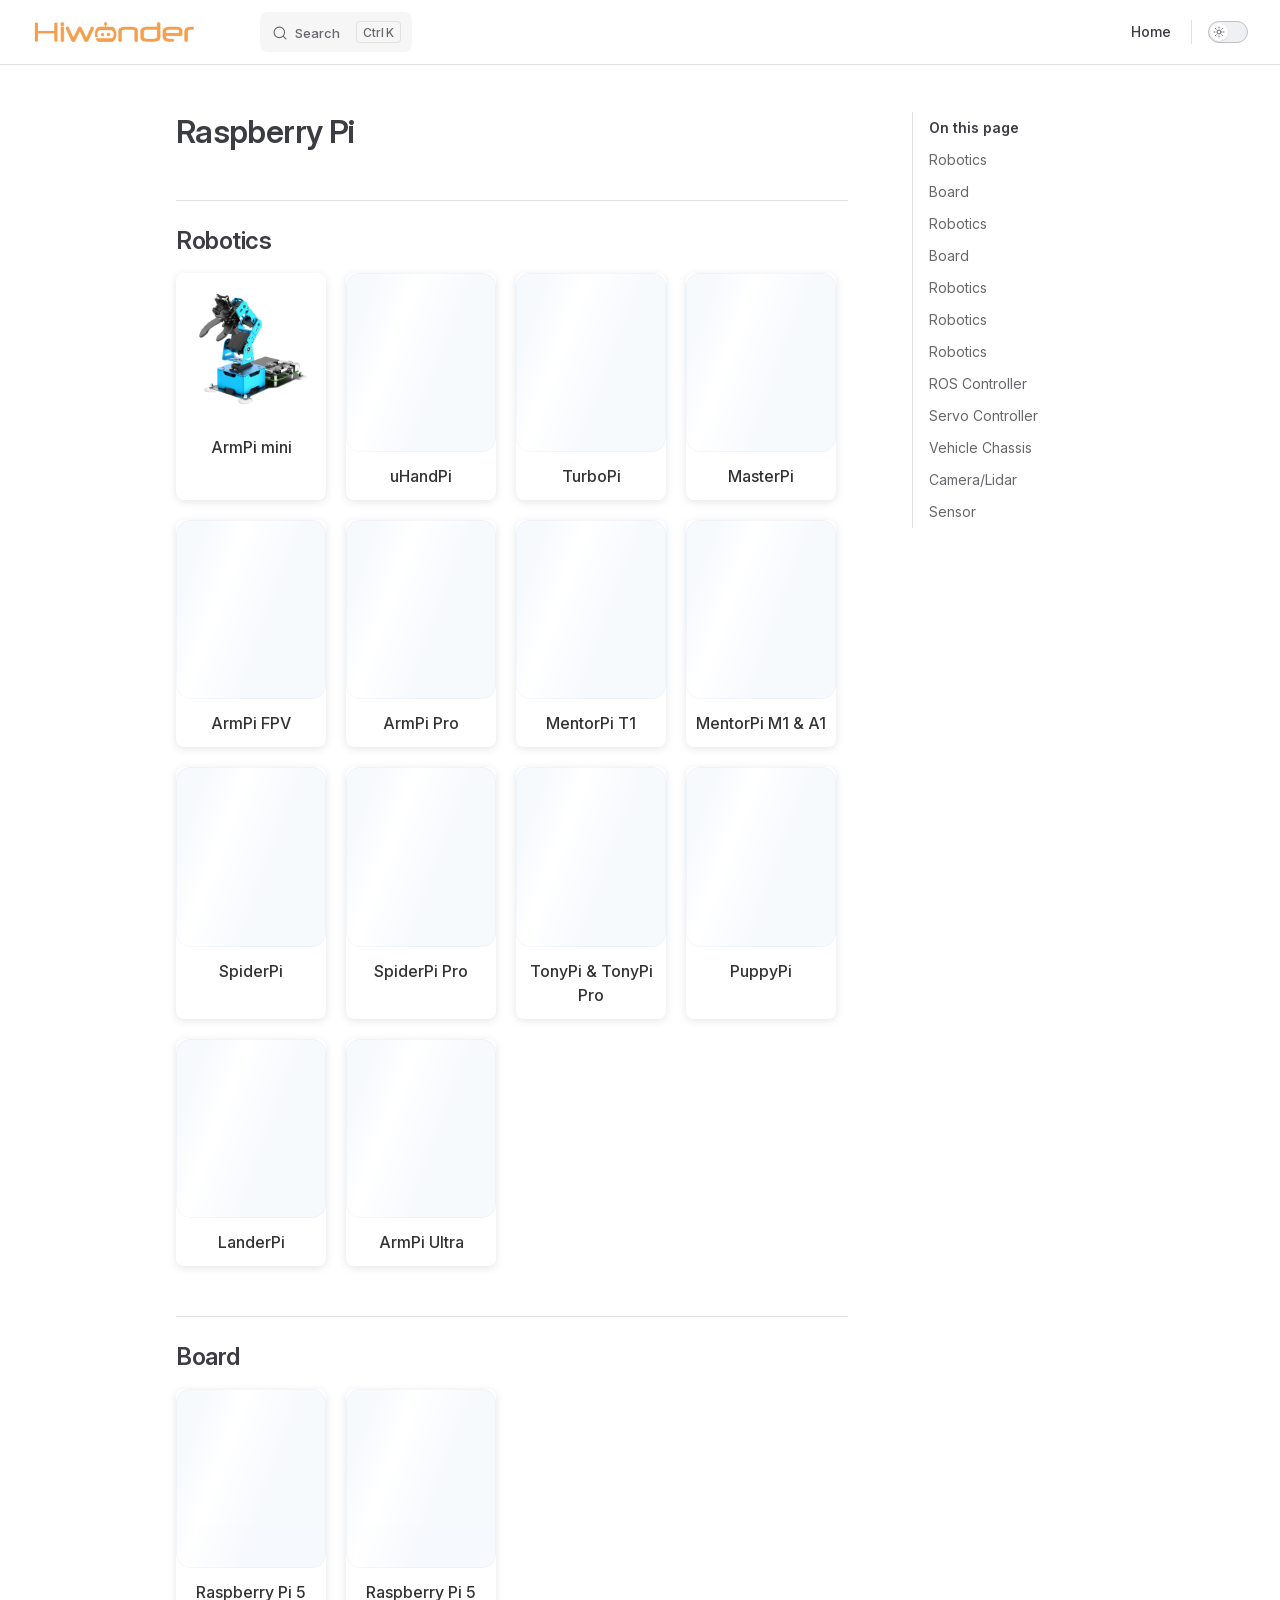
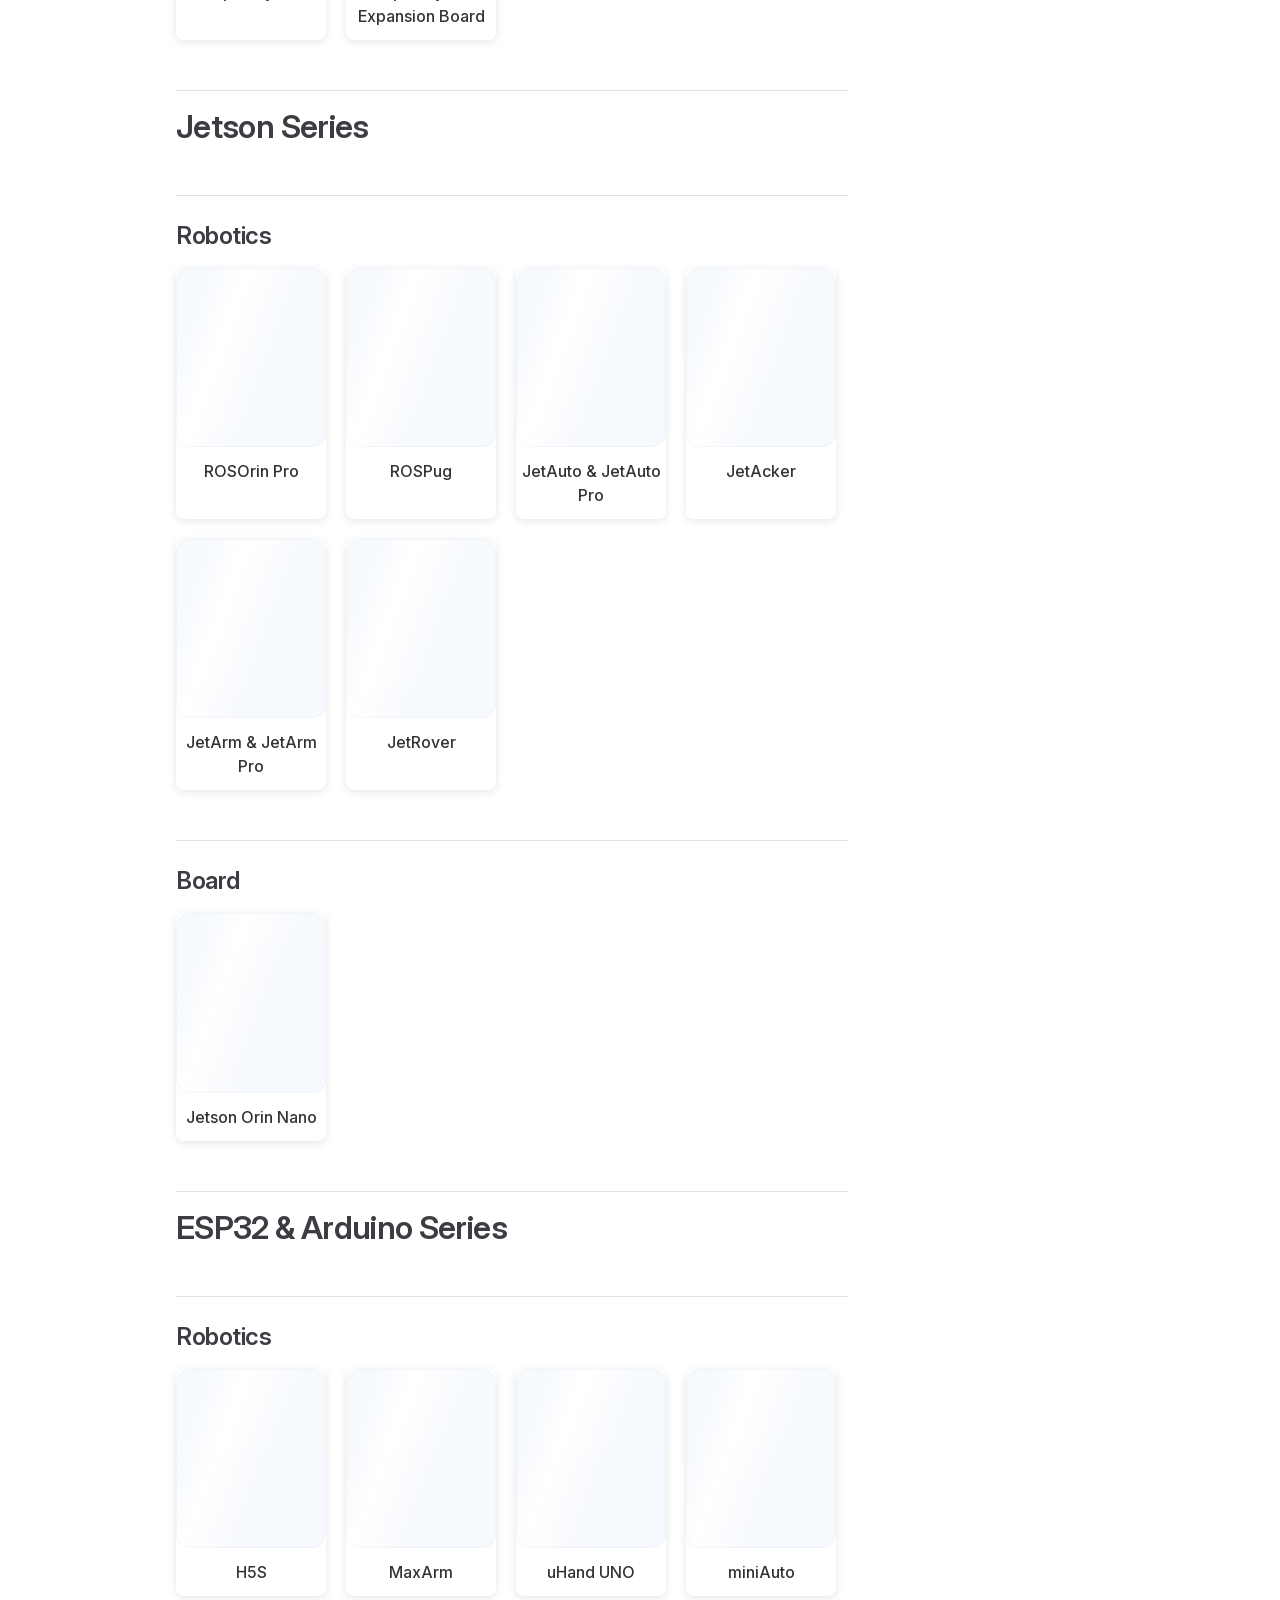
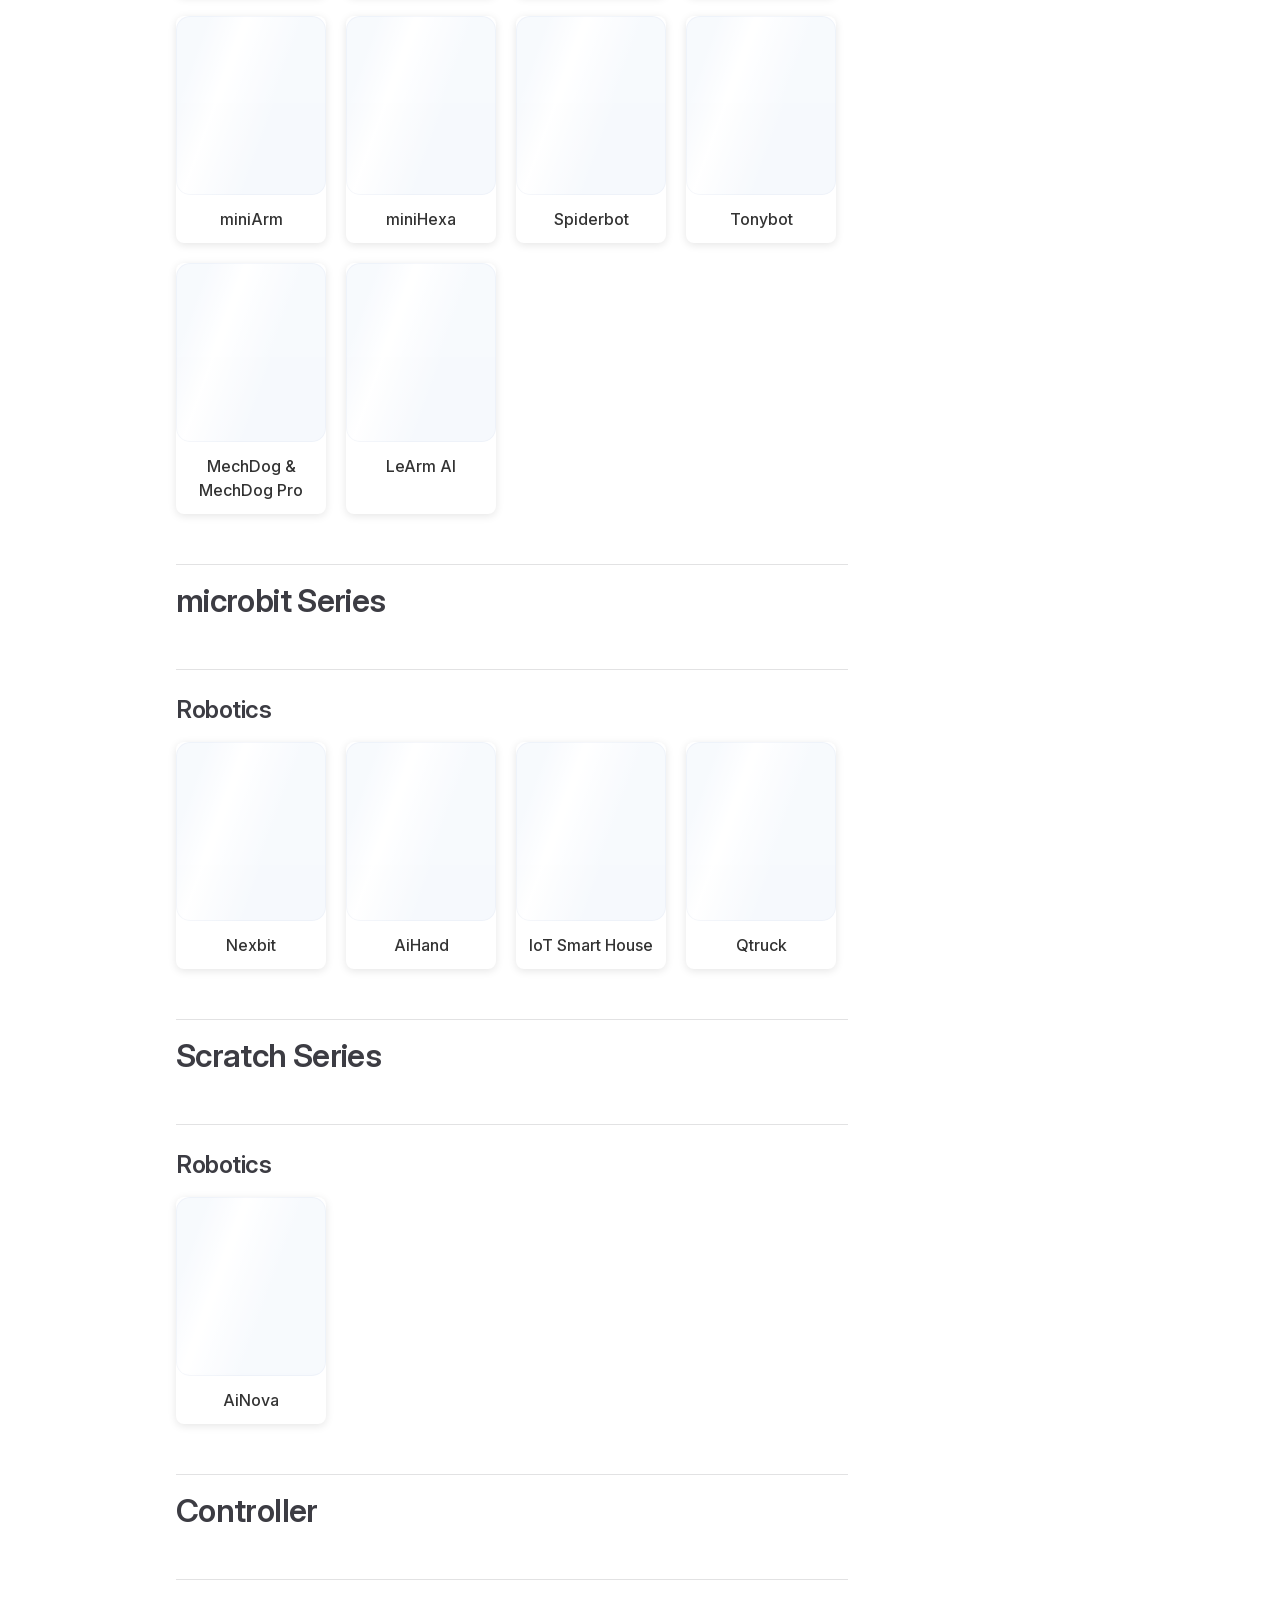
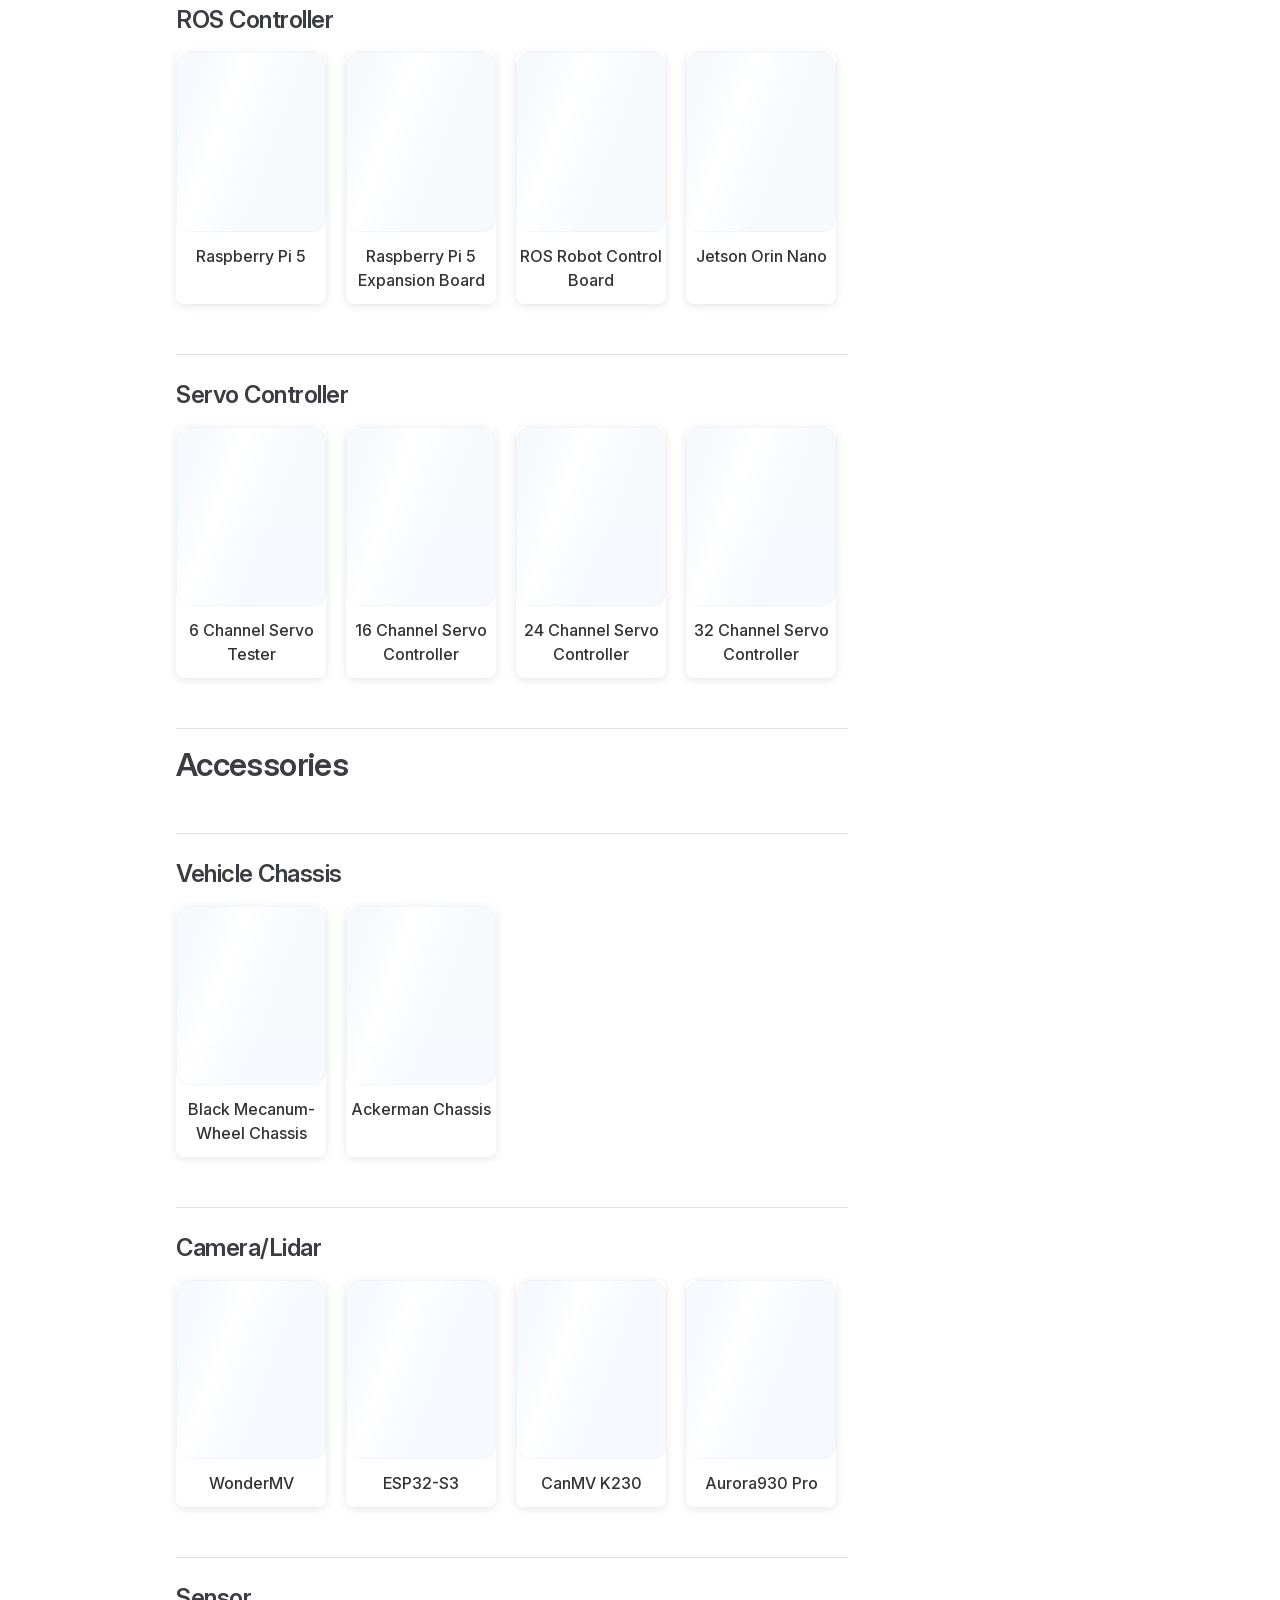
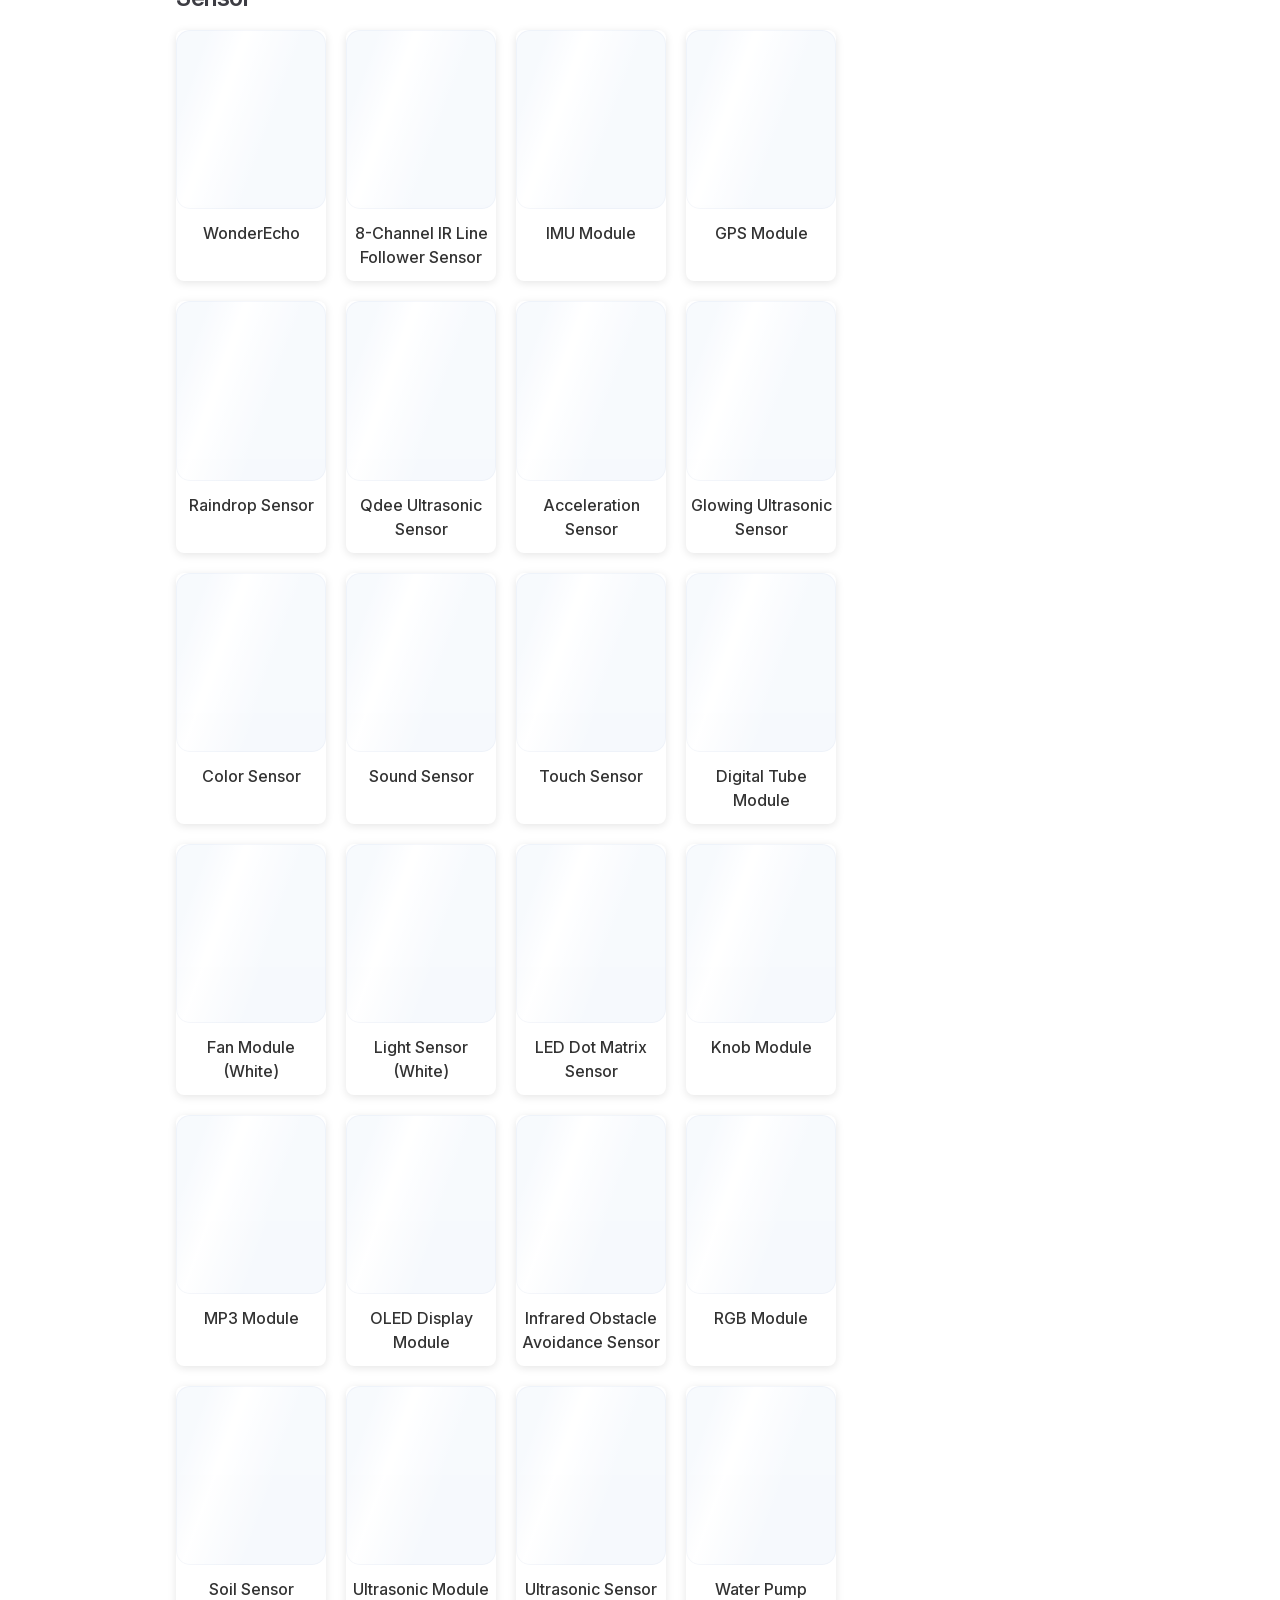
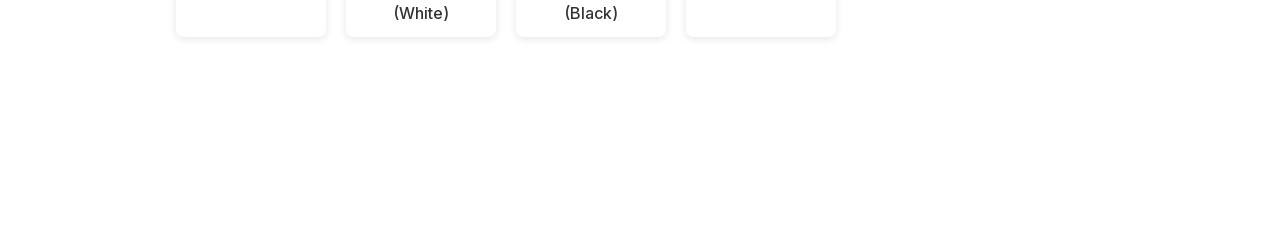
==== projects/Hiwonder-docs/en/latest/index.html @ 795256fa "内容修改" ====
<!DOCTYPE html>
<html lang="en-US" dir="ltr">
  <head>
    <meta charset="utf-8">
    <meta name="viewport" content="width=device-width,initial-scale=1">
    <title>Hiwonder Docs</title>
    <meta name="description" content="Hiwonder documentation portal">
    <meta name="generator" content="VitePress v1.6.4">
    <link rel="preload stylesheet" href="/projects/Hiwonder-docs/en/latest/assets/style.CjXSQFRf.css" as="style">
    <link rel="preload stylesheet" href="/projects/Hiwonder-docs/en/latest/vp-icons.css" as="style">
    
    <script type="module" src="/projects/Hiwonder-docs/en/latest/assets/app.CyYTLGSw.js"></script>
    <link rel="preload" href="/projects/Hiwonder-docs/en/latest/assets/inter-roman-latin.Di8DUHzh.woff2" as="font" type="font/woff2" crossorigin="">
    <link rel="modulepreload" href="/projects/Hiwonder-docs/en/latest/assets/chunks/theme.Cy_ym6ns.js">
    <link rel="modulepreload" href="/projects/Hiwonder-docs/en/latest/assets/chunks/framework.B-6qrwMp.js">
    <link rel="modulepreload" href="/projects/Hiwonder-docs/en/latest/assets/index.md.C3uUTy73.lean.js">
    <link rel="icon" href="/projects/Hiwonder-docs/en/latest/favicon.ico">
    <script id="check-dark-mode">(()=>{const e=localStorage.getItem("vitepress-theme-appearance")||"auto",a=window.matchMedia("(prefers-color-scheme: dark)").matches;(!e||e==="auto"?a:e==="dark")&&document.documentElement.classList.add("dark")})();</script>
    <script id="check-mac-os">document.documentElement.classList.toggle("mac",/Mac|iPhone|iPod|iPad/i.test(navigator.platform));</script>
  </head>
  <body>
    <div id="app"><!--[--><div class="page-redirect" style="text-align:center;padding:100px 20px;"><p>Redirecting to content page...</p><p><a href="/projects/Hiwonder-docs/en/latest/docs/index.html" target="_self">If you are not redirected automatically, click here</a></p></div><!--[--><!----><!--]--><!----><!--]--></div>
    <script>window.__VP_HASH_MAP__=JSON.parse("{\"docs_index.md\":\"C5kT1nuu\",\"index.md\":\"C3uUTy73\"}");window.__VP_SITE_DATA__=JSON.parse("{\"lang\":\"en-US\",\"dir\":\"ltr\",\"title\":\"Hiwonder Docs\",\"description\":\"Hiwonder documentation portal\",\"base\":\"/projects/Hiwonder-docs/en/latest/\",\"head\":[],\"router\":{\"prefetchLinks\":true},\"appearance\":true,\"themeConfig\":{\"siteTitle\":false,\"logo\":\"/e-logo.png\",\"outline\":[2,3],\"search\":{\"provider\":\"local\",\"options\":{\"translations\":{\"button\":{\"buttonText\":\"Search\",\"buttonAriaLabel\":\"Search\"},\"modal\":{\"searchBox\":{\"resetButtonTitle\":\"Clear search query\",\"resetButtonAriaLabel\":\"Clear search query\",\"cancelButtonText\":\"Cancel\",\"cancelButtonAriaLabel\":\"Cancel\"},\"startScreen\":{\"recentSearchTitle\":\"Recent Searches\",\"noRecentSearchText\":\"No recent searches\",\"suggestedQueryTitle\":\"Suggested Queries\"},\"noResultsScreen\":{\"noResultsText\":\"No results found for\",\"suggestedQueryText\":\"You can try searching for\",\"reportMissingResultsText\":\"Have any queries?\",\"reportMissingResultsLinkText\":\"Report here\"},\"footer\":{\"selectText\":\"to select\",\"navigateText\":\"to navigate\",\"closeText\":\"to close\"}}}}},\"nav\":[{\"text\":\"Home\",\"link\":\"https://wiki.hiwonder.com/\",\"target\":\"_self\"}],\"sidebar\":[]},\"locales\":{},\"scrollOffset\":134,\"cleanUrls\":false}");</script>
    
  </body>
</html>
---- projects/Hiwonder-docs/en/latest/assets/style.CjXSQFRf.css ----
@font-face {
  font-family: Inter;
  font-style: normal;
  font-weight: 100 900;
  font-display: swap;
  src: url('/projects/Hiwonder-docs/en/latest/assets/inter-roman-cyrillic-ext.BBPuwvHQ.woff2') format('woff2');
  unicode-range: U+0460-052F, U+1C80-1C88, U+20B4, U+2DE0-2DFF, U+A640-A69F,
    U+FE2E-FE2F;
}

@font-face {
  font-family: Inter;
  font-style: normal;
  font-weight: 100 900;
  font-display: swap;
  src: url('/projects/Hiwonder-docs/en/latest/assets/inter-roman-cyrillic.C5lxZ8CY.woff2') format('woff2');
  unicode-range: U+0301, U+0400-045F, U+0490-0491, U+04B0-04B1, U+2116;
}

@font-face {
  font-family: Inter;
  font-style: normal;
  font-weight: 100 900;
  font-display: swap;
  src: url('/projects/Hiwonder-docs/en/latest/assets/inter-roman-greek-ext.CqjqNYQ-.woff2') format('woff2');
  unicode-range: U+1F00-1FFF;
}

@font-face {
  font-family: Inter;
  font-style: normal;
  font-weight: 100 900;
  font-display: swap;
  src: url('/projects/Hiwonder-docs/en/latest/assets/inter-roman-greek.BBVDIX6e.woff2') format('woff2');
  unicode-range: U+0370-0377, U+037A-037F, U+0384-038A, U+038C, U+038E-03A1,
    U+03A3-03FF;
}

@font-face {
  font-family: Inter;
  font-style: normal;
  font-weight: 100 900;
  font-display: swap;
  src: url('/projects/Hiwonder-docs/en/latest/assets/inter-roman-vietnamese.BjW4sHH5.woff2') format('woff2');
  unicode-range: U+0102-0103, U+0110-0111, U+0128-0129, U+0168-0169,
    U+01A0-01A1, U+01AF-01B0, U+0300-0301, U+0303-0304, U+0308-0309, U+0323,
    U+0329, U+1EA0-1EF9, U+20AB;
}

@font-face {
  font-family: Inter;
  font-style: normal;
  font-weight: 100 900;
  font-display: swap;
  src: url('/projects/Hiwonder-docs/en/latest/assets/inter-roman-latin-ext.4ZJIpNVo.woff2') format('woff2');
  unicode-range: U+0100-02AF, U+0304, U+0308, U+0329, U+1E00-1E9F, U+1EF2-1EFF,
    U+2020, U+20A0-20AB, U+20AD-20C0, U+2113, U+2C60-2C7F, U+A720-A7FF;
}

@font-face {
  font-family: Inter;
  font-style: normal;
  font-weight: 100 900;
  font-display: swap;
  src: url('/projects/Hiwonder-docs/en/latest/assets/inter-roman-latin.Di8DUHzh.woff2') format('woff2');
  unicode-range: U+0000-00FF, U+0131, U+0152-0153, U+02BB-02BC, U+02C6, U+02DA,
    U+02DC, U+0304, U+0308, U+0329, U+2000-206F, U+2074, U+20AC, U+2122, U+2191,
    U+2193, U+2212, U+2215, U+FEFF, U+FFFD;
}

@font-face {
  font-family: Inter;
  font-style: italic;
  font-weight: 100 900;
  font-display: swap;
  src: url('/projects/Hiwonder-docs/en/latest/assets/inter-italic-cyrillic-ext.r48I6akx.woff2') format('woff2');
  unicode-range: U+0460-052F, U+1C80-1C88, U+20B4, U+2DE0-2DFF, U+A640-A69F,
    U+FE2E-FE2F;
}

@font-face {
  font-family: Inter;
  font-style: italic;
  font-weight: 100 900;
  font-display: swap;
  src: url('/projects/Hiwonder-docs/en/latest/assets/inter-italic-cyrillic.By2_1cv3.woff2') format('woff2');
  unicode-range: U+0301, U+0400-045F, U+0490-0491, U+04B0-04B1, U+2116;
}

@font-face {
  font-family: Inter;
  font-style: italic;
  font-weight: 100 900;
  font-display: swap;
  src: url('/projects/Hiwonder-docs/en/latest/assets/inter-italic-greek-ext.1u6EdAuj.woff2') format('woff2');
  unicode-range: U+1F00-1FFF;
}

@font-face {
  font-family: Inter;
  font-style: italic;
  font-weight: 100 900;
  font-display: swap;
  src: url('/projects/Hiwonder-docs/en/latest/assets/inter-italic-greek.DJ8dCoTZ.woff2') format('woff2');
  unicode-range: U+0370-0377, U+037A-037F, U+0384-038A, U+038C, U+038E-03A1,
    U+03A3-03FF;
}

@font-face {
  font-family: Inter;
  font-style: italic;
  font-weight: 100 900;
  font-display: swap;
  src: url('/projects/Hiwonder-docs/en/latest/assets/inter-italic-vietnamese.BSbpV94h.woff2') format('woff2');
  unicode-range: U+0102-0103, U+0110-0111, U+0128-0129, U+0168-0169,
    U+01A0-01A1, U+01AF-01B0, U+0300-0301, U+0303-0304, U+0308-0309, U+0323,
    U+0329, U+1EA0-1EF9, U+20AB;
}

@font-face {
  font-family: Inter;
  font-style: italic;
  font-weight: 100 900;
  font-display: swap;
  src: url('/projects/Hiwonder-docs/en/latest/assets/inter-italic-latin-ext.CN1xVJS-.woff2') format('woff2');
  unicode-range: U+0100-02AF, U+0304, U+0308, U+0329, U+1E00-1E9F, U+1EF2-1EFF,
    U+2020, U+20A0-20AB, U+20AD-20C0, U+2113, U+2C60-2C7F, U+A720-A7FF;
}

@font-face {
  font-family: Inter;
  font-style: italic;
  font-weight: 100 900;
  font-display: swap;
  src: url('/projects/Hiwonder-docs/en/latest/assets/inter-italic-latin.C2AdPX0b.woff2') format('woff2');
  unicode-range: U+0000-00FF, U+0131, U+0152-0153, U+02BB-02BC, U+02C6, U+02DA,
    U+02DC, U+0304, U+0308, U+0329, U+2000-206F, U+2074, U+20AC, U+2122, U+2191,
    U+2193, U+2212, U+2215, U+FEFF, U+FFFD;
}

@font-face {
  font-family: 'Punctuation SC';
  font-weight: 400;
  src: local('PingFang SC Regular'), local('Noto Sans CJK SC'),
    local('Microsoft YaHei');
  unicode-range: U+201C, U+201D, U+2018, U+2019, U+2E3A, U+2014, U+2013, U+2026,
    U+00B7, U+007E, U+002F;
}

@font-face {
  font-family: 'Punctuation SC';
  font-weight: 500;
  src: local('PingFang SC Medium'), local('Noto Sans CJK SC'),
    local('Microsoft YaHei');
  unicode-range: U+201C, U+201D, U+2018, U+2019, U+2E3A, U+2014, U+2013, U+2026,
    U+00B7, U+007E, U+002F;
}

@font-face {
  font-family: 'Punctuation SC';
  font-weight: 600;
  src: local('PingFang SC Semibold'), local('Noto Sans CJK SC Bold'),
    local('Microsoft YaHei Bold');
  unicode-range: U+201C, U+201D, U+2018, U+2019, U+2E3A, U+2014, U+2013, U+2026,
    U+00B7, U+007E, U+002F;
}

@font-face {
  font-family: 'Punctuation SC';
  font-weight: 700;
  src: local('PingFang SC Semibold'), local('Noto Sans CJK SC Bold'),
    local('Microsoft YaHei Bold');
  unicode-range: U+201C, U+201D, U+2018, U+2019, U+2E3A, U+2014, U+2013, U+2026,
    U+00B7, U+007E, U+002F;
}

/* Generate the subsetted fonts using: `pyftsubset <file>.woff2 --unicodes="<range>" --output-file="inter-<style>-<subset>.woff2" --flavor=woff2` */
/**
 * Colors: Solid
 * -------------------------------------------------------------------------- */

:root {
  --vp-c-white: #ffffff;
  --vp-c-black: #000000;

  --vp-c-neutral: var(--vp-c-black);
  --vp-c-neutral-inverse: var(--vp-c-white);
}

.dark {
  --vp-c-neutral: var(--vp-c-white);
  --vp-c-neutral-inverse: var(--vp-c-black);
}

/**
 * Colors: Palette
 *
 * The primitive colors used for accent colors. These colors are referenced
 * by functional colors such as "Text", "Background", or "Brand".
 *
 * Each colors have exact same color scale system with 3 levels of solid
 * colors with different brightness, and 1 soft color.
 *
 * - `XXX-1`: The most solid color used mainly for colored text. It must
 *   satisfy the contrast ratio against when used on top of `XXX-soft`.
 *
 * - `XXX-2`: The color used mainly for hover state of the button.
 *
 * - `XXX-3`: The color for solid background, such as bg color of the button.
 *    It must satisfy the contrast ratio with pure white (#ffffff) text on
 *    top of it.
 *
 * - `XXX-soft`: The color used for subtle background such as custom container
 *    or badges. It must satisfy the contrast ratio when putting `XXX-1` colors
 *    on top of it.
 *
 *    The soft color must be semi transparent alpha channel. This is crucial
 *    because it allows adding multiple "soft" colors on top of each other
 *    to create a accent, such as when having inline code block inside
 *    custom containers.
 * -------------------------------------------------------------------------- */

:root {
  --vp-c-gray-1: #dddde3;
  --vp-c-gray-2: #e4e4e9;
  --vp-c-gray-3: #ebebef;
  --vp-c-gray-soft: rgba(142, 150, 170, 0.14);

  --vp-c-indigo-1: #3451b2;
  --vp-c-indigo-2: #3a5ccc;
  --vp-c-indigo-3: #5672cd;
  --vp-c-indigo-soft: rgba(100, 108, 255, 0.14);

  --vp-c-purple-1: #6f42c1;
  --vp-c-purple-2: #7e4cc9;
  --vp-c-purple-3: #8e5cd9;
  --vp-c-purple-soft: rgba(159, 122, 234, 0.14);

  --vp-c-green-1: #18794e;
  --vp-c-green-2: #299764;
  --vp-c-green-3: #30a46c;
  --vp-c-green-soft: rgba(16, 185, 129, 0.14);

  --vp-c-yellow-1: #915930;
  --vp-c-yellow-2: #946300;
  --vp-c-yellow-3: #9f6a00;
  --vp-c-yellow-soft: rgba(234, 179, 8, 0.14);

  --vp-c-red-1: #b8272c;
  --vp-c-red-2: #d5393e;
  --vp-c-red-3: #e0575b;
  --vp-c-red-soft: rgba(244, 63, 94, 0.14);

  --vp-c-sponsor: #db2777;
}

.dark {
  --vp-c-gray-1: #515c67;
  --vp-c-gray-2: #414853;
  --vp-c-gray-3: #32363f;
  --vp-c-gray-soft: rgba(101, 117, 133, 0.16);

  --vp-c-indigo-1: #a8b1ff;
  --vp-c-indigo-2: #5c73e7;
  --vp-c-indigo-3: #3e63dd;
  --vp-c-indigo-soft: rgba(100, 108, 255, 0.16);

  --vp-c-purple-1: #c8abfa;
  --vp-c-purple-2: #a879e6;
  --vp-c-purple-3: #8e5cd9;
  --vp-c-purple-soft: rgba(159, 122, 234, 0.16);

  --vp-c-green-1: #3dd68c;
  --vp-c-green-2: #30a46c;
  --vp-c-green-3: #298459;
  --vp-c-green-soft: rgba(16, 185, 129, 0.16);

  --vp-c-yellow-1: #f9b44e;
  --vp-c-yellow-2: #da8b17;
  --vp-c-yellow-3: #a46a0a;
  --vp-c-yellow-soft: rgba(234, 179, 8, 0.16);

  --vp-c-red-1: #f66f81;
  --vp-c-red-2: #f14158;
  --vp-c-red-3: #b62a3c;
  --vp-c-red-soft: rgba(244, 63, 94, 0.16);
}

/**
 * Colors: Background
 *
 * - `bg`: The bg color used for main screen.
 *
 * - `bg-alt`: The alternative bg color used in places such as "sidebar",
 *   or "code block".
 *
 * - `bg-elv`: The elevated bg color. This is used at parts where it "floats",
 *   such as "dialog".
 *
 * - `bg-soft`: The bg color to slightly distinguish some components from
 *   the page. Used for things like "carbon ads" or "table".
 * -------------------------------------------------------------------------- */

:root {
  --vp-c-bg: #ffffff;
  --vp-c-bg-alt: #f6f6f7;
  --vp-c-bg-elv: #ffffff;
  --vp-c-bg-soft: #f6f6f7;
}

.dark {
  --vp-c-bg: #1b1b1f;
  --vp-c-bg-alt: #161618;
  --vp-c-bg-elv: #202127;
  --vp-c-bg-soft: #202127;
}

/**
 * Colors: Borders
 *
 * - `divider`: This is used for separators. This is used to divide sections
 *   within the same components, such as having separator on "h2" heading.
 *
 * - `border`: This is designed for borders on interactive components.
 *   For example this should be used for a button outline.
 *
 * - `gutter`: This is used to divide components in the page. For example
 *   the header and the lest of the page.
 * -------------------------------------------------------------------------- */

:root {
  --vp-c-border: #c2c2c4;
  --vp-c-divider: #e2e2e3;
  --vp-c-gutter: #e2e2e3;
}

.dark {
  --vp-c-border: #3c3f44;
  --vp-c-divider: #2e2e32;
  --vp-c-gutter: #000000;
}

/**
 * Colors: Text
 *
 * - `text-1`: Used for primary text.
 *
 * - `text-2`: Used for muted texts, such as "inactive menu" or "info texts".
 *
 * - `text-3`: Used for subtle texts, such as "placeholders" or "caret icon".
 * -------------------------------------------------------------------------- */

:root {
  --vp-c-text-1: #3c3c43;
  --vp-c-text-2: #67676c;
  --vp-c-text-3: #929295;
}

.dark {
  --vp-c-text-1: #dfdfd6;
  --vp-c-text-2: #98989f;
  --vp-c-text-3: #6a6a71;
}

/**
 * Colors: Function
 *
 * - `default`: The color used purely for subtle indication without any
 *   special meanings attached to it such as bg color for menu hover state.
 *
 * - `brand`: Used for primary brand colors, such as link text, button with
 *   brand theme, etc.
 *
 * - `tip`: Used to indicate useful information. The default theme uses the
 *   brand color for this by default.
 *
 * - `warning`: Used to indicate warning to the users. Used in custom
 *   container, badges, etc.
 *
 * - `danger`: Used to show error, or dangerous message to the users. Used
 *   in custom container, badges, etc.
 *
 * To understand the scaling system, refer to "Colors: Palette" section.
 * -------------------------------------------------------------------------- */

:root {
  --vp-c-default-1: var(--vp-c-gray-1);
  --vp-c-default-2: var(--vp-c-gray-2);
  --vp-c-default-3: var(--vp-c-gray-3);
  --vp-c-default-soft: var(--vp-c-gray-soft);

  --vp-c-brand-1: var(--vp-c-indigo-1);
  --vp-c-brand-2: var(--vp-c-indigo-2);
  --vp-c-brand-3: var(--vp-c-indigo-3);
  --vp-c-brand-soft: var(--vp-c-indigo-soft);

  /* DEPRECATED: Use `--vp-c-brand-1` instead. */
  --vp-c-brand: var(--vp-c-brand-1);

  --vp-c-tip-1: var(--vp-c-brand-1);
  --vp-c-tip-2: var(--vp-c-brand-2);
  --vp-c-tip-3: var(--vp-c-brand-3);
  --vp-c-tip-soft: var(--vp-c-brand-soft);

  --vp-c-note-1: var(--vp-c-brand-1);
  --vp-c-note-2: var(--vp-c-brand-2);
  --vp-c-note-3: var(--vp-c-brand-3);
  --vp-c-note-soft: var(--vp-c-brand-soft);

  --vp-c-success-1: var(--vp-c-green-1);
  --vp-c-success-2: var(--vp-c-green-2);
  --vp-c-success-3: var(--vp-c-green-3);
  --vp-c-success-soft: var(--vp-c-green-soft);

  --vp-c-important-1: var(--vp-c-purple-1);
  --vp-c-important-2: var(--vp-c-purple-2);
  --vp-c-important-3: var(--vp-c-purple-3);
  --vp-c-important-soft: var(--vp-c-purple-soft);

  --vp-c-warning-1: var(--vp-c-yellow-1);
  --vp-c-warning-2: var(--vp-c-yellow-2);
  --vp-c-warning-3: var(--vp-c-yellow-3);
  --vp-c-warning-soft: var(--vp-c-yellow-soft);

  --vp-c-danger-1: var(--vp-c-red-1);
  --vp-c-danger-2: var(--vp-c-red-2);
  --vp-c-danger-3: var(--vp-c-red-3);
  --vp-c-danger-soft: var(--vp-c-red-soft);

  --vp-c-caution-1: var(--vp-c-red-1);
  --vp-c-caution-2: var(--vp-c-red-2);
  --vp-c-caution-3: var(--vp-c-red-3);
  --vp-c-caution-soft: var(--vp-c-red-soft);
}

/**
 * Typography
 * -------------------------------------------------------------------------- */

:root {
  --vp-font-family-base: 'Inter', ui-sans-serif, system-ui, sans-serif,
    'Apple Color Emoji', 'Segoe UI Emoji', 'Segoe UI Symbol', 'Noto Color Emoji';
  --vp-font-family-mono: ui-monospace, 'Menlo', 'Monaco', 'Consolas',
    'Liberation Mono', 'Courier New', monospace;
  font-optical-sizing: auto;
}

:root:where(:lang(zh)) {
  --vp-font-family-base: 'Punctuation SC', 'Inter', ui-sans-serif, system-ui,
    sans-serif, 'Apple Color Emoji', 'Segoe UI Emoji', 'Segoe UI Symbol',
    'Noto Color Emoji';
}

/**
 * Shadows
 * -------------------------------------------------------------------------- */

:root {
  --vp-shadow-1: 0 1px 2px rgba(0, 0, 0, 0.04), 0 1px 2px rgba(0, 0, 0, 0.06);
  --vp-shadow-2: 0 3px 12px rgba(0, 0, 0, 0.07), 0 1px 4px rgba(0, 0, 0, 0.07);
  --vp-shadow-3: 0 12px 32px rgba(0, 0, 0, 0.1), 0 2px 6px rgba(0, 0, 0, 0.08);
  --vp-shadow-4: 0 14px 44px rgba(0, 0, 0, 0.12), 0 3px 9px rgba(0, 0, 0, 0.12);
  --vp-shadow-5: 0 18px 56px rgba(0, 0, 0, 0.16), 0 4px 12px rgba(0, 0, 0, 0.16);
}

/**
 * Z-indexes
 * -------------------------------------------------------------------------- */

:root {
  --vp-z-index-footer: 10;
  --vp-z-index-local-nav: 20;
  --vp-z-index-nav: 30;
  --vp-z-index-layout-top: 40;
  --vp-z-index-backdrop: 50;
  --vp-z-index-sidebar: 60;
}

@media (min-width: 960px) {
  :root {
    --vp-z-index-sidebar: 25;
  }
}

/**
 * Layouts
 * -------------------------------------------------------------------------- */

:root {
  --vp-layout-max-width: 1440px;
}

/**
 * Component: Header Anchor
 * -------------------------------------------------------------------------- */

:root {
  --vp-header-anchor-symbol: '#';
}

/**
 * Component: Code
 * -------------------------------------------------------------------------- */

:root {
  --vp-code-line-height: 1.7;
  --vp-code-font-size: 0.875em;
  --vp-code-color: var(--vp-c-brand-1);
  --vp-code-link-color: var(--vp-c-brand-1);
  --vp-code-link-hover-color: var(--vp-c-brand-2);
  --vp-code-bg: var(--vp-c-default-soft);

  --vp-code-block-color: var(--vp-c-text-2);
  --vp-code-block-bg: var(--vp-c-bg-alt);
  --vp-code-block-divider-color: var(--vp-c-gutter);

  --vp-code-lang-color: var(--vp-c-text-3);

  --vp-code-line-highlight-color: var(--vp-c-default-soft);
  --vp-code-line-number-color: var(--vp-c-text-3);

  --vp-code-line-diff-add-color: var(--vp-c-success-soft);
  --vp-code-line-diff-add-symbol-color: var(--vp-c-success-1);

  --vp-code-line-diff-remove-color: var(--vp-c-danger-soft);
  --vp-code-line-diff-remove-symbol-color: var(--vp-c-danger-1);

  --vp-code-line-warning-color: var(--vp-c-warning-soft);
  --vp-code-line-error-color: var(--vp-c-danger-soft);

  --vp-code-copy-code-border-color: var(--vp-c-divider);
  --vp-code-copy-code-bg: var(--vp-c-bg-soft);
  --vp-code-copy-code-hover-border-color: var(--vp-c-divider);
  --vp-code-copy-code-hover-bg: var(--vp-c-bg);
  --vp-code-copy-code-active-text: var(--vp-c-text-2);
  --vp-code-copy-copied-text-content: 'Copied';

  --vp-code-tab-divider: var(--vp-code-block-divider-color);
  --vp-code-tab-text-color: var(--vp-c-text-2);
  --vp-code-tab-bg: var(--vp-code-block-bg);
  --vp-code-tab-hover-text-color: var(--vp-c-text-1);
  --vp-code-tab-active-text-color: var(--vp-c-text-1);
  --vp-code-tab-active-bar-color: var(--vp-c-brand-1);
}

:lang(es),
:lang(pt) {
  --vp-code-copy-copied-text-content: 'Copiado';
}
:lang(fa) {
  --vp-code-copy-copied-text-content: 'کپی شد';
}
:lang(ko) {
  --vp-code-copy-copied-text-content: '복사됨';
}
:lang(ru) {
  --vp-code-copy-copied-text-content: 'Скопировано';
}
:lang(zh) {
  --vp-code-copy-copied-text-content: '已复制';
}

/**
 * Component: Button
 * -------------------------------------------------------------------------- */

:root {
  --vp-button-brand-border: transparent;
  --vp-button-brand-text: var(--vp-c-white);
  --vp-button-brand-bg: var(--vp-c-brand-3);
  --vp-button-brand-hover-border: transparent;
  --vp-button-brand-hover-text: var(--vp-c-white);
  --vp-button-brand-hover-bg: var(--vp-c-brand-2);
  --vp-button-brand-active-border: transparent;
  --vp-button-brand-active-text: var(--vp-c-white);
  --vp-button-brand-active-bg: var(--vp-c-brand-1);

  --vp-button-alt-border: transparent;
  --vp-button-alt-text: var(--vp-c-text-1);
  --vp-button-alt-bg: var(--vp-c-default-3);
  --vp-button-alt-hover-border: transparent;
  --vp-button-alt-hover-text: var(--vp-c-text-1);
  --vp-button-alt-hover-bg: var(--vp-c-default-2);
  --vp-button-alt-active-border: transparent;
  --vp-button-alt-active-text: var(--vp-c-text-1);
  --vp-button-alt-active-bg: var(--vp-c-default-1);

  --vp-button-sponsor-border: var(--vp-c-text-2);
  --vp-button-sponsor-text: var(--vp-c-text-2);
  --vp-button-sponsor-bg: transparent;
  --vp-button-sponsor-hover-border: var(--vp-c-sponsor);
  --vp-button-sponsor-hover-text: var(--vp-c-sponsor);
  --vp-button-sponsor-hover-bg: transparent;
  --vp-button-sponsor-active-border: var(--vp-c-sponsor);
  --vp-button-sponsor-active-text: var(--vp-c-sponsor);
  --vp-button-sponsor-active-bg: transparent;
}

/**
 * Component: Custom Block
 * -------------------------------------------------------------------------- */

:root {
  --vp-custom-block-font-size: 14px;
  --vp-custom-block-code-font-size: 13px;

  --vp-custom-block-info-border: transparent;
  --vp-custom-block-info-text: var(--vp-c-text-1);
  --vp-custom-block-info-bg: var(--vp-c-default-soft);
  --vp-custom-block-info-code-bg: var(--vp-c-default-soft);

  --vp-custom-block-note-border: transparent;
  --vp-custom-block-note-text: var(--vp-c-text-1);
  --vp-custom-block-note-bg: var(--vp-c-default-soft);
  --vp-custom-block-note-code-bg: var(--vp-c-default-soft);

  --vp-custom-block-tip-border: transparent;
  --vp-custom-block-tip-text: var(--vp-c-text-1);
  --vp-custom-block-tip-bg: var(--vp-c-tip-soft);
  --vp-custom-block-tip-code-bg: var(--vp-c-tip-soft);

  --vp-custom-block-important-border: transparent;
  --vp-custom-block-important-text: var(--vp-c-text-1);
  --vp-custom-block-important-bg: var(--vp-c-important-soft);
  --vp-custom-block-important-code-bg: var(--vp-c-important-soft);

  --vp-custom-block-warning-border: transparent;
  --vp-custom-block-warning-text: var(--vp-c-text-1);
  --vp-custom-block-warning-bg: var(--vp-c-warning-soft);
  --vp-custom-block-warning-code-bg: var(--vp-c-warning-soft);

  --vp-custom-block-danger-border: transparent;
  --vp-custom-block-danger-text: var(--vp-c-text-1);
  --vp-custom-block-danger-bg: var(--vp-c-danger-soft);
  --vp-custom-block-danger-code-bg: var(--vp-c-danger-soft);

  --vp-custom-block-caution-border: transparent;
  --vp-custom-block-caution-text: var(--vp-c-text-1);
  --vp-custom-block-caution-bg: var(--vp-c-caution-soft);
  --vp-custom-block-caution-code-bg: var(--vp-c-caution-soft);

  --vp-custom-block-details-border: var(--vp-custom-block-info-border);
  --vp-custom-block-details-text: var(--vp-custom-block-info-text);
  --vp-custom-block-details-bg: var(--vp-custom-block-info-bg);
  --vp-custom-block-details-code-bg: var(--vp-custom-block-info-code-bg);
}

/**
 * Component: Input
 * -------------------------------------------------------------------------- */

:root {
  --vp-input-border-color: var(--vp-c-border);
  --vp-input-bg-color: var(--vp-c-bg-alt);

  --vp-input-switch-bg-color: var(--vp-c-default-soft);
}

/**
 * Component: Nav
 * -------------------------------------------------------------------------- */

:root {
  --vp-nav-height: 64px;
  --vp-nav-bg-color: var(--vp-c-bg);
  --vp-nav-screen-bg-color: var(--vp-c-bg);
  --vp-nav-logo-height: 24px;
}

.hide-nav {
  --vp-nav-height: 0px;
}

.hide-nav .VPSidebar {
  --vp-nav-height: 22px;
}

/**
 * Component: Local Nav
 * -------------------------------------------------------------------------- */

:root {
  --vp-local-nav-bg-color: var(--vp-c-bg);
}

/**
 * Component: Sidebar
 * -------------------------------------------------------------------------- */

:root {
  --vp-sidebar-width: 272px;
  --vp-sidebar-bg-color: var(--vp-c-bg-alt);
}

/**
 * Colors Backdrop
 * -------------------------------------------------------------------------- */

:root {
  --vp-backdrop-bg-color: rgba(0, 0, 0, 0.6);
}

/**
 * Component: Home
 * -------------------------------------------------------------------------- */

:root {
  --vp-home-hero-name-color: var(--vp-c-brand-1);
  --vp-home-hero-name-background: transparent;

  --vp-home-hero-image-background-image: none;
  --vp-home-hero-image-filter: none;
}

/**
 * Component: Badge
 * -------------------------------------------------------------------------- */

:root {
  --vp-badge-info-border: transparent;
  --vp-badge-info-text: var(--vp-c-text-2);
  --vp-badge-info-bg: var(--vp-c-default-soft);

  --vp-badge-tip-border: transparent;
  --vp-badge-tip-text: var(--vp-c-tip-1);
  --vp-badge-tip-bg: var(--vp-c-tip-soft);

  --vp-badge-warning-border: transparent;
  --vp-badge-warning-text: var(--vp-c-warning-1);
  --vp-badge-warning-bg: var(--vp-c-warning-soft);

  --vp-badge-danger-border: transparent;
  --vp-badge-danger-text: var(--vp-c-danger-1);
  --vp-badge-danger-bg: var(--vp-c-danger-soft);
}

/**
 * Component: Carbon Ads
 * -------------------------------------------------------------------------- */

:root {
  --vp-carbon-ads-text-color: var(--vp-c-text-1);
  --vp-carbon-ads-poweredby-color: var(--vp-c-text-2);
  --vp-carbon-ads-bg-color: var(--vp-c-bg-soft);
  --vp-carbon-ads-hover-text-color: var(--vp-c-brand-1);
  --vp-carbon-ads-hover-poweredby-color: var(--vp-c-text-1);
}

/**
  * Component: Local Search
  * -------------------------------------------------------------------------- */

:root {
  --vp-local-search-bg: var(--vp-c-bg);
  --vp-local-search-result-bg: var(--vp-c-bg);
  --vp-local-search-result-border: var(--vp-c-divider);
  --vp-local-search-result-selected-bg: var(--vp-c-bg);
  --vp-local-search-result-selected-border: var(--vp-c-brand-1);
  --vp-local-search-highlight-bg: var(--vp-c-brand-1);
  --vp-local-search-highlight-text: var(--vp-c-neutral-inverse);
}
@media (prefers-reduced-motion: reduce) {
  *,
  ::before,
  ::after {
    animation-delay: -1ms !important;
    animation-duration: 1ms !important;
    animation-iteration-count: 1 !important;
    background-attachment: initial !important;
    scroll-behavior: auto !important;
    transition-duration: 0s !important;
    transition-delay: 0s !important;
  }
}

*,
::before,
::after {
  box-sizing: border-box;
}

html {
  line-height: 1.4;
  font-size: 16px;
  -webkit-text-size-adjust: 100%;
}

html.dark {
  color-scheme: dark;
}

body {
  margin: 0;
  width: 100%;
  min-width: 320px;
  min-height: 100vh;
  line-height: 24px;
  font-family: var(--vp-font-family-base);
  font-size: 16px;
  font-weight: 400;
  color: var(--vp-c-text-1);
  background-color: var(--vp-c-bg);
  font-synthesis: style;
  text-rendering: optimizeLegibility;
  -webkit-font-smoothing: antialiased;
  -moz-osx-font-smoothing: grayscale;
}

main {
  display: block;
}

h1,
h2,
h3,
h4,
h5,
h6 {
  margin: 0;
  line-height: 24px;
  font-size: 16px;
  font-weight: 400;
}

p {
  margin: 0;
}

strong,
b {
  font-weight: 600;
}

/**
 * Avoid 300ms click delay on touch devices that support the `touch-action`
 * CSS property.
 *
 * In particular, unlike most other browsers, IE11+Edge on Windows 10 on
 * touch devices and IE Mobile 10-11 DON'T remove the click delay when
 * `<meta name="viewport" content="width=device-width">` is present.
 * However, they DO support removing the click delay via
 * `touch-action: manipulation`.
 *
 * See:
 * - http://v4-alpha.getbootstrap.com/content/reboot/#click-delay-optimization-for-touch
 * - http://caniuse.com/#feat=css-touch-action
 * - http://patrickhlauke.github.io/touch/tests/results/#suppressing-300ms-delay
 */
a,
area,
button,
[role='button'],
input,
label,
select,
summary,
textarea {
  touch-action: manipulation;
}

a {
  color: inherit;
  text-decoration: inherit;
}

ol,
ul {
  list-style: none;
  margin: 0;
  padding: 0;
}

blockquote {
  margin: 0;
}

pre,
code,
kbd,
samp {
  font-family: var(--vp-font-family-mono);
}

img,
svg,
video,
canvas,
audio,
iframe,
embed,
object {
  display: block;
}

figure {
  margin: 0;
}

img,
video {
  max-width: 100%;
  height: auto;
}

button,
input,
optgroup,
select,
textarea {
  border: 0;
  padding: 0;
  line-height: inherit;
  color: inherit;
}

button {
  padding: 0;
  font-family: inherit;
  background-color: transparent;
  background-image: none;
}

button:enabled,
[role='button']:enabled {
  cursor: pointer;
}

button:focus,
button:focus-visible {
  outline: 1px dotted;
  outline: 4px auto -webkit-focus-ring-color;
}

button:focus:not(:focus-visible) {
  outline: none !important;
}

input:focus,
textarea:focus,
select:focus {
  outline: none;
}

table {
  border-collapse: collapse;
}

input {
  background-color: transparent;
}

input:-ms-input-placeholder,
textarea:-ms-input-placeholder {
  color: var(--vp-c-text-3);
}

input::-ms-input-placeholder,
textarea::-ms-input-placeholder {
  color: var(--vp-c-text-3);
}

input::placeholder,
textarea::placeholder {
  color: var(--vp-c-text-3);
}

input::-webkit-outer-spin-button,
input::-webkit-inner-spin-button {
  -webkit-appearance: none;
  margin: 0;
}

input[type='number'] {
  -moz-appearance: textfield;
}

textarea {
  resize: vertical;
}

select {
  -webkit-appearance: none;
}

fieldset {
  margin: 0;
  padding: 0;
}

h1,
h2,
h3,
h4,
h5,
h6,
li,
p {
  overflow-wrap: break-word;
}

vite-error-overlay {
  z-index: 9999;
}

mjx-container {
  overflow-x: auto;
}

mjx-container > svg {
  display: inline-block;
  margin: auto;
}
[class^='vpi-'],
[class*=' vpi-'],
.vp-icon {
  width: 1em;
  height: 1em;
}
[class^='vpi-'].bg,
[class*=' vpi-'].bg,
.vp-icon.bg {
  background-size: 100% 100%;
  background-color: transparent;
}
[class^='vpi-']:not(.bg),
[class*=' vpi-']:not(.bg),
.vp-icon:not(.bg) {
  -webkit-mask: var(--icon) no-repeat;
  mask: var(--icon) no-repeat;
  -webkit-mask-size: 100% 100%;
  mask-size: 100% 100%;
  background-color: currentColor;
  color: inherit;
}

/* internal icons - used under ISC from https://lucide.dev/ */
.vpi-align-left {
  --icon: url("data:image/svg+xml,%3Csvg xmlns='http://www.w3.org/2000/svg' fill='none' stroke='currentColor' stroke-linecap='round' stroke-linejoin='round' stroke-width='2' viewBox='0 0 24 24'%3E%3Cpath d='M21 6H3M15 12H3M17 18H3'/%3E%3C/svg%3E");
}
.vpi-arrow-right,
.vpi-arrow-down,
.vpi-arrow-left,
.vpi-arrow-up {
  --icon: url("data:image/svg+xml,%3Csvg xmlns='http://www.w3.org/2000/svg' fill='none' stroke='currentColor' stroke-linecap='round' stroke-linejoin='round' stroke-width='2' viewBox='0 0 24 24'%3E%3Cpath d='M5 12h14M12 5l7 7-7 7'/%3E%3C/svg%3E");
}
.vpi-chevron-right,
.vpi-chevron-down,
.vpi-chevron-left,
.vpi-chevron-up {
  --icon: url("data:image/svg+xml,%3Csvg xmlns='http://www.w3.org/2000/svg' fill='none' stroke='currentColor' stroke-linecap='round' stroke-linejoin='round' stroke-width='2' viewBox='0 0 24 24'%3E%3Cpath d='m9 18 6-6-6-6'/%3E%3C/svg%3E");
}
.vpi-chevron-down,
.vpi-arrow-down {
  /*rtl:ignore*/
  transform: rotate(90deg);
}
.vpi-chevron-left,
.vpi-arrow-left {
  /*rtl:ignore*/
  transform: rotate(180deg);
}
.vpi-chevron-up,
.vpi-arrow-up {
  /*rtl:ignore*/
  transform: rotate(-90deg);
}
.vpi-square-pen {
  --icon: url("data:image/svg+xml,%3Csvg xmlns='http://www.w3.org/2000/svg' fill='none' stroke='currentColor' stroke-linecap='round' stroke-linejoin='round' stroke-width='2' viewBox='0 0 24 24'%3E%3Cpath d='M12 3H5a2 2 0 0 0-2 2v14a2 2 0 0 0 2 2h14a2 2 0 0 0 2-2v-7'/%3E%3Cpath d='M18.375 2.625a2.121 2.121 0 1 1 3 3L12 15l-4 1 1-4Z'/%3E%3C/svg%3E");
}
.vpi-plus {
  --icon: url("data:image/svg+xml,%3Csvg xmlns='http://www.w3.org/2000/svg' fill='none' stroke='currentColor' stroke-linecap='round' stroke-linejoin='round' stroke-width='2' viewBox='0 0 24 24'%3E%3Cpath d='M5 12h14M12 5v14'/%3E%3C/svg%3E");
}
.vpi-sun {
  --icon: url("data:image/svg+xml,%3Csvg xmlns='http://www.w3.org/2000/svg' fill='none' stroke='currentColor' stroke-linecap='round' stroke-linejoin='round' stroke-width='2' viewBox='0 0 24 24'%3E%3Ccircle cx='12' cy='12' r='4'/%3E%3Cpath d='M12 2v2M12 20v2M4.93 4.93l1.41 1.41M17.66 17.66l1.41 1.41M2 12h2M20 12h2M6.34 17.66l-1.41 1.41M19.07 4.93l-1.41 1.41'/%3E%3C/svg%3E");
}
.vpi-moon {
  --icon: url("data:image/svg+xml,%3Csvg xmlns='http://www.w3.org/2000/svg' fill='none' stroke='currentColor' stroke-linecap='round' stroke-linejoin='round' stroke-width='2' viewBox='0 0 24 24'%3E%3Cpath d='M12 3a6 6 0 0 0 9 9 9 9 0 1 1-9-9Z'/%3E%3C/svg%3E");
}
.vpi-more-horizontal {
  --icon: url("data:image/svg+xml,%3Csvg xmlns='http://www.w3.org/2000/svg' fill='none' stroke='currentColor' stroke-linecap='round' stroke-linejoin='round' stroke-width='2' viewBox='0 0 24 24'%3E%3Ccircle cx='12' cy='12' r='1'/%3E%3Ccircle cx='19' cy='12' r='1'/%3E%3Ccircle cx='5' cy='12' r='1'/%3E%3C/svg%3E");
}
.vpi-languages {
  --icon: url("data:image/svg+xml,%3Csvg xmlns='http://www.w3.org/2000/svg' fill='none' stroke='currentColor' stroke-linecap='round' stroke-linejoin='round' stroke-width='2' viewBox='0 0 24 24'%3E%3Cpath d='m5 8 6 6M4 14l6-6 2-3M2 5h12M7 2h1M22 22l-5-10-5 10M14 18h6'/%3E%3C/svg%3E");
}
.vpi-heart {
  --icon: url("data:image/svg+xml,%3Csvg xmlns='http://www.w3.org/2000/svg' fill='none' stroke='currentColor' stroke-linecap='round' stroke-linejoin='round' stroke-width='2' viewBox='0 0 24 24'%3E%3Cpath d='M19 14c1.49-1.46 3-3.21 3-5.5A5.5 5.5 0 0 0 16.5 3c-1.76 0-3 .5-4.5 2-1.5-1.5-2.74-2-4.5-2A5.5 5.5 0 0 0 2 8.5c0 2.3 1.5 4.05 3 5.5l7 7Z'/%3E%3C/svg%3E");
}
.vpi-search {
  --icon: url("data:image/svg+xml,%3Csvg xmlns='http://www.w3.org/2000/svg' fill='none' stroke='currentColor' stroke-linecap='round' stroke-linejoin='round' stroke-width='2' viewBox='0 0 24 24'%3E%3Ccircle cx='11' cy='11' r='8'/%3E%3Cpath d='m21 21-4.3-4.3'/%3E%3C/svg%3E");
}
.vpi-layout-list {
  --icon: url("data:image/svg+xml,%3Csvg xmlns='http://www.w3.org/2000/svg' fill='none' stroke='currentColor' stroke-linecap='round' stroke-linejoin='round' stroke-width='2' viewBox='0 0 24 24'%3E%3Crect width='7' height='7' x='3' y='3' rx='1'/%3E%3Crect width='7' height='7' x='3' y='14' rx='1'/%3E%3Cpath d='M14 4h7M14 9h7M14 15h7M14 20h7'/%3E%3C/svg%3E");
}
.vpi-delete {
  --icon: url("data:image/svg+xml,%3Csvg xmlns='http://www.w3.org/2000/svg' fill='none' stroke='currentColor' stroke-linecap='round' stroke-linejoin='round' stroke-width='2' viewBox='0 0 24 24'%3E%3Cpath d='M20 5H9l-7 7 7 7h11a2 2 0 0 0 2-2V7a2 2 0 0 0-2-2ZM18 9l-6 6M12 9l6 6'/%3E%3C/svg%3E");
}
.vpi-corner-down-left {
  --icon: url("data:image/svg+xml,%3Csvg xmlns='http://www.w3.org/2000/svg' fill='none' stroke='currentColor' stroke-linecap='round' stroke-linejoin='round' stroke-width='2' viewBox='0 0 24 24'%3E%3Cpath d='m9 10-5 5 5 5'/%3E%3Cpath d='M20 4v7a4 4 0 0 1-4 4H4'/%3E%3C/svg%3E");
}
:root {
  /* clipboard */
  --vp-icon-copy: url("data:image/svg+xml,%3Csvg xmlns='http://www.w3.org/2000/svg' fill='none' stroke='rgba(128,128,128,1)' stroke-linecap='round' stroke-linejoin='round' stroke-width='2' viewBox='0 0 24 24'%3E%3Crect width='8' height='4' x='8' y='2' rx='1' ry='1'/%3E%3Cpath d='M16 4h2a2 2 0 0 1 2 2v14a2 2 0 0 1-2 2H6a2 2 0 0 1-2-2V6a2 2 0 0 1 2-2h2'/%3E%3C/svg%3E");
  /* clipboard-copy */
  --vp-icon-copied: url("data:image/svg+xml,%3Csvg xmlns='http://www.w3.org/2000/svg' fill='none' stroke='rgba(128,128,128,1)' stroke-linecap='round' stroke-linejoin='round' stroke-width='2' viewBox='0 0 24 24'%3E%3Crect width='8' height='4' x='8' y='2' rx='1' ry='1'/%3E%3Cpath d='M16 4h2a2 2 0 0 1 2 2v14a2 2 0 0 1-2 2H6a2 2 0 0 1-2-2V6a2 2 0 0 1 2-2h2'/%3E%3Cpath d='m9 14 2 2 4-4'/%3E%3C/svg%3E");
}
.visually-hidden {
  position: absolute;
  width: 1px;
  height: 1px;
  white-space: nowrap;
  clip: rect(0 0 0 0);
  clip-path: inset(50%);
  overflow: hidden;
}
.custom-block {
  border: 1px solid transparent;
  border-radius: 8px;
  padding: 16px 16px 8px;
  line-height: 24px;
  font-size: var(--vp-custom-block-font-size);
  color: var(--vp-c-text-2);
}

.custom-block.info {
  border-color: var(--vp-custom-block-info-border);
  color: var(--vp-custom-block-info-text);
  background-color: var(--vp-custom-block-info-bg);
}

.custom-block.info a,
.custom-block.info code {
  color: var(--vp-c-brand-1);
}

.custom-block.info a:hover,
.custom-block.info a:hover > code {
  color: var(--vp-c-brand-2);
}

.custom-block.info code {
  background-color: var(--vp-custom-block-info-code-bg);
}

.custom-block.note {
  border-color: var(--vp-custom-block-note-border);
  color: var(--vp-custom-block-note-text);
  background-color: var(--vp-custom-block-note-bg);
}

.custom-block.note a,
.custom-block.note code {
  color: var(--vp-c-brand-1);
}

.custom-block.note a:hover,
.custom-block.note a:hover > code {
  color: var(--vp-c-brand-2);
}

.custom-block.note code {
  background-color: var(--vp-custom-block-note-code-bg);
}

.custom-block.tip {
  border-color: var(--vp-custom-block-tip-border);
  color: var(--vp-custom-block-tip-text);
  background-color: var(--vp-custom-block-tip-bg);
}

.custom-block.tip a,
.custom-block.tip code {
  color: var(--vp-c-tip-1);
}

.custom-block.tip a:hover,
.custom-block.tip a:hover > code {
  color: var(--vp-c-tip-2);
}

.custom-block.tip code {
  background-color: var(--vp-custom-block-tip-code-bg);
}

.custom-block.important {
  border-color: var(--vp-custom-block-important-border);
  color: var(--vp-custom-block-important-text);
  background-color: var(--vp-custom-block-important-bg);
}

.custom-block.important a,
.custom-block.important code {
  color: var(--vp-c-important-1);
}

.custom-block.important a:hover,
.custom-block.important a:hover > code {
  color: var(--vp-c-important-2);
}

.custom-block.important code {
  background-color: var(--vp-custom-block-important-code-bg);
}

.custom-block.warning {
  border-color: var(--vp-custom-block-warning-border);
  color: var(--vp-custom-block-warning-text);
  background-color: var(--vp-custom-block-warning-bg);
}

.custom-block.warning a,
.custom-block.warning code {
  color: var(--vp-c-warning-1);
}

.custom-block.warning a:hover,
.custom-block.warning a:hover > code {
  color: var(--vp-c-warning-2);
}

.custom-block.warning code {
  background-color: var(--vp-custom-block-warning-code-bg);
}

.custom-block.danger {
  border-color: var(--vp-custom-block-danger-border);
  color: var(--vp-custom-block-danger-text);
  background-color: var(--vp-custom-block-danger-bg);
}

.custom-block.danger a,
.custom-block.danger code {
  color: var(--vp-c-danger-1);
}

.custom-block.danger a:hover,
.custom-block.danger a:hover > code {
  color: var(--vp-c-danger-2);
}

.custom-block.danger code {
  background-color: var(--vp-custom-block-danger-code-bg);
}

.custom-block.caution {
  border-color: var(--vp-custom-block-caution-border);
  color: var(--vp-custom-block-caution-text);
  background-color: var(--vp-custom-block-caution-bg);
}

.custom-block.caution a,
.custom-block.caution code {
  color: var(--vp-c-caution-1);
}

.custom-block.caution a:hover,
.custom-block.caution a:hover > code {
  color: var(--vp-c-caution-2);
}

.custom-block.caution code {
  background-color: var(--vp-custom-block-caution-code-bg);
}

.custom-block.details {
  border-color: var(--vp-custom-block-details-border);
  color: var(--vp-custom-block-details-text);
  background-color: var(--vp-custom-block-details-bg);
}

.custom-block.details a {
  color: var(--vp-c-brand-1);
}

.custom-block.details a:hover,
.custom-block.details a:hover > code {
  color: var(--vp-c-brand-2);
}

.custom-block.details code {
  background-color: var(--vp-custom-block-details-code-bg);
}

.custom-block-title {
  font-weight: 600;
}

.custom-block p + p {
  margin: 8px 0;
}

.custom-block.details summary {
  margin: 0 0 8px;
  font-weight: 700;
  cursor: pointer;
  user-select: none;
}

.custom-block.details summary + p {
  margin: 8px 0;
}

.custom-block a {
  color: inherit;
  font-weight: 600;
  text-decoration: underline;
  text-underline-offset: 2px;
  transition: opacity 0.25s;
}

.custom-block a:hover {
  opacity: 0.75;
}

.custom-block code {
  font-size: var(--vp-custom-block-code-font-size);
}

.custom-block.custom-block th,
.custom-block.custom-block blockquote > p {
  font-size: var(--vp-custom-block-font-size);
  color: inherit;
}
.dark .vp-code span {
  color: var(--shiki-dark, inherit);
}

html:not(.dark) .vp-code span {
  color: var(--shiki-light, inherit);
}
.vp-code-group {
  margin-top: 16px;
}

.vp-code-group .tabs {
  position: relative;
  display: flex;
  margin-right: -24px;
  margin-left: -24px;
  padding: 0 12px;
  background-color: var(--vp-code-tab-bg);
  overflow-x: auto;
  overflow-y: hidden;
  box-shadow: inset 0 -1px var(--vp-code-tab-divider);
}

@media (min-width: 640px) {
  .vp-code-group .tabs {
    margin-right: 0;
    margin-left: 0;
    border-radius: 8px 8px 0 0;
  }
}

.vp-code-group .tabs input {
  position: fixed;
  opacity: 0;
  pointer-events: none;
}

.vp-code-group .tabs label {
  position: relative;
  display: inline-block;
  border-bottom: 1px solid transparent;
  padding: 0 12px;
  line-height: 48px;
  font-size: 14px;
  font-weight: 500;
  color: var(--vp-code-tab-text-color);
  white-space: nowrap;
  cursor: pointer;
  transition: color 0.25s;
}

.vp-code-group .tabs label::after {
  position: absolute;
  right: 8px;
  bottom: -1px;
  left: 8px;
  z-index: 1;
  height: 2px;
  border-radius: 2px;
  content: '';
  background-color: transparent;
  transition: background-color 0.25s;
}

.vp-code-group label:hover {
  color: var(--vp-code-tab-hover-text-color);
}

.vp-code-group input:checked + label {
  color: var(--vp-code-tab-active-text-color);
}

.vp-code-group input:checked + label::after {
  background-color: var(--vp-code-tab-active-bar-color);
}

.vp-code-group div[class*='language-'],
.vp-block {
  display: none;
  margin-top: 0 !important;
  border-top-left-radius: 0 !important;
  border-top-right-radius: 0 !important;
}

.vp-code-group div[class*='language-'].active,
.vp-block.active {
  display: block;
}

.vp-block {
  padding: 20px 24px;
}
/**
 * Headings
 * -------------------------------------------------------------------------- */

.vp-doc h1,
.vp-doc h2,
.vp-doc h3,
.vp-doc h4,
.vp-doc h5,
.vp-doc h6 {
  position: relative;
  font-weight: 600;
  outline: none;
}

.vp-doc h1 {
  letter-spacing: -0.02em;
  line-height: 40px;
  font-size: 28px;
}

.vp-doc h2 {
  margin: 48px 0 16px;
  border-top: 1px solid var(--vp-c-divider);
  padding-top: 24px;
  letter-spacing: -0.02em;
  line-height: 32px;
  font-size: 24px;
}

.vp-doc h3 {
  margin: 32px 0 0;
  letter-spacing: -0.01em;
  line-height: 28px;
  font-size: 20px;
}

.vp-doc h4 {
  margin: 24px 0 0;
  letter-spacing: -0.01em;
  line-height: 24px;
  font-size: 18px;
}

.vp-doc .header-anchor {
  position: absolute;
  top: 0;
  left: 0;
  margin-left: -0.87em;
  font-weight: 500;
  user-select: none;
  opacity: 0;
  text-decoration: none;
  transition:
    color 0.25s,
    opacity 0.25s;
}

.vp-doc .header-anchor:before {
  content: var(--vp-header-anchor-symbol);
}

.vp-doc h1:hover .header-anchor,
.vp-doc h1 .header-anchor:focus,
.vp-doc h2:hover .header-anchor,
.vp-doc h2 .header-anchor:focus,
.vp-doc h3:hover .header-anchor,
.vp-doc h3 .header-anchor:focus,
.vp-doc h4:hover .header-anchor,
.vp-doc h4 .header-anchor:focus,
.vp-doc h5:hover .header-anchor,
.vp-doc h5 .header-anchor:focus,
.vp-doc h6:hover .header-anchor,
.vp-doc h6 .header-anchor:focus {
  opacity: 1;
}

@media (min-width: 768px) {
  .vp-doc h1 {
    letter-spacing: -0.02em;
    line-height: 40px;
    font-size: 32px;
  }
}

.vp-doc h2 .header-anchor {
  top: 24px;
}

/**
 * Paragraph and inline elements
 * -------------------------------------------------------------------------- */

.vp-doc p,
.vp-doc summary {
  margin: 16px 0;
}

.vp-doc p {
  line-height: 28px;
}

.vp-doc blockquote {
  margin: 16px 0;
  border-left: 2px solid var(--vp-c-divider);
  padding-left: 16px;
  transition: border-color 0.5s;
  color: var(--vp-c-text-2);
}

.vp-doc blockquote > p {
  margin: 0;
  font-size: 16px;
  transition: color 0.5s;
}

.vp-doc a {
  font-weight: 500;
  color: var(--vp-c-brand-1);
  text-decoration: underline;
  text-underline-offset: 2px;
  transition:
    color 0.25s,
    opacity 0.25s;
}

.vp-doc a:hover {
  color: var(--vp-c-brand-2);
}

.vp-doc strong {
  font-weight: 600;
}

/**
 * Lists
 * -------------------------------------------------------------------------- */

.vp-doc ul,
.vp-doc ol {
  padding-left: 1.25rem;
  margin: 16px 0;
}

.vp-doc ul {
  list-style: disc;
}

.vp-doc ol {
  list-style: decimal;
}

.vp-doc li + li {
  margin-top: 8px;
}

.vp-doc li > ol,
.vp-doc li > ul {
  margin: 8px 0 0;
}

/**
 * Table
 * -------------------------------------------------------------------------- */

.vp-doc table {
  display: block;
  border-collapse: collapse;
  margin: 20px 0;
  overflow-x: auto;
}

.vp-doc tr {
  background-color: var(--vp-c-bg);
  border-top: 1px solid var(--vp-c-divider);
  transition: background-color 0.5s;
}

.vp-doc tr:nth-child(2n) {
  background-color: var(--vp-c-bg-soft);
}

.vp-doc th,
.vp-doc td {
  border: 1px solid var(--vp-c-divider);
  padding: 8px 16px;
}

.vp-doc th {
  text-align: left;
  font-size: 14px;
  font-weight: 600;
  color: var(--vp-c-text-2);
  background-color: var(--vp-c-bg-soft);
}

.vp-doc td {
  font-size: 14px;
}

/**
 * Decorational elements
 * -------------------------------------------------------------------------- */

.vp-doc hr {
  margin: 16px 0;
  border: none;
  border-top: 1px solid var(--vp-c-divider);
}

/**
 * Custom Block
 * -------------------------------------------------------------------------- */

.vp-doc .custom-block {
  margin: 16px 0;
}

.vp-doc .custom-block p {
  margin: 8px 0;
  line-height: 24px;
}

.vp-doc .custom-block p:first-child {
  margin: 0;
}

.vp-doc .custom-block div[class*='language-'] {
  margin: 8px 0;
  border-radius: 8px;
}

.vp-doc .custom-block div[class*='language-'] code {
  font-weight: 400;
  background-color: transparent;
}

.vp-doc .custom-block .vp-code-group .tabs {
  margin: 0;
  border-radius: 8px 8px 0 0;
}

/**
 * Code
 * -------------------------------------------------------------------------- */

/* inline code */
.vp-doc :not(pre, h1, h2, h3, h4, h5, h6) > code {
  font-size: var(--vp-code-font-size);
  color: var(--vp-code-color);
}

.vp-doc :not(pre) > code {
  border-radius: 4px;
  padding: 3px 6px;
  background-color: var(--vp-code-bg);
  transition:
    color 0.25s,
    background-color 0.5s;
}

.vp-doc a > code {
  color: var(--vp-code-link-color);
}

.vp-doc a:hover > code {
  color: var(--vp-code-link-hover-color);
}

.vp-doc h1 > code,
.vp-doc h2 > code,
.vp-doc h3 > code,
.vp-doc h4 > code {
  font-size: 0.9em;
}

.vp-doc div[class*='language-'],
.vp-block {
  position: relative;
  margin: 16px -24px;
  background-color: var(--vp-code-block-bg);
  overflow-x: auto;
  transition: background-color 0.5s;
}

@media (min-width: 640px) {
  .vp-doc div[class*='language-'],
  .vp-block {
    border-radius: 8px;
    margin: 16px 0;
  }
}

@media (max-width: 639px) {
  .vp-doc li div[class*='language-'] {
    border-radius: 8px 0 0 8px;
  }
}

.vp-doc div[class*='language-'] + div[class*='language-'],
.vp-doc div[class$='-api'] + div[class*='language-'],
.vp-doc div[class*='language-'] + div[class$='-api'] > div[class*='language-'] {
  margin-top: -8px;
}

.vp-doc [class*='language-'] pre,
.vp-doc [class*='language-'] code {
  /*rtl:ignore*/
  direction: ltr;
  /*rtl:ignore*/
  text-align: left;
  white-space: pre;
  word-spacing: normal;
  word-break: normal;
  word-wrap: normal;
  -moz-tab-size: 4;
  -o-tab-size: 4;
  tab-size: 4;
  -webkit-hyphens: none;
  -moz-hyphens: none;
  -ms-hyphens: none;
  hyphens: none;
}

.vp-doc [class*='language-'] pre {
  position: relative;
  z-index: 1;
  margin: 0;
  padding: 20px 0;
  background: transparent;
  overflow-x: auto;
}

.vp-doc [class*='language-'] code {
  display: block;
  padding: 0 24px;
  width: fit-content;
  min-width: 100%;
  line-height: var(--vp-code-line-height);
  font-size: var(--vp-code-font-size);
  color: var(--vp-code-block-color);
  transition: color 0.5s;
}

.vp-doc [class*='language-'] code .highlighted {
  background-color: var(--vp-code-line-highlight-color);
  transition: background-color 0.5s;
  margin: 0 -24px;
  padding: 0 24px;
  width: calc(100% + 2 * 24px);
  display: inline-block;
}

.vp-doc [class*='language-'] code .highlighted.error {
  background-color: var(--vp-code-line-error-color);
}

.vp-doc [class*='language-'] code .highlighted.warning {
  background-color: var(--vp-code-line-warning-color);
}

.vp-doc [class*='language-'] code .diff {
  transition: background-color 0.5s;
  margin: 0 -24px;
  padding: 0 24px;
  width: calc(100% + 2 * 24px);
  display: inline-block;
}

.vp-doc [class*='language-'] code .diff::before {
  position: absolute;
  left: 10px;
}

.vp-doc [class*='language-'] .has-focused-lines .line:not(.has-focus) {
  filter: blur(0.095rem);
  opacity: 0.4;
  transition:
    filter 0.35s,
    opacity 0.35s;
}

.vp-doc [class*='language-'] .has-focused-lines .line:not(.has-focus) {
  opacity: 0.7;
  transition:
    filter 0.35s,
    opacity 0.35s;
}

.vp-doc [class*='language-']:hover .has-focused-lines .line:not(.has-focus) {
  filter: blur(0);
  opacity: 1;
}

.vp-doc [class*='language-'] code .diff.remove {
  background-color: var(--vp-code-line-diff-remove-color);
  opacity: 0.7;
}

.vp-doc [class*='language-'] code .diff.remove::before {
  content: '-';
  color: var(--vp-code-line-diff-remove-symbol-color);
}

.vp-doc [class*='language-'] code .diff.add {
  background-color: var(--vp-code-line-diff-add-color);
}

.vp-doc [class*='language-'] code .diff.add::before {
  content: '+';
  color: var(--vp-code-line-diff-add-symbol-color);
}

.vp-doc div[class*='language-'].line-numbers-mode {
  /*rtl:ignore*/
  padding-left: 32px;
}

.vp-doc .line-numbers-wrapper {
  position: absolute;
  top: 0;
  bottom: 0;
  /*rtl:ignore*/
  left: 0;
  z-index: 3;
  /*rtl:ignore*/
  border-right: 1px solid var(--vp-code-block-divider-color);
  padding-top: 20px;
  width: 32px;
  text-align: center;
  font-family: var(--vp-font-family-mono);
  line-height: var(--vp-code-line-height);
  font-size: var(--vp-code-font-size);
  color: var(--vp-code-line-number-color);
  transition:
    border-color 0.5s,
    color 0.5s;
}

.vp-doc [class*='language-'] > button.copy {
  /*rtl:ignore*/
  direction: ltr;
  position: absolute;
  top: 12px;
  /*rtl:ignore*/
  right: 12px;
  z-index: 3;
  border: 1px solid var(--vp-code-copy-code-border-color);
  border-radius: 4px;
  width: 40px;
  height: 40px;
  background-color: var(--vp-code-copy-code-bg);
  opacity: 0;
  cursor: pointer;
  background-image: var(--vp-icon-copy);
  background-position: 50%;
  background-size: 20px;
  background-repeat: no-repeat;
  transition:
    border-color 0.25s,
    background-color 0.25s,
    opacity 0.25s;
}

.vp-doc [class*='language-']:hover > button.copy,
.vp-doc [class*='language-'] > button.copy:focus {
  opacity: 1;
}

.vp-doc [class*='language-'] > button.copy:hover,
.vp-doc [class*='language-'] > button.copy.copied {
  border-color: var(--vp-code-copy-code-hover-border-color);
  background-color: var(--vp-code-copy-code-hover-bg);
}

.vp-doc [class*='language-'] > button.copy.copied,
.vp-doc [class*='language-'] > button.copy:hover.copied {
  /*rtl:ignore*/
  border-radius: 0 4px 4px 0;
  background-color: var(--vp-code-copy-code-hover-bg);
  background-image: var(--vp-icon-copied);
}

.vp-doc [class*='language-'] > button.copy.copied::before,
.vp-doc [class*='language-'] > button.copy:hover.copied::before {
  position: relative;
  top: -1px;
  /*rtl:ignore*/
  transform: translateX(calc(-100% - 1px));
  display: flex;
  justify-content: center;
  align-items: center;
  border: 1px solid var(--vp-code-copy-code-hover-border-color);
  /*rtl:ignore*/
  border-right: 0;
  /*rtl:ignore*/
  border-radius: 4px 0 0 4px;
  padding: 0 10px;
  width: fit-content;
  height: 40px;
  text-align: center;
  font-size: 12px;
  font-weight: 500;
  color: var(--vp-code-copy-code-active-text);
  background-color: var(--vp-code-copy-code-hover-bg);
  white-space: nowrap;
  content: var(--vp-code-copy-copied-text-content);
}

.vp-doc [class*='language-'] > span.lang {
  position: absolute;
  top: 2px;
  /*rtl:ignore*/
  right: 8px;
  z-index: 2;
  font-size: 12px;
  font-weight: 500;
  user-select: none;
  color: var(--vp-code-lang-color);
  transition:
    color 0.4s,
    opacity 0.4s;
}

.vp-doc [class*='language-']:hover > button.copy + span.lang,
.vp-doc [class*='language-'] > button.copy:focus + span.lang {
  opacity: 0;
}

/**
 * Component: Team
 * -------------------------------------------------------------------------- */

.vp-doc .VPTeamMembers {
  margin-top: 24px;
}

.vp-doc .VPTeamMembers.small.count-1 .container {
  margin: 0 !important;
  max-width: calc((100% - 24px) / 2) !important;
}

.vp-doc .VPTeamMembers.small.count-2 .container,
.vp-doc .VPTeamMembers.small.count-3 .container {
  max-width: 100% !important;
}

.vp-doc .VPTeamMembers.medium.count-1 .container {
  margin: 0 !important;
  max-width: calc((100% - 24px) / 2) !important;
}

/**
 * External links
 * -------------------------------------------------------------------------- */

/* prettier-ignore */
:is(.vp-external-link-icon, .vp-doc a[href*='://'], .vp-doc a[target='_blank']):not(:is(.no-icon, svg a, :has(img, svg)))::after {
  display: inline-block;
  margin-top: -1px;
  margin-left: 4px;
  width: 11px;
  height: 11px;
  background: currentColor;
  color: var(--vp-c-text-3);
  flex-shrink: 0;
  --icon: url("data:image/svg+xml, %3Csvg xmlns='http://www.w3.org/2000/svg' viewBox='0 0 24 24' %3E%3Cpath d='M0 0h24v24H0V0z' fill='none' /%3E%3Cpath d='M9 5v2h6.59L4 18.59 5.41 20 17 8.41V15h2V5H9z' /%3E%3C/svg%3E");
  -webkit-mask-image: var(--icon);
  mask-image: var(--icon);
  /*rtl:raw:transform: scaleX(-1);*/
}

.vp-external-link-icon::after {
  content: '';
}

/* prettier-ignore */
.external-link-icon-enabled :is(.vp-doc a[href*='://'], .vp-doc a[target='_blank']):not(:is(.no-icon, svg a, :has(img, svg)))::after {
  content: '';
  color: currentColor;
}
/**
 * VPSponsors styles are defined as global because a new class gets
 * allied in onMounted` hook and we can't use scoped style.
 */
.vp-sponsor {
  border-radius: 16px;
  overflow: hidden;
}

.vp-sponsor.aside {
  border-radius: 12px;
}

.vp-sponsor-section + .vp-sponsor-section {
  margin-top: 4px;
}

.vp-sponsor-tier {
  margin: 0 0 4px !important;
  text-align: center;
  letter-spacing: 1px !important;
  line-height: 24px;
  width: 100%;
  font-weight: 600;
  color: var(--vp-c-text-2);
  background-color: var(--vp-c-bg-soft);
}

.vp-sponsor.normal .vp-sponsor-tier {
  padding: 13px 0 11px;
  font-size: 14px;
}

.vp-sponsor.aside .vp-sponsor-tier {
  padding: 9px 0 7px;
  font-size: 12px;
}

.vp-sponsor-grid + .vp-sponsor-tier {
  margin-top: 4px;
}

.vp-sponsor-grid {
  display: flex;
  flex-wrap: wrap;
  gap: 4px;
}

.vp-sponsor-grid.xmini .vp-sponsor-grid-link {
  height: 64px;
}
.vp-sponsor-grid.xmini .vp-sponsor-grid-image {
  max-width: 64px;
  max-height: 22px;
}

.vp-sponsor-grid.mini .vp-sponsor-grid-link {
  height: 72px;
}
.vp-sponsor-grid.mini .vp-sponsor-grid-image {
  max-width: 96px;
  max-height: 24px;
}

.vp-sponsor-grid.small .vp-sponsor-grid-link {
  height: 96px;
}
.vp-sponsor-grid.small .vp-sponsor-grid-image {
  max-width: 96px;
  max-height: 24px;
}

.vp-sponsor-grid.medium .vp-sponsor-grid-link {
  height: 112px;
}
.vp-sponsor-grid.medium .vp-sponsor-grid-image {
  max-width: 120px;
  max-height: 36px;
}

.vp-sponsor-grid.big .vp-sponsor-grid-link {
  height: 184px;
}
.vp-sponsor-grid.big .vp-sponsor-grid-image {
  max-width: 192px;
  max-height: 56px;
}

.vp-sponsor-grid[data-vp-grid='2'] .vp-sponsor-grid-item {
  width: calc((100% - 4px) / 2);
}

.vp-sponsor-grid[data-vp-grid='3'] .vp-sponsor-grid-item {
  width: calc((100% - 4px * 2) / 3);
}

.vp-sponsor-grid[data-vp-grid='4'] .vp-sponsor-grid-item {
  width: calc((100% - 4px * 3) / 4);
}

.vp-sponsor-grid[data-vp-grid='5'] .vp-sponsor-grid-item {
  width: calc((100% - 4px * 4) / 5);
}

.vp-sponsor-grid[data-vp-grid='6'] .vp-sponsor-grid-item {
  width: calc((100% - 4px * 5) / 6);
}

.vp-sponsor-grid-item {
  flex-shrink: 0;
  width: 100%;
  background-color: var(--vp-c-bg-soft);
  transition: background-color 0.25s;
}

.vp-sponsor-grid-item:hover {
  background-color: var(--vp-c-default-soft);
}

.vp-sponsor-grid-item:hover .vp-sponsor-grid-image {
  filter: grayscale(0) invert(0);
}

.vp-sponsor-grid-item.empty:hover {
  background-color: var(--vp-c-bg-soft);
}

.dark .vp-sponsor-grid-item:hover {
  background-color: var(--vp-c-white);
}

.dark .vp-sponsor-grid-item.empty:hover {
  background-color: var(--vp-c-bg-soft);
}

.vp-sponsor-grid-link {
  display: flex;
}

.vp-sponsor-grid-box {
  display: flex;
  justify-content: center;
  align-items: center;
  width: 100%;
}

.vp-sponsor-grid-image {
  max-width: 100%;
  filter: grayscale(1);
  transition: filter 0.25s;
}

.dark .vp-sponsor-grid-image {
  filter: grayscale(1) invert(1);
}

.VPBadge {
  display: inline-block;
  margin-left: 2px;
  border: 1px solid transparent;
  border-radius: 12px;
  padding: 0 10px;
  line-height: 22px;
  font-size: 12px;
  font-weight: 500;
  transform: translateY(-2px);
}
.VPBadge.small {
  padding: 0 6px;
  line-height: 18px;
  font-size: 10px;
  transform: translateY(-8px);
}
.VPDocFooter .VPBadge {
  display: none;
}
.vp-doc h1 > .VPBadge {
  margin-top: 4px;
  vertical-align: top;
}
.vp-doc h2 > .VPBadge {
  margin-top: 3px;
  padding: 0 8px;
  vertical-align: top;
}
.vp-doc h3 > .VPBadge {
  vertical-align: middle;
}
.vp-doc h4 > .VPBadge,
.vp-doc h5 > .VPBadge,
.vp-doc h6 > .VPBadge {
  vertical-align: middle;
  line-height: 18px;
}
.VPBadge.info {
  border-color: var(--vp-badge-info-border);
  color: var(--vp-badge-info-text);
  background-color: var(--vp-badge-info-bg);
}
.VPBadge.tip {
  border-color: var(--vp-badge-tip-border);
  color: var(--vp-badge-tip-text);
  background-color: var(--vp-badge-tip-bg);
}
.VPBadge.warning {
  border-color: var(--vp-badge-warning-border);
  color: var(--vp-badge-warning-text);
  background-color: var(--vp-badge-warning-bg);
}
.VPBadge.danger {
  border-color: var(--vp-badge-danger-border);
  color: var(--vp-badge-danger-text);
  background-color: var(--vp-badge-danger-bg);
}

.VPBackdrop[data-v-c79a1216] {
  position: fixed;
  top: 0;
  /*rtl:ignore*/
  right: 0;
  bottom: 0;
  /*rtl:ignore*/
  left: 0;
  z-index: var(--vp-z-index-backdrop);
  background: var(--vp-backdrop-bg-color);
  transition: opacity 0.5s;
}
.VPBackdrop.fade-enter-from[data-v-c79a1216],
.VPBackdrop.fade-leave-to[data-v-c79a1216] {
  opacity: 0;
}
.VPBackdrop.fade-leave-active[data-v-c79a1216] {
  transition-duration: .25s;
}
@media (min-width: 1280px) {
.VPBackdrop[data-v-c79a1216] {
    display: none;
}
}

.NotFound[data-v-d6be1790] {
  padding: 64px 24px 96px;
  text-align: center;
}
@media (min-width: 768px) {
.NotFound[data-v-d6be1790] {
    padding: 96px 32px 168px;
}
}
.code[data-v-d6be1790] {
  line-height: 64px;
  font-size: 64px;
  font-weight: 600;
}
.title[data-v-d6be1790] {
  padding-top: 12px;
  letter-spacing: 2px;
  line-height: 20px;
  font-size: 20px;
  font-weight: 700;
}
.divider[data-v-d6be1790] {
  margin: 24px auto 18px;
  width: 64px;
  height: 1px;
  background-color: var(--vp-c-divider);
}
.quote[data-v-d6be1790] {
  margin: 0 auto;
  max-width: 256px;
  font-size: 14px;
  font-weight: 500;
  color: var(--vp-c-text-2);
}
.action[data-v-d6be1790] {
  padding-top: 20px;
}
.link[data-v-d6be1790] {
  display: inline-block;
  border: 1px solid var(--vp-c-brand-1);
  border-radius: 16px;
  padding: 3px 16px;
  font-size: 14px;
  font-weight: 500;
  color: var(--vp-c-brand-1);
  transition:
    border-color 0.25s,
    color 0.25s;
}
.link[data-v-d6be1790]:hover {
  border-color: var(--vp-c-brand-2);
  color: var(--vp-c-brand-2);
}

.root[data-v-b933a997] {
  position: relative;
  z-index: 1;
}
.nested[data-v-b933a997] {
  padding-right: 16px;
  padding-left: 16px;
}
.outline-link[data-v-b933a997] {
  display: block;
  line-height: 32px;
  font-size: 14px;
  font-weight: 400;
  color: var(--vp-c-text-2);
  white-space: nowrap;
  overflow: hidden;
  text-overflow: ellipsis;
  transition: color 0.5s;
}
.outline-link[data-v-b933a997]:hover,
.outline-link.active[data-v-b933a997] {
  color: var(--vp-c-text-1);
  transition: color 0.25s;
}
.outline-link.nested[data-v-b933a997] {
  padding-left: 13px;
}

.VPDocAsideOutline[data-v-a5bbad30] {
  display: none;
}
.VPDocAsideOutline.has-outline[data-v-a5bbad30] {
  display: block;
}
.content[data-v-a5bbad30] {
  position: relative;
  border-left: 1px solid var(--vp-c-divider);
  padding-left: 16px;
  font-size: 13px;
  font-weight: 500;
}
.outline-marker[data-v-a5bbad30] {
  position: absolute;
  top: 32px;
  left: -1px;
  z-index: 0;
  opacity: 0;
  width: 2px;
  border-radius: 2px;
  height: 18px;
  background-color: var(--vp-c-brand-1);
  transition:
    top 0.25s cubic-bezier(0, 1, 0.5, 1),
    background-color 0.5s,
    opacity 0.25s;
}
.outline-title[data-v-a5bbad30] {
  line-height: 32px;
  font-size: 14px;
  font-weight: 600;
}

.VPDocAside[data-v-3f215769] {
  display: flex;
  flex-direction: column;
  flex-grow: 1;
}
.spacer[data-v-3f215769] {
  flex-grow: 1;
}
.VPDocAside[data-v-3f215769] .spacer + .VPDocAsideSponsors,
.VPDocAside[data-v-3f215769] .spacer + .VPDocAsideCarbonAds {
  margin-top: 24px;
}
.VPDocAside[data-v-3f215769] .VPDocAsideSponsors + .VPDocAsideCarbonAds {
  margin-top: 16px;
}

.VPLastUpdated[data-v-e98dd255] {
  line-height: 24px;
  font-size: 14px;
  font-weight: 500;
  color: var(--vp-c-text-2);
}
@media (min-width: 640px) {
.VPLastUpdated[data-v-e98dd255] {
    line-height: 32px;
    font-size: 14px;
    font-weight: 500;
}
}

.VPDocFooter[data-v-e257564d] {
  margin-top: 64px;
}
.edit-info[data-v-e257564d] {
  padding-bottom: 18px;
}
@media (min-width: 640px) {
.edit-info[data-v-e257564d] {
    display: flex;
    justify-content: space-between;
    align-items: center;
    padding-bottom: 14px;
}
}
.edit-link-button[data-v-e257564d] {
  display: flex;
  align-items: center;
  border: 0;
  line-height: 32px;
  font-size: 14px;
  font-weight: 500;
  color: var(--vp-c-brand-1);
  transition: color 0.25s;
}
.edit-link-button[data-v-e257564d]:hover {
  color: var(--vp-c-brand-2);
}
.edit-link-icon[data-v-e257564d] {
  margin-right: 8px;
}
.prev-next[data-v-e257564d] {
  border-top: 1px solid var(--vp-c-divider);
  padding-top: 24px;
  display: grid;
  grid-row-gap: 8px;
}
@media (min-width: 640px) {
.prev-next[data-v-e257564d] {
    grid-template-columns: repeat(2, 1fr);
    grid-column-gap: 16px;
}
}
.pager-link[data-v-e257564d] {
  display: block;
  border: 1px solid var(--vp-c-divider);
  border-radius: 8px;
  padding: 11px 16px 13px;
  width: 100%;
  height: 100%;
  transition: border-color 0.25s;
}
.pager-link[data-v-e257564d]:hover {
  border-color: var(--vp-c-brand-1);
}
.pager-link.next[data-v-e257564d] {
  margin-left: auto;
  text-align: right;
}
.desc[data-v-e257564d] {
  display: block;
  line-height: 20px;
  font-size: 12px;
  font-weight: 500;
  color: var(--vp-c-text-2);
}
.title[data-v-e257564d] {
  display: block;
  line-height: 20px;
  font-size: 14px;
  font-weight: 500;
  color: var(--vp-c-brand-1);
  transition: color 0.25s;
}

.VPDoc[data-v-39a288b8] {
  padding: 32px 24px 96px;
  width: 100%;
}
@media (min-width: 768px) {
.VPDoc[data-v-39a288b8] {
    padding: 48px 32px 128px;
}
}
@media (min-width: 960px) {
.VPDoc[data-v-39a288b8] {
    padding: 48px 32px 0;
}
.VPDoc:not(.has-sidebar) .container[data-v-39a288b8] {
    display: flex;
    justify-content: center;
    max-width: 992px;
}
.VPDoc:not(.has-sidebar) .content[data-v-39a288b8] {
    max-width: 752px;
}
}
@media (min-width: 1280px) {
.VPDoc .container[data-v-39a288b8] {
    display: flex;
    justify-content: center;
}
.VPDoc .aside[data-v-39a288b8] {
    display: block;
}
}
@media (min-width: 1440px) {
.VPDoc:not(.has-sidebar) .content[data-v-39a288b8] {
    max-width: 784px;
}
.VPDoc:not(.has-sidebar) .container[data-v-39a288b8] {
    max-width: 1104px;
}
}
.container[data-v-39a288b8] {
  margin: 0 auto;
  width: 100%;
}
.aside[data-v-39a288b8] {
  position: relative;
  display: none;
  order: 2;
  flex-grow: 1;
  padding-left: 32px;
  width: 100%;
  max-width: 256px;
}
.left-aside[data-v-39a288b8] {
  order: 1;
  padding-left: unset;
  padding-right: 32px;
}
.aside-container[data-v-39a288b8] {
  position: fixed;
  top: 0;
  padding-top: calc(var(--vp-nav-height) + var(--vp-layout-top-height, 0px) + var(--vp-doc-top-height, 0px) + 48px);
  width: 224px;
  height: 100vh;
  overflow-x: hidden;
  overflow-y: auto;
  scrollbar-width: none;
}
.aside-container[data-v-39a288b8]::-webkit-scrollbar {
  display: none;
}
.aside-curtain[data-v-39a288b8] {
  position: fixed;
  bottom: 0;
  z-index: 10;
  width: 224px;
  height: 32px;
  background: linear-gradient(transparent, var(--vp-c-bg) 70%);
}
.aside-content[data-v-39a288b8] {
  display: flex;
  flex-direction: column;
  min-height: calc(100vh - (var(--vp-nav-height) + var(--vp-layout-top-height, 0px) + 48px));
  padding-bottom: 32px;
}
.content[data-v-39a288b8] {
  position: relative;
  margin: 0 auto;
  width: 100%;
}
@media (min-width: 960px) {
.content[data-v-39a288b8] {
    padding: 0 32px 128px;
}
}
@media (min-width: 1280px) {
.content[data-v-39a288b8] {
    order: 1;
    margin: 0;
    min-width: 640px;
}
}
.content-container[data-v-39a288b8] {
  margin: 0 auto;
}
.VPDoc.has-aside .content-container[data-v-39a288b8] {
  max-width: 688px;
}

.VPButton[data-v-fa7799d5] {
  display: inline-block;
  border: 1px solid transparent;
  text-align: center;
  font-weight: 600;
  white-space: nowrap;
  transition: color 0.25s, border-color 0.25s, background-color 0.25s;
}
.VPButton[data-v-fa7799d5]:active {
  transition: color 0.1s, border-color 0.1s, background-color 0.1s;
}
.VPButton.medium[data-v-fa7799d5] {
  border-radius: 20px;
  padding: 0 20px;
  line-height: 38px;
  font-size: 14px;
}
.VPButton.big[data-v-fa7799d5] {
  border-radius: 24px;
  padding: 0 24px;
  line-height: 46px;
  font-size: 16px;
}
.VPButton.brand[data-v-fa7799d5] {
  border-color: var(--vp-button-brand-border);
  color: var(--vp-button-brand-text);
  background-color: var(--vp-button-brand-bg);
}
.VPButton.brand[data-v-fa7799d5]:hover {
  border-color: var(--vp-button-brand-hover-border);
  color: var(--vp-button-brand-hover-text);
  background-color: var(--vp-button-brand-hover-bg);
}
.VPButton.brand[data-v-fa7799d5]:active {
  border-color: var(--vp-button-brand-active-border);
  color: var(--vp-button-brand-active-text);
  background-color: var(--vp-button-brand-active-bg);
}
.VPButton.alt[data-v-fa7799d5] {
  border-color: var(--vp-button-alt-border);
  color: var(--vp-button-alt-text);
  background-color: var(--vp-button-alt-bg);
}
.VPButton.alt[data-v-fa7799d5]:hover {
  border-color: var(--vp-button-alt-hover-border);
  color: var(--vp-button-alt-hover-text);
  background-color: var(--vp-button-alt-hover-bg);
}
.VPButton.alt[data-v-fa7799d5]:active {
  border-color: var(--vp-button-alt-active-border);
  color: var(--vp-button-alt-active-text);
  background-color: var(--vp-button-alt-active-bg);
}
.VPButton.sponsor[data-v-fa7799d5] {
  border-color: var(--vp-button-sponsor-border);
  color: var(--vp-button-sponsor-text);
  background-color: var(--vp-button-sponsor-bg);
}
.VPButton.sponsor[data-v-fa7799d5]:hover {
  border-color: var(--vp-button-sponsor-hover-border);
  color: var(--vp-button-sponsor-hover-text);
  background-color: var(--vp-button-sponsor-hover-bg);
}
.VPButton.sponsor[data-v-fa7799d5]:active {
  border-color: var(--vp-button-sponsor-active-border);
  color: var(--vp-button-sponsor-active-text);
  background-color: var(--vp-button-sponsor-active-bg);
}

html:not(.dark) .VPImage.dark[data-v-8426fc1a] {
  display: none;
}
.dark .VPImage.light[data-v-8426fc1a] {
  display: none;
}

.VPHero[data-v-4f9c455b] {
  margin-top: calc((var(--vp-nav-height) + var(--vp-layout-top-height, 0px)) * -1);
  padding: calc(var(--vp-nav-height) + var(--vp-layout-top-height, 0px) + 48px) 24px 48px;
}
@media (min-width: 640px) {
.VPHero[data-v-4f9c455b] {
    padding: calc(var(--vp-nav-height) + var(--vp-layout-top-height, 0px) + 80px) 48px 64px;
}
}
@media (min-width: 960px) {
.VPHero[data-v-4f9c455b] {
    padding: calc(var(--vp-nav-height) + var(--vp-layout-top-height, 0px) + 80px) 64px 64px;
}
}
.container[data-v-4f9c455b] {
  display: flex;
  flex-direction: column;
  margin: 0 auto;
  max-width: 1152px;
}
@media (min-width: 960px) {
.container[data-v-4f9c455b] {
    flex-direction: row;
}
}
.main[data-v-4f9c455b] {
  position: relative;
  z-index: 10;
  order: 2;
  flex-grow: 1;
  flex-shrink: 0;
}
.VPHero.has-image .container[data-v-4f9c455b] {
  text-align: center;
}
@media (min-width: 960px) {
.VPHero.has-image .container[data-v-4f9c455b] {
    text-align: left;
}
}
@media (min-width: 960px) {
.main[data-v-4f9c455b] {
    order: 1;
    width: calc((100% / 3) * 2);
}
.VPHero.has-image .main[data-v-4f9c455b] {
    max-width: 592px;
}
}
.heading[data-v-4f9c455b] {
  display: flex;
  flex-direction: column;
}
.name[data-v-4f9c455b],
.text[data-v-4f9c455b] {
  width: fit-content;
  max-width: 392px;
  letter-spacing: -0.4px;
  line-height: 40px;
  font-size: 32px;
  font-weight: 700;
  white-space: pre-wrap;
}
.VPHero.has-image .name[data-v-4f9c455b],
.VPHero.has-image .text[data-v-4f9c455b] {
  margin: 0 auto;
}
.name[data-v-4f9c455b] {
  color: var(--vp-home-hero-name-color);
}
.clip[data-v-4f9c455b] {
  background: var(--vp-home-hero-name-background);
  -webkit-background-clip: text;
  background-clip: text;
  -webkit-text-fill-color: var(--vp-home-hero-name-color);
}
@media (min-width: 640px) {
.name[data-v-4f9c455b],
  .text[data-v-4f9c455b] {
    max-width: 576px;
    line-height: 56px;
    font-size: 48px;
}
}
@media (min-width: 960px) {
.name[data-v-4f9c455b],
  .text[data-v-4f9c455b] {
    line-height: 64px;
    font-size: 56px;
}
.VPHero.has-image .name[data-v-4f9c455b],
  .VPHero.has-image .text[data-v-4f9c455b] {
    margin: 0;
}
}
.tagline[data-v-4f9c455b] {
  padding-top: 8px;
  max-width: 392px;
  line-height: 28px;
  font-size: 18px;
  font-weight: 500;
  white-space: pre-wrap;
  color: var(--vp-c-text-2);
}
.VPHero.has-image .tagline[data-v-4f9c455b] {
  margin: 0 auto;
}
@media (min-width: 640px) {
.tagline[data-v-4f9c455b] {
    padding-top: 12px;
    max-width: 576px;
    line-height: 32px;
    font-size: 20px;
}
}
@media (min-width: 960px) {
.tagline[data-v-4f9c455b] {
    line-height: 36px;
    font-size: 24px;
}
.VPHero.has-image .tagline[data-v-4f9c455b] {
    margin: 0;
}
}
.actions[data-v-4f9c455b] {
  display: flex;
  flex-wrap: wrap;
  margin: -6px;
  padding-top: 24px;
}
.VPHero.has-image .actions[data-v-4f9c455b] {
  justify-content: center;
}
@media (min-width: 640px) {
.actions[data-v-4f9c455b] {
    padding-top: 32px;
}
}
@media (min-width: 960px) {
.VPHero.has-image .actions[data-v-4f9c455b] {
    justify-content: flex-start;
}
}
.action[data-v-4f9c455b] {
  flex-shrink: 0;
  padding: 6px;
}
.image[data-v-4f9c455b] {
  order: 1;
  margin: -76px -24px -48px;
}
@media (min-width: 640px) {
.image[data-v-4f9c455b] {
    margin: -108px -24px -48px;
}
}
@media (min-width: 960px) {
.image[data-v-4f9c455b] {
    flex-grow: 1;
    order: 2;
    margin: 0;
    min-height: 100%;
}
}
.image-container[data-v-4f9c455b] {
  position: relative;
  margin: 0 auto;
  width: 320px;
  height: 320px;
}
@media (min-width: 640px) {
.image-container[data-v-4f9c455b] {
    width: 392px;
    height: 392px;
}
}
@media (min-width: 960px) {
.image-container[data-v-4f9c455b] {
    display: flex;
    justify-content: center;
    align-items: center;
    width: 100%;
    height: 100%;
    /*rtl:ignore*/
    transform: translate(-32px, -32px);
}
}
.image-bg[data-v-4f9c455b] {
  position: absolute;
  top: 50%;
  /*rtl:ignore*/
  left: 50%;
  border-radius: 50%;
  width: 192px;
  height: 192px;
  background-image: var(--vp-home-hero-image-background-image);
  filter: var(--vp-home-hero-image-filter);
  /*rtl:ignore*/
  transform: translate(-50%, -50%);
}
@media (min-width: 640px) {
.image-bg[data-v-4f9c455b] {
    width: 256px;
    height: 256px;
}
}
@media (min-width: 960px) {
.image-bg[data-v-4f9c455b] {
    width: 320px;
    height: 320px;
}
}
[data-v-4f9c455b] .image-src {
  position: absolute;
  top: 50%;
  /*rtl:ignore*/
  left: 50%;
  max-width: 192px;
  max-height: 192px;
  /*rtl:ignore*/
  transform: translate(-50%, -50%);
}
@media (min-width: 640px) {
[data-v-4f9c455b] .image-src {
    max-width: 256px;
    max-height: 256px;
}
}
@media (min-width: 960px) {
[data-v-4f9c455b] .image-src {
    max-width: 320px;
    max-height: 320px;
}
}

.VPFeature[data-v-a3976bdc] {
  display: block;
  border: 1px solid var(--vp-c-bg-soft);
  border-radius: 12px;
  height: 100%;
  background-color: var(--vp-c-bg-soft);
  transition: border-color 0.25s, background-color 0.25s;
}
.VPFeature.link[data-v-a3976bdc]:hover {
  border-color: var(--vp-c-brand-1);
}
.box[data-v-a3976bdc] {
  display: flex;
  flex-direction: column;
  padding: 24px;
  height: 100%;
}
.box[data-v-a3976bdc] >  .VPImage {
  margin-bottom: 20px;
}
.icon[data-v-a3976bdc] {
  display: flex;
  justify-content: center;
  align-items: center;
  margin-bottom: 20px;
  border-radius: 6px;
  background-color: var(--vp-c-default-soft);
  width: 48px;
  height: 48px;
  font-size: 24px;
  transition: background-color 0.25s;
}
.title[data-v-a3976bdc] {
  line-height: 24px;
  font-size: 16px;
  font-weight: 600;
}
.details[data-v-a3976bdc] {
  flex-grow: 1;
  padding-top: 8px;
  line-height: 24px;
  font-size: 14px;
  font-weight: 500;
  color: var(--vp-c-text-2);
}
.link-text[data-v-a3976bdc] {
  padding-top: 8px;
}
.link-text-value[data-v-a3976bdc] {
  display: flex;
  align-items: center;
  font-size: 14px;
  font-weight: 500;
  color: var(--vp-c-brand-1);
}
.link-text-icon[data-v-a3976bdc] {
  margin-left: 6px;
}

.VPFeatures[data-v-a6181336] {
  position: relative;
  padding: 0 24px;
}
@media (min-width: 640px) {
.VPFeatures[data-v-a6181336] {
    padding: 0 48px;
}
}
@media (min-width: 960px) {
.VPFeatures[data-v-a6181336] {
    padding: 0 64px;
}
}
.container[data-v-a6181336] {
  margin: 0 auto;
  max-width: 1152px;
}
.items[data-v-a6181336] {
  display: flex;
  flex-wrap: wrap;
  margin: -8px;
}
.item[data-v-a6181336] {
  padding: 8px;
  width: 100%;
}
@media (min-width: 640px) {
.item.grid-2[data-v-a6181336],
  .item.grid-4[data-v-a6181336],
  .item.grid-6[data-v-a6181336] {
    width: calc(100% / 2);
}
}
@media (min-width: 768px) {
.item.grid-2[data-v-a6181336],
  .item.grid-4[data-v-a6181336] {
    width: calc(100% / 2);
}
.item.grid-3[data-v-a6181336],
  .item.grid-6[data-v-a6181336] {
    width: calc(100% / 3);
}
}
@media (min-width: 960px) {
.item.grid-4[data-v-a6181336] {
    width: calc(100% / 4);
}
}

.container[data-v-8e2d4988] {
  margin: auto;
  width: 100%;
  max-width: 1280px;
  padding: 0 24px;
}
@media (min-width: 640px) {
.container[data-v-8e2d4988] {
    padding: 0 48px;
}
}
@media (min-width: 960px) {
.container[data-v-8e2d4988] {
    width: 100%;
    padding: 0 64px;
}
}
.vp-doc[data-v-8e2d4988] .VPHomeSponsors,
.vp-doc[data-v-8e2d4988] .VPTeamPage {
  margin-left: var(--vp-offset, calc(50% - 50vw));
  margin-right: var(--vp-offset, calc(50% - 50vw));
}
.vp-doc[data-v-8e2d4988] .VPHomeSponsors h2 {
  border-top: none;
  letter-spacing: normal;
}
.vp-doc[data-v-8e2d4988] .VPHomeSponsors a,
.vp-doc[data-v-8e2d4988] .VPTeamPage a {
  text-decoration: none;
}

.VPHome[data-v-8b561e3d] {
  margin-bottom: 96px;
}
@media (min-width: 768px) {
.VPHome[data-v-8b561e3d] {
    margin-bottom: 128px;
}
}

.VPContent[data-v-1428d186] {
  flex-grow: 1;
  flex-shrink: 0;
  margin: var(--vp-layout-top-height, 0px) auto 0;
  width: 100%;
}
.VPContent.is-home[data-v-1428d186] {
  width: 100%;
  max-width: 100%;
}
.VPContent.has-sidebar[data-v-1428d186] {
  margin: 0;
}
@media (min-width: 960px) {
.VPContent[data-v-1428d186] {
    padding-top: var(--vp-nav-height);
}
.VPContent.has-sidebar[data-v-1428d186] {
    margin: var(--vp-layout-top-height, 0px) 0 0;
    padding-left: var(--vp-sidebar-width);
}
}
@media (min-width: 1440px) {
.VPContent.has-sidebar[data-v-1428d186] {
    padding-right: calc((100vw - var(--vp-layout-max-width)) / 2);
    padding-left: calc((100vw - var(--vp-layout-max-width)) / 2 + var(--vp-sidebar-width));
}
}

.VPFooter[data-v-e315a0ad] {
  position: relative;
  z-index: var(--vp-z-index-footer);
  border-top: 1px solid var(--vp-c-gutter);
  padding: 32px 24px;
  background-color: var(--vp-c-bg);
}
.VPFooter.has-sidebar[data-v-e315a0ad] {
  display: none;
}
.VPFooter[data-v-e315a0ad] a {
  text-decoration-line: underline;
  text-underline-offset: 2px;
  transition: color 0.25s;
}
.VPFooter[data-v-e315a0ad] a:hover {
  color: var(--vp-c-text-1);
}
@media (min-width: 768px) {
.VPFooter[data-v-e315a0ad] {
    padding: 32px;
}
}
.container[data-v-e315a0ad] {
  margin: 0 auto;
  max-width: var(--vp-layout-max-width);
  text-align: center;
}
.message[data-v-e315a0ad],
.copyright[data-v-e315a0ad] {
  line-height: 24px;
  font-size: 14px;
  font-weight: 500;
  color: var(--vp-c-text-2);
}

.VPLocalNavOutlineDropdown[data-v-8a42e2b4] {
  padding: 12px 20px 11px;
}
@media (min-width: 960px) {
.VPLocalNavOutlineDropdown[data-v-8a42e2b4] {
    padding: 12px 36px 11px;
}
}
.VPLocalNavOutlineDropdown button[data-v-8a42e2b4] {
  display: block;
  font-size: 12px;
  font-weight: 500;
  line-height: 24px;
  color: var(--vp-c-text-2);
  transition: color 0.5s;
  position: relative;
}
.VPLocalNavOutlineDropdown button[data-v-8a42e2b4]:hover {
  color: var(--vp-c-text-1);
  transition: color 0.25s;
}
.VPLocalNavOutlineDropdown button.open[data-v-8a42e2b4] {
  color: var(--vp-c-text-1);
}
.icon[data-v-8a42e2b4] {
  display: inline-block;
  vertical-align: middle;
  margin-left: 2px;
  font-size: 14px;
  transform: rotate(0)/*rtl:rotate(180deg)*/;
  transition: transform 0.25s;
}
@media (min-width: 960px) {
.VPLocalNavOutlineDropdown button[data-v-8a42e2b4] {
    font-size: 14px;
}
.icon[data-v-8a42e2b4] {
    font-size: 16px;
}
}
.open > .icon[data-v-8a42e2b4] {
  /*rtl:ignore*/
  transform: rotate(90deg);
}
.items[data-v-8a42e2b4] {
  position: absolute;
  top: 40px;
  right: 16px;
  left: 16px;
  display: grid;
  gap: 1px;
  border: 1px solid var(--vp-c-border);
  border-radius: 8px;
  background-color: var(--vp-c-gutter);
  max-height: calc(var(--vp-vh, 100vh) - 86px);
  overflow: hidden auto;
  box-shadow: var(--vp-shadow-3);
}
@media (min-width: 960px) {
.items[data-v-8a42e2b4] {
    right: auto;
    left: calc(var(--vp-sidebar-width) + 32px);
    width: 320px;
}
}
.header[data-v-8a42e2b4] {
  background-color: var(--vp-c-bg-soft);
}
.top-link[data-v-8a42e2b4] {
  display: block;
  padding: 0 16px;
  line-height: 48px;
  font-size: 14px;
  font-weight: 500;
  color: var(--vp-c-brand-1);
}
.outline[data-v-8a42e2b4] {
  padding: 8px 0;
  background-color: var(--vp-c-bg-soft);
}
.flyout-enter-active[data-v-8a42e2b4] {
  transition: all 0.2s ease-out;
}
.flyout-leave-active[data-v-8a42e2b4] {
  transition: all 0.15s ease-in;
}
.flyout-enter-from[data-v-8a42e2b4],
.flyout-leave-to[data-v-8a42e2b4] {
  opacity: 0;
  transform: translateY(-16px);
}

.VPLocalNav[data-v-a6f0e41e] {
  position: sticky;
  top: 0;
  /*rtl:ignore*/
  left: 0;
  z-index: var(--vp-z-index-local-nav);
  border-bottom: 1px solid var(--vp-c-gutter);
  padding-top: var(--vp-layout-top-height, 0px);
  width: 100%;
  background-color: var(--vp-local-nav-bg-color);
}
.VPLocalNav.fixed[data-v-a6f0e41e] {
  position: fixed;
}
@media (min-width: 960px) {
.VPLocalNav[data-v-a6f0e41e] {
    top: var(--vp-nav-height);
}
.VPLocalNav.has-sidebar[data-v-a6f0e41e] {
    padding-left: var(--vp-sidebar-width);
}
.VPLocalNav.empty[data-v-a6f0e41e] {
    display: none;
}
}
@media (min-width: 1280px) {
.VPLocalNav[data-v-a6f0e41e] {
    display: none;
}
}
@media (min-width: 1440px) {
.VPLocalNav.has-sidebar[data-v-a6f0e41e] {
    padding-left: calc((100vw - var(--vp-layout-max-width)) / 2 + var(--vp-sidebar-width));
}
}
.container[data-v-a6f0e41e] {
  display: flex;
  justify-content: space-between;
  align-items: center;
}
.menu[data-v-a6f0e41e] {
  display: flex;
  align-items: center;
  padding: 12px 24px 11px;
  line-height: 24px;
  font-size: 12px;
  font-weight: 500;
  color: var(--vp-c-text-2);
  transition: color 0.5s;
}
.menu[data-v-a6f0e41e]:hover {
  color: var(--vp-c-text-1);
  transition: color 0.25s;
}
@media (min-width: 768px) {
.menu[data-v-a6f0e41e] {
    padding: 0 32px;
}
}
@media (min-width: 960px) {
.menu[data-v-a6f0e41e] {
    display: none;
}
}
.menu-icon[data-v-a6f0e41e] {
  margin-right: 8px;
  font-size: 14px;
}
.VPOutlineDropdown[data-v-a6f0e41e] {
  padding: 12px 24px 11px;
}
@media (min-width: 768px) {
.VPOutlineDropdown[data-v-a6f0e41e] {
    padding: 12px 32px 11px;
}
}

.VPSwitch[data-v-1d5665e3] {
  position: relative;
  border-radius: 11px;
  display: block;
  width: 40px;
  height: 22px;
  flex-shrink: 0;
  border: 1px solid var(--vp-input-border-color);
  background-color: var(--vp-input-switch-bg-color);
  transition: border-color 0.25s !important;
}
.VPSwitch[data-v-1d5665e3]:hover {
  border-color: var(--vp-c-brand-1);
}
.check[data-v-1d5665e3] {
  position: absolute;
  top: 1px;
  /*rtl:ignore*/
  left: 1px;
  width: 18px;
  height: 18px;
  border-radius: 50%;
  background-color: var(--vp-c-neutral-inverse);
  box-shadow: var(--vp-shadow-1);
  transition: transform 0.25s !important;
}
.icon[data-v-1d5665e3] {
  position: relative;
  display: block;
  width: 18px;
  height: 18px;
  border-radius: 50%;
  overflow: hidden;
}
.icon[data-v-1d5665e3] [class^='vpi-'] {
  position: absolute;
  top: 3px;
  left: 3px;
  width: 12px;
  height: 12px;
  color: var(--vp-c-text-2);
}
.dark .icon[data-v-1d5665e3] [class^='vpi-'] {
  color: var(--vp-c-text-1);
  transition: opacity 0.25s !important;
}

.sun[data-v-5337faa4] {
  opacity: 1;
}
.moon[data-v-5337faa4] {
  opacity: 0;
}
.dark .sun[data-v-5337faa4] {
  opacity: 0;
}
.dark .moon[data-v-5337faa4] {
  opacity: 1;
}
.dark .VPSwitchAppearance[data-v-5337faa4] .check {
  /*rtl:ignore*/
  transform: translateX(18px);
}

.VPNavBarAppearance[data-v-6c893767] {
  display: none;
}
@media (min-width: 1280px) {
.VPNavBarAppearance[data-v-6c893767] {
    display: flex;
    align-items: center;
}
}

.VPMenuGroup + .VPMenuLink[data-v-35975db6] {
  margin: 12px -12px 0;
  border-top: 1px solid var(--vp-c-divider);
  padding: 12px 12px 0;
}
.link[data-v-35975db6] {
  display: block;
  border-radius: 6px;
  padding: 0 12px;
  line-height: 32px;
  font-size: 14px;
  font-weight: 500;
  color: var(--vp-c-text-1);
  white-space: nowrap;
  transition:
    background-color 0.25s,
    color 0.25s;
}
.link[data-v-35975db6]:hover {
  color: var(--vp-c-brand-1);
  background-color: var(--vp-c-default-soft);
}
.link.active[data-v-35975db6] {
  color: var(--vp-c-brand-1);
}

.VPMenuGroup[data-v-69e747b5] {
  margin: 12px -12px 0;
  border-top: 1px solid var(--vp-c-divider);
  padding: 12px 12px 0;
}
.VPMenuGroup[data-v-69e747b5]:first-child {
  margin-top: 0;
  border-top: 0;
  padding-top: 0;
}
.VPMenuGroup + .VPMenuGroup[data-v-69e747b5] {
  margin-top: 12px;
  border-top: 1px solid var(--vp-c-divider);
}
.title[data-v-69e747b5] {
  padding: 0 12px;
  line-height: 32px;
  font-size: 14px;
  font-weight: 600;
  color: var(--vp-c-text-2);
  white-space: nowrap;
  transition: color 0.25s;
}

.VPMenu[data-v-b98bc113] {
  border-radius: 12px;
  padding: 12px;
  min-width: 128px;
  border: 1px solid var(--vp-c-divider);
  background-color: var(--vp-c-bg-elv);
  box-shadow: var(--vp-shadow-3);
  transition: background-color 0.5s;
  max-height: calc(100vh - var(--vp-nav-height));
  overflow-y: auto;
}
.VPMenu[data-v-b98bc113] .group {
  margin: 0 -12px;
  padding: 0 12px 12px;
}
.VPMenu[data-v-b98bc113] .group + .group {
  border-top: 1px solid var(--vp-c-divider);
  padding: 11px 12px 12px;
}
.VPMenu[data-v-b98bc113] .group:last-child {
  padding-bottom: 0;
}
.VPMenu[data-v-b98bc113] .group + .item {
  border-top: 1px solid var(--vp-c-divider);
  padding: 11px 16px 0;
}
.VPMenu[data-v-b98bc113] .item {
  padding: 0 16px;
  white-space: nowrap;
}
.VPMenu[data-v-b98bc113] .label {
  flex-grow: 1;
  line-height: 28px;
  font-size: 12px;
  font-weight: 500;
  color: var(--vp-c-text-2);
  transition: color 0.5s;
}
.VPMenu[data-v-b98bc113] .action {
  padding-left: 24px;
}

.VPFlyout[data-v-cf11d7a2] {
  position: relative;
}
.VPFlyout[data-v-cf11d7a2]:hover {
  color: var(--vp-c-brand-1);
  transition: color 0.25s;
}
.VPFlyout:hover .text[data-v-cf11d7a2] {
  color: var(--vp-c-text-2);
}
.VPFlyout:hover .icon[data-v-cf11d7a2] {
  fill: var(--vp-c-text-2);
}
.VPFlyout.active .text[data-v-cf11d7a2] {
  color: var(--vp-c-brand-1);
}
.VPFlyout.active:hover .text[data-v-cf11d7a2] {
  color: var(--vp-c-brand-2);
}
.button[aria-expanded="false"] + .menu[data-v-cf11d7a2] {
  opacity: 0;
  visibility: hidden;
  transform: translateY(0);
}
.VPFlyout:hover .menu[data-v-cf11d7a2],
.button[aria-expanded="true"] + .menu[data-v-cf11d7a2] {
  opacity: 1;
  visibility: visible;
  transform: translateY(0);
}
.button[data-v-cf11d7a2] {
  display: flex;
  align-items: center;
  padding: 0 12px;
  height: var(--vp-nav-height);
  color: var(--vp-c-text-1);
  transition: color 0.5s;
}
.text[data-v-cf11d7a2] {
  display: flex;
  align-items: center;
  line-height: var(--vp-nav-height);
  font-size: 14px;
  font-weight: 500;
  color: var(--vp-c-text-1);
  transition: color 0.25s;
}
.option-icon[data-v-cf11d7a2] {
  margin-right: 0px;
  font-size: 16px;
}
.text-icon[data-v-cf11d7a2] {
  margin-left: 4px;
  font-size: 14px;
}
.icon[data-v-cf11d7a2] {
  font-size: 20px;
  transition: fill 0.25s;
}
.menu[data-v-cf11d7a2] {
  position: absolute;
  top: calc(var(--vp-nav-height) / 2 + 20px);
  right: 0;
  opacity: 0;
  visibility: hidden;
  transition: opacity 0.25s, visibility 0.25s, transform 0.25s;
}

.VPSocialLink[data-v-bd121fe5] {
  display: flex;
  justify-content: center;
  align-items: center;
  width: 36px;
  height: 36px;
  color: var(--vp-c-text-2);
  transition: color 0.5s;
}
.VPSocialLink[data-v-bd121fe5]:hover {
  color: var(--vp-c-text-1);
  transition: color 0.25s;
}
.VPSocialLink[data-v-bd121fe5] >  svg,
.VPSocialLink[data-v-bd121fe5] >  [class^="vpi-social-"] {
  width: 20px;
  height: 20px;
  fill: currentColor;
}

.VPSocialLinks[data-v-7bc22406] {
  display: flex;
  justify-content: center;
}

.VPNavBarExtra[data-v-bb2aa2f0] {
  display: none;
  margin-right: -12px;
}
@media (min-width: 768px) {
.VPNavBarExtra[data-v-bb2aa2f0] {
    display: block;
}
}
@media (min-width: 1280px) {
.VPNavBarExtra[data-v-bb2aa2f0] {
    display: none;
}
}
.trans-title[data-v-bb2aa2f0] {
  padding: 0 24px 0 12px;
  line-height: 32px;
  font-size: 14px;
  font-weight: 700;
  color: var(--vp-c-text-1);
}
.item.appearance[data-v-bb2aa2f0],
.item.social-links[data-v-bb2aa2f0] {
  display: flex;
  align-items: center;
  padding: 0 12px;
}
.item.appearance[data-v-bb2aa2f0] {
  min-width: 176px;
}
.appearance-action[data-v-bb2aa2f0] {
  margin-right: -2px;
}
.social-links-list[data-v-bb2aa2f0] {
  margin: -4px -8px;
}

.VPNavBarHamburger[data-v-e5dd9c1c] {
  display: flex;
  justify-content: center;
  align-items: center;
  width: 48px;
  height: var(--vp-nav-height);
}
@media (min-width: 768px) {
.VPNavBarHamburger[data-v-e5dd9c1c] {
    display: none;
}
}
.container[data-v-e5dd9c1c] {
  position: relative;
  width: 16px;
  height: 14px;
  overflow: hidden;
}
.VPNavBarHamburger:hover .top[data-v-e5dd9c1c]    { top: 0; left: 0; transform: translateX(4px);
}
.VPNavBarHamburger:hover .middle[data-v-e5dd9c1c] { top: 6px; left: 0; transform: translateX(0);
}
.VPNavBarHamburger:hover .bottom[data-v-e5dd9c1c] { top: 12px; left: 0; transform: translateX(8px);
}
.VPNavBarHamburger.active .top[data-v-e5dd9c1c]    { top: 6px; transform: translateX(0) rotate(225deg);
}
.VPNavBarHamburger.active .middle[data-v-e5dd9c1c] { top: 6px; transform: translateX(16px);
}
.VPNavBarHamburger.active .bottom[data-v-e5dd9c1c] { top: 6px; transform: translateX(0) rotate(135deg);
}
.VPNavBarHamburger.active:hover .top[data-v-e5dd9c1c],
.VPNavBarHamburger.active:hover .middle[data-v-e5dd9c1c],
.VPNavBarHamburger.active:hover .bottom[data-v-e5dd9c1c] {
  background-color: var(--vp-c-text-2);
  transition: top .25s, background-color .25s, transform .25s;
}
.top[data-v-e5dd9c1c],
.middle[data-v-e5dd9c1c],
.bottom[data-v-e5dd9c1c] {
  position: absolute;
  width: 16px;
  height: 2px;
  background-color: var(--vp-c-text-1);
  transition: top .25s, background-color .5s, transform .25s;
}
.top[data-v-e5dd9c1c]    { top: 0; left: 0; transform: translateX(0);
}
.middle[data-v-e5dd9c1c] { top: 6px; left: 0; transform: translateX(8px);
}
.bottom[data-v-e5dd9c1c] { top: 12px; left: 0; transform: translateX(4px);
}

.VPNavBarMenuLink[data-v-e56f3d57] {
  display: flex;
  align-items: center;
  padding: 0 12px;
  line-height: var(--vp-nav-height);
  font-size: 14px;
  font-weight: 500;
  color: var(--vp-c-text-1);
  transition: color 0.25s;
}
.VPNavBarMenuLink.active[data-v-e56f3d57] {
  color: var(--vp-c-brand-1);
}
.VPNavBarMenuLink[data-v-e56f3d57]:hover {
  color: var(--vp-c-brand-1);
}

.VPNavBarMenu[data-v-dc692963] {
  display: none;
}
@media (min-width: 768px) {
.VPNavBarMenu[data-v-dc692963] {
    display: flex;
}
}
/*! @docsearch/css 3.8.2 | MIT License | © Algolia, Inc. and contributors | https://docsearch.algolia.com */
:root{--docsearch-primary-color:#5468ff;--docsearch-text-color:#1c1e21;--docsearch-spacing:12px;--docsearch-icon-stroke-width:1.4;--docsearch-highlight-color:var(--docsearch-primary-color);--docsearch-muted-color:#969faf;--docsearch-container-background:rgba(101,108,133,.8);--docsearch-logo-color:#5468ff;--docsearch-modal-width:560px;--docsearch-modal-height:600px;--docsearch-modal-background:#f5f6f7;--docsearch-modal-shadow:inset 1px 1px 0 0 hsla(0,0%,100%,.5),0 3px 8px 0 #555a64;--docsearch-searchbox-height:56px;--docsearch-searchbox-background:#ebedf0;--docsearch-searchbox-focus-background:#fff;--docsearch-searchbox-shadow:inset 0 0 0 2px var(--docsearch-primary-color);--docsearch-hit-height:56px;--docsearch-hit-color:#444950;--docsearch-hit-active-color:#fff;--docsearch-hit-background:#fff;--docsearch-hit-shadow:0 1px 3px 0 #d4d9e1;--docsearch-key-gradient:linear-gradient(-225deg,#d5dbe4,#f8f8f8);--docsearch-key-shadow:inset 0 -2px 0 0 #cdcde6,inset 0 0 1px 1px #fff,0 1px 2px 1px rgba(30,35,90,.4);--docsearch-key-pressed-shadow:inset 0 -2px 0 0 #cdcde6,inset 0 0 1px 1px #fff,0 1px 1px 0 rgba(30,35,90,.4);--docsearch-footer-height:44px;--docsearch-footer-background:#fff;--docsearch-footer-shadow:0 -1px 0 0 #e0e3e8,0 -3px 6px 0 rgba(69,98,155,.12)}html[data-theme=dark]{--docsearch-text-color:#f5f6f7;--docsearch-container-background:rgba(9,10,17,.8);--docsearch-modal-background:#15172a;--docsearch-modal-shadow:inset 1px 1px 0 0 #2c2e40,0 3px 8px 0 #000309;--docsearch-searchbox-background:#090a11;--docsearch-searchbox-focus-background:#000;--docsearch-hit-color:#bec3c9;--docsearch-hit-shadow:none;--docsearch-hit-background:#090a11;--docsearch-key-gradient:linear-gradient(-26.5deg,#565872,#31355b);--docsearch-key-shadow:inset 0 -2px 0 0 #282d55,inset 0 0 1px 1px #51577d,0 2px 2px 0 rgba(3,4,9,.3);--docsearch-key-pressed-shadow:inset 0 -2px 0 0 #282d55,inset 0 0 1px 1px #51577d,0 1px 1px 0 #0304094d;--docsearch-footer-background:#1e2136;--docsearch-footer-shadow:inset 0 1px 0 0 rgba(73,76,106,.5),0 -4px 8px 0 rgba(0,0,0,.2);--docsearch-logo-color:#fff;--docsearch-muted-color:#7f8497}.DocSearch-Button{align-items:center;background:var(--docsearch-searchbox-background);border:0;border-radius:40px;color:var(--docsearch-muted-color);cursor:pointer;display:flex;font-weight:500;height:36px;justify-content:space-between;margin:0 0 0 16px;padding:0 8px;user-select:none}.DocSearch-Button:active,.DocSearch-Button:focus,.DocSearch-Button:hover{background:var(--docsearch-searchbox-focus-background);box-shadow:var(--docsearch-searchbox-shadow);color:var(--docsearch-text-color);outline:none}.DocSearch-Button-Container{align-items:center;display:flex}.DocSearch-Search-Icon{stroke-width:1.6}.DocSearch-Button .DocSearch-Search-Icon{color:var(--docsearch-text-color)}.DocSearch-Button-Placeholder{font-size:1rem;padding:0 12px 0 6px}.DocSearch-Button-Keys{display:flex;min-width:calc(40px + .8em)}.DocSearch-Button-Key{align-items:center;background:var(--docsearch-key-gradient);border:0;border-radius:3px;box-shadow:var(--docsearch-key-shadow);color:var(--docsearch-muted-color);display:flex;height:18px;justify-content:center;margin-right:.4em;padding:0 0 2px;position:relative;top:-1px;width:20px}.DocSearch-Button-Key--pressed{box-shadow:var(--docsearch-key-pressed-shadow);transform:translate3d(0,1px,0)}@media (max-width:768px){.DocSearch-Button-Keys,.DocSearch-Button-Placeholder{display:none}}.DocSearch--active{overflow:hidden!important}.DocSearch-Container,.DocSearch-Container *{box-sizing:border-box}.DocSearch-Container{background-color:var(--docsearch-container-background);height:100vh;left:0;position:fixed;top:0;width:100vw;z-index:200}.DocSearch-Container a{text-decoration:none}.DocSearch-Link{appearance:none;background:none;border:0;color:var(--docsearch-highlight-color);cursor:pointer;font:inherit;margin:0;padding:0}.DocSearch-Modal{background:var(--docsearch-modal-background);border-radius:6px;box-shadow:var(--docsearch-modal-shadow);flex-direction:column;margin:60px auto auto;max-width:var(--docsearch-modal-width);position:relative}.DocSearch-SearchBar{display:flex;padding:var(--docsearch-spacing) var(--docsearch-spacing) 0}.DocSearch-Form{align-items:center;background:var(--docsearch-searchbox-focus-background);border-radius:4px;box-shadow:var(--docsearch-searchbox-shadow);display:flex;height:var(--docsearch-searchbox-height);margin:0;padding:0 var(--docsearch-spacing);position:relative;width:100%}.DocSearch-Input{appearance:none;background:transparent;border:0;color:var(--docsearch-text-color);flex:1;font:inherit;font-size:1.2em;height:100%;outline:none;padding:0 0 0 8px;width:80%}.DocSearch-Input::placeholder{color:var(--docsearch-muted-color);opacity:1}.DocSearch-Input::-webkit-search-cancel-button,.DocSearch-Input::-webkit-search-decoration,.DocSearch-Input::-webkit-search-results-button,.DocSearch-Input::-webkit-search-results-decoration{display:none}.DocSearch-LoadingIndicator,.DocSearch-MagnifierLabel,.DocSearch-Reset{margin:0;padding:0}.DocSearch-MagnifierLabel,.DocSearch-Reset{align-items:center;color:var(--docsearch-highlight-color);display:flex;justify-content:center}.DocSearch-Container--Stalled .DocSearch-MagnifierLabel,.DocSearch-LoadingIndicator{display:none}.DocSearch-Container--Stalled .DocSearch-LoadingIndicator{align-items:center;color:var(--docsearch-highlight-color);display:flex;justify-content:center}@media screen and (prefers-reduced-motion:reduce){.DocSearch-Reset{animation:none;appearance:none;background:none;border:0;border-radius:50%;color:var(--docsearch-icon-color);cursor:pointer;right:0;stroke-width:var(--docsearch-icon-stroke-width)}}.DocSearch-Reset{animation:fade-in .1s ease-in forwards;appearance:none;background:none;border:0;border-radius:50%;color:var(--docsearch-icon-color);cursor:pointer;padding:2px;right:0;stroke-width:var(--docsearch-icon-stroke-width)}.DocSearch-Reset[hidden]{display:none}.DocSearch-Reset:hover{color:var(--docsearch-highlight-color)}.DocSearch-LoadingIndicator svg,.DocSearch-MagnifierLabel svg{height:24px;width:24px}.DocSearch-Cancel{display:none}.DocSearch-Dropdown{max-height:calc(var(--docsearch-modal-height) - var(--docsearch-searchbox-height) - var(--docsearch-spacing) - var(--docsearch-footer-height));min-height:var(--docsearch-spacing);overflow-y:auto;overflow-y:overlay;padding:0 var(--docsearch-spacing);scrollbar-color:var(--docsearch-muted-color) var(--docsearch-modal-background);scrollbar-width:thin}.DocSearch-Dropdown::-webkit-scrollbar{width:12px}.DocSearch-Dropdown::-webkit-scrollbar-track{background:transparent}.DocSearch-Dropdown::-webkit-scrollbar-thumb{background-color:var(--docsearch-muted-color);border:3px solid var(--docsearch-modal-background);border-radius:20px}.DocSearch-Dropdown ul{list-style:none;margin:0;padding:0}.DocSearch-Label{font-size:.75em;line-height:1.6em}.DocSearch-Help,.DocSearch-Label{color:var(--docsearch-muted-color)}.DocSearch-Help{font-size:.9em;margin:0;user-select:none}.DocSearch-Title{font-size:1.2em}.DocSearch-Logo a{display:flex}.DocSearch-Logo svg{color:var(--docsearch-logo-color);margin-left:8px}.DocSearch-Hits:last-of-type{margin-bottom:24px}.DocSearch-Hits mark{background:none;color:var(--docsearch-highlight-color)}.DocSearch-HitsFooter{color:var(--docsearch-muted-color);display:flex;font-size:.85em;justify-content:center;margin-bottom:var(--docsearch-spacing);padding:var(--docsearch-spacing)}.DocSearch-HitsFooter a{border-bottom:1px solid;color:inherit}.DocSearch-Hit{border-radius:4px;display:flex;padding-bottom:4px;position:relative}@media screen and (prefers-reduced-motion:reduce){.DocSearch-Hit--deleting{transition:none}}.DocSearch-Hit--deleting{opacity:0;transition:all .25s linear}@media screen and (prefers-reduced-motion:reduce){.DocSearch-Hit--favoriting{transition:none}}.DocSearch-Hit--favoriting{transform:scale(0);transform-origin:top center;transition:all .25s linear;transition-delay:.25s}.DocSearch-Hit a{background:var(--docsearch-hit-background);border-radius:4px;box-shadow:var(--docsearch-hit-shadow);display:block;padding-left:var(--docsearch-spacing);width:100%}.DocSearch-Hit-source{background:var(--docsearch-modal-background);color:var(--docsearch-highlight-color);font-size:.85em;font-weight:600;line-height:32px;margin:0 -4px;padding:8px 4px 0;position:sticky;top:0;z-index:10}.DocSearch-Hit-Tree{color:var(--docsearch-muted-color);height:var(--docsearch-hit-height);opacity:.5;stroke-width:var(--docsearch-icon-stroke-width);width:24px}.DocSearch-Hit[aria-selected=true] a{background-color:var(--docsearch-highlight-color)}.DocSearch-Hit[aria-selected=true] mark{text-decoration:underline}.DocSearch-Hit-Container{align-items:center;color:var(--docsearch-hit-color);display:flex;flex-direction:row;height:var(--docsearch-hit-height);padding:0 var(--docsearch-spacing) 0 0}.DocSearch-Hit-icon{height:20px;width:20px}.DocSearch-Hit-action,.DocSearch-Hit-icon{color:var(--docsearch-muted-color);stroke-width:var(--docsearch-icon-stroke-width)}.DocSearch-Hit-action{align-items:center;display:flex;height:22px;width:22px}.DocSearch-Hit-action svg{display:block;height:18px;width:18px}.DocSearch-Hit-action+.DocSearch-Hit-action{margin-left:6px}.DocSearch-Hit-action-button{appearance:none;background:none;border:0;border-radius:50%;color:inherit;cursor:pointer;padding:2px}svg.DocSearch-Hit-Select-Icon{display:none}.DocSearch-Hit[aria-selected=true] .DocSearch-Hit-Select-Icon{display:block}.DocSearch-Hit-action-button:focus,.DocSearch-Hit-action-button:hover{background:rgba(0,0,0,.2);transition:background-color .1s ease-in}@media screen and (prefers-reduced-motion:reduce){.DocSearch-Hit-action-button:focus,.DocSearch-Hit-action-button:hover{transition:none}}.DocSearch-Hit-action-button:focus path,.DocSearch-Hit-action-button:hover path{fill:#fff}.DocSearch-Hit-content-wrapper{display:flex;flex:1 1 auto;flex-direction:column;font-weight:500;justify-content:center;line-height:1.2em;margin:0 8px;overflow-x:hidden;position:relative;text-overflow:ellipsis;white-space:nowrap;width:80%}.DocSearch-Hit-title{font-size:.9em}.DocSearch-Hit-path{color:var(--docsearch-muted-color);font-size:.75em}.DocSearch-Hit[aria-selected=true] .DocSearch-Hit-Tree,.DocSearch-Hit[aria-selected=true] .DocSearch-Hit-action,.DocSearch-Hit[aria-selected=true] .DocSearch-Hit-icon,.DocSearch-Hit[aria-selected=true] .DocSearch-Hit-path,.DocSearch-Hit[aria-selected=true] .DocSearch-Hit-text,.DocSearch-Hit[aria-selected=true] .DocSearch-Hit-title,.DocSearch-Hit[aria-selected=true] mark{color:var(--docsearch-hit-active-color)!important}@media screen and (prefers-reduced-motion:reduce){.DocSearch-Hit-action-button:focus,.DocSearch-Hit-action-button:hover{background:rgba(0,0,0,.2);transition:none}}.DocSearch-ErrorScreen,.DocSearch-NoResults,.DocSearch-StartScreen{font-size:.9em;margin:0 auto;padding:36px 0;text-align:center;width:80%}.DocSearch-Screen-Icon{color:var(--docsearch-muted-color);padding-bottom:12px}.DocSearch-NoResults-Prefill-List{display:inline-block;padding-bottom:24px;text-align:left}.DocSearch-NoResults-Prefill-List ul{display:inline-block;padding:8px 0 0}.DocSearch-NoResults-Prefill-List li{list-style-position:inside;list-style-type:"» "}.DocSearch-Prefill{appearance:none;background:none;border:0;border-radius:1em;color:var(--docsearch-highlight-color);cursor:pointer;display:inline-block;font-size:1em;font-weight:700;padding:0}.DocSearch-Prefill:focus,.DocSearch-Prefill:hover{outline:none;text-decoration:underline}.DocSearch-Footer{align-items:center;background:var(--docsearch-footer-background);border-radius:0 0 8px 8px;box-shadow:var(--docsearch-footer-shadow);display:flex;flex-direction:row-reverse;flex-shrink:0;height:var(--docsearch-footer-height);justify-content:space-between;padding:0 var(--docsearch-spacing);position:relative;user-select:none;width:100%;z-index:300}.DocSearch-Commands{color:var(--docsearch-muted-color);display:flex;list-style:none;margin:0;padding:0}.DocSearch-Commands li{align-items:center;display:flex}.DocSearch-Commands li:not(:last-of-type){margin-right:.8em}.DocSearch-Commands-Key{align-items:center;background:var(--docsearch-key-gradient);border:0;border-radius:2px;box-shadow:var(--docsearch-key-shadow);color:var(--docsearch-muted-color);display:flex;height:18px;justify-content:center;margin-right:.4em;padding:0 0 1px;width:20px}.DocSearch-VisuallyHiddenForAccessibility{clip:rect(0 0 0 0);clip-path:inset(50%);height:1px;overflow:hidden;position:absolute;white-space:nowrap;width:1px}@media (max-width:768px){:root{--docsearch-spacing:10px;--docsearch-footer-height:40px}.DocSearch-Dropdown{height:100%}.DocSearch-Container{height:100vh;height:-webkit-fill-available;height:calc(var(--docsearch-vh, 1vh)*100);position:absolute}.DocSearch-Footer{border-radius:0;bottom:0;position:absolute}.DocSearch-Hit-content-wrapper{display:flex;position:relative;width:80%}.DocSearch-Modal{border-radius:0;box-shadow:none;height:100vh;height:-webkit-fill-available;height:calc(var(--docsearch-vh, 1vh)*100);margin:0;max-width:100%;width:100%}.DocSearch-Dropdown{max-height:calc(var(--docsearch-vh, 1vh)*100 - var(--docsearch-searchbox-height) - var(--docsearch-spacing) - var(--docsearch-footer-height))}.DocSearch-Cancel{appearance:none;background:none;border:0;color:var(--docsearch-highlight-color);cursor:pointer;display:inline-block;flex:none;font:inherit;font-size:1em;font-weight:500;margin-left:var(--docsearch-spacing);outline:none;overflow:hidden;padding:0;user-select:none;white-space:nowrap}.DocSearch-Commands,.DocSearch-Hit-Tree{display:none}}@keyframes fade-in{0%{opacity:0}to{opacity:1}}
[class*='DocSearch'] {
  --docsearch-primary-color: var(--vp-c-brand-1);
  --docsearch-highlight-color: var(--docsearch-primary-color);
  --docsearch-text-color: var(--vp-c-text-1);
  --docsearch-muted-color: var(--vp-c-text-2);
  --docsearch-searchbox-shadow: none;
  --docsearch-searchbox-background: transparent;
  --docsearch-searchbox-focus-background: transparent;
  --docsearch-key-gradient: transparent;
  --docsearch-key-shadow: none;
  --docsearch-modal-background: var(--vp-c-bg-soft);
  --docsearch-footer-background: var(--vp-c-bg);
}
.dark [class*='DocSearch'] {
  --docsearch-modal-shadow: none;
  --docsearch-footer-shadow: none;
  --docsearch-logo-color: var(--vp-c-text-2);
  --docsearch-hit-background: var(--vp-c-default-soft);
  --docsearch-hit-color: var(--vp-c-text-2);
  --docsearch-hit-shadow: none;
}
.DocSearch-Button {
  display: flex;
  justify-content: center;
  align-items: center;
  margin: 0;
  padding: 0;
  width: 48px;
  height: 55px;
  background: transparent;
  transition: border-color 0.25s;
}
.DocSearch-Button:hover {
  background: transparent;
}
.DocSearch-Button:focus {
  outline: 1px dotted;
  outline: 5px auto -webkit-focus-ring-color;
}
.DocSearch-Button-Key--pressed {
  transform: none;
  box-shadow: none;
}
.DocSearch-Button:focus:not(:focus-visible) {
  outline: none !important;
}
@media (min-width: 768px) {
.DocSearch-Button {
    justify-content: flex-start;
    border: 1px solid transparent;
    border-radius: 8px;
    padding: 0 10px 0 12px;
    width: 100%;
    height: 40px;
    background-color: var(--vp-c-bg-alt);
}
.DocSearch-Button:hover {
    border-color: var(--vp-c-brand-1);
    background: var(--vp-c-bg-alt);
}
}
.DocSearch-Button .DocSearch-Button-Container {
  display: flex;
  align-items: center;
}
.DocSearch-Button .DocSearch-Search-Icon {
  position: relative;
  width: 16px;
  height: 16px;
  color: var(--vp-c-text-1);
  fill: currentColor;
  transition: color 0.5s;
}
.DocSearch-Button:hover .DocSearch-Search-Icon {
  color: var(--vp-c-text-1);
}
@media (min-width: 768px) {
.DocSearch-Button .DocSearch-Search-Icon {
    top: 1px;
    margin-right: 8px;
    width: 14px;
    height: 14px;
    color: var(--vp-c-text-2);
}
}
.DocSearch-Button .DocSearch-Button-Placeholder {
  display: none;
  margin-top: 2px;
  padding: 0 16px 0 0;
  font-size: 13px;
  font-weight: 500;
  color: var(--vp-c-text-2);
  transition: color 0.5s;
}
.DocSearch-Button:hover .DocSearch-Button-Placeholder {
  color: var(--vp-c-text-1);
}
@media (min-width: 768px) {
.DocSearch-Button .DocSearch-Button-Placeholder {
    display: inline-block;
}
}
.DocSearch-Button .DocSearch-Button-Keys {
  /*rtl:ignore*/
  direction: ltr;
  display: none;
  min-width: auto;
}
@media (min-width: 768px) {
.DocSearch-Button .DocSearch-Button-Keys {
    display: flex;
    align-items: center;
}
}
.DocSearch-Button .DocSearch-Button-Key {
  display: block;
  margin: 2px 0 0 0;
  border: 1px solid var(--vp-c-divider);
  /*rtl:begin:ignore*/
  border-right: none;
  border-radius: 4px 0 0 4px;
  padding-left: 6px;
  /*rtl:end:ignore*/
  min-width: 0;
  width: auto;
  height: 22px;
  line-height: 22px;
  font-family: var(--vp-font-family-base);
  font-size: 12px;
  font-weight: 500;
  transition: color 0.5s, border-color 0.5s;
}
.DocSearch-Button .DocSearch-Button-Key + .DocSearch-Button-Key {
  /*rtl:begin:ignore*/
  border-right: 1px solid var(--vp-c-divider);
  border-left: none;
  border-radius: 0 4px 4px 0;
  padding-left: 2px;
  padding-right: 6px;
  /*rtl:end:ignore*/
}
.DocSearch-Button .DocSearch-Button-Key:first-child {
  font-size: 0 !important;
}
.DocSearch-Button .DocSearch-Button-Key:first-child:after {
  content: 'Ctrl';
  font-size: 12px;
  letter-spacing: normal;
  color: var(--docsearch-muted-color);
}
.mac .DocSearch-Button .DocSearch-Button-Key:first-child:after {
  content: '\2318';
}
.DocSearch-Button .DocSearch-Button-Key:first-child > * {
  display: none;
}
.DocSearch-Search-Icon {
  --icon: url("data:image/svg+xml,%3Csvg xmlns='http://www.w3.org/2000/svg' stroke-width='1.6' viewBox='0 0 20 20'%3E%3Cpath fill='none' stroke='currentColor' stroke-linecap='round' stroke-linejoin='round' d='m14.386 14.386 4.088 4.088-4.088-4.088A7.533 7.533 0 1 1 3.733 3.733a7.533 7.533 0 0 1 10.653 10.653z'/%3E%3C/svg%3E");
}

.VPNavBarSearch {
  display: flex;
  align-items: center;
}
@media (min-width: 768px) {
.VPNavBarSearch {
    flex-grow: 1;
    padding-left: 24px;
}
}
@media (min-width: 960px) {
.VPNavBarSearch {
    padding-left: 32px;
}
}
.dark .DocSearch-Footer {
  border-top: 1px solid var(--vp-c-divider);
}
.DocSearch-Form {
  border: 1px solid var(--vp-c-brand-1);
  background-color: var(--vp-c-white);
}
.dark .DocSearch-Form {
  background-color: var(--vp-c-default-soft);
}
.DocSearch-Screen-Icon > svg {
  margin: auto;
}

.VPNavBarSocialLinks[data-v-0394ad82] {
  display: none;
}
@media (min-width: 1280px) {
.VPNavBarSocialLinks[data-v-0394ad82] {
    display: flex;
    align-items: center;
}
}

.title[data-v-1168a8e4] {
  display: flex;
  align-items: center;
  border-bottom: 1px solid transparent;
  width: 100%;
  height: var(--vp-nav-height);
  font-size: 16px;
  font-weight: 600;
  color: var(--vp-c-text-1);
  transition: opacity 0.25s;
}
@media (min-width: 960px) {
.title[data-v-1168a8e4] {
    flex-shrink: 0;
}
.VPNavBarTitle.has-sidebar .title[data-v-1168a8e4] {
    border-bottom-color: var(--vp-c-divider);
}
}
[data-v-1168a8e4] .logo {
  margin-right: 8px;
  height: var(--vp-nav-logo-height);
}

.VPNavBarTranslations[data-v-88af2de4] {
  display: none;
}
@media (min-width: 1280px) {
.VPNavBarTranslations[data-v-88af2de4] {
    display: flex;
    align-items: center;
}
}
.title[data-v-88af2de4] {
  padding: 0 24px 0 12px;
  line-height: 32px;
  font-size: 14px;
  font-weight: 700;
  color: var(--vp-c-text-1);
}

.VPNavBar[data-v-6aa21345] {
  position: relative;
  height: var(--vp-nav-height);
  pointer-events: none;
  white-space: nowrap;
  transition: background-color 0.25s;
}
.VPNavBar.screen-open[data-v-6aa21345] {
  transition: none;
  background-color: var(--vp-nav-bg-color);
  border-bottom: 1px solid var(--vp-c-divider);
}
.VPNavBar[data-v-6aa21345]:not(.home) {
  background-color: var(--vp-nav-bg-color);
}
@media (min-width: 960px) {
.VPNavBar[data-v-6aa21345]:not(.home) {
    background-color: transparent;
}
.VPNavBar[data-v-6aa21345]:not(.has-sidebar):not(.home.top) {
    background-color: var(--vp-nav-bg-color);
}
}
.wrapper[data-v-6aa21345] {
  padding: 0 8px 0 24px;
}
@media (min-width: 768px) {
.wrapper[data-v-6aa21345] {
    padding: 0 32px;
}
}
@media (min-width: 960px) {
.VPNavBar.has-sidebar .wrapper[data-v-6aa21345] {
    padding: 0;
}
}
.container[data-v-6aa21345] {
  display: flex;
  justify-content: space-between;
  margin: 0 auto;
  max-width: calc(var(--vp-layout-max-width) - 64px);
  height: var(--vp-nav-height);
  pointer-events: none;
}
.container > .title[data-v-6aa21345],
.container > .content[data-v-6aa21345] {
  pointer-events: none;
}
.container[data-v-6aa21345] * {
  pointer-events: auto;
}
@media (min-width: 960px) {
.VPNavBar.has-sidebar .container[data-v-6aa21345] {
    max-width: 100%;
}
}
.title[data-v-6aa21345] {
  flex-shrink: 0;
  height: calc(var(--vp-nav-height) - 1px);
  transition: background-color 0.5s;
}
@media (min-width: 960px) {
.VPNavBar.has-sidebar .title[data-v-6aa21345] {
    position: absolute;
    top: 0;
    left: 0;
    z-index: 2;
    padding: 0 32px;
    width: var(--vp-sidebar-width);
    height: var(--vp-nav-height);
    background-color: transparent;
}
}
@media (min-width: 1440px) {
.VPNavBar.has-sidebar .title[data-v-6aa21345] {
    padding-left: max(32px, calc((100% - (var(--vp-layout-max-width) - 64px)) / 2));
    width: calc((100% - (var(--vp-layout-max-width) - 64px)) / 2 + var(--vp-sidebar-width) - 32px);
}
}
.content[data-v-6aa21345] {
  flex-grow: 1;
}
@media (min-width: 960px) {
.VPNavBar.has-sidebar .content[data-v-6aa21345] {
    position: relative;
    z-index: 1;
    padding-right: 32px;
    padding-left: var(--vp-sidebar-width);
}
}
@media (min-width: 1440px) {
.VPNavBar.has-sidebar .content[data-v-6aa21345] {
    padding-right: calc((100vw - var(--vp-layout-max-width)) / 2 + 32px);
    padding-left: calc((100vw - var(--vp-layout-max-width)) / 2 + var(--vp-sidebar-width));
}
}
.content-body[data-v-6aa21345] {
  display: flex;
  justify-content: flex-end;
  align-items: center;
  height: var(--vp-nav-height);
  transition: background-color 0.5s;
}
@media (min-width: 960px) {
.VPNavBar:not(.home.top) .content-body[data-v-6aa21345] {
    position: relative;
    background-color: var(--vp-nav-bg-color);
}
.VPNavBar:not(.has-sidebar):not(.home.top) .content-body[data-v-6aa21345] {
    background-color: transparent;
}
}
@media (max-width: 767px) {
.content-body[data-v-6aa21345] {
    column-gap: 0.5rem;
}
}
.menu + .translations[data-v-6aa21345]::before,
.menu + .appearance[data-v-6aa21345]::before,
.menu + .social-links[data-v-6aa21345]::before,
.translations + .appearance[data-v-6aa21345]::before,
.appearance + .social-links[data-v-6aa21345]::before {
  margin-right: 8px;
  margin-left: 8px;
  width: 1px;
  height: 24px;
  background-color: var(--vp-c-divider);
  content: "";
}
.menu + .appearance[data-v-6aa21345]::before,
.translations + .appearance[data-v-6aa21345]::before {
  margin-right: 16px;
}
.appearance + .social-links[data-v-6aa21345]::before {
  margin-left: 16px;
}
.social-links[data-v-6aa21345] {
  margin-right: -8px;
}
.divider[data-v-6aa21345] {
  width: 100%;
  height: 1px;
}
@media (min-width: 960px) {
.VPNavBar.has-sidebar .divider[data-v-6aa21345] {
    padding-left: var(--vp-sidebar-width);
}
}
@media (min-width: 1440px) {
.VPNavBar.has-sidebar .divider[data-v-6aa21345] {
    padding-left: calc((100vw - var(--vp-layout-max-width)) / 2 + var(--vp-sidebar-width));
}
}
.divider-line[data-v-6aa21345] {
  width: 100%;
  height: 1px;
  transition: background-color 0.5s;
}
.VPNavBar:not(.home) .divider-line[data-v-6aa21345] {
  background-color: var(--vp-c-gutter);
}
@media (min-width: 960px) {
.VPNavBar:not(.home.top) .divider-line[data-v-6aa21345] {
    background-color: var(--vp-c-gutter);
}
.VPNavBar:not(.has-sidebar):not(.home.top) .divider[data-v-6aa21345] {
    background-color: var(--vp-c-gutter);
}
}

.VPNavScreenAppearance[data-v-b44890b2] {
  display: flex;
  justify-content: space-between;
  align-items: center;
  border-radius: 8px;
  padding: 12px 14px 12px 16px;
  background-color: var(--vp-c-bg-soft);
}
.text[data-v-b44890b2] {
  line-height: 24px;
  font-size: 12px;
  font-weight: 500;
  color: var(--vp-c-text-2);
}

.VPNavScreenMenuLink[data-v-df37e6dd] {
  display: block;
  border-bottom: 1px solid var(--vp-c-divider);
  padding: 12px 0 11px;
  line-height: 24px;
  font-size: 14px;
  font-weight: 500;
  color: var(--vp-c-text-1);
  transition:
    border-color 0.25s,
    color 0.25s;
}
.VPNavScreenMenuLink[data-v-df37e6dd]:hover {
  color: var(--vp-c-brand-1);
}

.VPNavScreenMenuGroupLink[data-v-3e9c20e4] {
  display: block;
  margin-left: 12px;
  line-height: 32px;
  font-size: 14px;
  font-weight: 400;
  color: var(--vp-c-text-1);
  transition: color 0.25s;
}
.VPNavScreenMenuGroupLink[data-v-3e9c20e4]:hover {
  color: var(--vp-c-brand-1);
}

.VPNavScreenMenuGroupSection[data-v-8133b170] {
  display: block;
}
.title[data-v-8133b170] {
  line-height: 32px;
  font-size: 13px;
  font-weight: 700;
  color: var(--vp-c-text-2);
  transition: color 0.25s;
}

.VPNavScreenMenuGroup[data-v-b9ab8c58] {
  border-bottom: 1px solid var(--vp-c-divider);
  height: 48px;
  overflow: hidden;
  transition: border-color 0.5s;
}
.VPNavScreenMenuGroup .items[data-v-b9ab8c58] {
  visibility: hidden;
}
.VPNavScreenMenuGroup.open .items[data-v-b9ab8c58] {
  visibility: visible;
}
.VPNavScreenMenuGroup.open[data-v-b9ab8c58] {
  padding-bottom: 10px;
  height: auto;
}
.VPNavScreenMenuGroup.open .button[data-v-b9ab8c58] {
  padding-bottom: 6px;
  color: var(--vp-c-brand-1);
}
.VPNavScreenMenuGroup.open .button-icon[data-v-b9ab8c58] {
  /*rtl:ignore*/
  transform: rotate(45deg);
}
.button[data-v-b9ab8c58] {
  display: flex;
  justify-content: space-between;
  align-items: center;
  padding: 12px 4px 11px 0;
  width: 100%;
  line-height: 24px;
  font-size: 14px;
  font-weight: 500;
  color: var(--vp-c-text-1);
  transition: color 0.25s;
}
.button[data-v-b9ab8c58]:hover {
  color: var(--vp-c-brand-1);
}
.button-icon[data-v-b9ab8c58] {
  transition: transform 0.25s;
}
.group[data-v-b9ab8c58]:first-child {
  padding-top: 0px;
}
.group + .group[data-v-b9ab8c58],
.group + .item[data-v-b9ab8c58] {
  padding-top: 4px;
}

.VPNavScreenTranslations[data-v-858fe1a4] {
  height: 24px;
  overflow: hidden;
}
.VPNavScreenTranslations.open[data-v-858fe1a4] {
  height: auto;
}
.title[data-v-858fe1a4] {
  display: flex;
  align-items: center;
  font-size: 14px;
  font-weight: 500;
  color: var(--vp-c-text-1);
}
.icon[data-v-858fe1a4] {
  font-size: 16px;
}
.icon.lang[data-v-858fe1a4] {
  margin-right: 8px;
}
.icon.chevron[data-v-858fe1a4] {
  margin-left: 4px;
}
.list[data-v-858fe1a4] {
  padding: 4px 0 0 24px;
}
.link[data-v-858fe1a4] {
  line-height: 32px;
  font-size: 13px;
  color: var(--vp-c-text-1);
}

.VPNavScreen[data-v-f2779853] {
  position: fixed;
  top: calc(var(--vp-nav-height) + var(--vp-layout-top-height, 0px));
  /*rtl:ignore*/
  right: 0;
  bottom: 0;
  /*rtl:ignore*/
  left: 0;
  padding: 0 32px;
  width: 100%;
  background-color: var(--vp-nav-screen-bg-color);
  overflow-y: auto;
  transition: background-color 0.25s;
  pointer-events: auto;
}
.VPNavScreen.fade-enter-active[data-v-f2779853],
.VPNavScreen.fade-leave-active[data-v-f2779853] {
  transition: opacity 0.25s;
}
.VPNavScreen.fade-enter-active .container[data-v-f2779853],
.VPNavScreen.fade-leave-active .container[data-v-f2779853] {
  transition: transform 0.25s ease;
}
.VPNavScreen.fade-enter-from[data-v-f2779853],
.VPNavScreen.fade-leave-to[data-v-f2779853] {
  opacity: 0;
}
.VPNavScreen.fade-enter-from .container[data-v-f2779853],
.VPNavScreen.fade-leave-to .container[data-v-f2779853] {
  transform: translateY(-8px);
}
@media (min-width: 768px) {
.VPNavScreen[data-v-f2779853] {
    display: none;
}
}
.container[data-v-f2779853] {
  margin: 0 auto;
  padding: 24px 0 96px;
  max-width: 288px;
}
.menu + .translations[data-v-f2779853],
.menu + .appearance[data-v-f2779853],
.translations + .appearance[data-v-f2779853] {
  margin-top: 24px;
}
.menu + .social-links[data-v-f2779853] {
  margin-top: 16px;
}
.appearance + .social-links[data-v-f2779853] {
  margin-top: 16px;
}

.VPNav[data-v-ae24b3ad] {
  position: relative;
  top: var(--vp-layout-top-height, 0px);
  /*rtl:ignore*/
  left: 0;
  z-index: var(--vp-z-index-nav);
  width: 100%;
  pointer-events: none;
  transition: background-color 0.5s;
}
@media (min-width: 960px) {
.VPNav[data-v-ae24b3ad] {
    position: fixed;
}
}

.VPSidebarItem.level-0[data-v-b3fd67f8] {
  padding-bottom: 24px;
}
.VPSidebarItem.collapsed.level-0[data-v-b3fd67f8] {
  padding-bottom: 10px;
}
.item[data-v-b3fd67f8] {
  position: relative;
  display: flex;
  width: 100%;
}
.VPSidebarItem.collapsible > .item[data-v-b3fd67f8] {
  cursor: pointer;
}
.indicator[data-v-b3fd67f8] {
  position: absolute;
  top: 6px;
  bottom: 6px;
  left: -17px;
  width: 2px;
  border-radius: 2px;
  transition: background-color 0.25s;
}
.VPSidebarItem.level-2.is-active > .item > .indicator[data-v-b3fd67f8],
.VPSidebarItem.level-3.is-active > .item > .indicator[data-v-b3fd67f8],
.VPSidebarItem.level-4.is-active > .item > .indicator[data-v-b3fd67f8],
.VPSidebarItem.level-5.is-active > .item > .indicator[data-v-b3fd67f8] {
  background-color: var(--vp-c-brand-1);
}
.link[data-v-b3fd67f8] {
  display: flex;
  align-items: center;
  flex-grow: 1;
}
.text[data-v-b3fd67f8] {
  flex-grow: 1;
  padding: 4px 0;
  line-height: 24px;
  font-size: 14px;
  transition: color 0.25s;
}
.VPSidebarItem.level-0 .text[data-v-b3fd67f8] {
  font-weight: 700;
  color: var(--vp-c-text-1);
}
.VPSidebarItem.level-1 .text[data-v-b3fd67f8],
.VPSidebarItem.level-2 .text[data-v-b3fd67f8],
.VPSidebarItem.level-3 .text[data-v-b3fd67f8],
.VPSidebarItem.level-4 .text[data-v-b3fd67f8],
.VPSidebarItem.level-5 .text[data-v-b3fd67f8] {
  font-weight: 500;
  color: var(--vp-c-text-2);
}
.VPSidebarItem.level-0.is-link > .item > .link:hover .text[data-v-b3fd67f8],
.VPSidebarItem.level-1.is-link > .item > .link:hover .text[data-v-b3fd67f8],
.VPSidebarItem.level-2.is-link > .item > .link:hover .text[data-v-b3fd67f8],
.VPSidebarItem.level-3.is-link > .item > .link:hover .text[data-v-b3fd67f8],
.VPSidebarItem.level-4.is-link > .item > .link:hover .text[data-v-b3fd67f8],
.VPSidebarItem.level-5.is-link > .item > .link:hover .text[data-v-b3fd67f8] {
  color: var(--vp-c-brand-1);
}
.VPSidebarItem.level-0.has-active > .item > .text[data-v-b3fd67f8],
.VPSidebarItem.level-1.has-active > .item > .text[data-v-b3fd67f8],
.VPSidebarItem.level-2.has-active > .item > .text[data-v-b3fd67f8],
.VPSidebarItem.level-3.has-active > .item > .text[data-v-b3fd67f8],
.VPSidebarItem.level-4.has-active > .item > .text[data-v-b3fd67f8],
.VPSidebarItem.level-5.has-active > .item > .text[data-v-b3fd67f8],
.VPSidebarItem.level-0.has-active > .item > .link > .text[data-v-b3fd67f8],
.VPSidebarItem.level-1.has-active > .item > .link > .text[data-v-b3fd67f8],
.VPSidebarItem.level-2.has-active > .item > .link > .text[data-v-b3fd67f8],
.VPSidebarItem.level-3.has-active > .item > .link > .text[data-v-b3fd67f8],
.VPSidebarItem.level-4.has-active > .item > .link > .text[data-v-b3fd67f8],
.VPSidebarItem.level-5.has-active > .item > .link > .text[data-v-b3fd67f8] {
  color: var(--vp-c-text-1);
}
.VPSidebarItem.level-0.is-active > .item .link > .text[data-v-b3fd67f8],
.VPSidebarItem.level-1.is-active > .item .link > .text[data-v-b3fd67f8],
.VPSidebarItem.level-2.is-active > .item .link > .text[data-v-b3fd67f8],
.VPSidebarItem.level-3.is-active > .item .link > .text[data-v-b3fd67f8],
.VPSidebarItem.level-4.is-active > .item .link > .text[data-v-b3fd67f8],
.VPSidebarItem.level-5.is-active > .item .link > .text[data-v-b3fd67f8] {
  color: var(--vp-c-brand-1);
}
.caret[data-v-b3fd67f8] {
  display: flex;
  justify-content: center;
  align-items: center;
  margin-right: -7px;
  width: 32px;
  height: 32px;
  color: var(--vp-c-text-3);
  cursor: pointer;
  transition: color 0.25s;
  flex-shrink: 0;
}
.item:hover .caret[data-v-b3fd67f8] {
  color: var(--vp-c-text-2);
}
.item:hover .caret[data-v-b3fd67f8]:hover {
  color: var(--vp-c-text-1);
}
.caret-icon[data-v-b3fd67f8] {
  font-size: 18px;
  /*rtl:ignore*/
  transform: rotate(90deg);
  transition: transform 0.25s;
}
.VPSidebarItem.collapsed .caret-icon[data-v-b3fd67f8] {
  transform: rotate(0)/*rtl:rotate(180deg)*/;
}
.VPSidebarItem.level-1 .items[data-v-b3fd67f8],
.VPSidebarItem.level-2 .items[data-v-b3fd67f8],
.VPSidebarItem.level-3 .items[data-v-b3fd67f8],
.VPSidebarItem.level-4 .items[data-v-b3fd67f8],
.VPSidebarItem.level-5 .items[data-v-b3fd67f8] {
  border-left: 1px solid var(--vp-c-divider);
  padding-left: 16px;
}
.VPSidebarItem.collapsed .items[data-v-b3fd67f8] {
  display: none;
}

.no-transition[data-v-c40bc020] .caret-icon {
  transition: none;
}
.group + .group[data-v-c40bc020] {
  border-top: 1px solid var(--vp-c-divider);
  padding-top: 10px;
}
@media (min-width: 960px) {
.group[data-v-c40bc020] {
    padding-top: 10px;
    width: calc(var(--vp-sidebar-width) - 64px);
}
}

.VPSidebar[data-v-319d5ca6] {
  position: fixed;
  top: var(--vp-layout-top-height, 0px);
  bottom: 0;
  left: 0;
  z-index: var(--vp-z-index-sidebar);
  padding: 32px 32px 96px;
  width: calc(100vw - 64px);
  max-width: 320px;
  background-color: var(--vp-sidebar-bg-color);
  opacity: 0;
  box-shadow: var(--vp-c-shadow-3);
  overflow-x: hidden;
  overflow-y: auto;
  transform: translateX(-100%);
  transition: opacity 0.5s, transform 0.25s ease;
  overscroll-behavior: contain;
}
.VPSidebar.open[data-v-319d5ca6] {
  opacity: 1;
  visibility: visible;
  transform: translateX(0);
  transition: opacity 0.25s,
    transform 0.5s cubic-bezier(0.19, 1, 0.22, 1);
}
.dark .VPSidebar[data-v-319d5ca6] {
  box-shadow: var(--vp-shadow-1);
}
@media (min-width: 960px) {
.VPSidebar[data-v-319d5ca6] {
    padding-top: var(--vp-nav-height);
    width: var(--vp-sidebar-width);
    max-width: 100%;
    background-color: var(--vp-sidebar-bg-color);
    opacity: 1;
    visibility: visible;
    box-shadow: none;
    transform: translateX(0);
}
}
@media (min-width: 1440px) {
.VPSidebar[data-v-319d5ca6] {
    padding-left: max(32px, calc((100% - (var(--vp-layout-max-width) - 64px)) / 2));
    width: calc((100% - (var(--vp-layout-max-width) - 64px)) / 2 + var(--vp-sidebar-width) - 32px);
}
}
@media (min-width: 960px) {
.curtain[data-v-319d5ca6] {
    position: sticky;
    top: -64px;
    left: 0;
    z-index: 1;
    margin-top: calc(var(--vp-nav-height) * -1);
    margin-right: -32px;
    margin-left: -32px;
    height: var(--vp-nav-height);
    background-color: var(--vp-sidebar-bg-color);
}
}
.nav[data-v-319d5ca6] {
  outline: 0;
}

.VPSkipLink[data-v-0b0ada53] {
  top: 8px;
  left: 8px;
  padding: 8px 16px;
  z-index: 999;
  border-radius: 8px;
  font-size: 12px;
  font-weight: bold;
  text-decoration: none;
  color: var(--vp-c-brand-1);
  box-shadow: var(--vp-shadow-3);
  background-color: var(--vp-c-bg);
}
.VPSkipLink[data-v-0b0ada53]:focus {
  height: auto;
  width: auto;
  clip: auto;
  clip-path: none;
}
@media (min-width: 1280px) {
.VPSkipLink[data-v-0b0ada53] {
    top: 14px;
    left: 16px;
}
}

.Layout[data-v-5d98c3a5] {
  display: flex;
  flex-direction: column;
  min-height: 100vh;
}

.VPHomeSponsors[data-v-3d121b4a] {
  border-top: 1px solid var(--vp-c-gutter);
  padding-top: 88px !important;
}
.VPHomeSponsors[data-v-3d121b4a] {
  margin: 96px 0;
}
@media (min-width: 768px) {
.VPHomeSponsors[data-v-3d121b4a] {
    margin: 128px 0;
}
}
.VPHomeSponsors[data-v-3d121b4a] {
  padding: 0 24px;
}
@media (min-width: 768px) {
.VPHomeSponsors[data-v-3d121b4a] {
    padding: 0 48px;
}
}
@media (min-width: 960px) {
.VPHomeSponsors[data-v-3d121b4a] {
    padding: 0 64px;
}
}
.container[data-v-3d121b4a] {
  margin: 0 auto;
  max-width: 1152px;
}
.love[data-v-3d121b4a] {
  margin: 0 auto;
  width: fit-content;
  font-size: 28px;
  color: var(--vp-c-text-3);
}
.icon[data-v-3d121b4a] {
  display: inline-block;
}
.message[data-v-3d121b4a] {
  margin: 0 auto;
  padding-top: 10px;
  max-width: 320px;
  text-align: center;
  line-height: 24px;
  font-size: 16px;
  font-weight: 500;
  color: var(--vp-c-text-2);
}
.sponsors[data-v-3d121b4a] {
  padding-top: 32px;
}
.action[data-v-3d121b4a] {
  padding-top: 40px;
  text-align: center;
}

.VPTeamMembersItem[data-v-f3fa364a] {
  display: flex;
  flex-direction: column;
  gap: 2px;
  border-radius: 12px;
  width: 100%;
  height: 100%;
  overflow: hidden;
}
.VPTeamMembersItem.small .profile[data-v-f3fa364a] {
  padding: 32px;
}
.VPTeamMembersItem.small .data[data-v-f3fa364a] {
  padding-top: 20px;
}
.VPTeamMembersItem.small .avatar[data-v-f3fa364a] {
  width: 64px;
  height: 64px;
}
.VPTeamMembersItem.small .name[data-v-f3fa364a] {
  line-height: 24px;
  font-size: 16px;
}
.VPTeamMembersItem.small .affiliation[data-v-f3fa364a] {
  padding-top: 4px;
  line-height: 20px;
  font-size: 14px;
}
.VPTeamMembersItem.small .desc[data-v-f3fa364a] {
  padding-top: 12px;
  line-height: 20px;
  font-size: 14px;
}
.VPTeamMembersItem.small .links[data-v-f3fa364a] {
  margin: 0 -16px -20px;
  padding: 10px 0 0;
}
.VPTeamMembersItem.medium .profile[data-v-f3fa364a] {
  padding: 48px 32px;
}
.VPTeamMembersItem.medium .data[data-v-f3fa364a] {
  padding-top: 24px;
  text-align: center;
}
.VPTeamMembersItem.medium .avatar[data-v-f3fa364a] {
  width: 96px;
  height: 96px;
}
.VPTeamMembersItem.medium .name[data-v-f3fa364a] {
  letter-spacing: 0.15px;
  line-height: 28px;
  font-size: 20px;
}
.VPTeamMembersItem.medium .affiliation[data-v-f3fa364a] {
  padding-top: 4px;
  font-size: 16px;
}
.VPTeamMembersItem.medium .desc[data-v-f3fa364a] {
  padding-top: 16px;
  max-width: 288px;
  font-size: 16px;
}
.VPTeamMembersItem.medium .links[data-v-f3fa364a] {
  margin: 0 -16px -12px;
  padding: 16px 12px 0;
}
.profile[data-v-f3fa364a] {
  flex-grow: 1;
  background-color: var(--vp-c-bg-soft);
}
.data[data-v-f3fa364a] {
  text-align: center;
}
.avatar[data-v-f3fa364a] {
  position: relative;
  flex-shrink: 0;
  margin: 0 auto;
  border-radius: 50%;
  box-shadow: var(--vp-shadow-3);
}
.avatar-img[data-v-f3fa364a] {
  position: absolute;
  top: 0;
  right: 0;
  bottom: 0;
  left: 0;
  border-radius: 50%;
  object-fit: cover;
}
.name[data-v-f3fa364a] {
  margin: 0;
  font-weight: 600;
}
.affiliation[data-v-f3fa364a] {
  margin: 0;
  font-weight: 500;
  color: var(--vp-c-text-2);
}
.org.link[data-v-f3fa364a] {
  color: var(--vp-c-text-2);
  transition: color 0.25s;
}
.org.link[data-v-f3fa364a]:hover {
  color: var(--vp-c-brand-1);
}
.desc[data-v-f3fa364a] {
  margin: 0 auto;
}
.desc[data-v-f3fa364a] a {
  font-weight: 500;
  color: var(--vp-c-brand-1);
  text-decoration-style: dotted;
  transition: color 0.25s;
}
.links[data-v-f3fa364a] {
  display: flex;
  justify-content: center;
  height: 56px;
}
.sp-link[data-v-f3fa364a] {
  display: flex;
  justify-content: center;
  align-items: center;
  text-align: center;
  padding: 16px;
  font-size: 14px;
  font-weight: 500;
  color: var(--vp-c-sponsor);
  background-color: var(--vp-c-bg-soft);
  transition: color 0.25s, background-color 0.25s;
}
.sp .sp-link.link[data-v-f3fa364a]:hover,
.sp .sp-link.link[data-v-f3fa364a]:focus {
  outline: none;
  color: var(--vp-c-white);
  background-color: var(--vp-c-sponsor);
}
.sp-icon[data-v-f3fa364a] {
  margin-right: 8px;
  font-size: 16px;
}

.VPTeamMembers.small .container[data-v-6cb0dbc4] {
  grid-template-columns: repeat(auto-fit, minmax(224px, 1fr));
}
.VPTeamMembers.small.count-1 .container[data-v-6cb0dbc4] {
  max-width: 276px;
}
.VPTeamMembers.small.count-2 .container[data-v-6cb0dbc4] {
  max-width: calc(276px * 2 + 24px);
}
.VPTeamMembers.small.count-3 .container[data-v-6cb0dbc4] {
  max-width: calc(276px * 3 + 24px * 2);
}
.VPTeamMembers.medium .container[data-v-6cb0dbc4] {
  grid-template-columns: repeat(auto-fit, minmax(256px, 1fr));
}
@media (min-width: 375px) {
.VPTeamMembers.medium .container[data-v-6cb0dbc4] {
    grid-template-columns: repeat(auto-fit, minmax(288px, 1fr));
}
}
.VPTeamMembers.medium.count-1 .container[data-v-6cb0dbc4] {
  max-width: 368px;
}
.VPTeamMembers.medium.count-2 .container[data-v-6cb0dbc4] {
  max-width: calc(368px * 2 + 24px);
}
.container[data-v-6cb0dbc4] {
  display: grid;
  gap: 24px;
  margin: 0 auto;
  max-width: 1152px;
}

.VPTeamPage[data-v-7c57f839] {
  margin: 96px 0;
}
@media (min-width: 768px) {
.VPTeamPage[data-v-7c57f839] {
    margin: 128px 0;
}
}
.VPHome .VPTeamPageTitle[data-v-7c57f839-s] {
  border-top: 1px solid var(--vp-c-gutter);
  padding-top: 88px !important;
}
.VPTeamPageSection + .VPTeamPageSection[data-v-7c57f839-s],.VPTeamMembers + .VPTeamPageSection[data-v-7c57f839-s] {
  margin-top: 64px;
}
.VPTeamMembers + .VPTeamMembers[data-v-7c57f839-s] {
  margin-top: 24px;
}
@media (min-width: 768px) {
.VPTeamPageTitle + .VPTeamPageSection[data-v-7c57f839-s] {
    margin-top: 16px;
}
.VPTeamPageSection + .VPTeamPageSection[data-v-7c57f839-s],.VPTeamMembers + .VPTeamPageSection[data-v-7c57f839-s] {
    margin-top: 96px;
}
}
.VPTeamMembers[data-v-7c57f839-s] {
  padding: 0 24px;
}
@media (min-width: 768px) {
.VPTeamMembers[data-v-7c57f839-s] {
    padding: 0 48px;
}
}
@media (min-width: 960px) {
.VPTeamMembers[data-v-7c57f839-s] {
    padding: 0 64px;
}
}

.VPTeamPageSection[data-v-b1a88750] {
  padding: 0 32px;
}
@media (min-width: 768px) {
.VPTeamPageSection[data-v-b1a88750] {
    padding: 0 48px;
}
}
@media (min-width: 960px) {
.VPTeamPageSection[data-v-b1a88750] {
    padding: 0 64px;
}
}
.title[data-v-b1a88750] {
  position: relative;
  margin: 0 auto;
  max-width: 1152px;
  text-align: center;
  color: var(--vp-c-text-2);
}
.title-line[data-v-b1a88750] {
  position: absolute;
  top: 16px;
  left: 0;
  width: 100%;
  height: 1px;
  background-color: var(--vp-c-divider);
}
.title-text[data-v-b1a88750] {
  position: relative;
  display: inline-block;
  padding: 0 24px;
  letter-spacing: 0;
  line-height: 32px;
  font-size: 20px;
  font-weight: 500;
  background-color: var(--vp-c-bg);
}
.lead[data-v-b1a88750] {
  margin: 0 auto;
  max-width: 480px;
  padding-top: 12px;
  text-align: center;
  line-height: 24px;
  font-size: 16px;
  font-weight: 500;
  color: var(--vp-c-text-2);
}
.members[data-v-b1a88750] {
  padding-top: 40px;
}

.VPTeamPageTitle[data-v-bf2cbdac] {
  padding: 48px 32px;
  text-align: center;
}
@media (min-width: 768px) {
.VPTeamPageTitle[data-v-bf2cbdac] {
    padding: 64px 48px 48px;
}
}
@media (min-width: 960px) {
.VPTeamPageTitle[data-v-bf2cbdac] {
    padding: 80px 64px 48px;
}
}
.title[data-v-bf2cbdac] {
  letter-spacing: 0;
  line-height: 44px;
  font-size: 36px;
  font-weight: 500;
}
@media (min-width: 768px) {
.title[data-v-bf2cbdac] {
    letter-spacing: -0.5px;
    line-height: 56px;
    font-size: 48px;
}
}
.lead[data-v-bf2cbdac] {
  margin: 0 auto;
  max-width: 512px;
  padding-top: 12px;
  line-height: 24px;
  font-size: 16px;
  font-weight: 500;
  color: var(--vp-c-text-2);
}
@media (min-width: 768px) {
.lead[data-v-bf2cbdac] {
    max-width: 592px;
    letter-spacing: 0.15px;
    line-height: 28px;
    font-size: 20px;
}
}
/* Hero 标题渐变效果 */
.VPHomeHero .name,
.VPHomeHero .name span,
.home .hero .name {
  background: linear-gradient(120deg, #41d1ff 30%, #bd34fe 70%);
  -webkit-background-clip: text;
  -webkit-text-fill-color: transparent;
  background-clip: text;
  display: inline-block;
}
/* Global styles for VitePress pages */
.common_img {
  display: block;
  margin: 0 auto 24px;
}

/* Make left sidebar wider and allow link text to wrap */
:root {
  --vp-sidebar-width: 320px;
  --vp-image-placeholder-bg: #edf3fb;
  --vp-image-placeholder-highlight: rgba(255, 255, 255, 0.85);
  --vp-image-placeholder-shadow: rgba(80, 115, 180, 0.12);
  --vp-image-placeholder-error: rgba(239, 68, 68, 0.12);
}

.VPSidebar {
  width: var(--vp-sidebar-width);
}

.VPNavBarTitle .title {
  padding-left: 32px;
}

.VPNavBarTitle .logo {
  height: 56px;
  width: auto;
  margin-right: 0;
  transform: translateX(-32px);
}

.VPSidebar .group .item .link,
.VPSidebar .group .item .link .text,
.VPSidebar .outline-link {
  white-space: normal;
  word-break: break-word;
  overflow: visible;
  line-height: 1.5;
}

.VPSidebarItem.is-preview-locked > .item > .link {
  display: flex;
  align-items: center;
  gap: 6px;
}

.VPSidebarItem.is-preview-locked > .item > .link::before {
  content: "";
  width: 13px;
  height: 13px;
  flex: 0 0 13px;
  background: url("data:image/svg+xml,%3c?xml%20version='1.0'%20standalone='no'?%3e%3c!DOCTYPE%20svg%20PUBLIC%20'-//W3C//DTD%20SVG%201.1//EN'%20'http://www.w3.org/Graphics/SVG/1.1/DTD/svg11.dtd'%3e%3csvg%20t='1780631948728'%20class='icon'%20viewBox='0%200%201024%201024'%20version='1.1'%20xmlns='http://www.w3.org/2000/svg'%20p-id='5432'%20xmlns:xlink='http://www.w3.org/1999/xlink'%20width='200'%20height='200'%3e%3cpath%20d='M385.150849%20385.662338l-128.895105%200%200-150.377622q0-49.102897%2019.436563-91.556444t53.706294-74.677323%2080.815185-50.637363%20101.786214-18.413586q49.102897%200%2094.625375%2018.413586t80.815185%2050.637363%2056.263736%2074.677323%2020.971029%2091.556444l0%20150.377622-123.78022%200%200-121.734266q0-64.447552-35.804196-99.74026t-97.182817-35.292707q-55.240759%200-88.999001%2035.292707t-33.758242%2099.74026l0%20121.734266zM826.053946%20447.040959q27.62038%200%2047.568432%2019.948052t19.948052%2047.568432l0%20317.122877q0%2027.62038-9.718282%2051.66034t-26.597403%2041.942058-39.896104%2028.131868-50.637363%2010.22977l-516.603397%200q-27.62038%200-50.125874-10.22977t-38.361638-27.108891-24.551449-39.384615-8.695305-48.07992l0-324.283716q0-27.62038%2019.436563-47.568432t47.056943-19.948052l61.378621%200%20128.895105%200%20255.744256%200%20123.78022%200%2061.378621%200z'%20p-id='5433'%20fill='%23707070'%3e%3c/path%3e%3c/svg%3e") center / contain no-repeat;
}

.VPSidebarItem.is-preview-locked > .item > .link .text {
  min-width: 0;
}

.pager-link.is-preview-locked .title {
  display: flex;
  align-items: center;
  gap: 6px;
}

.pager-link.is-preview-locked .title::before {
  content: "";
  width: 13px;
  height: 13px;
  flex: 0 0 13px;
  background: url("data:image/svg+xml,%3c?xml%20version='1.0'%20standalone='no'?%3e%3c!DOCTYPE%20svg%20PUBLIC%20'-//W3C//DTD%20SVG%201.1//EN'%20'http://www.w3.org/Graphics/SVG/1.1/DTD/svg11.dtd'%3e%3csvg%20t='1780631948728'%20class='icon'%20viewBox='0%200%201024%201024'%20version='1.1'%20xmlns='http://www.w3.org/2000/svg'%20p-id='5432'%20xmlns:xlink='http://www.w3.org/1999/xlink'%20width='200'%20height='200'%3e%3cpath%20d='M385.150849%20385.662338l-128.895105%200%200-150.377622q0-49.102897%2019.436563-91.556444t53.706294-74.677323%2080.815185-50.637363%20101.786214-18.413586q49.102897%200%2094.625375%2018.413586t80.815185%2050.637363%2056.263736%2074.677323%2020.971029%2091.556444l0%20150.377622-123.78022%200%200-121.734266q0-64.447552-35.804196-99.74026t-97.182817-35.292707q-55.240759%200-88.999001%2035.292707t-33.758242%2099.74026l0%20121.734266zM826.053946%20447.040959q27.62038%200%2047.568432%2019.948052t19.948052%2047.568432l0%20317.122877q0%2027.62038-9.718282%2051.66034t-26.597403%2041.942058-39.896104%2028.131868-50.637363%2010.22977l-516.603397%200q-27.62038%200-50.125874-10.22977t-38.361638-27.108891-24.551449-39.384615-8.695305-48.07992l0-324.283716q0-27.62038%2019.436563-47.568432t47.056943-19.948052l61.378621%200%20128.895105%200%20255.744256%200%20123.78022%200%2061.378621%200z'%20p-id='5433'%20fill='%23707070'%3e%3c/path%3e%3c/svg%3e") center / contain no-repeat;
}

/* Enhanced NOTE block style with icon */
.vp-doc .custom-block.note {
  border: 1px solid #d4e2ff;
  border-left: 6px solid #4a6bff;
  background: #eef4ff; /* light blue background */
  border-radius: 12px;
  padding: 16px 18px;
  box-shadow: 0 2px 6px rgba(0, 0, 0, 0.05);
}

.vp-doc .custom-block.note .custom-block-title {
  color: #2d3a67;
  font-weight: 700;
  margin-bottom: 8px;
  display: flex;
  align-items: center;
  gap: 6px;
}

.vp-doc .custom-block.note .custom-block-title::before {
  content: "";
  width: 18px;
  height: 18px;
  flex-shrink: 0;
  background: center/contain no-repeat
    url("data:image/svg+xml;utf8,<svg xmlns='http://www.w3.org/2000/svg' width='20' height='20' viewBox='0 0 24 24' fill='none' stroke='%234a6bff' stroke-width='2' stroke-linecap='round' stroke-linejoin='round'><circle cx='12' cy='12' r='10'/><line x1='12' y1='16' x2='12' y2='12'/><path d='M12 8h.01'/></svg>");
}

.vp-doc .custom-block.note p,
.vp-doc .custom-block.note ul {
  margin: 0;
  color: #2d3a67;
  line-height: 1.65;
}

.vp-doc .custom-block.note ul {
  padding-left: 20px;
}
.vp-doc img.inline-icon {
  display: inline-block;
  margin: 0 4px;
  vertical-align: middle;
}

/* Tables: full width, prevent overflow, unified layout */
.vp-doc table {
  width: 100% !important;
  max-width: 100% !important;
  display: table;
  table-layout: fixed;
  border-collapse: collapse;
}

.vp-doc .table-wrapper {
  width: 100%;
  max-width: 100%;
  overflow-x: auto;
}

.vp-doc img.vp-lazy-image {
  background: linear-gradient(
    110deg,
    var(--vp-image-placeholder-bg) 8%,
    var(--vp-image-placeholder-highlight) 18%,
    var(--vp-image-placeholder-bg) 33%
  );
  background-size: 220% 100%;
  border-radius: 14px;
  box-shadow: inset 0 0 0 1px var(--vp-image-placeholder-shadow);
  opacity: 0.45;
  filter: none;
  transition:
    opacity 0.28s ease,
    transform 0.28s ease,
    box-shadow 0.28s ease,
    background 0.28s ease;
}

.vp-doc img.vp-lazy-image.is-pending {
  min-height: clamp(72px, 14vw, 180px);
}

.vp-doc table img.vp-lazy-image.is-pending,
.vp-doc img.vp-lazy-image.is-table-image.is-pending {
  min-height: 48px;
  border-radius: 10px;
}

/* 表格内图片尺寸被压缩时，14px 圆角会让窄长图渲染成椭圆条；
   加载后改用小圆角，保证产品图完整显示 */
.vp-doc img.vp-lazy-image.is-table-image.is-loaded {
  border-radius: 4px;
}

.vp-doc img.vp-lazy-image.is-loaded {
  background: transparent;
  box-shadow: none;
  opacity: 1;
  filter: none;
  animation: none;
  min-height: 0;
}

/* 正文独占大图保留懒加载，但不套模板默认圆角。 */
.vp-doc img.common_img.vp-lazy-image,
.vp-doc img.common_img.vp-lazy-image.is-pending,
.vp-doc img.common_img.vp-lazy-image.is-loaded,
.vp-doc img.common_img.vp-lazy-image.is-error {
  border-radius: 0;
}

.vp-doc img.vp-lazy-image.is-error {
  background:
    repeating-linear-gradient(
      -45deg,
      var(--vp-image-placeholder-error),
      var(--vp-image-placeholder-error) 12px,
      rgba(255, 255, 255, 0.9) 12px,
      rgba(255, 255, 255, 0.9) 24px
    );
  box-shadow: inset 0 0 0 1px rgba(239, 68, 68, 0.35);
  opacity: 1;
  filter: none;
  animation: none;
  min-height: clamp(72px, 14vw, 180px);
}

.vp-doc img.vp-lazy-image.is-priority-image.is-pending {
  opacity: 0.62;
  animation: vp-image-shimmer 1.4s linear infinite;
}

.vp-doc img.vp-lightbox-trigger.is-loaded {
  cursor: zoom-in;
}

.vp-doc img.vp-lightbox-trigger:focus-visible {
  outline: 3px solid var(--vp-c-brand-1);
  outline-offset: 4px;
}

@keyframes vp-image-shimmer {
  0% {
    background-position: 100% 0;
  }

  100% {
    background-position: -100% 0;
  }
}

@supports (content-visibility: auto) {
  .vp-doc > p,
  .vp-doc > ul,
  .vp-doc > ol,
  .vp-doc > table,
  .vp-doc > .custom-block,
  .vp-doc > img.vp-lazy-image,
  .vp-doc .table-wrapper,
  .vp-doc div[class*="language-"] {
    content-visibility: auto;
    contain-intrinsic-size: auto 320px;
  }
}

@media (prefers-reduced-motion: reduce) {
  .vp-doc img.vp-lazy-image {
    animation: none;
    transition: none;
    filter: none;
  }
}

/* 忽略 th/td 上的内联宽度，自动分配列宽 */
.vp-doc table th[style*="width"],
.vp-doc table td[style*="width"] {
  width: auto !important;
}

/* 基本单元格排版与换行 */
.vp-doc table th,
.vp-doc table td {
  padding: 8px 10px;
  word-break: break-word;
  white-space: normal;
}

.vp-doc table th:first-child,
.vp-doc table td:first-child {
  width: auto;
  text-align: center;
}

.vp-doc table img {
  display: block;
  margin: 0 auto;
}

.vp-doc table .common_img {
  margin: 0 auto;
}

/* 调整首页内置分隔线（Feature 下方那条）宽度，让它更接近内容区整体宽度 */
.VPHome .main::before {
  width: 100%;
}

/* 隐藏导航栏中设置了 target="_self" 的外部链接箭头图标 */
.VPNavBarMenuLink[target="_self"]::after,
.VPNavBarMenu a[target="_self"]::after,
.VPNavBarMenuLink[target="_self"] .icon,
.VPNavBarMenuLink[target="_self"] .external-link-icon,
.VPNavBarMenu a[target="_self"] .icon {
  display: none !important;
  content: none !important;
  visibility: hidden !important;
}

.vp-doc .doc-variant-switcher {
  --doc-switcher-accent: #f49f4d;
  --doc-switcher-accent-border: #df8430;
  --doc-switcher-accent-text: #2f1703;
  --doc-switcher-accent-soft: rgba(244, 159, 77, 0.12);
  position: relative;
  display: flex;
  flex-wrap: wrap;
  align-items: stretch;
  gap: 12px;
  margin: 22px 0 26px;
  padding: 14px 16px 16px;
  border: 1px solid var(--vp-c-border);
  border-radius: 8px;
  background: var(--vp-c-bg-soft);
  background: color-mix(in srgb, var(--doc-switcher-accent) 7%, var(--vp-c-bg) 93%);
  box-shadow: 0 2px 8px rgba(0, 0, 0, 0.06);
}

.vp-doc .doc-variant-switcher__row {
  display: flex;
  flex: 1 1 100%;
  flex-wrap: wrap;
  align-items: stretch;
  gap: 10px 0;
}

.vp-doc .doc-variant-switcher__label {
  flex-basis: 100%;
  align-self: flex-start;
  color: var(--vp-c-text-1);
  font-size: 15px;
  font-weight: 700;
  line-height: 22px;
}

.vp-doc .doc-variant-switcher__button {
  display: flex;
  min-width: 0;
  min-height: 50px;
  flex: 1 1 0;
  flex-direction: column;
  align-items: center;
  justify-content: center;
  gap: 2px;
  padding: 9px 12px;
  border: 1px solid var(--vp-c-border);
  border-right-width: 0;
  border-radius: 6px;
  background: var(--vp-c-bg);
  color: var(--vp-c-text-1);
  font-size: 15px;
  line-height: 1.35;
  text-align: center;
  cursor: pointer;
  transition: border-color 0.15s ease, background-color 0.15s ease, color 0.15s ease, box-shadow 0.15s ease;
}

.vp-doc .doc-variant-switcher__row .doc-variant-switcher__button:first-of-type {
  border-top-right-radius: 0;
  border-bottom-right-radius: 0;
}

.vp-doc .doc-variant-switcher__row .doc-variant-switcher__button + .doc-variant-switcher__button {
  border-radius: 0;
}

.vp-doc .doc-variant-switcher__row .doc-variant-switcher__button:last-child {
  border-right-width: 1px;
  border-top-right-radius: 6px;
  border-bottom-right-radius: 6px;
}

.vp-doc .doc-variant-switcher__button-name {
  font-weight: 600;
}

.vp-doc .doc-variant-switcher__button-desc {
  color: var(--vp-c-text-2);
  font-size: 12.5px;
  overflow-wrap: anywhere;
}

.vp-doc .doc-variant-switcher__button:hover {
  border-color: var(--doc-switcher-accent-border);
  background: var(--doc-switcher-accent-soft);
}

.vp-doc .doc-variant-switcher__button.is-selected {
  border-color: var(--doc-switcher-accent-border);
  background: var(--doc-switcher-accent);
  color: var(--doc-switcher-accent-text);
  box-shadow: 0 2px 8px rgba(0, 0, 0, 0.12);
  font-weight: 700;
}

.vp-doc .doc-variant-switcher__button.is-selected .doc-variant-switcher__button-desc {
  color: rgba(255, 255, 255, 0.82);
}

.vp-doc .doc-level-one-block[hidden],
.vp-doc .doc-level-two-block[hidden] {
  display: none !important;
}

@media (max-width: 640px) {
  .vp-doc .doc-variant-switcher {
    padding: 14px 12px;
  }

  .vp-doc .doc-variant-switcher__row {
    gap: 8px 0;
  }

  .vp-doc .doc-variant-switcher__label {
    line-height: 24px;
  }

  .vp-doc .doc-variant-switcher__button {
    min-height: 48px;
    padding: 8px;
    font-size: 14px;
  }
}

.vp-image-viewer__wrapper {
  position: fixed;
  inset: 0;
  z-index: 2000;
}
.vp-image-viewer__wrapper:focus {
  outline: none;
}
.vp-image-viewer__mask {
  position: absolute;
  inset: 0;
  background: #000;
  opacity: 0.5;
}
.vp-image-viewer__btn {
  position: absolute;
  z-index: 2;
  display: flex;
  align-items: center;
  justify-content: center;
  box-sizing: border-box;
  border: 0;
  color: #fff;
  opacity: 0.8;
  user-select: none;
}
.vp-image-viewer__close {
  top: 40px;
  right: 40px;
  width: 44px;
  height: 44px;
  padding: 10px;
  border-radius: 50%;
  background-color: var(--vp-c-text-1);
  cursor: pointer;
}
.vp-image-viewer__close:hover,
.vp-image-viewer__close:focus-visible {
  opacity: 1;
  outline: 2px solid #fff;
  outline-offset: 2px;
}
.vp-image-viewer__close svg {
  width: 24px;
  height: 24px;
}
.vp-image-viewer__actions {
  left: 50%;
  bottom: 30px;
  height: 44px;
  padding: 0 23px;
  border-radius: 22px;
  background-color: var(--vp-c-text-1);
  transform: translateX(-50%);
}
.vp-image-viewer__actions-inner {
  display: flex;
  width: 100%;
  height: 100%;
  align-items: center;
  justify-content: space-around;
  gap: 22px;
  padding: 0 6px;
}
.vp-image-viewer__actions-inner button {
  display: flex;
  width: 23px;
  height: 23px;
  flex: 0 0 23px;
  align-items: center;
  justify-content: center;
  padding: 0;
  border: 0;
  background: transparent;
  color: inherit;
  cursor: pointer;
}
.vp-image-viewer__actions-inner button:hover,
.vp-image-viewer__actions-inner button:focus-visible {
  color: #fff;
  opacity: 1;
  outline: 2px solid rgba(255, 255, 255, 0.8);
  outline-offset: 3px;
  border-radius: 2px;
}
.vp-image-viewer__actions-inner button:disabled {
  cursor: wait;
  opacity: 0.45;
}
.vp-image-viewer__actions-inner svg {
  width: 23px;
  height: 23px;
}
.vp-image-viewer__actions-divider {
  width: 1px;
  height: 18px;
  margin: 0 -6px;
  background: rgba(255, 255, 255, 0.45);
}
.vp-image-viewer__canvas {
  position: static;
  display: flex;
  width: 100%;
  height: 100%;
  align-items: center;
  justify-content: center;
  overflow: hidden;
  user-select: none;
}
.vp-image-viewer__img {
  display: block;
  flex: none;
  cursor: grab;
  touch-action: none;
  user-select: none;
}
.vp-image-viewer__img:active {
  cursor: grabbing;
}
.viewer-fade-enter-active {
  animation: viewer-fade-in 0.3s;
}
.viewer-fade-leave-active {
  animation: viewer-fade-out 0.3s;
}
@keyframes viewer-fade-in {
from {
    opacity: 0;
    transform: translate3d(0, -20px, 0);
}
to {
    opacity: 1;
    transform: translate3d(0, 0, 0);
}
}
@keyframes viewer-fade-out {
from {
    opacity: 1;
    transform: translate3d(0, 0, 0);
}
to {
    opacity: 0;
    transform: translate3d(0, -20px, 0);
}
}
@media (max-width: 640px) {
.vp-image-viewer__close {
    top: 18px;
    right: 18px;
}
.vp-image-viewer__actions {
    bottom: 18px;
    padding: 0 16px;
}
.vp-image-viewer__actions-inner {
    gap: 16px;
}
}

.VPLocalSearchBox[data-v-ce626c7c] {
  position: fixed;
  z-index: 100;
  inset: 0;
  display: flex;
}
.backdrop[data-v-ce626c7c] {
  position: absolute;
  inset: 0;
  background: var(--vp-backdrop-bg-color);
  transition: opacity 0.5s;
}
.shell[data-v-ce626c7c] {
  position: relative;
  padding: 12px;
  margin: 64px auto;
  display: flex;
  flex-direction: column;
  gap: 16px;
  background: var(--vp-local-search-bg);
  width: min(100vw - 60px, 900px);
  height: min-content;
  max-height: min(100vh - 128px, 900px);
  border-radius: 6px;
}
@media (max-width: 767px) {
.shell[data-v-ce626c7c] {
    margin: 0;
    width: 100vw;
    height: 100vh;
    max-height: none;
    border-radius: 0;
}
}
.search-bar[data-v-ce626c7c] {
  border: 1px solid var(--vp-c-divider);
  border-radius: 4px;
  display: flex;
  align-items: center;
  padding: 0 12px;
  cursor: text;
}
@media (max-width: 767px) {
.search-bar[data-v-ce626c7c] {
    padding: 0 8px;
}
}
.search-bar[data-v-ce626c7c]:focus-within {
  border-color: var(--vp-c-brand-1);
}
.local-search-icon[data-v-ce626c7c] {
  display: block;
  font-size: 18px;
}
.navigate-icon[data-v-ce626c7c] {
  display: block;
  font-size: 14px;
}
.search-icon[data-v-ce626c7c] {
  margin: 8px;
}
@media (max-width: 767px) {
.search-icon[data-v-ce626c7c] {
    display: none;
}
}
.search-input[data-v-ce626c7c] {
  padding: 6px 12px;
  font-size: inherit;
  width: 100%;
}
@media (max-width: 767px) {
.search-input[data-v-ce626c7c] {
    padding: 6px 4px;
}
}
.search-actions[data-v-ce626c7c] {
  display: flex;
  gap: 4px;
}
@media (any-pointer: coarse) {
.search-actions[data-v-ce626c7c] {
    gap: 8px;
}
}
@media (min-width: 769px) {
.search-actions.before[data-v-ce626c7c] {
    display: none;
}
}
.search-actions button[data-v-ce626c7c] {
  padding: 8px;
}
.search-actions button[data-v-ce626c7c]:not([disabled]):hover,
.toggle-layout-button.detailed-list[data-v-ce626c7c] {
  color: var(--vp-c-brand-1);
}
.search-actions button.clear-button[data-v-ce626c7c]:disabled {
  opacity: 0.37;
}
.search-keyboard-shortcuts[data-v-ce626c7c] {
  font-size: 0.8rem;
  opacity: 75%;
  display: flex;
  flex-wrap: wrap;
  gap: 16px;
  line-height: 14px;
}
.search-keyboard-shortcuts span[data-v-ce626c7c] {
  display: flex;
  align-items: center;
  gap: 4px;
}
@media (max-width: 767px) {
.search-keyboard-shortcuts[data-v-ce626c7c] {
    display: none;
}
}
.search-keyboard-shortcuts kbd[data-v-ce626c7c] {
  background: rgba(128, 128, 128, 0.1);
  border-radius: 4px;
  padding: 3px 6px;
  min-width: 24px;
  display: inline-block;
  text-align: center;
  vertical-align: middle;
  border: 1px solid rgba(128, 128, 128, 0.15);
  box-shadow: 0 2px 2px 0 rgba(0, 0, 0, 0.1);
}
.results[data-v-ce626c7c] {
  display: flex;
  flex-direction: column;
  gap: 6px;
  overflow-x: hidden;
  overflow-y: auto;
  overscroll-behavior: contain;
}
.result[data-v-ce626c7c] {
  display: flex;
  align-items: center;
  gap: 8px;
  border-radius: 4px;
  transition: none;
  line-height: 1rem;
  border: solid 2px var(--vp-local-search-result-border);
  outline: none;
}
.result > div[data-v-ce626c7c] {
  margin: 12px;
  width: 100%;
  overflow: hidden;
}
@media (max-width: 767px) {
.result > div[data-v-ce626c7c] {
    margin: 8px;
}
}
.titles[data-v-ce626c7c] {
  display: flex;
  flex-wrap: wrap;
  gap: 4px;
  position: relative;
  z-index: 1001;
  padding: 2px 0;
}
.title[data-v-ce626c7c] {
  display: flex;
  align-items: center;
  gap: 4px;
}
.title.main[data-v-ce626c7c] {
  font-weight: 500;
}
.title-icon[data-v-ce626c7c] {
  opacity: 0.5;
  font-weight: 500;
  color: var(--vp-c-brand-1);
}
.title svg[data-v-ce626c7c] {
  opacity: 0.5;
}
.result.selected[data-v-ce626c7c] {
  --vp-local-search-result-bg: var(--vp-local-search-result-selected-bg);
  border-color: var(--vp-local-search-result-selected-border);
}
.excerpt-wrapper[data-v-ce626c7c] {
  position: relative;
}
.excerpt[data-v-ce626c7c] {
  opacity: 50%;
  pointer-events: none;
  max-height: 140px;
  overflow: hidden;
  position: relative;
  margin-top: 4px;
}
.result.selected .excerpt[data-v-ce626c7c] {
  opacity: 1;
}
.excerpt[data-v-ce626c7c] * {
  font-size: 0.8rem !important;
  line-height: 130% !important;
}
.titles[data-v-ce626c7c] mark,
.excerpt[data-v-ce626c7c] mark {
  background-color: var(--vp-local-search-highlight-bg);
  color: var(--vp-local-search-highlight-text);
  border-radius: 2px;
  padding: 0 2px;
}
.excerpt[data-v-ce626c7c] .vp-code-group .tabs {
  display: none;
}
.excerpt[data-v-ce626c7c] .vp-code-group div[class*='language-'] {
  border-radius: 8px !important;
}
.excerpt-gradient-bottom[data-v-ce626c7c] {
  position: absolute;
  bottom: -1px;
  left: 0;
  width: 100%;
  height: 8px;
  background: linear-gradient(transparent, var(--vp-local-search-result-bg));
  z-index: 1000;
}
.excerpt-gradient-top[data-v-ce626c7c] {
  position: absolute;
  top: -1px;
  left: 0;
  width: 100%;
  height: 8px;
  background: linear-gradient(var(--vp-local-search-result-bg), transparent);
  z-index: 1000;
}
.result.selected .titles[data-v-ce626c7c],
.result.selected .title-icon[data-v-ce626c7c] {
  color: var(--vp-c-brand-1) !important;
}
.no-results[data-v-ce626c7c] {
  font-size: 0.9rem;
  text-align: center;
  padding: 12px;
}
svg[data-v-ce626c7c] {
  flex: none;
}
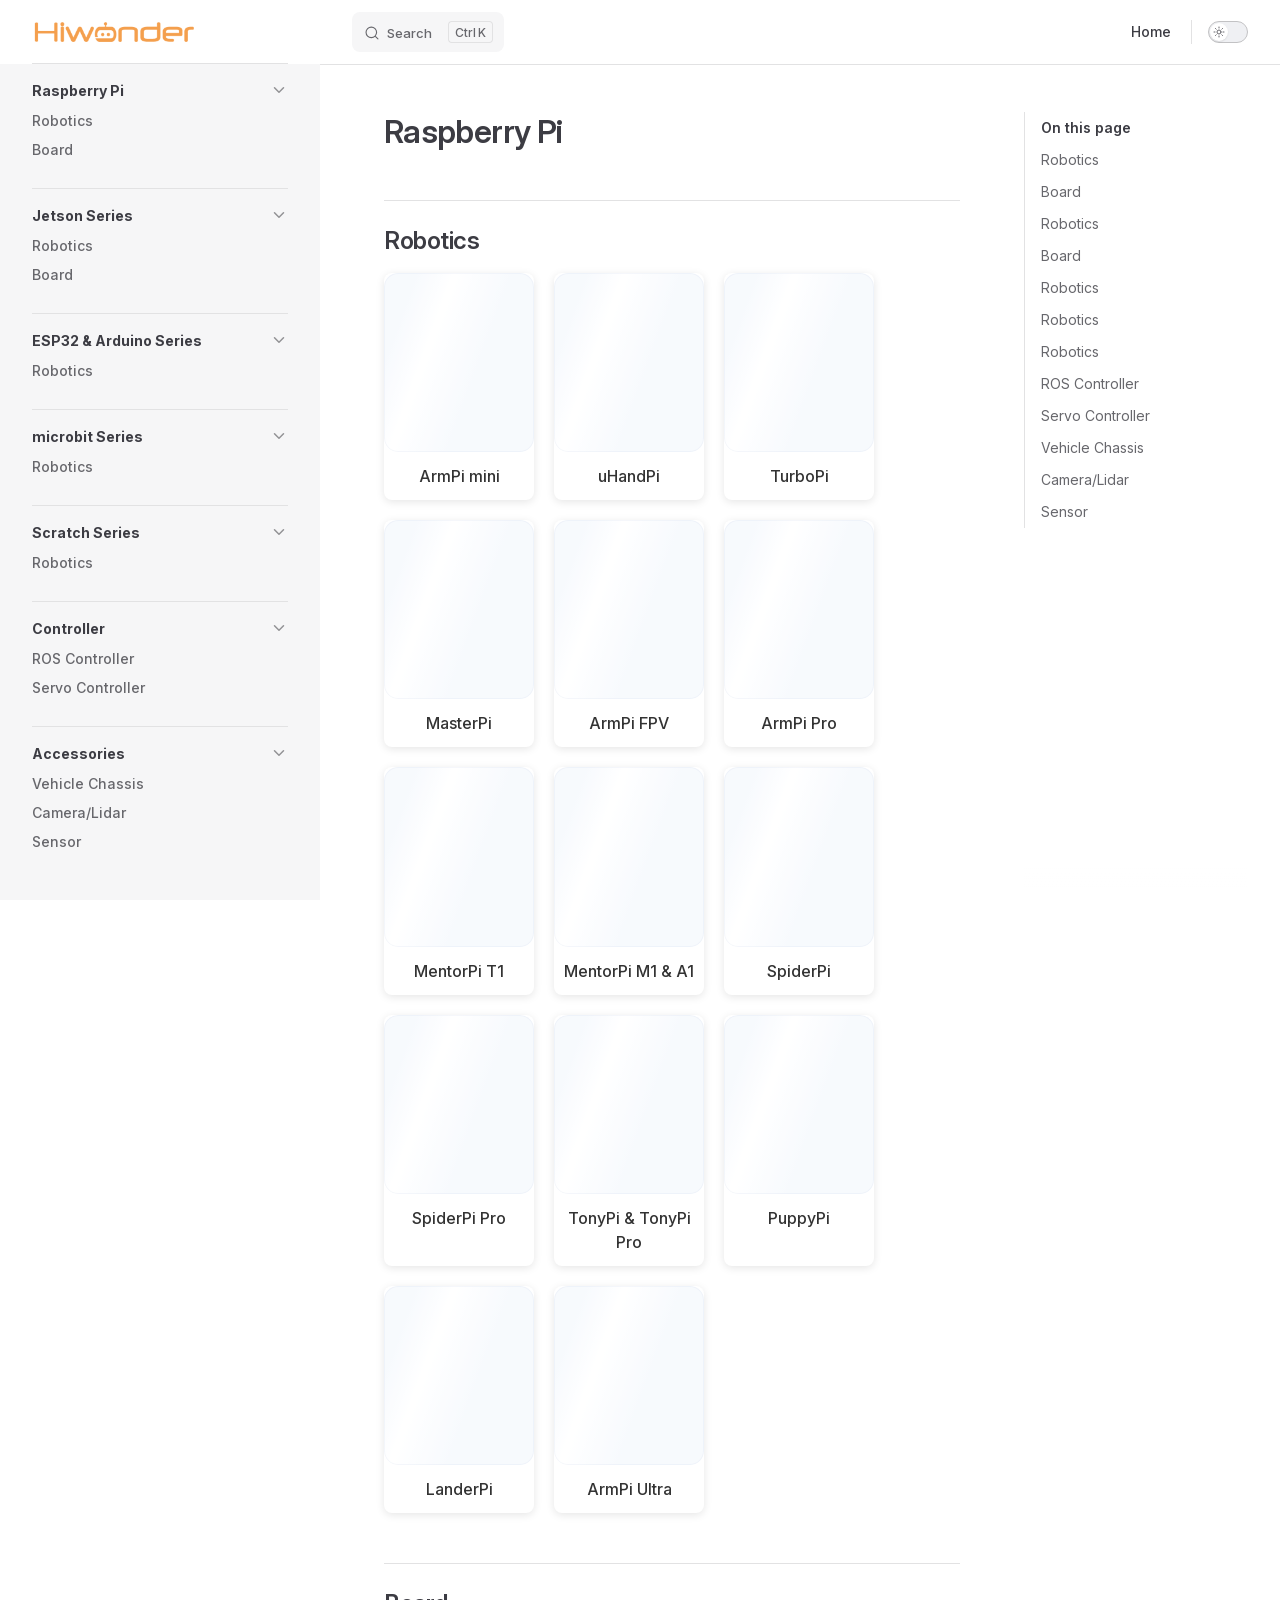
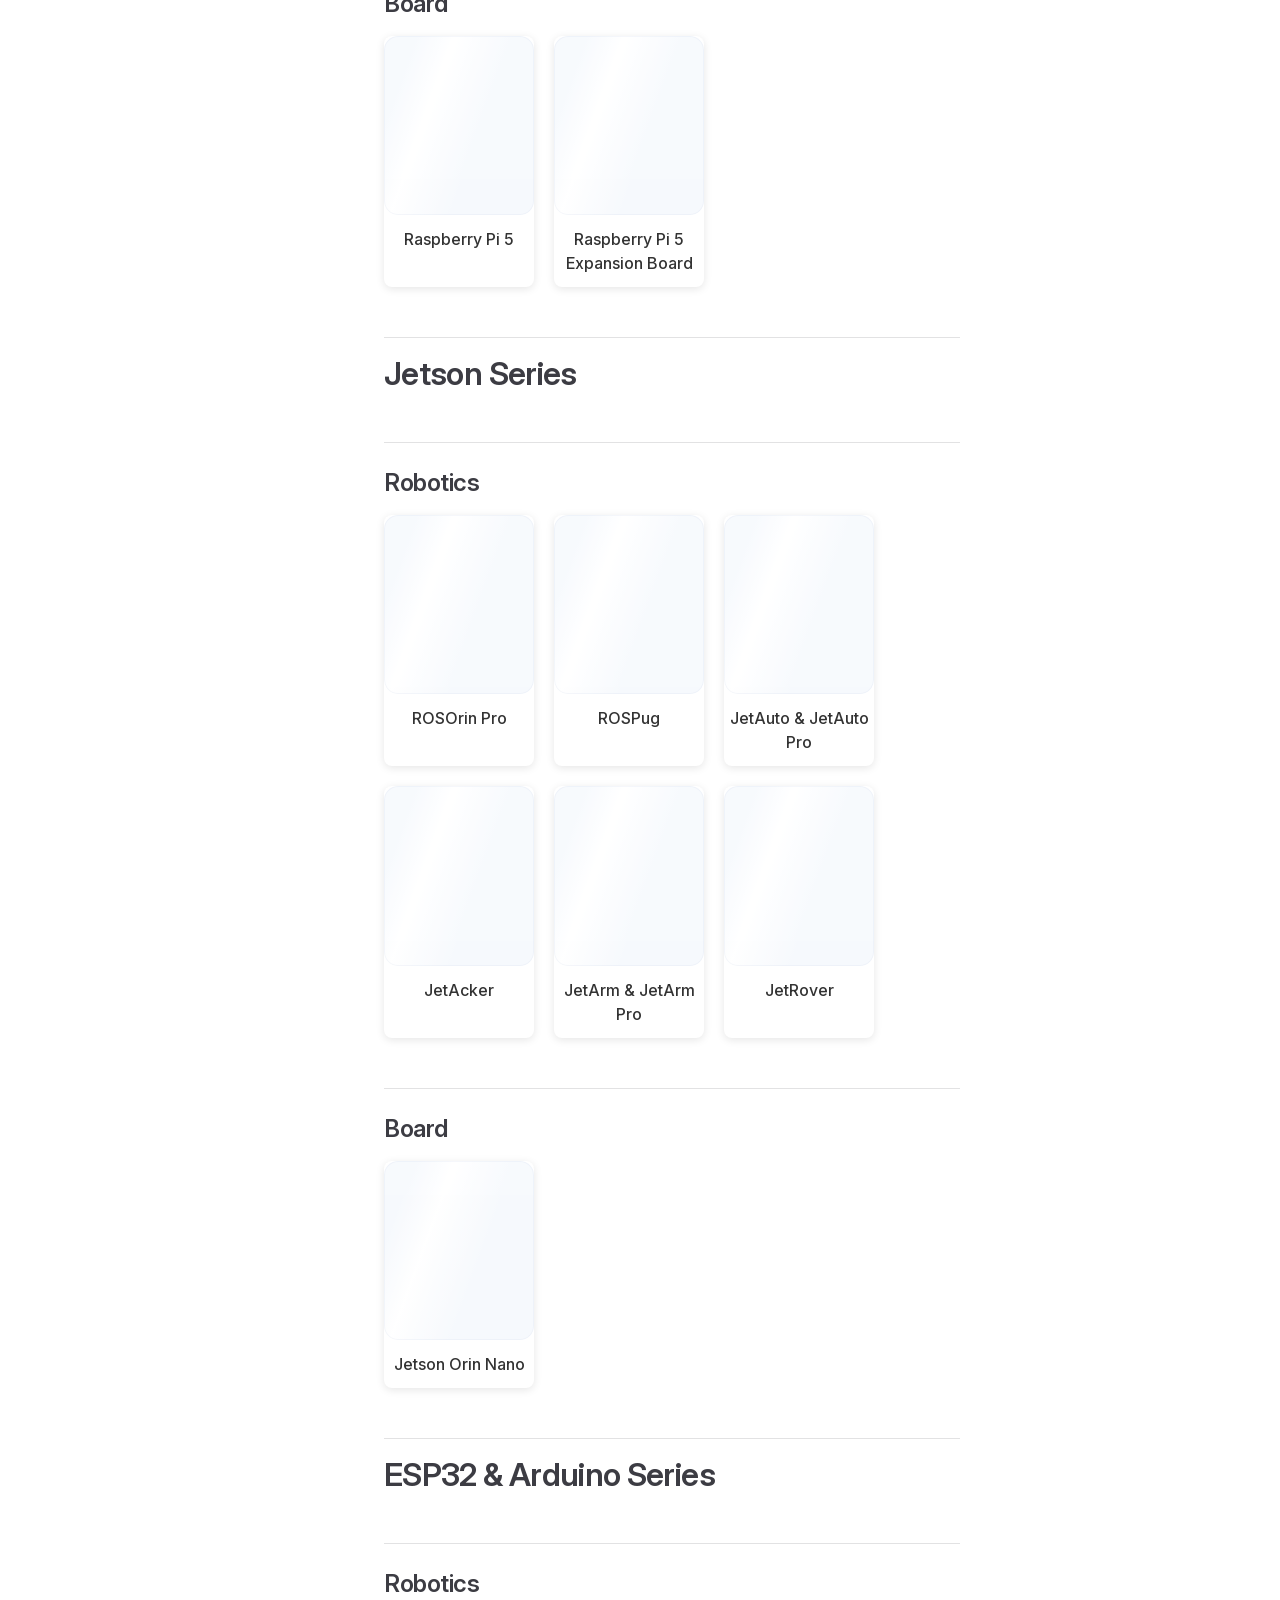
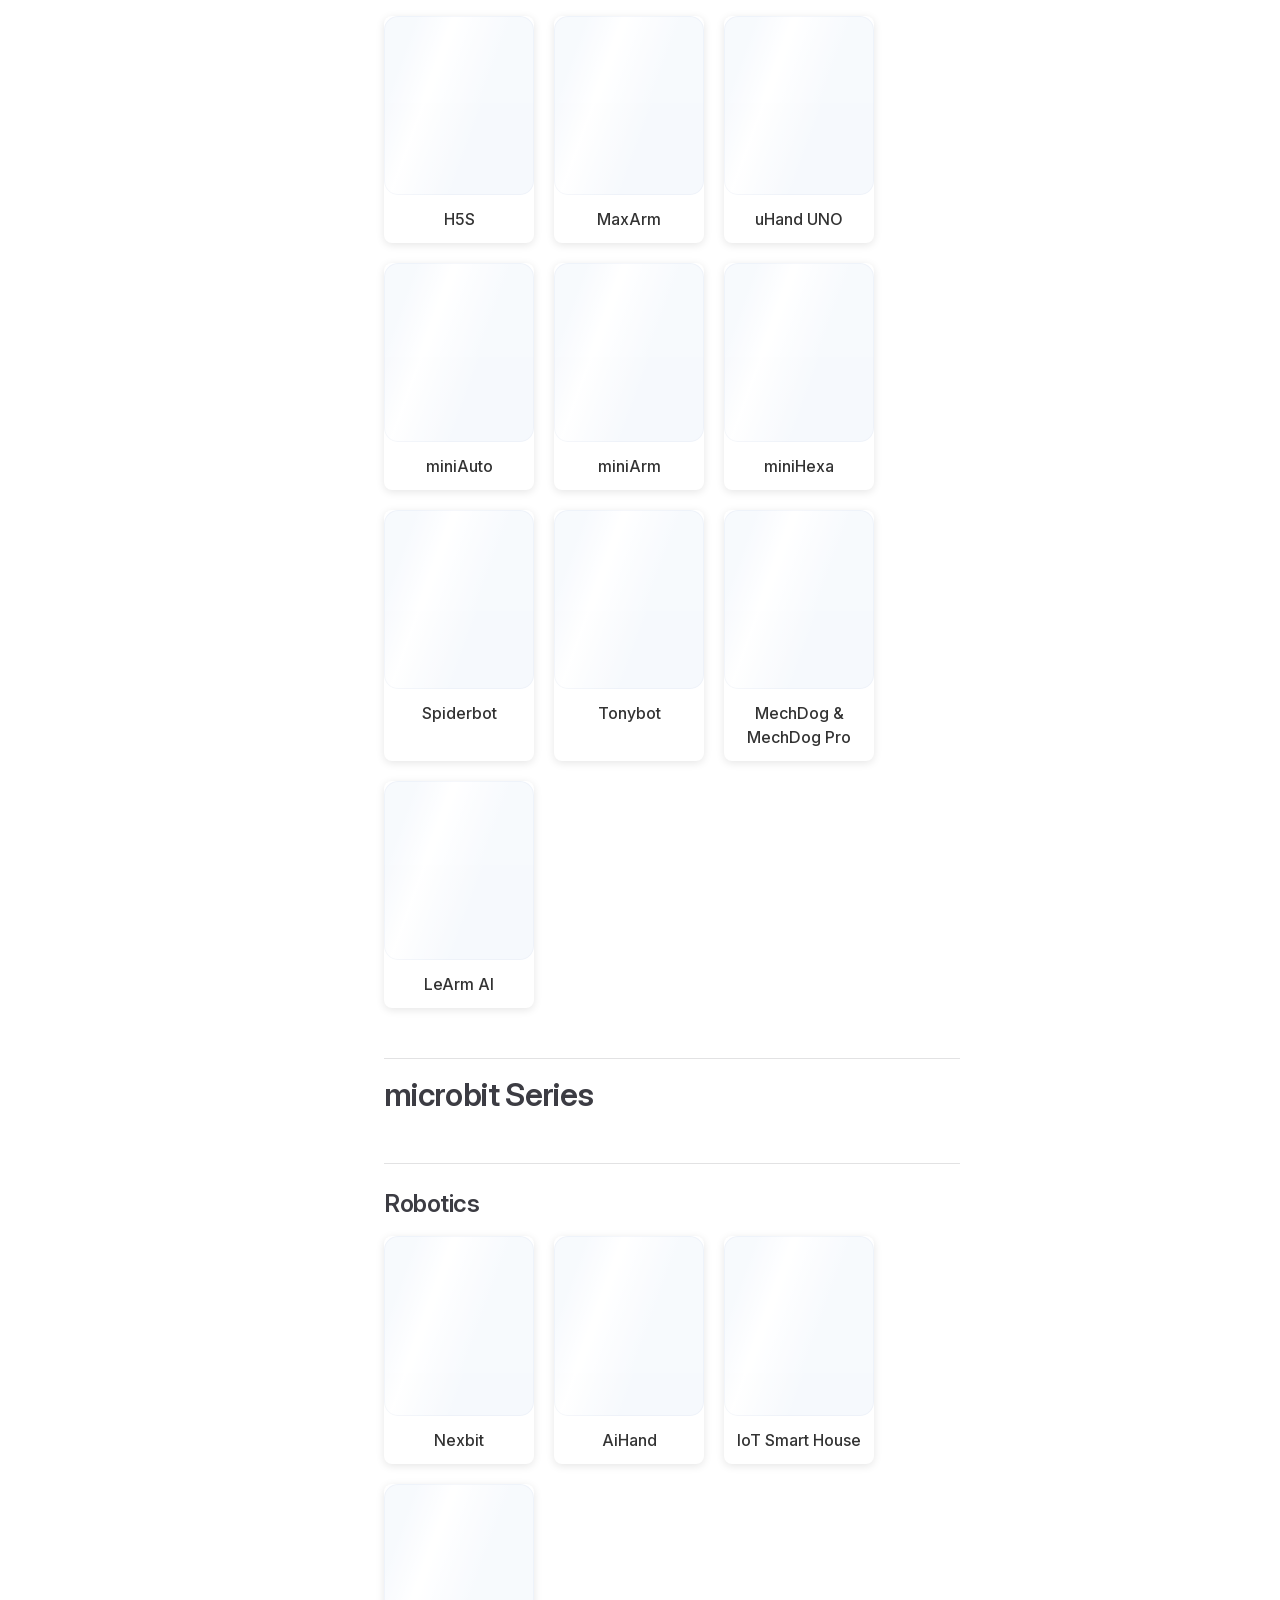
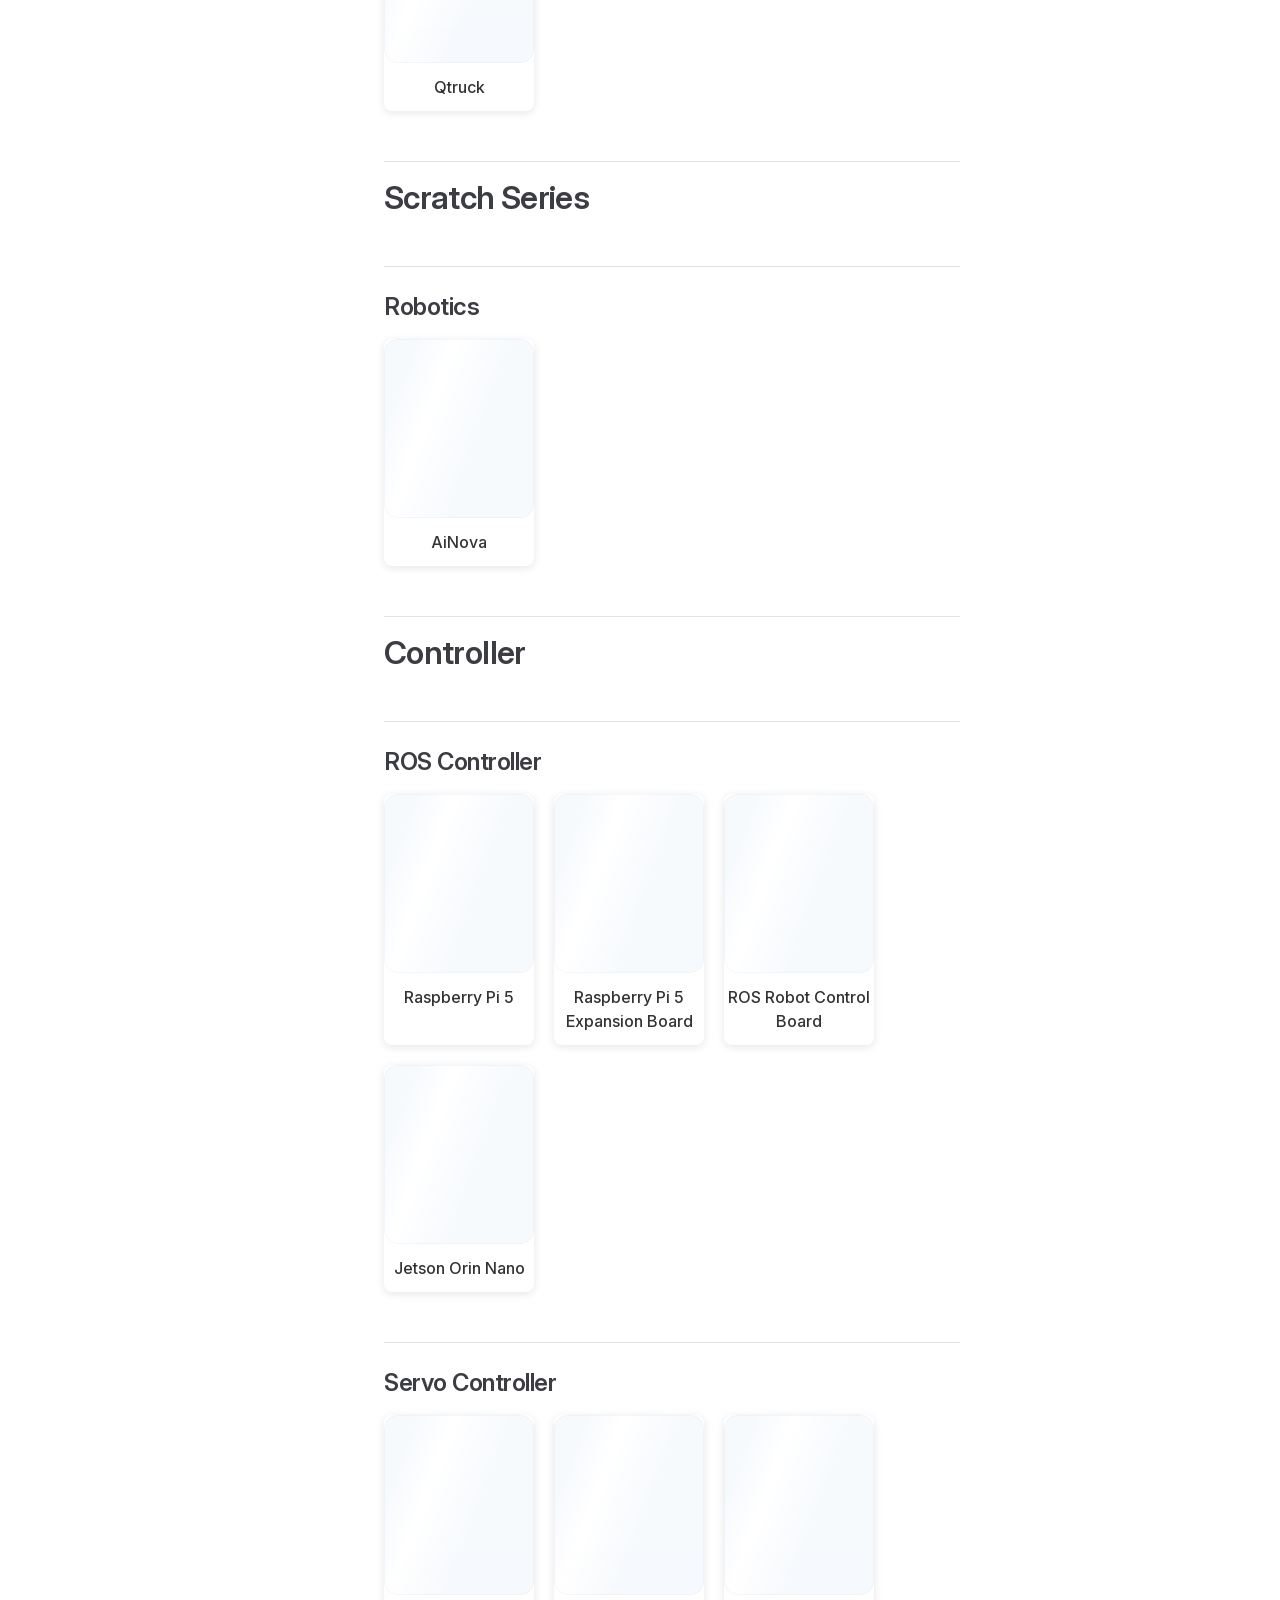
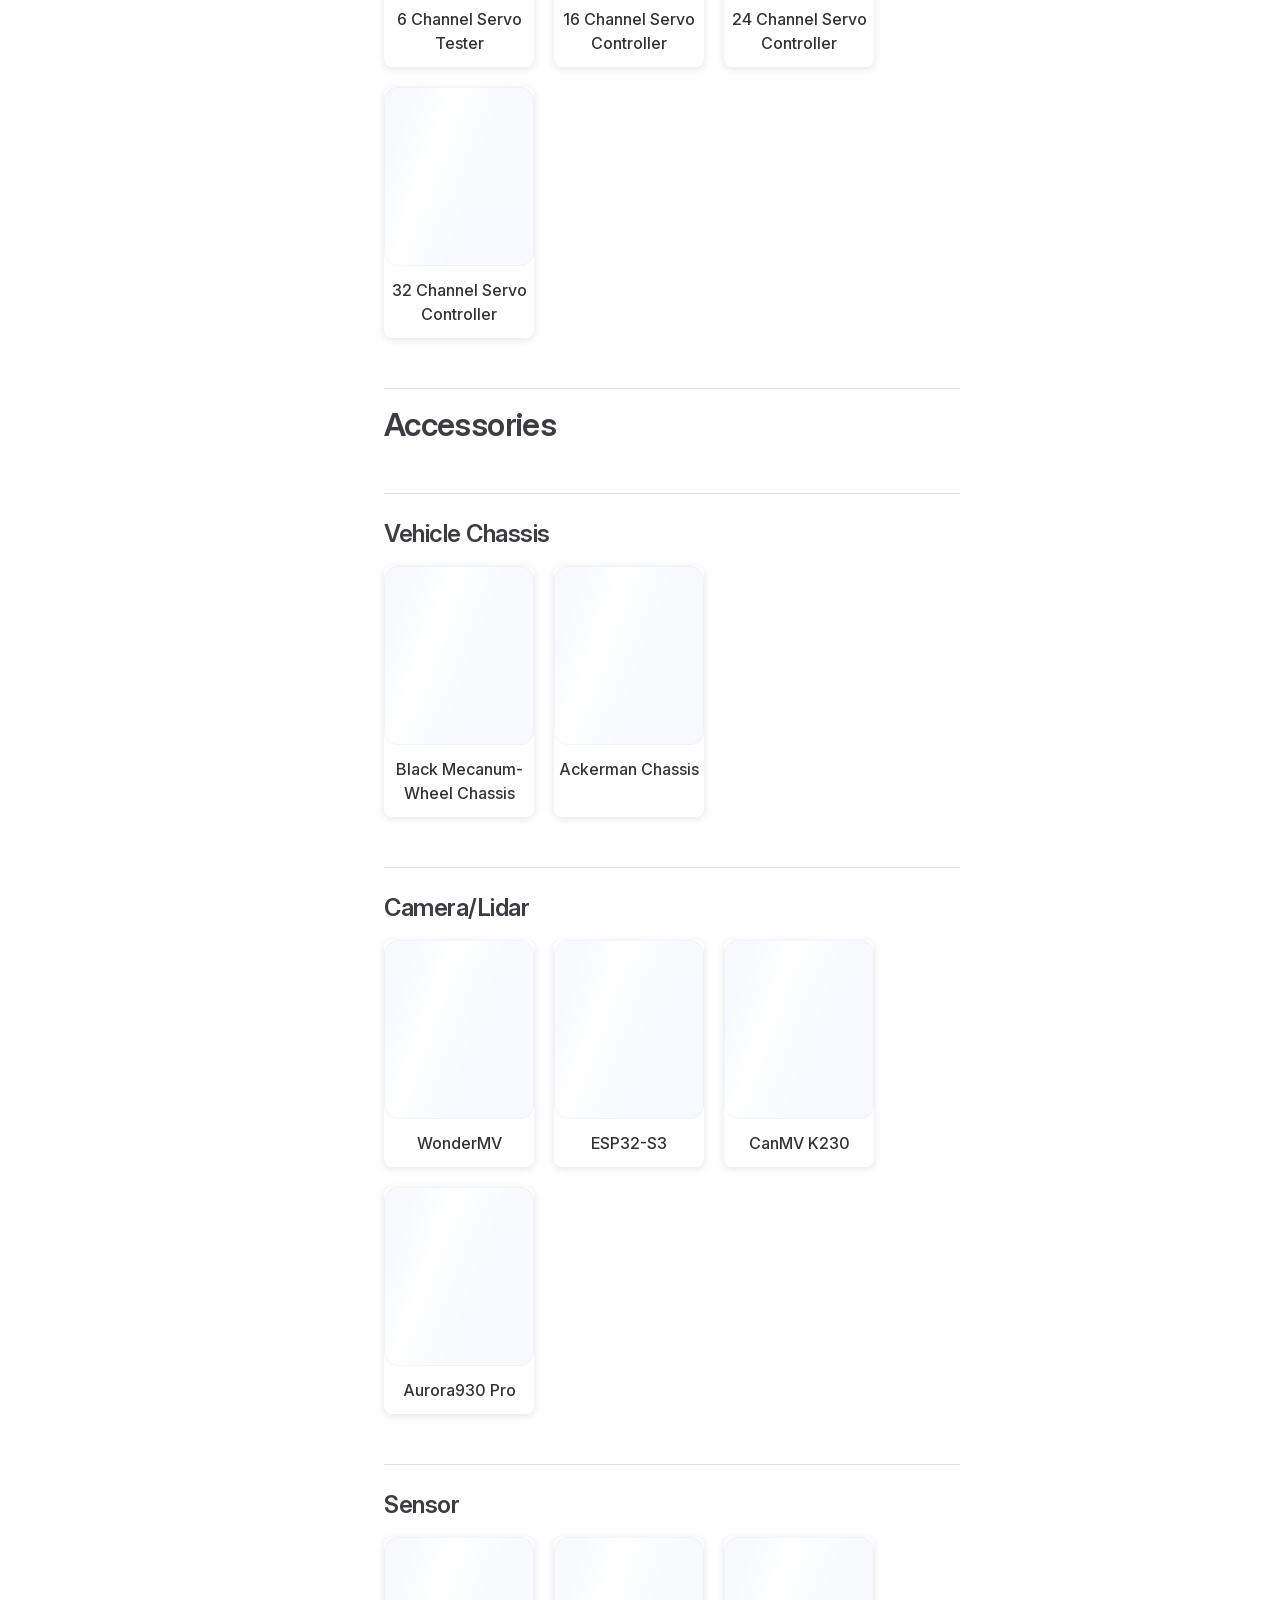
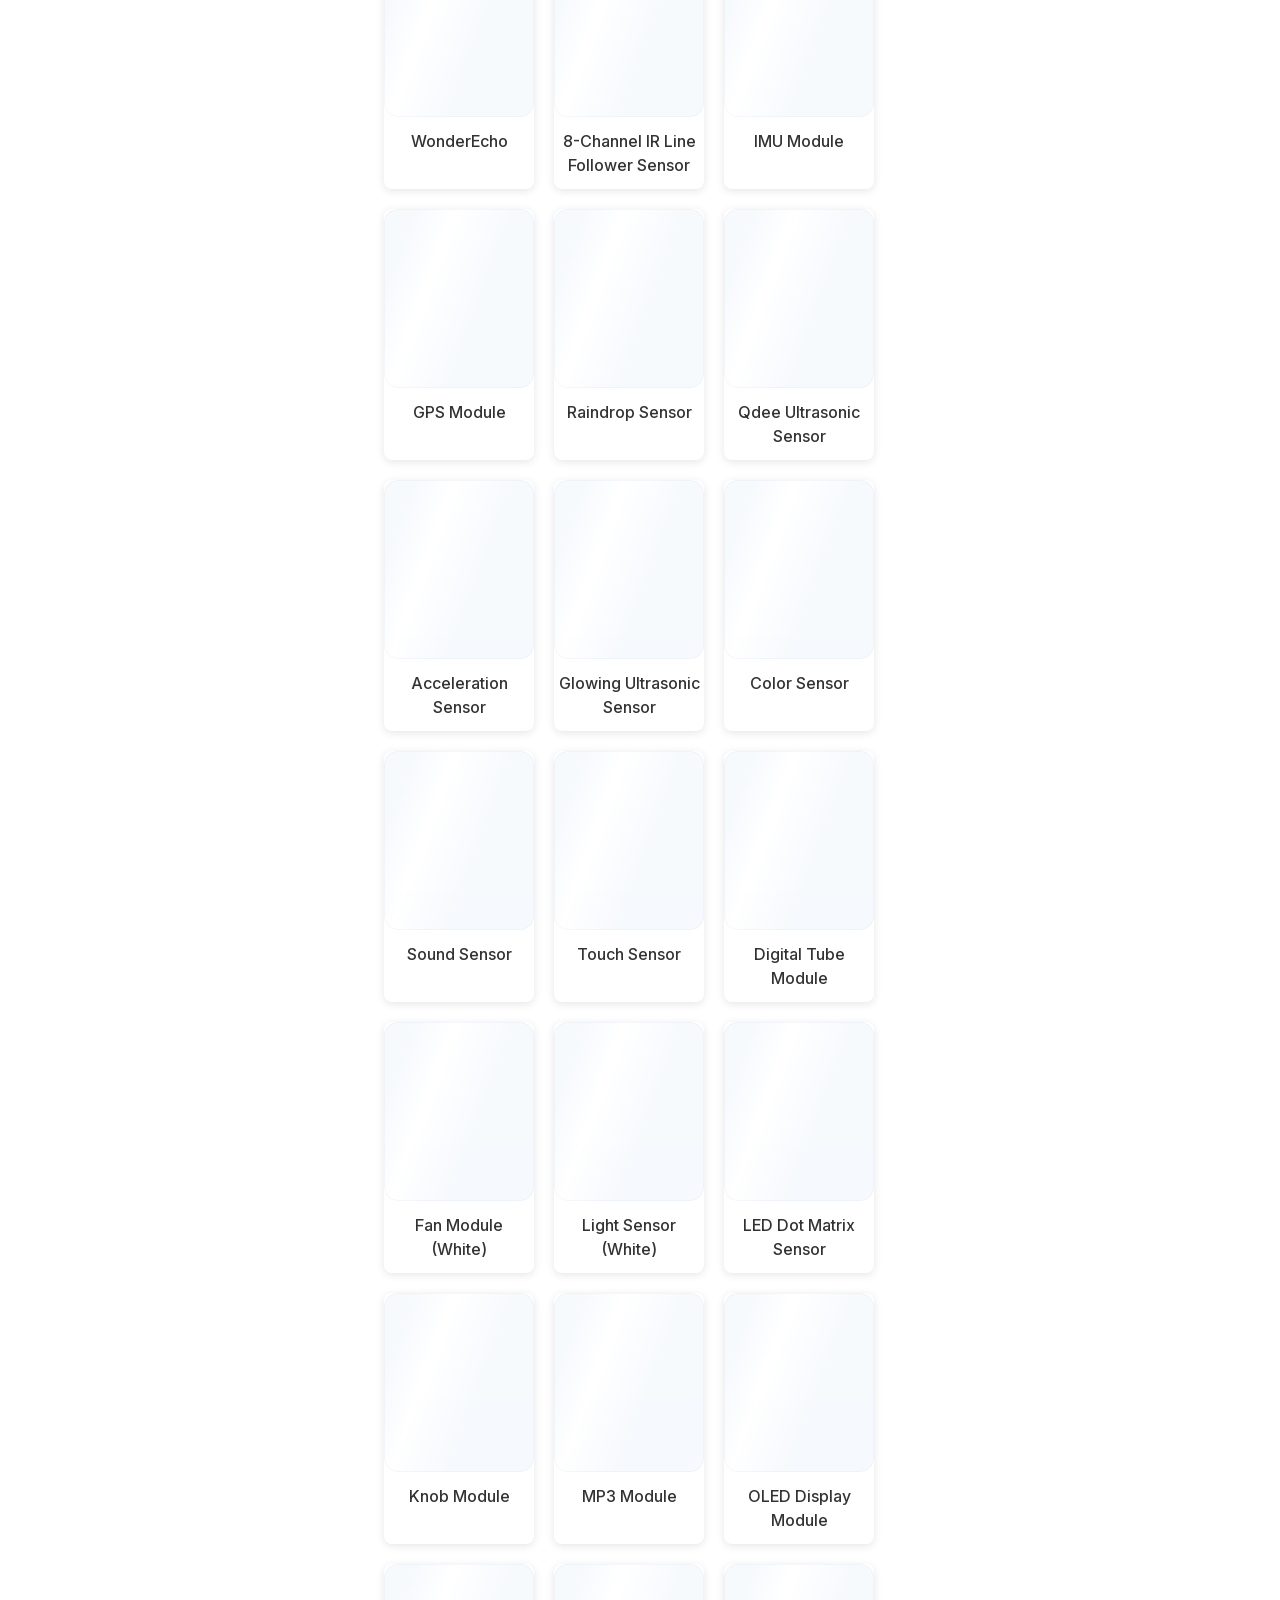
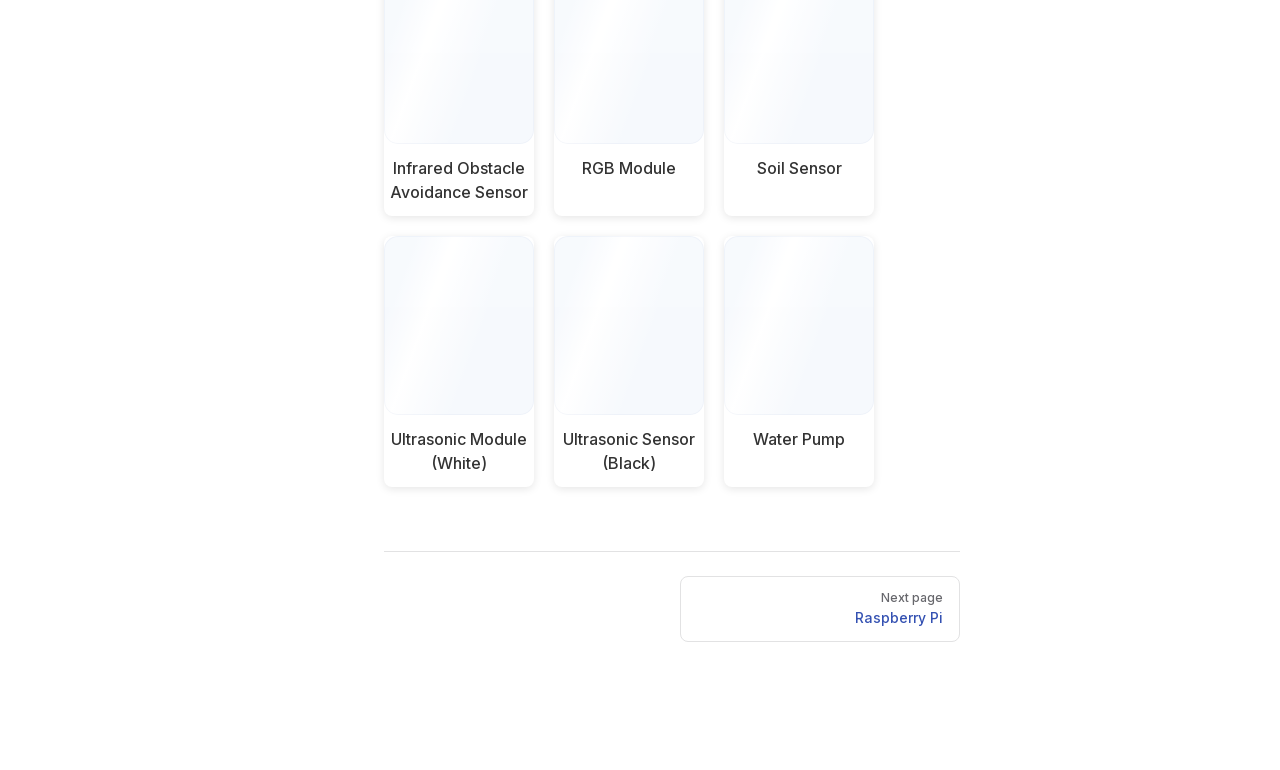
==== commit 7d599a11: "内容修改" ====
--- a/projects/Hiwonder-docs/en/latest/index.html
+++ b/projects/Hiwonder-docs/en/latest/index.html
@@ -20,7 +20,7 @@
   </head>
   <body>
     <div id="app"><!--[--><div class="page-redirect" style="text-align:center;padding:100px 20px;"><p>Redirecting to content page...</p><p><a href="/projects/Hiwonder-docs/en/latest/docs/index.html" target="_self">If you are not redirected automatically, click here</a></p></div><!--[--><!----><!--]--><!----><!--]--></div>
-    <script>window.__VP_HASH_MAP__=JSON.parse("{\"docs_index.md\":\"C5kT1nuu\",\"index.md\":\"C3uUTy73\"}");window.__VP_SITE_DATA__=JSON.parse("{\"lang\":\"en-US\",\"dir\":\"ltr\",\"title\":\"Hiwonder Docs\",\"description\":\"Hiwonder documentation portal\",\"base\":\"/projects/Hiwonder-docs/en/latest/\",\"head\":[],\"router\":{\"prefetchLinks\":true},\"appearance\":true,\"themeConfig\":{\"siteTitle\":false,\"logo\":\"/e-logo.png\",\"outline\":[2,3],\"search\":{\"provider\":\"local\",\"options\":{\"translations\":{\"button\":{\"buttonText\":\"Search\",\"buttonAriaLabel\":\"Search\"},\"modal\":{\"searchBox\":{\"resetButtonTitle\":\"Clear search query\",\"resetButtonAriaLabel\":\"Clear search query\",\"cancelButtonText\":\"Cancel\",\"cancelButtonAriaLabel\":\"Cancel\"},\"startScreen\":{\"recentSearchTitle\":\"Recent Searches\",\"noRecentSearchText\":\"No recent searches\",\"suggestedQueryTitle\":\"Suggested Queries\"},\"noResultsScreen\":{\"noResultsText\":\"No results found for\",\"suggestedQueryText\":\"You can try searching for\",\"reportMissingResultsText\":\"Have any queries?\",\"reportMissingResultsLinkText\":\"Report here\"},\"footer\":{\"selectText\":\"to select\",\"navigateText\":\"to navigate\",\"closeText\":\"to close\"}}}}},\"nav\":[{\"text\":\"Home\",\"link\":\"https://wiki.hiwonder.com/\",\"target\":\"_self\"}],\"sidebar\":[]},\"locales\":{},\"scrollOffset\":134,\"cleanUrls\":false}");</script>
+    <script>window.__VP_HASH_MAP__=JSON.parse("{\"docs_index.md\":\"C5kT1nuu\",\"index.md\":\"C3uUTy73\"}");window.__VP_SITE_DATA__=JSON.parse("{\"lang\":\"en-US\",\"dir\":\"ltr\",\"title\":\"Hiwonder Docs\",\"description\":\"Hiwonder documentation portal\",\"base\":\"/projects/Hiwonder-docs/en/latest/\",\"head\":[],\"router\":{\"prefetchLinks\":true},\"appearance\":true,\"themeConfig\":{\"siteTitle\":false,\"logo\":\"/e-logo.png\",\"outline\":[2,3],\"search\":{\"provider\":\"local\",\"options\":{\"translations\":{\"button\":{\"buttonText\":\"Search\",\"buttonAriaLabel\":\"Search\"},\"modal\":{\"searchBox\":{\"resetButtonTitle\":\"Clear search query\",\"resetButtonAriaLabel\":\"Clear search query\",\"cancelButtonText\":\"Cancel\",\"cancelButtonAriaLabel\":\"Cancel\"},\"startScreen\":{\"recentSearchTitle\":\"Recent Searches\",\"noRecentSearchText\":\"No recent searches\",\"suggestedQueryTitle\":\"Suggested Queries\"},\"noResultsScreen\":{\"noResultsText\":\"No results found for\",\"suggestedQueryText\":\"You can try searching for\",\"reportMissingResultsText\":\"Have any queries?\",\"reportMissingResultsLinkText\":\"Report here\"},\"footer\":{\"selectText\":\"to select\",\"navigateText\":\"to navigate\",\"closeText\":\"to close\"}}}}},\"nav\":[{\"text\":\"Home\",\"link\":\"https://wiki.hiwonder.com/\",\"target\":\"_self\"}],\"sidebar\":[{\"text\":\"Raspberry Pi\",\"link\":\"/docs/index.html#raspberry-pi\",\"collapsed\":false,\"items\":[{\"text\":\"Robotics\",\"link\":\"/docs/index.html#robotics\"},{\"text\":\"Board\",\"link\":\"/docs/index.html#board\"}]},{\"text\":\"Jetson Series\",\"link\":\"/docs/index.html#jetson-series\",\"collapsed\":false,\"items\":[{\"text\":\"Robotics\",\"link\":\"/docs/index.html#robotics-1\"},{\"text\":\"Board\",\"link\":\"/docs/index.html#board-1\"}]},{\"text\":\"ESP32 & Arduino Series\",\"link\":\"/docs/index.html#esp32-arduino-series\",\"collapsed\":false,\"items\":[{\"text\":\"Robotics\",\"link\":\"/docs/index.html#robotics-2\"}]},{\"text\":\"microbit Series\",\"link\":\"/docs/index.html#microbit-series\",\"collapsed\":false,\"items\":[{\"text\":\"Robotics\",\"link\":\"/docs/index.html#robotics-3\"}]},{\"text\":\"Scratch Series\",\"link\":\"/docs/index.html#scratch-series\",\"collapsed\":false,\"items\":[{\"text\":\"Robotics\",\"link\":\"/docs/index.html#robotics-4\"}]},{\"text\":\"Controller\",\"link\":\"/docs/index.html#controller\",\"collapsed\":false,\"items\":[{\"text\":\"ROS Controller\",\"link\":\"/docs/index.html#ros-controller\"},{\"text\":\"Servo Controller\",\"link\":\"/docs/index.html#servo-controller\"}]},{\"text\":\"Accessories\",\"link\":\"/docs/index.html#accessories\",\"collapsed\":false,\"items\":[{\"text\":\"Vehicle Chassis\",\"link\":\"/docs/index.html#vehicle-chassis\"},{\"text\":\"Camera/Lidar\",\"link\":\"/docs/index.html#camera-lidar\"},{\"text\":\"Sensor\",\"link\":\"/docs/index.html#sensor\"}]}]},\"locales\":{},\"scrollOffset\":134,\"cleanUrls\":false}");</script>
     
   </body>
 </html>
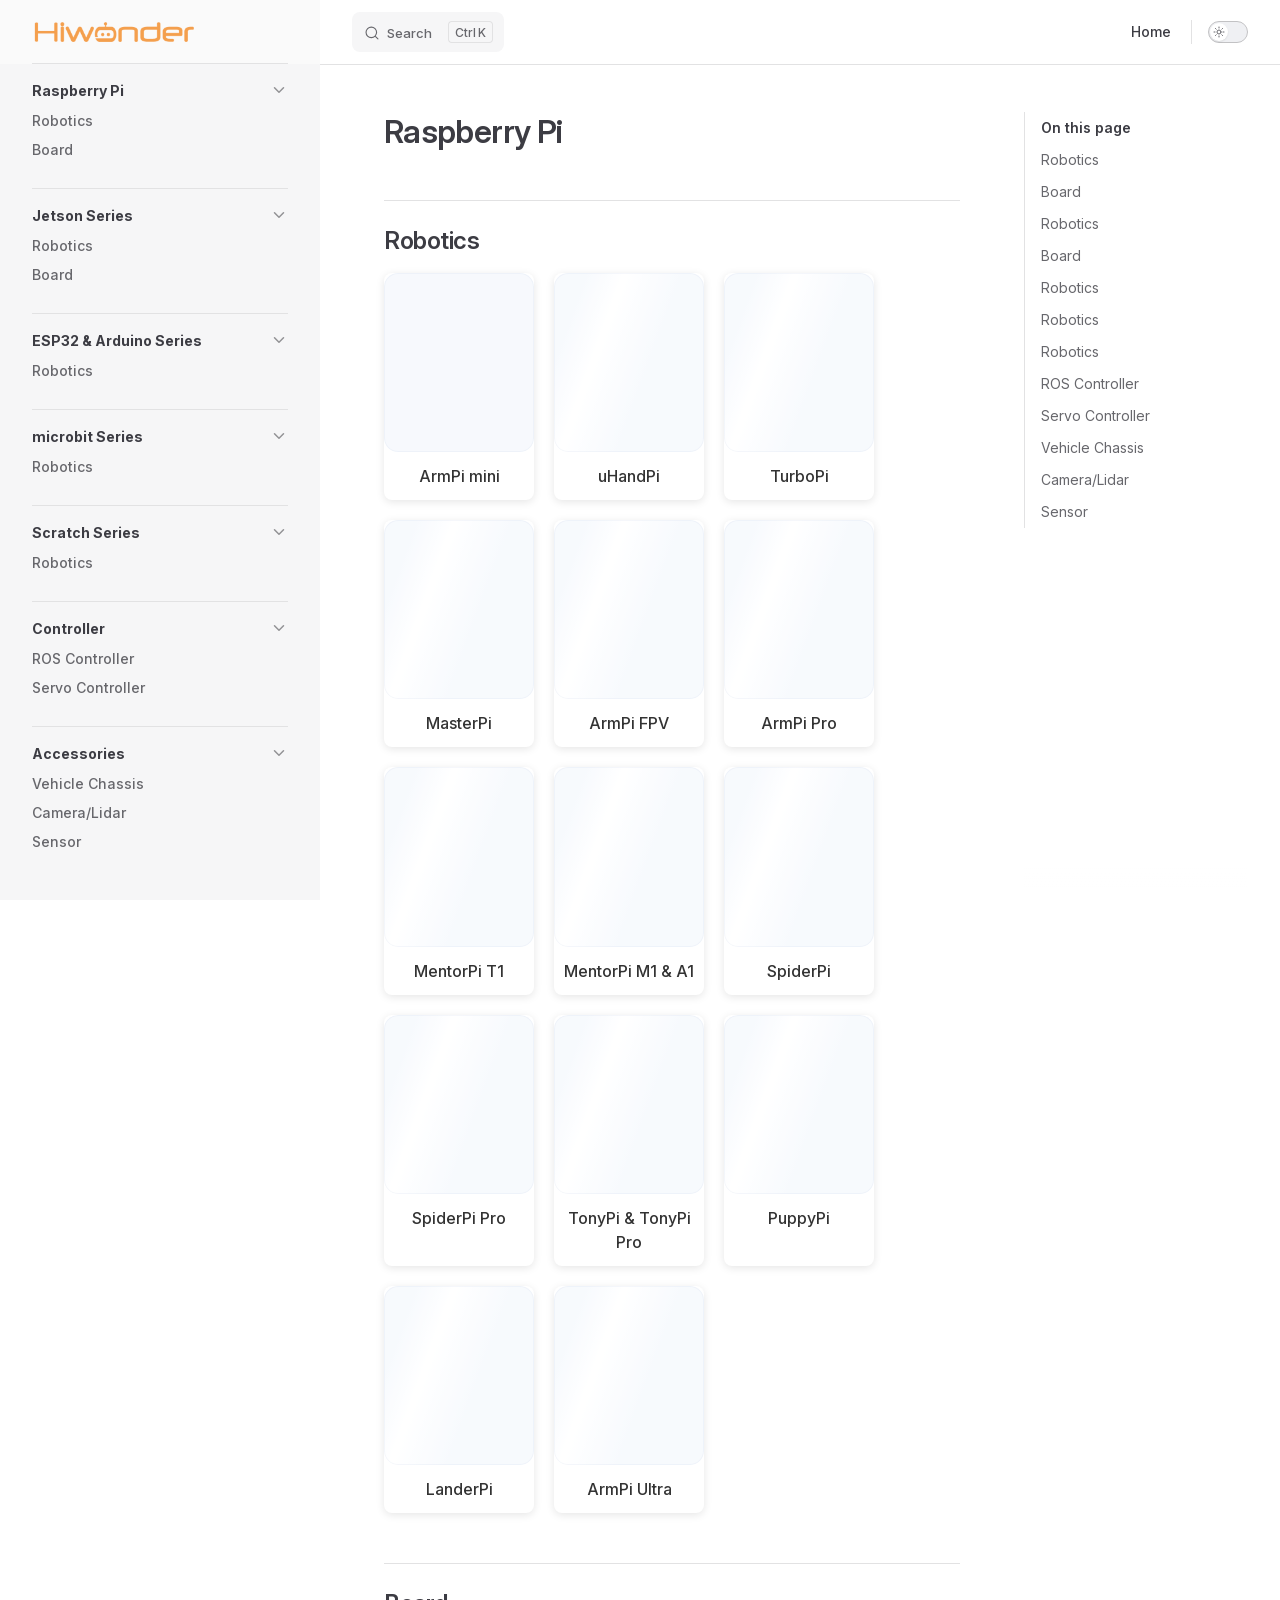
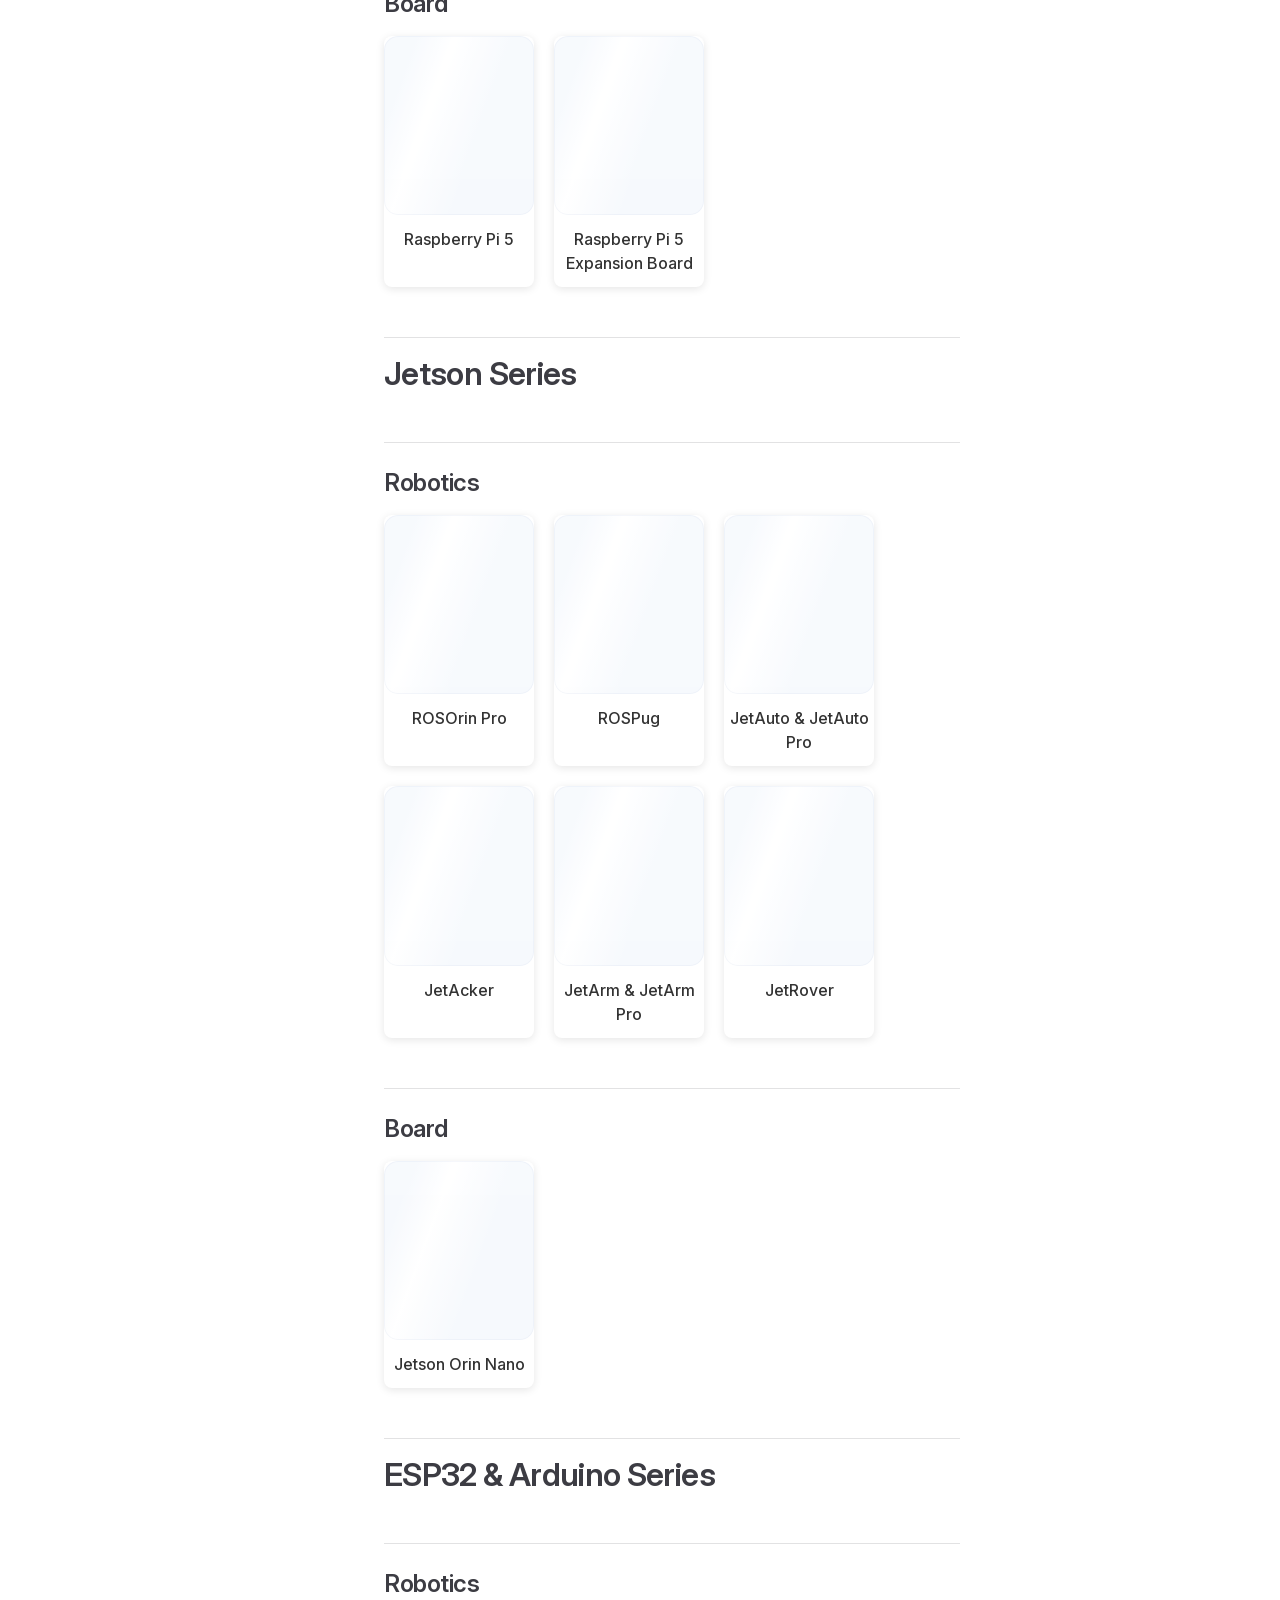
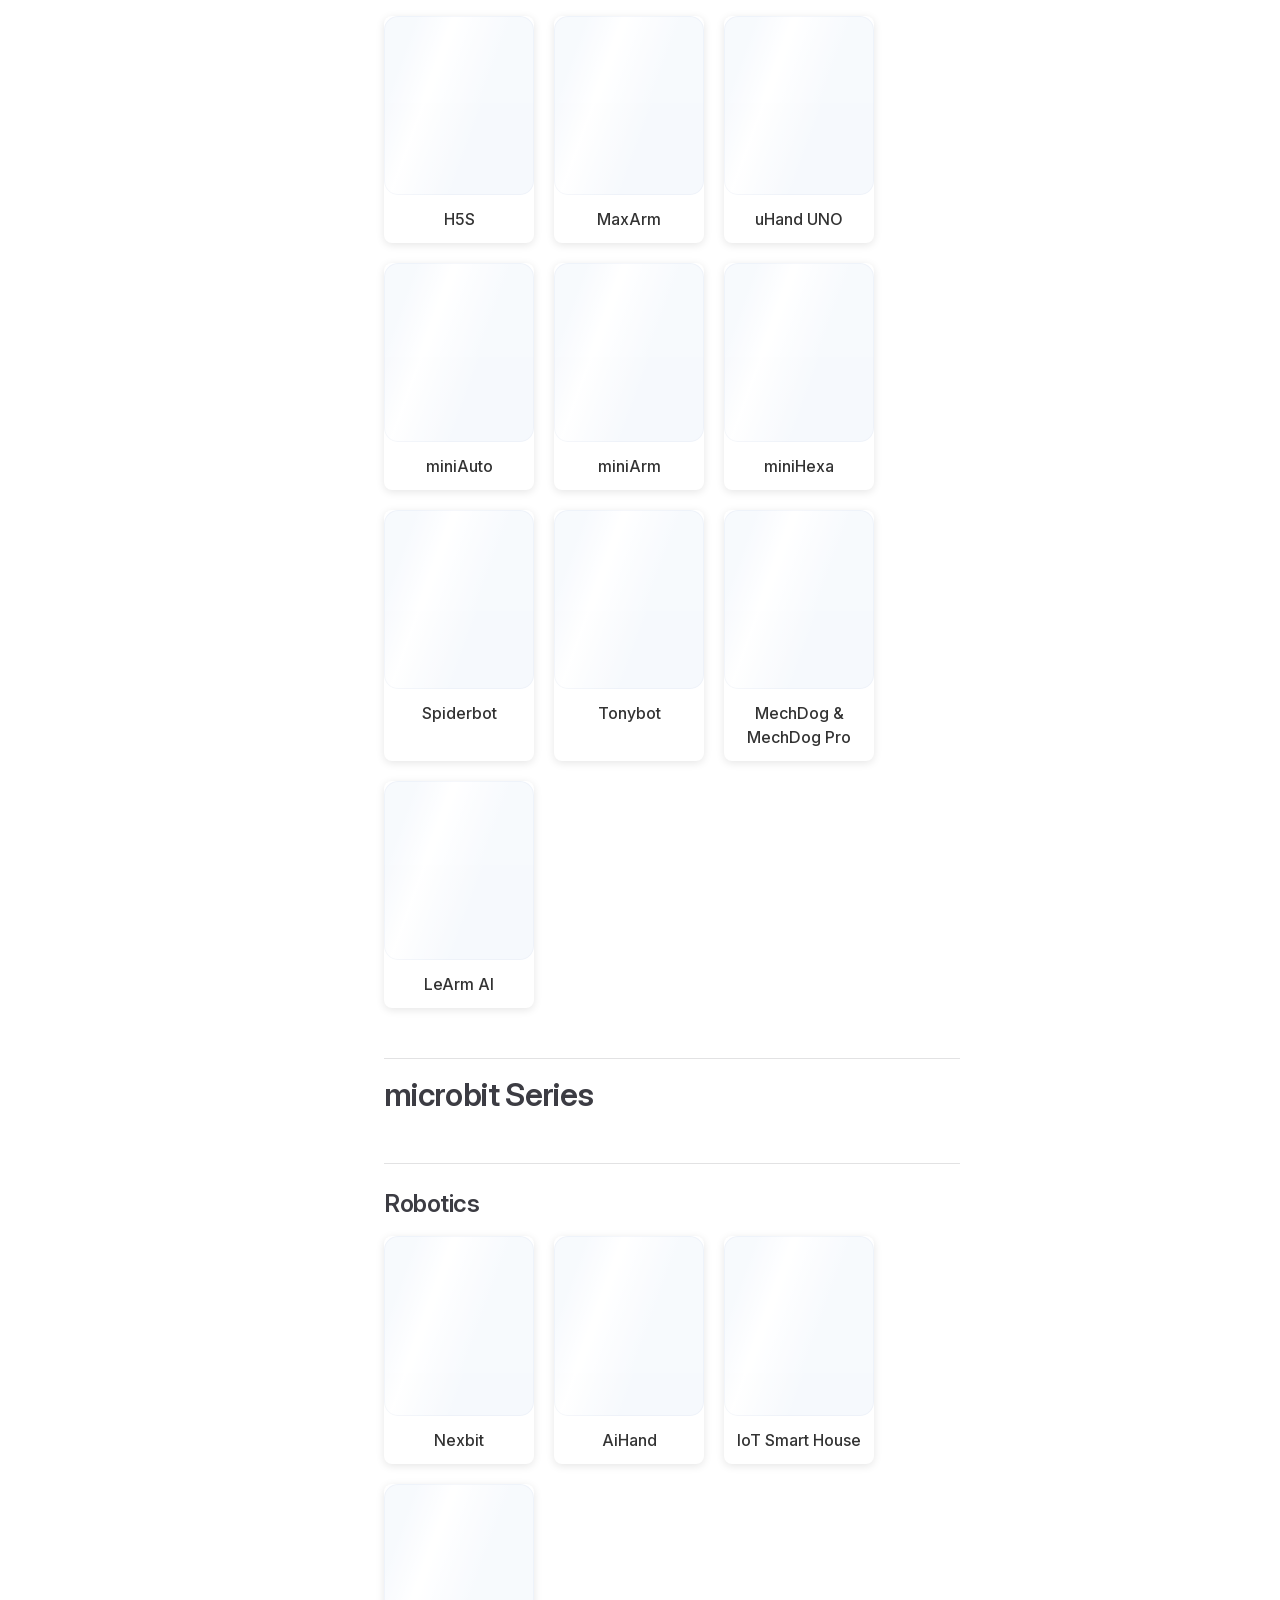
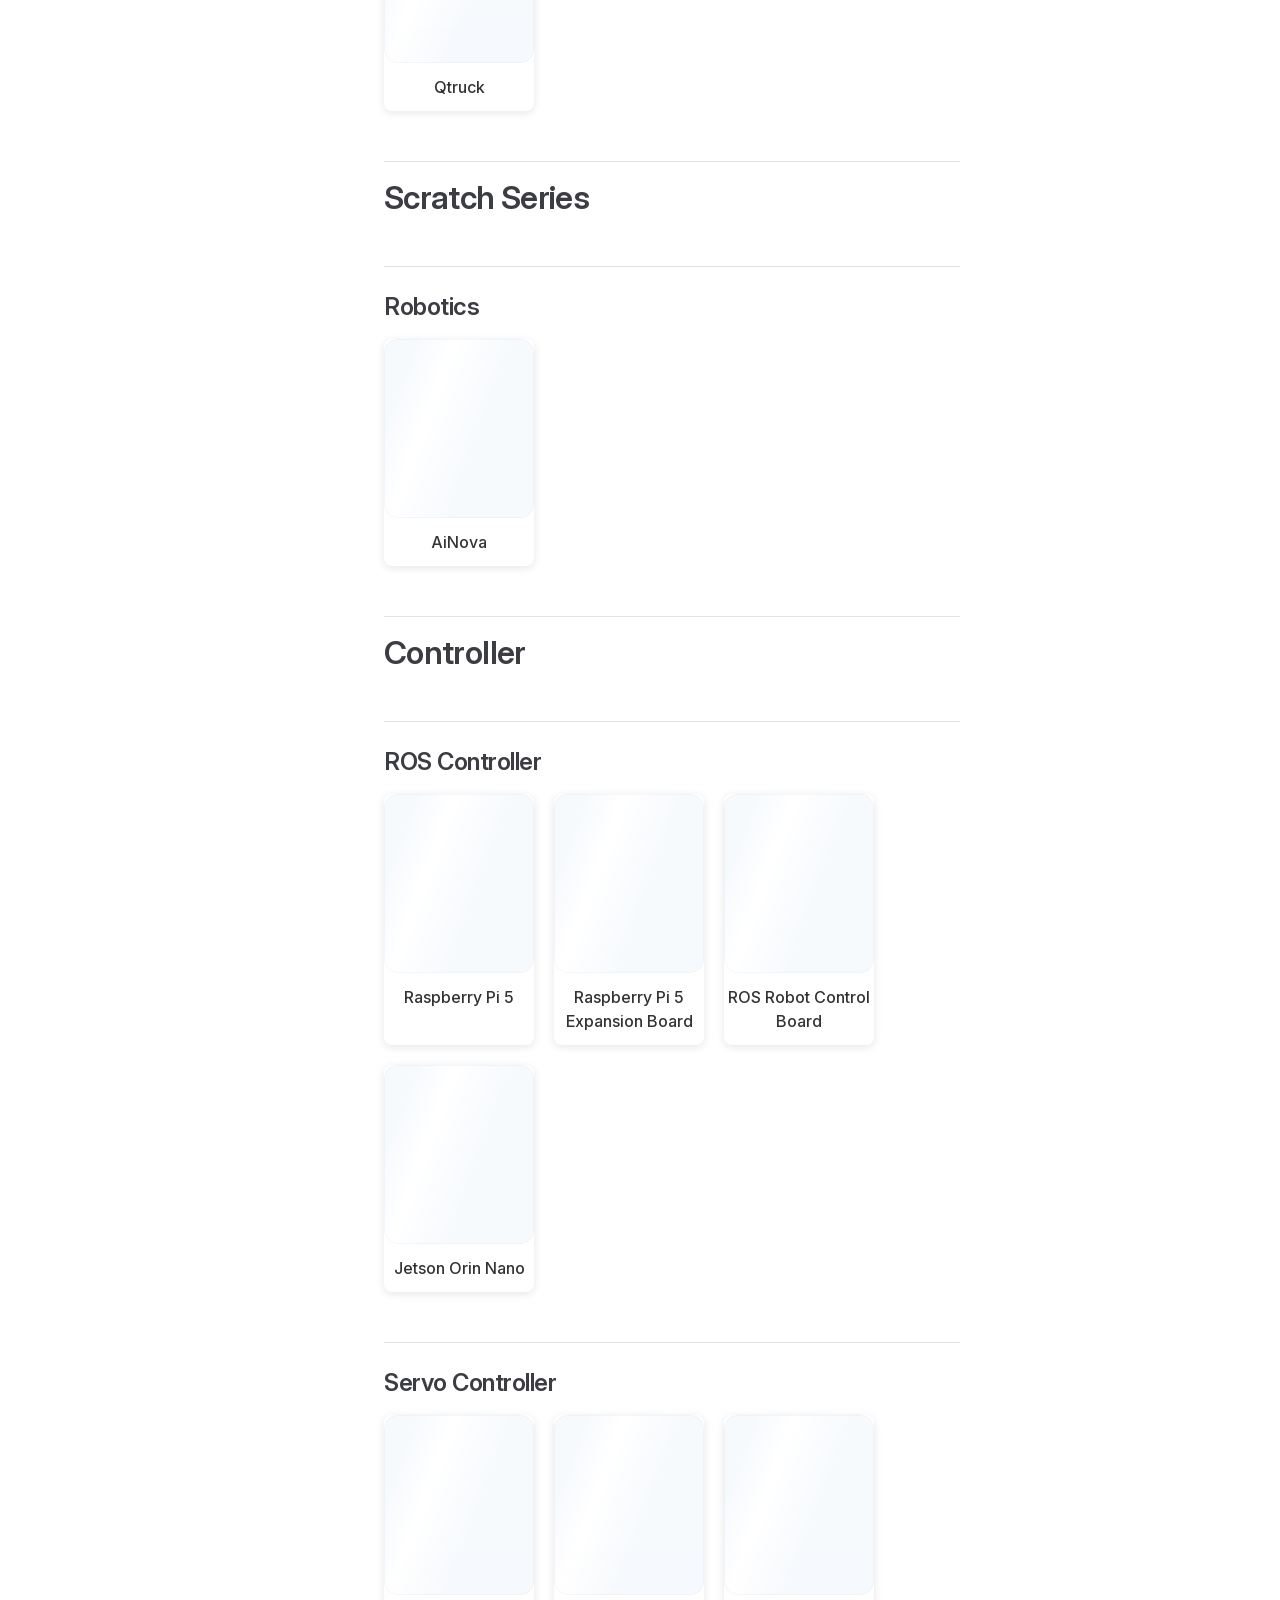
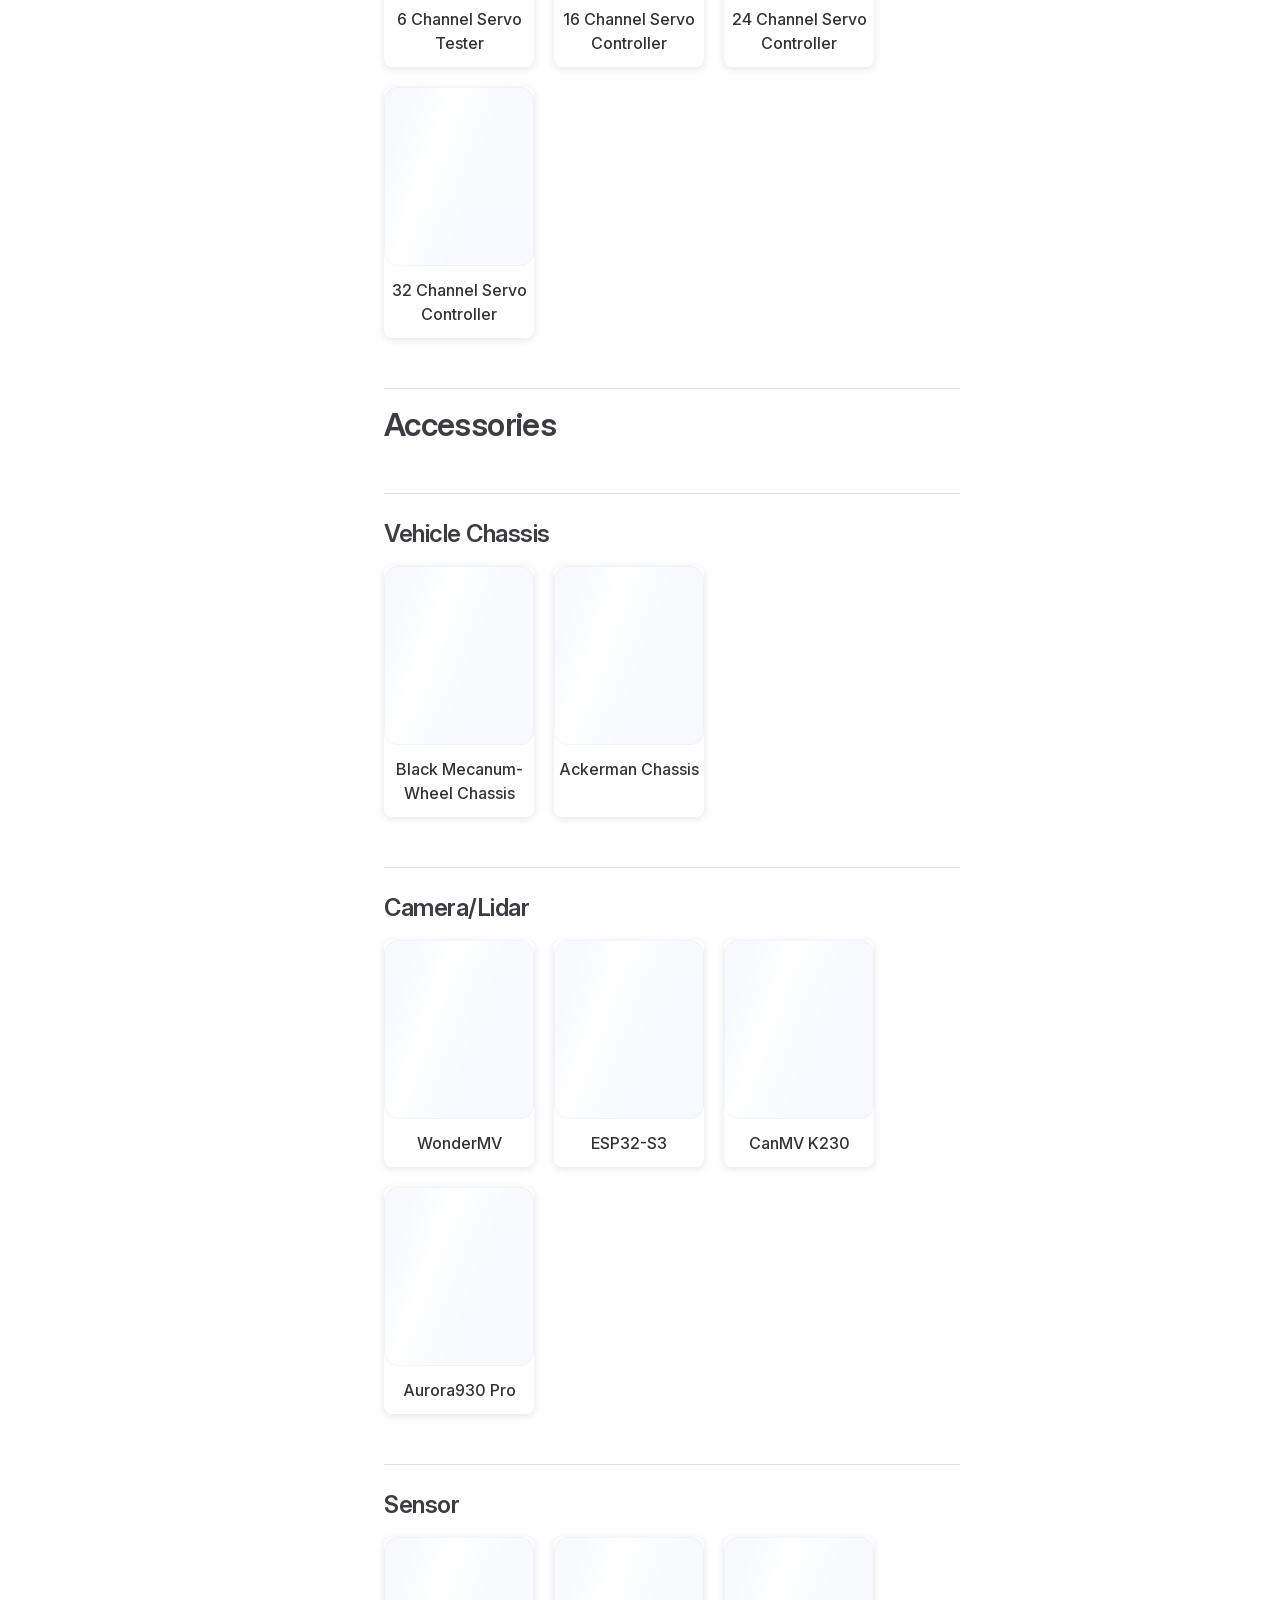
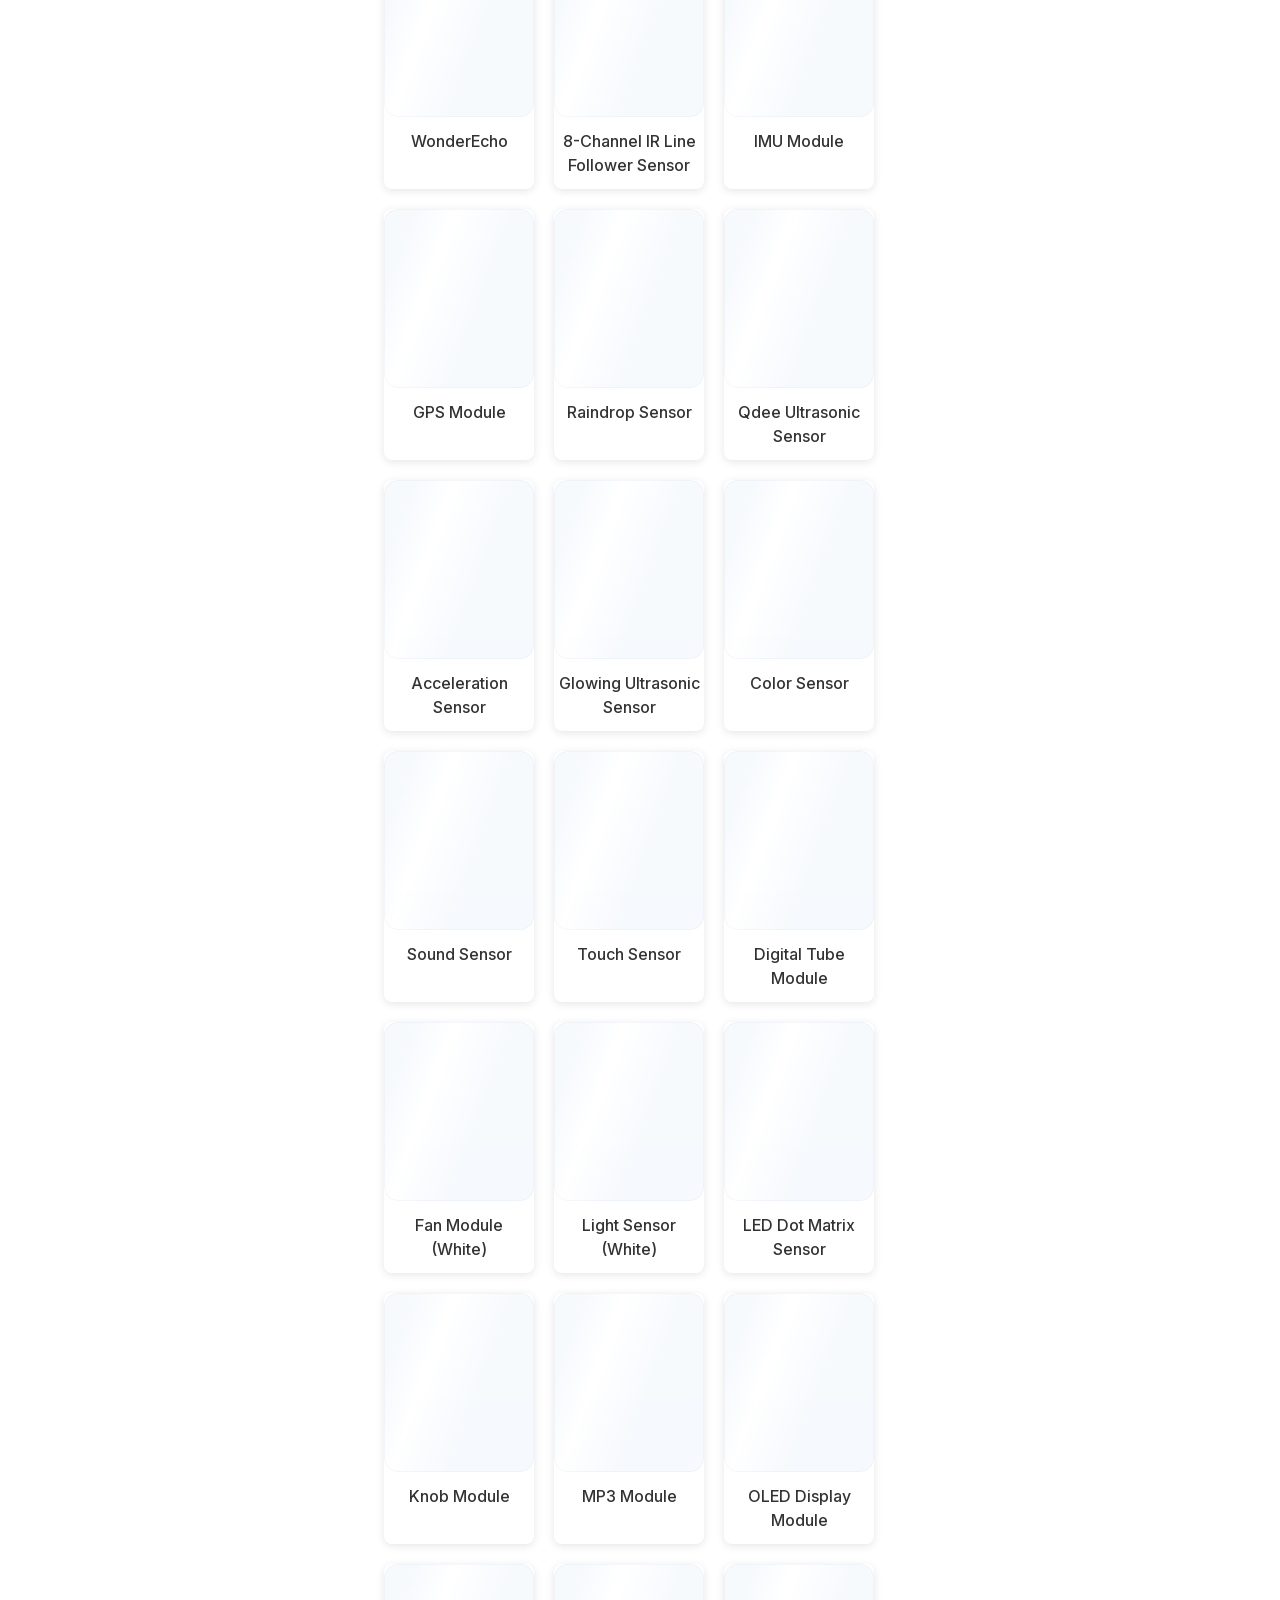
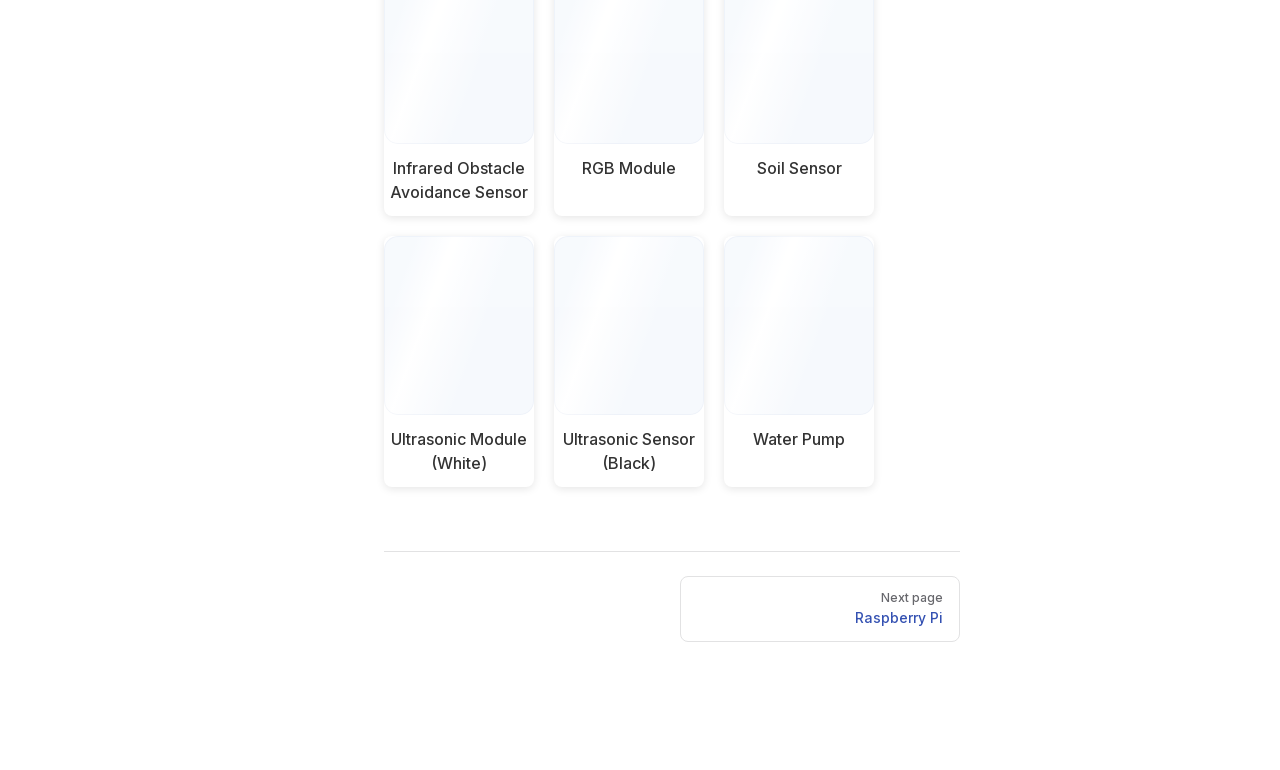
==== commit ee8367ab: "内容修改" ====
--- a/projects/Hiwonder-docs/en/latest/index.html
+++ b/projects/Hiwonder-docs/en/latest/index.html
@@ -6,21 +6,21 @@
     <title>Hiwonder Docs</title>
     <meta name="description" content="Hiwonder documentation portal">
     <meta name="generator" content="VitePress v1.6.4">
-    <link rel="preload stylesheet" href="/projects/Hiwonder-docs/en/latest/assets/style.CjXSQFRf.css" as="style">
+    <link rel="preload stylesheet" href="/projects/Hiwonder-docs/en/latest/assets/style.D3UNR7xV.css" as="style">
     <link rel="preload stylesheet" href="/projects/Hiwonder-docs/en/latest/vp-icons.css" as="style">
     
-    <script type="module" src="/projects/Hiwonder-docs/en/latest/assets/app.CyYTLGSw.js"></script>
+    <script type="module" src="/projects/Hiwonder-docs/en/latest/assets/app.BOv2Day_.js"></script>
     <link rel="preload" href="/projects/Hiwonder-docs/en/latest/assets/inter-roman-latin.Di8DUHzh.woff2" as="font" type="font/woff2" crossorigin="">
-    <link rel="modulepreload" href="/projects/Hiwonder-docs/en/latest/assets/chunks/theme.Cy_ym6ns.js">
-    <link rel="modulepreload" href="/projects/Hiwonder-docs/en/latest/assets/chunks/framework.B-6qrwMp.js">
-    <link rel="modulepreload" href="/projects/Hiwonder-docs/en/latest/assets/index.md.C3uUTy73.lean.js">
+    <link rel="modulepreload" href="/projects/Hiwonder-docs/en/latest/assets/chunks/theme.BQt0xPFu.js">
+    <link rel="modulepreload" href="/projects/Hiwonder-docs/en/latest/assets/chunks/framework.MEyWz5z_.js">
+    <link rel="modulepreload" href="/projects/Hiwonder-docs/en/latest/assets/index.md.FjjywI8a.lean.js">
     <link rel="icon" href="/projects/Hiwonder-docs/en/latest/favicon.ico">
     <script id="check-dark-mode">(()=>{const e=localStorage.getItem("vitepress-theme-appearance")||"auto",a=window.matchMedia("(prefers-color-scheme: dark)").matches;(!e||e==="auto"?a:e==="dark")&&document.documentElement.classList.add("dark")})();</script>
     <script id="check-mac-os">document.documentElement.classList.toggle("mac",/Mac|iPhone|iPod|iPad/i.test(navigator.platform));</script>
   </head>
   <body>
     <div id="app"><!--[--><div class="page-redirect" style="text-align:center;padding:100px 20px;"><p>Redirecting to content page...</p><p><a href="/projects/Hiwonder-docs/en/latest/docs/index.html" target="_self">If you are not redirected automatically, click here</a></p></div><!--[--><!----><!--]--><!----><!--]--></div>
-    <script>window.__VP_HASH_MAP__=JSON.parse("{\"docs_index.md\":\"C5kT1nuu\",\"index.md\":\"C3uUTy73\"}");window.__VP_SITE_DATA__=JSON.parse("{\"lang\":\"en-US\",\"dir\":\"ltr\",\"title\":\"Hiwonder Docs\",\"description\":\"Hiwonder documentation portal\",\"base\":\"/projects/Hiwonder-docs/en/latest/\",\"head\":[],\"router\":{\"prefetchLinks\":true},\"appearance\":true,\"themeConfig\":{\"siteTitle\":false,\"logo\":\"/e-logo.png\",\"outline\":[2,3],\"search\":{\"provider\":\"local\",\"options\":{\"translations\":{\"button\":{\"buttonText\":\"Search\",\"buttonAriaLabel\":\"Search\"},\"modal\":{\"searchBox\":{\"resetButtonTitle\":\"Clear search query\",\"resetButtonAriaLabel\":\"Clear search query\",\"cancelButtonText\":\"Cancel\",\"cancelButtonAriaLabel\":\"Cancel\"},\"startScreen\":{\"recentSearchTitle\":\"Recent Searches\",\"noRecentSearchText\":\"No recent searches\",\"suggestedQueryTitle\":\"Suggested Queries\"},\"noResultsScreen\":{\"noResultsText\":\"No results found for\",\"suggestedQueryText\":\"You can try searching for\",\"reportMissingResultsText\":\"Have any queries?\",\"reportMissingResultsLinkText\":\"Report here\"},\"footer\":{\"selectText\":\"to select\",\"navigateText\":\"to navigate\",\"closeText\":\"to close\"}}}}},\"nav\":[{\"text\":\"Home\",\"link\":\"https://wiki.hiwonder.com/\",\"target\":\"_self\"}],\"sidebar\":[{\"text\":\"Raspberry Pi\",\"link\":\"/docs/index.html#raspberry-pi\",\"collapsed\":false,\"items\":[{\"text\":\"Robotics\",\"link\":\"/docs/index.html#robotics\"},{\"text\":\"Board\",\"link\":\"/docs/index.html#board\"}]},{\"text\":\"Jetson Series\",\"link\":\"/docs/index.html#jetson-series\",\"collapsed\":false,\"items\":[{\"text\":\"Robotics\",\"link\":\"/docs/index.html#robotics-1\"},{\"text\":\"Board\",\"link\":\"/docs/index.html#board-1\"}]},{\"text\":\"ESP32 & Arduino Series\",\"link\":\"/docs/index.html#esp32-arduino-series\",\"collapsed\":false,\"items\":[{\"text\":\"Robotics\",\"link\":\"/docs/index.html#robotics-2\"}]},{\"text\":\"microbit Series\",\"link\":\"/docs/index.html#microbit-series\",\"collapsed\":false,\"items\":[{\"text\":\"Robotics\",\"link\":\"/docs/index.html#robotics-3\"}]},{\"text\":\"Scratch Series\",\"link\":\"/docs/index.html#scratch-series\",\"collapsed\":false,\"items\":[{\"text\":\"Robotics\",\"link\":\"/docs/index.html#robotics-4\"}]},{\"text\":\"Controller\",\"link\":\"/docs/index.html#controller\",\"collapsed\":false,\"items\":[{\"text\":\"ROS Controller\",\"link\":\"/docs/index.html#ros-controller\"},{\"text\":\"Servo Controller\",\"link\":\"/docs/index.html#servo-controller\"}]},{\"text\":\"Accessories\",\"link\":\"/docs/index.html#accessories\",\"collapsed\":false,\"items\":[{\"text\":\"Vehicle Chassis\",\"link\":\"/docs/index.html#vehicle-chassis\"},{\"text\":\"Camera/Lidar\",\"link\":\"/docs/index.html#camera-lidar\"},{\"text\":\"Sensor\",\"link\":\"/docs/index.html#sensor\"}]}]},\"locales\":{},\"scrollOffset\":134,\"cleanUrls\":false}");</script>
+    <script>window.__VP_HASH_MAP__=JSON.parse("{\"docs_index.md\":\"7W5kVWk_\",\"index.md\":\"FjjywI8a\"}");window.__VP_SITE_DATA__=JSON.parse("{\"lang\":\"en-US\",\"dir\":\"ltr\",\"title\":\"Hiwonder Docs\",\"description\":\"Hiwonder documentation portal\",\"base\":\"/projects/Hiwonder-docs/en/latest/\",\"head\":[],\"router\":{\"prefetchLinks\":true},\"appearance\":true,\"themeConfig\":{\"siteTitle\":false,\"logo\":\"/e-logo.png\",\"outline\":[2,3],\"search\":{\"provider\":\"local\",\"options\":{\"translations\":{\"button\":{\"buttonText\":\"Search\",\"buttonAriaLabel\":\"Search\"},\"modal\":{\"searchBox\":{\"resetButtonTitle\":\"Clear search query\",\"resetButtonAriaLabel\":\"Clear search query\",\"cancelButtonText\":\"Cancel\",\"cancelButtonAriaLabel\":\"Cancel\"},\"startScreen\":{\"recentSearchTitle\":\"Recent Searches\",\"noRecentSearchText\":\"No recent searches\",\"suggestedQueryTitle\":\"Suggested Queries\"},\"noResultsScreen\":{\"noResultsText\":\"No results found for\",\"suggestedQueryText\":\"You can try searching for\",\"reportMissingResultsText\":\"Have any queries?\",\"reportMissingResultsLinkText\":\"Report here\"},\"footer\":{\"selectText\":\"to select\",\"navigateText\":\"to navigate\",\"closeText\":\"to close\"}}}}},\"nav\":[{\"text\":\"Home\",\"link\":\"https://wiki.hiwonder.com/\",\"target\":\"_self\"}],\"sidebar\":[{\"text\":\"Raspberry Pi\",\"link\":\"/docs/index.html#raspberry-pi\",\"collapsed\":false,\"items\":[{\"text\":\"Robotics\",\"link\":\"/docs/index.html#robotics\"},{\"text\":\"Board\",\"link\":\"/docs/index.html#board\"}]},{\"text\":\"Jetson Series\",\"link\":\"/docs/index.html#jetson-series\",\"collapsed\":false,\"items\":[{\"text\":\"Robotics\",\"link\":\"/docs/index.html#robotics-1\"},{\"text\":\"Board\",\"link\":\"/docs/index.html#board-1\"}]},{\"text\":\"ESP32 & Arduino Series\",\"link\":\"/docs/index.html#esp32-arduino-series\",\"collapsed\":false,\"items\":[{\"text\":\"Robotics\",\"link\":\"/docs/index.html#robotics-2\"}]},{\"text\":\"microbit Series\",\"link\":\"/docs/index.html#microbit-series\",\"collapsed\":false,\"items\":[{\"text\":\"Robotics\",\"link\":\"/docs/index.html#robotics-3\"}]},{\"text\":\"Scratch Series\",\"link\":\"/docs/index.html#scratch-series\",\"collapsed\":false,\"items\":[{\"text\":\"Robotics\",\"link\":\"/docs/index.html#robotics-4\"}]},{\"text\":\"Controller\",\"link\":\"/docs/index.html#controller\",\"collapsed\":false,\"items\":[{\"text\":\"ROS Controller\",\"link\":\"/docs/index.html#ros-controller\"},{\"text\":\"Servo Controller\",\"link\":\"/docs/index.html#servo-controller\"}]},{\"text\":\"Accessories\",\"link\":\"/docs/index.html#accessories\",\"collapsed\":false,\"items\":[{\"text\":\"Vehicle Chassis\",\"link\":\"/docs/index.html#vehicle-chassis\"},{\"text\":\"Camera/Lidar\",\"link\":\"/docs/index.html#camera-lidar\"},{\"text\":\"Sensor\",\"link\":\"/docs/index.html#sensor\"}]}]},\"locales\":{},\"scrollOffset\":134,\"cleanUrls\":false}");</script>
     
   </body>
 </html>
--- a/projects/Hiwonder-docs/en/latest/assets/style.D3UNR7xV.css
+++ b/projects/Hiwonder-docs/en/latest/assets/style.D3UNR7xV.css
@@ -0,0 +1 @@
+@font-face{font-family:Inter;font-style:normal;font-weight:100 900;font-display:swap;src:url(/projects/Hiwonder-docs/en/latest/assets/inter-roman-cyrillic-ext.BBPuwvHQ.woff2) format("woff2");unicode-range:U+0460-052F,U+1C80-1C88,U+20B4,U+2DE0-2DFF,U+A640-A69F,U+FE2E-FE2F}@font-face{font-family:Inter;font-style:normal;font-weight:100 900;font-display:swap;src:url(/projects/Hiwonder-docs/en/latest/assets/inter-roman-cyrillic.C5lxZ8CY.woff2) format("woff2");unicode-range:U+0301,U+0400-045F,U+0490-0491,U+04B0-04B1,U+2116}@font-face{font-family:Inter;font-style:normal;font-weight:100 900;font-display:swap;src:url(/projects/Hiwonder-docs/en/latest/assets/inter-roman-greek-ext.CqjqNYQ-.woff2) format("woff2");unicode-range:U+1F00-1FFF}@font-face{font-family:Inter;font-style:normal;font-weight:100 900;font-display:swap;src:url(/projects/Hiwonder-docs/en/latest/assets/inter-roman-greek.BBVDIX6e.woff2) format("woff2");unicode-range:U+0370-0377,U+037A-037F,U+0384-038A,U+038C,U+038E-03A1,U+03A3-03FF}@font-face{font-family:Inter;font-style:normal;font-weight:100 900;font-display:swap;src:url(/projects/Hiwonder-docs/en/latest/assets/inter-roman-vietnamese.BjW4sHH5.woff2) format("woff2");unicode-range:U+0102-0103,U+0110-0111,U+0128-0129,U+0168-0169,U+01A0-01A1,U+01AF-01B0,U+0300-0301,U+0303-0304,U+0308-0309,U+0323,U+0329,U+1EA0-1EF9,U+20AB}@font-face{font-family:Inter;font-style:normal;font-weight:100 900;font-display:swap;src:url(/projects/Hiwonder-docs/en/latest/assets/inter-roman-latin-ext.4ZJIpNVo.woff2) format("woff2");unicode-range:U+0100-02AF,U+0304,U+0308,U+0329,U+1E00-1E9F,U+1EF2-1EFF,U+2020,U+20A0-20AB,U+20AD-20C0,U+2113,U+2C60-2C7F,U+A720-A7FF}@font-face{font-family:Inter;font-style:normal;font-weight:100 900;font-display:swap;src:url(/projects/Hiwonder-docs/en/latest/assets/inter-roman-latin.Di8DUHzh.woff2) format("woff2");unicode-range:U+0000-00FF,U+0131,U+0152-0153,U+02BB-02BC,U+02C6,U+02DA,U+02DC,U+0304,U+0308,U+0329,U+2000-206F,U+2074,U+20AC,U+2122,U+2191,U+2193,U+2212,U+2215,U+FEFF,U+FFFD}@font-face{font-family:Inter;font-style:italic;font-weight:100 900;font-display:swap;src:url(/projects/Hiwonder-docs/en/latest/assets/inter-italic-cyrillic-ext.r48I6akx.woff2) format("woff2");unicode-range:U+0460-052F,U+1C80-1C88,U+20B4,U+2DE0-2DFF,U+A640-A69F,U+FE2E-FE2F}@font-face{font-family:Inter;font-style:italic;font-weight:100 900;font-display:swap;src:url(/projects/Hiwonder-docs/en/latest/assets/inter-italic-cyrillic.By2_1cv3.woff2) format("woff2");unicode-range:U+0301,U+0400-045F,U+0490-0491,U+04B0-04B1,U+2116}@font-face{font-family:Inter;font-style:italic;font-weight:100 900;font-display:swap;src:url(/projects/Hiwonder-docs/en/latest/assets/inter-italic-greek-ext.1u6EdAuj.woff2) format("woff2");unicode-range:U+1F00-1FFF}@font-face{font-family:Inter;font-style:italic;font-weight:100 900;font-display:swap;src:url(/projects/Hiwonder-docs/en/latest/assets/inter-italic-greek.DJ8dCoTZ.woff2) format("woff2");unicode-range:U+0370-0377,U+037A-037F,U+0384-038A,U+038C,U+038E-03A1,U+03A3-03FF}@font-face{font-family:Inter;font-style:italic;font-weight:100 900;font-display:swap;src:url(/projects/Hiwonder-docs/en/latest/assets/inter-italic-vietnamese.BSbpV94h.woff2) format("woff2");unicode-range:U+0102-0103,U+0110-0111,U+0128-0129,U+0168-0169,U+01A0-01A1,U+01AF-01B0,U+0300-0301,U+0303-0304,U+0308-0309,U+0323,U+0329,U+1EA0-1EF9,U+20AB}@font-face{font-family:Inter;font-style:italic;font-weight:100 900;font-display:swap;src:url(/projects/Hiwonder-docs/en/latest/assets/inter-italic-latin-ext.CN1xVJS-.woff2) format("woff2");unicode-range:U+0100-02AF,U+0304,U+0308,U+0329,U+1E00-1E9F,U+1EF2-1EFF,U+2020,U+20A0-20AB,U+20AD-20C0,U+2113,U+2C60-2C7F,U+A720-A7FF}@font-face{font-family:Inter;font-style:italic;font-weight:100 900;font-display:swap;src:url(/projects/Hiwonder-docs/en/latest/assets/inter-italic-latin.C2AdPX0b.woff2) format("woff2");unicode-range:U+0000-00FF,U+0131,U+0152-0153,U+02BB-02BC,U+02C6,U+02DA,U+02DC,U+0304,U+0308,U+0329,U+2000-206F,U+2074,U+20AC,U+2122,U+2191,U+2193,U+2212,U+2215,U+FEFF,U+FFFD}@font-face{font-family:Punctuation SC;font-weight:400;src:local("PingFang SC Regular"),local("Noto Sans CJK SC"),local("Microsoft YaHei");unicode-range:U+201C,U+201D,U+2018,U+2019,U+2E3A,U+2014,U+2013,U+2026,U+00B7,U+007E,U+002F}@font-face{font-family:Punctuation SC;font-weight:500;src:local("PingFang SC Medium"),local("Noto Sans CJK SC"),local("Microsoft YaHei");unicode-range:U+201C,U+201D,U+2018,U+2019,U+2E3A,U+2014,U+2013,U+2026,U+00B7,U+007E,U+002F}@font-face{font-family:Punctuation SC;font-weight:600;src:local("PingFang SC Semibold"),local("Noto Sans CJK SC Bold"),local("Microsoft YaHei Bold");unicode-range:U+201C,U+201D,U+2018,U+2019,U+2E3A,U+2014,U+2013,U+2026,U+00B7,U+007E,U+002F}@font-face{font-family:Punctuation SC;font-weight:700;src:local("PingFang SC Semibold"),local("Noto Sans CJK SC Bold"),local("Microsoft YaHei Bold");unicode-range:U+201C,U+201D,U+2018,U+2019,U+2E3A,U+2014,U+2013,U+2026,U+00B7,U+007E,U+002F}:root{--vp-c-white: #ffffff;--vp-c-black: #000000;--vp-c-neutral: var(--vp-c-black);--vp-c-neutral-inverse: var(--vp-c-white)}.dark{--vp-c-neutral: var(--vp-c-white);--vp-c-neutral-inverse: var(--vp-c-black)}:root{--vp-c-gray-1: #dddde3;--vp-c-gray-2: #e4e4e9;--vp-c-gray-3: #ebebef;--vp-c-gray-soft: rgba(142, 150, 170, .14);--vp-c-indigo-1: #3451b2;--vp-c-indigo-2: #3a5ccc;--vp-c-indigo-3: #5672cd;--vp-c-indigo-soft: rgba(100, 108, 255, .14);--vp-c-purple-1: #6f42c1;--vp-c-purple-2: #7e4cc9;--vp-c-purple-3: #8e5cd9;--vp-c-purple-soft: rgba(159, 122, 234, .14);--vp-c-green-1: #18794e;--vp-c-green-2: #299764;--vp-c-green-3: #30a46c;--vp-c-green-soft: rgba(16, 185, 129, .14);--vp-c-yellow-1: #915930;--vp-c-yellow-2: #946300;--vp-c-yellow-3: #9f6a00;--vp-c-yellow-soft: rgba(234, 179, 8, .14);--vp-c-red-1: #b8272c;--vp-c-red-2: #d5393e;--vp-c-red-3: #e0575b;--vp-c-red-soft: rgba(244, 63, 94, .14);--vp-c-sponsor: #db2777}.dark{--vp-c-gray-1: #515c67;--vp-c-gray-2: #414853;--vp-c-gray-3: #32363f;--vp-c-gray-soft: rgba(101, 117, 133, .16);--vp-c-indigo-1: #a8b1ff;--vp-c-indigo-2: #5c73e7;--vp-c-indigo-3: #3e63dd;--vp-c-indigo-soft: rgba(100, 108, 255, .16);--vp-c-purple-1: #c8abfa;--vp-c-purple-2: #a879e6;--vp-c-purple-3: #8e5cd9;--vp-c-purple-soft: rgba(159, 122, 234, .16);--vp-c-green-1: #3dd68c;--vp-c-green-2: #30a46c;--vp-c-green-3: #298459;--vp-c-green-soft: rgba(16, 185, 129, .16);--vp-c-yellow-1: #f9b44e;--vp-c-yellow-2: #da8b17;--vp-c-yellow-3: #a46a0a;--vp-c-yellow-soft: rgba(234, 179, 8, .16);--vp-c-red-1: #f66f81;--vp-c-red-2: #f14158;--vp-c-red-3: #b62a3c;--vp-c-red-soft: rgba(244, 63, 94, .16)}:root{--vp-c-bg: #ffffff;--vp-c-bg-alt: #f6f6f7;--vp-c-bg-elv: #ffffff;--vp-c-bg-soft: #f6f6f7}.dark{--vp-c-bg: #1b1b1f;--vp-c-bg-alt: #161618;--vp-c-bg-elv: #202127;--vp-c-bg-soft: #202127}:root{--vp-c-border: #c2c2c4;--vp-c-divider: #e2e2e3;--vp-c-gutter: #e2e2e3}.dark{--vp-c-border: #3c3f44;--vp-c-divider: #2e2e32;--vp-c-gutter: #000000}:root{--vp-c-text-1: #3c3c43;--vp-c-text-2: #67676c;--vp-c-text-3: #929295}.dark{--vp-c-text-1: #dfdfd6;--vp-c-text-2: #98989f;--vp-c-text-3: #6a6a71}:root{--vp-c-default-1: var(--vp-c-gray-1);--vp-c-default-2: var(--vp-c-gray-2);--vp-c-default-3: var(--vp-c-gray-3);--vp-c-default-soft: var(--vp-c-gray-soft);--vp-c-brand-1: var(--vp-c-indigo-1);--vp-c-brand-2: var(--vp-c-indigo-2);--vp-c-brand-3: var(--vp-c-indigo-3);--vp-c-brand-soft: var(--vp-c-indigo-soft);--vp-c-brand: var(--vp-c-brand-1);--vp-c-tip-1: var(--vp-c-brand-1);--vp-c-tip-2: var(--vp-c-brand-2);--vp-c-tip-3: var(--vp-c-brand-3);--vp-c-tip-soft: var(--vp-c-brand-soft);--vp-c-note-1: var(--vp-c-brand-1);--vp-c-note-2: var(--vp-c-brand-2);--vp-c-note-3: var(--vp-c-brand-3);--vp-c-note-soft: var(--vp-c-brand-soft);--vp-c-success-1: var(--vp-c-green-1);--vp-c-success-2: var(--vp-c-green-2);--vp-c-success-3: var(--vp-c-green-3);--vp-c-success-soft: var(--vp-c-green-soft);--vp-c-important-1: var(--vp-c-purple-1);--vp-c-important-2: var(--vp-c-purple-2);--vp-c-important-3: var(--vp-c-purple-3);--vp-c-important-soft: var(--vp-c-purple-soft);--vp-c-warning-1: var(--vp-c-yellow-1);--vp-c-warning-2: var(--vp-c-yellow-2);--vp-c-warning-3: var(--vp-c-yellow-3);--vp-c-warning-soft: var(--vp-c-yellow-soft);--vp-c-danger-1: var(--vp-c-red-1);--vp-c-danger-2: var(--vp-c-red-2);--vp-c-danger-3: var(--vp-c-red-3);--vp-c-danger-soft: var(--vp-c-red-soft);--vp-c-caution-1: var(--vp-c-red-1);--vp-c-caution-2: var(--vp-c-red-2);--vp-c-caution-3: var(--vp-c-red-3);--vp-c-caution-soft: var(--vp-c-red-soft)}:root{--vp-font-family-base: "Inter", ui-sans-serif, system-ui, sans-serif, "Apple Color Emoji", "Segoe UI Emoji", "Segoe UI Symbol", "Noto Color Emoji";--vp-font-family-mono: ui-monospace, "Menlo", "Monaco", "Consolas", "Liberation Mono", "Courier New", monospace;font-optical-sizing:auto}:root:where(:lang(zh)){--vp-font-family-base: "Punctuation SC", "Inter", ui-sans-serif, system-ui, sans-serif, "Apple Color Emoji", "Segoe UI Emoji", "Segoe UI Symbol", "Noto Color Emoji"}:root{--vp-shadow-1: 0 1px 2px rgba(0, 0, 0, .04), 0 1px 2px rgba(0, 0, 0, .06);--vp-shadow-2: 0 3px 12px rgba(0, 0, 0, .07), 0 1px 4px rgba(0, 0, 0, .07);--vp-shadow-3: 0 12px 32px rgba(0, 0, 0, .1), 0 2px 6px rgba(0, 0, 0, .08);--vp-shadow-4: 0 14px 44px rgba(0, 0, 0, .12), 0 3px 9px rgba(0, 0, 0, .12);--vp-shadow-5: 0 18px 56px rgba(0, 0, 0, .16), 0 4px 12px rgba(0, 0, 0, .16)}:root{--vp-z-index-footer: 10;--vp-z-index-local-nav: 20;--vp-z-index-nav: 30;--vp-z-index-layout-top: 40;--vp-z-index-backdrop: 50;--vp-z-index-sidebar: 60}@media (min-width: 960px){:root{--vp-z-index-sidebar: 25}}:root{--vp-layout-max-width: 1440px}:root{--vp-header-anchor-symbol: "#"}:root{--vp-code-line-height: 1.7;--vp-code-font-size: .875em;--vp-code-color: var(--vp-c-brand-1);--vp-code-link-color: var(--vp-c-brand-1);--vp-code-link-hover-color: var(--vp-c-brand-2);--vp-code-bg: var(--vp-c-default-soft);--vp-code-block-color: var(--vp-c-text-2);--vp-code-block-bg: var(--vp-c-bg-alt);--vp-code-block-divider-color: var(--vp-c-gutter);--vp-code-lang-color: var(--vp-c-text-3);--vp-code-line-highlight-color: var(--vp-c-default-soft);--vp-code-line-number-color: var(--vp-c-text-3);--vp-code-line-diff-add-color: var(--vp-c-success-soft);--vp-code-line-diff-add-symbol-color: var(--vp-c-success-1);--vp-code-line-diff-remove-color: var(--vp-c-danger-soft);--vp-code-line-diff-remove-symbol-color: var(--vp-c-danger-1);--vp-code-line-warning-color: var(--vp-c-warning-soft);--vp-code-line-error-color: var(--vp-c-danger-soft);--vp-code-copy-code-border-color: var(--vp-c-divider);--vp-code-copy-code-bg: var(--vp-c-bg-soft);--vp-code-copy-code-hover-border-color: var(--vp-c-divider);--vp-code-copy-code-hover-bg: var(--vp-c-bg);--vp-code-copy-code-active-text: var(--vp-c-text-2);--vp-code-copy-copied-text-content: "Copied";--vp-code-tab-divider: var(--vp-code-block-divider-color);--vp-code-tab-text-color: var(--vp-c-text-2);--vp-code-tab-bg: var(--vp-code-block-bg);--vp-code-tab-hover-text-color: var(--vp-c-text-1);--vp-code-tab-active-text-color: var(--vp-c-text-1);--vp-code-tab-active-bar-color: var(--vp-c-brand-1)}:lang(es),:lang(pt){--vp-code-copy-copied-text-content: "Copiado"}:lang(fa){--vp-code-copy-copied-text-content: "کپی شد"}:lang(ko){--vp-code-copy-copied-text-content: "복사됨"}:lang(ru){--vp-code-copy-copied-text-content: "Скопировано"}:lang(zh){--vp-code-copy-copied-text-content: "已复制"}:root{--vp-button-brand-border: transparent;--vp-button-brand-text: var(--vp-c-white);--vp-button-brand-bg: var(--vp-c-brand-3);--vp-button-brand-hover-border: transparent;--vp-button-brand-hover-text: var(--vp-c-white);--vp-button-brand-hover-bg: var(--vp-c-brand-2);--vp-button-brand-active-border: transparent;--vp-button-brand-active-text: var(--vp-c-white);--vp-button-brand-active-bg: var(--vp-c-brand-1);--vp-button-alt-border: transparent;--vp-button-alt-text: var(--vp-c-text-1);--vp-button-alt-bg: var(--vp-c-default-3);--vp-button-alt-hover-border: transparent;--vp-button-alt-hover-text: var(--vp-c-text-1);--vp-button-alt-hover-bg: var(--vp-c-default-2);--vp-button-alt-active-border: transparent;--vp-button-alt-active-text: var(--vp-c-text-1);--vp-button-alt-active-bg: var(--vp-c-default-1);--vp-button-sponsor-border: var(--vp-c-text-2);--vp-button-sponsor-text: var(--vp-c-text-2);--vp-button-sponsor-bg: transparent;--vp-button-sponsor-hover-border: var(--vp-c-sponsor);--vp-button-sponsor-hover-text: var(--vp-c-sponsor);--vp-button-sponsor-hover-bg: transparent;--vp-button-sponsor-active-border: var(--vp-c-sponsor);--vp-button-sponsor-active-text: var(--vp-c-sponsor);--vp-button-sponsor-active-bg: transparent}:root{--vp-custom-block-font-size: 14px;--vp-custom-block-code-font-size: 13px;--vp-custom-block-info-border: transparent;--vp-custom-block-info-text: var(--vp-c-text-1);--vp-custom-block-info-bg: var(--vp-c-default-soft);--vp-custom-block-info-code-bg: var(--vp-c-default-soft);--vp-custom-block-note-border: transparent;--vp-custom-block-note-text: var(--vp-c-text-1);--vp-custom-block-note-bg: var(--vp-c-default-soft);--vp-custom-block-note-code-bg: var(--vp-c-default-soft);--vp-custom-block-tip-border: transparent;--vp-custom-block-tip-text: var(--vp-c-text-1);--vp-custom-block-tip-bg: var(--vp-c-tip-soft);--vp-custom-block-tip-code-bg: var(--vp-c-tip-soft);--vp-custom-block-important-border: transparent;--vp-custom-block-important-text: var(--vp-c-text-1);--vp-custom-block-important-bg: var(--vp-c-important-soft);--vp-custom-block-important-code-bg: var(--vp-c-important-soft);--vp-custom-block-warning-border: transparent;--vp-custom-block-warning-text: var(--vp-c-text-1);--vp-custom-block-warning-bg: var(--vp-c-warning-soft);--vp-custom-block-warning-code-bg: var(--vp-c-warning-soft);--vp-custom-block-danger-border: transparent;--vp-custom-block-danger-text: var(--vp-c-text-1);--vp-custom-block-danger-bg: var(--vp-c-danger-soft);--vp-custom-block-danger-code-bg: var(--vp-c-danger-soft);--vp-custom-block-caution-border: transparent;--vp-custom-block-caution-text: var(--vp-c-text-1);--vp-custom-block-caution-bg: var(--vp-c-caution-soft);--vp-custom-block-caution-code-bg: var(--vp-c-caution-soft);--vp-custom-block-details-border: var(--vp-custom-block-info-border);--vp-custom-block-details-text: var(--vp-custom-block-info-text);--vp-custom-block-details-bg: var(--vp-custom-block-info-bg);--vp-custom-block-details-code-bg: var(--vp-custom-block-info-code-bg)}:root{--vp-input-border-color: var(--vp-c-border);--vp-input-bg-color: var(--vp-c-bg-alt);--vp-input-switch-bg-color: var(--vp-c-default-soft)}:root{--vp-nav-height: 64px;--vp-nav-bg-color: var(--vp-c-bg);--vp-nav-screen-bg-color: var(--vp-c-bg);--vp-nav-logo-height: 24px}.hide-nav{--vp-nav-height: 0px}.hide-nav .VPSidebar{--vp-nav-height: 22px}:root{--vp-local-nav-bg-color: var(--vp-c-bg)}:root{--vp-sidebar-width: 272px;--vp-sidebar-bg-color: var(--vp-c-bg-alt)}:root{--vp-backdrop-bg-color: rgba(0, 0, 0, .6)}:root{--vp-home-hero-name-color: var(--vp-c-brand-1);--vp-home-hero-name-background: transparent;--vp-home-hero-image-background-image: none;--vp-home-hero-image-filter: none}:root{--vp-badge-info-border: transparent;--vp-badge-info-text: var(--vp-c-text-2);--vp-badge-info-bg: var(--vp-c-default-soft);--vp-badge-tip-border: transparent;--vp-badge-tip-text: var(--vp-c-tip-1);--vp-badge-tip-bg: var(--vp-c-tip-soft);--vp-badge-warning-border: transparent;--vp-badge-warning-text: var(--vp-c-warning-1);--vp-badge-warning-bg: var(--vp-c-warning-soft);--vp-badge-danger-border: transparent;--vp-badge-danger-text: var(--vp-c-danger-1);--vp-badge-danger-bg: var(--vp-c-danger-soft)}:root{--vp-carbon-ads-text-color: var(--vp-c-text-1);--vp-carbon-ads-poweredby-color: var(--vp-c-text-2);--vp-carbon-ads-bg-color: var(--vp-c-bg-soft);--vp-carbon-ads-hover-text-color: var(--vp-c-brand-1);--vp-carbon-ads-hover-poweredby-color: var(--vp-c-text-1)}:root{--vp-local-search-bg: var(--vp-c-bg);--vp-local-search-result-bg: var(--vp-c-bg);--vp-local-search-result-border: var(--vp-c-divider);--vp-local-search-result-selected-bg: var(--vp-c-bg);--vp-local-search-result-selected-border: var(--vp-c-brand-1);--vp-local-search-highlight-bg: var(--vp-c-brand-1);--vp-local-search-highlight-text: var(--vp-c-neutral-inverse)}@media (prefers-reduced-motion: reduce){*,:before,:after{animation-delay:-1ms!important;animation-duration:1ms!important;animation-iteration-count:1!important;background-attachment:initial!important;scroll-behavior:auto!important;transition-duration:0s!important;transition-delay:0s!important}}*,:before,:after{box-sizing:border-box}html{line-height:1.4;font-size:16px;-webkit-text-size-adjust:100%}html.dark{color-scheme:dark}body{margin:0;width:100%;min-width:320px;min-height:100vh;line-height:24px;font-family:var(--vp-font-family-base);font-size:16px;font-weight:400;color:var(--vp-c-text-1);background-color:var(--vp-c-bg);font-synthesis:style;text-rendering:optimizeLegibility;-webkit-font-smoothing:antialiased;-moz-osx-font-smoothing:grayscale}main{display:block}h1,h2,h3,h4,h5,h6{margin:0;line-height:24px;font-size:16px;font-weight:400}p{margin:0}strong,b{font-weight:600}a,area,button,[role=button],input,label,select,summary,textarea{touch-action:manipulation}a{color:inherit;text-decoration:inherit}ol,ul{list-style:none;margin:0;padding:0}blockquote{margin:0}pre,code,kbd,samp{font-family:var(--vp-font-family-mono)}img,svg,video,canvas,audio,iframe,embed,object{display:block}figure{margin:0}img,video{max-width:100%;height:auto}button,input,optgroup,select,textarea{border:0;padding:0;line-height:inherit;color:inherit}button{padding:0;font-family:inherit;background-color:transparent;background-image:none}button:enabled,[role=button]:enabled{cursor:pointer}button:focus,button:focus-visible{outline:1px dotted;outline:4px auto -webkit-focus-ring-color}button:focus:not(:focus-visible){outline:none!important}input:focus,textarea:focus,select:focus{outline:none}table{border-collapse:collapse}input{background-color:transparent}input:-ms-input-placeholder,textarea:-ms-input-placeholder{color:var(--vp-c-text-3)}input::-ms-input-placeholder,textarea::-ms-input-placeholder{color:var(--vp-c-text-3)}input::placeholder,textarea::placeholder{color:var(--vp-c-text-3)}input::-webkit-outer-spin-button,input::-webkit-inner-spin-button{-webkit-appearance:none;margin:0}input[type=number]{-moz-appearance:textfield}textarea{resize:vertical}select{-webkit-appearance:none}fieldset{margin:0;padding:0}h1,h2,h3,h4,h5,h6,li,p{overflow-wrap:break-word}vite-error-overlay{z-index:9999}mjx-container{overflow-x:auto}mjx-container>svg{display:inline-block;margin:auto}[class^=vpi-],[class*=" vpi-"],.vp-icon{width:1em;height:1em}[class^=vpi-].bg,[class*=" vpi-"].bg,.vp-icon.bg{background-size:100% 100%;background-color:transparent}[class^=vpi-]:not(.bg),[class*=" vpi-"]:not(.bg),.vp-icon:not(.bg){-webkit-mask:var(--icon) no-repeat;mask:var(--icon) no-repeat;-webkit-mask-size:100% 100%;mask-size:100% 100%;background-color:currentColor;color:inherit}.vpi-align-left{--icon: url("data:image/svg+xml,%3Csvg xmlns='http://www.w3.org/2000/svg' fill='none' stroke='currentColor' stroke-linecap='round' stroke-linejoin='round' stroke-width='2' viewBox='0 0 24 24'%3E%3Cpath d='M21 6H3M15 12H3M17 18H3'/%3E%3C/svg%3E")}.vpi-arrow-right,.vpi-arrow-down,.vpi-arrow-left,.vpi-arrow-up{--icon: url("data:image/svg+xml,%3Csvg xmlns='http://www.w3.org/2000/svg' fill='none' stroke='currentColor' stroke-linecap='round' stroke-linejoin='round' stroke-width='2' viewBox='0 0 24 24'%3E%3Cpath d='M5 12h14M12 5l7 7-7 7'/%3E%3C/svg%3E")}.vpi-chevron-right,.vpi-chevron-down,.vpi-chevron-left,.vpi-chevron-up{--icon: url("data:image/svg+xml,%3Csvg xmlns='http://www.w3.org/2000/svg' fill='none' stroke='currentColor' stroke-linecap='round' stroke-linejoin='round' stroke-width='2' viewBox='0 0 24 24'%3E%3Cpath d='m9 18 6-6-6-6'/%3E%3C/svg%3E")}.vpi-chevron-down,.vpi-arrow-down{transform:rotate(90deg)}.vpi-chevron-left,.vpi-arrow-left{transform:rotate(180deg)}.vpi-chevron-up,.vpi-arrow-up{transform:rotate(-90deg)}.vpi-square-pen{--icon: url("data:image/svg+xml,%3Csvg xmlns='http://www.w3.org/2000/svg' fill='none' stroke='currentColor' stroke-linecap='round' stroke-linejoin='round' stroke-width='2' viewBox='0 0 24 24'%3E%3Cpath d='M12 3H5a2 2 0 0 0-2 2v14a2 2 0 0 0 2 2h14a2 2 0 0 0 2-2v-7'/%3E%3Cpath d='M18.375 2.625a2.121 2.121 0 1 1 3 3L12 15l-4 1 1-4Z'/%3E%3C/svg%3E")}.vpi-plus{--icon: url("data:image/svg+xml,%3Csvg xmlns='http://www.w3.org/2000/svg' fill='none' stroke='currentColor' stroke-linecap='round' stroke-linejoin='round' stroke-width='2' viewBox='0 0 24 24'%3E%3Cpath d='M5 12h14M12 5v14'/%3E%3C/svg%3E")}.vpi-sun{--icon: url("data:image/svg+xml,%3Csvg xmlns='http://www.w3.org/2000/svg' fill='none' stroke='currentColor' stroke-linecap='round' stroke-linejoin='round' stroke-width='2' viewBox='0 0 24 24'%3E%3Ccircle cx='12' cy='12' r='4'/%3E%3Cpath d='M12 2v2M12 20v2M4.93 4.93l1.41 1.41M17.66 17.66l1.41 1.41M2 12h2M20 12h2M6.34 17.66l-1.41 1.41M19.07 4.93l-1.41 1.41'/%3E%3C/svg%3E")}.vpi-moon{--icon: url("data:image/svg+xml,%3Csvg xmlns='http://www.w3.org/2000/svg' fill='none' stroke='currentColor' stroke-linecap='round' stroke-linejoin='round' stroke-width='2' viewBox='0 0 24 24'%3E%3Cpath d='M12 3a6 6 0 0 0 9 9 9 9 0 1 1-9-9Z'/%3E%3C/svg%3E")}.vpi-more-horizontal{--icon: url("data:image/svg+xml,%3Csvg xmlns='http://www.w3.org/2000/svg' fill='none' stroke='currentColor' stroke-linecap='round' stroke-linejoin='round' stroke-width='2' viewBox='0 0 24 24'%3E%3Ccircle cx='12' cy='12' r='1'/%3E%3Ccircle cx='19' cy='12' r='1'/%3E%3Ccircle cx='5' cy='12' r='1'/%3E%3C/svg%3E")}.vpi-languages{--icon: url("data:image/svg+xml,%3Csvg xmlns='http://www.w3.org/2000/svg' fill='none' stroke='currentColor' stroke-linecap='round' stroke-linejoin='round' stroke-width='2' viewBox='0 0 24 24'%3E%3Cpath d='m5 8 6 6M4 14l6-6 2-3M2 5h12M7 2h1M22 22l-5-10-5 10M14 18h6'/%3E%3C/svg%3E")}.vpi-heart{--icon: url("data:image/svg+xml,%3Csvg xmlns='http://www.w3.org/2000/svg' fill='none' stroke='currentColor' stroke-linecap='round' stroke-linejoin='round' stroke-width='2' viewBox='0 0 24 24'%3E%3Cpath d='M19 14c1.49-1.46 3-3.21 3-5.5A5.5 5.5 0 0 0 16.5 3c-1.76 0-3 .5-4.5 2-1.5-1.5-2.74-2-4.5-2A5.5 5.5 0 0 0 2 8.5c0 2.3 1.5 4.05 3 5.5l7 7Z'/%3E%3C/svg%3E")}.vpi-search{--icon: url("data:image/svg+xml,%3Csvg xmlns='http://www.w3.org/2000/svg' fill='none' stroke='currentColor' stroke-linecap='round' stroke-linejoin='round' stroke-width='2' viewBox='0 0 24 24'%3E%3Ccircle cx='11' cy='11' r='8'/%3E%3Cpath d='m21 21-4.3-4.3'/%3E%3C/svg%3E")}.vpi-layout-list{--icon: url("data:image/svg+xml,%3Csvg xmlns='http://www.w3.org/2000/svg' fill='none' stroke='currentColor' stroke-linecap='round' stroke-linejoin='round' stroke-width='2' viewBox='0 0 24 24'%3E%3Crect width='7' height='7' x='3' y='3' rx='1'/%3E%3Crect width='7' height='7' x='3' y='14' rx='1'/%3E%3Cpath d='M14 4h7M14 9h7M14 15h7M14 20h7'/%3E%3C/svg%3E")}.vpi-delete{--icon: url("data:image/svg+xml,%3Csvg xmlns='http://www.w3.org/2000/svg' fill='none' stroke='currentColor' stroke-linecap='round' stroke-linejoin='round' stroke-width='2' viewBox='0 0 24 24'%3E%3Cpath d='M20 5H9l-7 7 7 7h11a2 2 0 0 0 2-2V7a2 2 0 0 0-2-2ZM18 9l-6 6M12 9l6 6'/%3E%3C/svg%3E")}.vpi-corner-down-left{--icon: url("data:image/svg+xml,%3Csvg xmlns='http://www.w3.org/2000/svg' fill='none' stroke='currentColor' stroke-linecap='round' stroke-linejoin='round' stroke-width='2' viewBox='0 0 24 24'%3E%3Cpath d='m9 10-5 5 5 5'/%3E%3Cpath d='M20 4v7a4 4 0 0 1-4 4H4'/%3E%3C/svg%3E")}:root{--vp-icon-copy: url("data:image/svg+xml,%3Csvg xmlns='http://www.w3.org/2000/svg' fill='none' stroke='rgba(128,128,128,1)' stroke-linecap='round' stroke-linejoin='round' stroke-width='2' viewBox='0 0 24 24'%3E%3Crect width='8' height='4' x='8' y='2' rx='1' ry='1'/%3E%3Cpath d='M16 4h2a2 2 0 0 1 2 2v14a2 2 0 0 1-2 2H6a2 2 0 0 1-2-2V6a2 2 0 0 1 2-2h2'/%3E%3C/svg%3E");--vp-icon-copied: url("data:image/svg+xml,%3Csvg xmlns='http://www.w3.org/2000/svg' fill='none' stroke='rgba(128,128,128,1)' stroke-linecap='round' stroke-linejoin='round' stroke-width='2' viewBox='0 0 24 24'%3E%3Crect width='8' height='4' x='8' y='2' rx='1' ry='1'/%3E%3Cpath d='M16 4h2a2 2 0 0 1 2 2v14a2 2 0 0 1-2 2H6a2 2 0 0 1-2-2V6a2 2 0 0 1 2-2h2'/%3E%3Cpath d='m9 14 2 2 4-4'/%3E%3C/svg%3E")}.visually-hidden{position:absolute;width:1px;height:1px;white-space:nowrap;clip:rect(0 0 0 0);clip-path:inset(50%);overflow:hidden}.custom-block{border:1px solid transparent;border-radius:8px;padding:16px 16px 8px;line-height:24px;font-size:var(--vp-custom-block-font-size);color:var(--vp-c-text-2)}.custom-block.info{border-color:var(--vp-custom-block-info-border);color:var(--vp-custom-block-info-text);background-color:var(--vp-custom-block-info-bg)}.custom-block.info a,.custom-block.info code{color:var(--vp-c-brand-1)}.custom-block.info a:hover,.custom-block.info a:hover>code{color:var(--vp-c-brand-2)}.custom-block.info code{background-color:var(--vp-custom-block-info-code-bg)}.custom-block.note{border-color:var(--vp-custom-block-note-border);color:var(--vp-custom-block-note-text);background-color:var(--vp-custom-block-note-bg)}.custom-block.note a,.custom-block.note code{color:var(--vp-c-brand-1)}.custom-block.note a:hover,.custom-block.note a:hover>code{color:var(--vp-c-brand-2)}.custom-block.note code{background-color:var(--vp-custom-block-note-code-bg)}.custom-block.tip{border-color:var(--vp-custom-block-tip-border);color:var(--vp-custom-block-tip-text);background-color:var(--vp-custom-block-tip-bg)}.custom-block.tip a,.custom-block.tip code{color:var(--vp-c-tip-1)}.custom-block.tip a:hover,.custom-block.tip a:hover>code{color:var(--vp-c-tip-2)}.custom-block.tip code{background-color:var(--vp-custom-block-tip-code-bg)}.custom-block.important{border-color:var(--vp-custom-block-important-border);color:var(--vp-custom-block-important-text);background-color:var(--vp-custom-block-important-bg)}.custom-block.important a,.custom-block.important code{color:var(--vp-c-important-1)}.custom-block.important a:hover,.custom-block.important a:hover>code{color:var(--vp-c-important-2)}.custom-block.important code{background-color:var(--vp-custom-block-important-code-bg)}.custom-block.warning{border-color:var(--vp-custom-block-warning-border);color:var(--vp-custom-block-warning-text);background-color:var(--vp-custom-block-warning-bg)}.custom-block.warning a,.custom-block.warning code{color:var(--vp-c-warning-1)}.custom-block.warning a:hover,.custom-block.warning a:hover>code{color:var(--vp-c-warning-2)}.custom-block.warning code{background-color:var(--vp-custom-block-warning-code-bg)}.custom-block.danger{border-color:var(--vp-custom-block-danger-border);color:var(--vp-custom-block-danger-text);background-color:var(--vp-custom-block-danger-bg)}.custom-block.danger a,.custom-block.danger code{color:var(--vp-c-danger-1)}.custom-block.danger a:hover,.custom-block.danger a:hover>code{color:var(--vp-c-danger-2)}.custom-block.danger code{background-color:var(--vp-custom-block-danger-code-bg)}.custom-block.caution{border-color:var(--vp-custom-block-caution-border);color:var(--vp-custom-block-caution-text);background-color:var(--vp-custom-block-caution-bg)}.custom-block.caution a,.custom-block.caution code{color:var(--vp-c-caution-1)}.custom-block.caution a:hover,.custom-block.caution a:hover>code{color:var(--vp-c-caution-2)}.custom-block.caution code{background-color:var(--vp-custom-block-caution-code-bg)}.custom-block.details{border-color:var(--vp-custom-block-details-border);color:var(--vp-custom-block-details-text);background-color:var(--vp-custom-block-details-bg)}.custom-block.details a{color:var(--vp-c-brand-1)}.custom-block.details a:hover,.custom-block.details a:hover>code{color:var(--vp-c-brand-2)}.custom-block.details code{background-color:var(--vp-custom-block-details-code-bg)}.custom-block-title{font-weight:600}.custom-block p+p{margin:8px 0}.custom-block.details summary{margin:0 0 8px;font-weight:700;cursor:pointer;-webkit-user-select:none;user-select:none}.custom-block.details summary+p{margin:8px 0}.custom-block a{color:inherit;font-weight:600;text-decoration:underline;text-underline-offset:2px;transition:opacity .25s}.custom-block a:hover{opacity:.75}.custom-block code{font-size:var(--vp-custom-block-code-font-size)}.custom-block.custom-block th,.custom-block.custom-block blockquote>p{font-size:var(--vp-custom-block-font-size);color:inherit}.dark .vp-code span{color:var(--shiki-dark, inherit)}html:not(.dark) .vp-code span{color:var(--shiki-light, inherit)}.vp-code-group{margin-top:16px}.vp-code-group .tabs{position:relative;display:flex;margin-right:-24px;margin-left:-24px;padding:0 12px;background-color:var(--vp-code-tab-bg);overflow-x:auto;overflow-y:hidden;box-shadow:inset 0 -1px var(--vp-code-tab-divider)}@media (min-width: 640px){.vp-code-group .tabs{margin-right:0;margin-left:0;border-radius:8px 8px 0 0}}.vp-code-group .tabs input{position:fixed;opacity:0;pointer-events:none}.vp-code-group .tabs label{position:relative;display:inline-block;border-bottom:1px solid transparent;padding:0 12px;line-height:48px;font-size:14px;font-weight:500;color:var(--vp-code-tab-text-color);white-space:nowrap;cursor:pointer;transition:color .25s}.vp-code-group .tabs label:after{position:absolute;right:8px;bottom:-1px;left:8px;z-index:1;height:2px;border-radius:2px;content:"";background-color:transparent;transition:background-color .25s}.vp-code-group label:hover{color:var(--vp-code-tab-hover-text-color)}.vp-code-group input:checked+label{color:var(--vp-code-tab-active-text-color)}.vp-code-group input:checked+label:after{background-color:var(--vp-code-tab-active-bar-color)}.vp-code-group div[class*=language-],.vp-block{display:none;margin-top:0!important;border-top-left-radius:0!important;border-top-right-radius:0!important}.vp-code-group div[class*=language-].active,.vp-block.active{display:block}.vp-block{padding:20px 24px}.vp-doc h1,.vp-doc h2,.vp-doc h3,.vp-doc h4,.vp-doc h5,.vp-doc h6{position:relative;font-weight:600;outline:none}.vp-doc h1{letter-spacing:-.02em;line-height:40px;font-size:28px}.vp-doc h2{margin:48px 0 16px;border-top:1px solid var(--vp-c-divider);padding-top:24px;letter-spacing:-.02em;line-height:32px;font-size:24px}.vp-doc h3{margin:32px 0 0;letter-spacing:-.01em;line-height:28px;font-size:20px}.vp-doc h4{margin:24px 0 0;letter-spacing:-.01em;line-height:24px;font-size:18px}.vp-doc .header-anchor{position:absolute;top:0;left:0;margin-left:-.87em;font-weight:500;-webkit-user-select:none;user-select:none;opacity:0;text-decoration:none;transition:color .25s,opacity .25s}.vp-doc .header-anchor:before{content:var(--vp-header-anchor-symbol)}.vp-doc h1:hover .header-anchor,.vp-doc h1 .header-anchor:focus,.vp-doc h2:hover .header-anchor,.vp-doc h2 .header-anchor:focus,.vp-doc h3:hover .header-anchor,.vp-doc h3 .header-anchor:focus,.vp-doc h4:hover .header-anchor,.vp-doc h4 .header-anchor:focus,.vp-doc h5:hover .header-anchor,.vp-doc h5 .header-anchor:focus,.vp-doc h6:hover .header-anchor,.vp-doc h6 .header-anchor:focus{opacity:1}@media (min-width: 768px){.vp-doc h1{letter-spacing:-.02em;line-height:40px;font-size:32px}}.vp-doc h2 .header-anchor{top:24px}.vp-doc p,.vp-doc summary{margin:16px 0}.vp-doc p{line-height:28px}.vp-doc blockquote{margin:16px 0;border-left:2px solid var(--vp-c-divider);padding-left:16px;transition:border-color .5s;color:var(--vp-c-text-2)}.vp-doc blockquote>p{margin:0;font-size:16px;transition:color .5s}.vp-doc a{font-weight:500;color:var(--vp-c-brand-1);text-decoration:underline;text-underline-offset:2px;transition:color .25s,opacity .25s}.vp-doc a:hover{color:var(--vp-c-brand-2)}.vp-doc strong{font-weight:600}.vp-doc ul,.vp-doc ol{padding-left:1.25rem;margin:16px 0}.vp-doc ul{list-style:disc}.vp-doc ol{list-style:decimal}.vp-doc li+li{margin-top:8px}.vp-doc li>ol,.vp-doc li>ul{margin:8px 0 0}.vp-doc table{display:block;border-collapse:collapse;margin:20px 0;overflow-x:auto}.vp-doc tr{background-color:var(--vp-c-bg);border-top:1px solid var(--vp-c-divider);transition:background-color .5s}.vp-doc tr:nth-child(2n){background-color:var(--vp-c-bg-soft)}.vp-doc th,.vp-doc td{border:1px solid var(--vp-c-divider);padding:8px 16px}.vp-doc th{text-align:left;font-size:14px;font-weight:600;color:var(--vp-c-text-2);background-color:var(--vp-c-bg-soft)}.vp-doc td{font-size:14px}.vp-doc hr{margin:16px 0;border:none;border-top:1px solid var(--vp-c-divider)}.vp-doc .custom-block{margin:16px 0}.vp-doc .custom-block p{margin:8px 0;line-height:24px}.vp-doc .custom-block p:first-child{margin:0}.vp-doc .custom-block div[class*=language-]{margin:8px 0;border-radius:8px}.vp-doc .custom-block div[class*=language-] code{font-weight:400;background-color:transparent}.vp-doc .custom-block .vp-code-group .tabs{margin:0;border-radius:8px 8px 0 0}.vp-doc :not(pre,h1,h2,h3,h4,h5,h6)>code{font-size:var(--vp-code-font-size);color:var(--vp-code-color)}.vp-doc :not(pre)>code{border-radius:4px;padding:3px 6px;background-color:var(--vp-code-bg);transition:color .25s,background-color .5s}.vp-doc a>code{color:var(--vp-code-link-color)}.vp-doc a:hover>code{color:var(--vp-code-link-hover-color)}.vp-doc h1>code,.vp-doc h2>code,.vp-doc h3>code,.vp-doc h4>code{font-size:.9em}.vp-doc div[class*=language-],.vp-block{position:relative;margin:16px -24px;background-color:var(--vp-code-block-bg);overflow-x:auto;transition:background-color .5s}@media (min-width: 640px){.vp-doc div[class*=language-],.vp-block{border-radius:8px;margin:16px 0}}@media (max-width: 639px){.vp-doc li div[class*=language-]{border-radius:8px 0 0 8px}}.vp-doc div[class*=language-]+div[class*=language-],.vp-doc div[class$=-api]+div[class*=language-],.vp-doc div[class*=language-]+div[class$=-api]>div[class*=language-]{margin-top:-8px}.vp-doc [class*=language-] pre,.vp-doc [class*=language-] code{direction:ltr;text-align:left;white-space:pre;word-spacing:normal;word-break:normal;word-wrap:normal;-moz-tab-size:4;-o-tab-size:4;tab-size:4;-webkit-hyphens:none;-moz-hyphens:none;-ms-hyphens:none;hyphens:none}.vp-doc [class*=language-] pre{position:relative;z-index:1;margin:0;padding:20px 0;background:transparent;overflow-x:auto}.vp-doc [class*=language-] code{display:block;padding:0 24px;width:fit-content;min-width:100%;line-height:var(--vp-code-line-height);font-size:var(--vp-code-font-size);color:var(--vp-code-block-color);transition:color .5s}.vp-doc [class*=language-] code .highlighted{background-color:var(--vp-code-line-highlight-color);transition:background-color .5s;margin:0 -24px;padding:0 24px;width:calc(100% + 48px);display:inline-block}.vp-doc [class*=language-] code .highlighted.error{background-color:var(--vp-code-line-error-color)}.vp-doc [class*=language-] code .highlighted.warning{background-color:var(--vp-code-line-warning-color)}.vp-doc [class*=language-] code .diff{transition:background-color .5s;margin:0 -24px;padding:0 24px;width:calc(100% + 48px);display:inline-block}.vp-doc [class*=language-] code .diff:before{position:absolute;left:10px}.vp-doc [class*=language-] .has-focused-lines .line:not(.has-focus){filter:blur(.095rem);opacity:.4;transition:filter .35s,opacity .35s}.vp-doc [class*=language-] .has-focused-lines .line:not(.has-focus){opacity:.7;transition:filter .35s,opacity .35s}.vp-doc [class*=language-]:hover .has-focused-lines .line:not(.has-focus){filter:blur(0);opacity:1}.vp-doc [class*=language-] code .diff.remove{background-color:var(--vp-code-line-diff-remove-color);opacity:.7}.vp-doc [class*=language-] code .diff.remove:before{content:"-";color:var(--vp-code-line-diff-remove-symbol-color)}.vp-doc [class*=language-] code .diff.add{background-color:var(--vp-code-line-diff-add-color)}.vp-doc [class*=language-] code .diff.add:before{content:"+";color:var(--vp-code-line-diff-add-symbol-color)}.vp-doc div[class*=language-].line-numbers-mode{padding-left:32px}.vp-doc .line-numbers-wrapper{position:absolute;top:0;bottom:0;left:0;z-index:3;border-right:1px solid var(--vp-code-block-divider-color);padding-top:20px;width:32px;text-align:center;font-family:var(--vp-font-family-mono);line-height:var(--vp-code-line-height);font-size:var(--vp-code-font-size);color:var(--vp-code-line-number-color);transition:border-color .5s,color .5s}.vp-doc [class*=language-]>button.copy{direction:ltr;position:absolute;top:12px;right:12px;z-index:3;border:1px solid var(--vp-code-copy-code-border-color);border-radius:4px;width:40px;height:40px;background-color:var(--vp-code-copy-code-bg);opacity:0;cursor:pointer;background-image:var(--vp-icon-copy);background-position:50%;background-size:20px;background-repeat:no-repeat;transition:border-color .25s,background-color .25s,opacity .25s}.vp-doc [class*=language-]:hover>button.copy,.vp-doc [class*=language-]>button.copy:focus{opacity:1}.vp-doc [class*=language-]>button.copy:hover,.vp-doc [class*=language-]>button.copy.copied{border-color:var(--vp-code-copy-code-hover-border-color);background-color:var(--vp-code-copy-code-hover-bg)}.vp-doc [class*=language-]>button.copy.copied,.vp-doc [class*=language-]>button.copy:hover.copied{border-radius:0 4px 4px 0;background-color:var(--vp-code-copy-code-hover-bg);background-image:var(--vp-icon-copied)}.vp-doc [class*=language-]>button.copy.copied:before,.vp-doc [class*=language-]>button.copy:hover.copied:before{position:relative;top:-1px;transform:translate(calc(-100% - 1px));display:flex;justify-content:center;align-items:center;border:1px solid var(--vp-code-copy-code-hover-border-color);border-right:0;border-radius:4px 0 0 4px;padding:0 10px;width:fit-content;height:40px;text-align:center;font-size:12px;font-weight:500;color:var(--vp-code-copy-code-active-text);background-color:var(--vp-code-copy-code-hover-bg);white-space:nowrap;content:var(--vp-code-copy-copied-text-content)}.vp-doc [class*=language-]>span.lang{position:absolute;top:2px;right:8px;z-index:2;font-size:12px;font-weight:500;-webkit-user-select:none;user-select:none;color:var(--vp-code-lang-color);transition:color .4s,opacity .4s}.vp-doc [class*=language-]:hover>button.copy+span.lang,.vp-doc [class*=language-]>button.copy:focus+span.lang{opacity:0}.vp-doc .VPTeamMembers{margin-top:24px}.vp-doc .VPTeamMembers.small.count-1 .container{margin:0!important;max-width:calc((100% - 24px)/2)!important}.vp-doc .VPTeamMembers.small.count-2 .container,.vp-doc .VPTeamMembers.small.count-3 .container{max-width:100%!important}.vp-doc .VPTeamMembers.medium.count-1 .container{margin:0!important;max-width:calc((100% - 24px)/2)!important}:is(.vp-external-link-icon,.vp-doc a[href*="://"],.vp-doc a[target=_blank]):not(:is(.no-icon,svg a,:has(img,svg))):after{display:inline-block;margin-top:-1px;margin-left:4px;width:11px;height:11px;background:currentColor;color:var(--vp-c-text-3);flex-shrink:0;--icon: url("data:image/svg+xml, %3Csvg xmlns='http://www.w3.org/2000/svg' viewBox='0 0 24 24' %3E%3Cpath d='M0 0h24v24H0V0z' fill='none' /%3E%3Cpath d='M9 5v2h6.59L4 18.59 5.41 20 17 8.41V15h2V5H9z' /%3E%3C/svg%3E");-webkit-mask-image:var(--icon);mask-image:var(--icon)}.vp-external-link-icon:after{content:""}.external-link-icon-enabled :is(.vp-doc a[href*="://"],.vp-doc a[target=_blank]):not(:is(.no-icon,svg a,:has(img,svg))):after{content:"";color:currentColor}.vp-sponsor{border-radius:16px;overflow:hidden}.vp-sponsor.aside{border-radius:12px}.vp-sponsor-section+.vp-sponsor-section{margin-top:4px}.vp-sponsor-tier{margin:0 0 4px!important;text-align:center;letter-spacing:1px!important;line-height:24px;width:100%;font-weight:600;color:var(--vp-c-text-2);background-color:var(--vp-c-bg-soft)}.vp-sponsor.normal .vp-sponsor-tier{padding:13px 0 11px;font-size:14px}.vp-sponsor.aside .vp-sponsor-tier{padding:9px 0 7px;font-size:12px}.vp-sponsor-grid+.vp-sponsor-tier{margin-top:4px}.vp-sponsor-grid{display:flex;flex-wrap:wrap;gap:4px}.vp-sponsor-grid.xmini .vp-sponsor-grid-link{height:64px}.vp-sponsor-grid.xmini .vp-sponsor-grid-image{max-width:64px;max-height:22px}.vp-sponsor-grid.mini .vp-sponsor-grid-link{height:72px}.vp-sponsor-grid.mini .vp-sponsor-grid-image{max-width:96px;max-height:24px}.vp-sponsor-grid.small .vp-sponsor-grid-link{height:96px}.vp-sponsor-grid.small .vp-sponsor-grid-image{max-width:96px;max-height:24px}.vp-sponsor-grid.medium .vp-sponsor-grid-link{height:112px}.vp-sponsor-grid.medium .vp-sponsor-grid-image{max-width:120px;max-height:36px}.vp-sponsor-grid.big .vp-sponsor-grid-link{height:184px}.vp-sponsor-grid.big .vp-sponsor-grid-image{max-width:192px;max-height:56px}.vp-sponsor-grid[data-vp-grid="2"] .vp-sponsor-grid-item{width:calc((100% - 4px)/2)}.vp-sponsor-grid[data-vp-grid="3"] .vp-sponsor-grid-item{width:calc((100% - 4px * 2) / 3)}.vp-sponsor-grid[data-vp-grid="4"] .vp-sponsor-grid-item{width:calc((100% - 12px)/4)}.vp-sponsor-grid[data-vp-grid="5"] .vp-sponsor-grid-item{width:calc((100% - 16px)/5)}.vp-sponsor-grid[data-vp-grid="6"] .vp-sponsor-grid-item{width:calc((100% - 4px * 5) / 6)}.vp-sponsor-grid-item{flex-shrink:0;width:100%;background-color:var(--vp-c-bg-soft);transition:background-color .25s}.vp-sponsor-grid-item:hover{background-color:var(--vp-c-default-soft)}.vp-sponsor-grid-item:hover .vp-sponsor-grid-image{filter:grayscale(0) invert(0)}.vp-sponsor-grid-item.empty:hover{background-color:var(--vp-c-bg-soft)}.dark .vp-sponsor-grid-item:hover{background-color:var(--vp-c-white)}.dark .vp-sponsor-grid-item.empty:hover{background-color:var(--vp-c-bg-soft)}.vp-sponsor-grid-link{display:flex}.vp-sponsor-grid-box{display:flex;justify-content:center;align-items:center;width:100%}.vp-sponsor-grid-image{max-width:100%;filter:grayscale(1);transition:filter .25s}.dark .vp-sponsor-grid-image{filter:grayscale(1) invert(1)}.VPBadge{display:inline-block;margin-left:2px;border:1px solid transparent;border-radius:12px;padding:0 10px;line-height:22px;font-size:12px;font-weight:500;transform:translateY(-2px)}.VPBadge.small{padding:0 6px;line-height:18px;font-size:10px;transform:translateY(-8px)}.VPDocFooter .VPBadge{display:none}.vp-doc h1>.VPBadge{margin-top:4px;vertical-align:top}.vp-doc h2>.VPBadge{margin-top:3px;padding:0 8px;vertical-align:top}.vp-doc h3>.VPBadge{vertical-align:middle}.vp-doc h4>.VPBadge,.vp-doc h5>.VPBadge,.vp-doc h6>.VPBadge{vertical-align:middle;line-height:18px}.VPBadge.info{border-color:var(--vp-badge-info-border);color:var(--vp-badge-info-text);background-color:var(--vp-badge-info-bg)}.VPBadge.tip{border-color:var(--vp-badge-tip-border);color:var(--vp-badge-tip-text);background-color:var(--vp-badge-tip-bg)}.VPBadge.warning{border-color:var(--vp-badge-warning-border);color:var(--vp-badge-warning-text);background-color:var(--vp-badge-warning-bg)}.VPBadge.danger{border-color:var(--vp-badge-danger-border);color:var(--vp-badge-danger-text);background-color:var(--vp-badge-danger-bg)}.VPBackdrop[data-v-c79a1216]{position:fixed;top:0;right:0;bottom:0;left:0;z-index:var(--vp-z-index-backdrop);background:var(--vp-backdrop-bg-color);transition:opacity .5s}.VPBackdrop.fade-enter-from[data-v-c79a1216],.VPBackdrop.fade-leave-to[data-v-c79a1216]{opacity:0}.VPBackdrop.fade-leave-active[data-v-c79a1216]{transition-duration:.25s}@media (min-width: 1280px){.VPBackdrop[data-v-c79a1216]{display:none}}.NotFound[data-v-d6be1790]{padding:64px 24px 96px;text-align:center}@media (min-width: 768px){.NotFound[data-v-d6be1790]{padding:96px 32px 168px}}.code[data-v-d6be1790]{line-height:64px;font-size:64px;font-weight:600}.title[data-v-d6be1790]{padding-top:12px;letter-spacing:2px;line-height:20px;font-size:20px;font-weight:700}.divider[data-v-d6be1790]{margin:24px auto 18px;width:64px;height:1px;background-color:var(--vp-c-divider)}.quote[data-v-d6be1790]{margin:0 auto;max-width:256px;font-size:14px;font-weight:500;color:var(--vp-c-text-2)}.action[data-v-d6be1790]{padding-top:20px}.link[data-v-d6be1790]{display:inline-block;border:1px solid var(--vp-c-brand-1);border-radius:16px;padding:3px 16px;font-size:14px;font-weight:500;color:var(--vp-c-brand-1);transition:border-color .25s,color .25s}.link[data-v-d6be1790]:hover{border-color:var(--vp-c-brand-2);color:var(--vp-c-brand-2)}.root[data-v-b933a997]{position:relative;z-index:1}.nested[data-v-b933a997]{padding-right:16px;padding-left:16px}.outline-link[data-v-b933a997]{display:block;line-height:32px;font-size:14px;font-weight:400;color:var(--vp-c-text-2);white-space:nowrap;overflow:hidden;text-overflow:ellipsis;transition:color .5s}.outline-link[data-v-b933a997]:hover,.outline-link.active[data-v-b933a997]{color:var(--vp-c-text-1);transition:color .25s}.outline-link.nested[data-v-b933a997]{padding-left:13px}.VPDocAsideOutline[data-v-a5bbad30]{display:none}.VPDocAsideOutline.has-outline[data-v-a5bbad30]{display:block}.content[data-v-a5bbad30]{position:relative;border-left:1px solid var(--vp-c-divider);padding-left:16px;font-size:13px;font-weight:500}.outline-marker[data-v-a5bbad30]{position:absolute;top:32px;left:-1px;z-index:0;opacity:0;width:2px;border-radius:2px;height:18px;background-color:var(--vp-c-brand-1);transition:top .25s cubic-bezier(0,1,.5,1),background-color .5s,opacity .25s}.outline-title[data-v-a5bbad30]{line-height:32px;font-size:14px;font-weight:600}.VPDocAside[data-v-3f215769]{display:flex;flex-direction:column;flex-grow:1}.spacer[data-v-3f215769]{flex-grow:1}.VPDocAside[data-v-3f215769] .spacer+.VPDocAsideSponsors,.VPDocAside[data-v-3f215769] .spacer+.VPDocAsideCarbonAds{margin-top:24px}.VPDocAside[data-v-3f215769] .VPDocAsideSponsors+.VPDocAsideCarbonAds{margin-top:16px}.VPLastUpdated[data-v-e98dd255]{line-height:24px;font-size:14px;font-weight:500;color:var(--vp-c-text-2)}@media (min-width: 640px){.VPLastUpdated[data-v-e98dd255]{line-height:32px;font-size:14px;font-weight:500}}.VPDocFooter[data-v-e257564d]{margin-top:64px}.edit-info[data-v-e257564d]{padding-bottom:18px}@media (min-width: 640px){.edit-info[data-v-e257564d]{display:flex;justify-content:space-between;align-items:center;padding-bottom:14px}}.edit-link-button[data-v-e257564d]{display:flex;align-items:center;border:0;line-height:32px;font-size:14px;font-weight:500;color:var(--vp-c-brand-1);transition:color .25s}.edit-link-button[data-v-e257564d]:hover{color:var(--vp-c-brand-2)}.edit-link-icon[data-v-e257564d]{margin-right:8px}.prev-next[data-v-e257564d]{border-top:1px solid var(--vp-c-divider);padding-top:24px;display:grid;grid-row-gap:8px}@media (min-width: 640px){.prev-next[data-v-e257564d]{grid-template-columns:repeat(2,1fr);grid-column-gap:16px}}.pager-link[data-v-e257564d]{display:block;border:1px solid var(--vp-c-divider);border-radius:8px;padding:11px 16px 13px;width:100%;height:100%;transition:border-color .25s}.pager-link[data-v-e257564d]:hover{border-color:var(--vp-c-brand-1)}.pager-link.next[data-v-e257564d]{margin-left:auto;text-align:right}.desc[data-v-e257564d]{display:block;line-height:20px;font-size:12px;font-weight:500;color:var(--vp-c-text-2)}.title[data-v-e257564d]{display:block;line-height:20px;font-size:14px;font-weight:500;color:var(--vp-c-brand-1);transition:color .25s}.VPDoc[data-v-39a288b8]{padding:32px 24px 96px;width:100%}@media (min-width: 768px){.VPDoc[data-v-39a288b8]{padding:48px 32px 128px}}@media (min-width: 960px){.VPDoc[data-v-39a288b8]{padding:48px 32px 0}.VPDoc:not(.has-sidebar) .container[data-v-39a288b8]{display:flex;justify-content:center;max-width:992px}.VPDoc:not(.has-sidebar) .content[data-v-39a288b8]{max-width:752px}}@media (min-width: 1280px){.VPDoc .container[data-v-39a288b8]{display:flex;justify-content:center}.VPDoc .aside[data-v-39a288b8]{display:block}}@media (min-width: 1440px){.VPDoc:not(.has-sidebar) .content[data-v-39a288b8]{max-width:784px}.VPDoc:not(.has-sidebar) .container[data-v-39a288b8]{max-width:1104px}}.container[data-v-39a288b8]{margin:0 auto;width:100%}.aside[data-v-39a288b8]{position:relative;display:none;order:2;flex-grow:1;padding-left:32px;width:100%;max-width:256px}.left-aside[data-v-39a288b8]{order:1;padding-left:unset;padding-right:32px}.aside-container[data-v-39a288b8]{position:fixed;top:0;padding-top:calc(var(--vp-nav-height) + var(--vp-layout-top-height, 0px) + var(--vp-doc-top-height, 0px) + 48px);width:224px;height:100vh;overflow-x:hidden;overflow-y:auto;scrollbar-width:none}.aside-container[data-v-39a288b8]::-webkit-scrollbar{display:none}.aside-curtain[data-v-39a288b8]{position:fixed;bottom:0;z-index:10;width:224px;height:32px;background:linear-gradient(transparent,var(--vp-c-bg) 70%)}.aside-content[data-v-39a288b8]{display:flex;flex-direction:column;min-height:calc(100vh - (var(--vp-nav-height) + var(--vp-layout-top-height, 0px) + 48px));padding-bottom:32px}.content[data-v-39a288b8]{position:relative;margin:0 auto;width:100%}@media (min-width: 960px){.content[data-v-39a288b8]{padding:0 32px 128px}}@media (min-width: 1280px){.content[data-v-39a288b8]{order:1;margin:0;min-width:640px}}.content-container[data-v-39a288b8]{margin:0 auto}.VPDoc.has-aside .content-container[data-v-39a288b8]{max-width:688px}.VPButton[data-v-fa7799d5]{display:inline-block;border:1px solid transparent;text-align:center;font-weight:600;white-space:nowrap;transition:color .25s,border-color .25s,background-color .25s}.VPButton[data-v-fa7799d5]:active{transition:color .1s,border-color .1s,background-color .1s}.VPButton.medium[data-v-fa7799d5]{border-radius:20px;padding:0 20px;line-height:38px;font-size:14px}.VPButton.big[data-v-fa7799d5]{border-radius:24px;padding:0 24px;line-height:46px;font-size:16px}.VPButton.brand[data-v-fa7799d5]{border-color:var(--vp-button-brand-border);color:var(--vp-button-brand-text);background-color:var(--vp-button-brand-bg)}.VPButton.brand[data-v-fa7799d5]:hover{border-color:var(--vp-button-brand-hover-border);color:var(--vp-button-brand-hover-text);background-color:var(--vp-button-brand-hover-bg)}.VPButton.brand[data-v-fa7799d5]:active{border-color:var(--vp-button-brand-active-border);color:var(--vp-button-brand-active-text);background-color:var(--vp-button-brand-active-bg)}.VPButton.alt[data-v-fa7799d5]{border-color:var(--vp-button-alt-border);color:var(--vp-button-alt-text);background-color:var(--vp-button-alt-bg)}.VPButton.alt[data-v-fa7799d5]:hover{border-color:var(--vp-button-alt-hover-border);color:var(--vp-button-alt-hover-text);background-color:var(--vp-button-alt-hover-bg)}.VPButton.alt[data-v-fa7799d5]:active{border-color:var(--vp-button-alt-active-border);color:var(--vp-button-alt-active-text);background-color:var(--vp-button-alt-active-bg)}.VPButton.sponsor[data-v-fa7799d5]{border-color:var(--vp-button-sponsor-border);color:var(--vp-button-sponsor-text);background-color:var(--vp-button-sponsor-bg)}.VPButton.sponsor[data-v-fa7799d5]:hover{border-color:var(--vp-button-sponsor-hover-border);color:var(--vp-button-sponsor-hover-text);background-color:var(--vp-button-sponsor-hover-bg)}.VPButton.sponsor[data-v-fa7799d5]:active{border-color:var(--vp-button-sponsor-active-border);color:var(--vp-button-sponsor-active-text);background-color:var(--vp-button-sponsor-active-bg)}html:not(.dark) .VPImage.dark[data-v-8426fc1a]{display:none}.dark .VPImage.light[data-v-8426fc1a]{display:none}.VPHero[data-v-4f9c455b]{margin-top:calc((var(--vp-nav-height) + var(--vp-layout-top-height, 0px)) * -1);padding:calc(var(--vp-nav-height) + var(--vp-layout-top-height, 0px) + 48px) 24px 48px}@media (min-width: 640px){.VPHero[data-v-4f9c455b]{padding:calc(var(--vp-nav-height) + var(--vp-layout-top-height, 0px) + 80px) 48px 64px}}@media (min-width: 960px){.VPHero[data-v-4f9c455b]{padding:calc(var(--vp-nav-height) + var(--vp-layout-top-height, 0px) + 80px) 64px 64px}}.container[data-v-4f9c455b]{display:flex;flex-direction:column;margin:0 auto;max-width:1152px}@media (min-width: 960px){.container[data-v-4f9c455b]{flex-direction:row}}.main[data-v-4f9c455b]{position:relative;z-index:10;order:2;flex-grow:1;flex-shrink:0}.VPHero.has-image .container[data-v-4f9c455b]{text-align:center}@media (min-width: 960px){.VPHero.has-image .container[data-v-4f9c455b]{text-align:left}}@media (min-width: 960px){.main[data-v-4f9c455b]{order:1;width:calc((100% / 3) * 2)}.VPHero.has-image .main[data-v-4f9c455b]{max-width:592px}}.heading[data-v-4f9c455b]{display:flex;flex-direction:column}.name[data-v-4f9c455b],.text[data-v-4f9c455b]{width:fit-content;max-width:392px;letter-spacing:-.4px;line-height:40px;font-size:32px;font-weight:700;white-space:pre-wrap}.VPHero.has-image .name[data-v-4f9c455b],.VPHero.has-image .text[data-v-4f9c455b]{margin:0 auto}.name[data-v-4f9c455b]{color:var(--vp-home-hero-name-color)}.clip[data-v-4f9c455b]{background:var(--vp-home-hero-name-background);-webkit-background-clip:text;background-clip:text;-webkit-text-fill-color:var(--vp-home-hero-name-color)}@media (min-width: 640px){.name[data-v-4f9c455b],.text[data-v-4f9c455b]{max-width:576px;line-height:56px;font-size:48px}}@media (min-width: 960px){.name[data-v-4f9c455b],.text[data-v-4f9c455b]{line-height:64px;font-size:56px}.VPHero.has-image .name[data-v-4f9c455b],.VPHero.has-image .text[data-v-4f9c455b]{margin:0}}.tagline[data-v-4f9c455b]{padding-top:8px;max-width:392px;line-height:28px;font-size:18px;font-weight:500;white-space:pre-wrap;color:var(--vp-c-text-2)}.VPHero.has-image .tagline[data-v-4f9c455b]{margin:0 auto}@media (min-width: 640px){.tagline[data-v-4f9c455b]{padding-top:12px;max-width:576px;line-height:32px;font-size:20px}}@media (min-width: 960px){.tagline[data-v-4f9c455b]{line-height:36px;font-size:24px}.VPHero.has-image .tagline[data-v-4f9c455b]{margin:0}}.actions[data-v-4f9c455b]{display:flex;flex-wrap:wrap;margin:-6px;padding-top:24px}.VPHero.has-image .actions[data-v-4f9c455b]{justify-content:center}@media (min-width: 640px){.actions[data-v-4f9c455b]{padding-top:32px}}@media (min-width: 960px){.VPHero.has-image .actions[data-v-4f9c455b]{justify-content:flex-start}}.action[data-v-4f9c455b]{flex-shrink:0;padding:6px}.image[data-v-4f9c455b]{order:1;margin:-76px -24px -48px}@media (min-width: 640px){.image[data-v-4f9c455b]{margin:-108px -24px -48px}}@media (min-width: 960px){.image[data-v-4f9c455b]{flex-grow:1;order:2;margin:0;min-height:100%}}.image-container[data-v-4f9c455b]{position:relative;margin:0 auto;width:320px;height:320px}@media (min-width: 640px){.image-container[data-v-4f9c455b]{width:392px;height:392px}}@media (min-width: 960px){.image-container[data-v-4f9c455b]{display:flex;justify-content:center;align-items:center;width:100%;height:100%;transform:translate(-32px,-32px)}}.image-bg[data-v-4f9c455b]{position:absolute;top:50%;left:50%;border-radius:50%;width:192px;height:192px;background-image:var(--vp-home-hero-image-background-image);filter:var(--vp-home-hero-image-filter);transform:translate(-50%,-50%)}@media (min-width: 640px){.image-bg[data-v-4f9c455b]{width:256px;height:256px}}@media (min-width: 960px){.image-bg[data-v-4f9c455b]{width:320px;height:320px}}[data-v-4f9c455b] .image-src{position:absolute;top:50%;left:50%;max-width:192px;max-height:192px;transform:translate(-50%,-50%)}@media (min-width: 640px){[data-v-4f9c455b] .image-src{max-width:256px;max-height:256px}}@media (min-width: 960px){[data-v-4f9c455b] .image-src{max-width:320px;max-height:320px}}.VPFeature[data-v-a3976bdc]{display:block;border:1px solid var(--vp-c-bg-soft);border-radius:12px;height:100%;background-color:var(--vp-c-bg-soft);transition:border-color .25s,background-color .25s}.VPFeature.link[data-v-a3976bdc]:hover{border-color:var(--vp-c-brand-1)}.box[data-v-a3976bdc]{display:flex;flex-direction:column;padding:24px;height:100%}.box[data-v-a3976bdc]>.VPImage{margin-bottom:20px}.icon[data-v-a3976bdc]{display:flex;justify-content:center;align-items:center;margin-bottom:20px;border-radius:6px;background-color:var(--vp-c-default-soft);width:48px;height:48px;font-size:24px;transition:background-color .25s}.title[data-v-a3976bdc]{line-height:24px;font-size:16px;font-weight:600}.details[data-v-a3976bdc]{flex-grow:1;padding-top:8px;line-height:24px;font-size:14px;font-weight:500;color:var(--vp-c-text-2)}.link-text[data-v-a3976bdc]{padding-top:8px}.link-text-value[data-v-a3976bdc]{display:flex;align-items:center;font-size:14px;font-weight:500;color:var(--vp-c-brand-1)}.link-text-icon[data-v-a3976bdc]{margin-left:6px}.VPFeatures[data-v-a6181336]{position:relative;padding:0 24px}@media (min-width: 640px){.VPFeatures[data-v-a6181336]{padding:0 48px}}@media (min-width: 960px){.VPFeatures[data-v-a6181336]{padding:0 64px}}.container[data-v-a6181336]{margin:0 auto;max-width:1152px}.items[data-v-a6181336]{display:flex;flex-wrap:wrap;margin:-8px}.item[data-v-a6181336]{padding:8px;width:100%}@media (min-width: 640px){.item.grid-2[data-v-a6181336],.item.grid-4[data-v-a6181336],.item.grid-6[data-v-a6181336]{width:50%}}@media (min-width: 768px){.item.grid-2[data-v-a6181336],.item.grid-4[data-v-a6181336]{width:50%}.item.grid-3[data-v-a6181336],.item.grid-6[data-v-a6181336]{width:calc(100% / 3)}}@media (min-width: 960px){.item.grid-4[data-v-a6181336]{width:25%}}.container[data-v-8e2d4988]{margin:auto;width:100%;max-width:1280px;padding:0 24px}@media (min-width: 640px){.container[data-v-8e2d4988]{padding:0 48px}}@media (min-width: 960px){.container[data-v-8e2d4988]{width:100%;padding:0 64px}}.vp-doc[data-v-8e2d4988] .VPHomeSponsors,.vp-doc[data-v-8e2d4988] .VPTeamPage{margin-left:var(--vp-offset, calc(50% - 50vw) );margin-right:var(--vp-offset, calc(50% - 50vw) )}.vp-doc[data-v-8e2d4988] .VPHomeSponsors h2{border-top:none;letter-spacing:normal}.vp-doc[data-v-8e2d4988] .VPHomeSponsors a,.vp-doc[data-v-8e2d4988] .VPTeamPage a{text-decoration:none}.VPHome[data-v-8b561e3d]{margin-bottom:96px}@media (min-width: 768px){.VPHome[data-v-8b561e3d]{margin-bottom:128px}}.VPContent[data-v-1428d186]{flex-grow:1;flex-shrink:0;margin:var(--vp-layout-top-height, 0px) auto 0;width:100%}.VPContent.is-home[data-v-1428d186]{width:100%;max-width:100%}.VPContent.has-sidebar[data-v-1428d186]{margin:0}@media (min-width: 960px){.VPContent[data-v-1428d186]{padding-top:var(--vp-nav-height)}.VPContent.has-sidebar[data-v-1428d186]{margin:var(--vp-layout-top-height, 0px) 0 0;padding-left:var(--vp-sidebar-width)}}@media (min-width: 1440px){.VPContent.has-sidebar[data-v-1428d186]{padding-right:calc((100vw - var(--vp-layout-max-width)) / 2);padding-left:calc((100vw - var(--vp-layout-max-width)) / 2 + var(--vp-sidebar-width))}}.VPFooter[data-v-e315a0ad]{position:relative;z-index:var(--vp-z-index-footer);border-top:1px solid var(--vp-c-gutter);padding:32px 24px;background-color:var(--vp-c-bg)}.VPFooter.has-sidebar[data-v-e315a0ad]{display:none}.VPFooter[data-v-e315a0ad] a{text-decoration-line:underline;text-underline-offset:2px;transition:color .25s}.VPFooter[data-v-e315a0ad] a:hover{color:var(--vp-c-text-1)}@media (min-width: 768px){.VPFooter[data-v-e315a0ad]{padding:32px}}.container[data-v-e315a0ad]{margin:0 auto;max-width:var(--vp-layout-max-width);text-align:center}.message[data-v-e315a0ad],.copyright[data-v-e315a0ad]{line-height:24px;font-size:14px;font-weight:500;color:var(--vp-c-text-2)}.VPLocalNavOutlineDropdown[data-v-8a42e2b4]{padding:12px 20px 11px}@media (min-width: 960px){.VPLocalNavOutlineDropdown[data-v-8a42e2b4]{padding:12px 36px 11px}}.VPLocalNavOutlineDropdown button[data-v-8a42e2b4]{display:block;font-size:12px;font-weight:500;line-height:24px;color:var(--vp-c-text-2);transition:color .5s;position:relative}.VPLocalNavOutlineDropdown button[data-v-8a42e2b4]:hover{color:var(--vp-c-text-1);transition:color .25s}.VPLocalNavOutlineDropdown button.open[data-v-8a42e2b4]{color:var(--vp-c-text-1)}.icon[data-v-8a42e2b4]{display:inline-block;vertical-align:middle;margin-left:2px;font-size:14px;transform:rotate(0);transition:transform .25s}@media (min-width: 960px){.VPLocalNavOutlineDropdown button[data-v-8a42e2b4]{font-size:14px}.icon[data-v-8a42e2b4]{font-size:16px}}.open>.icon[data-v-8a42e2b4]{transform:rotate(90deg)}.items[data-v-8a42e2b4]{position:absolute;top:40px;right:16px;left:16px;display:grid;gap:1px;border:1px solid var(--vp-c-border);border-radius:8px;background-color:var(--vp-c-gutter);max-height:calc(var(--vp-vh, 100vh) - 86px);overflow:hidden auto;box-shadow:var(--vp-shadow-3)}@media (min-width: 960px){.items[data-v-8a42e2b4]{right:auto;left:calc(var(--vp-sidebar-width) + 32px);width:320px}}.header[data-v-8a42e2b4]{background-color:var(--vp-c-bg-soft)}.top-link[data-v-8a42e2b4]{display:block;padding:0 16px;line-height:48px;font-size:14px;font-weight:500;color:var(--vp-c-brand-1)}.outline[data-v-8a42e2b4]{padding:8px 0;background-color:var(--vp-c-bg-soft)}.flyout-enter-active[data-v-8a42e2b4]{transition:all .2s ease-out}.flyout-leave-active[data-v-8a42e2b4]{transition:all .15s ease-in}.flyout-enter-from[data-v-8a42e2b4],.flyout-leave-to[data-v-8a42e2b4]{opacity:0;transform:translateY(-16px)}.VPLocalNav[data-v-a6f0e41e]{position:sticky;top:0;left:0;z-index:var(--vp-z-index-local-nav);border-bottom:1px solid var(--vp-c-gutter);padding-top:var(--vp-layout-top-height, 0px);width:100%;background-color:var(--vp-local-nav-bg-color)}.VPLocalNav.fixed[data-v-a6f0e41e]{position:fixed}@media (min-width: 960px){.VPLocalNav[data-v-a6f0e41e]{top:var(--vp-nav-height)}.VPLocalNav.has-sidebar[data-v-a6f0e41e]{padding-left:var(--vp-sidebar-width)}.VPLocalNav.empty[data-v-a6f0e41e]{display:none}}@media (min-width: 1280px){.VPLocalNav[data-v-a6f0e41e]{display:none}}@media (min-width: 1440px){.VPLocalNav.has-sidebar[data-v-a6f0e41e]{padding-left:calc((100vw - var(--vp-layout-max-width)) / 2 + var(--vp-sidebar-width))}}.container[data-v-a6f0e41e]{display:flex;justify-content:space-between;align-items:center}.menu[data-v-a6f0e41e]{display:flex;align-items:center;padding:12px 24px 11px;line-height:24px;font-size:12px;font-weight:500;color:var(--vp-c-text-2);transition:color .5s}.menu[data-v-a6f0e41e]:hover{color:var(--vp-c-text-1);transition:color .25s}@media (min-width: 768px){.menu[data-v-a6f0e41e]{padding:0 32px}}@media (min-width: 960px){.menu[data-v-a6f0e41e]{display:none}}.menu-icon[data-v-a6f0e41e]{margin-right:8px;font-size:14px}.VPOutlineDropdown[data-v-a6f0e41e]{padding:12px 24px 11px}@media (min-width: 768px){.VPOutlineDropdown[data-v-a6f0e41e]{padding:12px 32px 11px}}.VPSwitch[data-v-1d5665e3]{position:relative;border-radius:11px;display:block;width:40px;height:22px;flex-shrink:0;border:1px solid var(--vp-input-border-color);background-color:var(--vp-input-switch-bg-color);transition:border-color .25s!important}.VPSwitch[data-v-1d5665e3]:hover{border-color:var(--vp-c-brand-1)}.check[data-v-1d5665e3]{position:absolute;top:1px;left:1px;width:18px;height:18px;border-radius:50%;background-color:var(--vp-c-neutral-inverse);box-shadow:var(--vp-shadow-1);transition:transform .25s!important}.icon[data-v-1d5665e3]{position:relative;display:block;width:18px;height:18px;border-radius:50%;overflow:hidden}.icon[data-v-1d5665e3] [class^=vpi-]{position:absolute;top:3px;left:3px;width:12px;height:12px;color:var(--vp-c-text-2)}.dark .icon[data-v-1d5665e3] [class^=vpi-]{color:var(--vp-c-text-1);transition:opacity .25s!important}.sun[data-v-5337faa4]{opacity:1}.moon[data-v-5337faa4],.dark .sun[data-v-5337faa4]{opacity:0}.dark .moon[data-v-5337faa4]{opacity:1}.dark .VPSwitchAppearance[data-v-5337faa4] .check{transform:translate(18px)}.VPNavBarAppearance[data-v-6c893767]{display:none}@media (min-width: 1280px){.VPNavBarAppearance[data-v-6c893767]{display:flex;align-items:center}}.VPMenuGroup+.VPMenuLink[data-v-35975db6]{margin:12px -12px 0;border-top:1px solid var(--vp-c-divider);padding:12px 12px 0}.link[data-v-35975db6]{display:block;border-radius:6px;padding:0 12px;line-height:32px;font-size:14px;font-weight:500;color:var(--vp-c-text-1);white-space:nowrap;transition:background-color .25s,color .25s}.link[data-v-35975db6]:hover{color:var(--vp-c-brand-1);background-color:var(--vp-c-default-soft)}.link.active[data-v-35975db6]{color:var(--vp-c-brand-1)}.VPMenuGroup[data-v-69e747b5]{margin:12px -12px 0;border-top:1px solid var(--vp-c-divider);padding:12px 12px 0}.VPMenuGroup[data-v-69e747b5]:first-child{margin-top:0;border-top:0;padding-top:0}.VPMenuGroup+.VPMenuGroup[data-v-69e747b5]{margin-top:12px;border-top:1px solid var(--vp-c-divider)}.title[data-v-69e747b5]{padding:0 12px;line-height:32px;font-size:14px;font-weight:600;color:var(--vp-c-text-2);white-space:nowrap;transition:color .25s}.VPMenu[data-v-b98bc113]{border-radius:12px;padding:12px;min-width:128px;border:1px solid var(--vp-c-divider);background-color:var(--vp-c-bg-elv);box-shadow:var(--vp-shadow-3);transition:background-color .5s;max-height:calc(100vh - var(--vp-nav-height));overflow-y:auto}.VPMenu[data-v-b98bc113] .group{margin:0 -12px;padding:0 12px 12px}.VPMenu[data-v-b98bc113] .group+.group{border-top:1px solid var(--vp-c-divider);padding:11px 12px 12px}.VPMenu[data-v-b98bc113] .group:last-child{padding-bottom:0}.VPMenu[data-v-b98bc113] .group+.item{border-top:1px solid var(--vp-c-divider);padding:11px 16px 0}.VPMenu[data-v-b98bc113] .item{padding:0 16px;white-space:nowrap}.VPMenu[data-v-b98bc113] .label{flex-grow:1;line-height:28px;font-size:12px;font-weight:500;color:var(--vp-c-text-2);transition:color .5s}.VPMenu[data-v-b98bc113] .action{padding-left:24px}.VPFlyout[data-v-cf11d7a2]{position:relative}.VPFlyout[data-v-cf11d7a2]:hover{color:var(--vp-c-brand-1);transition:color .25s}.VPFlyout:hover .text[data-v-cf11d7a2]{color:var(--vp-c-text-2)}.VPFlyout:hover .icon[data-v-cf11d7a2]{fill:var(--vp-c-text-2)}.VPFlyout.active .text[data-v-cf11d7a2]{color:var(--vp-c-brand-1)}.VPFlyout.active:hover .text[data-v-cf11d7a2]{color:var(--vp-c-brand-2)}.button[aria-expanded=false]+.menu[data-v-cf11d7a2]{opacity:0;visibility:hidden;transform:translateY(0)}.VPFlyout:hover .menu[data-v-cf11d7a2],.button[aria-expanded=true]+.menu[data-v-cf11d7a2]{opacity:1;visibility:visible;transform:translateY(0)}.button[data-v-cf11d7a2]{display:flex;align-items:center;padding:0 12px;height:var(--vp-nav-height);color:var(--vp-c-text-1);transition:color .5s}.text[data-v-cf11d7a2]{display:flex;align-items:center;line-height:var(--vp-nav-height);font-size:14px;font-weight:500;color:var(--vp-c-text-1);transition:color .25s}.option-icon[data-v-cf11d7a2]{margin-right:0;font-size:16px}.text-icon[data-v-cf11d7a2]{margin-left:4px;font-size:14px}.icon[data-v-cf11d7a2]{font-size:20px;transition:fill .25s}.menu[data-v-cf11d7a2]{position:absolute;top:calc(var(--vp-nav-height) / 2 + 20px);right:0;opacity:0;visibility:hidden;transition:opacity .25s,visibility .25s,transform .25s}.VPSocialLink[data-v-bd121fe5]{display:flex;justify-content:center;align-items:center;width:36px;height:36px;color:var(--vp-c-text-2);transition:color .5s}.VPSocialLink[data-v-bd121fe5]:hover{color:var(--vp-c-text-1);transition:color .25s}.VPSocialLink[data-v-bd121fe5]>svg,.VPSocialLink[data-v-bd121fe5]>[class^=vpi-social-]{width:20px;height:20px;fill:currentColor}.VPSocialLinks[data-v-7bc22406]{display:flex;justify-content:center}.VPNavBarExtra[data-v-bb2aa2f0]{display:none;margin-right:-12px}@media (min-width: 768px){.VPNavBarExtra[data-v-bb2aa2f0]{display:block}}@media (min-width: 1280px){.VPNavBarExtra[data-v-bb2aa2f0]{display:none}}.trans-title[data-v-bb2aa2f0]{padding:0 24px 0 12px;line-height:32px;font-size:14px;font-weight:700;color:var(--vp-c-text-1)}.item.appearance[data-v-bb2aa2f0],.item.social-links[data-v-bb2aa2f0]{display:flex;align-items:center;padding:0 12px}.item.appearance[data-v-bb2aa2f0]{min-width:176px}.appearance-action[data-v-bb2aa2f0]{margin-right:-2px}.social-links-list[data-v-bb2aa2f0]{margin:-4px -8px}.VPNavBarHamburger[data-v-e5dd9c1c]{display:flex;justify-content:center;align-items:center;width:48px;height:var(--vp-nav-height)}@media (min-width: 768px){.VPNavBarHamburger[data-v-e5dd9c1c]{display:none}}.container[data-v-e5dd9c1c]{position:relative;width:16px;height:14px;overflow:hidden}.VPNavBarHamburger:hover .top[data-v-e5dd9c1c]{top:0;left:0;transform:translate(4px)}.VPNavBarHamburger:hover .middle[data-v-e5dd9c1c]{top:6px;left:0;transform:translate(0)}.VPNavBarHamburger:hover .bottom[data-v-e5dd9c1c]{top:12px;left:0;transform:translate(8px)}.VPNavBarHamburger.active .top[data-v-e5dd9c1c]{top:6px;transform:translate(0) rotate(225deg)}.VPNavBarHamburger.active .middle[data-v-e5dd9c1c]{top:6px;transform:translate(16px)}.VPNavBarHamburger.active .bottom[data-v-e5dd9c1c]{top:6px;transform:translate(0) rotate(135deg)}.VPNavBarHamburger.active:hover .top[data-v-e5dd9c1c],.VPNavBarHamburger.active:hover .middle[data-v-e5dd9c1c],.VPNavBarHamburger.active:hover .bottom[data-v-e5dd9c1c]{background-color:var(--vp-c-text-2);transition:top .25s,background-color .25s,transform .25s}.top[data-v-e5dd9c1c],.middle[data-v-e5dd9c1c],.bottom[data-v-e5dd9c1c]{position:absolute;width:16px;height:2px;background-color:var(--vp-c-text-1);transition:top .25s,background-color .5s,transform .25s}.top[data-v-e5dd9c1c]{top:0;left:0;transform:translate(0)}.middle[data-v-e5dd9c1c]{top:6px;left:0;transform:translate(8px)}.bottom[data-v-e5dd9c1c]{top:12px;left:0;transform:translate(4px)}.VPNavBarMenuLink[data-v-e56f3d57]{display:flex;align-items:center;padding:0 12px;line-height:var(--vp-nav-height);font-size:14px;font-weight:500;color:var(--vp-c-text-1);transition:color .25s}.VPNavBarMenuLink.active[data-v-e56f3d57],.VPNavBarMenuLink[data-v-e56f3d57]:hover{color:var(--vp-c-brand-1)}.VPNavBarMenu[data-v-dc692963]{display:none}@media (min-width: 768px){.VPNavBarMenu[data-v-dc692963]{display:flex}}/*! @docsearch/css 3.8.2 | MIT License | © Algolia, Inc. and contributors | https://docsearch.algolia.com */:root{--docsearch-primary-color:#5468ff;--docsearch-text-color:#1c1e21;--docsearch-spacing:12px;--docsearch-icon-stroke-width:1.4;--docsearch-highlight-color:var(--docsearch-primary-color);--docsearch-muted-color:#969faf;--docsearch-container-background:rgba(101,108,133,.8);--docsearch-logo-color:#5468ff;--docsearch-modal-width:560px;--docsearch-modal-height:600px;--docsearch-modal-background:#f5f6f7;--docsearch-modal-shadow:inset 1px 1px 0 0 hsla(0,0%,100%,.5),0 3px 8px 0 #555a64;--docsearch-searchbox-height:56px;--docsearch-searchbox-background:#ebedf0;--docsearch-searchbox-focus-background:#fff;--docsearch-searchbox-shadow:inset 0 0 0 2px var(--docsearch-primary-color);--docsearch-hit-height:56px;--docsearch-hit-color:#444950;--docsearch-hit-active-color:#fff;--docsearch-hit-background:#fff;--docsearch-hit-shadow:0 1px 3px 0 #d4d9e1;--docsearch-key-gradient:linear-gradient(-225deg,#d5dbe4,#f8f8f8);--docsearch-key-shadow:inset 0 -2px 0 0 #cdcde6,inset 0 0 1px 1px #fff,0 1px 2px 1px rgba(30,35,90,.4);--docsearch-key-pressed-shadow:inset 0 -2px 0 0 #cdcde6,inset 0 0 1px 1px #fff,0 1px 1px 0 rgba(30,35,90,.4);--docsearch-footer-height:44px;--docsearch-footer-background:#fff;--docsearch-footer-shadow:0 -1px 0 0 #e0e3e8,0 -3px 6px 0 rgba(69,98,155,.12)}html[data-theme=dark]{--docsearch-text-color:#f5f6f7;--docsearch-container-background:rgba(9,10,17,.8);--docsearch-modal-background:#15172a;--docsearch-modal-shadow:inset 1px 1px 0 0 #2c2e40,0 3px 8px 0 #000309;--docsearch-searchbox-background:#090a11;--docsearch-searchbox-focus-background:#000;--docsearch-hit-color:#bec3c9;--docsearch-hit-shadow:none;--docsearch-hit-background:#090a11;--docsearch-key-gradient:linear-gradient(-26.5deg,#565872,#31355b);--docsearch-key-shadow:inset 0 -2px 0 0 #282d55,inset 0 0 1px 1px #51577d,0 2px 2px 0 rgba(3,4,9,.3);--docsearch-key-pressed-shadow:inset 0 -2px 0 0 #282d55,inset 0 0 1px 1px #51577d,0 1px 1px 0 #0304094d;--docsearch-footer-background:#1e2136;--docsearch-footer-shadow:inset 0 1px 0 0 rgba(73,76,106,.5),0 -4px 8px 0 rgba(0,0,0,.2);--docsearch-logo-color:#fff;--docsearch-muted-color:#7f8497}.DocSearch-Button{align-items:center;background:var(--docsearch-searchbox-background);border:0;border-radius:40px;color:var(--docsearch-muted-color);cursor:pointer;display:flex;font-weight:500;height:36px;justify-content:space-between;margin:0 0 0 16px;padding:0 8px;-webkit-user-select:none;user-select:none}.DocSearch-Button:active,.DocSearch-Button:focus,.DocSearch-Button:hover{background:var(--docsearch-searchbox-focus-background);box-shadow:var(--docsearch-searchbox-shadow);color:var(--docsearch-text-color);outline:none}.DocSearch-Button-Container{align-items:center;display:flex}.DocSearch-Search-Icon{stroke-width:1.6}.DocSearch-Button .DocSearch-Search-Icon{color:var(--docsearch-text-color)}.DocSearch-Button-Placeholder{font-size:1rem;padding:0 12px 0 6px}.DocSearch-Button-Keys{display:flex;min-width:calc(40px + .8em)}.DocSearch-Button-Key{align-items:center;background:var(--docsearch-key-gradient);border:0;border-radius:3px;box-shadow:var(--docsearch-key-shadow);color:var(--docsearch-muted-color);display:flex;height:18px;justify-content:center;margin-right:.4em;padding:0 0 2px;position:relative;top:-1px;width:20px}.DocSearch-Button-Key--pressed{box-shadow:var(--docsearch-key-pressed-shadow);transform:translate3d(0,1px,0)}@media (max-width:768px){.DocSearch-Button-Keys,.DocSearch-Button-Placeholder{display:none}}.DocSearch--active{overflow:hidden!important}.DocSearch-Container,.DocSearch-Container *{box-sizing:border-box}.DocSearch-Container{background-color:var(--docsearch-container-background);height:100vh;left:0;position:fixed;top:0;width:100vw;z-index:200}.DocSearch-Container a{text-decoration:none}.DocSearch-Link{-webkit-appearance:none;-moz-appearance:none;appearance:none;background:none;border:0;color:var(--docsearch-highlight-color);cursor:pointer;font:inherit;margin:0;padding:0}.DocSearch-Modal{background:var(--docsearch-modal-background);border-radius:6px;box-shadow:var(--docsearch-modal-shadow);flex-direction:column;margin:60px auto auto;max-width:var(--docsearch-modal-width);position:relative}.DocSearch-SearchBar{display:flex;padding:var(--docsearch-spacing) var(--docsearch-spacing) 0}.DocSearch-Form{align-items:center;background:var(--docsearch-searchbox-focus-background);border-radius:4px;box-shadow:var(--docsearch-searchbox-shadow);display:flex;height:var(--docsearch-searchbox-height);margin:0;padding:0 var(--docsearch-spacing);position:relative;width:100%}.DocSearch-Input{-webkit-appearance:none;-moz-appearance:none;appearance:none;background:transparent;border:0;color:var(--docsearch-text-color);flex:1;font:inherit;font-size:1.2em;height:100%;outline:none;padding:0 0 0 8px;width:80%}.DocSearch-Input::placeholder{color:var(--docsearch-muted-color);opacity:1}.DocSearch-Input::-webkit-search-cancel-button,.DocSearch-Input::-webkit-search-decoration,.DocSearch-Input::-webkit-search-results-button,.DocSearch-Input::-webkit-search-results-decoration{display:none}.DocSearch-LoadingIndicator,.DocSearch-MagnifierLabel,.DocSearch-Reset{margin:0;padding:0}.DocSearch-MagnifierLabel,.DocSearch-Reset{align-items:center;color:var(--docsearch-highlight-color);display:flex;justify-content:center}.DocSearch-Container--Stalled .DocSearch-MagnifierLabel,.DocSearch-LoadingIndicator{display:none}.DocSearch-Container--Stalled .DocSearch-LoadingIndicator{align-items:center;color:var(--docsearch-highlight-color);display:flex;justify-content:center}@media screen and (prefers-reduced-motion:reduce){.DocSearch-Reset{animation:none;-webkit-appearance:none;-moz-appearance:none;appearance:none;background:none;border:0;border-radius:50%;color:var(--docsearch-icon-color);cursor:pointer;right:0;stroke-width:var(--docsearch-icon-stroke-width)}}.DocSearch-Reset{animation:fade-in .1s ease-in forwards;-webkit-appearance:none;-moz-appearance:none;appearance:none;background:none;border:0;border-radius:50%;color:var(--docsearch-icon-color);cursor:pointer;padding:2px;right:0;stroke-width:var(--docsearch-icon-stroke-width)}.DocSearch-Reset[hidden]{display:none}.DocSearch-Reset:hover{color:var(--docsearch-highlight-color)}.DocSearch-LoadingIndicator svg,.DocSearch-MagnifierLabel svg{height:24px;width:24px}.DocSearch-Cancel{display:none}.DocSearch-Dropdown{max-height:calc(var(--docsearch-modal-height) - var(--docsearch-searchbox-height) - var(--docsearch-spacing) - var(--docsearch-footer-height));min-height:var(--docsearch-spacing);overflow-y:auto;overflow-y:overlay;padding:0 var(--docsearch-spacing);scrollbar-color:var(--docsearch-muted-color) var(--docsearch-modal-background);scrollbar-width:thin}.DocSearch-Dropdown::-webkit-scrollbar{width:12px}.DocSearch-Dropdown::-webkit-scrollbar-track{background:transparent}.DocSearch-Dropdown::-webkit-scrollbar-thumb{background-color:var(--docsearch-muted-color);border:3px solid var(--docsearch-modal-background);border-radius:20px}.DocSearch-Dropdown ul{list-style:none;margin:0;padding:0}.DocSearch-Label{font-size:.75em;line-height:1.6em}.DocSearch-Help,.DocSearch-Label{color:var(--docsearch-muted-color)}.DocSearch-Help{font-size:.9em;margin:0;-webkit-user-select:none;user-select:none}.DocSearch-Title{font-size:1.2em}.DocSearch-Logo a{display:flex}.DocSearch-Logo svg{color:var(--docsearch-logo-color);margin-left:8px}.DocSearch-Hits:last-of-type{margin-bottom:24px}.DocSearch-Hits mark{background:none;color:var(--docsearch-highlight-color)}.DocSearch-HitsFooter{color:var(--docsearch-muted-color);display:flex;font-size:.85em;justify-content:center;margin-bottom:var(--docsearch-spacing);padding:var(--docsearch-spacing)}.DocSearch-HitsFooter a{border-bottom:1px solid;color:inherit}.DocSearch-Hit{border-radius:4px;display:flex;padding-bottom:4px;position:relative}@media screen and (prefers-reduced-motion:reduce){.DocSearch-Hit--deleting{transition:none}}.DocSearch-Hit--deleting{opacity:0;transition:all .25s linear}@media screen and (prefers-reduced-motion:reduce){.DocSearch-Hit--favoriting{transition:none}}.DocSearch-Hit--favoriting{transform:scale(0);transform-origin:top center;transition:all .25s linear;transition-delay:.25s}.DocSearch-Hit a{background:var(--docsearch-hit-background);border-radius:4px;box-shadow:var(--docsearch-hit-shadow);display:block;padding-left:var(--docsearch-spacing);width:100%}.DocSearch-Hit-source{background:var(--docsearch-modal-background);color:var(--docsearch-highlight-color);font-size:.85em;font-weight:600;line-height:32px;margin:0 -4px;padding:8px 4px 0;position:sticky;top:0;z-index:10}.DocSearch-Hit-Tree{color:var(--docsearch-muted-color);height:var(--docsearch-hit-height);opacity:.5;stroke-width:var(--docsearch-icon-stroke-width);width:24px}.DocSearch-Hit[aria-selected=true] a{background-color:var(--docsearch-highlight-color)}.DocSearch-Hit[aria-selected=true] mark{text-decoration:underline}.DocSearch-Hit-Container{align-items:center;color:var(--docsearch-hit-color);display:flex;flex-direction:row;height:var(--docsearch-hit-height);padding:0 var(--docsearch-spacing) 0 0}.DocSearch-Hit-icon{height:20px;width:20px}.DocSearch-Hit-action,.DocSearch-Hit-icon{color:var(--docsearch-muted-color);stroke-width:var(--docsearch-icon-stroke-width)}.DocSearch-Hit-action{align-items:center;display:flex;height:22px;width:22px}.DocSearch-Hit-action svg{display:block;height:18px;width:18px}.DocSearch-Hit-action+.DocSearch-Hit-action{margin-left:6px}.DocSearch-Hit-action-button{-webkit-appearance:none;-moz-appearance:none;appearance:none;background:none;border:0;border-radius:50%;color:inherit;cursor:pointer;padding:2px}svg.DocSearch-Hit-Select-Icon{display:none}.DocSearch-Hit[aria-selected=true] .DocSearch-Hit-Select-Icon{display:block}.DocSearch-Hit-action-button:focus,.DocSearch-Hit-action-button:hover{background:#0003;transition:background-color .1s ease-in}@media screen and (prefers-reduced-motion:reduce){.DocSearch-Hit-action-button:focus,.DocSearch-Hit-action-button:hover{transition:none}}.DocSearch-Hit-action-button:focus path,.DocSearch-Hit-action-button:hover path{fill:#fff}.DocSearch-Hit-content-wrapper{display:flex;flex:1 1 auto;flex-direction:column;font-weight:500;justify-content:center;line-height:1.2em;margin:0 8px;overflow-x:hidden;position:relative;text-overflow:ellipsis;white-space:nowrap;width:80%}.DocSearch-Hit-title{font-size:.9em}.DocSearch-Hit-path{color:var(--docsearch-muted-color);font-size:.75em}.DocSearch-Hit[aria-selected=true] .DocSearch-Hit-Tree,.DocSearch-Hit[aria-selected=true] .DocSearch-Hit-action,.DocSearch-Hit[aria-selected=true] .DocSearch-Hit-icon,.DocSearch-Hit[aria-selected=true] .DocSearch-Hit-path,.DocSearch-Hit[aria-selected=true] .DocSearch-Hit-text,.DocSearch-Hit[aria-selected=true] .DocSearch-Hit-title,.DocSearch-Hit[aria-selected=true] mark{color:var(--docsearch-hit-active-color)!important}@media screen and (prefers-reduced-motion:reduce){.DocSearch-Hit-action-button:focus,.DocSearch-Hit-action-button:hover{background:#0003;transition:none}}.DocSearch-ErrorScreen,.DocSearch-NoResults,.DocSearch-StartScreen{font-size:.9em;margin:0 auto;padding:36px 0;text-align:center;width:80%}.DocSearch-Screen-Icon{color:var(--docsearch-muted-color);padding-bottom:12px}.DocSearch-NoResults-Prefill-List{display:inline-block;padding-bottom:24px;text-align:left}.DocSearch-NoResults-Prefill-List ul{display:inline-block;padding:8px 0 0}.DocSearch-NoResults-Prefill-List li{list-style-position:inside;list-style-type:"» "}.DocSearch-Prefill{-webkit-appearance:none;-moz-appearance:none;appearance:none;background:none;border:0;border-radius:1em;color:var(--docsearch-highlight-color);cursor:pointer;display:inline-block;font-size:1em;font-weight:700;padding:0}.DocSearch-Prefill:focus,.DocSearch-Prefill:hover{outline:none;text-decoration:underline}.DocSearch-Footer{align-items:center;background:var(--docsearch-footer-background);border-radius:0 0 8px 8px;box-shadow:var(--docsearch-footer-shadow);display:flex;flex-direction:row-reverse;flex-shrink:0;height:var(--docsearch-footer-height);justify-content:space-between;padding:0 var(--docsearch-spacing);position:relative;-webkit-user-select:none;user-select:none;width:100%;z-index:300}.DocSearch-Commands{color:var(--docsearch-muted-color);display:flex;list-style:none;margin:0;padding:0}.DocSearch-Commands li{align-items:center;display:flex}.DocSearch-Commands li:not(:last-of-type){margin-right:.8em}.DocSearch-Commands-Key{align-items:center;background:var(--docsearch-key-gradient);border:0;border-radius:2px;box-shadow:var(--docsearch-key-shadow);color:var(--docsearch-muted-color);display:flex;height:18px;justify-content:center;margin-right:.4em;padding:0 0 1px;width:20px}.DocSearch-VisuallyHiddenForAccessibility{clip:rect(0 0 0 0);clip-path:inset(50%);height:1px;overflow:hidden;position:absolute;white-space:nowrap;width:1px}@media (max-width:768px){:root{--docsearch-spacing:10px;--docsearch-footer-height:40px}.DocSearch-Dropdown{height:100%}.DocSearch-Container{height:100vh;height:-webkit-fill-available;height:calc(var(--docsearch-vh, 1vh)*100);position:absolute}.DocSearch-Footer{border-radius:0;bottom:0;position:absolute}.DocSearch-Hit-content-wrapper{display:flex;position:relative;width:80%}.DocSearch-Modal{border-radius:0;box-shadow:none;height:100vh;height:-webkit-fill-available;height:calc(var(--docsearch-vh, 1vh)*100);margin:0;max-width:100%;width:100%}.DocSearch-Dropdown{max-height:calc(var(--docsearch-vh, 1vh)*100 - var(--docsearch-searchbox-height) - var(--docsearch-spacing) - var(--docsearch-footer-height))}.DocSearch-Cancel{-webkit-appearance:none;-moz-appearance:none;appearance:none;background:none;border:0;color:var(--docsearch-highlight-color);cursor:pointer;display:inline-block;flex:none;font:inherit;font-size:1em;font-weight:500;margin-left:var(--docsearch-spacing);outline:none;overflow:hidden;padding:0;-webkit-user-select:none;user-select:none;white-space:nowrap}.DocSearch-Commands,.DocSearch-Hit-Tree{display:none}}@keyframes fade-in{0%{opacity:0}to{opacity:1}}[class*=DocSearch]{--docsearch-primary-color: var(--vp-c-brand-1);--docsearch-highlight-color: var(--docsearch-primary-color);--docsearch-text-color: var(--vp-c-text-1);--docsearch-muted-color: var(--vp-c-text-2);--docsearch-searchbox-shadow: none;--docsearch-searchbox-background: transparent;--docsearch-searchbox-focus-background: transparent;--docsearch-key-gradient: transparent;--docsearch-key-shadow: none;--docsearch-modal-background: var(--vp-c-bg-soft);--docsearch-footer-background: var(--vp-c-bg)}.dark [class*=DocSearch]{--docsearch-modal-shadow: none;--docsearch-footer-shadow: none;--docsearch-logo-color: var(--vp-c-text-2);--docsearch-hit-background: var(--vp-c-default-soft);--docsearch-hit-color: var(--vp-c-text-2);--docsearch-hit-shadow: none}.DocSearch-Button{display:flex;justify-content:center;align-items:center;margin:0;padding:0;width:48px;height:55px;background:transparent;transition:border-color .25s}.DocSearch-Button:hover{background:transparent}.DocSearch-Button:focus{outline:1px dotted;outline:5px auto -webkit-focus-ring-color}.DocSearch-Button-Key--pressed{transform:none;box-shadow:none}.DocSearch-Button:focus:not(:focus-visible){outline:none!important}@media (min-width: 768px){.DocSearch-Button{justify-content:flex-start;border:1px solid transparent;border-radius:8px;padding:0 10px 0 12px;width:100%;height:40px;background-color:var(--vp-c-bg-alt)}.DocSearch-Button:hover{border-color:var(--vp-c-brand-1);background:var(--vp-c-bg-alt)}}.DocSearch-Button .DocSearch-Button-Container{display:flex;align-items:center}.DocSearch-Button .DocSearch-Search-Icon{position:relative;width:16px;height:16px;color:var(--vp-c-text-1);fill:currentColor;transition:color .5s}.DocSearch-Button:hover .DocSearch-Search-Icon{color:var(--vp-c-text-1)}@media (min-width: 768px){.DocSearch-Button .DocSearch-Search-Icon{top:1px;margin-right:8px;width:14px;height:14px;color:var(--vp-c-text-2)}}.DocSearch-Button .DocSearch-Button-Placeholder{display:none;margin-top:2px;padding:0 16px 0 0;font-size:13px;font-weight:500;color:var(--vp-c-text-2);transition:color .5s}.DocSearch-Button:hover .DocSearch-Button-Placeholder{color:var(--vp-c-text-1)}@media (min-width: 768px){.DocSearch-Button .DocSearch-Button-Placeholder{display:inline-block}}.DocSearch-Button .DocSearch-Button-Keys{direction:ltr;display:none;min-width:auto}@media (min-width: 768px){.DocSearch-Button .DocSearch-Button-Keys{display:flex;align-items:center}}.DocSearch-Button .DocSearch-Button-Key{display:block;margin:2px 0 0;border:1px solid var(--vp-c-divider);border-right:none;border-radius:4px 0 0 4px;padding-left:6px;min-width:0;width:auto;height:22px;line-height:22px;font-family:var(--vp-font-family-base);font-size:12px;font-weight:500;transition:color .5s,border-color .5s}.DocSearch-Button .DocSearch-Button-Key+.DocSearch-Button-Key{border-right:1px solid var(--vp-c-divider);border-left:none;border-radius:0 4px 4px 0;padding-left:2px;padding-right:6px}.DocSearch-Button .DocSearch-Button-Key:first-child{font-size:0!important}.DocSearch-Button .DocSearch-Button-Key:first-child:after{content:"Ctrl";font-size:12px;letter-spacing:normal;color:var(--docsearch-muted-color)}.mac .DocSearch-Button .DocSearch-Button-Key:first-child:after{content:"⌘"}.DocSearch-Button .DocSearch-Button-Key:first-child>*{display:none}.DocSearch-Search-Icon{--icon: url("data:image/svg+xml,%3Csvg xmlns='http://www.w3.org/2000/svg' stroke-width='1.6' viewBox='0 0 20 20'%3E%3Cpath fill='none' stroke='currentColor' stroke-linecap='round' stroke-linejoin='round' d='m14.386 14.386 4.088 4.088-4.088-4.088A7.533 7.533 0 1 1 3.733 3.733a7.533 7.533 0 0 1 10.653 10.653z'/%3E%3C/svg%3E")}.VPNavBarSearch{display:flex;align-items:center}@media (min-width: 768px){.VPNavBarSearch{flex-grow:1;padding-left:24px}}@media (min-width: 960px){.VPNavBarSearch{padding-left:32px}}.dark .DocSearch-Footer{border-top:1px solid var(--vp-c-divider)}.DocSearch-Form{border:1px solid var(--vp-c-brand-1);background-color:var(--vp-c-white)}.dark .DocSearch-Form{background-color:var(--vp-c-default-soft)}.DocSearch-Screen-Icon>svg{margin:auto}.VPNavBarSocialLinks[data-v-0394ad82]{display:none}@media (min-width: 1280px){.VPNavBarSocialLinks[data-v-0394ad82]{display:flex;align-items:center}}.title[data-v-1168a8e4]{display:flex;align-items:center;border-bottom:1px solid transparent;width:100%;height:var(--vp-nav-height);font-size:16px;font-weight:600;color:var(--vp-c-text-1);transition:opacity .25s}@media (min-width: 960px){.title[data-v-1168a8e4]{flex-shrink:0}.VPNavBarTitle.has-sidebar .title[data-v-1168a8e4]{border-bottom-color:var(--vp-c-divider)}}[data-v-1168a8e4] .logo{margin-right:8px;height:var(--vp-nav-logo-height)}.VPNavBarTranslations[data-v-88af2de4]{display:none}@media (min-width: 1280px){.VPNavBarTranslations[data-v-88af2de4]{display:flex;align-items:center}}.title[data-v-88af2de4]{padding:0 24px 0 12px;line-height:32px;font-size:14px;font-weight:700;color:var(--vp-c-text-1)}.VPNavBar[data-v-6aa21345]{position:relative;height:var(--vp-nav-height);pointer-events:none;white-space:nowrap;transition:background-color .25s}.VPNavBar.screen-open[data-v-6aa21345]{transition:none;background-color:var(--vp-nav-bg-color);border-bottom:1px solid var(--vp-c-divider)}.VPNavBar[data-v-6aa21345]:not(.home){background-color:var(--vp-nav-bg-color)}@media (min-width: 960px){.VPNavBar[data-v-6aa21345]:not(.home){background-color:transparent}.VPNavBar[data-v-6aa21345]:not(.has-sidebar):not(.home.top){background-color:var(--vp-nav-bg-color)}}.wrapper[data-v-6aa21345]{padding:0 8px 0 24px}@media (min-width: 768px){.wrapper[data-v-6aa21345]{padding:0 32px}}@media (min-width: 960px){.VPNavBar.has-sidebar .wrapper[data-v-6aa21345]{padding:0}}.container[data-v-6aa21345]{display:flex;justify-content:space-between;margin:0 auto;max-width:calc(var(--vp-layout-max-width) - 64px);height:var(--vp-nav-height);pointer-events:none}.container>.title[data-v-6aa21345],.container>.content[data-v-6aa21345]{pointer-events:none}.container[data-v-6aa21345] *{pointer-events:auto}@media (min-width: 960px){.VPNavBar.has-sidebar .container[data-v-6aa21345]{max-width:100%}}.title[data-v-6aa21345]{flex-shrink:0;height:calc(var(--vp-nav-height) - 1px);transition:background-color .5s}@media (min-width: 960px){.VPNavBar.has-sidebar .title[data-v-6aa21345]{position:absolute;top:0;left:0;z-index:2;padding:0 32px;width:var(--vp-sidebar-width);height:var(--vp-nav-height);background-color:transparent}}@media (min-width: 1440px){.VPNavBar.has-sidebar .title[data-v-6aa21345]{padding-left:max(32px,calc((100% - (var(--vp-layout-max-width) - 64px)) / 2));width:calc((100% - (var(--vp-layout-max-width) - 64px)) / 2 + var(--vp-sidebar-width) - 32px)}}.content[data-v-6aa21345]{flex-grow:1}@media (min-width: 960px){.VPNavBar.has-sidebar .content[data-v-6aa21345]{position:relative;z-index:1;padding-right:32px;padding-left:var(--vp-sidebar-width)}}@media (min-width: 1440px){.VPNavBar.has-sidebar .content[data-v-6aa21345]{padding-right:calc((100vw - var(--vp-layout-max-width)) / 2 + 32px);padding-left:calc((100vw - var(--vp-layout-max-width)) / 2 + var(--vp-sidebar-width))}}.content-body[data-v-6aa21345]{display:flex;justify-content:flex-end;align-items:center;height:var(--vp-nav-height);transition:background-color .5s}@media (min-width: 960px){.VPNavBar:not(.home.top) .content-body[data-v-6aa21345]{position:relative;background-color:var(--vp-nav-bg-color)}.VPNavBar:not(.has-sidebar):not(.home.top) .content-body[data-v-6aa21345]{background-color:transparent}}@media (max-width: 767px){.content-body[data-v-6aa21345]{column-gap:.5rem}}.menu+.translations[data-v-6aa21345]:before,.menu+.appearance[data-v-6aa21345]:before,.menu+.social-links[data-v-6aa21345]:before,.translations+.appearance[data-v-6aa21345]:before,.appearance+.social-links[data-v-6aa21345]:before{margin-right:8px;margin-left:8px;width:1px;height:24px;background-color:var(--vp-c-divider);content:""}.menu+.appearance[data-v-6aa21345]:before,.translations+.appearance[data-v-6aa21345]:before{margin-right:16px}.appearance+.social-links[data-v-6aa21345]:before{margin-left:16px}.social-links[data-v-6aa21345]{margin-right:-8px}.divider[data-v-6aa21345]{width:100%;height:1px}@media (min-width: 960px){.VPNavBar.has-sidebar .divider[data-v-6aa21345]{padding-left:var(--vp-sidebar-width)}}@media (min-width: 1440px){.VPNavBar.has-sidebar .divider[data-v-6aa21345]{padding-left:calc((100vw - var(--vp-layout-max-width)) / 2 + var(--vp-sidebar-width))}}.divider-line[data-v-6aa21345]{width:100%;height:1px;transition:background-color .5s}.VPNavBar:not(.home) .divider-line[data-v-6aa21345]{background-color:var(--vp-c-gutter)}@media (min-width: 960px){.VPNavBar:not(.home.top) .divider-line[data-v-6aa21345]{background-color:var(--vp-c-gutter)}.VPNavBar:not(.has-sidebar):not(.home.top) .divider[data-v-6aa21345]{background-color:var(--vp-c-gutter)}}.VPNavScreenAppearance[data-v-b44890b2]{display:flex;justify-content:space-between;align-items:center;border-radius:8px;padding:12px 14px 12px 16px;background-color:var(--vp-c-bg-soft)}.text[data-v-b44890b2]{line-height:24px;font-size:12px;font-weight:500;color:var(--vp-c-text-2)}.VPNavScreenMenuLink[data-v-df37e6dd]{display:block;border-bottom:1px solid var(--vp-c-divider);padding:12px 0 11px;line-height:24px;font-size:14px;font-weight:500;color:var(--vp-c-text-1);transition:border-color .25s,color .25s}.VPNavScreenMenuLink[data-v-df37e6dd]:hover{color:var(--vp-c-brand-1)}.VPNavScreenMenuGroupLink[data-v-3e9c20e4]{display:block;margin-left:12px;line-height:32px;font-size:14px;font-weight:400;color:var(--vp-c-text-1);transition:color .25s}.VPNavScreenMenuGroupLink[data-v-3e9c20e4]:hover{color:var(--vp-c-brand-1)}.VPNavScreenMenuGroupSection[data-v-8133b170]{display:block}.title[data-v-8133b170]{line-height:32px;font-size:13px;font-weight:700;color:var(--vp-c-text-2);transition:color .25s}.VPNavScreenMenuGroup[data-v-b9ab8c58]{border-bottom:1px solid var(--vp-c-divider);height:48px;overflow:hidden;transition:border-color .5s}.VPNavScreenMenuGroup .items[data-v-b9ab8c58]{visibility:hidden}.VPNavScreenMenuGroup.open .items[data-v-b9ab8c58]{visibility:visible}.VPNavScreenMenuGroup.open[data-v-b9ab8c58]{padding-bottom:10px;height:auto}.VPNavScreenMenuGroup.open .button[data-v-b9ab8c58]{padding-bottom:6px;color:var(--vp-c-brand-1)}.VPNavScreenMenuGroup.open .button-icon[data-v-b9ab8c58]{transform:rotate(45deg)}.button[data-v-b9ab8c58]{display:flex;justify-content:space-between;align-items:center;padding:12px 4px 11px 0;width:100%;line-height:24px;font-size:14px;font-weight:500;color:var(--vp-c-text-1);transition:color .25s}.button[data-v-b9ab8c58]:hover{color:var(--vp-c-brand-1)}.button-icon[data-v-b9ab8c58]{transition:transform .25s}.group[data-v-b9ab8c58]:first-child{padding-top:0}.group+.group[data-v-b9ab8c58],.group+.item[data-v-b9ab8c58]{padding-top:4px}.VPNavScreenTranslations[data-v-858fe1a4]{height:24px;overflow:hidden}.VPNavScreenTranslations.open[data-v-858fe1a4]{height:auto}.title[data-v-858fe1a4]{display:flex;align-items:center;font-size:14px;font-weight:500;color:var(--vp-c-text-1)}.icon[data-v-858fe1a4]{font-size:16px}.icon.lang[data-v-858fe1a4]{margin-right:8px}.icon.chevron[data-v-858fe1a4]{margin-left:4px}.list[data-v-858fe1a4]{padding:4px 0 0 24px}.link[data-v-858fe1a4]{line-height:32px;font-size:13px;color:var(--vp-c-text-1)}.VPNavScreen[data-v-f2779853]{position:fixed;top:calc(var(--vp-nav-height) + var(--vp-layout-top-height, 0px));right:0;bottom:0;left:0;padding:0 32px;width:100%;background-color:var(--vp-nav-screen-bg-color);overflow-y:auto;transition:background-color .25s;pointer-events:auto}.VPNavScreen.fade-enter-active[data-v-f2779853],.VPNavScreen.fade-leave-active[data-v-f2779853]{transition:opacity .25s}.VPNavScreen.fade-enter-active .container[data-v-f2779853],.VPNavScreen.fade-leave-active .container[data-v-f2779853]{transition:transform .25s ease}.VPNavScreen.fade-enter-from[data-v-f2779853],.VPNavScreen.fade-leave-to[data-v-f2779853]{opacity:0}.VPNavScreen.fade-enter-from .container[data-v-f2779853],.VPNavScreen.fade-leave-to .container[data-v-f2779853]{transform:translateY(-8px)}@media (min-width: 768px){.VPNavScreen[data-v-f2779853]{display:none}}.container[data-v-f2779853]{margin:0 auto;padding:24px 0 96px;max-width:288px}.menu+.translations[data-v-f2779853],.menu+.appearance[data-v-f2779853],.translations+.appearance[data-v-f2779853]{margin-top:24px}.menu+.social-links[data-v-f2779853]{margin-top:16px}.appearance+.social-links[data-v-f2779853]{margin-top:16px}.VPNav[data-v-ae24b3ad]{position:relative;top:var(--vp-layout-top-height, 0px);left:0;z-index:var(--vp-z-index-nav);width:100%;pointer-events:none;transition:background-color .5s}@media (min-width: 960px){.VPNav[data-v-ae24b3ad]{position:fixed}}.VPSidebarItem.level-0[data-v-b3fd67f8]{padding-bottom:24px}.VPSidebarItem.collapsed.level-0[data-v-b3fd67f8]{padding-bottom:10px}.item[data-v-b3fd67f8]{position:relative;display:flex;width:100%}.VPSidebarItem.collapsible>.item[data-v-b3fd67f8]{cursor:pointer}.indicator[data-v-b3fd67f8]{position:absolute;top:6px;bottom:6px;left:-17px;width:2px;border-radius:2px;transition:background-color .25s}.VPSidebarItem.level-2.is-active>.item>.indicator[data-v-b3fd67f8],.VPSidebarItem.level-3.is-active>.item>.indicator[data-v-b3fd67f8],.VPSidebarItem.level-4.is-active>.item>.indicator[data-v-b3fd67f8],.VPSidebarItem.level-5.is-active>.item>.indicator[data-v-b3fd67f8]{background-color:var(--vp-c-brand-1)}.link[data-v-b3fd67f8]{display:flex;align-items:center;flex-grow:1}.text[data-v-b3fd67f8]{flex-grow:1;padding:4px 0;line-height:24px;font-size:14px;transition:color .25s}.VPSidebarItem.level-0 .text[data-v-b3fd67f8]{font-weight:700;color:var(--vp-c-text-1)}.VPSidebarItem.level-1 .text[data-v-b3fd67f8],.VPSidebarItem.level-2 .text[data-v-b3fd67f8],.VPSidebarItem.level-3 .text[data-v-b3fd67f8],.VPSidebarItem.level-4 .text[data-v-b3fd67f8],.VPSidebarItem.level-5 .text[data-v-b3fd67f8]{font-weight:500;color:var(--vp-c-text-2)}.VPSidebarItem.level-0.is-link>.item>.link:hover .text[data-v-b3fd67f8],.VPSidebarItem.level-1.is-link>.item>.link:hover .text[data-v-b3fd67f8],.VPSidebarItem.level-2.is-link>.item>.link:hover .text[data-v-b3fd67f8],.VPSidebarItem.level-3.is-link>.item>.link:hover .text[data-v-b3fd67f8],.VPSidebarItem.level-4.is-link>.item>.link:hover .text[data-v-b3fd67f8],.VPSidebarItem.level-5.is-link>.item>.link:hover .text[data-v-b3fd67f8]{color:var(--vp-c-brand-1)}.VPSidebarItem.level-0.has-active>.item>.text[data-v-b3fd67f8],.VPSidebarItem.level-1.has-active>.item>.text[data-v-b3fd67f8],.VPSidebarItem.level-2.has-active>.item>.text[data-v-b3fd67f8],.VPSidebarItem.level-3.has-active>.item>.text[data-v-b3fd67f8],.VPSidebarItem.level-4.has-active>.item>.text[data-v-b3fd67f8],.VPSidebarItem.level-5.has-active>.item>.text[data-v-b3fd67f8],.VPSidebarItem.level-0.has-active>.item>.link>.text[data-v-b3fd67f8],.VPSidebarItem.level-1.has-active>.item>.link>.text[data-v-b3fd67f8],.VPSidebarItem.level-2.has-active>.item>.link>.text[data-v-b3fd67f8],.VPSidebarItem.level-3.has-active>.item>.link>.text[data-v-b3fd67f8],.VPSidebarItem.level-4.has-active>.item>.link>.text[data-v-b3fd67f8],.VPSidebarItem.level-5.has-active>.item>.link>.text[data-v-b3fd67f8]{color:var(--vp-c-text-1)}.VPSidebarItem.level-0.is-active>.item .link>.text[data-v-b3fd67f8],.VPSidebarItem.level-1.is-active>.item .link>.text[data-v-b3fd67f8],.VPSidebarItem.level-2.is-active>.item .link>.text[data-v-b3fd67f8],.VPSidebarItem.level-3.is-active>.item .link>.text[data-v-b3fd67f8],.VPSidebarItem.level-4.is-active>.item .link>.text[data-v-b3fd67f8],.VPSidebarItem.level-5.is-active>.item .link>.text[data-v-b3fd67f8]{color:var(--vp-c-brand-1)}.caret[data-v-b3fd67f8]{display:flex;justify-content:center;align-items:center;margin-right:-7px;width:32px;height:32px;color:var(--vp-c-text-3);cursor:pointer;transition:color .25s;flex-shrink:0}.item:hover .caret[data-v-b3fd67f8]{color:var(--vp-c-text-2)}.item:hover .caret[data-v-b3fd67f8]:hover{color:var(--vp-c-text-1)}.caret-icon[data-v-b3fd67f8]{font-size:18px;transform:rotate(90deg);transition:transform .25s}.VPSidebarItem.collapsed .caret-icon[data-v-b3fd67f8]{transform:rotate(0)}.VPSidebarItem.level-1 .items[data-v-b3fd67f8],.VPSidebarItem.level-2 .items[data-v-b3fd67f8],.VPSidebarItem.level-3 .items[data-v-b3fd67f8],.VPSidebarItem.level-4 .items[data-v-b3fd67f8],.VPSidebarItem.level-5 .items[data-v-b3fd67f8]{border-left:1px solid var(--vp-c-divider);padding-left:16px}.VPSidebarItem.collapsed .items[data-v-b3fd67f8]{display:none}.no-transition[data-v-c40bc020] .caret-icon{transition:none}.group+.group[data-v-c40bc020]{border-top:1px solid var(--vp-c-divider);padding-top:10px}@media (min-width: 960px){.group[data-v-c40bc020]{padding-top:10px;width:calc(var(--vp-sidebar-width) - 64px)}}.VPSidebar[data-v-319d5ca6]{position:fixed;top:var(--vp-layout-top-height, 0px);bottom:0;left:0;z-index:var(--vp-z-index-sidebar);padding:32px 32px 96px;width:calc(100vw - 64px);max-width:320px;background-color:var(--vp-sidebar-bg-color);opacity:0;box-shadow:var(--vp-c-shadow-3);overflow-x:hidden;overflow-y:auto;transform:translate(-100%);transition:opacity .5s,transform .25s ease;overscroll-behavior:contain}.VPSidebar.open[data-v-319d5ca6]{opacity:1;visibility:visible;transform:translate(0);transition:opacity .25s,transform .5s cubic-bezier(.19,1,.22,1)}.dark .VPSidebar[data-v-319d5ca6]{box-shadow:var(--vp-shadow-1)}@media (min-width: 960px){.VPSidebar[data-v-319d5ca6]{padding-top:var(--vp-nav-height);width:var(--vp-sidebar-width);max-width:100%;background-color:var(--vp-sidebar-bg-color);opacity:1;visibility:visible;box-shadow:none;transform:translate(0)}}@media (min-width: 1440px){.VPSidebar[data-v-319d5ca6]{padding-left:max(32px,calc((100% - (var(--vp-layout-max-width) - 64px)) / 2));width:calc((100% - (var(--vp-layout-max-width) - 64px)) / 2 + var(--vp-sidebar-width) - 32px)}}@media (min-width: 960px){.curtain[data-v-319d5ca6]{position:sticky;top:-64px;left:0;z-index:1;margin-top:calc(var(--vp-nav-height) * -1);margin-right:-32px;margin-left:-32px;height:var(--vp-nav-height);background-color:var(--vp-sidebar-bg-color)}}.nav[data-v-319d5ca6]{outline:0}.VPSkipLink[data-v-0b0ada53]{top:8px;left:8px;padding:8px 16px;z-index:999;border-radius:8px;font-size:12px;font-weight:700;text-decoration:none;color:var(--vp-c-brand-1);box-shadow:var(--vp-shadow-3);background-color:var(--vp-c-bg)}.VPSkipLink[data-v-0b0ada53]:focus{height:auto;width:auto;clip:auto;clip-path:none}@media (min-width: 1280px){.VPSkipLink[data-v-0b0ada53]{top:14px;left:16px}}.Layout[data-v-5d98c3a5]{display:flex;flex-direction:column;min-height:100vh}.VPHomeSponsors[data-v-3d121b4a]{border-top:1px solid var(--vp-c-gutter);padding-top:88px!important}.VPHomeSponsors[data-v-3d121b4a]{margin:96px 0}@media (min-width: 768px){.VPHomeSponsors[data-v-3d121b4a]{margin:128px 0}}.VPHomeSponsors[data-v-3d121b4a]{padding:0 24px}@media (min-width: 768px){.VPHomeSponsors[data-v-3d121b4a]{padding:0 48px}}@media (min-width: 960px){.VPHomeSponsors[data-v-3d121b4a]{padding:0 64px}}.container[data-v-3d121b4a]{margin:0 auto;max-width:1152px}.love[data-v-3d121b4a]{margin:0 auto;width:fit-content;font-size:28px;color:var(--vp-c-text-3)}.icon[data-v-3d121b4a]{display:inline-block}.message[data-v-3d121b4a]{margin:0 auto;padding-top:10px;max-width:320px;text-align:center;line-height:24px;font-size:16px;font-weight:500;color:var(--vp-c-text-2)}.sponsors[data-v-3d121b4a]{padding-top:32px}.action[data-v-3d121b4a]{padding-top:40px;text-align:center}.VPTeamMembersItem[data-v-f3fa364a]{display:flex;flex-direction:column;gap:2px;border-radius:12px;width:100%;height:100%;overflow:hidden}.VPTeamMembersItem.small .profile[data-v-f3fa364a]{padding:32px}.VPTeamMembersItem.small .data[data-v-f3fa364a]{padding-top:20px}.VPTeamMembersItem.small .avatar[data-v-f3fa364a]{width:64px;height:64px}.VPTeamMembersItem.small .name[data-v-f3fa364a]{line-height:24px;font-size:16px}.VPTeamMembersItem.small .affiliation[data-v-f3fa364a]{padding-top:4px;line-height:20px;font-size:14px}.VPTeamMembersItem.small .desc[data-v-f3fa364a]{padding-top:12px;line-height:20px;font-size:14px}.VPTeamMembersItem.small .links[data-v-f3fa364a]{margin:0 -16px -20px;padding:10px 0 0}.VPTeamMembersItem.medium .profile[data-v-f3fa364a]{padding:48px 32px}.VPTeamMembersItem.medium .data[data-v-f3fa364a]{padding-top:24px;text-align:center}.VPTeamMembersItem.medium .avatar[data-v-f3fa364a]{width:96px;height:96px}.VPTeamMembersItem.medium .name[data-v-f3fa364a]{letter-spacing:.15px;line-height:28px;font-size:20px}.VPTeamMembersItem.medium .affiliation[data-v-f3fa364a]{padding-top:4px;font-size:16px}.VPTeamMembersItem.medium .desc[data-v-f3fa364a]{padding-top:16px;max-width:288px;font-size:16px}.VPTeamMembersItem.medium .links[data-v-f3fa364a]{margin:0 -16px -12px;padding:16px 12px 0}.profile[data-v-f3fa364a]{flex-grow:1;background-color:var(--vp-c-bg-soft)}.data[data-v-f3fa364a]{text-align:center}.avatar[data-v-f3fa364a]{position:relative;flex-shrink:0;margin:0 auto;border-radius:50%;box-shadow:var(--vp-shadow-3)}.avatar-img[data-v-f3fa364a]{position:absolute;top:0;right:0;bottom:0;left:0;border-radius:50%;object-fit:cover}.name[data-v-f3fa364a]{margin:0;font-weight:600}.affiliation[data-v-f3fa364a]{margin:0;font-weight:500;color:var(--vp-c-text-2)}.org.link[data-v-f3fa364a]{color:var(--vp-c-text-2);transition:color .25s}.org.link[data-v-f3fa364a]:hover{color:var(--vp-c-brand-1)}.desc[data-v-f3fa364a]{margin:0 auto}.desc[data-v-f3fa364a] a{font-weight:500;color:var(--vp-c-brand-1);text-decoration-style:dotted;transition:color .25s}.links[data-v-f3fa364a]{display:flex;justify-content:center;height:56px}.sp-link[data-v-f3fa364a]{display:flex;justify-content:center;align-items:center;text-align:center;padding:16px;font-size:14px;font-weight:500;color:var(--vp-c-sponsor);background-color:var(--vp-c-bg-soft);transition:color .25s,background-color .25s}.sp .sp-link.link[data-v-f3fa364a]:hover,.sp .sp-link.link[data-v-f3fa364a]:focus{outline:none;color:var(--vp-c-white);background-color:var(--vp-c-sponsor)}.sp-icon[data-v-f3fa364a]{margin-right:8px;font-size:16px}.VPTeamMembers.small .container[data-v-6cb0dbc4]{grid-template-columns:repeat(auto-fit,minmax(224px,1fr))}.VPTeamMembers.small.count-1 .container[data-v-6cb0dbc4]{max-width:276px}.VPTeamMembers.small.count-2 .container[data-v-6cb0dbc4]{max-width:576px}.VPTeamMembers.small.count-3 .container[data-v-6cb0dbc4]{max-width:876px}.VPTeamMembers.medium .container[data-v-6cb0dbc4]{grid-template-columns:repeat(auto-fit,minmax(256px,1fr))}@media (min-width: 375px){.VPTeamMembers.medium .container[data-v-6cb0dbc4]{grid-template-columns:repeat(auto-fit,minmax(288px,1fr))}}.VPTeamMembers.medium.count-1 .container[data-v-6cb0dbc4]{max-width:368px}.VPTeamMembers.medium.count-2 .container[data-v-6cb0dbc4]{max-width:760px}.container[data-v-6cb0dbc4]{display:grid;gap:24px;margin:0 auto;max-width:1152px}.VPTeamPage[data-v-7c57f839]{margin:96px 0}@media (min-width: 768px){.VPTeamPage[data-v-7c57f839]{margin:128px 0}}.VPHome .VPTeamPageTitle[data-v-7c57f839-s]{border-top:1px solid var(--vp-c-gutter);padding-top:88px!important}.VPTeamPageSection+.VPTeamPageSection[data-v-7c57f839-s],.VPTeamMembers+.VPTeamPageSection[data-v-7c57f839-s]{margin-top:64px}.VPTeamMembers+.VPTeamMembers[data-v-7c57f839-s]{margin-top:24px}@media (min-width: 768px){.VPTeamPageTitle+.VPTeamPageSection[data-v-7c57f839-s]{margin-top:16px}.VPTeamPageSection+.VPTeamPageSection[data-v-7c57f839-s],.VPTeamMembers+.VPTeamPageSection[data-v-7c57f839-s]{margin-top:96px}}.VPTeamMembers[data-v-7c57f839-s]{padding:0 24px}@media (min-width: 768px){.VPTeamMembers[data-v-7c57f839-s]{padding:0 48px}}@media (min-width: 960px){.VPTeamMembers[data-v-7c57f839-s]{padding:0 64px}}.VPTeamPageSection[data-v-b1a88750]{padding:0 32px}@media (min-width: 768px){.VPTeamPageSection[data-v-b1a88750]{padding:0 48px}}@media (min-width: 960px){.VPTeamPageSection[data-v-b1a88750]{padding:0 64px}}.title[data-v-b1a88750]{position:relative;margin:0 auto;max-width:1152px;text-align:center;color:var(--vp-c-text-2)}.title-line[data-v-b1a88750]{position:absolute;top:16px;left:0;width:100%;height:1px;background-color:var(--vp-c-divider)}.title-text[data-v-b1a88750]{position:relative;display:inline-block;padding:0 24px;letter-spacing:0;line-height:32px;font-size:20px;font-weight:500;background-color:var(--vp-c-bg)}.lead[data-v-b1a88750]{margin:0 auto;max-width:480px;padding-top:12px;text-align:center;line-height:24px;font-size:16px;font-weight:500;color:var(--vp-c-text-2)}.members[data-v-b1a88750]{padding-top:40px}.VPTeamPageTitle[data-v-bf2cbdac]{padding:48px 32px;text-align:center}@media (min-width: 768px){.VPTeamPageTitle[data-v-bf2cbdac]{padding:64px 48px 48px}}@media (min-width: 960px){.VPTeamPageTitle[data-v-bf2cbdac]{padding:80px 64px 48px}}.title[data-v-bf2cbdac]{letter-spacing:0;line-height:44px;font-size:36px;font-weight:500}@media (min-width: 768px){.title[data-v-bf2cbdac]{letter-spacing:-.5px;line-height:56px;font-size:48px}}.lead[data-v-bf2cbdac]{margin:0 auto;max-width:512px;padding-top:12px;line-height:24px;font-size:16px;font-weight:500;color:var(--vp-c-text-2)}@media (min-width: 768px){.lead[data-v-bf2cbdac]{max-width:592px;letter-spacing:.15px;line-height:28px;font-size:20px}}.VPHomeHero .name,.VPHomeHero .name span,.home .hero .name{background:linear-gradient(120deg,#41d1ff 30%,#bd34fe 70%);-webkit-background-clip:text;-webkit-text-fill-color:transparent;background-clip:text;display:inline-block}.common_img{display:block;margin:0 auto 24px}:root{--vp-sidebar-width: 320px;--vp-image-placeholder-bg: #edf3fb;--vp-image-placeholder-highlight: rgba(255, 255, 255, .85);--vp-image-placeholder-shadow: rgba(80, 115, 180, .12);--vp-image-placeholder-error: rgba(239, 68, 68, .12)}.VPSidebar{width:var(--vp-sidebar-width)}.VPNavBarTitle .title{padding-left:32px}.VPNavBarTitle .logo{height:56px;width:auto;margin-right:0;transform:translate(-32px)}.VPSidebar .group .item .link,.VPSidebar .group .item .link .text,.VPSidebar .outline-link{white-space:normal;word-break:break-word;overflow:visible;line-height:1.5}.VPSidebarItem.is-preview-locked>.item>.link{display:flex;align-items:center;gap:6px}.VPSidebarItem.is-preview-locked>.item>.link:before{content:"";width:13px;height:13px;flex:0 0 13px;background:url("data:image/svg+xml,%3c?xml%20version='1.0'%20standalone='no'?%3e%3c!DOCTYPE%20svg%20PUBLIC%20'-//W3C//DTD%20SVG%201.1//EN'%20'http://www.w3.org/Graphics/SVG/1.1/DTD/svg11.dtd'%3e%3csvg%20t='1780631948728'%20class='icon'%20viewBox='0%200%201024%201024'%20version='1.1'%20xmlns='http://www.w3.org/2000/svg'%20p-id='5432'%20xmlns:xlink='http://www.w3.org/1999/xlink'%20width='200'%20height='200'%3e%3cpath%20d='M385.150849%20385.662338l-128.895105%200%200-150.377622q0-49.102897%2019.436563-91.556444t53.706294-74.677323%2080.815185-50.637363%20101.786214-18.413586q49.102897%200%2094.625375%2018.413586t80.815185%2050.637363%2056.263736%2074.677323%2020.971029%2091.556444l0%20150.377622-123.78022%200%200-121.734266q0-64.447552-35.804196-99.74026t-97.182817-35.292707q-55.240759%200-88.999001%2035.292707t-33.758242%2099.74026l0%20121.734266zM826.053946%20447.040959q27.62038%200%2047.568432%2019.948052t19.948052%2047.568432l0%20317.122877q0%2027.62038-9.718282%2051.66034t-26.597403%2041.942058-39.896104%2028.131868-50.637363%2010.22977l-516.603397%200q-27.62038%200-50.125874-10.22977t-38.361638-27.108891-24.551449-39.384615-8.695305-48.07992l0-324.283716q0-27.62038%2019.436563-47.568432t47.056943-19.948052l61.378621%200%20128.895105%200%20255.744256%200%20123.78022%200%2061.378621%200z'%20p-id='5433'%20fill='%23707070'%3e%3c/path%3e%3c/svg%3e") center / contain no-repeat}.VPSidebarItem.is-preview-locked>.item>.link .text{min-width:0}.pager-link.is-preview-locked .title{display:flex;align-items:center;gap:6px}.pager-link.is-preview-locked .title:before{content:"";width:13px;height:13px;flex:0 0 13px;background:url("data:image/svg+xml,%3c?xml%20version='1.0'%20standalone='no'?%3e%3c!DOCTYPE%20svg%20PUBLIC%20'-//W3C//DTD%20SVG%201.1//EN'%20'http://www.w3.org/Graphics/SVG/1.1/DTD/svg11.dtd'%3e%3csvg%20t='1780631948728'%20class='icon'%20viewBox='0%200%201024%201024'%20version='1.1'%20xmlns='http://www.w3.org/2000/svg'%20p-id='5432'%20xmlns:xlink='http://www.w3.org/1999/xlink'%20width='200'%20height='200'%3e%3cpath%20d='M385.150849%20385.662338l-128.895105%200%200-150.377622q0-49.102897%2019.436563-91.556444t53.706294-74.677323%2080.815185-50.637363%20101.786214-18.413586q49.102897%200%2094.625375%2018.413586t80.815185%2050.637363%2056.263736%2074.677323%2020.971029%2091.556444l0%20150.377622-123.78022%200%200-121.734266q0-64.447552-35.804196-99.74026t-97.182817-35.292707q-55.240759%200-88.999001%2035.292707t-33.758242%2099.74026l0%20121.734266zM826.053946%20447.040959q27.62038%200%2047.568432%2019.948052t19.948052%2047.568432l0%20317.122877q0%2027.62038-9.718282%2051.66034t-26.597403%2041.942058-39.896104%2028.131868-50.637363%2010.22977l-516.603397%200q-27.62038%200-50.125874-10.22977t-38.361638-27.108891-24.551449-39.384615-8.695305-48.07992l0-324.283716q0-27.62038%2019.436563-47.568432t47.056943-19.948052l61.378621%200%20128.895105%200%20255.744256%200%20123.78022%200%2061.378621%200z'%20p-id='5433'%20fill='%23707070'%3e%3c/path%3e%3c/svg%3e") center / contain no-repeat}.vp-doc .custom-block.note{border:1px solid #d4e2ff;border-left:6px solid #4a6bff;background:#eef4ff;border-radius:12px;padding:16px 18px;box-shadow:0 2px 6px #0000000d}.vp-doc .custom-block.note .custom-block-title{color:#2d3a67;font-weight:700;margin-bottom:8px;display:flex;align-items:center;gap:6px}.vp-doc .custom-block.note .custom-block-title:before{content:"";width:18px;height:18px;flex-shrink:0;background:center/contain no-repeat url("data:image/svg+xml;utf8,<svg xmlns='http://www.w3.org/2000/svg' width='20' height='20' viewBox='0 0 24 24' fill='none' stroke='%234a6bff' stroke-width='2' stroke-linecap='round' stroke-linejoin='round'><circle cx='12' cy='12' r='10'/><line x1='12' y1='16' x2='12' y2='12'/><path d='M12 8h.01'/></svg>")}.vp-doc .custom-block.note p,.vp-doc .custom-block.note ul{margin:0;color:#2d3a67;line-height:1.65}.vp-doc .custom-block.note ul{padding-left:20px}.vp-doc img.inline-icon{display:inline-block;margin:0 4px;vertical-align:middle}.vp-doc table{width:100%!important;max-width:100%!important;display:table;table-layout:fixed;border-collapse:collapse}.vp-doc .table-wrapper{width:100%;max-width:100%;overflow-x:auto}.vp-doc img.vp-lazy-image{background:linear-gradient(110deg,var(--vp-image-placeholder-bg) 8%,var(--vp-image-placeholder-highlight) 18%,var(--vp-image-placeholder-bg) 33%);background-size:220% 100%;border-radius:14px;box-shadow:inset 0 0 0 1px var(--vp-image-placeholder-shadow);opacity:.45;filter:none;transition:opacity .28s ease,transform .28s ease,box-shadow .28s ease,background .28s ease}.vp-doc img.vp-lazy-image.is-pending{min-height:clamp(72px,14vw,180px)}.vp-doc table img.vp-lazy-image.is-pending,.vp-doc img.vp-lazy-image.is-table-image.is-pending{min-height:48px;border-radius:10px}.vp-doc img.vp-lazy-image.is-table-image.is-loaded{border-radius:4px}.vp-doc img.vp-lazy-image.is-loaded{background:transparent;box-shadow:none;opacity:1;filter:none;animation:none;min-height:0}.vp-doc img.common_img.vp-lazy-image,.vp-doc img.common_img.vp-lazy-image.is-pending,.vp-doc img.common_img.vp-lazy-image.is-loaded,.vp-doc img.common_img.vp-lazy-image.is-error{border-radius:0}.vp-doc img.vp-lazy-image.is-error{background:repeating-linear-gradient(-45deg,var(--vp-image-placeholder-error),var(--vp-image-placeholder-error) 12px,rgba(255,255,255,.9) 12px,rgba(255,255,255,.9) 24px);box-shadow:inset 0 0 0 1px #ef444459;opacity:1;filter:none;animation:none;min-height:clamp(72px,14vw,180px)}.vp-doc img.vp-lazy-image.is-priority-image.is-pending{opacity:.62;animation:vp-image-shimmer 1.4s linear infinite}.vp-doc img.vp-lightbox-trigger.is-loaded{cursor:zoom-in}.vp-doc img.vp-lightbox-trigger:focus-visible{outline:3px solid var(--vp-c-brand-1);outline-offset:4px}@keyframes vp-image-shimmer{0%{background-position:100% 0}to{background-position:-100% 0}}@supports (content-visibility: auto){.vp-doc>p,.vp-doc>ul,.vp-doc>ol,.vp-doc>table,.vp-doc>.custom-block,.vp-doc>img.vp-lazy-image,.vp-doc .table-wrapper,.vp-doc div[class*=language-]{content-visibility:auto;contain-intrinsic-size:auto 320px}}@media (prefers-reduced-motion: reduce){.vp-doc img.vp-lazy-image{animation:none;transition:none;filter:none}}.vp-doc table th[style*=width],.vp-doc table td[style*=width]{width:auto!important}.vp-doc table th,.vp-doc table td{padding:8px 10px;word-break:break-word;white-space:normal}.vp-doc table th:first-child,.vp-doc table td:first-child{width:auto;text-align:center}.vp-doc table img{display:block;margin:0 auto}.vp-doc table .common_img{margin:0 auto}.VPHome .main:before{width:100%}.VPNavBarMenuLink[target=_self]:after,.VPNavBarMenu a[target=_self]:after,.VPNavBarMenuLink[target=_self] .icon,.VPNavBarMenuLink[target=_self] .external-link-icon,.VPNavBarMenu a[target=_self] .icon{display:none!important;content:none!important;visibility:hidden!important}.vp-doc .doc-variant-switcher{--doc-switcher-accent: #f49f4d;--doc-switcher-accent-border: #df8430;--doc-switcher-accent-text: #2f1703;--doc-switcher-accent-soft: rgba(244, 159, 77, .12);position:relative;display:flex;flex-wrap:wrap;align-items:stretch;gap:12px;margin:22px 0 26px;padding:14px 16px 16px;border:1px solid var(--vp-c-border);border-radius:8px;background:var(--vp-c-bg-soft);background:color-mix(in srgb,var(--doc-switcher-accent) 7%,var(--vp-c-bg) 93%);box-shadow:0 2px 8px #0000000f}.vp-doc .doc-variant-switcher__row{display:flex;flex:1 1 100%;flex-wrap:wrap;align-items:stretch;gap:10px 0}.vp-doc .doc-variant-switcher__label{flex-basis:100%;align-self:flex-start;color:var(--vp-c-text-1);font-size:15px;font-weight:700;line-height:22px}.vp-doc .doc-variant-switcher__button{display:flex;min-width:0;min-height:50px;flex:1 1 0;flex-direction:column;align-items:center;justify-content:center;gap:2px;padding:9px 12px;border:1px solid var(--vp-c-border);border-right-width:0;border-radius:6px;background:var(--vp-c-bg);color:var(--vp-c-text-1);font-size:15px;line-height:1.35;text-align:center;cursor:pointer;transition:border-color .15s ease,background-color .15s ease,color .15s ease,box-shadow .15s ease}.vp-doc .doc-variant-switcher__row .doc-variant-switcher__button:first-of-type{border-top-right-radius:0;border-bottom-right-radius:0}.vp-doc .doc-variant-switcher__row .doc-variant-switcher__button+.doc-variant-switcher__button{border-radius:0}.vp-doc .doc-variant-switcher__row .doc-variant-switcher__button:last-child{border-right-width:1px;border-top-right-radius:6px;border-bottom-right-radius:6px}.vp-doc .doc-variant-switcher__button-name{font-weight:600}.vp-doc .doc-variant-switcher__button-desc{color:var(--vp-c-text-2);font-size:12.5px;overflow-wrap:anywhere}.vp-doc .doc-variant-switcher__button:hover{border-color:var(--doc-switcher-accent-border);background:var(--doc-switcher-accent-soft)}.vp-doc .doc-variant-switcher__button.is-selected{border-color:var(--doc-switcher-accent-border);background:var(--doc-switcher-accent);color:var(--doc-switcher-accent-text);box-shadow:0 2px 8px #0000001f;font-weight:700}.vp-doc .doc-variant-switcher__button.is-selected .doc-variant-switcher__button-desc{color:#ffffffd1}.vp-doc .doc-level-one-block[hidden],.vp-doc .doc-level-two-block[hidden]{display:none!important}@media (max-width: 640px){.vp-doc .doc-variant-switcher{padding:14px 12px}.vp-doc .doc-variant-switcher__row{gap:8px 0}.vp-doc .doc-variant-switcher__label{line-height:24px}.vp-doc .doc-variant-switcher__button{min-height:48px;padding:8px;font-size:14px}}.vp-image-viewer__wrapper{position:fixed;top:0;right:0;bottom:0;left:0;z-index:2000}.vp-image-viewer__wrapper:focus{outline:none}.vp-image-viewer__mask{position:absolute;top:0;right:0;bottom:0;left:0;background:#000;opacity:.5}.vp-image-viewer__btn{position:absolute;z-index:2;display:flex;align-items:center;justify-content:center;box-sizing:border-box;border:0;color:#fff;opacity:.8;-webkit-user-select:none;user-select:none}.vp-image-viewer__close{top:40px;right:40px;width:44px;height:44px;padding:10px;border-radius:50%;background-color:var(--vp-c-text-1);cursor:pointer}.vp-image-viewer__close:hover,.vp-image-viewer__close:focus-visible{opacity:1;outline:2px solid #fff;outline-offset:2px}.vp-image-viewer__close svg{width:24px;height:24px}.vp-image-viewer__actions{left:50%;bottom:30px;height:44px;padding:0 23px;border-radius:22px;background-color:var(--vp-c-text-1);transform:translate(-50%)}.vp-image-viewer__actions-inner{display:flex;width:100%;height:100%;align-items:center;justify-content:space-around;gap:22px;padding:0 6px}.vp-image-viewer__actions-inner button{display:flex;width:23px;height:23px;flex:0 0 23px;align-items:center;justify-content:center;padding:0;border:0;background:transparent;color:inherit;cursor:pointer}.vp-image-viewer__actions-inner button:hover,.vp-image-viewer__actions-inner button:focus-visible{color:#fff;opacity:1;outline:2px solid rgba(255,255,255,.8);outline-offset:3px;border-radius:2px}.vp-image-viewer__actions-inner button:disabled{cursor:wait;opacity:.45}.vp-image-viewer__actions-inner svg{width:23px;height:23px}.vp-image-viewer__actions-divider{width:1px;height:18px;margin:0 -6px;background:#ffffff73}.vp-image-viewer__canvas{position:static;display:flex;width:100%;height:100%;align-items:center;justify-content:center;overflow:hidden;-webkit-user-select:none;user-select:none}.vp-image-viewer__img{display:block;flex:none;cursor:grab;touch-action:none;-webkit-user-select:none;user-select:none}.vp-image-viewer__img:active{cursor:grabbing}.viewer-fade-enter-active{animation:viewer-fade-in .3s}.viewer-fade-leave-active{animation:viewer-fade-out .3s}@keyframes viewer-fade-in{0%{opacity:0;transform:translate3d(0,-20px,0)}to{opacity:1;transform:translateZ(0)}}@keyframes viewer-fade-out{0%{opacity:1;transform:translateZ(0)}to{opacity:0;transform:translate3d(0,-20px,0)}}@media (max-width: 640px){.vp-image-viewer__close{top:18px;right:18px}.vp-image-viewer__actions{bottom:18px;padding:0 16px}.vp-image-viewer__actions-inner{gap:16px}}.VPLocalSearchBox[data-v-ce626c7c]{position:fixed;z-index:100;top:0;right:0;bottom:0;left:0;display:flex}.backdrop[data-v-ce626c7c]{position:absolute;top:0;right:0;bottom:0;left:0;background:var(--vp-backdrop-bg-color);transition:opacity .5s}.shell[data-v-ce626c7c]{position:relative;padding:12px;margin:64px auto;display:flex;flex-direction:column;gap:16px;background:var(--vp-local-search-bg);width:min(100vw - 60px,900px);height:min-content;max-height:min(100vh - 128px,900px);border-radius:6px}@media (max-width: 767px){.shell[data-v-ce626c7c]{margin:0;width:100vw;height:100vh;max-height:none;border-radius:0}}.search-bar[data-v-ce626c7c]{border:1px solid var(--vp-c-divider);border-radius:4px;display:flex;align-items:center;padding:0 12px;cursor:text}@media (max-width: 767px){.search-bar[data-v-ce626c7c]{padding:0 8px}}.search-bar[data-v-ce626c7c]:focus-within{border-color:var(--vp-c-brand-1)}.local-search-icon[data-v-ce626c7c]{display:block;font-size:18px}.navigate-icon[data-v-ce626c7c]{display:block;font-size:14px}.search-icon[data-v-ce626c7c]{margin:8px}@media (max-width: 767px){.search-icon[data-v-ce626c7c]{display:none}}.search-input[data-v-ce626c7c]{padding:6px 12px;font-size:inherit;width:100%}@media (max-width: 767px){.search-input[data-v-ce626c7c]{padding:6px 4px}}.search-actions[data-v-ce626c7c]{display:flex;gap:4px}@media (any-pointer: coarse){.search-actions[data-v-ce626c7c]{gap:8px}}@media (min-width: 769px){.search-actions.before[data-v-ce626c7c]{display:none}}.search-actions button[data-v-ce626c7c]{padding:8px}.search-actions button[data-v-ce626c7c]:not([disabled]):hover,.toggle-layout-button.detailed-list[data-v-ce626c7c]{color:var(--vp-c-brand-1)}.search-actions button.clear-button[data-v-ce626c7c]:disabled{opacity:.37}.search-keyboard-shortcuts[data-v-ce626c7c]{font-size:.8rem;opacity:75%;display:flex;flex-wrap:wrap;gap:16px;line-height:14px}.search-keyboard-shortcuts span[data-v-ce626c7c]{display:flex;align-items:center;gap:4px}@media (max-width: 767px){.search-keyboard-shortcuts[data-v-ce626c7c]{display:none}}.search-keyboard-shortcuts kbd[data-v-ce626c7c]{background:#8080801a;border-radius:4px;padding:3px 6px;min-width:24px;display:inline-block;text-align:center;vertical-align:middle;border:1px solid rgba(128,128,128,.15);box-shadow:0 2px 2px #0000001a}.results[data-v-ce626c7c]{display:flex;flex-direction:column;gap:6px;overflow-x:hidden;overflow-y:auto;overscroll-behavior:contain}.result[data-v-ce626c7c]{display:flex;align-items:center;gap:8px;border-radius:4px;transition:none;line-height:1rem;border:solid 2px var(--vp-local-search-result-border);outline:none}.result>div[data-v-ce626c7c]{margin:12px;width:100%;overflow:hidden}@media (max-width: 767px){.result>div[data-v-ce626c7c]{margin:8px}}.titles[data-v-ce626c7c]{display:flex;flex-wrap:wrap;gap:4px;position:relative;z-index:1001;padding:2px 0}.title[data-v-ce626c7c]{display:flex;align-items:center;gap:4px}.title.main[data-v-ce626c7c]{font-weight:500}.title-icon[data-v-ce626c7c]{opacity:.5;font-weight:500;color:var(--vp-c-brand-1)}.title svg[data-v-ce626c7c]{opacity:.5}.result.selected[data-v-ce626c7c]{--vp-local-search-result-bg: var(--vp-local-search-result-selected-bg);border-color:var(--vp-local-search-result-selected-border)}.excerpt-wrapper[data-v-ce626c7c]{position:relative}.excerpt[data-v-ce626c7c]{opacity:50%;pointer-events:none;max-height:140px;overflow:hidden;position:relative;margin-top:4px}.result.selected .excerpt[data-v-ce626c7c]{opacity:1}.excerpt[data-v-ce626c7c] *{font-size:.8rem!important;line-height:130%!important}.titles[data-v-ce626c7c] mark,.excerpt[data-v-ce626c7c] mark{background-color:var(--vp-local-search-highlight-bg);color:var(--vp-local-search-highlight-text);border-radius:2px;padding:0 2px}.excerpt[data-v-ce626c7c] .vp-code-group .tabs{display:none}.excerpt[data-v-ce626c7c] .vp-code-group div[class*=language-]{border-radius:8px!important}.excerpt-gradient-bottom[data-v-ce626c7c]{position:absolute;bottom:-1px;left:0;width:100%;height:8px;background:linear-gradient(transparent,var(--vp-local-search-result-bg));z-index:1000}.excerpt-gradient-top[data-v-ce626c7c]{position:absolute;top:-1px;left:0;width:100%;height:8px;background:linear-gradient(var(--vp-local-search-result-bg),transparent);z-index:1000}.result.selected .titles[data-v-ce626c7c],.result.selected .title-icon[data-v-ce626c7c]{color:var(--vp-c-brand-1)!important}.no-results[data-v-ce626c7c]{font-size:.9rem;text-align:center;padding:12px}svg[data-v-ce626c7c]{flex:none}
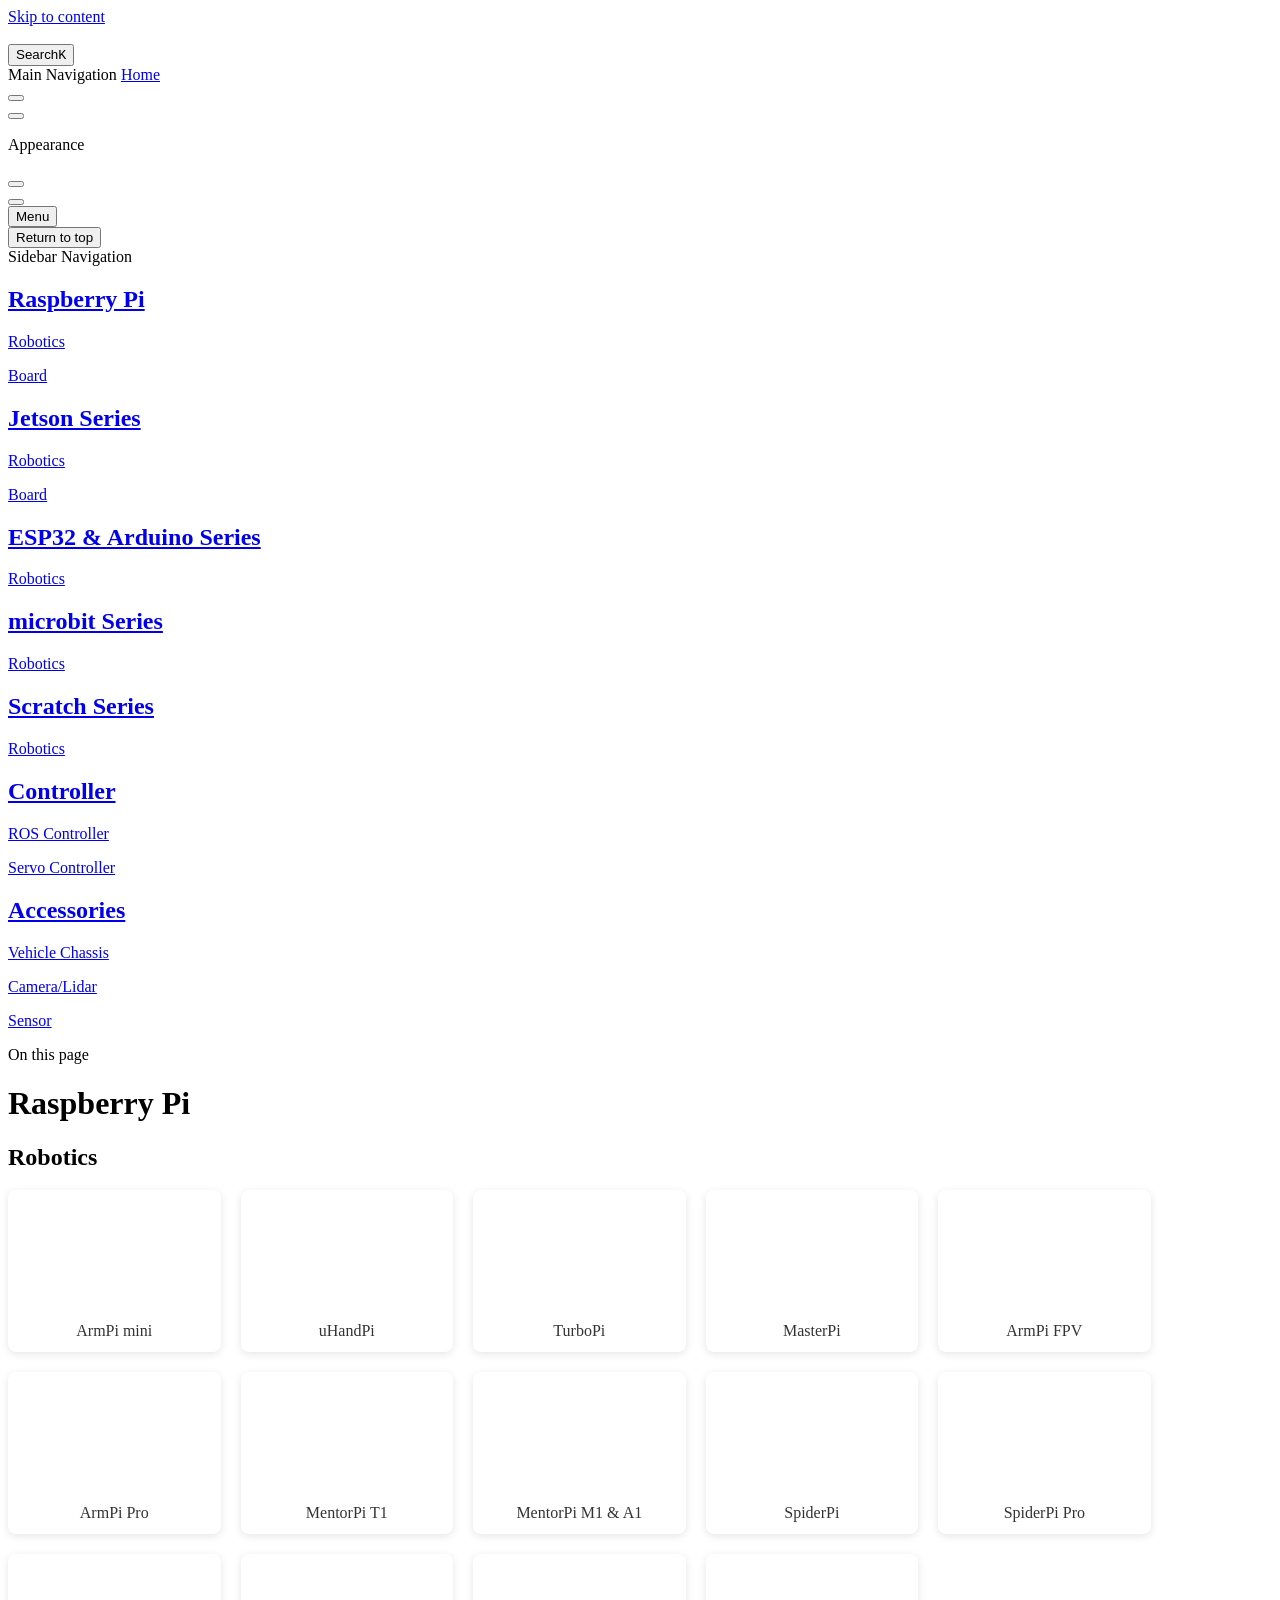
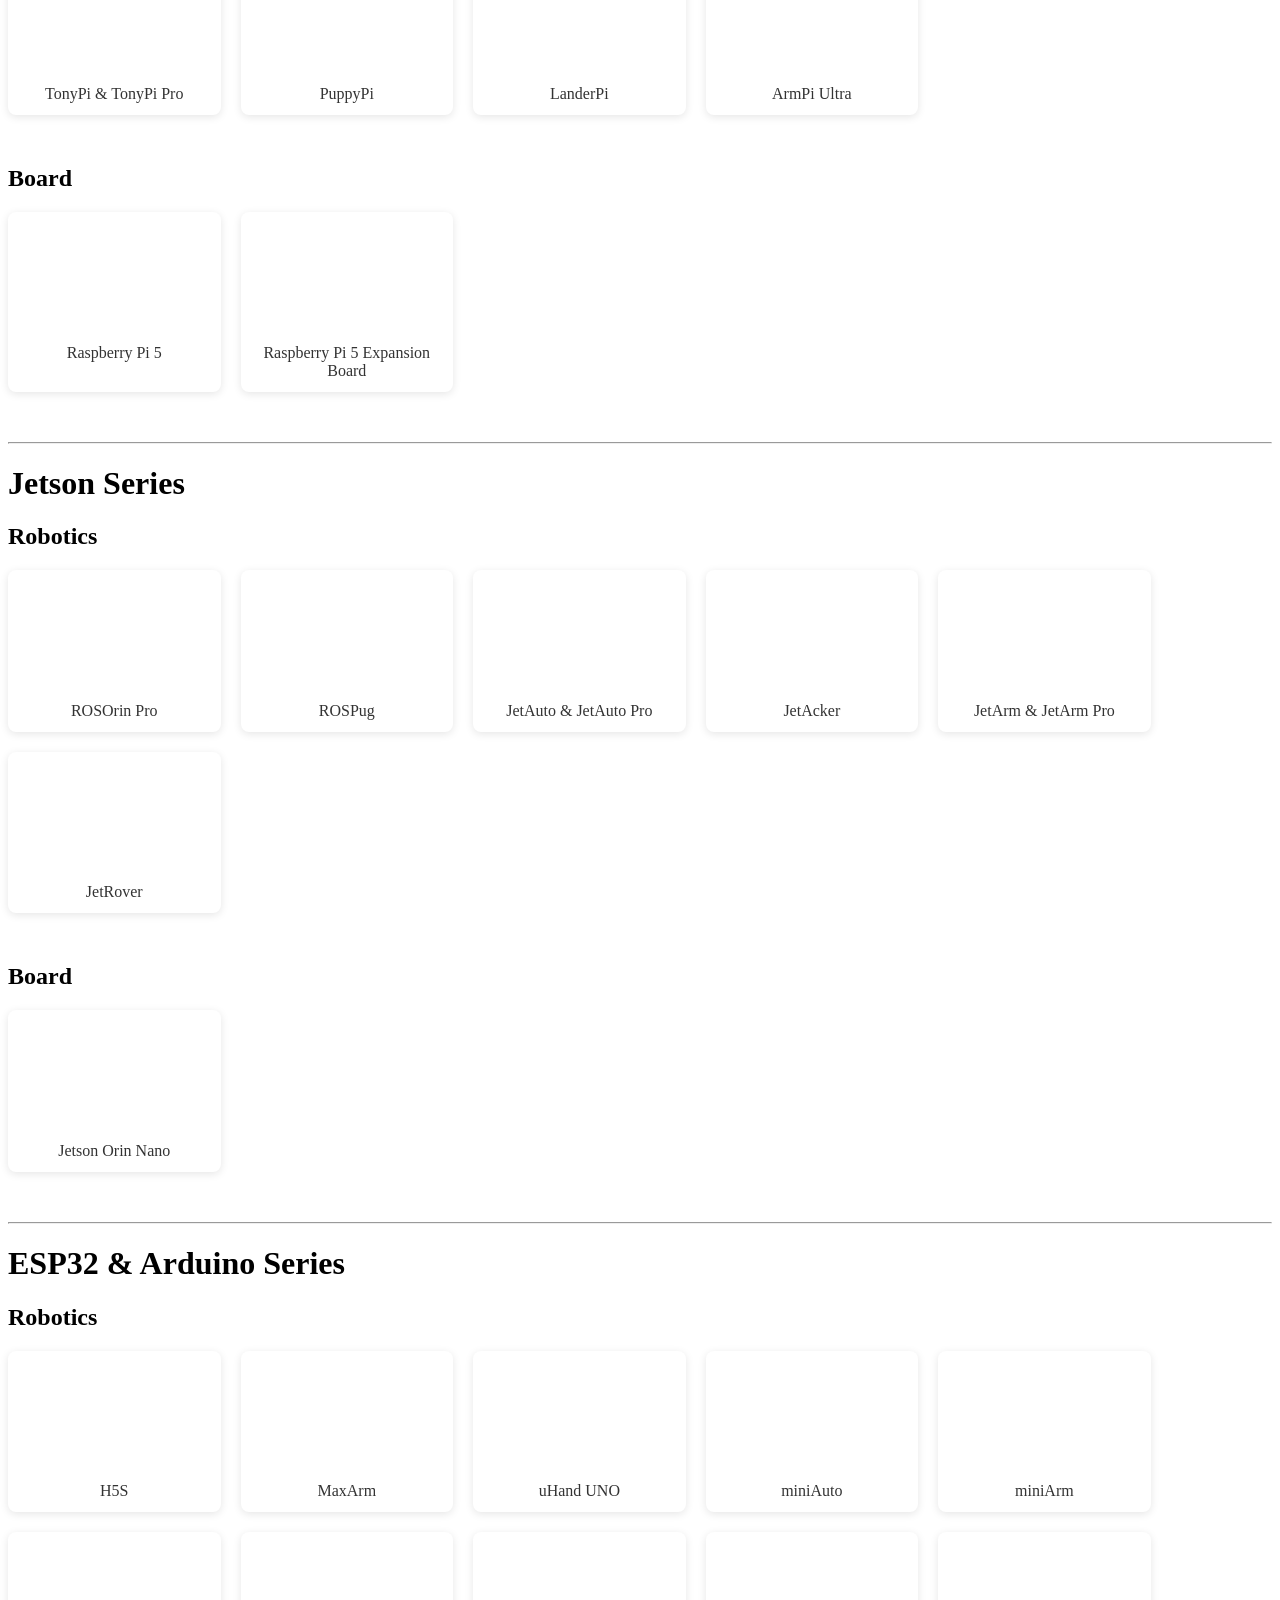
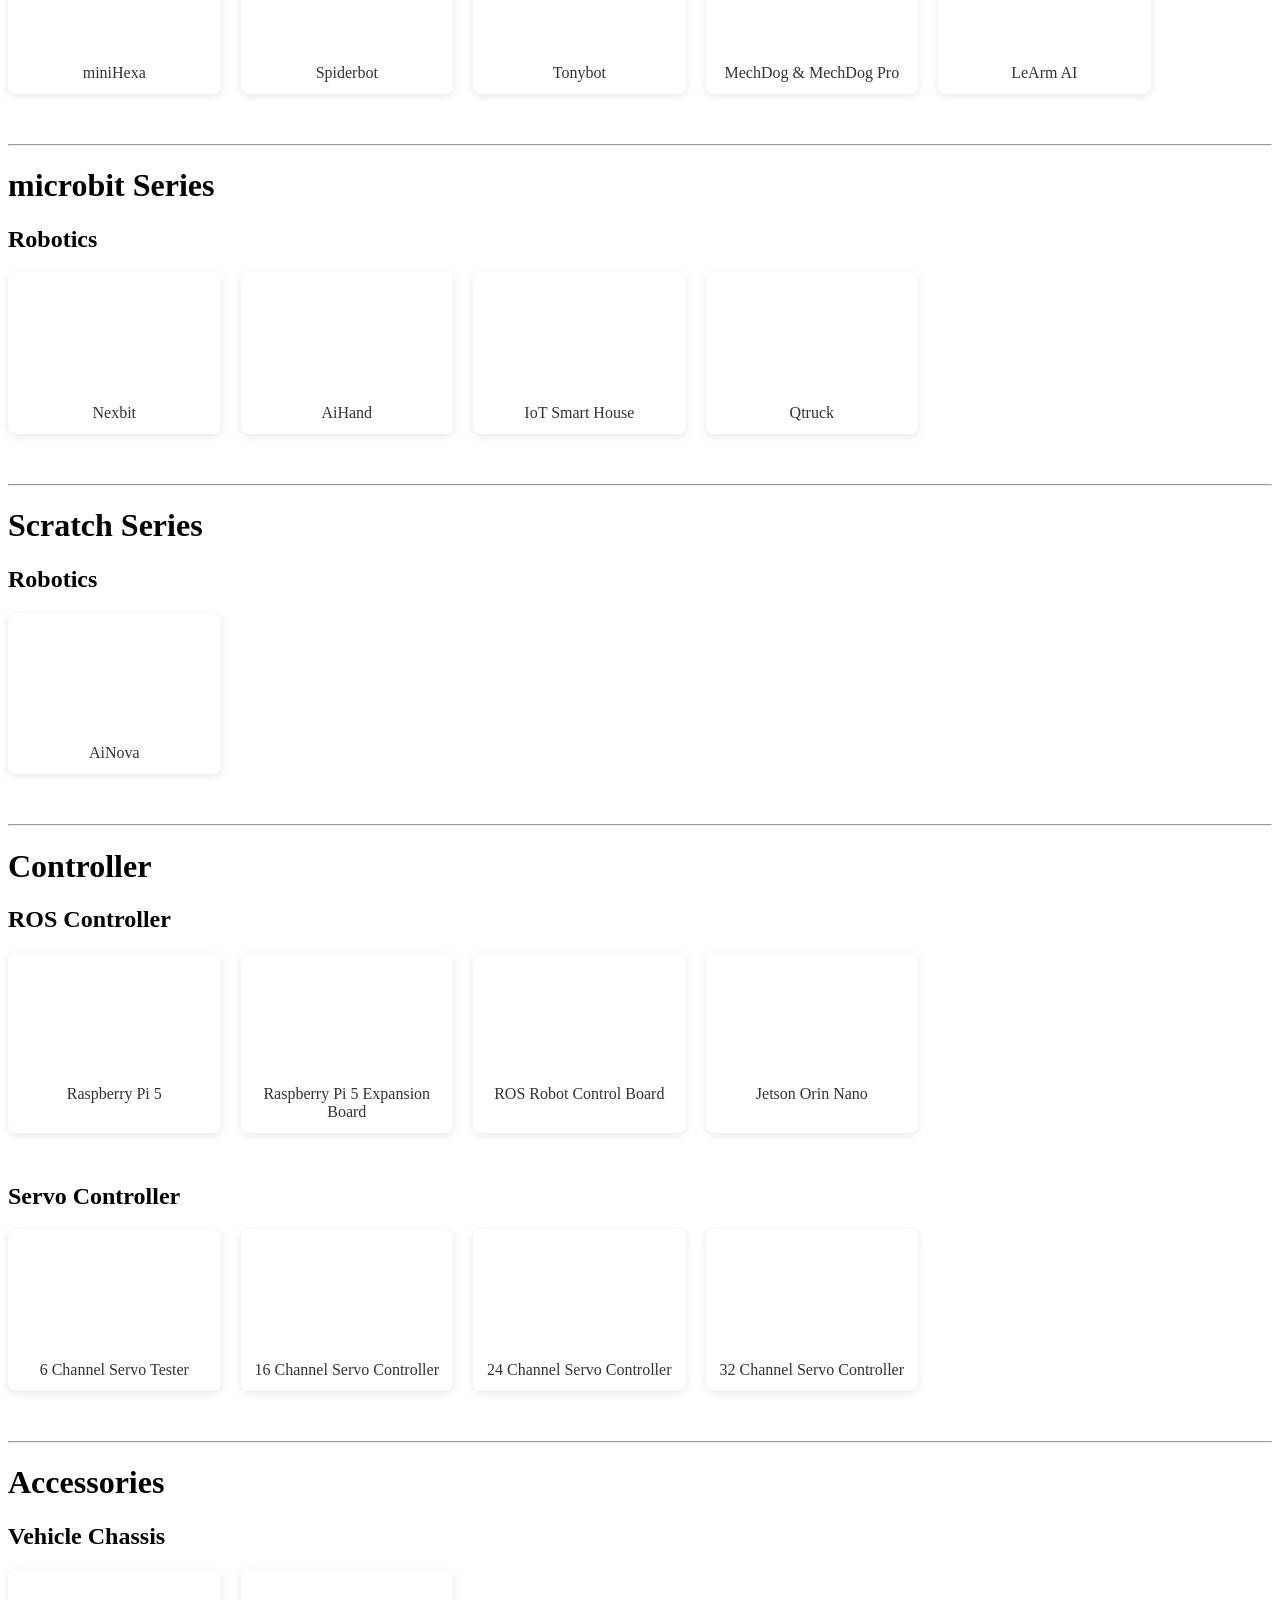
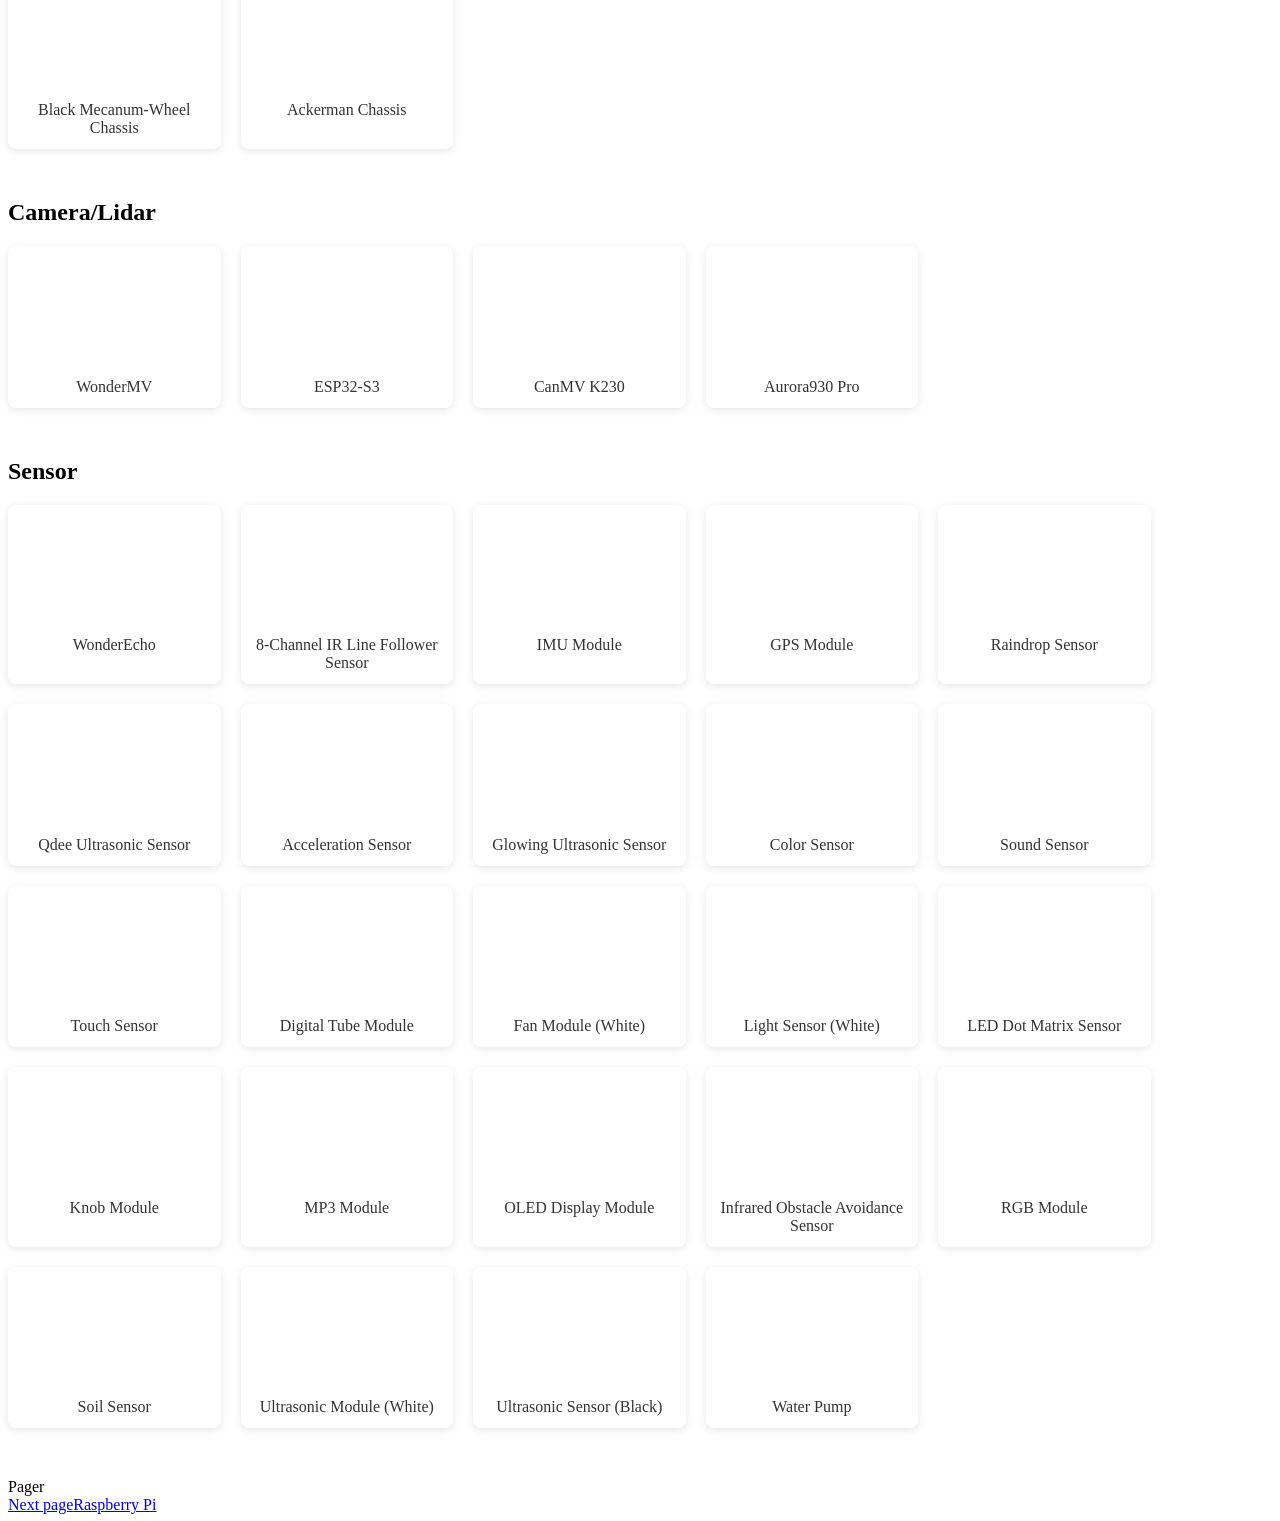
==== commit 32a9eca6: "内容修改" ====
--- a/projects/Hiwonder-docs/en/latest/index.html
+++ b/projects/Hiwonder-docs/en/latest/index.html
@@ -6,21 +6,21 @@
     <title>Hiwonder Docs</title>
     <meta name="description" content="Hiwonder documentation portal">
     <meta name="generator" content="VitePress v1.6.4">
-    <link rel="preload stylesheet" href="/projects/Hiwonder-docs/en/latest/assets/style.D3UNR7xV.css" as="style">
-    <link rel="preload stylesheet" href="/projects/Hiwonder-docs/en/latest/vp-icons.css" as="style">
+    <link rel="preload stylesheet" href="/assets/style.CiDMl7mD.css" as="style">
+    <link rel="preload stylesheet" href="/vp-icons.css" as="style">
     
-    <script type="module" src="/projects/Hiwonder-docs/en/latest/assets/app.BOv2Day_.js"></script>
-    <link rel="preload" href="/projects/Hiwonder-docs/en/latest/assets/inter-roman-latin.Di8DUHzh.woff2" as="font" type="font/woff2" crossorigin="">
-    <link rel="modulepreload" href="/projects/Hiwonder-docs/en/latest/assets/chunks/theme.BQt0xPFu.js">
-    <link rel="modulepreload" href="/projects/Hiwonder-docs/en/latest/assets/chunks/framework.MEyWz5z_.js">
-    <link rel="modulepreload" href="/projects/Hiwonder-docs/en/latest/assets/index.md.FjjywI8a.lean.js">
-    <link rel="icon" href="/projects/Hiwonder-docs/en/latest/favicon.ico">
+    <script type="module" src="/assets/app.CeJVV_iH.js"></script>
+    <link rel="preload" href="/assets/inter-roman-latin.Di8DUHzh.woff2" as="font" type="font/woff2" crossorigin="">
+    <link rel="modulepreload" href="/assets/chunks/theme.BDBQwVrr.js">
+    <link rel="modulepreload" href="/assets/chunks/framework.5hmNn4q_.js">
+    <link rel="modulepreload" href="/assets/index.md.CNjrwZpV.lean.js">
+    <link rel="icon" href="/favicon.ico">
     <script id="check-dark-mode">(()=>{const e=localStorage.getItem("vitepress-theme-appearance")||"auto",a=window.matchMedia("(prefers-color-scheme: dark)").matches;(!e||e==="auto"?a:e==="dark")&&document.documentElement.classList.add("dark")})();</script>
     <script id="check-mac-os">document.documentElement.classList.toggle("mac",/Mac|iPhone|iPod|iPad/i.test(navigator.platform));</script>
   </head>
   <body>
-    <div id="app"><!--[--><div class="page-redirect" style="text-align:center;padding:100px 20px;"><p>Redirecting to content page...</p><p><a href="/projects/Hiwonder-docs/en/latest/docs/index.html" target="_self">If you are not redirected automatically, click here</a></p></div><!--[--><!----><!--]--><!----><!--]--></div>
-    <script>window.__VP_HASH_MAP__=JSON.parse("{\"docs_index.md\":\"7W5kVWk_\",\"index.md\":\"FjjywI8a\"}");window.__VP_SITE_DATA__=JSON.parse("{\"lang\":\"en-US\",\"dir\":\"ltr\",\"title\":\"Hiwonder Docs\",\"description\":\"Hiwonder documentation portal\",\"base\":\"/projects/Hiwonder-docs/en/latest/\",\"head\":[],\"router\":{\"prefetchLinks\":true},\"appearance\":true,\"themeConfig\":{\"siteTitle\":false,\"logo\":\"/e-logo.png\",\"outline\":[2,3],\"search\":{\"provider\":\"local\",\"options\":{\"translations\":{\"button\":{\"buttonText\":\"Search\",\"buttonAriaLabel\":\"Search\"},\"modal\":{\"searchBox\":{\"resetButtonTitle\":\"Clear search query\",\"resetButtonAriaLabel\":\"Clear search query\",\"cancelButtonText\":\"Cancel\",\"cancelButtonAriaLabel\":\"Cancel\"},\"startScreen\":{\"recentSearchTitle\":\"Recent Searches\",\"noRecentSearchText\":\"No recent searches\",\"suggestedQueryTitle\":\"Suggested Queries\"},\"noResultsScreen\":{\"noResultsText\":\"No results found for\",\"suggestedQueryText\":\"You can try searching for\",\"reportMissingResultsText\":\"Have any queries?\",\"reportMissingResultsLinkText\":\"Report here\"},\"footer\":{\"selectText\":\"to select\",\"navigateText\":\"to navigate\",\"closeText\":\"to close\"}}}}},\"nav\":[{\"text\":\"Home\",\"link\":\"https://wiki.hiwonder.com/\",\"target\":\"_self\"}],\"sidebar\":[{\"text\":\"Raspberry Pi\",\"link\":\"/docs/index.html#raspberry-pi\",\"collapsed\":false,\"items\":[{\"text\":\"Robotics\",\"link\":\"/docs/index.html#robotics\"},{\"text\":\"Board\",\"link\":\"/docs/index.html#board\"}]},{\"text\":\"Jetson Series\",\"link\":\"/docs/index.html#jetson-series\",\"collapsed\":false,\"items\":[{\"text\":\"Robotics\",\"link\":\"/docs/index.html#robotics-1\"},{\"text\":\"Board\",\"link\":\"/docs/index.html#board-1\"}]},{\"text\":\"ESP32 & Arduino Series\",\"link\":\"/docs/index.html#esp32-arduino-series\",\"collapsed\":false,\"items\":[{\"text\":\"Robotics\",\"link\":\"/docs/index.html#robotics-2\"}]},{\"text\":\"microbit Series\",\"link\":\"/docs/index.html#microbit-series\",\"collapsed\":false,\"items\":[{\"text\":\"Robotics\",\"link\":\"/docs/index.html#robotics-3\"}]},{\"text\":\"Scratch Series\",\"link\":\"/docs/index.html#scratch-series\",\"collapsed\":false,\"items\":[{\"text\":\"Robotics\",\"link\":\"/docs/index.html#robotics-4\"}]},{\"text\":\"Controller\",\"link\":\"/docs/index.html#controller\",\"collapsed\":false,\"items\":[{\"text\":\"ROS Controller\",\"link\":\"/docs/index.html#ros-controller\"},{\"text\":\"Servo Controller\",\"link\":\"/docs/index.html#servo-controller\"}]},{\"text\":\"Accessories\",\"link\":\"/docs/index.html#accessories\",\"collapsed\":false,\"items\":[{\"text\":\"Vehicle Chassis\",\"link\":\"/docs/index.html#vehicle-chassis\"},{\"text\":\"Camera/Lidar\",\"link\":\"/docs/index.html#camera-lidar\"},{\"text\":\"Sensor\",\"link\":\"/docs/index.html#sensor\"}]}]},\"locales\":{},\"scrollOffset\":134,\"cleanUrls\":false}");</script>
+    <div id="app"><!--[--><div class="Layout" data-v-5d98c3a5><!--[--><!--]--><!--[--><span tabindex="-1" data-v-0b0ada53></span><a href="#VPContent" class="VPSkipLink visually-hidden" data-v-0b0ada53>Skip to content</a><!--]--><!----><header class="VPNav" data-v-5d98c3a5 data-v-ae24b3ad><div class="VPNavBar" data-v-ae24b3ad data-v-6aa21345><div class="wrapper" data-v-6aa21345><div class="container" data-v-6aa21345><div class="title" data-v-6aa21345><div class="VPNavBarTitle has-sidebar" data-v-6aa21345 data-v-1168a8e4><a class="title" href="/" data-v-1168a8e4><!--[--><!--]--><!--[--><img class="VPImage logo" src="/e-logo.png" alt data-v-8426fc1a><!--]--><!----><!--[--><!--]--></a></div></div><div class="content" data-v-6aa21345><div class="content-body" data-v-6aa21345><!--[--><!--]--><div class="VPNavBarSearch search" data-v-6aa21345><!--[--><!----><div id="local-search"><button type="button" class="DocSearch DocSearch-Button" aria-label="Search"><span class="DocSearch-Button-Container"><span class="vp-icon DocSearch-Search-Icon"></span><span class="DocSearch-Button-Placeholder">Search</span></span><span class="DocSearch-Button-Keys"><kbd class="DocSearch-Button-Key"></kbd><kbd class="DocSearch-Button-Key">K</kbd></span></button></div><!--]--></div><nav aria-labelledby="main-nav-aria-label" class="VPNavBarMenu menu" data-v-6aa21345 data-v-dc692963><span id="main-nav-aria-label" class="visually-hidden" data-v-dc692963> Main Navigation </span><!--[--><!--[--><a class="VPLink link vp-external-link-icon VPNavBarMenuLink" href="https://wiki.hiwonder.com/" target="_self" rel="noreferrer" tabindex="0" data-v-dc692963 data-v-e56f3d57><!--[--><span data-v-e56f3d57>Home</span><!--]--></a><!--]--><!--]--></nav><!----><div class="VPNavBarAppearance appearance" data-v-6aa21345 data-v-6c893767><button class="VPSwitch VPSwitchAppearance" type="button" role="switch" title aria-checked="false" data-v-6c893767 data-v-5337faa4 data-v-1d5665e3><span class="check" data-v-1d5665e3><span class="icon" data-v-1d5665e3><!--[--><span class="vpi-sun sun" data-v-5337faa4></span><span class="vpi-moon moon" data-v-5337faa4></span><!--]--></span></span></button></div><!----><div class="VPFlyout VPNavBarExtra extra" data-v-6aa21345 data-v-bb2aa2f0 data-v-cf11d7a2><button type="button" class="button" aria-haspopup="true" aria-expanded="false" aria-label="extra navigation" data-v-cf11d7a2><span class="vpi-more-horizontal icon" data-v-cf11d7a2></span></button><div class="menu" data-v-cf11d7a2><div class="VPMenu" data-v-cf11d7a2 data-v-b98bc113><!----><!--[--><!--[--><!----><div class="group" data-v-bb2aa2f0><div class="item appearance" data-v-bb2aa2f0><p class="label" data-v-bb2aa2f0>Appearance</p><div class="appearance-action" data-v-bb2aa2f0><button class="VPSwitch VPSwitchAppearance" type="button" role="switch" title aria-checked="false" data-v-bb2aa2f0 data-v-5337faa4 data-v-1d5665e3><span class="check" data-v-1d5665e3><span class="icon" data-v-1d5665e3><!--[--><span class="vpi-sun sun" data-v-5337faa4></span><span class="vpi-moon moon" data-v-5337faa4></span><!--]--></span></span></button></div></div></div><!----><!--]--><!--]--></div></div></div><!--[--><!--]--><button type="button" class="VPNavBarHamburger hamburger" aria-label="mobile navigation" aria-expanded="false" aria-controls="VPNavScreen" data-v-6aa21345 data-v-e5dd9c1c><span class="container" data-v-e5dd9c1c><span class="top" data-v-e5dd9c1c></span><span class="middle" data-v-e5dd9c1c></span><span class="bottom" data-v-e5dd9c1c></span></span></button></div></div></div></div><div class="divider" data-v-6aa21345><div class="divider-line" data-v-6aa21345></div></div></div><!----></header><div class="VPLocalNav has-sidebar empty" data-v-5d98c3a5 data-v-a6f0e41e><div class="container" data-v-a6f0e41e><button class="menu" aria-expanded="false" aria-controls="VPSidebarNav" data-v-a6f0e41e><span class="vpi-align-left menu-icon" data-v-a6f0e41e></span><span class="menu-text" data-v-a6f0e41e>Menu</span></button><div class="VPLocalNavOutlineDropdown" style="--vp-vh:0px;" data-v-a6f0e41e data-v-8a42e2b4><button data-v-8a42e2b4>Return to top</button><!----></div></div></div><aside class="VPSidebar" data-v-5d98c3a5 data-v-319d5ca6><div class="curtain" data-v-319d5ca6></div><nav class="nav" id="VPSidebarNav" aria-labelledby="sidebar-aria-label" tabindex="-1" data-v-319d5ca6><span class="visually-hidden" id="sidebar-aria-label" data-v-319d5ca6> Sidebar Navigation </span><!--[--><!--]--><!--[--><div class="no-transition group" data-v-c40bc020><section class="VPSidebarItem level-0 collapsible is-link" data-v-c40bc020 data-v-b3fd67f8><div class="item" tabindex="0" data-v-b3fd67f8><div class="indicator" data-v-b3fd67f8></div><a class="VPLink link link" href="/#raspberry-pi" data-v-b3fd67f8><!--[--><h2 class="text" data-v-b3fd67f8>Raspberry Pi</h2><!--]--></a><div class="caret" role="button" aria-label="toggle section" tabindex="0" data-v-b3fd67f8><span class="vpi-chevron-right caret-icon" data-v-b3fd67f8></span></div></div><div class="items" data-v-b3fd67f8><!--[--><div class="VPSidebarItem level-1 is-link" data-v-b3fd67f8 data-v-b3fd67f8><div class="item" data-v-b3fd67f8><div class="indicator" data-v-b3fd67f8></div><a class="VPLink link link" href="/#robotics" data-v-b3fd67f8><!--[--><p class="text" data-v-b3fd67f8>Robotics</p><!--]--></a><!----></div><!----></div><div class="VPSidebarItem level-1 is-link" data-v-b3fd67f8 data-v-b3fd67f8><div class="item" data-v-b3fd67f8><div class="indicator" data-v-b3fd67f8></div><a class="VPLink link link" href="/#board" data-v-b3fd67f8><!--[--><p class="text" data-v-b3fd67f8>Board</p><!--]--></a><!----></div><!----></div><!--]--></div></section></div><div class="no-transition group" data-v-c40bc020><section class="VPSidebarItem level-0 collapsible is-link" data-v-c40bc020 data-v-b3fd67f8><div class="item" tabindex="0" data-v-b3fd67f8><div class="indicator" data-v-b3fd67f8></div><a class="VPLink link link" href="/#jetson-series" data-v-b3fd67f8><!--[--><h2 class="text" data-v-b3fd67f8>Jetson Series</h2><!--]--></a><div class="caret" role="button" aria-label="toggle section" tabindex="0" data-v-b3fd67f8><span class="vpi-chevron-right caret-icon" data-v-b3fd67f8></span></div></div><div class="items" data-v-b3fd67f8><!--[--><div class="VPSidebarItem level-1 is-link" data-v-b3fd67f8 data-v-b3fd67f8><div class="item" data-v-b3fd67f8><div class="indicator" data-v-b3fd67f8></div><a class="VPLink link link" href="/#robotics-1" data-v-b3fd67f8><!--[--><p class="text" data-v-b3fd67f8>Robotics</p><!--]--></a><!----></div><!----></div><div class="VPSidebarItem level-1 is-link" data-v-b3fd67f8 data-v-b3fd67f8><div class="item" data-v-b3fd67f8><div class="indicator" data-v-b3fd67f8></div><a class="VPLink link link" href="/#board-1" data-v-b3fd67f8><!--[--><p class="text" data-v-b3fd67f8>Board</p><!--]--></a><!----></div><!----></div><!--]--></div></section></div><div class="no-transition group" data-v-c40bc020><section class="VPSidebarItem level-0 collapsible is-link" data-v-c40bc020 data-v-b3fd67f8><div class="item" tabindex="0" data-v-b3fd67f8><div class="indicator" data-v-b3fd67f8></div><a class="VPLink link link" href="/#esp32-arduino-series" data-v-b3fd67f8><!--[--><h2 class="text" data-v-b3fd67f8>ESP32 & Arduino Series</h2><!--]--></a><div class="caret" role="button" aria-label="toggle section" tabindex="0" data-v-b3fd67f8><span class="vpi-chevron-right caret-icon" data-v-b3fd67f8></span></div></div><div class="items" data-v-b3fd67f8><!--[--><div class="VPSidebarItem level-1 is-link" data-v-b3fd67f8 data-v-b3fd67f8><div class="item" data-v-b3fd67f8><div class="indicator" data-v-b3fd67f8></div><a class="VPLink link link" href="/#robotics-2" data-v-b3fd67f8><!--[--><p class="text" data-v-b3fd67f8>Robotics</p><!--]--></a><!----></div><!----></div><!--]--></div></section></div><div class="no-transition group" data-v-c40bc020><section class="VPSidebarItem level-0 collapsible is-link" data-v-c40bc020 data-v-b3fd67f8><div class="item" tabindex="0" data-v-b3fd67f8><div class="indicator" data-v-b3fd67f8></div><a class="VPLink link link" href="/#microbit-series" data-v-b3fd67f8><!--[--><h2 class="text" data-v-b3fd67f8>microbit Series</h2><!--]--></a><div class="caret" role="button" aria-label="toggle section" tabindex="0" data-v-b3fd67f8><span class="vpi-chevron-right caret-icon" data-v-b3fd67f8></span></div></div><div class="items" data-v-b3fd67f8><!--[--><div class="VPSidebarItem level-1 is-link" data-v-b3fd67f8 data-v-b3fd67f8><div class="item" data-v-b3fd67f8><div class="indicator" data-v-b3fd67f8></div><a class="VPLink link link" href="/#robotics-3" data-v-b3fd67f8><!--[--><p class="text" data-v-b3fd67f8>Robotics</p><!--]--></a><!----></div><!----></div><!--]--></div></section></div><div class="no-transition group" data-v-c40bc020><section class="VPSidebarItem level-0 collapsible is-link" data-v-c40bc020 data-v-b3fd67f8><div class="item" tabindex="0" data-v-b3fd67f8><div class="indicator" data-v-b3fd67f8></div><a class="VPLink link link" href="/#scratch-series" data-v-b3fd67f8><!--[--><h2 class="text" data-v-b3fd67f8>Scratch Series</h2><!--]--></a><div class="caret" role="button" aria-label="toggle section" tabindex="0" data-v-b3fd67f8><span class="vpi-chevron-right caret-icon" data-v-b3fd67f8></span></div></div><div class="items" data-v-b3fd67f8><!--[--><div class="VPSidebarItem level-1 is-link" data-v-b3fd67f8 data-v-b3fd67f8><div class="item" data-v-b3fd67f8><div class="indicator" data-v-b3fd67f8></div><a class="VPLink link link" href="/#robotics-4" data-v-b3fd67f8><!--[--><p class="text" data-v-b3fd67f8>Robotics</p><!--]--></a><!----></div><!----></div><!--]--></div></section></div><div class="no-transition group" data-v-c40bc020><section class="VPSidebarItem level-0 collapsible is-link" data-v-c40bc020 data-v-b3fd67f8><div class="item" tabindex="0" data-v-b3fd67f8><div class="indicator" data-v-b3fd67f8></div><a class="VPLink link link" href="/#controller" data-v-b3fd67f8><!--[--><h2 class="text" data-v-b3fd67f8>Controller</h2><!--]--></a><div class="caret" role="button" aria-label="toggle section" tabindex="0" data-v-b3fd67f8><span class="vpi-chevron-right caret-icon" data-v-b3fd67f8></span></div></div><div class="items" data-v-b3fd67f8><!--[--><div class="VPSidebarItem level-1 is-link" data-v-b3fd67f8 data-v-b3fd67f8><div class="item" data-v-b3fd67f8><div class="indicator" data-v-b3fd67f8></div><a class="VPLink link link" href="/#ros-controller" data-v-b3fd67f8><!--[--><p class="text" data-v-b3fd67f8>ROS Controller</p><!--]--></a><!----></div><!----></div><div class="VPSidebarItem level-1 is-link" data-v-b3fd67f8 data-v-b3fd67f8><div class="item" data-v-b3fd67f8><div class="indicator" data-v-b3fd67f8></div><a class="VPLink link link" href="/#servo-controller" data-v-b3fd67f8><!--[--><p class="text" data-v-b3fd67f8>Servo Controller</p><!--]--></a><!----></div><!----></div><!--]--></div></section></div><div class="no-transition group" data-v-c40bc020><section class="VPSidebarItem level-0 collapsible is-link" data-v-c40bc020 data-v-b3fd67f8><div class="item" tabindex="0" data-v-b3fd67f8><div class="indicator" data-v-b3fd67f8></div><a class="VPLink link link" href="/#accessories" data-v-b3fd67f8><!--[--><h2 class="text" data-v-b3fd67f8>Accessories</h2><!--]--></a><div class="caret" role="button" aria-label="toggle section" tabindex="0" data-v-b3fd67f8><span class="vpi-chevron-right caret-icon" data-v-b3fd67f8></span></div></div><div class="items" data-v-b3fd67f8><!--[--><div class="VPSidebarItem level-1 is-link" data-v-b3fd67f8 data-v-b3fd67f8><div class="item" data-v-b3fd67f8><div class="indicator" data-v-b3fd67f8></div><a class="VPLink link link" href="/#vehicle-chassis" data-v-b3fd67f8><!--[--><p class="text" data-v-b3fd67f8>Vehicle Chassis</p><!--]--></a><!----></div><!----></div><div class="VPSidebarItem level-1 is-link" data-v-b3fd67f8 data-v-b3fd67f8><div class="item" data-v-b3fd67f8><div class="indicator" data-v-b3fd67f8></div><a class="VPLink link link" href="/#camera-lidar" data-v-b3fd67f8><!--[--><p class="text" data-v-b3fd67f8>Camera/Lidar</p><!--]--></a><!----></div><!----></div><div class="VPSidebarItem level-1 is-link" data-v-b3fd67f8 data-v-b3fd67f8><div class="item" data-v-b3fd67f8><div class="indicator" data-v-b3fd67f8></div><a class="VPLink link link" href="/#sensor" data-v-b3fd67f8><!--[--><p class="text" data-v-b3fd67f8>Sensor</p><!--]--></a><!----></div><!----></div><!--]--></div></section></div><!--]--><!--[--><!--]--></nav></aside><div class="VPContent has-sidebar" id="VPContent" data-v-5d98c3a5 data-v-1428d186><div class="VPDoc has-sidebar has-aside" data-v-1428d186 data-v-39a288b8><!--[--><!--]--><div class="container" data-v-39a288b8><div class="aside" data-v-39a288b8><div class="aside-curtain" data-v-39a288b8></div><div class="aside-container" data-v-39a288b8><div class="aside-content" data-v-39a288b8><div class="VPDocAside" data-v-39a288b8 data-v-3f215769><!--[--><!--]--><!--[--><!--]--><nav aria-labelledby="doc-outline-aria-label" class="VPDocAsideOutline" data-v-3f215769 data-v-a5bbad30><div class="content" data-v-a5bbad30><div class="outline-marker" data-v-a5bbad30></div><div aria-level="2" class="outline-title" id="doc-outline-aria-label" role="heading" data-v-a5bbad30>On this page</div><ul class="VPDocOutlineItem root" data-v-a5bbad30 data-v-b933a997><!--[--><!--]--></ul></div></nav><!--[--><!--]--><div class="spacer" data-v-3f215769></div><!--[--><!--]--><!----><!--[--><!--]--><!--[--><!--]--></div></div></div></div><div class="content" data-v-39a288b8><div class="content-container" data-v-39a288b8><!--[--><!--]--><main class="main" data-v-39a288b8><div style="position:relative;" class="vp-doc _" data-v-39a288b8><div><h1 id="raspberry-pi" tabindex="-1">Raspberry Pi <a class="header-anchor" href="#raspberry-pi" aria-label="Permalink to &quot;Raspberry Pi&quot;">​</a></h1><h2 id="robotics" tabindex="-1">Robotics <a class="header-anchor" href="#robotics" aria-label="Permalink to &quot;Robotics&quot;">​</a></h2><div class="container"><div style="display:flex;flex-wrap:wrap;gap:20px;margin-bottom:50px;"><div style="width:calc(18% - 15px);min-width:150px;background:white;border-radius:8px;overflow:hidden;box-shadow:0 2px 8px rgba(0,0,0,0.1);"><a target="_blank" href="https://wiki.hiwonder.com/projects/ArmPi_mini/en/latest/" style="display:block;text-decoration:none;"><img class="vp-lazy-image is-pending" data-lazy-image="true" fetchpriority="low" decoding="async" loading="lazy" height="200" width="200" src="data:image/svg+xml,%3Csvg xmlns=%22http://www.w3.org/2000/svg%22 width=%2216%22 height=%229%22 viewBox=%220 0 16 9%22%3E%3C/svg%3E" data-lazy-src="/assets/ArmPi_mini.BLo2axv8.png" alt="鍥剧墖1" style="width:100%;height:auto;display:block;"><div style="padding:12px 4px;text-align:center;color:#333;"><span>ArmPi mini</span></div></a></div><div style="width:calc(18% - 15px);min-width:150px;background:white;border-radius:8px;overflow:hidden;box-shadow:0 2px 8px rgba(0,0,0,0.1);"><a target="_blank" href="https://wiki.hiwonder.com/projects/uHandPi/en/latest/" style="display:block;text-decoration:none;"><img class="vp-lazy-image is-pending" data-lazy-image="true" fetchpriority="low" decoding="async" loading="lazy" height="200" width="200" src="data:image/svg+xml,%3Csvg xmlns=%22http://www.w3.org/2000/svg%22 width=%2216%22 height=%229%22 viewBox=%220 0 16 9%22%3E%3C/svg%3E" data-lazy-src="/assets/uHandPi.DrfId8yc.png" alt="鍥剧墖1" style="width:100%;height:auto;display:block;"><div style="padding:12px 4px;text-align:center;color:#333;"><span>uHandPi</span></div></a></div><div style="width:calc(18% - 15px);min-width:150px;background:white;border-radius:8px;overflow:hidden;box-shadow:0 2px 8px rgba(0,0,0,0.1);"><a target="_blank" href="https://wiki.hiwonder.com/projects/TurboPi/en/advanced/" style="display:block;text-decoration:none;"><img class="vp-lazy-image is-pending" data-lazy-image="true" fetchpriority="low" decoding="async" loading="lazy" height="200" width="200" src="data:image/svg+xml,%3Csvg xmlns=%22http://www.w3.org/2000/svg%22 width=%2216%22 height=%229%22 viewBox=%220 0 16 9%22%3E%3C/svg%3E" data-lazy-src="/assets/TurboPi.CKITA_iW.png" alt="鍥剧墖1" style="width:100%;height:auto;display:block;"><div style="padding:12px 4px;text-align:center;color:#333;"><span>TurboPi</span></div></a></div><div style="width:calc(18% - 15px);min-width:150px;background:white;border-radius:8px;overflow:hidden;box-shadow:0 2px 8px rgba(0,0,0,0.1);"><a target="_blank" href="https://wiki.hiwonder.com/projects/MasterPi/en/latest/" style="display:block;text-decoration:none;"><img class="vp-lazy-image is-pending" data-lazy-image="true" fetchpriority="low" decoding="async" loading="lazy" height="200" width="200" src="data:image/svg+xml,%3Csvg xmlns=%22http://www.w3.org/2000/svg%22 width=%2216%22 height=%229%22 viewBox=%220 0 16 9%22%3E%3C/svg%3E" data-lazy-src="/assets/MasterPi.Bm-Gv4fM.png" alt="鍥剧墖1" style="width:100%;height:auto;display:block;"><div style="padding:12px 4px;text-align:center;color:#333;"><span>MasterPi</span></div></a></div><div style="width:calc(18% - 15px);min-width:150px;background:white;border-radius:8px;overflow:hidden;box-shadow:0 2px 8px rgba(0,0,0,0.1);"><a target="_blank" href="https://wiki.hiwonder.com/projects/ArmPi_FPV/en/latest/" style="display:block;text-decoration:none;"><img class="vp-lazy-image is-pending" data-lazy-image="true" fetchpriority="low" decoding="async" loading="lazy" height="200" width="200" src="data:image/svg+xml,%3Csvg xmlns=%22http://www.w3.org/2000/svg%22 width=%2216%22 height=%229%22 viewBox=%220 0 16 9%22%3E%3C/svg%3E" data-lazy-src="/assets/ArmPi_FPV.BoXKTqHG.png" alt="鍥剧墖1" style="width:100%;height:auto;display:block;"><div style="padding:12px 4px;text-align:center;color:#333;"><span>ArmPi FPV</span></div></a></div><div style="width:calc(18% - 15px);min-width:150px;background:white;border-radius:8px;overflow:hidden;box-shadow:0 2px 8px rgba(0,0,0,0.1);"><a target="_blank" href="https://wiki.hiwonder.com/projects/ArmPi_Pro/en/latest/" style="display:block;text-decoration:none;"><img class="vp-lazy-image is-pending" data-lazy-image="true" fetchpriority="low" decoding="async" loading="lazy" height="200" width="200" src="data:image/svg+xml,%3Csvg xmlns=%22http://www.w3.org/2000/svg%22 width=%2216%22 height=%229%22 viewBox=%220 0 16 9%22%3E%3C/svg%3E" data-lazy-src="/assets/ArmPi_Pro.ZvuTp6_V.png" alt="鍥剧墖1" style="width:100%;height:auto;display:block;"><div style="padding:12px 4px;text-align:center;color:#333;"><span>ArmPi Pro</span></div></a></div><div style="width:calc(18% - 15px);min-width:150px;background:white;border-radius:8px;overflow:hidden;box-shadow:0 2px 8px rgba(0,0,0,0.1);"><a target="_blank" href="https://wiki.hiwonder.com/projects/MentorPi-T1/en/latest/" style="display:block;text-decoration:none;"><img class="vp-lazy-image is-pending" data-lazy-image="true" fetchpriority="low" decoding="async" loading="lazy" height="200" width="200" src="data:image/svg+xml,%3Csvg xmlns=%22http://www.w3.org/2000/svg%22 width=%2216%22 height=%229%22 viewBox=%220 0 16 9%22%3E%3C/svg%3E" data-lazy-src="/assets/MentorPi_T1.BohprpIm.png" alt="鍥剧墖1" style="width:100%;height:auto;display:block;"><div style="padding:12px 4px;text-align:center;color:#333;"><span>MentorPi T1</span></div></a></div><div style="width:calc(18% - 15px);min-width:150px;background:white;border-radius:8px;overflow:hidden;box-shadow:0 2px 8px rgba(0,0,0,0.1);"><a target="_blank" href="https://wiki.hiwonder.com/projects/MentorPi/en/latest/" style="display:block;text-decoration:none;"><img class="vp-lazy-image is-pending" data-lazy-image="true" fetchpriority="low" decoding="async" loading="lazy" height="200" width="200" src="data:image/svg+xml,%3Csvg xmlns=%22http://www.w3.org/2000/svg%22 width=%2216%22 height=%229%22 viewBox=%220 0 16 9%22%3E%3C/svg%3E" data-lazy-src="/assets/MentorPi_M1.nNvmS_9H.png" alt="鍥剧墖1" style="width:100%;height:auto;display:block;"><div style="padding:12px 4px;text-align:center;color:#333;"><span>MentorPi M1 &amp; A1</span></div></a></div><div style="width:calc(18% - 15px);min-width:150px;background:white;border-radius:8px;overflow:hidden;box-shadow:0 2px 8px rgba(0,0,0,0.1);"><a target="_blank" href="https://wiki.hiwonder.com/projects/SpiderPi/en/latest/" style="display:block;text-decoration:none;"><img class="vp-lazy-image is-pending" data-lazy-image="true" fetchpriority="low" decoding="async" loading="lazy" height="200" width="200" src="data:image/svg+xml,%3Csvg xmlns=%22http://www.w3.org/2000/svg%22 width=%2216%22 height=%229%22 viewBox=%220 0 16 9%22%3E%3C/svg%3E" data-lazy-src="/assets/SpiderPi.BIL_r7B1.png" alt="鍥剧墖1" style="width:100%;height:auto;display:block;"><div style="padding:12px 4px;text-align:center;color:#333;"><span>SpiderPi</span></div></a></div><div style="width:calc(18% - 15px);min-width:150px;background:white;border-radius:8px;overflow:hidden;box-shadow:0 2px 8px rgba(0,0,0,0.1);"><a target="_blank" href="https://wiki.hiwonder.com/projects/SpiderPi_Pro/en/latest/" style="display:block;text-decoration:none;"><img class="vp-lazy-image is-pending" data-lazy-image="true" fetchpriority="low" decoding="async" loading="lazy" height="200" width="200" src="data:image/svg+xml,%3Csvg xmlns=%22http://www.w3.org/2000/svg%22 width=%2216%22 height=%229%22 viewBox=%220 0 16 9%22%3E%3C/svg%3E" data-lazy-src="/assets/SpiderPi_Pro.BrVDMorD.png" alt="鍥剧墖1" style="width:100%;height:auto;display:block;"><div style="padding:12px 4px;text-align:center;color:#333;"><span>SpiderPi Pro</span></div></a></div><div style="width:calc(18% - 15px);min-width:150px;background:white;border-radius:8px;overflow:hidden;box-shadow:0 2px 8px rgba(0,0,0,0.1);"><a target="_blank" href="https://wiki.hiwonder.com/projects/TonyPi_Pro/en/latest/" style="display:block;text-decoration:none;"><img class="vp-lazy-image is-pending" data-lazy-image="true" fetchpriority="low" decoding="async" loading="lazy" height="200" width="200" src="data:image/svg+xml,%3Csvg xmlns=%22http://www.w3.org/2000/svg%22 width=%2216%22 height=%229%22 viewBox=%220 0 16 9%22%3E%3C/svg%3E" data-lazy-src="/assets/TonyPi.BUPkNVnm.png" alt="鍥剧墖1" style="width:100%;height:auto;display:block;"><div style="padding:12px 4px;text-align:center;color:#333;"><span>TonyPi &amp; TonyPi Pro</span></div></a></div><div style="width:calc(18% - 15px);min-width:150px;background:white;border-radius:8px;overflow:hidden;box-shadow:0 2px 8px rgba(0,0,0,0.1);"><a target="_blank" href="https://wiki.hiwonder.com/projects/PuppyPi/en/latest/" style="display:block;text-decoration:none;"><img class="vp-lazy-image is-pending" data-lazy-image="true" fetchpriority="low" decoding="async" loading="lazy" height="200" width="200" src="data:image/svg+xml,%3Csvg xmlns=%22http://www.w3.org/2000/svg%22 width=%2216%22 height=%229%22 viewBox=%220 0 16 9%22%3E%3C/svg%3E" data-lazy-src="/assets/PuppyPi.f3nyOn0A.png" alt="鍥剧墖1" style="width:100%;height:auto;display:block;"><div style="padding:12px 4px;text-align:center;color:#333;"><span>PuppyPi</span></div></a></div><div style="width:calc(18% - 15px);min-width:150px;background:white;border-radius:8px;overflow:hidden;box-shadow:0 2px 8px rgba(0,0,0,0.1);"><a target="_blank" href="https://wiki.hiwonder.com/projects/LanderPi/en/latest/" style="display:block;text-decoration:none;"><img class="vp-lazy-image is-pending" data-lazy-image="true" fetchpriority="low" decoding="async" loading="lazy" height="200" width="200" src="data:image/svg+xml,%3Csvg xmlns=%22http://www.w3.org/2000/svg%22 width=%2216%22 height=%229%22 viewBox=%220 0 16 9%22%3E%3C/svg%3E" data-lazy-src="/assets/LanderPi.DbZZYeso.png" alt="鍥剧墖1" style="width:100%;height:auto;display:block;"><div style="padding:12px 4px;text-align:center;color:#333;"><span>LanderPi</span></div></a></div><div style="width:calc(18% - 15px);min-width:150px;background:white;border-radius:8px;overflow:hidden;box-shadow:0 2px 8px rgba(0,0,0,0.1);"><a target="_blank" href="https://wiki.hiwonder.com/projects/ArmPi-Ultra/en/latest/" style="display:block;text-decoration:none;"><img class="vp-lazy-image is-pending" data-lazy-image="true" fetchpriority="low" decoding="async" loading="lazy" height="200" width="200" src="data:image/svg+xml,%3Csvg xmlns=%22http://www.w3.org/2000/svg%22 width=%2216%22 height=%229%22 viewBox=%220 0 16 9%22%3E%3C/svg%3E" data-lazy-src="/assets/ArmPi_Ultra.Bby9bQly.png" alt="鍥剧墖1" style="width:100%;height:auto;display:block;"><div style="padding:12px 4px;text-align:center;color:#333;"><span>ArmPi Ultra</span></div></a></div></div></div><h2 id="board" tabindex="-1">Board <a class="header-anchor" href="#board" aria-label="Permalink to &quot;Board&quot;">​</a></h2><div class="container"><div style="display:flex;flex-wrap:wrap;gap:20px;margin-bottom:50px;"><div style="width:calc(18% - 15px);min-width:150px;background:white;border-radius:8px;overflow:hidden;box-shadow:0 2px 8px rgba(0,0,0,0.1);"><a target="_blank" href="https://wiki.hiwonder.com/projects/Raspberry-Pi-5-Controller/en/latest/" style="display:block;text-decoration:none;"><img class="vp-lazy-image is-pending" data-lazy-image="true" fetchpriority="low" decoding="async" loading="lazy" height="200" width="200" src="data:image/svg+xml,%3Csvg xmlns=%22http://www.w3.org/2000/svg%22 width=%2216%22 height=%229%22 viewBox=%220 0 16 9%22%3E%3C/svg%3E" data-lazy-src="/assets/Raspberry_Pi_5.Ch_GAilo.png" alt="鍥剧墖1" style="width:100%;height:auto;display:block;"><div style="padding:12px 4px;text-align:center;color:#333;"><span>Raspberry Pi 5</span></div></a></div><div style="width:calc(18% - 15px);min-width:150px;background:white;border-radius:8px;overflow:hidden;box-shadow:0 2px 8px rgba(0,0,0,0.1);"><a target="_blank" href="https://wiki.hiwonder.com/projects/Raspberry-Pi-5-Expansion-Board/en/latest/" style="display:block;text-decoration:none;"><img class="vp-lazy-image is-pending" data-lazy-image="true" fetchpriority="low" decoding="async" loading="lazy" height="800" width="800" src="data:image/svg+xml,%3Csvg xmlns=%22http://www.w3.org/2000/svg%22 width=%2216%22 height=%229%22 viewBox=%220 0 16 9%22%3E%3C/svg%3E" data-lazy-src="/assets/Raspberry_Pi_5_Expansion_Board.BplHjC2f.png" alt="鍥剧墖1" style="width:100%;height:auto;display:block;"><div style="padding:12px 4px;text-align:center;color:#333;"><span>Raspberry Pi 5 Expansion Board</span></div></a></div></div></div><hr><h1 id="jetson-series" tabindex="-1">Jetson Series <a class="header-anchor" href="#jetson-series" aria-label="Permalink to &quot;Jetson Series&quot;">​</a></h1><h2 id="robotics-1" tabindex="-1">Robotics <a class="header-anchor" href="#robotics-1" aria-label="Permalink to &quot;Robotics&quot;">​</a></h2><div class="container"><div style="display:flex;flex-wrap:wrap;gap:20px;margin-bottom:50px;"><div style="width:calc(18% - 15px);min-width:150px;background:white;border-radius:8px;overflow:hidden;box-shadow:0 2px 8px rgba(0,0,0,0.1);"><a target="_blank" href="https://wiki.hiwonder.com/projects/rosorin-pro/en/latest/" style="display:block;text-decoration:none;"><img class="vp-lazy-image is-pending" data-lazy-image="true" fetchpriority="low" decoding="async" loading="lazy" height="200" width="200" src="data:image/svg+xml,%3Csvg xmlns=%22http://www.w3.org/2000/svg%22 width=%2216%22 height=%229%22 viewBox=%220 0 16 9%22%3E%3C/svg%3E" data-lazy-src="/assets/ROSOrin_Pro.BYNq3gP3.png" alt="鍥剧墖1" style="width:100%;height:auto;display:block;"><div style="padding:12px 4px;text-align:center;color:#333;"><span>ROSOrin Pro</span></div></a></div><div style="width:calc(18% - 15px);min-width:150px;background:white;border-radius:8px;overflow:hidden;box-shadow:0 2px 8px rgba(0,0,0,0.1);"><a target="_blank" href="https://wiki.hiwonder.com/projects/ROSPug/en/latest/" style="display:block;text-decoration:none;"><img class="vp-lazy-image is-pending" data-lazy-image="true" fetchpriority="low" decoding="async" loading="lazy" height="200" width="200" src="data:image/svg+xml,%3Csvg xmlns=%22http://www.w3.org/2000/svg%22 width=%2216%22 height=%229%22 viewBox=%220 0 16 9%22%3E%3C/svg%3E" data-lazy-src="/assets/ROSPug.B0v18J7h.png" alt="鍥剧墖1" style="width:100%;height:auto;display:block;"><div style="padding:12px 4px;text-align:center;color:#333;"><span>ROSPug</span></div></a></div><div style="width:calc(18% - 15px);min-width:150px;background:white;border-radius:8px;overflow:hidden;box-shadow:0 2px 8px rgba(0,0,0,0.1);"><a target="_blank" href="https://wiki.hiwonder.com/projects/JetAuto/en/jetauto-orin-nano/" style="display:block;text-decoration:none;"><img class="vp-lazy-image is-pending" data-lazy-image="true" fetchpriority="low" decoding="async" loading="lazy" height="200" width="200" src="data:image/svg+xml,%3Csvg xmlns=%22http://www.w3.org/2000/svg%22 width=%2216%22 height=%229%22 viewBox=%220 0 16 9%22%3E%3C/svg%3E" data-lazy-src="/assets/JetAuto.DSUtwfc8.png" alt="鍥剧墖1" style="width:100%;height:auto;display:block;"><div style="padding:12px 4px;text-align:center;color:#333;"><span>JetAuto &amp; JetAuto Pro</span></div></a></div><div style="width:calc(18% - 15px);min-width:150px;background:white;border-radius:8px;overflow:hidden;box-shadow:0 2px 8px rgba(0,0,0,0.1);"><a target="_blank" href="https://wiki.hiwonder.com/projects/JetAcker/en/jetacker-orin-nano/" style="display:block;text-decoration:none;"><img class="vp-lazy-image is-pending" data-lazy-image="true" fetchpriority="low" decoding="async" loading="lazy" height="200" width="200" src="data:image/svg+xml,%3Csvg xmlns=%22http://www.w3.org/2000/svg%22 width=%2216%22 height=%229%22 viewBox=%220 0 16 9%22%3E%3C/svg%3E" data-lazy-src="/assets/JetAcker.CBXUqavd.png" alt="鍥剧墖1" style="width:100%;height:auto;display:block;"><div style="padding:12px 4px;text-align:center;color:#333;"><span>JetAcker</span></div></a></div><div style="width:calc(18% - 15px);min-width:150px;background:white;border-radius:8px;overflow:hidden;box-shadow:0 2px 8px rgba(0,0,0,0.1);"><a target="_blank" href="https://wiki.hiwonder.com/projects/JetArm/en/jetarm-orin-nano/" style="display:block;text-decoration:none;"><img class="vp-lazy-image is-pending" data-lazy-image="true" fetchpriority="low" decoding="async" loading="lazy" height="200" width="200" src="data:image/svg+xml,%3Csvg xmlns=%22http://www.w3.org/2000/svg%22 width=%2216%22 height=%229%22 viewBox=%220 0 16 9%22%3E%3C/svg%3E" data-lazy-src="/assets/JetArm.vDafstNQ.png" alt="鍥剧墖1" style="width:100%;height:auto;display:block;"><div style="padding:12px 4px;text-align:center;color:#333;"><span>JetArm &amp; JetArm Pro</span></div></a></div><div style="width:calc(18% - 15px);min-width:150px;background:white;border-radius:8px;overflow:hidden;box-shadow:0 2px 8px rgba(0,0,0,0.1);"><a target="_blank" href="https://wiki.hiwonder.com/projects/JetRover/en/jetson-orin-nano/" style="display:block;text-decoration:none;"><img class="vp-lazy-image is-pending" data-lazy-image="true" fetchpriority="low" decoding="async" loading="lazy" height="200" width="200" src="data:image/svg+xml,%3Csvg xmlns=%22http://www.w3.org/2000/svg%22 width=%2216%22 height=%229%22 viewBox=%220 0 16 9%22%3E%3C/svg%3E" data-lazy-src="/assets/JetRover.D_jCwov4.png" alt="鍥剧墖1" style="width:100%;height:auto;display:block;"><div style="padding:12px 4px;text-align:center;color:#333;"><span>JetRover</span></div></a></div></div></div><h2 id="board-1" tabindex="-1">Board <a class="header-anchor" href="#board-1" aria-label="Permalink to &quot;Board&quot;">​</a></h2><div class="container"><div style="display:flex;flex-wrap:wrap;gap:20px;margin-bottom:50px;"><div style="width:calc(18% - 15px);min-width:150px;background:white;border-radius:8px;overflow:hidden;box-shadow:0 2px 8px rgba(0,0,0,0.1);"><a target="_blank" href="https://wiki.hiwonder.com/projects/Jetson-Orin-Nano/en/latest/" style="display:block;text-decoration:none;"><img class="vp-lazy-image is-pending" data-lazy-image="true" fetchpriority="low" decoding="async" loading="lazy" height="200" width="200" src="data:image/svg+xml,%3Csvg xmlns=%22http://www.w3.org/2000/svg%22 width=%2216%22 height=%229%22 viewBox=%220 0 16 9%22%3E%3C/svg%3E" data-lazy-src="/assets/Jetson_Orin_Nano.CxO_gx8R.png" alt="鍥剧墖1" style="width:100%;height:auto;display:block;"><div style="padding:12px 4px;text-align:center;color:#333;"><span>Jetson Orin Nano</span></div></a></div></div></div><hr><h1 id="esp32-arduino-series" tabindex="-1">ESP32 &amp; Arduino Series <a class="header-anchor" href="#esp32-arduino-series" aria-label="Permalink to &quot;ESP32 &amp; Arduino Series&quot;">​</a></h1><h2 id="robotics-2" tabindex="-1">Robotics <a class="header-anchor" href="#robotics-2" aria-label="Permalink to &quot;Robotics&quot;">​</a></h2><div class="container"><div style="display:flex;flex-wrap:wrap;gap:20px;margin-bottom:50px;"><div style="width:calc(18% - 15px);min-width:150px;background:white;border-radius:8px;overflow:hidden;box-shadow:0 2px 8px rgba(0,0,0,0.1);"><a target="_blank" href="https://wiki.hiwonder.com/projects/H5S/en/latest/" style="display:block;text-decoration:none;"><img class="vp-lazy-image is-pending" data-lazy-image="true" fetchpriority="low" decoding="async" loading="lazy" height="200" width="200" src="data:image/svg+xml,%3Csvg xmlns=%22http://www.w3.org/2000/svg%22 width=%2216%22 height=%229%22 viewBox=%220 0 16 9%22%3E%3C/svg%3E" data-lazy-src="/assets/H5S.BOCAXVrh.png" alt="鍥剧墖1" style="width:100%;height:auto;display:block;"><div style="padding:12px 4px;text-align:center;color:#333;"><span>H5S</span></div></a></div><div style="width:calc(18% - 15px);min-width:150px;background:white;border-radius:8px;overflow:hidden;box-shadow:0 2px 8px rgba(0,0,0,0.1);"><a target="_blank" href="https://wiki.hiwonder.com/projects/MaxArm/en/latest/" style="display:block;text-decoration:none;"><img class="vp-lazy-image is-pending" data-lazy-image="true" fetchpriority="low" decoding="async" loading="lazy" height="200" width="200" src="data:image/svg+xml,%3Csvg xmlns=%22http://www.w3.org/2000/svg%22 width=%2216%22 height=%229%22 viewBox=%220 0 16 9%22%3E%3C/svg%3E" data-lazy-src="/assets/MaxArm.CyHfRwrV.png" alt="鍥剧墖1" style="width:100%;height:auto;display:block;"><div style="padding:12px 4px;text-align:center;color:#333;"><span>MaxArm</span></div></a></div><div style="width:calc(18% - 15px);min-width:150px;background:white;border-radius:8px;overflow:hidden;box-shadow:0 2px 8px rgba(0,0,0,0.1);"><a target="_blank" href="https://wiki.hiwonder.com/projects/uHand_UNO/en/latest/" style="display:block;text-decoration:none;"><img class="vp-lazy-image is-pending" data-lazy-image="true" fetchpriority="low" decoding="async" loading="lazy" height="200" width="200" src="data:image/svg+xml,%3Csvg xmlns=%22http://www.w3.org/2000/svg%22 width=%2216%22 height=%229%22 viewBox=%220 0 16 9%22%3E%3C/svg%3E" data-lazy-src="/assets/uHand_UNO.Dqbbm4hS.png" alt="鍥剧墖1" style="width:100%;height:auto;display:block;"><div style="padding:12px 4px;text-align:center;color:#333;"><span>uHand UNO</span></div></a></div><div style="width:calc(18% - 15px);min-width:150px;background:white;border-radius:8px;overflow:hidden;box-shadow:0 2px 8px rgba(0,0,0,0.1);"><a target="_blank" href="https://wiki.hiwonder.com/projects/miniAuto/en/latest/" style="display:block;text-decoration:none;"><img class="vp-lazy-image is-pending" data-lazy-image="true" fetchpriority="low" decoding="async" loading="lazy" height="200" width="200" src="data:image/svg+xml,%3Csvg xmlns=%22http://www.w3.org/2000/svg%22 width=%2216%22 height=%229%22 viewBox=%220 0 16 9%22%3E%3C/svg%3E" data-lazy-src="/assets/miniAuto.cNwiU7Sm.png" alt="鍥剧墖1" style="width:100%;height:auto;display:block;"><div style="padding:12px 4px;text-align:center;color:#333;"><span>miniAuto</span></div></a></div><div style="width:calc(18% - 15px);min-width:150px;background:white;border-radius:8px;overflow:hidden;box-shadow:0 2px 8px rgba(0,0,0,0.1);"><a target="_blank" href="https://wiki.hiwonder.com/projects/miniArm/en/latest/" style="display:block;text-decoration:none;"><img class="vp-lazy-image is-pending" data-lazy-image="true" fetchpriority="low" decoding="async" loading="lazy" height="200" width="200" src="data:image/svg+xml,%3Csvg xmlns=%22http://www.w3.org/2000/svg%22 width=%2216%22 height=%229%22 viewBox=%220 0 16 9%22%3E%3C/svg%3E" data-lazy-src="/assets/miniArm.Rte9zmRC.png" alt="鍥剧墖1" style="width:100%;height:auto;display:block;"><div style="padding:12px 4px;text-align:center;color:#333;"><span>miniArm</span></div></a></div><div style="width:calc(18% - 15px);min-width:150px;background:white;border-radius:8px;overflow:hidden;box-shadow:0 2px 8px rgba(0,0,0,0.1);"><a target="_blank" href="https://wiki.hiwonder.com/projects/miniHexa/en/latest/" style="display:block;text-decoration:none;"><img class="vp-lazy-image is-pending" data-lazy-image="true" fetchpriority="low" decoding="async" loading="lazy" height="200" width="200" src="data:image/svg+xml,%3Csvg xmlns=%22http://www.w3.org/2000/svg%22 width=%2216%22 height=%229%22 viewBox=%220 0 16 9%22%3E%3C/svg%3E" data-lazy-src="/assets/miniHexa.L9uKyjqs.png" alt="鍥剧墖1" style="width:100%;height:auto;display:block;"><div style="padding:12px 4px;text-align:center;color:#333;"><span>miniHexa</span></div></a></div><div style="width:calc(18% - 15px);min-width:150px;background:white;border-radius:8px;overflow:hidden;box-shadow:0 2px 8px rgba(0,0,0,0.1);"><a target="_blank" href="https://wiki.hiwonder.com/projects/Spiderbot/en/latest/" style="display:block;text-decoration:none;"><img class="vp-lazy-image is-pending" data-lazy-image="true" fetchpriority="low" decoding="async" loading="lazy" height="200" width="200" src="data:image/svg+xml,%3Csvg xmlns=%22http://www.w3.org/2000/svg%22 width=%2216%22 height=%229%22 viewBox=%220 0 16 9%22%3E%3C/svg%3E" data-lazy-src="/assets/Spiderbot.92FliuIs.png" alt="鍥剧墖1" style="width:100%;height:auto;display:block;"><div style="padding:12px 4px;text-align:center;color:#333;"><span>Spiderbot</span></div></a></div><div style="width:calc(18% - 15px);min-width:150px;background:white;border-radius:8px;overflow:hidden;box-shadow:0 2px 8px rgba(0,0,0,0.1);"><a target="_blank" href="https://wiki.hiwonder.com/projects/Tonybot/en/latest/" style="display:block;text-decoration:none;"><img class="vp-lazy-image is-pending" data-lazy-image="true" fetchpriority="low" decoding="async" loading="lazy" height="200" width="200" src="data:image/svg+xml,%3Csvg xmlns=%22http://www.w3.org/2000/svg%22 width=%2216%22 height=%229%22 viewBox=%220 0 16 9%22%3E%3C/svg%3E" data-lazy-src="/assets/Tonybot.ptYaoPTv.png" alt="鍥剧墖1" style="width:100%;height:auto;display:block;"><div style="padding:12px 4px;text-align:center;color:#333;"><span>Tonybot</span></div></a></div><div style="width:calc(18% - 15px);min-width:150px;background:white;border-radius:8px;overflow:hidden;box-shadow:0 2px 8px rgba(0,0,0,0.1);"><a target="_blank" href="https://wiki.hiwonder.com/projects/MechDog/en/latest/" style="display:block;text-decoration:none;"><img class="vp-lazy-image is-pending" data-lazy-image="true" fetchpriority="low" decoding="async" loading="lazy" height="200" width="200" src="data:image/svg+xml,%3Csvg xmlns=%22http://www.w3.org/2000/svg%22 width=%2216%22 height=%229%22 viewBox=%220 0 16 9%22%3E%3C/svg%3E" data-lazy-src="/assets/MechDog.PdR9Wtje.png" alt="鍥剧墖1" style="width:100%;height:auto;display:block;"><div style="padding:12px 4px;text-align:center;color:#333;"><span>MechDog &amp; MechDog Pro</span></div></a></div><div style="width:calc(18% - 15px);min-width:150px;background:white;border-radius:8px;overflow:hidden;box-shadow:0 2px 8px rgba(0,0,0,0.1);"><a target="_blank" href="https://wiki.hiwonder.com/projects/LeArm_AI/en/latest/" style="display:block;text-decoration:none;"><img class="vp-lazy-image is-pending" data-lazy-image="true" fetchpriority="low" decoding="async" loading="lazy" height="200" width="200" src="data:image/svg+xml,%3Csvg xmlns=%22http://www.w3.org/2000/svg%22 width=%2216%22 height=%229%22 viewBox=%220 0 16 9%22%3E%3C/svg%3E" data-lazy-src="/assets/LeArm_AI.zcIWd0IR.png" alt="鍥剧墖1" style="width:100%;height:auto;display:block;"><div style="padding:12px 4px;text-align:center;color:#333;"><span>LeArm AI</span></div></a></div></div></div><hr><h1 id="microbit-series" tabindex="-1">microbit Series <a class="header-anchor" href="#microbit-series" aria-label="Permalink to &quot;microbit Series&quot;">​</a></h1><h2 id="robotics-3" tabindex="-1">Robotics <a class="header-anchor" href="#robotics-3" aria-label="Permalink to &quot;Robotics&quot;">​</a></h2><div class="container"><div style="display:flex;flex-wrap:wrap;gap:20px;margin-bottom:50px;"><div style="width:calc(18% - 15px);min-width:150px;background:white;border-radius:8px;overflow:hidden;box-shadow:0 2px 8px rgba(0,0,0,0.1);"><a target="_blank" href="https://wiki.hiwonder.com/projects/Nexbit/en/latest/" style="display:block;text-decoration:none;"><img class="vp-lazy-image is-pending" data-lazy-image="true" fetchpriority="low" decoding="async" loading="lazy" height="200" width="200" src="data:image/svg+xml,%3Csvg xmlns=%22http://www.w3.org/2000/svg%22 width=%2216%22 height=%229%22 viewBox=%220 0 16 9%22%3E%3C/svg%3E" data-lazy-src="/assets/Nexbit.Do7RcP0A.png" alt="鍥剧墖1" style="width:100%;height:auto;display:block;"><div style="padding:12px 4px;text-align:center;color:#333;"><span>Nexbit</span></div></a></div><div style="width:calc(18% - 15px);min-width:150px;background:white;border-radius:8px;overflow:hidden;box-shadow:0 2px 8px rgba(0,0,0,0.1);"><a target="_blank" href="https://wiki.hiwonder.com/projects/AiHand/en/latest/" style="display:block;text-decoration:none;"><img class="vp-lazy-image is-pending" data-lazy-image="true" fetchpriority="low" decoding="async" loading="lazy" height="200" width="200" src="data:image/svg+xml,%3Csvg xmlns=%22http://www.w3.org/2000/svg%22 width=%2216%22 height=%229%22 viewBox=%220 0 16 9%22%3E%3C/svg%3E" data-lazy-src="/assets/AiHand.COI2zKza.png" alt="鍥剧墖1" style="width:100%;height:auto;display:block;"><div style="padding:12px 4px;text-align:center;color:#333;"><span>AiHand</span></div></a></div><div style="width:calc(18% - 15px);min-width:150px;background:white;border-radius:8px;overflow:hidden;box-shadow:0 2px 8px rgba(0,0,0,0.1);"><a target="_blank" href="https://wiki.hiwonder.com/projects/IoT_Smart_House/en/latest/" style="display:block;text-decoration:none;"><img class="vp-lazy-image is-pending" data-lazy-image="true" fetchpriority="low" decoding="async" loading="lazy" height="200" width="200" src="data:image/svg+xml,%3Csvg xmlns=%22http://www.w3.org/2000/svg%22 width=%2216%22 height=%229%22 viewBox=%220 0 16 9%22%3E%3C/svg%3E" data-lazy-src="/assets/IoT_Smart_House.B-VNpCtL.png" alt="鍥剧墖1" style="width:100%;height:auto;display:block;"><div style="padding:12px 4px;text-align:center;color:#333;"><span>IoT Smart House</span></div></a></div><div style="width:calc(18% - 15px);min-width:150px;background:white;border-radius:8px;overflow:hidden;box-shadow:0 2px 8px rgba(0,0,0,0.1);"><a target="_blank" href="https://wiki.hiwonder.com/projects/Qtruck/en/latest/" style="display:block;text-decoration:none;"><img class="vp-lazy-image is-pending" data-lazy-image="true" fetchpriority="low" decoding="async" loading="lazy" height="200" width="200" src="data:image/svg+xml,%3Csvg xmlns=%22http://www.w3.org/2000/svg%22 width=%2216%22 height=%229%22 viewBox=%220 0 16 9%22%3E%3C/svg%3E" data-lazy-src="/assets/Qtruck.BGcbbjQZ.png" alt="鍥剧墖1" style="width:100%;height:auto;display:block;"><div style="padding:12px 4px;text-align:center;color:#333;"><span>Qtruck</span></div></a></div></div></div><hr><h1 id="scratch-series" tabindex="-1">Scratch Series <a class="header-anchor" href="#scratch-series" aria-label="Permalink to &quot;Scratch Series&quot;">​</a></h1><h2 id="robotics-4" tabindex="-1">Robotics <a class="header-anchor" href="#robotics-4" aria-label="Permalink to &quot;Robotics&quot;">​</a></h2><div class="container"><div style="display:flex;flex-wrap:wrap;gap:20px;margin-bottom:50px;"><div style="width:calc(18% - 15px);min-width:150px;background:white;border-radius:8px;overflow:hidden;box-shadow:0 2px 8px rgba(0,0,0,0.1);"><a target="_blank" href="https://wiki.hiwonder.com/projects/AiNova/en/latest/" style="display:block;text-decoration:none;"><img class="vp-lazy-image is-pending" data-lazy-image="true" fetchpriority="low" decoding="async" loading="lazy" height="200" width="200" src="data:image/svg+xml,%3Csvg xmlns=%22http://www.w3.org/2000/svg%22 width=%2216%22 height=%229%22 viewBox=%220 0 16 9%22%3E%3C/svg%3E" data-lazy-src="/assets/AiNova.CEL3Sswu.png" alt="鍥剧墖1" style="width:100%;height:auto;display:block;"><div style="padding:12px 4px;text-align:center;color:#333;"><span>AiNova</span></div></a></div></div></div><hr><h1 id="controller" tabindex="-1">Controller <a class="header-anchor" href="#controller" aria-label="Permalink to &quot;Controller&quot;">​</a></h1><h2 id="ros-controller" tabindex="-1">ROS Controller <a class="header-anchor" href="#ros-controller" aria-label="Permalink to &quot;ROS Controller&quot;">​</a></h2><div class="container"><div style="display:flex;flex-wrap:wrap;gap:20px;margin-bottom:50px;"><div style="width:calc(18% - 15px);min-width:150px;background:white;border-radius:8px;overflow:hidden;box-shadow:0 2px 8px rgba(0,0,0,0.1);"><a target="_blank" href="https://wiki.hiwonder.com/projects/Raspberry-Pi-5-Controller/en/latest/" style="display:block;text-decoration:none;"><img class="vp-lazy-image is-pending" data-lazy-image="true" fetchpriority="low" decoding="async" loading="lazy" height="200" width="200" src="data:image/svg+xml,%3Csvg xmlns=%22http://www.w3.org/2000/svg%22 width=%2216%22 height=%229%22 viewBox=%220 0 16 9%22%3E%3C/svg%3E" data-lazy-src="/assets/Raspberry_Pi_5.Ch_GAilo.png" alt="鍥剧墖1" style="width:100%;height:auto;display:block;"><div style="padding:12px 4px;text-align:center;color:#333;"><span>Raspberry Pi 5</span></div></a></div><div style="width:calc(18% - 15px);min-width:150px;background:white;border-radius:8px;overflow:hidden;box-shadow:0 2px 8px rgba(0,0,0,0.1);"><a target="_blank" href="https://wiki.hiwonder.com/projects/Raspberry-Pi-5-Expansion-Board/en/latest/" style="display:block;text-decoration:none;"><img class="vp-lazy-image is-pending" data-lazy-image="true" fetchpriority="low" decoding="async" loading="lazy" height="800" width="800" src="data:image/svg+xml,%3Csvg xmlns=%22http://www.w3.org/2000/svg%22 width=%2216%22 height=%229%22 viewBox=%220 0 16 9%22%3E%3C/svg%3E" data-lazy-src="/assets/Raspberry_Pi_5_Expansion_Board.BplHjC2f.png" alt="鍥剧墖1" style="width:100%;height:auto;display:block;"><div style="padding:12px 4px;text-align:center;color:#333;"><span>Raspberry Pi 5 Expansion Board</span></div></a></div><div style="width:calc(18% - 15px);min-width:150px;background:white;border-radius:8px;overflow:hidden;box-shadow:0 2px 8px rgba(0,0,0,0.1);"><a target="_blank" href="https://wiki.hiwonder.com/projects/ROS-Robot-Control-Board/en/latest/" style="display:block;text-decoration:none;"><img class="vp-lazy-image is-pending" data-lazy-image="true" fetchpriority="low" decoding="async" loading="lazy" height="200" width="200" src="data:image/svg+xml,%3Csvg xmlns=%22http://www.w3.org/2000/svg%22 width=%2216%22 height=%229%22 viewBox=%220 0 16 9%22%3E%3C/svg%3E" data-lazy-src="/assets/ROS_Robot_Control_Board.Cw8icuXT.png" alt="鍥剧墖1" style="width:100%;height:auto;display:block;"><div style="padding:12px 4px;text-align:center;color:#333;"><span>ROS Robot Control Board</span></div></a></div><div style="width:calc(18% - 15px);min-width:150px;background:white;border-radius:8px;overflow:hidden;box-shadow:0 2px 8px rgba(0,0,0,0.1);"><a target="_blank" href="https://wiki.hiwonder.com/projects/Jetson-Orin-Nano/en/latest/" style="display:block;text-decoration:none;"><img class="vp-lazy-image is-pending" data-lazy-image="true" fetchpriority="low" decoding="async" loading="lazy" height="200" width="200" src="data:image/svg+xml,%3Csvg xmlns=%22http://www.w3.org/2000/svg%22 width=%2216%22 height=%229%22 viewBox=%220 0 16 9%22%3E%3C/svg%3E" data-lazy-src="/assets/Jetson_Orin_Nano.CxO_gx8R.png" alt="鍥剧墖1" style="width:100%;height:auto;display:block;"><div style="padding:12px 4px;text-align:center;color:#333;"><span>Jetson Orin Nano</span></div></a></div></div></div><h2 id="servo-controller" tabindex="-1">Servo Controller <a class="header-anchor" href="#servo-controller" aria-label="Permalink to &quot;Servo Controller&quot;">​</a></h2><div class="container"><div style="display:flex;flex-wrap:wrap;gap:20px;margin-bottom:50px;"><div style="width:calc(18% - 15px);min-width:150px;background:white;border-radius:8px;overflow:hidden;box-shadow:0 2px 8px rgba(0,0,0,0.1);"><a target="_blank" href="https://wiki.hiwonder.com/projects/6-Channel-Servo-Tester/en/latest/" style="display:block;text-decoration:none;"><img class="vp-lazy-image is-pending" data-lazy-image="true" fetchpriority="low" decoding="async" loading="lazy" height="200" width="200" src="data:image/svg+xml,%3Csvg xmlns=%22http://www.w3.org/2000/svg%22 width=%2216%22 height=%229%22 viewBox=%220 0 16 9%22%3E%3C/svg%3E" data-lazy-src="/assets/6_Channel_Digital_Servo_Tester_Controller.B0J0LGeL.png" alt="鍥剧墖1" style="width:100%;height:auto;display:block;"><div style="padding:12px 4px;text-align:center;color:#333;"><span>6 Channel Servo Tester</span></div></a></div><div style="width:calc(18% - 15px);min-width:150px;background:white;border-radius:8px;overflow:hidden;box-shadow:0 2px 8px rgba(0,0,0,0.1);"><a target="_blank" href="https://wiki.hiwonder.com/projects/16-Channel-Servo-Controller/en/latest/" style="display:block;text-decoration:none;"><img class="vp-lazy-image is-pending" data-lazy-image="true" fetchpriority="low" decoding="async" loading="lazy" height="200" width="200" src="data:image/svg+xml,%3Csvg xmlns=%22http://www.w3.org/2000/svg%22 width=%2216%22 height=%229%22 viewBox=%220 0 16 9%22%3E%3C/svg%3E" data-lazy-src="/assets/LSC-16.8Tt9myWO.png" alt="鍥剧墖1" style="width:100%;height:auto;display:block;"><div style="padding:12px 4px;text-align:center;color:#333;"><span>16 Channel Servo Controller</span></div></a></div><div style="width:calc(18% - 15px);min-width:150px;background:white;border-radius:8px;overflow:hidden;box-shadow:0 2px 8px rgba(0,0,0,0.1);"><a target="_blank" href="https://wiki.hiwonder.com/projects/24-Channel-Servo-Controller/en/latest/" style="display:block;text-decoration:none;"><img class="vp-lazy-image is-pending" data-lazy-image="true" fetchpriority="low" decoding="async" loading="lazy" height="200" width="200" src="data:image/svg+xml,%3Csvg xmlns=%22http://www.w3.org/2000/svg%22 width=%2216%22 height=%229%22 viewBox=%220 0 16 9%22%3E%3C/svg%3E" data-lazy-src="/assets/LSC-24.Dx9m8Gg8.png" alt="鍥剧墖1" style="width:100%;height:auto;display:block;"><div style="padding:12px 4px;text-align:center;color:#333;"><span>24 Channel Servo Controller</span></div></a></div><div style="width:calc(18% - 15px);min-width:150px;background:white;border-radius:8px;overflow:hidden;box-shadow:0 2px 8px rgba(0,0,0,0.1);"><a target="_blank" href="https://wiki.hiwonder.com/projects/32-Channel-Servo-Controller/en/latest/" style="display:block;text-decoration:none;"><img class="vp-lazy-image is-pending" data-lazy-image="true" fetchpriority="low" decoding="async" loading="lazy" height="200" width="200" src="data:image/svg+xml,%3Csvg xmlns=%22http://www.w3.org/2000/svg%22 width=%2216%22 height=%229%22 viewBox=%220 0 16 9%22%3E%3C/svg%3E" data-lazy-src="/assets/LSC-32.6yNZHY-n.png" alt="鍥剧墖1" style="width:100%;height:auto;display:block;"><div style="padding:12px 4px;text-align:center;color:#333;"><span>32 Channel Servo Controller</span></div></a></div></div></div><hr><h1 id="accessories" tabindex="-1">Accessories <a class="header-anchor" href="#accessories" aria-label="Permalink to &quot;Accessories&quot;">​</a></h1><h2 id="vehicle-chassis" tabindex="-1">Vehicle Chassis <a class="header-anchor" href="#vehicle-chassis" aria-label="Permalink to &quot;Vehicle Chassis&quot;">​</a></h2><div class="container"><div style="display:flex;flex-wrap:wrap;gap:20px;margin-bottom:50px;"><div style="width:calc(18% - 15px);min-width:150px;background:white;border-radius:8px;overflow:hidden;box-shadow:0 2px 8px rgba(0,0,0,0.1);"><a target="_blank" href="https://wiki.hiwonder.com/projects/Black-Mecanum-Wheel-Chassis/en/latest/" style="display:block;text-decoration:none;"><img class="vp-lazy-image is-pending" data-lazy-image="true" fetchpriority="low" decoding="async" loading="lazy" height="200" width="200" src="data:image/svg+xml,%3Csvg xmlns=%22http://www.w3.org/2000/svg%22 width=%2216%22 height=%229%22 viewBox=%220 0 16 9%22%3E%3C/svg%3E" data-lazy-src="/assets/Black_Mecanum_Wheel_Chassis.mJ0guAC3.png" alt="鍥剧墖1" style="width:100%;height:auto;display:block;"><div style="padding:12px 4px;text-align:center;color:#333;"><span>Black Mecanum-Wheel Chassis</span></div></a></div><div style="width:calc(18% - 15px);min-width:150px;background:white;border-radius:8px;overflow:hidden;box-shadow:0 2px 8px rgba(0,0,0,0.1);"><a target="_blank" href="https://wiki.hiwonder.com/projects/Ackermann-Chassis/en/latest/" style="display:block;text-decoration:none;"><img class="vp-lazy-image is-pending" data-lazy-image="true" fetchpriority="low" decoding="async" loading="lazy" height="200" width="200" src="data:image/svg+xml,%3Csvg xmlns=%22http://www.w3.org/2000/svg%22 width=%2216%22 height=%229%22 viewBox=%220 0 16 9%22%3E%3C/svg%3E" data-lazy-src="/assets/Ackerman_Chassis.B4eRe2YX.png" alt="鍥剧墖1" style="width:100%;height:auto;display:block;"><div style="padding:12px 4px;text-align:center;color:#333;"><span>Ackerman Chassis</span></div></a></div></div></div><h2 id="camera-lidar" tabindex="-1">Camera/Lidar <a class="header-anchor" href="#camera-lidar" aria-label="Permalink to &quot;Camera/Lidar&quot;">​</a></h2><div class="container"><div style="display:flex;flex-wrap:wrap;gap:20px;margin-bottom:50px;"><div style="width:calc(18% - 15px);min-width:150px;background:white;border-radius:8px;overflow:hidden;box-shadow:0 2px 8px rgba(0,0,0,0.1);"><a target="_blank" href="https://wiki.hiwonder.com/projects/WonderMV/en/latest/" style="display:block;text-decoration:none;"><img class="vp-lazy-image is-pending" data-lazy-image="true" fetchpriority="low" decoding="async" loading="lazy" height="200" width="200" src="data:image/svg+xml,%3Csvg xmlns=%22http://www.w3.org/2000/svg%22 width=%2216%22 height=%229%22 viewBox=%220 0 16 9%22%3E%3C/svg%3E" data-lazy-src="/assets/WonderMV.Bk5nQuly.png" alt="鍥剧墖1" style="width:100%;height:auto;display:block;"><div style="padding:12px 4px;text-align:center;color:#333;"><span>WonderMV</span></div></a></div><div style="width:calc(18% - 15px);min-width:150px;background:white;border-radius:8px;overflow:hidden;box-shadow:0 2px 8px rgba(0,0,0,0.1);"><a target="_blank" href="https://wiki.hiwonder.com/projects/ESP32-S3/en/latest/index.html" style="display:block;text-decoration:none;"><img class="vp-lazy-image is-pending" data-lazy-image="true" fetchpriority="low" decoding="async" loading="lazy" height="200" width="200" src="data:image/svg+xml,%3Csvg xmlns=%22http://www.w3.org/2000/svg%22 width=%2216%22 height=%229%22 viewBox=%220 0 16 9%22%3E%3C/svg%3E" data-lazy-src="/assets/ESP32_S3.iVLWk2_d.png" alt="鍥剧墖1" style="width:100%;height:auto;display:block;"><div style="padding:12px 4px;text-align:center;color:#333;"><span>ESP32-S3</span></div></a></div><div style="width:calc(18% - 15px);min-width:150px;background:white;border-radius:8px;overflow:hidden;box-shadow:0 2px 8px rgba(0,0,0,0.1);"><a target="_blank" href="https://wiki.hiwonder.com/projects/CanMV-K230/en/latest/" style="display:block;text-decoration:none;"><img class="vp-lazy-image is-pending" data-lazy-image="true" fetchpriority="low" decoding="async" loading="lazy" height="200" width="200" src="data:image/svg+xml,%3Csvg xmlns=%22http://www.w3.org/2000/svg%22 width=%2216%22 height=%229%22 viewBox=%220 0 16 9%22%3E%3C/svg%3E" data-lazy-src="/assets/CanMV_K230.Bbh9SbWl.png" alt="鍥剧墖1" style="width:100%;height:auto;display:block;"><div style="padding:12px 4px;text-align:center;color:#333;"><span>CanMV K230</span></div></a></div><div style="width:calc(18% - 15px);min-width:150px;background:white;border-radius:8px;overflow:hidden;box-shadow:0 2px 8px rgba(0,0,0,0.1);"><a target="_blank" href="https://wiki.hiwonder.com/projects/Aurora930-Pro/en/latest/" style="display:block;text-decoration:none;"><img class="vp-lazy-image is-pending" data-lazy-image="true" fetchpriority="low" decoding="async" loading="lazy" height="200" width="200" src="data:image/svg+xml,%3Csvg xmlns=%22http://www.w3.org/2000/svg%22 width=%2216%22 height=%229%22 viewBox=%220 0 16 9%22%3E%3C/svg%3E" data-lazy-src="/assets/Aurora930_Pro.ClZ5n5cw.png" alt="鍥剧墖1" style="width:100%;height:auto;display:block;"><div style="padding:12px 4px;text-align:center;color:#333;"><span>Aurora930 Pro</span></div></a></div></div></div><h2 id="sensor" tabindex="-1">Sensor <a class="header-anchor" href="#sensor" aria-label="Permalink to &quot;Sensor&quot;">​</a></h2><div class="container"><div style="display:flex;flex-wrap:wrap;gap:20px;margin-bottom:50px;"><div style="width:calc(18% - 15px);min-width:150px;background:white;border-radius:8px;overflow:hidden;box-shadow:0 2px 8px rgba(0,0,0,0.1);"><a target="_blank" href="https://wiki.hiwonder.com/projects/WonderEcho/en/latest/" style="display:block;text-decoration:none;"><img class="vp-lazy-image is-pending" data-lazy-image="true" fetchpriority="low" decoding="async" loading="lazy" height="200" width="200" src="data:image/svg+xml,%3Csvg xmlns=%22http://www.w3.org/2000/svg%22 width=%2216%22 height=%229%22 viewBox=%220 0 16 9%22%3E%3C/svg%3E" data-lazy-src="/assets/WonderEcho.3esgTxZE.png" alt="鍥剧墖1" style="width:100%;height:auto;display:block;"><div style="padding:12px 4px;text-align:center;color:#333;"><span>WonderEcho</span></div></a></div><div style="width:calc(18% - 15px);min-width:150px;background:white;border-radius:8px;overflow:hidden;box-shadow:0 2px 8px rgba(0,0,0,0.1);"><a target="_blank" href="https://wiki.hiwonder.com/projects/8-ch-Line-Follower/en/latest/" style="display:block;text-decoration:none;"><img class="vp-lazy-image is-pending" data-lazy-image="true" fetchpriority="low" decoding="async" loading="lazy" height="200" width="200" src="data:image/svg+xml,%3Csvg xmlns=%22http://www.w3.org/2000/svg%22 width=%2216%22 height=%229%22 viewBox=%220 0 16 9%22%3E%3C/svg%3E" data-lazy-src="/assets/8_Channel_IR_Line_Follower_Sensor.MeZrYIwf.png" alt="鍥剧墖1" style="width:100%;height:auto;display:block;"><div style="padding:12px 4px;text-align:center;color:#333;"><span>8-Channel IR Line Follower Sensor</span></div></a></div><div style="width:calc(18% - 15px);min-width:150px;background:white;border-radius:8px;overflow:hidden;box-shadow:0 2px 8px rgba(0,0,0,0.1);"><a target="_blank" href="https://wiki.hiwonder.com/projects/IMU-Module/en/latest/" style="display:block;text-decoration:none;"><img class="vp-lazy-image is-pending" data-lazy-image="true" fetchpriority="low" decoding="async" loading="lazy" height="200" width="200" src="data:image/svg+xml,%3Csvg xmlns=%22http://www.w3.org/2000/svg%22 width=%2216%22 height=%229%22 viewBox=%220 0 16 9%22%3E%3C/svg%3E" data-lazy-src="/assets/IMU_Module.feq2i2hv.png" alt="鍥剧墖1" style="width:100%;height:auto;display:block;"><div style="padding:12px 4px;text-align:center;color:#333;"><span>IMU Module</span></div></a></div><div style="width:calc(18% - 15px);min-width:150px;background:white;border-radius:8px;overflow:hidden;box-shadow:0 2px 8px rgba(0,0,0,0.1);"><a target="_blank" href="https://wiki.hiwonder.com/projects/GPS-Module/en/latest/" style="display:block;text-decoration:none;"><img class="vp-lazy-image is-pending" data-lazy-image="true" fetchpriority="low" decoding="async" loading="lazy" height="200" width="200" src="data:image/svg+xml,%3Csvg xmlns=%22http://www.w3.org/2000/svg%22 width=%2216%22 height=%229%22 viewBox=%220 0 16 9%22%3E%3C/svg%3E" data-lazy-src="/assets/GPS_Module.BC8JEuo7.png" alt="鍥剧墖1" style="width:100%;height:auto;display:block;"><div style="padding:12px 4px;text-align:center;color:#333;"><span>GPS Module</span></div></a></div><div style="width:calc(18% - 15px);min-width:150px;background:white;border-radius:8px;overflow:hidden;box-shadow:0 2px 8px rgba(0,0,0,0.1);"><a target="_blank" href="https://wiki.hiwonder.com/projects/Raindrop-Sensor/en/latest/" style="display:block;text-decoration:none;"><img class="vp-lazy-image is-pending" data-lazy-image="true" fetchpriority="low" decoding="async" loading="lazy" height="200" width="200" src="data:image/svg+xml,%3Csvg xmlns=%22http://www.w3.org/2000/svg%22 width=%2216%22 height=%229%22 viewBox=%220 0 16 9%22%3E%3C/svg%3E" data-lazy-src="/assets/Raindrop_Sensor.qKKiD-cy.png" alt="鍥剧墖1" style="width:100%;height:auto;display:block;"><div style="padding:12px 4px;text-align:center;color:#333;"><span>Raindrop Sensor</span></div></a></div><div style="width:calc(18% - 15px);min-width:150px;background:white;border-radius:8px;overflow:hidden;box-shadow:0 2px 8px rgba(0,0,0,0.1);"><a target="_blank" href="https://wiki.hiwonder.com/projects/Qdee-Ultrasonic-Sensor/en/latest/" style="display:block;text-decoration:none;"><img class="vp-lazy-image is-pending" data-lazy-image="true" fetchpriority="low" decoding="async" loading="lazy" height="200" width="200" src="data:image/svg+xml,%3Csvg xmlns=%22http://www.w3.org/2000/svg%22 width=%2216%22 height=%229%22 viewBox=%220 0 16 9%22%3E%3C/svg%3E" data-lazy-src="/assets/Qdee_Ultrasonic_Sensor.DknA3Kb2.png" alt="鍥剧墖1" style="width:100%;height:auto;display:block;"><div style="padding:12px 4px;text-align:center;color:#333;"><span>Qdee Ultrasonic Sensor</span></div></a></div><div style="width:calc(18% - 15px);min-width:150px;background:white;border-radius:8px;overflow:hidden;box-shadow:0 2px 8px rgba(0,0,0,0.1);"><a target="_blank" href="https://wiki.hiwonder.com/projects/Acceleration-Sensor/en/latest/" style="display:block;text-decoration:none;"><img class="vp-lazy-image is-pending" data-lazy-image="true" fetchpriority="low" decoding="async" loading="lazy" height="200" width="200" src="data:image/svg+xml,%3Csvg xmlns=%22http://www.w3.org/2000/svg%22 width=%2216%22 height=%229%22 viewBox=%220 0 16 9%22%3E%3C/svg%3E" data-lazy-src="/assets/Acceleration_Sensor.svUSQAJ4.png" alt="鍥剧墖1" style="width:100%;height:auto;display:block;"><div style="padding:12px 4px;text-align:center;color:#333;"><span>Acceleration Sensor</span></div></a></div><div style="width:calc(18% - 15px);min-width:150px;background:white;border-radius:8px;overflow:hidden;box-shadow:0 2px 8px rgba(0,0,0,0.1);"><a target="_blank" href="https://wiki.hiwonder.com/projects/Glowing-Ultrasonic-Sensor/en/latest/" style="display:block;text-decoration:none;"><img class="vp-lazy-image is-pending" data-lazy-image="true" fetchpriority="low" decoding="async" loading="lazy" height="200" width="200" src="data:image/svg+xml,%3Csvg xmlns=%22http://www.w3.org/2000/svg%22 width=%2216%22 height=%229%22 viewBox=%220 0 16 9%22%3E%3C/svg%3E" data-lazy-src="/assets/Glowing_Ultrasonic_Sensor.EhUfJxV0.png" alt="鍥剧墖1" style="width:100%;height:auto;display:block;"><div style="padding:12px 4px;text-align:center;color:#333;"><span>Glowing Ultrasonic Sensor</span></div></a></div><div style="width:calc(18% - 15px);min-width:150px;background:white;border-radius:8px;overflow:hidden;box-shadow:0 2px 8px rgba(0,0,0,0.1);"><a target="_blank" href="https://wiki.hiwonder.com/projects/Color-Sensor/en/latest/" style="display:block;text-decoration:none;"><img class="vp-lazy-image is-pending" data-lazy-image="true" fetchpriority="low" decoding="async" loading="lazy" height="200" width="200" src="data:image/svg+xml,%3Csvg xmlns=%22http://www.w3.org/2000/svg%22 width=%2216%22 height=%229%22 viewBox=%220 0 16 9%22%3E%3C/svg%3E" data-lazy-src="/assets/Color_Sensor.BhdHQgf6.png" alt="鍥剧墖1" style="width:100%;height:auto;display:block;"><div style="padding:12px 4px;text-align:center;color:#333;"><span>Color Sensor</span></div></a></div><div style="width:calc(18% - 15px);min-width:150px;background:white;border-radius:8px;overflow:hidden;box-shadow:0 2px 8px rgba(0,0,0,0.1);"><a target="_blank" href="https://wiki.hiwonder.com/projects/Sound-Sensor/en/latest/" style="display:block;text-decoration:none;"><img class="vp-lazy-image is-pending" data-lazy-image="true" fetchpriority="low" decoding="async" loading="lazy" height="200" width="200" src="data:image/svg+xml,%3Csvg xmlns=%22http://www.w3.org/2000/svg%22 width=%2216%22 height=%229%22 viewBox=%220 0 16 9%22%3E%3C/svg%3E" data-lazy-src="/assets/Sound_Sensor.Bh7tZb9N.png" alt="鍥剧墖1" style="width:100%;height:auto;display:block;"><div style="padding:12px 4px;text-align:center;color:#333;"><span>Sound Sensor</span></div></a></div><div style="width:calc(18% - 15px);min-width:150px;background:white;border-radius:8px;overflow:hidden;box-shadow:0 2px 8px rgba(0,0,0,0.1);"><a target="_blank" href="https://wiki.hiwonder.com/projects/Touch-Sensor/en/latest/" style="display:block;text-decoration:none;"><img class="vp-lazy-image is-pending" data-lazy-image="true" fetchpriority="low" decoding="async" loading="lazy" height="200" width="200" src="data:image/svg+xml,%3Csvg xmlns=%22http://www.w3.org/2000/svg%22 width=%2216%22 height=%229%22 viewBox=%220 0 16 9%22%3E%3C/svg%3E" data-lazy-src="/assets/Touch_Sensor.CX-hmvqG.png" alt="鍥剧墖1" style="width:100%;height:auto;display:block;"><div style="padding:12px 4px;text-align:center;color:#333;"><span>Touch Sensor</span></div></a></div><div style="width:calc(18% - 15px);min-width:150px;background:white;border-radius:8px;overflow:hidden;box-shadow:0 2px 8px rgba(0,0,0,0.1);"><a target="_blank" href="https://wiki.hiwonder.com/projects/Digital-Tube-Module/en/latest/" style="display:block;text-decoration:none;"><img class="vp-lazy-image is-pending" data-lazy-image="true" fetchpriority="low" decoding="async" loading="lazy" height="200" width="200" src="data:image/svg+xml,%3Csvg xmlns=%22http://www.w3.org/2000/svg%22 width=%2216%22 height=%229%22 viewBox=%220 0 16 9%22%3E%3C/svg%3E" data-lazy-src="/assets/Digital_Tube_Module.Dqsq_oOs.png" alt="鍥剧墖1" style="width:100%;height:auto;display:block;"><div style="padding:12px 4px;text-align:center;color:#333;"><span>Digital Tube Module</span></div></a></div><div style="width:calc(18% - 15px);min-width:150px;background:white;border-radius:8px;overflow:hidden;box-shadow:0 2px 8px rgba(0,0,0,0.1);"><a target="_blank" href="https://wiki.hiwonder.com/projects/Fan-Module-White/en/latest/" style="display:block;text-decoration:none;"><img class="vp-lazy-image is-pending" data-lazy-image="true" fetchpriority="low" decoding="async" loading="lazy" height="200" width="200" src="data:image/svg+xml,%3Csvg xmlns=%22http://www.w3.org/2000/svg%22 width=%2216%22 height=%229%22 viewBox=%220 0 16 9%22%3E%3C/svg%3E" data-lazy-src="/assets/Fan_Module_White.CbWNxcwC.png" alt="鍥剧墖1" style="width:100%;height:auto;display:block;"><div style="padding:12px 4px;text-align:center;color:#333;"><span>Fan Module (White)</span></div></a></div><div style="width:calc(18% - 15px);min-width:150px;background:white;border-radius:8px;overflow:hidden;box-shadow:0 2px 8px rgba(0,0,0,0.1);"><a target="_blank" href="https://wiki.hiwonder.com/projects/Light-Sensor-White/en/latest/" style="display:block;text-decoration:none;"><img class="vp-lazy-image is-pending" data-lazy-image="true" fetchpriority="low" decoding="async" loading="lazy" height="200" width="200" src="data:image/svg+xml,%3Csvg xmlns=%22http://www.w3.org/2000/svg%22 width=%2216%22 height=%229%22 viewBox=%220 0 16 9%22%3E%3C/svg%3E" data-lazy-src="/assets/Light_Sensor_White.BSe-C1xt.png" alt="鍥剧墖1" style="width:100%;height:auto;display:block;"><div style="padding:12px 4px;text-align:center;color:#333;"><span>Light Sensor (White)</span></div></a></div><div style="width:calc(18% - 15px);min-width:150px;background:white;border-radius:8px;overflow:hidden;box-shadow:0 2px 8px rgba(0,0,0,0.1);"><a target="_blank" href="https://wiki.hiwonder.com/projects/LED-Dot-Matrix-Sensor/en/latest/" style="display:block;text-decoration:none;"><img class="vp-lazy-image is-pending" data-lazy-image="true" fetchpriority="low" decoding="async" loading="lazy" height="200" width="200" src="data:image/svg+xml,%3Csvg xmlns=%22http://www.w3.org/2000/svg%22 width=%2216%22 height=%229%22 viewBox=%220 0 16 9%22%3E%3C/svg%3E" data-lazy-src="/assets/LED_Dot_Matrix_Sensor.CfMkcq0g.png" alt="鍥剧墖1" style="width:100%;height:auto;display:block;"><div style="padding:12px 4px;text-align:center;color:#333;"><span>LED Dot Matrix Sensor</span></div></a></div><div style="width:calc(18% - 15px);min-width:150px;background:white;border-radius:8px;overflow:hidden;box-shadow:0 2px 8px rgba(0,0,0,0.1);"><a target="_blank" href="https://wiki.hiwonder.com/projects/Knob-Module/en/latest/" style="display:block;text-decoration:none;"><img class="vp-lazy-image is-pending" data-lazy-image="true" fetchpriority="low" decoding="async" loading="lazy" height="200" width="200" src="data:image/svg+xml,%3Csvg xmlns=%22http://www.w3.org/2000/svg%22 width=%2216%22 height=%229%22 viewBox=%220 0 16 9%22%3E%3C/svg%3E" data-lazy-src="/assets/Knob_Module.BCYPGkR-.png" alt="鍥剧墖1" style="width:100%;height:auto;display:block;"><div style="padding:12px 4px;text-align:center;color:#333;"><span>Knob Module</span></div></a></div><div style="width:calc(18% - 15px);min-width:150px;background:white;border-radius:8px;overflow:hidden;box-shadow:0 2px 8px rgba(0,0,0,0.1);"><a target="_blank" href="https://wiki.hiwonder.com/projects/MP3-Module/en/latest/" style="display:block;text-decoration:none;"><img class="vp-lazy-image is-pending" data-lazy-image="true" fetchpriority="low" decoding="async" loading="lazy" height="200" width="200" src="data:image/svg+xml,%3Csvg xmlns=%22http://www.w3.org/2000/svg%22 width=%2216%22 height=%229%22 viewBox=%220 0 16 9%22%3E%3C/svg%3E" data-lazy-src="/assets/MP3_Module.CxKXFSH3.png" alt="鍥剧墖1" style="width:100%;height:auto;display:block;"><div style="padding:12px 4px;text-align:center;color:#333;"><span>MP3 Module</span></div></a></div><div style="width:calc(18% - 15px);min-width:150px;background:white;border-radius:8px;overflow:hidden;box-shadow:0 2px 8px rgba(0,0,0,0.1);"><a target="_blank" href="https://wiki.hiwonder.com/projects/OLED-Display-Module/en/latest/" style="display:block;text-decoration:none;"><img class="vp-lazy-image is-pending" data-lazy-image="true" fetchpriority="low" decoding="async" loading="lazy" height="200" width="200" src="data:image/svg+xml,%3Csvg xmlns=%22http://www.w3.org/2000/svg%22 width=%2216%22 height=%229%22 viewBox=%220 0 16 9%22%3E%3C/svg%3E" data-lazy-src="/assets/OLED_Display_Module.CmaywWRV.png" alt="鍥剧墖1" style="width:100%;height:auto;display:block;"><div style="padding:12px 4px;text-align:center;color:#333;"><span>OLED Display Module</span></div></a></div><div style="width:calc(18% - 15px);min-width:150px;background:white;border-radius:8px;overflow:hidden;box-shadow:0 2px 8px rgba(0,0,0,0.1);"><a target="_blank" href="https://wiki.hiwonder.com/projects/Infrared-Obstacle-Avoidance-Sensor/en/latest/" style="display:block;text-decoration:none;"><img class="vp-lazy-image is-pending" data-lazy-image="true" fetchpriority="low" decoding="async" loading="lazy" height="200" width="200" src="data:image/svg+xml,%3Csvg xmlns=%22http://www.w3.org/2000/svg%22 width=%2216%22 height=%229%22 viewBox=%220 0 16 9%22%3E%3C/svg%3E" data-lazy-src="/assets/Infrared_Obstacle_Avoidance_Sensor.D_jd7o0Z.png" alt="鍥剧墖1" style="width:100%;height:auto;display:block;"><div style="padding:12px 4px;text-align:center;color:#333;"><span>Infrared Obstacle Avoidance Sensor</span></div></a></div><div style="width:calc(18% - 15px);min-width:150px;background:white;border-radius:8px;overflow:hidden;box-shadow:0 2px 8px rgba(0,0,0,0.1);"><a target="_blank" href="https://wiki.hiwonder.com/projects/RGB-Module/en/latest/" style="display:block;text-decoration:none;"><img class="vp-lazy-image is-pending" data-lazy-image="true" fetchpriority="low" decoding="async" loading="lazy" height="200" width="200" src="data:image/svg+xml,%3Csvg xmlns=%22http://www.w3.org/2000/svg%22 width=%2216%22 height=%229%22 viewBox=%220 0 16 9%22%3E%3C/svg%3E" data-lazy-src="/assets/RGB_Module.1CnLIbic.png" alt="鍥剧墖1" style="width:100%;height:auto;display:block;"><div style="padding:12px 4px;text-align:center;color:#333;"><span>RGB Module</span></div></a></div><div style="width:calc(18% - 15px);min-width:150px;background:white;border-radius:8px;overflow:hidden;box-shadow:0 2px 8px rgba(0,0,0,0.1);"><a target="_blank" href="https://wiki.hiwonder.com/projects/Soil-Sensor/en/latest/" style="display:block;text-decoration:none;"><img class="vp-lazy-image is-pending" data-lazy-image="true" fetchpriority="low" decoding="async" loading="lazy" height="200" width="200" src="data:image/svg+xml,%3Csvg xmlns=%22http://www.w3.org/2000/svg%22 width=%2216%22 height=%229%22 viewBox=%220 0 16 9%22%3E%3C/svg%3E" data-lazy-src="/assets/Soil_Sensor.DqMJZNas.png" alt="鍥剧墖1" style="width:100%;height:auto;display:block;"><div style="padding:12px 4px;text-align:center;color:#333;"><span>Soil Sensor</span></div></a></div><div style="width:calc(18% - 15px);min-width:150px;background:white;border-radius:8px;overflow:hidden;box-shadow:0 2px 8px rgba(0,0,0,0.1);"><a target="_blank" href="https://wiki.hiwonder.com/projects/Ultrasonic-Module-White/en/latest/" style="display:block;text-decoration:none;"><img class="vp-lazy-image is-pending" data-lazy-image="true" fetchpriority="low" decoding="async" loading="lazy" height="200" width="200" src="data:image/svg+xml,%3Csvg xmlns=%22http://www.w3.org/2000/svg%22 width=%2216%22 height=%229%22 viewBox=%220 0 16 9%22%3E%3C/svg%3E" data-lazy-src="/assets/Ultrasonic_Module_White.ByL4Sd4-.png" alt="鍥剧墖1" style="width:100%;height:auto;display:block;"><div style="padding:12px 4px;text-align:center;color:#333;"><span>Ultrasonic Module (White)</span></div></a></div><div style="width:calc(18% - 15px);min-width:150px;background:white;border-radius:8px;overflow:hidden;box-shadow:0 2px 8px rgba(0,0,0,0.1);"><a target="_blank" href="https://wiki.hiwonder.com/projects/Ultrasonic-Sensor-Black/en/latest/" style="display:block;text-decoration:none;"><img class="vp-lazy-image is-pending" data-lazy-image="true" fetchpriority="low" decoding="async" loading="lazy" height="200" width="200" src="data:image/svg+xml,%3Csvg xmlns=%22http://www.w3.org/2000/svg%22 width=%2216%22 height=%229%22 viewBox=%220 0 16 9%22%3E%3C/svg%3E" data-lazy-src="/assets/Ultrasonic_Module_Black.Bp9TjN6s.png" alt="鍥剧墖1" style="width:100%;height:auto;display:block;"><div style="padding:12px 4px;text-align:center;color:#333;"><span>Ultrasonic Sensor (Black)</span></div></a></div><div style="width:calc(18% - 15px);min-width:150px;background:white;border-radius:8px;overflow:hidden;box-shadow:0 2px 8px rgba(0,0,0,0.1);"><a target="_blank" href="https://wiki.hiwonder.com/projects/Water-Pump/en/latest/" style="display:block;text-decoration:none;"><img class="vp-lazy-image is-pending" data-lazy-image="true" fetchpriority="low" decoding="async" loading="lazy" height="200" width="200" src="data:image/svg+xml,%3Csvg xmlns=%22http://www.w3.org/2000/svg%22 width=%2216%22 height=%229%22 viewBox=%220 0 16 9%22%3E%3C/svg%3E" data-lazy-src="/assets/Water_Pump.DSzHu4oX.png" alt="鍥剧墖1" style="width:100%;height:auto;display:block;"><div style="padding:12px 4px;text-align:center;color:#333;"><span>Water Pump</span></div></a></div></div></div></div></div></main><footer class="VPDocFooter" data-v-39a288b8 data-v-e257564d><!--[--><!--]--><!----><nav class="prev-next" aria-labelledby="doc-footer-aria-label" data-v-e257564d><span class="visually-hidden" id="doc-footer-aria-label" data-v-e257564d>Pager</span><div class="pager" data-v-e257564d><!----></div><div class="pager" data-v-e257564d><a class="VPLink link pager-link next" href="/#raspberry-pi" data-v-e257564d><!--[--><span class="desc" data-v-e257564d>Next page</span><span class="title" data-v-e257564d>Raspberry Pi</span><!--]--></a></div></nav></footer><!--[--><!--]--></div></div></div><!--[--><!--]--></div></div><!----><!--[--><!--]--></div><!--[--><!----><!--]--><!----><!--]--></div>
+    <script>window.__VP_HASH_MAP__=JSON.parse("{\"docs_index.md\":\"D7AHbuiA\",\"index.md\":\"CNjrwZpV\"}");window.__VP_SITE_DATA__=JSON.parse("{\"lang\":\"en-US\",\"dir\":\"ltr\",\"title\":\"Hiwonder Docs\",\"description\":\"Hiwonder documentation portal\",\"base\":\"/\",\"head\":[],\"router\":{\"prefetchLinks\":true},\"appearance\":true,\"themeConfig\":{\"siteTitle\":false,\"logo\":\"/e-logo.png\",\"outline\":[2,3],\"search\":{\"provider\":\"local\",\"options\":{\"translations\":{\"button\":{\"buttonText\":\"Search\",\"buttonAriaLabel\":\"Search\"},\"modal\":{\"searchBox\":{\"resetButtonTitle\":\"Clear search query\",\"resetButtonAriaLabel\":\"Clear search query\",\"cancelButtonText\":\"Cancel\",\"cancelButtonAriaLabel\":\"Cancel\"},\"startScreen\":{\"recentSearchTitle\":\"Recent Searches\",\"noRecentSearchText\":\"No recent searches\",\"suggestedQueryTitle\":\"Suggested Queries\"},\"noResultsScreen\":{\"noResultsText\":\"No results found for\",\"suggestedQueryText\":\"You can try searching for\",\"reportMissingResultsText\":\"Have any queries?\",\"reportMissingResultsLinkText\":\"Report here\"},\"footer\":{\"selectText\":\"to select\",\"navigateText\":\"to navigate\",\"closeText\":\"to close\"}}}}},\"nav\":[{\"text\":\"Home\",\"link\":\"https://wiki.hiwonder.com/\",\"target\":\"_self\"}],\"sidebar\":[{\"text\":\"Raspberry Pi\",\"link\":\"/#raspberry-pi\",\"collapsed\":false,\"items\":[{\"text\":\"Robotics\",\"link\":\"/#robotics\"},{\"text\":\"Board\",\"link\":\"/#board\"}]},{\"text\":\"Jetson Series\",\"link\":\"/#jetson-series\",\"collapsed\":false,\"items\":[{\"text\":\"Robotics\",\"link\":\"/#robotics-1\"},{\"text\":\"Board\",\"link\":\"/#board-1\"}]},{\"text\":\"ESP32 & Arduino Series\",\"link\":\"/#esp32-arduino-series\",\"collapsed\":false,\"items\":[{\"text\":\"Robotics\",\"link\":\"/#robotics-2\"}]},{\"text\":\"microbit Series\",\"link\":\"/#microbit-series\",\"collapsed\":false,\"items\":[{\"text\":\"Robotics\",\"link\":\"/#robotics-3\"}]},{\"text\":\"Scratch Series\",\"link\":\"/#scratch-series\",\"collapsed\":false,\"items\":[{\"text\":\"Robotics\",\"link\":\"/#robotics-4\"}]},{\"text\":\"Controller\",\"link\":\"/#controller\",\"collapsed\":false,\"items\":[{\"text\":\"ROS Controller\",\"link\":\"/#ros-controller\"},{\"text\":\"Servo Controller\",\"link\":\"/#servo-controller\"}]},{\"text\":\"Accessories\",\"link\":\"/#accessories\",\"collapsed\":false,\"items\":[{\"text\":\"Vehicle Chassis\",\"link\":\"/#vehicle-chassis\"},{\"text\":\"Camera/Lidar\",\"link\":\"/#camera-lidar\"},{\"text\":\"Sensor\",\"link\":\"/#sensor\"}]}]},\"locales\":{},\"scrollOffset\":134,\"cleanUrls\":false}");</script>
     
   </body>
 </html>
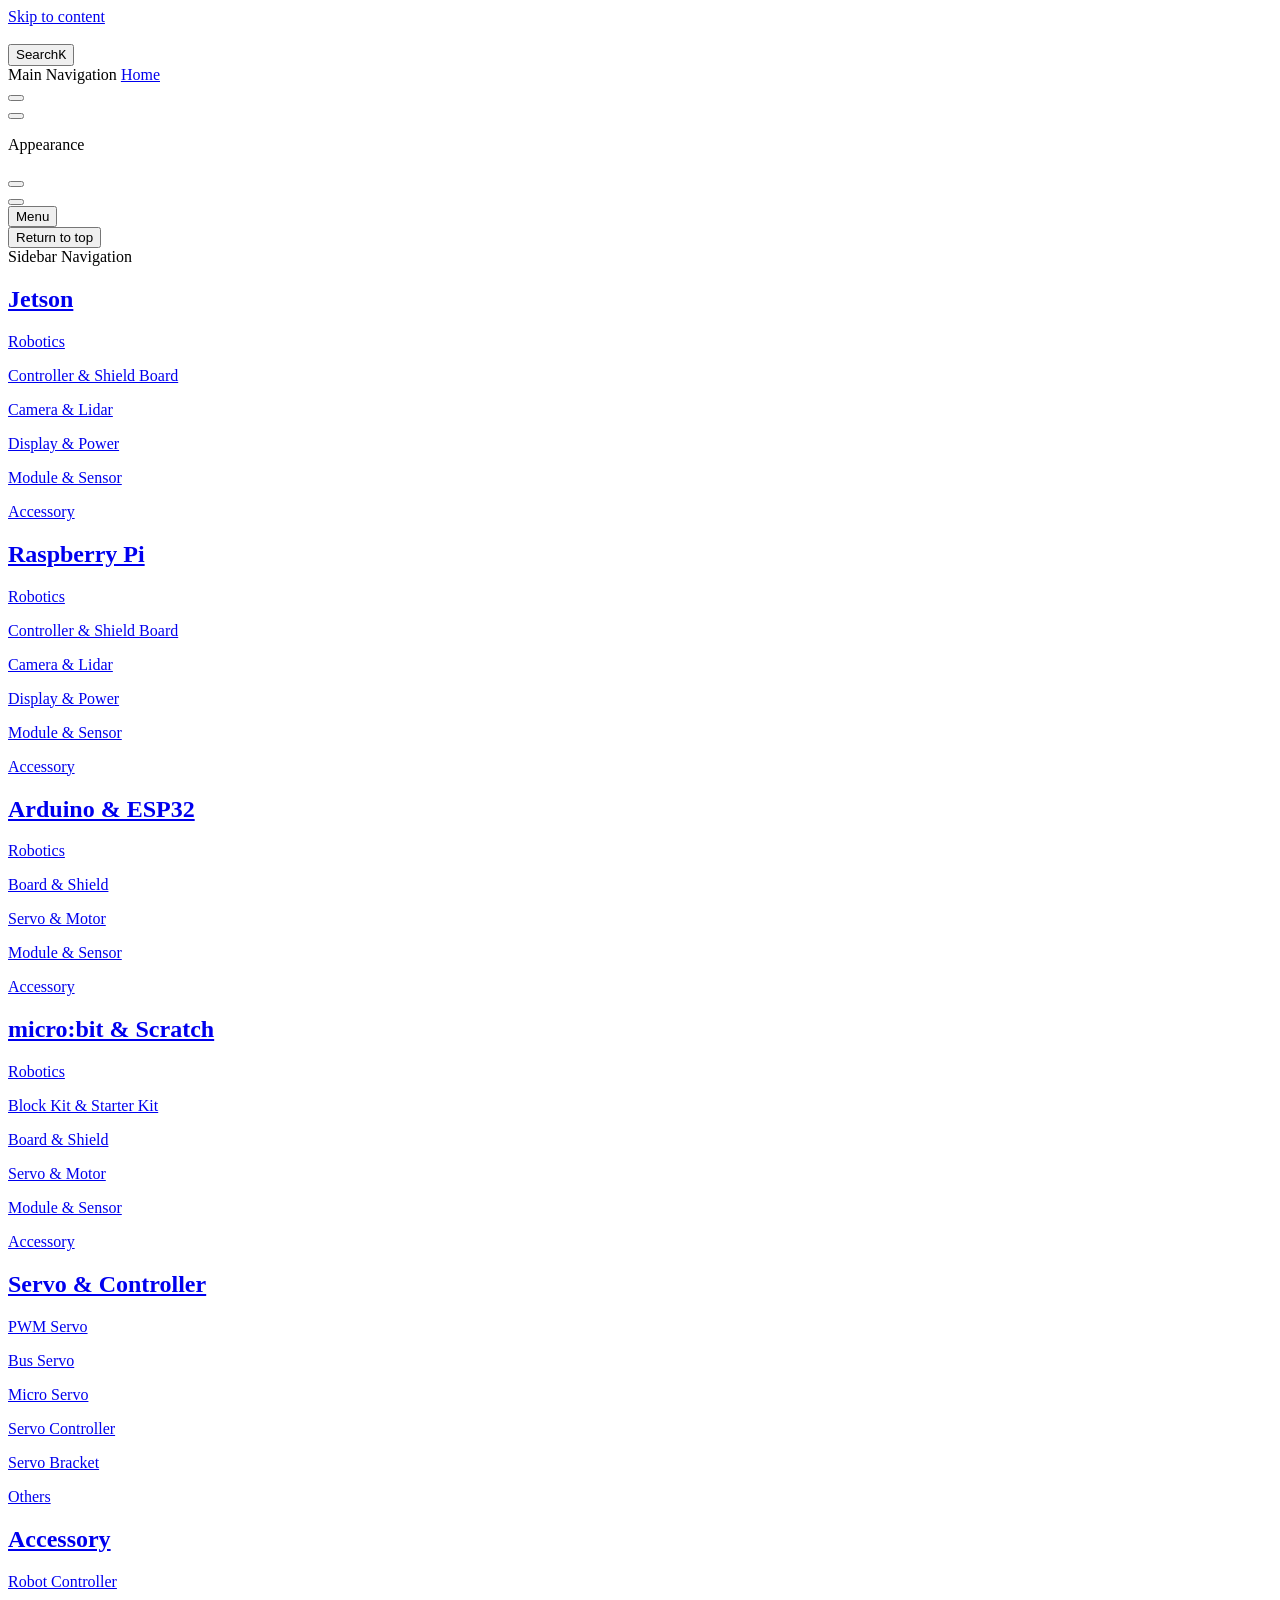
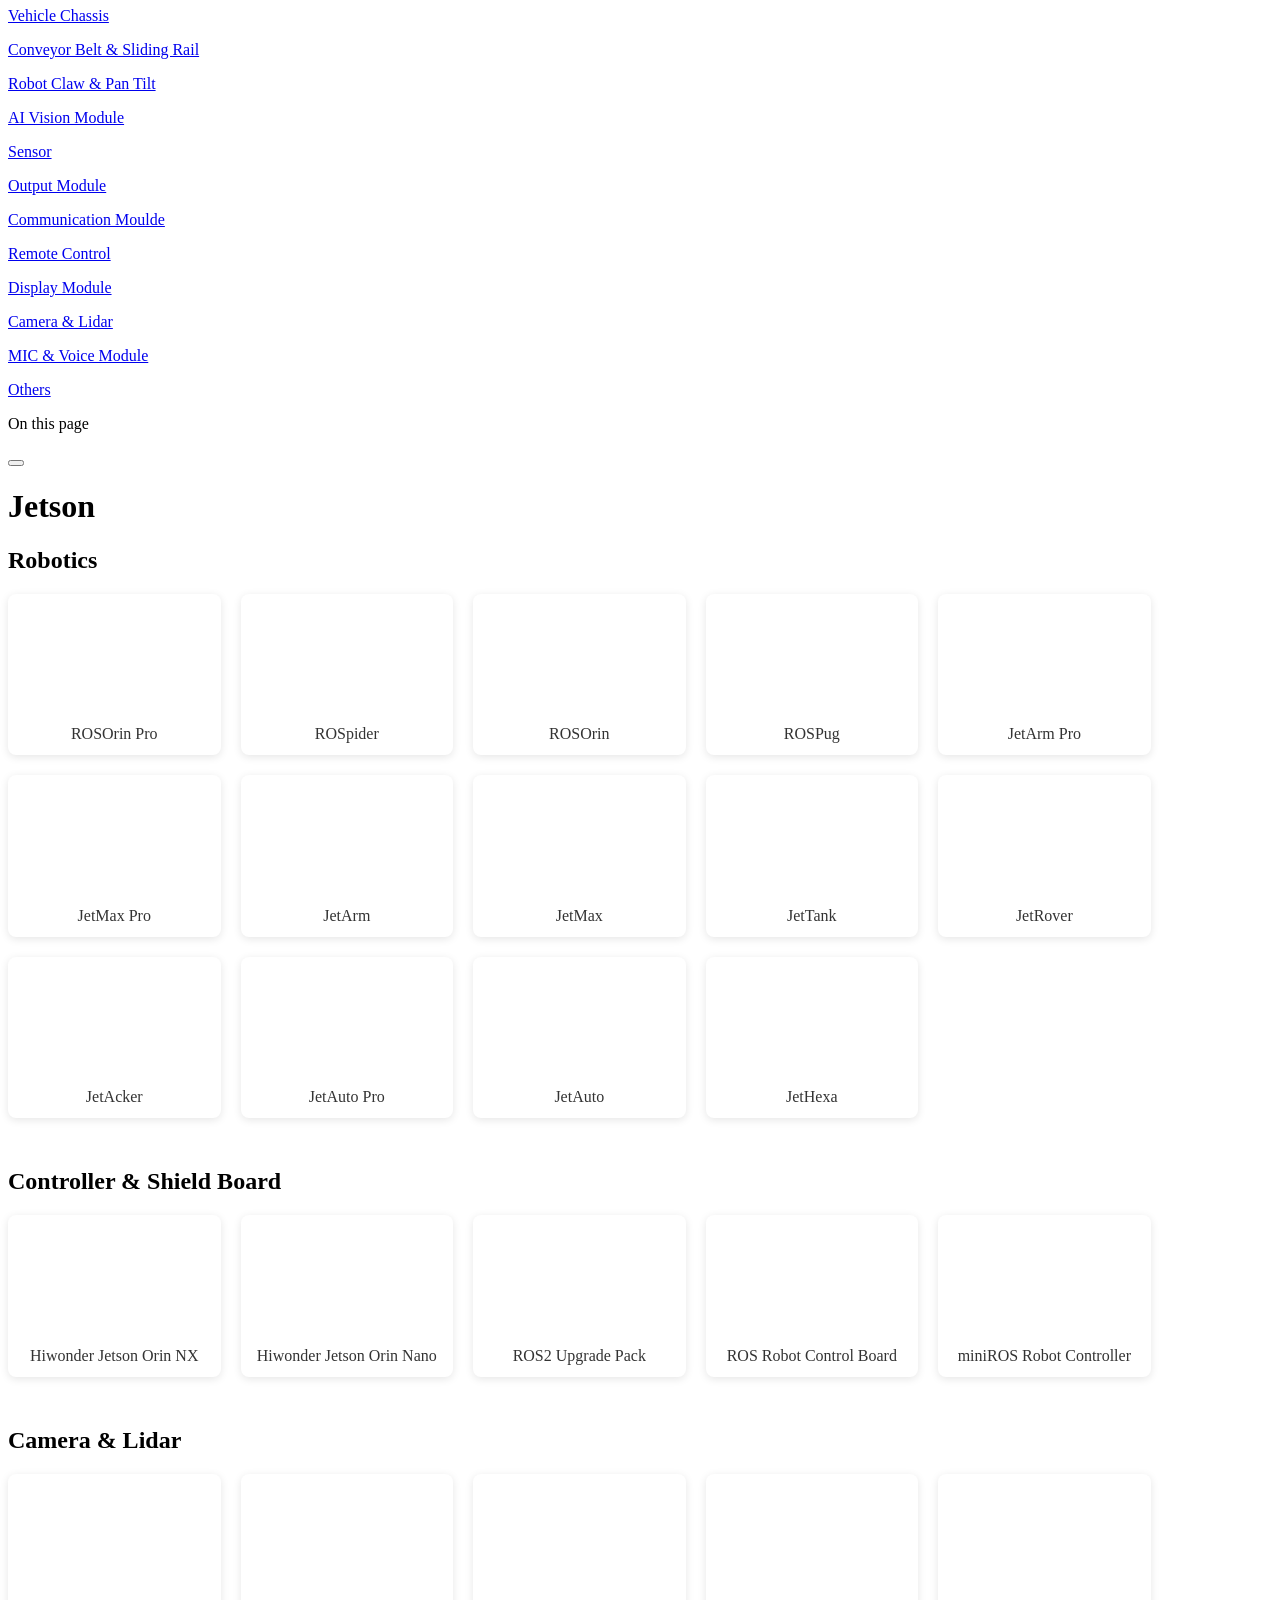
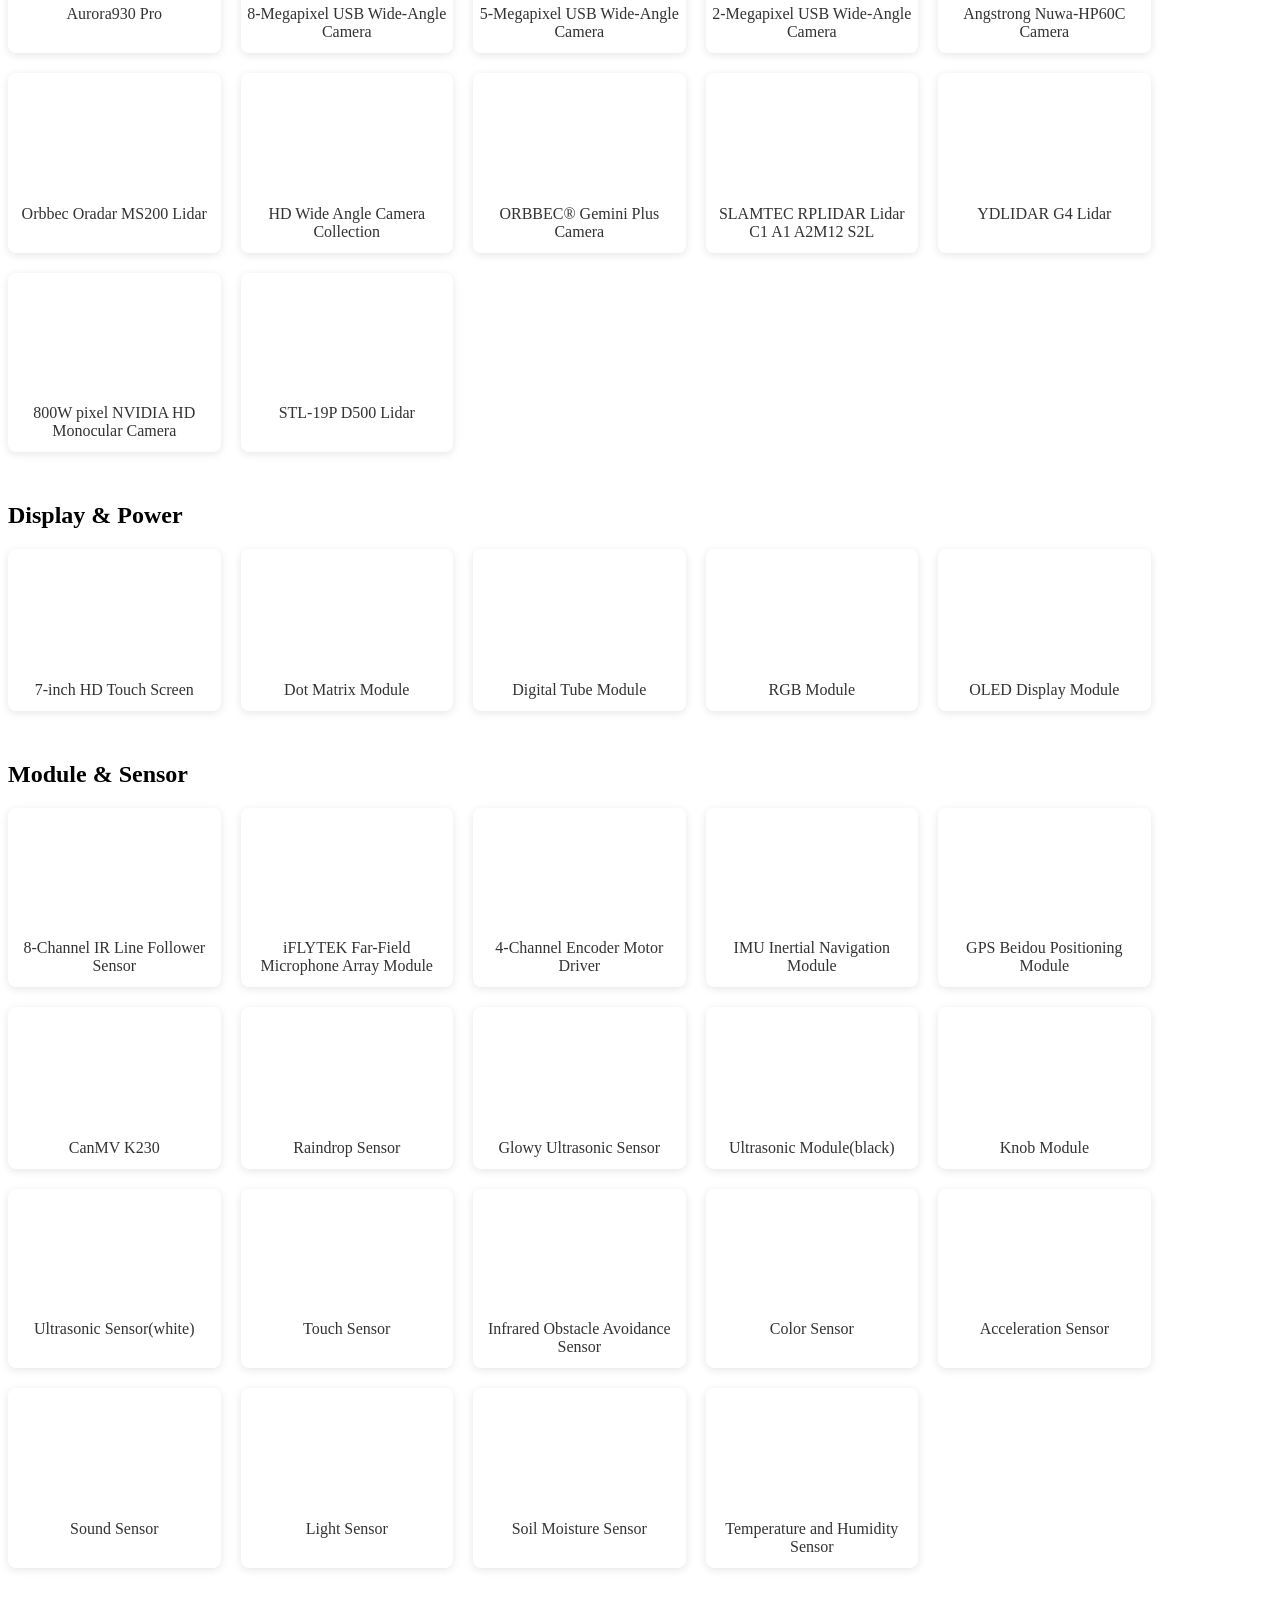
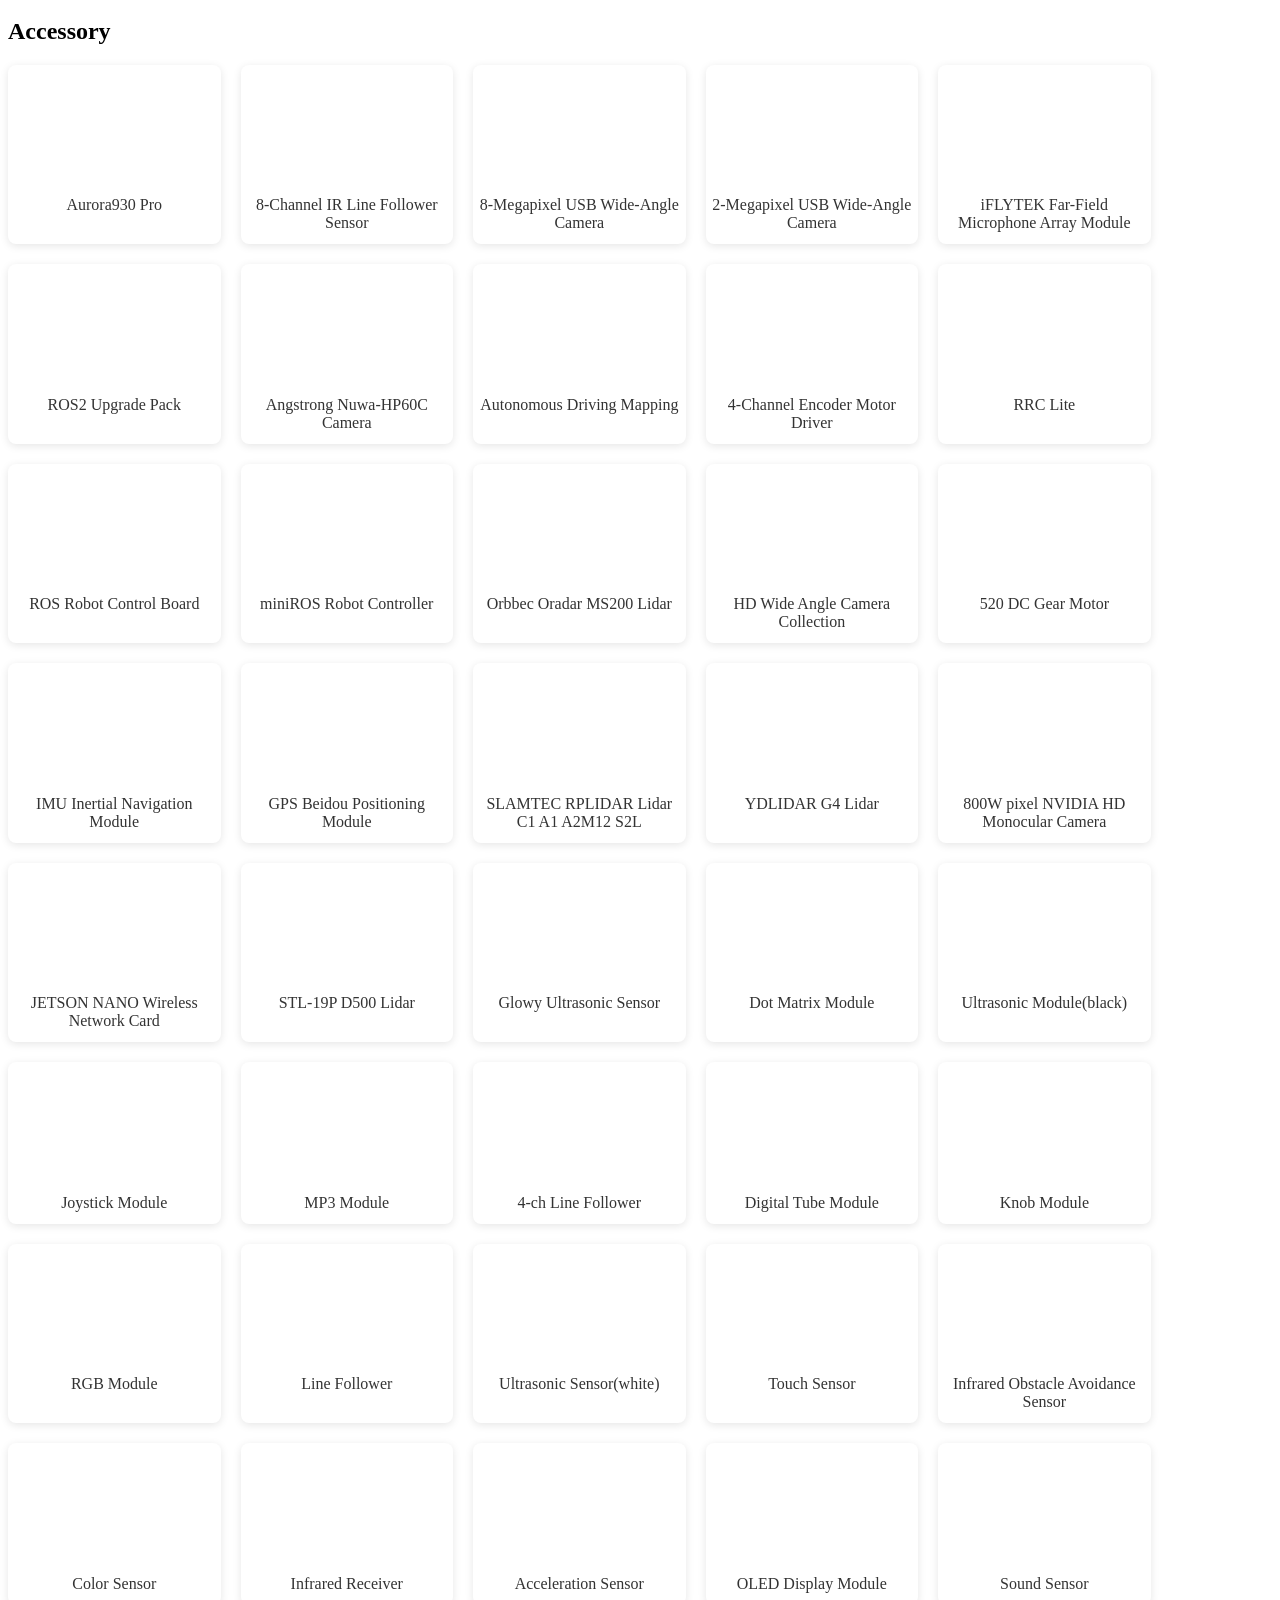
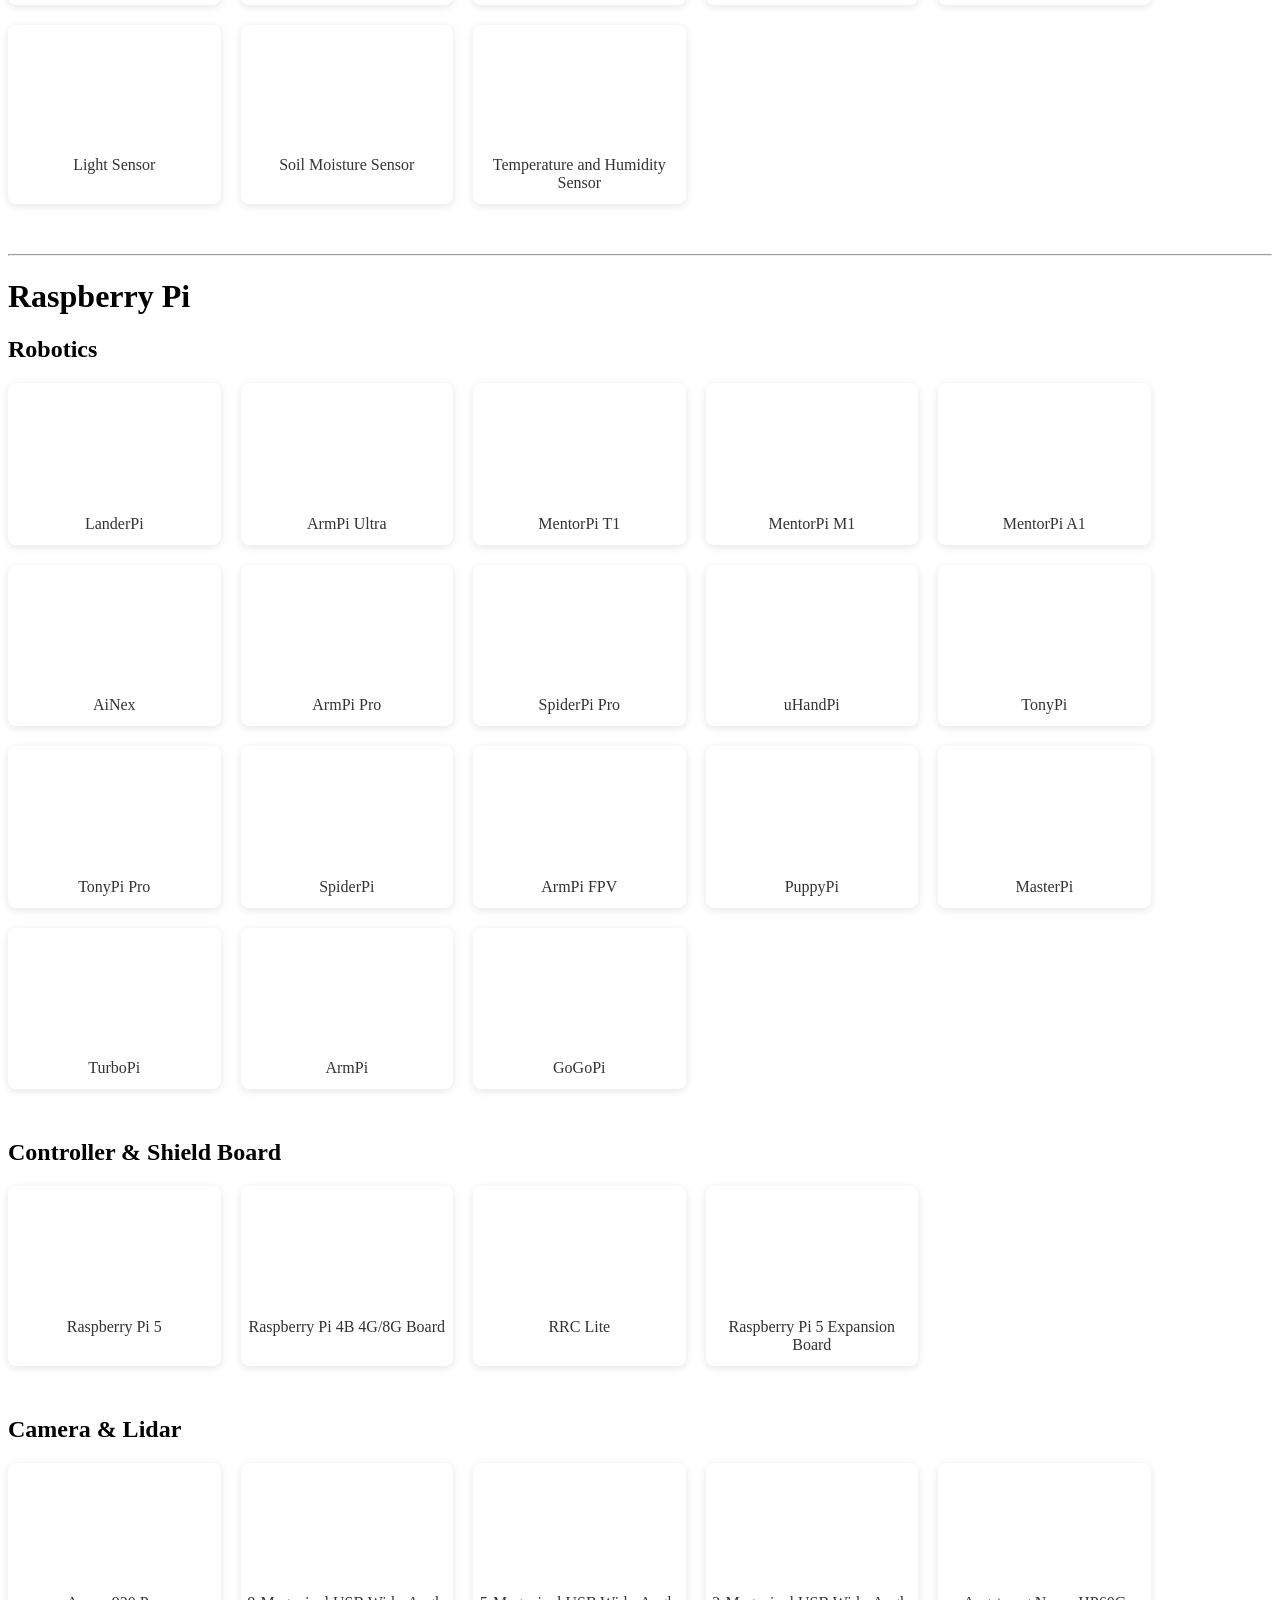
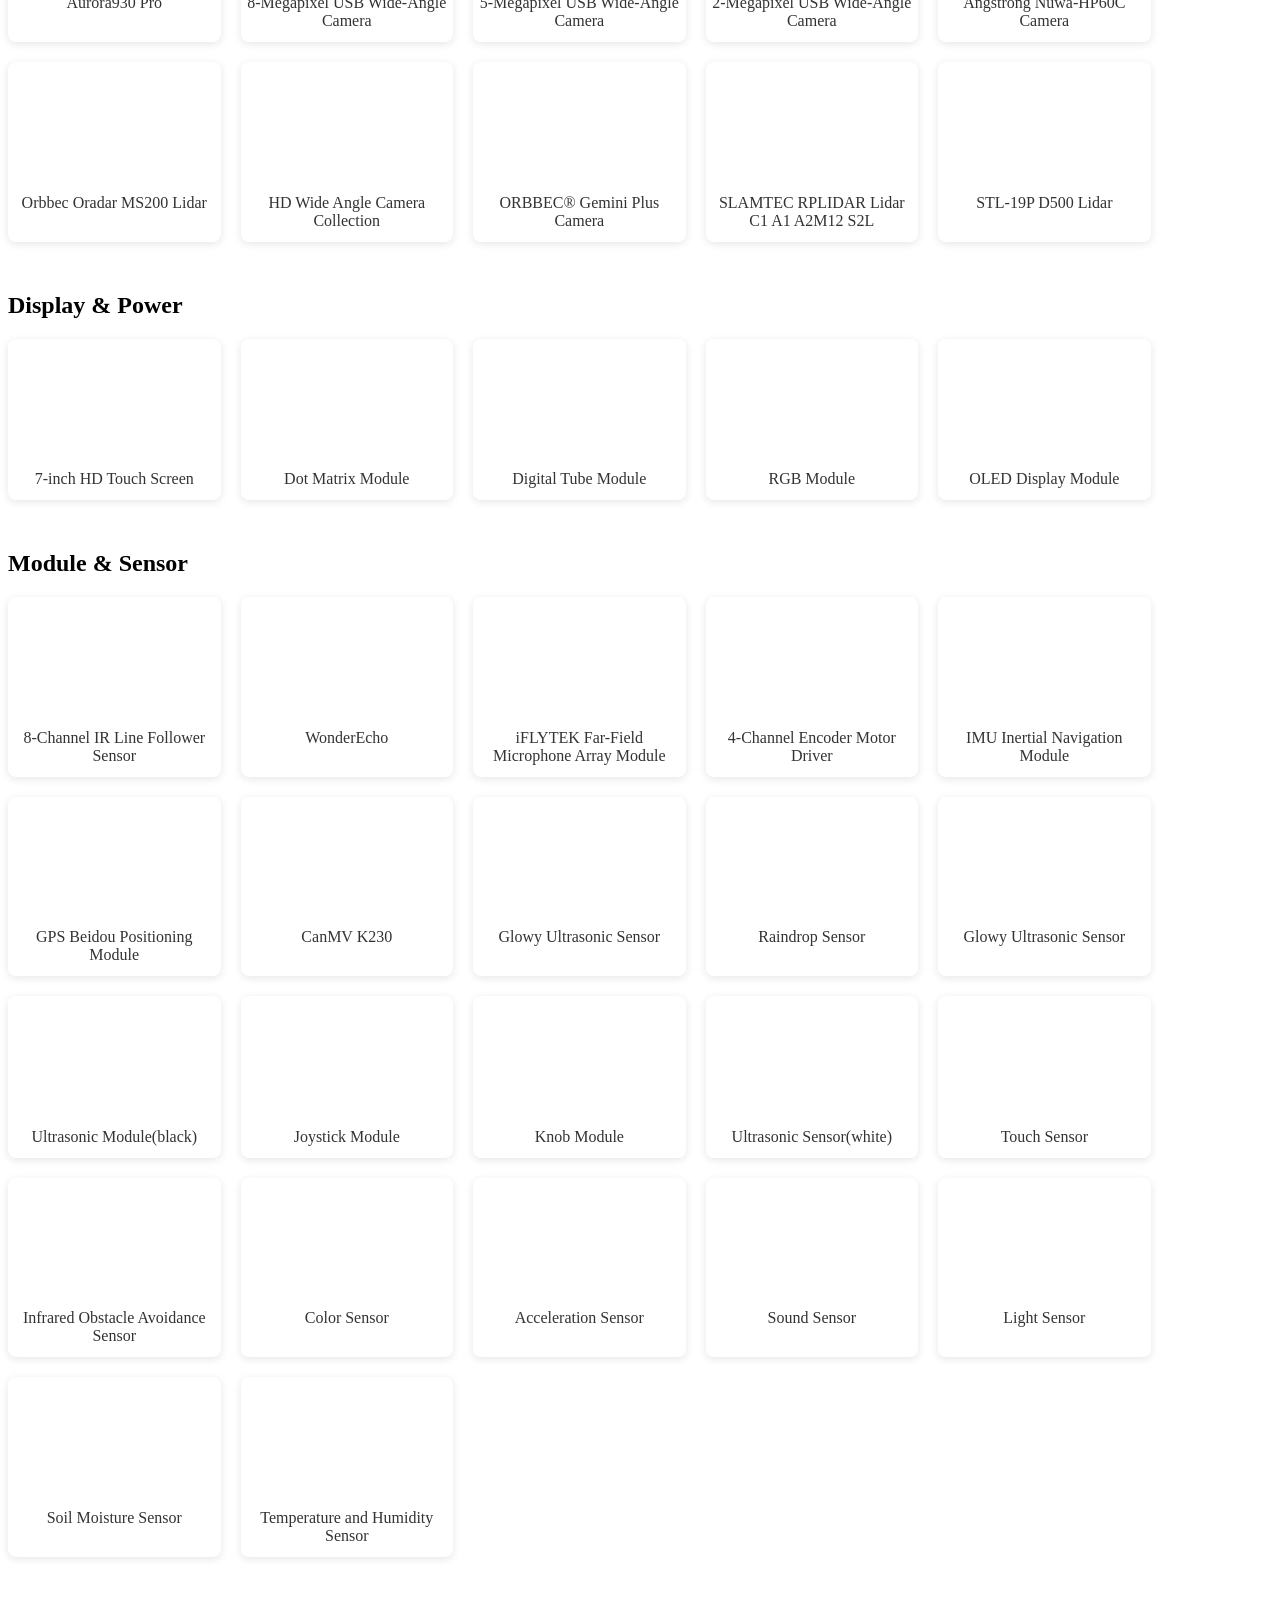
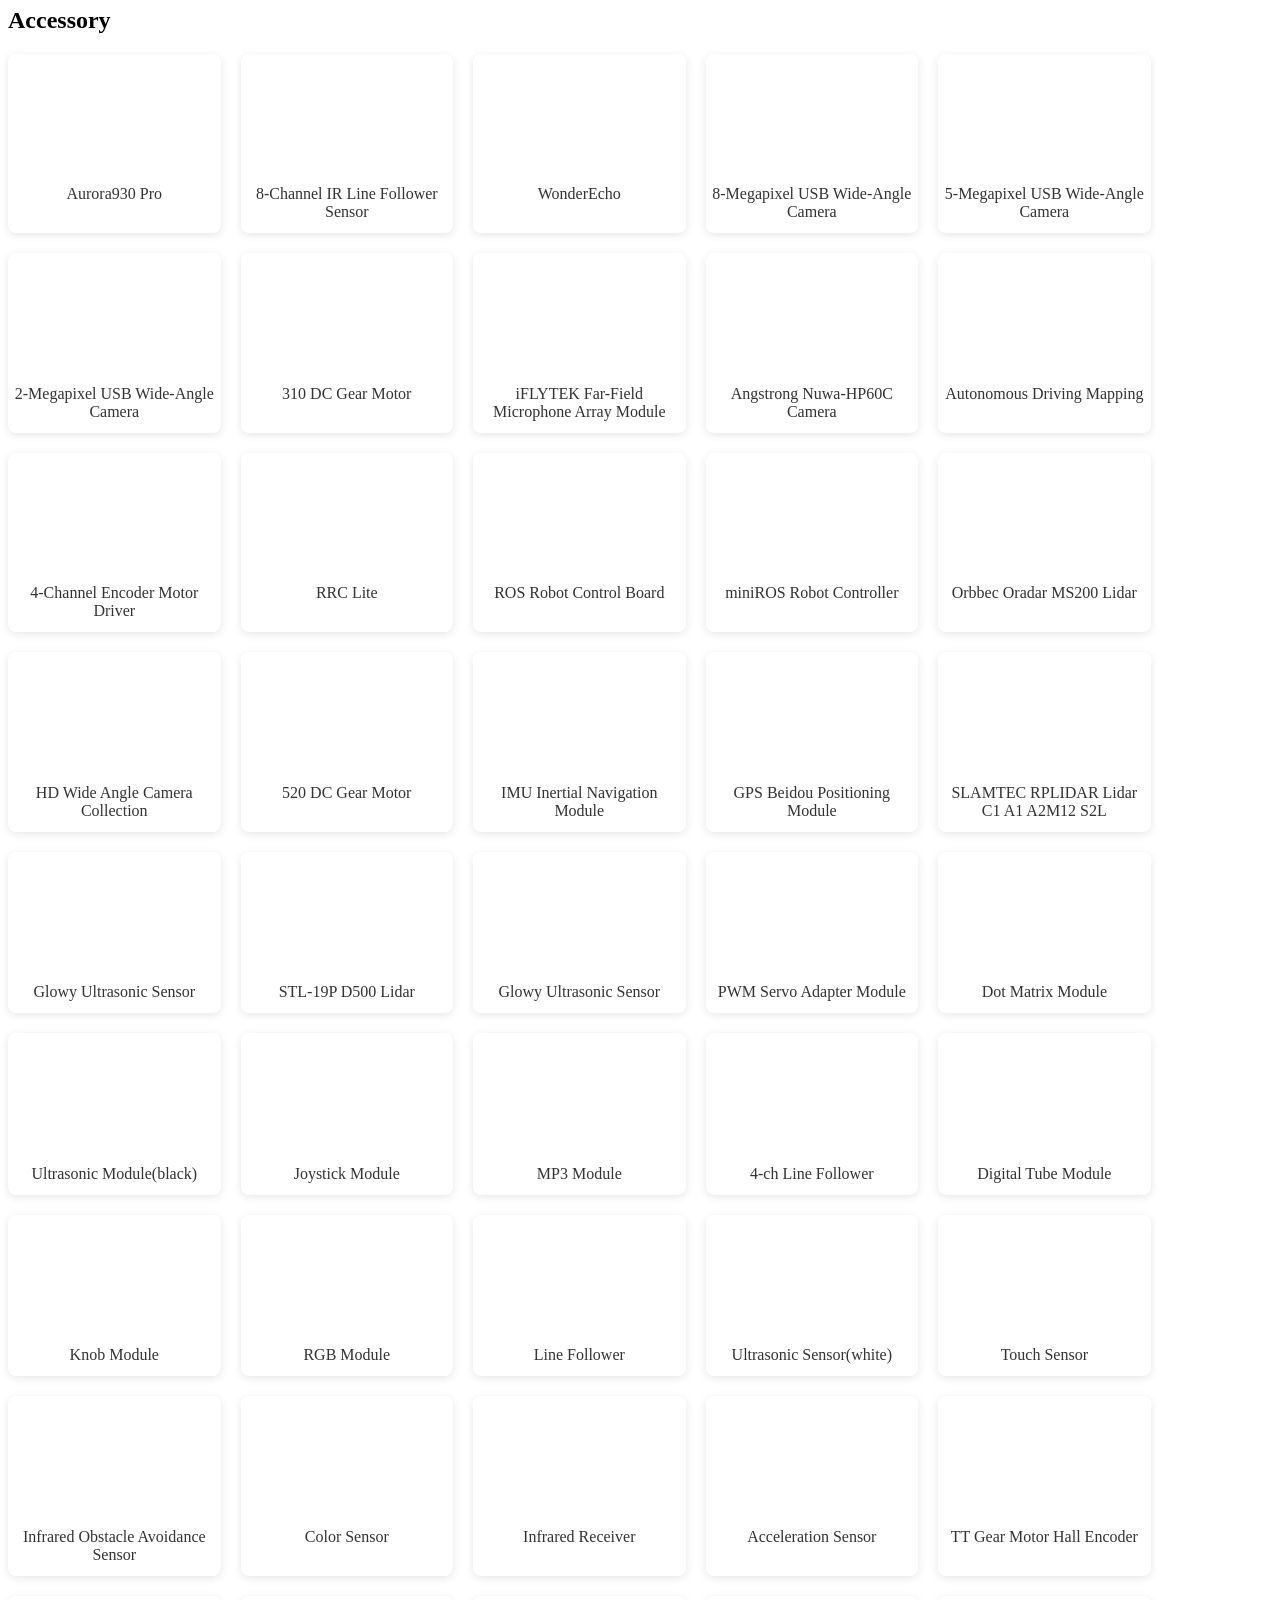
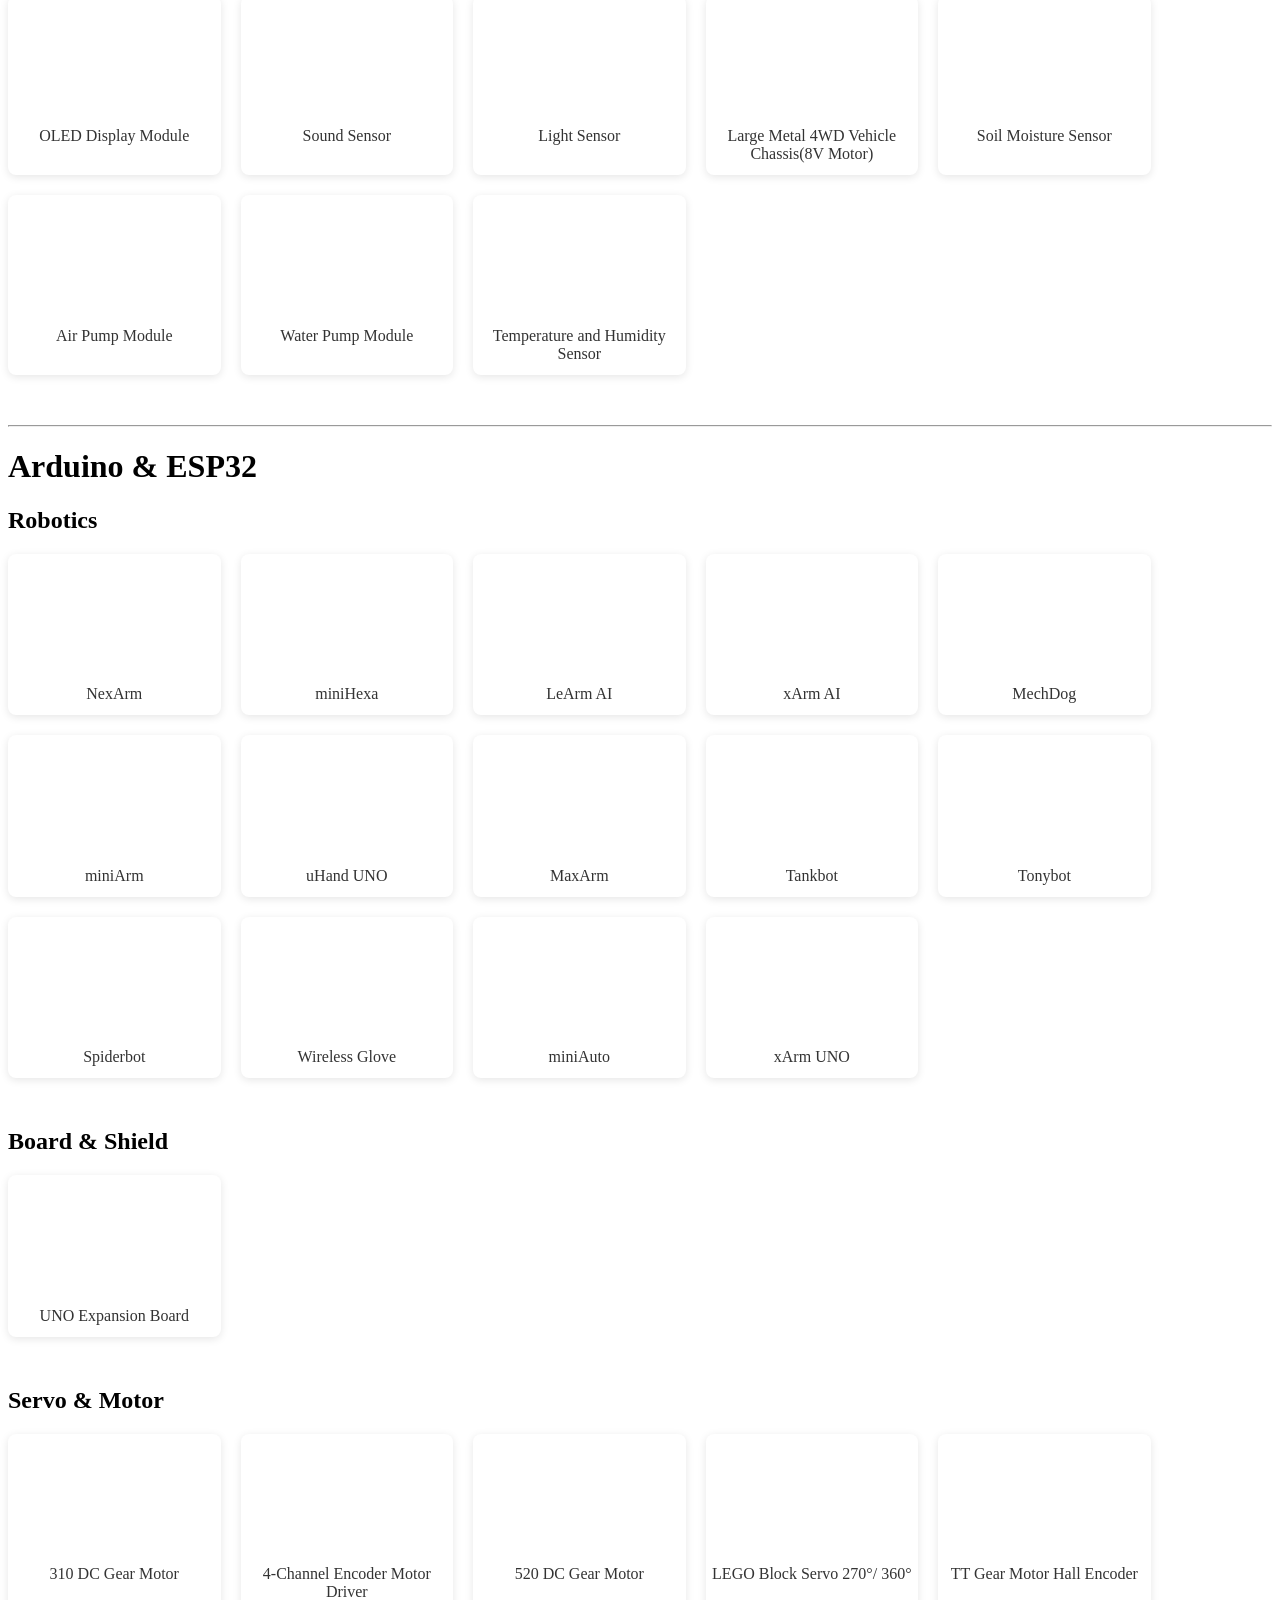
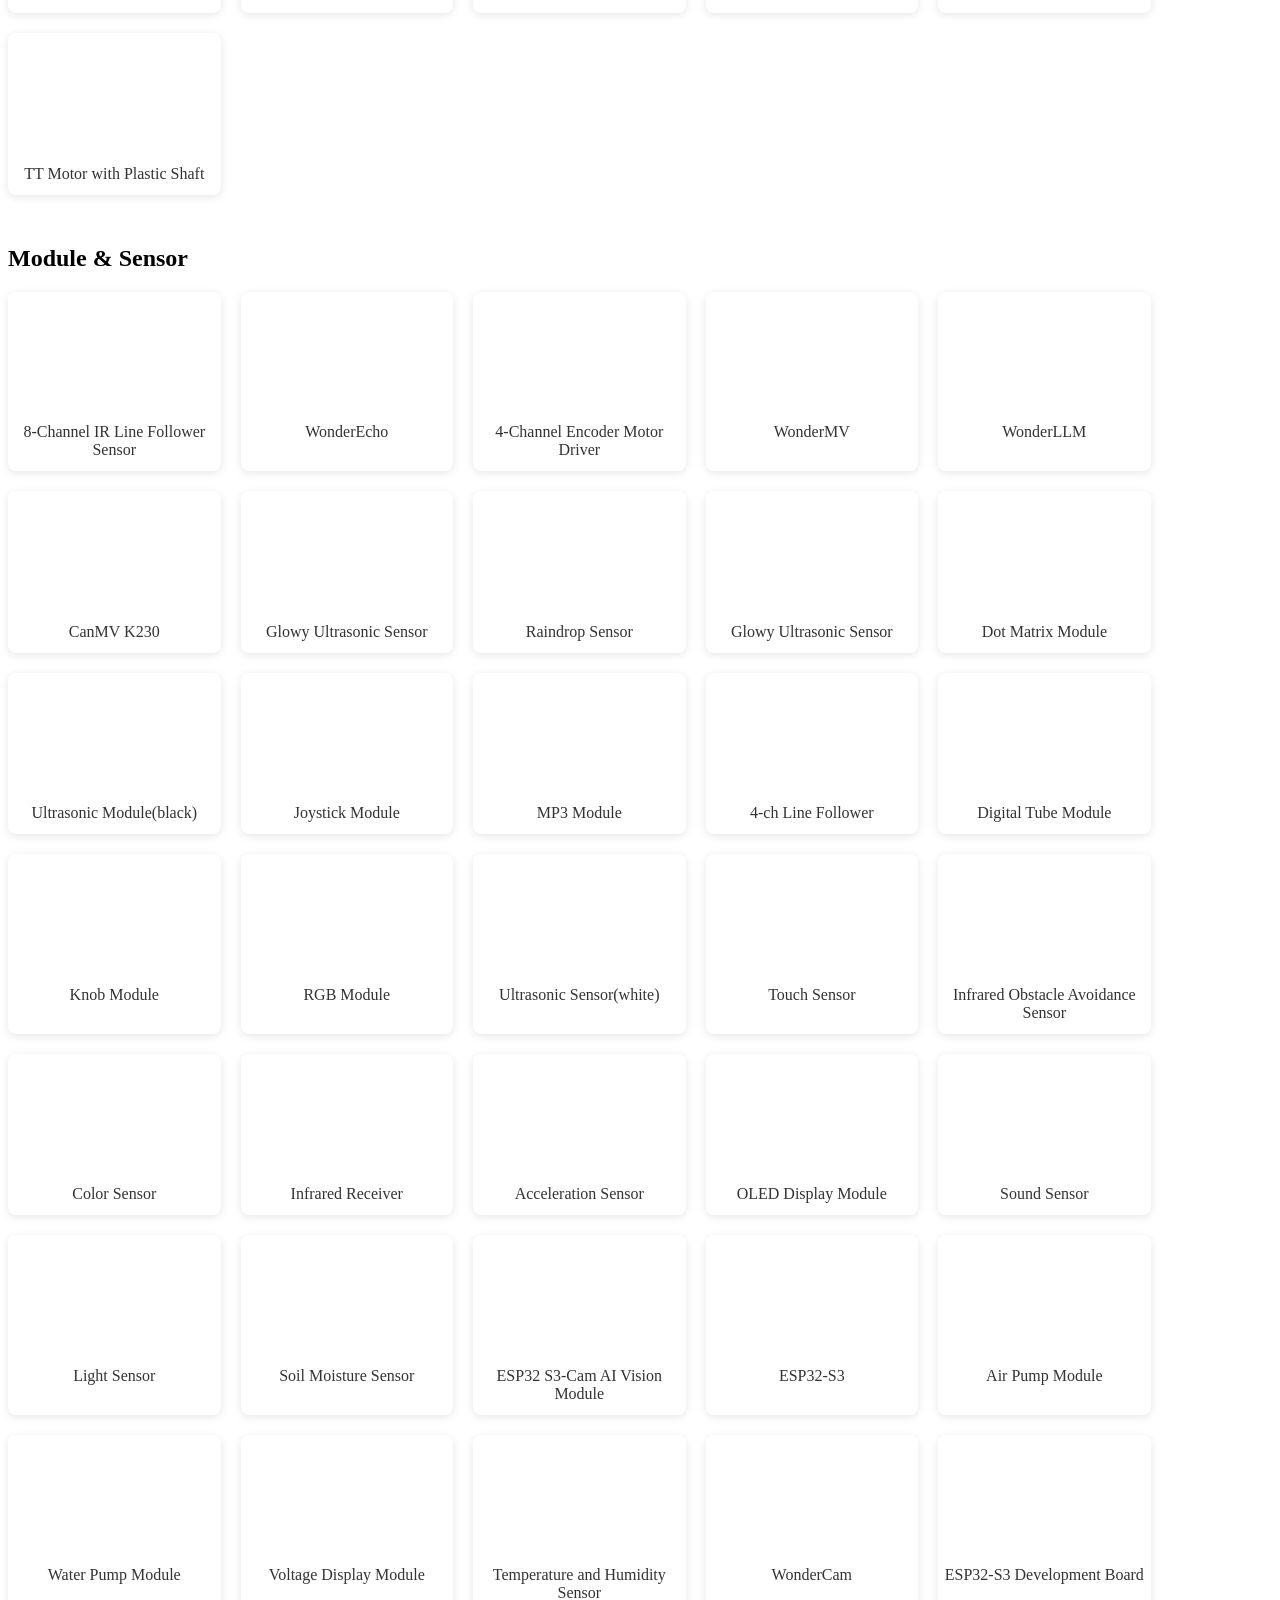
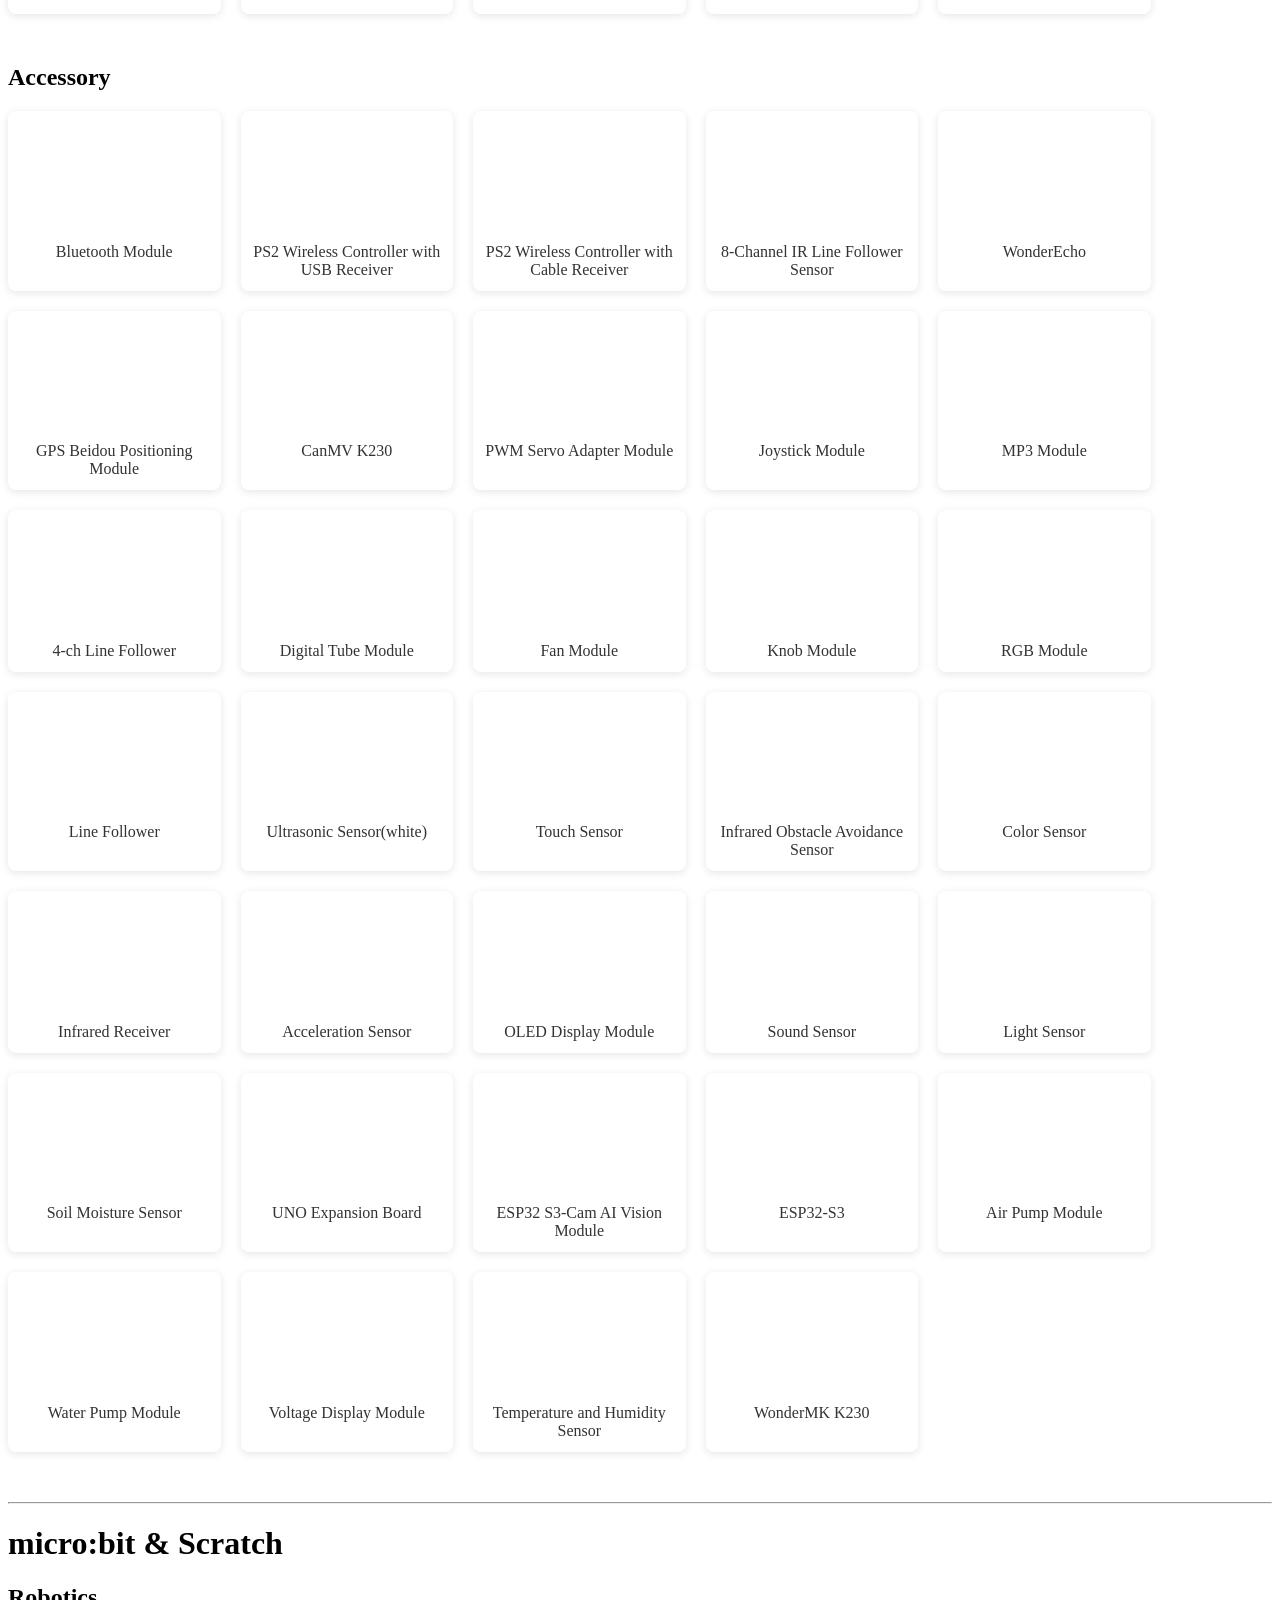
==== commit db4a44ad: "内容修改" ====
--- a/projects/Hiwonder-docs/en/latest/index.html
+++ b/projects/Hiwonder-docs/en/latest/index.html
@@ -3,24 +3,24 @@
   <head>
     <meta charset="utf-8">
     <meta name="viewport" content="width=device-width,initial-scale=1">
-    <title>Hiwonder Docs</title>
+    <title>Jetson | Hiwonder Docs</title>
     <meta name="description" content="Hiwonder documentation portal">
     <meta name="generator" content="VitePress v1.6.4">
-    <link rel="preload stylesheet" href="/assets/style.CiDMl7mD.css" as="style">
+    <link rel="preload stylesheet" href="/assets/style.CF1UxDPt.css" as="style">
     <link rel="preload stylesheet" href="/vp-icons.css" as="style">
     
-    <script type="module" src="/assets/app.CeJVV_iH.js"></script>
+    <script type="module" src="/assets/app.DZG2y6Zk.js"></script>
     <link rel="preload" href="/assets/inter-roman-latin.Di8DUHzh.woff2" as="font" type="font/woff2" crossorigin="">
-    <link rel="modulepreload" href="/assets/chunks/theme.BDBQwVrr.js">
-    <link rel="modulepreload" href="/assets/chunks/framework.5hmNn4q_.js">
-    <link rel="modulepreload" href="/assets/index.md.CNjrwZpV.lean.js">
+    <link rel="modulepreload" href="/assets/chunks/theme.CYtKteyi.js">
+    <link rel="modulepreload" href="/assets/chunks/framework.EnSL5wuO.js">
+    <link rel="modulepreload" href="/assets/index.md.DqO4Rk4M.lean.js">
     <link rel="icon" href="/favicon.ico">
     <script id="check-dark-mode">(()=>{const e=localStorage.getItem("vitepress-theme-appearance")||"auto",a=window.matchMedia("(prefers-color-scheme: dark)").matches;(!e||e==="auto"?a:e==="dark")&&document.documentElement.classList.add("dark")})();</script>
     <script id="check-mac-os">document.documentElement.classList.toggle("mac",/Mac|iPhone|iPod|iPad/i.test(navigator.platform));</script>
   </head>
   <body>
-    <div id="app"><!--[--><div class="Layout" data-v-5d98c3a5><!--[--><!--]--><!--[--><span tabindex="-1" data-v-0b0ada53></span><a href="#VPContent" class="VPSkipLink visually-hidden" data-v-0b0ada53>Skip to content</a><!--]--><!----><header class="VPNav" data-v-5d98c3a5 data-v-ae24b3ad><div class="VPNavBar" data-v-ae24b3ad data-v-6aa21345><div class="wrapper" data-v-6aa21345><div class="container" data-v-6aa21345><div class="title" data-v-6aa21345><div class="VPNavBarTitle has-sidebar" data-v-6aa21345 data-v-1168a8e4><a class="title" href="/" data-v-1168a8e4><!--[--><!--]--><!--[--><img class="VPImage logo" src="/e-logo.png" alt data-v-8426fc1a><!--]--><!----><!--[--><!--]--></a></div></div><div class="content" data-v-6aa21345><div class="content-body" data-v-6aa21345><!--[--><!--]--><div class="VPNavBarSearch search" data-v-6aa21345><!--[--><!----><div id="local-search"><button type="button" class="DocSearch DocSearch-Button" aria-label="Search"><span class="DocSearch-Button-Container"><span class="vp-icon DocSearch-Search-Icon"></span><span class="DocSearch-Button-Placeholder">Search</span></span><span class="DocSearch-Button-Keys"><kbd class="DocSearch-Button-Key"></kbd><kbd class="DocSearch-Button-Key">K</kbd></span></button></div><!--]--></div><nav aria-labelledby="main-nav-aria-label" class="VPNavBarMenu menu" data-v-6aa21345 data-v-dc692963><span id="main-nav-aria-label" class="visually-hidden" data-v-dc692963> Main Navigation </span><!--[--><!--[--><a class="VPLink link vp-external-link-icon VPNavBarMenuLink" href="https://wiki.hiwonder.com/" target="_self" rel="noreferrer" tabindex="0" data-v-dc692963 data-v-e56f3d57><!--[--><span data-v-e56f3d57>Home</span><!--]--></a><!--]--><!--]--></nav><!----><div class="VPNavBarAppearance appearance" data-v-6aa21345 data-v-6c893767><button class="VPSwitch VPSwitchAppearance" type="button" role="switch" title aria-checked="false" data-v-6c893767 data-v-5337faa4 data-v-1d5665e3><span class="check" data-v-1d5665e3><span class="icon" data-v-1d5665e3><!--[--><span class="vpi-sun sun" data-v-5337faa4></span><span class="vpi-moon moon" data-v-5337faa4></span><!--]--></span></span></button></div><!----><div class="VPFlyout VPNavBarExtra extra" data-v-6aa21345 data-v-bb2aa2f0 data-v-cf11d7a2><button type="button" class="button" aria-haspopup="true" aria-expanded="false" aria-label="extra navigation" data-v-cf11d7a2><span class="vpi-more-horizontal icon" data-v-cf11d7a2></span></button><div class="menu" data-v-cf11d7a2><div class="VPMenu" data-v-cf11d7a2 data-v-b98bc113><!----><!--[--><!--[--><!----><div class="group" data-v-bb2aa2f0><div class="item appearance" data-v-bb2aa2f0><p class="label" data-v-bb2aa2f0>Appearance</p><div class="appearance-action" data-v-bb2aa2f0><button class="VPSwitch VPSwitchAppearance" type="button" role="switch" title aria-checked="false" data-v-bb2aa2f0 data-v-5337faa4 data-v-1d5665e3><span class="check" data-v-1d5665e3><span class="icon" data-v-1d5665e3><!--[--><span class="vpi-sun sun" data-v-5337faa4></span><span class="vpi-moon moon" data-v-5337faa4></span><!--]--></span></span></button></div></div></div><!----><!--]--><!--]--></div></div></div><!--[--><!--]--><button type="button" class="VPNavBarHamburger hamburger" aria-label="mobile navigation" aria-expanded="false" aria-controls="VPNavScreen" data-v-6aa21345 data-v-e5dd9c1c><span class="container" data-v-e5dd9c1c><span class="top" data-v-e5dd9c1c></span><span class="middle" data-v-e5dd9c1c></span><span class="bottom" data-v-e5dd9c1c></span></span></button></div></div></div></div><div class="divider" data-v-6aa21345><div class="divider-line" data-v-6aa21345></div></div></div><!----></header><div class="VPLocalNav has-sidebar empty" data-v-5d98c3a5 data-v-a6f0e41e><div class="container" data-v-a6f0e41e><button class="menu" aria-expanded="false" aria-controls="VPSidebarNav" data-v-a6f0e41e><span class="vpi-align-left menu-icon" data-v-a6f0e41e></span><span class="menu-text" data-v-a6f0e41e>Menu</span></button><div class="VPLocalNavOutlineDropdown" style="--vp-vh:0px;" data-v-a6f0e41e data-v-8a42e2b4><button data-v-8a42e2b4>Return to top</button><!----></div></div></div><aside class="VPSidebar" data-v-5d98c3a5 data-v-319d5ca6><div class="curtain" data-v-319d5ca6></div><nav class="nav" id="VPSidebarNav" aria-labelledby="sidebar-aria-label" tabindex="-1" data-v-319d5ca6><span class="visually-hidden" id="sidebar-aria-label" data-v-319d5ca6> Sidebar Navigation </span><!--[--><!--]--><!--[--><div class="no-transition group" data-v-c40bc020><section class="VPSidebarItem level-0 collapsible is-link" data-v-c40bc020 data-v-b3fd67f8><div class="item" tabindex="0" data-v-b3fd67f8><div class="indicator" data-v-b3fd67f8></div><a class="VPLink link link" href="/#raspberry-pi" data-v-b3fd67f8><!--[--><h2 class="text" data-v-b3fd67f8>Raspberry Pi</h2><!--]--></a><div class="caret" role="button" aria-label="toggle section" tabindex="0" data-v-b3fd67f8><span class="vpi-chevron-right caret-icon" data-v-b3fd67f8></span></div></div><div class="items" data-v-b3fd67f8><!--[--><div class="VPSidebarItem level-1 is-link" data-v-b3fd67f8 data-v-b3fd67f8><div class="item" data-v-b3fd67f8><div class="indicator" data-v-b3fd67f8></div><a class="VPLink link link" href="/#robotics" data-v-b3fd67f8><!--[--><p class="text" data-v-b3fd67f8>Robotics</p><!--]--></a><!----></div><!----></div><div class="VPSidebarItem level-1 is-link" data-v-b3fd67f8 data-v-b3fd67f8><div class="item" data-v-b3fd67f8><div class="indicator" data-v-b3fd67f8></div><a class="VPLink link link" href="/#board" data-v-b3fd67f8><!--[--><p class="text" data-v-b3fd67f8>Board</p><!--]--></a><!----></div><!----></div><!--]--></div></section></div><div class="no-transition group" data-v-c40bc020><section class="VPSidebarItem level-0 collapsible is-link" data-v-c40bc020 data-v-b3fd67f8><div class="item" tabindex="0" data-v-b3fd67f8><div class="indicator" data-v-b3fd67f8></div><a class="VPLink link link" href="/#jetson-series" data-v-b3fd67f8><!--[--><h2 class="text" data-v-b3fd67f8>Jetson Series</h2><!--]--></a><div class="caret" role="button" aria-label="toggle section" tabindex="0" data-v-b3fd67f8><span class="vpi-chevron-right caret-icon" data-v-b3fd67f8></span></div></div><div class="items" data-v-b3fd67f8><!--[--><div class="VPSidebarItem level-1 is-link" data-v-b3fd67f8 data-v-b3fd67f8><div class="item" data-v-b3fd67f8><div class="indicator" data-v-b3fd67f8></div><a class="VPLink link link" href="/#robotics-1" data-v-b3fd67f8><!--[--><p class="text" data-v-b3fd67f8>Robotics</p><!--]--></a><!----></div><!----></div><div class="VPSidebarItem level-1 is-link" data-v-b3fd67f8 data-v-b3fd67f8><div class="item" data-v-b3fd67f8><div class="indicator" data-v-b3fd67f8></div><a class="VPLink link link" href="/#board-1" data-v-b3fd67f8><!--[--><p class="text" data-v-b3fd67f8>Board</p><!--]--></a><!----></div><!----></div><!--]--></div></section></div><div class="no-transition group" data-v-c40bc020><section class="VPSidebarItem level-0 collapsible is-link" data-v-c40bc020 data-v-b3fd67f8><div class="item" tabindex="0" data-v-b3fd67f8><div class="indicator" data-v-b3fd67f8></div><a class="VPLink link link" href="/#esp32-arduino-series" data-v-b3fd67f8><!--[--><h2 class="text" data-v-b3fd67f8>ESP32 & Arduino Series</h2><!--]--></a><div class="caret" role="button" aria-label="toggle section" tabindex="0" data-v-b3fd67f8><span class="vpi-chevron-right caret-icon" data-v-b3fd67f8></span></div></div><div class="items" data-v-b3fd67f8><!--[--><div class="VPSidebarItem level-1 is-link" data-v-b3fd67f8 data-v-b3fd67f8><div class="item" data-v-b3fd67f8><div class="indicator" data-v-b3fd67f8></div><a class="VPLink link link" href="/#robotics-2" data-v-b3fd67f8><!--[--><p class="text" data-v-b3fd67f8>Robotics</p><!--]--></a><!----></div><!----></div><!--]--></div></section></div><div class="no-transition group" data-v-c40bc020><section class="VPSidebarItem level-0 collapsible is-link" data-v-c40bc020 data-v-b3fd67f8><div class="item" tabindex="0" data-v-b3fd67f8><div class="indicator" data-v-b3fd67f8></div><a class="VPLink link link" href="/#microbit-series" data-v-b3fd67f8><!--[--><h2 class="text" data-v-b3fd67f8>microbit Series</h2><!--]--></a><div class="caret" role="button" aria-label="toggle section" tabindex="0" data-v-b3fd67f8><span class="vpi-chevron-right caret-icon" data-v-b3fd67f8></span></div></div><div class="items" data-v-b3fd67f8><!--[--><div class="VPSidebarItem level-1 is-link" data-v-b3fd67f8 data-v-b3fd67f8><div class="item" data-v-b3fd67f8><div class="indicator" data-v-b3fd67f8></div><a class="VPLink link link" href="/#robotics-3" data-v-b3fd67f8><!--[--><p class="text" data-v-b3fd67f8>Robotics</p><!--]--></a><!----></div><!----></div><!--]--></div></section></div><div class="no-transition group" data-v-c40bc020><section class="VPSidebarItem level-0 collapsible is-link" data-v-c40bc020 data-v-b3fd67f8><div class="item" tabindex="0" data-v-b3fd67f8><div class="indicator" data-v-b3fd67f8></div><a class="VPLink link link" href="/#scratch-series" data-v-b3fd67f8><!--[--><h2 class="text" data-v-b3fd67f8>Scratch Series</h2><!--]--></a><div class="caret" role="button" aria-label="toggle section" tabindex="0" data-v-b3fd67f8><span class="vpi-chevron-right caret-icon" data-v-b3fd67f8></span></div></div><div class="items" data-v-b3fd67f8><!--[--><div class="VPSidebarItem level-1 is-link" data-v-b3fd67f8 data-v-b3fd67f8><div class="item" data-v-b3fd67f8><div class="indicator" data-v-b3fd67f8></div><a class="VPLink link link" href="/#robotics-4" data-v-b3fd67f8><!--[--><p class="text" data-v-b3fd67f8>Robotics</p><!--]--></a><!----></div><!----></div><!--]--></div></section></div><div class="no-transition group" data-v-c40bc020><section class="VPSidebarItem level-0 collapsible is-link" data-v-c40bc020 data-v-b3fd67f8><div class="item" tabindex="0" data-v-b3fd67f8><div class="indicator" data-v-b3fd67f8></div><a class="VPLink link link" href="/#controller" data-v-b3fd67f8><!--[--><h2 class="text" data-v-b3fd67f8>Controller</h2><!--]--></a><div class="caret" role="button" aria-label="toggle section" tabindex="0" data-v-b3fd67f8><span class="vpi-chevron-right caret-icon" data-v-b3fd67f8></span></div></div><div class="items" data-v-b3fd67f8><!--[--><div class="VPSidebarItem level-1 is-link" data-v-b3fd67f8 data-v-b3fd67f8><div class="item" data-v-b3fd67f8><div class="indicator" data-v-b3fd67f8></div><a class="VPLink link link" href="/#ros-controller" data-v-b3fd67f8><!--[--><p class="text" data-v-b3fd67f8>ROS Controller</p><!--]--></a><!----></div><!----></div><div class="VPSidebarItem level-1 is-link" data-v-b3fd67f8 data-v-b3fd67f8><div class="item" data-v-b3fd67f8><div class="indicator" data-v-b3fd67f8></div><a class="VPLink link link" href="/#servo-controller" data-v-b3fd67f8><!--[--><p class="text" data-v-b3fd67f8>Servo Controller</p><!--]--></a><!----></div><!----></div><!--]--></div></section></div><div class="no-transition group" data-v-c40bc020><section class="VPSidebarItem level-0 collapsible is-link" data-v-c40bc020 data-v-b3fd67f8><div class="item" tabindex="0" data-v-b3fd67f8><div class="indicator" data-v-b3fd67f8></div><a class="VPLink link link" href="/#accessories" data-v-b3fd67f8><!--[--><h2 class="text" data-v-b3fd67f8>Accessories</h2><!--]--></a><div class="caret" role="button" aria-label="toggle section" tabindex="0" data-v-b3fd67f8><span class="vpi-chevron-right caret-icon" data-v-b3fd67f8></span></div></div><div class="items" data-v-b3fd67f8><!--[--><div class="VPSidebarItem level-1 is-link" data-v-b3fd67f8 data-v-b3fd67f8><div class="item" data-v-b3fd67f8><div class="indicator" data-v-b3fd67f8></div><a class="VPLink link link" href="/#vehicle-chassis" data-v-b3fd67f8><!--[--><p class="text" data-v-b3fd67f8>Vehicle Chassis</p><!--]--></a><!----></div><!----></div><div class="VPSidebarItem level-1 is-link" data-v-b3fd67f8 data-v-b3fd67f8><div class="item" data-v-b3fd67f8><div class="indicator" data-v-b3fd67f8></div><a class="VPLink link link" href="/#camera-lidar" data-v-b3fd67f8><!--[--><p class="text" data-v-b3fd67f8>Camera/Lidar</p><!--]--></a><!----></div><!----></div><div class="VPSidebarItem level-1 is-link" data-v-b3fd67f8 data-v-b3fd67f8><div class="item" data-v-b3fd67f8><div class="indicator" data-v-b3fd67f8></div><a class="VPLink link link" href="/#sensor" data-v-b3fd67f8><!--[--><p class="text" data-v-b3fd67f8>Sensor</p><!--]--></a><!----></div><!----></div><!--]--></div></section></div><!--]--><!--[--><!--]--></nav></aside><div class="VPContent has-sidebar" id="VPContent" data-v-5d98c3a5 data-v-1428d186><div class="VPDoc has-sidebar has-aside" data-v-1428d186 data-v-39a288b8><!--[--><!--]--><div class="container" data-v-39a288b8><div class="aside" data-v-39a288b8><div class="aside-curtain" data-v-39a288b8></div><div class="aside-container" data-v-39a288b8><div class="aside-content" data-v-39a288b8><div class="VPDocAside" data-v-39a288b8 data-v-3f215769><!--[--><!--]--><!--[--><!--]--><nav aria-labelledby="doc-outline-aria-label" class="VPDocAsideOutline" data-v-3f215769 data-v-a5bbad30><div class="content" data-v-a5bbad30><div class="outline-marker" data-v-a5bbad30></div><div aria-level="2" class="outline-title" id="doc-outline-aria-label" role="heading" data-v-a5bbad30>On this page</div><ul class="VPDocOutlineItem root" data-v-a5bbad30 data-v-b933a997><!--[--><!--]--></ul></div></nav><!--[--><!--]--><div class="spacer" data-v-3f215769></div><!--[--><!--]--><!----><!--[--><!--]--><!--[--><!--]--></div></div></div></div><div class="content" data-v-39a288b8><div class="content-container" data-v-39a288b8><!--[--><!--]--><main class="main" data-v-39a288b8><div style="position:relative;" class="vp-doc _" data-v-39a288b8><div><h1 id="raspberry-pi" tabindex="-1">Raspberry Pi <a class="header-anchor" href="#raspberry-pi" aria-label="Permalink to &quot;Raspberry Pi&quot;">​</a></h1><h2 id="robotics" tabindex="-1">Robotics <a class="header-anchor" href="#robotics" aria-label="Permalink to &quot;Robotics&quot;">​</a></h2><div class="container"><div style="display:flex;flex-wrap:wrap;gap:20px;margin-bottom:50px;"><div style="width:calc(18% - 15px);min-width:150px;background:white;border-radius:8px;overflow:hidden;box-shadow:0 2px 8px rgba(0,0,0,0.1);"><a target="_blank" href="https://wiki.hiwonder.com/projects/ArmPi_mini/en/latest/" style="display:block;text-decoration:none;"><img class="vp-lazy-image is-pending" data-lazy-image="true" fetchpriority="low" decoding="async" loading="lazy" height="200" width="200" src="data:image/svg+xml,%3Csvg xmlns=%22http://www.w3.org/2000/svg%22 width=%2216%22 height=%229%22 viewBox=%220 0 16 9%22%3E%3C/svg%3E" data-lazy-src="/assets/ArmPi_mini.BLo2axv8.png" alt="鍥剧墖1" style="width:100%;height:auto;display:block;"><div style="padding:12px 4px;text-align:center;color:#333;"><span>ArmPi mini</span></div></a></div><div style="width:calc(18% - 15px);min-width:150px;background:white;border-radius:8px;overflow:hidden;box-shadow:0 2px 8px rgba(0,0,0,0.1);"><a target="_blank" href="https://wiki.hiwonder.com/projects/uHandPi/en/latest/" style="display:block;text-decoration:none;"><img class="vp-lazy-image is-pending" data-lazy-image="true" fetchpriority="low" decoding="async" loading="lazy" height="200" width="200" src="data:image/svg+xml,%3Csvg xmlns=%22http://www.w3.org/2000/svg%22 width=%2216%22 height=%229%22 viewBox=%220 0 16 9%22%3E%3C/svg%3E" data-lazy-src="/assets/uHandPi.DrfId8yc.png" alt="鍥剧墖1" style="width:100%;height:auto;display:block;"><div style="padding:12px 4px;text-align:center;color:#333;"><span>uHandPi</span></div></a></div><div style="width:calc(18% - 15px);min-width:150px;background:white;border-radius:8px;overflow:hidden;box-shadow:0 2px 8px rgba(0,0,0,0.1);"><a target="_blank" href="https://wiki.hiwonder.com/projects/TurboPi/en/advanced/" style="display:block;text-decoration:none;"><img class="vp-lazy-image is-pending" data-lazy-image="true" fetchpriority="low" decoding="async" loading="lazy" height="200" width="200" src="data:image/svg+xml,%3Csvg xmlns=%22http://www.w3.org/2000/svg%22 width=%2216%22 height=%229%22 viewBox=%220 0 16 9%22%3E%3C/svg%3E" data-lazy-src="/assets/TurboPi.CKITA_iW.png" alt="鍥剧墖1" style="width:100%;height:auto;display:block;"><div style="padding:12px 4px;text-align:center;color:#333;"><span>TurboPi</span></div></a></div><div style="width:calc(18% - 15px);min-width:150px;background:white;border-radius:8px;overflow:hidden;box-shadow:0 2px 8px rgba(0,0,0,0.1);"><a target="_blank" href="https://wiki.hiwonder.com/projects/MasterPi/en/latest/" style="display:block;text-decoration:none;"><img class="vp-lazy-image is-pending" data-lazy-image="true" fetchpriority="low" decoding="async" loading="lazy" height="200" width="200" src="data:image/svg+xml,%3Csvg xmlns=%22http://www.w3.org/2000/svg%22 width=%2216%22 height=%229%22 viewBox=%220 0 16 9%22%3E%3C/svg%3E" data-lazy-src="/assets/MasterPi.Bm-Gv4fM.png" alt="鍥剧墖1" style="width:100%;height:auto;display:block;"><div style="padding:12px 4px;text-align:center;color:#333;"><span>MasterPi</span></div></a></div><div style="width:calc(18% - 15px);min-width:150px;background:white;border-radius:8px;overflow:hidden;box-shadow:0 2px 8px rgba(0,0,0,0.1);"><a target="_blank" href="https://wiki.hiwonder.com/projects/ArmPi_FPV/en/latest/" style="display:block;text-decoration:none;"><img class="vp-lazy-image is-pending" data-lazy-image="true" fetchpriority="low" decoding="async" loading="lazy" height="200" width="200" src="data:image/svg+xml,%3Csvg xmlns=%22http://www.w3.org/2000/svg%22 width=%2216%22 height=%229%22 viewBox=%220 0 16 9%22%3E%3C/svg%3E" data-lazy-src="/assets/ArmPi_FPV.BoXKTqHG.png" alt="鍥剧墖1" style="width:100%;height:auto;display:block;"><div style="padding:12px 4px;text-align:center;color:#333;"><span>ArmPi FPV</span></div></a></div><div style="width:calc(18% - 15px);min-width:150px;background:white;border-radius:8px;overflow:hidden;box-shadow:0 2px 8px rgba(0,0,0,0.1);"><a target="_blank" href="https://wiki.hiwonder.com/projects/ArmPi_Pro/en/latest/" style="display:block;text-decoration:none;"><img class="vp-lazy-image is-pending" data-lazy-image="true" fetchpriority="low" decoding="async" loading="lazy" height="200" width="200" src="data:image/svg+xml,%3Csvg xmlns=%22http://www.w3.org/2000/svg%22 width=%2216%22 height=%229%22 viewBox=%220 0 16 9%22%3E%3C/svg%3E" data-lazy-src="/assets/ArmPi_Pro.ZvuTp6_V.png" alt="鍥剧墖1" style="width:100%;height:auto;display:block;"><div style="padding:12px 4px;text-align:center;color:#333;"><span>ArmPi Pro</span></div></a></div><div style="width:calc(18% - 15px);min-width:150px;background:white;border-radius:8px;overflow:hidden;box-shadow:0 2px 8px rgba(0,0,0,0.1);"><a target="_blank" href="https://wiki.hiwonder.com/projects/MentorPi-T1/en/latest/" style="display:block;text-decoration:none;"><img class="vp-lazy-image is-pending" data-lazy-image="true" fetchpriority="low" decoding="async" loading="lazy" height="200" width="200" src="data:image/svg+xml,%3Csvg xmlns=%22http://www.w3.org/2000/svg%22 width=%2216%22 height=%229%22 viewBox=%220 0 16 9%22%3E%3C/svg%3E" data-lazy-src="/assets/MentorPi_T1.BohprpIm.png" alt="鍥剧墖1" style="width:100%;height:auto;display:block;"><div style="padding:12px 4px;text-align:center;color:#333;"><span>MentorPi T1</span></div></a></div><div style="width:calc(18% - 15px);min-width:150px;background:white;border-radius:8px;overflow:hidden;box-shadow:0 2px 8px rgba(0,0,0,0.1);"><a target="_blank" href="https://wiki.hiwonder.com/projects/MentorPi/en/latest/" style="display:block;text-decoration:none;"><img class="vp-lazy-image is-pending" data-lazy-image="true" fetchpriority="low" decoding="async" loading="lazy" height="200" width="200" src="data:image/svg+xml,%3Csvg xmlns=%22http://www.w3.org/2000/svg%22 width=%2216%22 height=%229%22 viewBox=%220 0 16 9%22%3E%3C/svg%3E" data-lazy-src="/assets/MentorPi_M1.nNvmS_9H.png" alt="鍥剧墖1" style="width:100%;height:auto;display:block;"><div style="padding:12px 4px;text-align:center;color:#333;"><span>MentorPi M1 &amp; A1</span></div></a></div><div style="width:calc(18% - 15px);min-width:150px;background:white;border-radius:8px;overflow:hidden;box-shadow:0 2px 8px rgba(0,0,0,0.1);"><a target="_blank" href="https://wiki.hiwonder.com/projects/SpiderPi/en/latest/" style="display:block;text-decoration:none;"><img class="vp-lazy-image is-pending" data-lazy-image="true" fetchpriority="low" decoding="async" loading="lazy" height="200" width="200" src="data:image/svg+xml,%3Csvg xmlns=%22http://www.w3.org/2000/svg%22 width=%2216%22 height=%229%22 viewBox=%220 0 16 9%22%3E%3C/svg%3E" data-lazy-src="/assets/SpiderPi.BIL_r7B1.png" alt="鍥剧墖1" style="width:100%;height:auto;display:block;"><div style="padding:12px 4px;text-align:center;color:#333;"><span>SpiderPi</span></div></a></div><div style="width:calc(18% - 15px);min-width:150px;background:white;border-radius:8px;overflow:hidden;box-shadow:0 2px 8px rgba(0,0,0,0.1);"><a target="_blank" href="https://wiki.hiwonder.com/projects/SpiderPi_Pro/en/latest/" style="display:block;text-decoration:none;"><img class="vp-lazy-image is-pending" data-lazy-image="true" fetchpriority="low" decoding="async" loading="lazy" height="200" width="200" src="data:image/svg+xml,%3Csvg xmlns=%22http://www.w3.org/2000/svg%22 width=%2216%22 height=%229%22 viewBox=%220 0 16 9%22%3E%3C/svg%3E" data-lazy-src="/assets/SpiderPi_Pro.BrVDMorD.png" alt="鍥剧墖1" style="width:100%;height:auto;display:block;"><div style="padding:12px 4px;text-align:center;color:#333;"><span>SpiderPi Pro</span></div></a></div><div style="width:calc(18% - 15px);min-width:150px;background:white;border-radius:8px;overflow:hidden;box-shadow:0 2px 8px rgba(0,0,0,0.1);"><a target="_blank" href="https://wiki.hiwonder.com/projects/TonyPi_Pro/en/latest/" style="display:block;text-decoration:none;"><img class="vp-lazy-image is-pending" data-lazy-image="true" fetchpriority="low" decoding="async" loading="lazy" height="200" width="200" src="data:image/svg+xml,%3Csvg xmlns=%22http://www.w3.org/2000/svg%22 width=%2216%22 height=%229%22 viewBox=%220 0 16 9%22%3E%3C/svg%3E" data-lazy-src="/assets/TonyPi.BUPkNVnm.png" alt="鍥剧墖1" style="width:100%;height:auto;display:block;"><div style="padding:12px 4px;text-align:center;color:#333;"><span>TonyPi &amp; TonyPi Pro</span></div></a></div><div style="width:calc(18% - 15px);min-width:150px;background:white;border-radius:8px;overflow:hidden;box-shadow:0 2px 8px rgba(0,0,0,0.1);"><a target="_blank" href="https://wiki.hiwonder.com/projects/PuppyPi/en/latest/" style="display:block;text-decoration:none;"><img class="vp-lazy-image is-pending" data-lazy-image="true" fetchpriority="low" decoding="async" loading="lazy" height="200" width="200" src="data:image/svg+xml,%3Csvg xmlns=%22http://www.w3.org/2000/svg%22 width=%2216%22 height=%229%22 viewBox=%220 0 16 9%22%3E%3C/svg%3E" data-lazy-src="/assets/PuppyPi.f3nyOn0A.png" alt="鍥剧墖1" style="width:100%;height:auto;display:block;"><div style="padding:12px 4px;text-align:center;color:#333;"><span>PuppyPi</span></div></a></div><div style="width:calc(18% - 15px);min-width:150px;background:white;border-radius:8px;overflow:hidden;box-shadow:0 2px 8px rgba(0,0,0,0.1);"><a target="_blank" href="https://wiki.hiwonder.com/projects/LanderPi/en/latest/" style="display:block;text-decoration:none;"><img class="vp-lazy-image is-pending" data-lazy-image="true" fetchpriority="low" decoding="async" loading="lazy" height="200" width="200" src="data:image/svg+xml,%3Csvg xmlns=%22http://www.w3.org/2000/svg%22 width=%2216%22 height=%229%22 viewBox=%220 0 16 9%22%3E%3C/svg%3E" data-lazy-src="/assets/LanderPi.DbZZYeso.png" alt="鍥剧墖1" style="width:100%;height:auto;display:block;"><div style="padding:12px 4px;text-align:center;color:#333;"><span>LanderPi</span></div></a></div><div style="width:calc(18% - 15px);min-width:150px;background:white;border-radius:8px;overflow:hidden;box-shadow:0 2px 8px rgba(0,0,0,0.1);"><a target="_blank" href="https://wiki.hiwonder.com/projects/ArmPi-Ultra/en/latest/" style="display:block;text-decoration:none;"><img class="vp-lazy-image is-pending" data-lazy-image="true" fetchpriority="low" decoding="async" loading="lazy" height="200" width="200" src="data:image/svg+xml,%3Csvg xmlns=%22http://www.w3.org/2000/svg%22 width=%2216%22 height=%229%22 viewBox=%220 0 16 9%22%3E%3C/svg%3E" data-lazy-src="/assets/ArmPi_Ultra.Bby9bQly.png" alt="鍥剧墖1" style="width:100%;height:auto;display:block;"><div style="padding:12px 4px;text-align:center;color:#333;"><span>ArmPi Ultra</span></div></a></div></div></div><h2 id="board" tabindex="-1">Board <a class="header-anchor" href="#board" aria-label="Permalink to &quot;Board&quot;">​</a></h2><div class="container"><div style="display:flex;flex-wrap:wrap;gap:20px;margin-bottom:50px;"><div style="width:calc(18% - 15px);min-width:150px;background:white;border-radius:8px;overflow:hidden;box-shadow:0 2px 8px rgba(0,0,0,0.1);"><a target="_blank" href="https://wiki.hiwonder.com/projects/Raspberry-Pi-5-Controller/en/latest/" style="display:block;text-decoration:none;"><img class="vp-lazy-image is-pending" data-lazy-image="true" fetchpriority="low" decoding="async" loading="lazy" height="200" width="200" src="data:image/svg+xml,%3Csvg xmlns=%22http://www.w3.org/2000/svg%22 width=%2216%22 height=%229%22 viewBox=%220 0 16 9%22%3E%3C/svg%3E" data-lazy-src="/assets/Raspberry_Pi_5.Ch_GAilo.png" alt="鍥剧墖1" style="width:100%;height:auto;display:block;"><div style="padding:12px 4px;text-align:center;color:#333;"><span>Raspberry Pi 5</span></div></a></div><div style="width:calc(18% - 15px);min-width:150px;background:white;border-radius:8px;overflow:hidden;box-shadow:0 2px 8px rgba(0,0,0,0.1);"><a target="_blank" href="https://wiki.hiwonder.com/projects/Raspberry-Pi-5-Expansion-Board/en/latest/" style="display:block;text-decoration:none;"><img class="vp-lazy-image is-pending" data-lazy-image="true" fetchpriority="low" decoding="async" loading="lazy" height="800" width="800" src="data:image/svg+xml,%3Csvg xmlns=%22http://www.w3.org/2000/svg%22 width=%2216%22 height=%229%22 viewBox=%220 0 16 9%22%3E%3C/svg%3E" data-lazy-src="/assets/Raspberry_Pi_5_Expansion_Board.BplHjC2f.png" alt="鍥剧墖1" style="width:100%;height:auto;display:block;"><div style="padding:12px 4px;text-align:center;color:#333;"><span>Raspberry Pi 5 Expansion Board</span></div></a></div></div></div><hr><h1 id="jetson-series" tabindex="-1">Jetson Series <a class="header-anchor" href="#jetson-series" aria-label="Permalink to &quot;Jetson Series&quot;">​</a></h1><h2 id="robotics-1" tabindex="-1">Robotics <a class="header-anchor" href="#robotics-1" aria-label="Permalink to &quot;Robotics&quot;">​</a></h2><div class="container"><div style="display:flex;flex-wrap:wrap;gap:20px;margin-bottom:50px;"><div style="width:calc(18% - 15px);min-width:150px;background:white;border-radius:8px;overflow:hidden;box-shadow:0 2px 8px rgba(0,0,0,0.1);"><a target="_blank" href="https://wiki.hiwonder.com/projects/rosorin-pro/en/latest/" style="display:block;text-decoration:none;"><img class="vp-lazy-image is-pending" data-lazy-image="true" fetchpriority="low" decoding="async" loading="lazy" height="200" width="200" src="data:image/svg+xml,%3Csvg xmlns=%22http://www.w3.org/2000/svg%22 width=%2216%22 height=%229%22 viewBox=%220 0 16 9%22%3E%3C/svg%3E" data-lazy-src="/assets/ROSOrin_Pro.BYNq3gP3.png" alt="鍥剧墖1" style="width:100%;height:auto;display:block;"><div style="padding:12px 4px;text-align:center;color:#333;"><span>ROSOrin Pro</span></div></a></div><div style="width:calc(18% - 15px);min-width:150px;background:white;border-radius:8px;overflow:hidden;box-shadow:0 2px 8px rgba(0,0,0,0.1);"><a target="_blank" href="https://wiki.hiwonder.com/projects/ROSPug/en/latest/" style="display:block;text-decoration:none;"><img class="vp-lazy-image is-pending" data-lazy-image="true" fetchpriority="low" decoding="async" loading="lazy" height="200" width="200" src="data:image/svg+xml,%3Csvg xmlns=%22http://www.w3.org/2000/svg%22 width=%2216%22 height=%229%22 viewBox=%220 0 16 9%22%3E%3C/svg%3E" data-lazy-src="/assets/ROSPug.B0v18J7h.png" alt="鍥剧墖1" style="width:100%;height:auto;display:block;"><div style="padding:12px 4px;text-align:center;color:#333;"><span>ROSPug</span></div></a></div><div style="width:calc(18% - 15px);min-width:150px;background:white;border-radius:8px;overflow:hidden;box-shadow:0 2px 8px rgba(0,0,0,0.1);"><a target="_blank" href="https://wiki.hiwonder.com/projects/JetAuto/en/jetauto-orin-nano/" style="display:block;text-decoration:none;"><img class="vp-lazy-image is-pending" data-lazy-image="true" fetchpriority="low" decoding="async" loading="lazy" height="200" width="200" src="data:image/svg+xml,%3Csvg xmlns=%22http://www.w3.org/2000/svg%22 width=%2216%22 height=%229%22 viewBox=%220 0 16 9%22%3E%3C/svg%3E" data-lazy-src="/assets/JetAuto.DSUtwfc8.png" alt="鍥剧墖1" style="width:100%;height:auto;display:block;"><div style="padding:12px 4px;text-align:center;color:#333;"><span>JetAuto &amp; JetAuto Pro</span></div></a></div><div style="width:calc(18% - 15px);min-width:150px;background:white;border-radius:8px;overflow:hidden;box-shadow:0 2px 8px rgba(0,0,0,0.1);"><a target="_blank" href="https://wiki.hiwonder.com/projects/JetAcker/en/jetacker-orin-nano/" style="display:block;text-decoration:none;"><img class="vp-lazy-image is-pending" data-lazy-image="true" fetchpriority="low" decoding="async" loading="lazy" height="200" width="200" src="data:image/svg+xml,%3Csvg xmlns=%22http://www.w3.org/2000/svg%22 width=%2216%22 height=%229%22 viewBox=%220 0 16 9%22%3E%3C/svg%3E" data-lazy-src="/assets/JetAcker.CBXUqavd.png" alt="鍥剧墖1" style="width:100%;height:auto;display:block;"><div style="padding:12px 4px;text-align:center;color:#333;"><span>JetAcker</span></div></a></div><div style="width:calc(18% - 15px);min-width:150px;background:white;border-radius:8px;overflow:hidden;box-shadow:0 2px 8px rgba(0,0,0,0.1);"><a target="_blank" href="https://wiki.hiwonder.com/projects/JetArm/en/jetarm-orin-nano/" style="display:block;text-decoration:none;"><img class="vp-lazy-image is-pending" data-lazy-image="true" fetchpriority="low" decoding="async" loading="lazy" height="200" width="200" src="data:image/svg+xml,%3Csvg xmlns=%22http://www.w3.org/2000/svg%22 width=%2216%22 height=%229%22 viewBox=%220 0 16 9%22%3E%3C/svg%3E" data-lazy-src="/assets/JetArm.vDafstNQ.png" alt="鍥剧墖1" style="width:100%;height:auto;display:block;"><div style="padding:12px 4px;text-align:center;color:#333;"><span>JetArm &amp; JetArm Pro</span></div></a></div><div style="width:calc(18% - 15px);min-width:150px;background:white;border-radius:8px;overflow:hidden;box-shadow:0 2px 8px rgba(0,0,0,0.1);"><a target="_blank" href="https://wiki.hiwonder.com/projects/JetRover/en/jetson-orin-nano/" style="display:block;text-decoration:none;"><img class="vp-lazy-image is-pending" data-lazy-image="true" fetchpriority="low" decoding="async" loading="lazy" height="200" width="200" src="data:image/svg+xml,%3Csvg xmlns=%22http://www.w3.org/2000/svg%22 width=%2216%22 height=%229%22 viewBox=%220 0 16 9%22%3E%3C/svg%3E" data-lazy-src="/assets/JetRover.D_jCwov4.png" alt="鍥剧墖1" style="width:100%;height:auto;display:block;"><div style="padding:12px 4px;text-align:center;color:#333;"><span>JetRover</span></div></a></div></div></div><h2 id="board-1" tabindex="-1">Board <a class="header-anchor" href="#board-1" aria-label="Permalink to &quot;Board&quot;">​</a></h2><div class="container"><div style="display:flex;flex-wrap:wrap;gap:20px;margin-bottom:50px;"><div style="width:calc(18% - 15px);min-width:150px;background:white;border-radius:8px;overflow:hidden;box-shadow:0 2px 8px rgba(0,0,0,0.1);"><a target="_blank" href="https://wiki.hiwonder.com/projects/Jetson-Orin-Nano/en/latest/" style="display:block;text-decoration:none;"><img class="vp-lazy-image is-pending" data-lazy-image="true" fetchpriority="low" decoding="async" loading="lazy" height="200" width="200" src="data:image/svg+xml,%3Csvg xmlns=%22http://www.w3.org/2000/svg%22 width=%2216%22 height=%229%22 viewBox=%220 0 16 9%22%3E%3C/svg%3E" data-lazy-src="/assets/Jetson_Orin_Nano.CxO_gx8R.png" alt="鍥剧墖1" style="width:100%;height:auto;display:block;"><div style="padding:12px 4px;text-align:center;color:#333;"><span>Jetson Orin Nano</span></div></a></div></div></div><hr><h1 id="esp32-arduino-series" tabindex="-1">ESP32 &amp; Arduino Series <a class="header-anchor" href="#esp32-arduino-series" aria-label="Permalink to &quot;ESP32 &amp; Arduino Series&quot;">​</a></h1><h2 id="robotics-2" tabindex="-1">Robotics <a class="header-anchor" href="#robotics-2" aria-label="Permalink to &quot;Robotics&quot;">​</a></h2><div class="container"><div style="display:flex;flex-wrap:wrap;gap:20px;margin-bottom:50px;"><div style="width:calc(18% - 15px);min-width:150px;background:white;border-radius:8px;overflow:hidden;box-shadow:0 2px 8px rgba(0,0,0,0.1);"><a target="_blank" href="https://wiki.hiwonder.com/projects/H5S/en/latest/" style="display:block;text-decoration:none;"><img class="vp-lazy-image is-pending" data-lazy-image="true" fetchpriority="low" decoding="async" loading="lazy" height="200" width="200" src="data:image/svg+xml,%3Csvg xmlns=%22http://www.w3.org/2000/svg%22 width=%2216%22 height=%229%22 viewBox=%220 0 16 9%22%3E%3C/svg%3E" data-lazy-src="/assets/H5S.BOCAXVrh.png" alt="鍥剧墖1" style="width:100%;height:auto;display:block;"><div style="padding:12px 4px;text-align:center;color:#333;"><span>H5S</span></div></a></div><div style="width:calc(18% - 15px);min-width:150px;background:white;border-radius:8px;overflow:hidden;box-shadow:0 2px 8px rgba(0,0,0,0.1);"><a target="_blank" href="https://wiki.hiwonder.com/projects/MaxArm/en/latest/" style="display:block;text-decoration:none;"><img class="vp-lazy-image is-pending" data-lazy-image="true" fetchpriority="low" decoding="async" loading="lazy" height="200" width="200" src="data:image/svg+xml,%3Csvg xmlns=%22http://www.w3.org/2000/svg%22 width=%2216%22 height=%229%22 viewBox=%220 0 16 9%22%3E%3C/svg%3E" data-lazy-src="/assets/MaxArm.CyHfRwrV.png" alt="鍥剧墖1" style="width:100%;height:auto;display:block;"><div style="padding:12px 4px;text-align:center;color:#333;"><span>MaxArm</span></div></a></div><div style="width:calc(18% - 15px);min-width:150px;background:white;border-radius:8px;overflow:hidden;box-shadow:0 2px 8px rgba(0,0,0,0.1);"><a target="_blank" href="https://wiki.hiwonder.com/projects/uHand_UNO/en/latest/" style="display:block;text-decoration:none;"><img class="vp-lazy-image is-pending" data-lazy-image="true" fetchpriority="low" decoding="async" loading="lazy" height="200" width="200" src="data:image/svg+xml,%3Csvg xmlns=%22http://www.w3.org/2000/svg%22 width=%2216%22 height=%229%22 viewBox=%220 0 16 9%22%3E%3C/svg%3E" data-lazy-src="/assets/uHand_UNO.Dqbbm4hS.png" alt="鍥剧墖1" style="width:100%;height:auto;display:block;"><div style="padding:12px 4px;text-align:center;color:#333;"><span>uHand UNO</span></div></a></div><div style="width:calc(18% - 15px);min-width:150px;background:white;border-radius:8px;overflow:hidden;box-shadow:0 2px 8px rgba(0,0,0,0.1);"><a target="_blank" href="https://wiki.hiwonder.com/projects/miniAuto/en/latest/" style="display:block;text-decoration:none;"><img class="vp-lazy-image is-pending" data-lazy-image="true" fetchpriority="low" decoding="async" loading="lazy" height="200" width="200" src="data:image/svg+xml,%3Csvg xmlns=%22http://www.w3.org/2000/svg%22 width=%2216%22 height=%229%22 viewBox=%220 0 16 9%22%3E%3C/svg%3E" data-lazy-src="/assets/miniAuto.cNwiU7Sm.png" alt="鍥剧墖1" style="width:100%;height:auto;display:block;"><div style="padding:12px 4px;text-align:center;color:#333;"><span>miniAuto</span></div></a></div><div style="width:calc(18% - 15px);min-width:150px;background:white;border-radius:8px;overflow:hidden;box-shadow:0 2px 8px rgba(0,0,0,0.1);"><a target="_blank" href="https://wiki.hiwonder.com/projects/miniArm/en/latest/" style="display:block;text-decoration:none;"><img class="vp-lazy-image is-pending" data-lazy-image="true" fetchpriority="low" decoding="async" loading="lazy" height="200" width="200" src="data:image/svg+xml,%3Csvg xmlns=%22http://www.w3.org/2000/svg%22 width=%2216%22 height=%229%22 viewBox=%220 0 16 9%22%3E%3C/svg%3E" data-lazy-src="/assets/miniArm.Rte9zmRC.png" alt="鍥剧墖1" style="width:100%;height:auto;display:block;"><div style="padding:12px 4px;text-align:center;color:#333;"><span>miniArm</span></div></a></div><div style="width:calc(18% - 15px);min-width:150px;background:white;border-radius:8px;overflow:hidden;box-shadow:0 2px 8px rgba(0,0,0,0.1);"><a target="_blank" href="https://wiki.hiwonder.com/projects/miniHexa/en/latest/" style="display:block;text-decoration:none;"><img class="vp-lazy-image is-pending" data-lazy-image="true" fetchpriority="low" decoding="async" loading="lazy" height="200" width="200" src="data:image/svg+xml,%3Csvg xmlns=%22http://www.w3.org/2000/svg%22 width=%2216%22 height=%229%22 viewBox=%220 0 16 9%22%3E%3C/svg%3E" data-lazy-src="/assets/miniHexa.L9uKyjqs.png" alt="鍥剧墖1" style="width:100%;height:auto;display:block;"><div style="padding:12px 4px;text-align:center;color:#333;"><span>miniHexa</span></div></a></div><div style="width:calc(18% - 15px);min-width:150px;background:white;border-radius:8px;overflow:hidden;box-shadow:0 2px 8px rgba(0,0,0,0.1);"><a target="_blank" href="https://wiki.hiwonder.com/projects/Spiderbot/en/latest/" style="display:block;text-decoration:none;"><img class="vp-lazy-image is-pending" data-lazy-image="true" fetchpriority="low" decoding="async" loading="lazy" height="200" width="200" src="data:image/svg+xml,%3Csvg xmlns=%22http://www.w3.org/2000/svg%22 width=%2216%22 height=%229%22 viewBox=%220 0 16 9%22%3E%3C/svg%3E" data-lazy-src="/assets/Spiderbot.92FliuIs.png" alt="鍥剧墖1" style="width:100%;height:auto;display:block;"><div style="padding:12px 4px;text-align:center;color:#333;"><span>Spiderbot</span></div></a></div><div style="width:calc(18% - 15px);min-width:150px;background:white;border-radius:8px;overflow:hidden;box-shadow:0 2px 8px rgba(0,0,0,0.1);"><a target="_blank" href="https://wiki.hiwonder.com/projects/Tonybot/en/latest/" style="display:block;text-decoration:none;"><img class="vp-lazy-image is-pending" data-lazy-image="true" fetchpriority="low" decoding="async" loading="lazy" height="200" width="200" src="data:image/svg+xml,%3Csvg xmlns=%22http://www.w3.org/2000/svg%22 width=%2216%22 height=%229%22 viewBox=%220 0 16 9%22%3E%3C/svg%3E" data-lazy-src="/assets/Tonybot.ptYaoPTv.png" alt="鍥剧墖1" style="width:100%;height:auto;display:block;"><div style="padding:12px 4px;text-align:center;color:#333;"><span>Tonybot</span></div></a></div><div style="width:calc(18% - 15px);min-width:150px;background:white;border-radius:8px;overflow:hidden;box-shadow:0 2px 8px rgba(0,0,0,0.1);"><a target="_blank" href="https://wiki.hiwonder.com/projects/MechDog/en/latest/" style="display:block;text-decoration:none;"><img class="vp-lazy-image is-pending" data-lazy-image="true" fetchpriority="low" decoding="async" loading="lazy" height="200" width="200" src="data:image/svg+xml,%3Csvg xmlns=%22http://www.w3.org/2000/svg%22 width=%2216%22 height=%229%22 viewBox=%220 0 16 9%22%3E%3C/svg%3E" data-lazy-src="/assets/MechDog.PdR9Wtje.png" alt="鍥剧墖1" style="width:100%;height:auto;display:block;"><div style="padding:12px 4px;text-align:center;color:#333;"><span>MechDog &amp; MechDog Pro</span></div></a></div><div style="width:calc(18% - 15px);min-width:150px;background:white;border-radius:8px;overflow:hidden;box-shadow:0 2px 8px rgba(0,0,0,0.1);"><a target="_blank" href="https://wiki.hiwonder.com/projects/LeArm_AI/en/latest/" style="display:block;text-decoration:none;"><img class="vp-lazy-image is-pending" data-lazy-image="true" fetchpriority="low" decoding="async" loading="lazy" height="200" width="200" src="data:image/svg+xml,%3Csvg xmlns=%22http://www.w3.org/2000/svg%22 width=%2216%22 height=%229%22 viewBox=%220 0 16 9%22%3E%3C/svg%3E" data-lazy-src="/assets/LeArm_AI.zcIWd0IR.png" alt="鍥剧墖1" style="width:100%;height:auto;display:block;"><div style="padding:12px 4px;text-align:center;color:#333;"><span>LeArm AI</span></div></a></div></div></div><hr><h1 id="microbit-series" tabindex="-1">microbit Series <a class="header-anchor" href="#microbit-series" aria-label="Permalink to &quot;microbit Series&quot;">​</a></h1><h2 id="robotics-3" tabindex="-1">Robotics <a class="header-anchor" href="#robotics-3" aria-label="Permalink to &quot;Robotics&quot;">​</a></h2><div class="container"><div style="display:flex;flex-wrap:wrap;gap:20px;margin-bottom:50px;"><div style="width:calc(18% - 15px);min-width:150px;background:white;border-radius:8px;overflow:hidden;box-shadow:0 2px 8px rgba(0,0,0,0.1);"><a target="_blank" href="https://wiki.hiwonder.com/projects/Nexbit/en/latest/" style="display:block;text-decoration:none;"><img class="vp-lazy-image is-pending" data-lazy-image="true" fetchpriority="low" decoding="async" loading="lazy" height="200" width="200" src="data:image/svg+xml,%3Csvg xmlns=%22http://www.w3.org/2000/svg%22 width=%2216%22 height=%229%22 viewBox=%220 0 16 9%22%3E%3C/svg%3E" data-lazy-src="/assets/Nexbit.Do7RcP0A.png" alt="鍥剧墖1" style="width:100%;height:auto;display:block;"><div style="padding:12px 4px;text-align:center;color:#333;"><span>Nexbit</span></div></a></div><div style="width:calc(18% - 15px);min-width:150px;background:white;border-radius:8px;overflow:hidden;box-shadow:0 2px 8px rgba(0,0,0,0.1);"><a target="_blank" href="https://wiki.hiwonder.com/projects/AiHand/en/latest/" style="display:block;text-decoration:none;"><img class="vp-lazy-image is-pending" data-lazy-image="true" fetchpriority="low" decoding="async" loading="lazy" height="200" width="200" src="data:image/svg+xml,%3Csvg xmlns=%22http://www.w3.org/2000/svg%22 width=%2216%22 height=%229%22 viewBox=%220 0 16 9%22%3E%3C/svg%3E" data-lazy-src="/assets/AiHand.COI2zKza.png" alt="鍥剧墖1" style="width:100%;height:auto;display:block;"><div style="padding:12px 4px;text-align:center;color:#333;"><span>AiHand</span></div></a></div><div style="width:calc(18% - 15px);min-width:150px;background:white;border-radius:8px;overflow:hidden;box-shadow:0 2px 8px rgba(0,0,0,0.1);"><a target="_blank" href="https://wiki.hiwonder.com/projects/IoT_Smart_House/en/latest/" style="display:block;text-decoration:none;"><img class="vp-lazy-image is-pending" data-lazy-image="true" fetchpriority="low" decoding="async" loading="lazy" height="200" width="200" src="data:image/svg+xml,%3Csvg xmlns=%22http://www.w3.org/2000/svg%22 width=%2216%22 height=%229%22 viewBox=%220 0 16 9%22%3E%3C/svg%3E" data-lazy-src="/assets/IoT_Smart_House.B-VNpCtL.png" alt="鍥剧墖1" style="width:100%;height:auto;display:block;"><div style="padding:12px 4px;text-align:center;color:#333;"><span>IoT Smart House</span></div></a></div><div style="width:calc(18% - 15px);min-width:150px;background:white;border-radius:8px;overflow:hidden;box-shadow:0 2px 8px rgba(0,0,0,0.1);"><a target="_blank" href="https://wiki.hiwonder.com/projects/Qtruck/en/latest/" style="display:block;text-decoration:none;"><img class="vp-lazy-image is-pending" data-lazy-image="true" fetchpriority="low" decoding="async" loading="lazy" height="200" width="200" src="data:image/svg+xml,%3Csvg xmlns=%22http://www.w3.org/2000/svg%22 width=%2216%22 height=%229%22 viewBox=%220 0 16 9%22%3E%3C/svg%3E" data-lazy-src="/assets/Qtruck.BGcbbjQZ.png" alt="鍥剧墖1" style="width:100%;height:auto;display:block;"><div style="padding:12px 4px;text-align:center;color:#333;"><span>Qtruck</span></div></a></div></div></div><hr><h1 id="scratch-series" tabindex="-1">Scratch Series <a class="header-anchor" href="#scratch-series" aria-label="Permalink to &quot;Scratch Series&quot;">​</a></h1><h2 id="robotics-4" tabindex="-1">Robotics <a class="header-anchor" href="#robotics-4" aria-label="Permalink to &quot;Robotics&quot;">​</a></h2><div class="container"><div style="display:flex;flex-wrap:wrap;gap:20px;margin-bottom:50px;"><div style="width:calc(18% - 15px);min-width:150px;background:white;border-radius:8px;overflow:hidden;box-shadow:0 2px 8px rgba(0,0,0,0.1);"><a target="_blank" href="https://wiki.hiwonder.com/projects/AiNova/en/latest/" style="display:block;text-decoration:none;"><img class="vp-lazy-image is-pending" data-lazy-image="true" fetchpriority="low" decoding="async" loading="lazy" height="200" width="200" src="data:image/svg+xml,%3Csvg xmlns=%22http://www.w3.org/2000/svg%22 width=%2216%22 height=%229%22 viewBox=%220 0 16 9%22%3E%3C/svg%3E" data-lazy-src="/assets/AiNova.CEL3Sswu.png" alt="鍥剧墖1" style="width:100%;height:auto;display:block;"><div style="padding:12px 4px;text-align:center;color:#333;"><span>AiNova</span></div></a></div></div></div><hr><h1 id="controller" tabindex="-1">Controller <a class="header-anchor" href="#controller" aria-label="Permalink to &quot;Controller&quot;">​</a></h1><h2 id="ros-controller" tabindex="-1">ROS Controller <a class="header-anchor" href="#ros-controller" aria-label="Permalink to &quot;ROS Controller&quot;">​</a></h2><div class="container"><div style="display:flex;flex-wrap:wrap;gap:20px;margin-bottom:50px;"><div style="width:calc(18% - 15px);min-width:150px;background:white;border-radius:8px;overflow:hidden;box-shadow:0 2px 8px rgba(0,0,0,0.1);"><a target="_blank" href="https://wiki.hiwonder.com/projects/Raspberry-Pi-5-Controller/en/latest/" style="display:block;text-decoration:none;"><img class="vp-lazy-image is-pending" data-lazy-image="true" fetchpriority="low" decoding="async" loading="lazy" height="200" width="200" src="data:image/svg+xml,%3Csvg xmlns=%22http://www.w3.org/2000/svg%22 width=%2216%22 height=%229%22 viewBox=%220 0 16 9%22%3E%3C/svg%3E" data-lazy-src="/assets/Raspberry_Pi_5.Ch_GAilo.png" alt="鍥剧墖1" style="width:100%;height:auto;display:block;"><div style="padding:12px 4px;text-align:center;color:#333;"><span>Raspberry Pi 5</span></div></a></div><div style="width:calc(18% - 15px);min-width:150px;background:white;border-radius:8px;overflow:hidden;box-shadow:0 2px 8px rgba(0,0,0,0.1);"><a target="_blank" href="https://wiki.hiwonder.com/projects/Raspberry-Pi-5-Expansion-Board/en/latest/" style="display:block;text-decoration:none;"><img class="vp-lazy-image is-pending" data-lazy-image="true" fetchpriority="low" decoding="async" loading="lazy" height="800" width="800" src="data:image/svg+xml,%3Csvg xmlns=%22http://www.w3.org/2000/svg%22 width=%2216%22 height=%229%22 viewBox=%220 0 16 9%22%3E%3C/svg%3E" data-lazy-src="/assets/Raspberry_Pi_5_Expansion_Board.BplHjC2f.png" alt="鍥剧墖1" style="width:100%;height:auto;display:block;"><div style="padding:12px 4px;text-align:center;color:#333;"><span>Raspberry Pi 5 Expansion Board</span></div></a></div><div style="width:calc(18% - 15px);min-width:150px;background:white;border-radius:8px;overflow:hidden;box-shadow:0 2px 8px rgba(0,0,0,0.1);"><a target="_blank" href="https://wiki.hiwonder.com/projects/ROS-Robot-Control-Board/en/latest/" style="display:block;text-decoration:none;"><img class="vp-lazy-image is-pending" data-lazy-image="true" fetchpriority="low" decoding="async" loading="lazy" height="200" width="200" src="data:image/svg+xml,%3Csvg xmlns=%22http://www.w3.org/2000/svg%22 width=%2216%22 height=%229%22 viewBox=%220 0 16 9%22%3E%3C/svg%3E" data-lazy-src="/assets/ROS_Robot_Control_Board.Cw8icuXT.png" alt="鍥剧墖1" style="width:100%;height:auto;display:block;"><div style="padding:12px 4px;text-align:center;color:#333;"><span>ROS Robot Control Board</span></div></a></div><div style="width:calc(18% - 15px);min-width:150px;background:white;border-radius:8px;overflow:hidden;box-shadow:0 2px 8px rgba(0,0,0,0.1);"><a target="_blank" href="https://wiki.hiwonder.com/projects/Jetson-Orin-Nano/en/latest/" style="display:block;text-decoration:none;"><img class="vp-lazy-image is-pending" data-lazy-image="true" fetchpriority="low" decoding="async" loading="lazy" height="200" width="200" src="data:image/svg+xml,%3Csvg xmlns=%22http://www.w3.org/2000/svg%22 width=%2216%22 height=%229%22 viewBox=%220 0 16 9%22%3E%3C/svg%3E" data-lazy-src="/assets/Jetson_Orin_Nano.CxO_gx8R.png" alt="鍥剧墖1" style="width:100%;height:auto;display:block;"><div style="padding:12px 4px;text-align:center;color:#333;"><span>Jetson Orin Nano</span></div></a></div></div></div><h2 id="servo-controller" tabindex="-1">Servo Controller <a class="header-anchor" href="#servo-controller" aria-label="Permalink to &quot;Servo Controller&quot;">​</a></h2><div class="container"><div style="display:flex;flex-wrap:wrap;gap:20px;margin-bottom:50px;"><div style="width:calc(18% - 15px);min-width:150px;background:white;border-radius:8px;overflow:hidden;box-shadow:0 2px 8px rgba(0,0,0,0.1);"><a target="_blank" href="https://wiki.hiwonder.com/projects/6-Channel-Servo-Tester/en/latest/" style="display:block;text-decoration:none;"><img class="vp-lazy-image is-pending" data-lazy-image="true" fetchpriority="low" decoding="async" loading="lazy" height="200" width="200" src="data:image/svg+xml,%3Csvg xmlns=%22http://www.w3.org/2000/svg%22 width=%2216%22 height=%229%22 viewBox=%220 0 16 9%22%3E%3C/svg%3E" data-lazy-src="/assets/6_Channel_Digital_Servo_Tester_Controller.B0J0LGeL.png" alt="鍥剧墖1" style="width:100%;height:auto;display:block;"><div style="padding:12px 4px;text-align:center;color:#333;"><span>6 Channel Servo Tester</span></div></a></div><div style="width:calc(18% - 15px);min-width:150px;background:white;border-radius:8px;overflow:hidden;box-shadow:0 2px 8px rgba(0,0,0,0.1);"><a target="_blank" href="https://wiki.hiwonder.com/projects/16-Channel-Servo-Controller/en/latest/" style="display:block;text-decoration:none;"><img class="vp-lazy-image is-pending" data-lazy-image="true" fetchpriority="low" decoding="async" loading="lazy" height="200" width="200" src="data:image/svg+xml,%3Csvg xmlns=%22http://www.w3.org/2000/svg%22 width=%2216%22 height=%229%22 viewBox=%220 0 16 9%22%3E%3C/svg%3E" data-lazy-src="/assets/LSC-16.8Tt9myWO.png" alt="鍥剧墖1" style="width:100%;height:auto;display:block;"><div style="padding:12px 4px;text-align:center;color:#333;"><span>16 Channel Servo Controller</span></div></a></div><div style="width:calc(18% - 15px);min-width:150px;background:white;border-radius:8px;overflow:hidden;box-shadow:0 2px 8px rgba(0,0,0,0.1);"><a target="_blank" href="https://wiki.hiwonder.com/projects/24-Channel-Servo-Controller/en/latest/" style="display:block;text-decoration:none;"><img class="vp-lazy-image is-pending" data-lazy-image="true" fetchpriority="low" decoding="async" loading="lazy" height="200" width="200" src="data:image/svg+xml,%3Csvg xmlns=%22http://www.w3.org/2000/svg%22 width=%2216%22 height=%229%22 viewBox=%220 0 16 9%22%3E%3C/svg%3E" data-lazy-src="/assets/LSC-24.Dx9m8Gg8.png" alt="鍥剧墖1" style="width:100%;height:auto;display:block;"><div style="padding:12px 4px;text-align:center;color:#333;"><span>24 Channel Servo Controller</span></div></a></div><div style="width:calc(18% - 15px);min-width:150px;background:white;border-radius:8px;overflow:hidden;box-shadow:0 2px 8px rgba(0,0,0,0.1);"><a target="_blank" href="https://wiki.hiwonder.com/projects/32-Channel-Servo-Controller/en/latest/" style="display:block;text-decoration:none;"><img class="vp-lazy-image is-pending" data-lazy-image="true" fetchpriority="low" decoding="async" loading="lazy" height="200" width="200" src="data:image/svg+xml,%3Csvg xmlns=%22http://www.w3.org/2000/svg%22 width=%2216%22 height=%229%22 viewBox=%220 0 16 9%22%3E%3C/svg%3E" data-lazy-src="/assets/LSC-32.6yNZHY-n.png" alt="鍥剧墖1" style="width:100%;height:auto;display:block;"><div style="padding:12px 4px;text-align:center;color:#333;"><span>32 Channel Servo Controller</span></div></a></div></div></div><hr><h1 id="accessories" tabindex="-1">Accessories <a class="header-anchor" href="#accessories" aria-label="Permalink to &quot;Accessories&quot;">​</a></h1><h2 id="vehicle-chassis" tabindex="-1">Vehicle Chassis <a class="header-anchor" href="#vehicle-chassis" aria-label="Permalink to &quot;Vehicle Chassis&quot;">​</a></h2><div class="container"><div style="display:flex;flex-wrap:wrap;gap:20px;margin-bottom:50px;"><div style="width:calc(18% - 15px);min-width:150px;background:white;border-radius:8px;overflow:hidden;box-shadow:0 2px 8px rgba(0,0,0,0.1);"><a target="_blank" href="https://wiki.hiwonder.com/projects/Black-Mecanum-Wheel-Chassis/en/latest/" style="display:block;text-decoration:none;"><img class="vp-lazy-image is-pending" data-lazy-image="true" fetchpriority="low" decoding="async" loading="lazy" height="200" width="200" src="data:image/svg+xml,%3Csvg xmlns=%22http://www.w3.org/2000/svg%22 width=%2216%22 height=%229%22 viewBox=%220 0 16 9%22%3E%3C/svg%3E" data-lazy-src="/assets/Black_Mecanum_Wheel_Chassis.mJ0guAC3.png" alt="鍥剧墖1" style="width:100%;height:auto;display:block;"><div style="padding:12px 4px;text-align:center;color:#333;"><span>Black Mecanum-Wheel Chassis</span></div></a></div><div style="width:calc(18% - 15px);min-width:150px;background:white;border-radius:8px;overflow:hidden;box-shadow:0 2px 8px rgba(0,0,0,0.1);"><a target="_blank" href="https://wiki.hiwonder.com/projects/Ackermann-Chassis/en/latest/" style="display:block;text-decoration:none;"><img class="vp-lazy-image is-pending" data-lazy-image="true" fetchpriority="low" decoding="async" loading="lazy" height="200" width="200" src="data:image/svg+xml,%3Csvg xmlns=%22http://www.w3.org/2000/svg%22 width=%2216%22 height=%229%22 viewBox=%220 0 16 9%22%3E%3C/svg%3E" data-lazy-src="/assets/Ackerman_Chassis.B4eRe2YX.png" alt="鍥剧墖1" style="width:100%;height:auto;display:block;"><div style="padding:12px 4px;text-align:center;color:#333;"><span>Ackerman Chassis</span></div></a></div></div></div><h2 id="camera-lidar" tabindex="-1">Camera/Lidar <a class="header-anchor" href="#camera-lidar" aria-label="Permalink to &quot;Camera/Lidar&quot;">​</a></h2><div class="container"><div style="display:flex;flex-wrap:wrap;gap:20px;margin-bottom:50px;"><div style="width:calc(18% - 15px);min-width:150px;background:white;border-radius:8px;overflow:hidden;box-shadow:0 2px 8px rgba(0,0,0,0.1);"><a target="_blank" href="https://wiki.hiwonder.com/projects/WonderMV/en/latest/" style="display:block;text-decoration:none;"><img class="vp-lazy-image is-pending" data-lazy-image="true" fetchpriority="low" decoding="async" loading="lazy" height="200" width="200" src="data:image/svg+xml,%3Csvg xmlns=%22http://www.w3.org/2000/svg%22 width=%2216%22 height=%229%22 viewBox=%220 0 16 9%22%3E%3C/svg%3E" data-lazy-src="/assets/WonderMV.Bk5nQuly.png" alt="鍥剧墖1" style="width:100%;height:auto;display:block;"><div style="padding:12px 4px;text-align:center;color:#333;"><span>WonderMV</span></div></a></div><div style="width:calc(18% - 15px);min-width:150px;background:white;border-radius:8px;overflow:hidden;box-shadow:0 2px 8px rgba(0,0,0,0.1);"><a target="_blank" href="https://wiki.hiwonder.com/projects/ESP32-S3/en/latest/index.html" style="display:block;text-decoration:none;"><img class="vp-lazy-image is-pending" data-lazy-image="true" fetchpriority="low" decoding="async" loading="lazy" height="200" width="200" src="data:image/svg+xml,%3Csvg xmlns=%22http://www.w3.org/2000/svg%22 width=%2216%22 height=%229%22 viewBox=%220 0 16 9%22%3E%3C/svg%3E" data-lazy-src="/assets/ESP32_S3.iVLWk2_d.png" alt="鍥剧墖1" style="width:100%;height:auto;display:block;"><div style="padding:12px 4px;text-align:center;color:#333;"><span>ESP32-S3</span></div></a></div><div style="width:calc(18% - 15px);min-width:150px;background:white;border-radius:8px;overflow:hidden;box-shadow:0 2px 8px rgba(0,0,0,0.1);"><a target="_blank" href="https://wiki.hiwonder.com/projects/CanMV-K230/en/latest/" style="display:block;text-decoration:none;"><img class="vp-lazy-image is-pending" data-lazy-image="true" fetchpriority="low" decoding="async" loading="lazy" height="200" width="200" src="data:image/svg+xml,%3Csvg xmlns=%22http://www.w3.org/2000/svg%22 width=%2216%22 height=%229%22 viewBox=%220 0 16 9%22%3E%3C/svg%3E" data-lazy-src="/assets/CanMV_K230.Bbh9SbWl.png" alt="鍥剧墖1" style="width:100%;height:auto;display:block;"><div style="padding:12px 4px;text-align:center;color:#333;"><span>CanMV K230</span></div></a></div><div style="width:calc(18% - 15px);min-width:150px;background:white;border-radius:8px;overflow:hidden;box-shadow:0 2px 8px rgba(0,0,0,0.1);"><a target="_blank" href="https://wiki.hiwonder.com/projects/Aurora930-Pro/en/latest/" style="display:block;text-decoration:none;"><img class="vp-lazy-image is-pending" data-lazy-image="true" fetchpriority="low" decoding="async" loading="lazy" height="200" width="200" src="data:image/svg+xml,%3Csvg xmlns=%22http://www.w3.org/2000/svg%22 width=%2216%22 height=%229%22 viewBox=%220 0 16 9%22%3E%3C/svg%3E" data-lazy-src="/assets/Aurora930_Pro.ClZ5n5cw.png" alt="鍥剧墖1" style="width:100%;height:auto;display:block;"><div style="padding:12px 4px;text-align:center;color:#333;"><span>Aurora930 Pro</span></div></a></div></div></div><h2 id="sensor" tabindex="-1">Sensor <a class="header-anchor" href="#sensor" aria-label="Permalink to &quot;Sensor&quot;">​</a></h2><div class="container"><div style="display:flex;flex-wrap:wrap;gap:20px;margin-bottom:50px;"><div style="width:calc(18% - 15px);min-width:150px;background:white;border-radius:8px;overflow:hidden;box-shadow:0 2px 8px rgba(0,0,0,0.1);"><a target="_blank" href="https://wiki.hiwonder.com/projects/WonderEcho/en/latest/" style="display:block;text-decoration:none;"><img class="vp-lazy-image is-pending" data-lazy-image="true" fetchpriority="low" decoding="async" loading="lazy" height="200" width="200" src="data:image/svg+xml,%3Csvg xmlns=%22http://www.w3.org/2000/svg%22 width=%2216%22 height=%229%22 viewBox=%220 0 16 9%22%3E%3C/svg%3E" data-lazy-src="/assets/WonderEcho.3esgTxZE.png" alt="鍥剧墖1" style="width:100%;height:auto;display:block;"><div style="padding:12px 4px;text-align:center;color:#333;"><span>WonderEcho</span></div></a></div><div style="width:calc(18% - 15px);min-width:150px;background:white;border-radius:8px;overflow:hidden;box-shadow:0 2px 8px rgba(0,0,0,0.1);"><a target="_blank" href="https://wiki.hiwonder.com/projects/8-ch-Line-Follower/en/latest/" style="display:block;text-decoration:none;"><img class="vp-lazy-image is-pending" data-lazy-image="true" fetchpriority="low" decoding="async" loading="lazy" height="200" width="200" src="data:image/svg+xml,%3Csvg xmlns=%22http://www.w3.org/2000/svg%22 width=%2216%22 height=%229%22 viewBox=%220 0 16 9%22%3E%3C/svg%3E" data-lazy-src="/assets/8_Channel_IR_Line_Follower_Sensor.MeZrYIwf.png" alt="鍥剧墖1" style="width:100%;height:auto;display:block;"><div style="padding:12px 4px;text-align:center;color:#333;"><span>8-Channel IR Line Follower Sensor</span></div></a></div><div style="width:calc(18% - 15px);min-width:150px;background:white;border-radius:8px;overflow:hidden;box-shadow:0 2px 8px rgba(0,0,0,0.1);"><a target="_blank" href="https://wiki.hiwonder.com/projects/IMU-Module/en/latest/" style="display:block;text-decoration:none;"><img class="vp-lazy-image is-pending" data-lazy-image="true" fetchpriority="low" decoding="async" loading="lazy" height="200" width="200" src="data:image/svg+xml,%3Csvg xmlns=%22http://www.w3.org/2000/svg%22 width=%2216%22 height=%229%22 viewBox=%220 0 16 9%22%3E%3C/svg%3E" data-lazy-src="/assets/IMU_Module.feq2i2hv.png" alt="鍥剧墖1" style="width:100%;height:auto;display:block;"><div style="padding:12px 4px;text-align:center;color:#333;"><span>IMU Module</span></div></a></div><div style="width:calc(18% - 15px);min-width:150px;background:white;border-radius:8px;overflow:hidden;box-shadow:0 2px 8px rgba(0,0,0,0.1);"><a target="_blank" href="https://wiki.hiwonder.com/projects/GPS-Module/en/latest/" style="display:block;text-decoration:none;"><img class="vp-lazy-image is-pending" data-lazy-image="true" fetchpriority="low" decoding="async" loading="lazy" height="200" width="200" src="data:image/svg+xml,%3Csvg xmlns=%22http://www.w3.org/2000/svg%22 width=%2216%22 height=%229%22 viewBox=%220 0 16 9%22%3E%3C/svg%3E" data-lazy-src="/assets/GPS_Module.BC8JEuo7.png" alt="鍥剧墖1" style="width:100%;height:auto;display:block;"><div style="padding:12px 4px;text-align:center;color:#333;"><span>GPS Module</span></div></a></div><div style="width:calc(18% - 15px);min-width:150px;background:white;border-radius:8px;overflow:hidden;box-shadow:0 2px 8px rgba(0,0,0,0.1);"><a target="_blank" href="https://wiki.hiwonder.com/projects/Raindrop-Sensor/en/latest/" style="display:block;text-decoration:none;"><img class="vp-lazy-image is-pending" data-lazy-image="true" fetchpriority="low" decoding="async" loading="lazy" height="200" width="200" src="data:image/svg+xml,%3Csvg xmlns=%22http://www.w3.org/2000/svg%22 width=%2216%22 height=%229%22 viewBox=%220 0 16 9%22%3E%3C/svg%3E" data-lazy-src="/assets/Raindrop_Sensor.qKKiD-cy.png" alt="鍥剧墖1" style="width:100%;height:auto;display:block;"><div style="padding:12px 4px;text-align:center;color:#333;"><span>Raindrop Sensor</span></div></a></div><div style="width:calc(18% - 15px);min-width:150px;background:white;border-radius:8px;overflow:hidden;box-shadow:0 2px 8px rgba(0,0,0,0.1);"><a target="_blank" href="https://wiki.hiwonder.com/projects/Qdee-Ultrasonic-Sensor/en/latest/" style="display:block;text-decoration:none;"><img class="vp-lazy-image is-pending" data-lazy-image="true" fetchpriority="low" decoding="async" loading="lazy" height="200" width="200" src="data:image/svg+xml,%3Csvg xmlns=%22http://www.w3.org/2000/svg%22 width=%2216%22 height=%229%22 viewBox=%220 0 16 9%22%3E%3C/svg%3E" data-lazy-src="/assets/Qdee_Ultrasonic_Sensor.DknA3Kb2.png" alt="鍥剧墖1" style="width:100%;height:auto;display:block;"><div style="padding:12px 4px;text-align:center;color:#333;"><span>Qdee Ultrasonic Sensor</span></div></a></div><div style="width:calc(18% - 15px);min-width:150px;background:white;border-radius:8px;overflow:hidden;box-shadow:0 2px 8px rgba(0,0,0,0.1);"><a target="_blank" href="https://wiki.hiwonder.com/projects/Acceleration-Sensor/en/latest/" style="display:block;text-decoration:none;"><img class="vp-lazy-image is-pending" data-lazy-image="true" fetchpriority="low" decoding="async" loading="lazy" height="200" width="200" src="data:image/svg+xml,%3Csvg xmlns=%22http://www.w3.org/2000/svg%22 width=%2216%22 height=%229%22 viewBox=%220 0 16 9%22%3E%3C/svg%3E" data-lazy-src="/assets/Acceleration_Sensor.svUSQAJ4.png" alt="鍥剧墖1" style="width:100%;height:auto;display:block;"><div style="padding:12px 4px;text-align:center;color:#333;"><span>Acceleration Sensor</span></div></a></div><div style="width:calc(18% - 15px);min-width:150px;background:white;border-radius:8px;overflow:hidden;box-shadow:0 2px 8px rgba(0,0,0,0.1);"><a target="_blank" href="https://wiki.hiwonder.com/projects/Glowing-Ultrasonic-Sensor/en/latest/" style="display:block;text-decoration:none;"><img class="vp-lazy-image is-pending" data-lazy-image="true" fetchpriority="low" decoding="async" loading="lazy" height="200" width="200" src="data:image/svg+xml,%3Csvg xmlns=%22http://www.w3.org/2000/svg%22 width=%2216%22 height=%229%22 viewBox=%220 0 16 9%22%3E%3C/svg%3E" data-lazy-src="/assets/Glowing_Ultrasonic_Sensor.EhUfJxV0.png" alt="鍥剧墖1" style="width:100%;height:auto;display:block;"><div style="padding:12px 4px;text-align:center;color:#333;"><span>Glowing Ultrasonic Sensor</span></div></a></div><div style="width:calc(18% - 15px);min-width:150px;background:white;border-radius:8px;overflow:hidden;box-shadow:0 2px 8px rgba(0,0,0,0.1);"><a target="_blank" href="https://wiki.hiwonder.com/projects/Color-Sensor/en/latest/" style="display:block;text-decoration:none;"><img class="vp-lazy-image is-pending" data-lazy-image="true" fetchpriority="low" decoding="async" loading="lazy" height="200" width="200" src="data:image/svg+xml,%3Csvg xmlns=%22http://www.w3.org/2000/svg%22 width=%2216%22 height=%229%22 viewBox=%220 0 16 9%22%3E%3C/svg%3E" data-lazy-src="/assets/Color_Sensor.BhdHQgf6.png" alt="鍥剧墖1" style="width:100%;height:auto;display:block;"><div style="padding:12px 4px;text-align:center;color:#333;"><span>Color Sensor</span></div></a></div><div style="width:calc(18% - 15px);min-width:150px;background:white;border-radius:8px;overflow:hidden;box-shadow:0 2px 8px rgba(0,0,0,0.1);"><a target="_blank" href="https://wiki.hiwonder.com/projects/Sound-Sensor/en/latest/" style="display:block;text-decoration:none;"><img class="vp-lazy-image is-pending" data-lazy-image="true" fetchpriority="low" decoding="async" loading="lazy" height="200" width="200" src="data:image/svg+xml,%3Csvg xmlns=%22http://www.w3.org/2000/svg%22 width=%2216%22 height=%229%22 viewBox=%220 0 16 9%22%3E%3C/svg%3E" data-lazy-src="/assets/Sound_Sensor.Bh7tZb9N.png" alt="鍥剧墖1" style="width:100%;height:auto;display:block;"><div style="padding:12px 4px;text-align:center;color:#333;"><span>Sound Sensor</span></div></a></div><div style="width:calc(18% - 15px);min-width:150px;background:white;border-radius:8px;overflow:hidden;box-shadow:0 2px 8px rgba(0,0,0,0.1);"><a target="_blank" href="https://wiki.hiwonder.com/projects/Touch-Sensor/en/latest/" style="display:block;text-decoration:none;"><img class="vp-lazy-image is-pending" data-lazy-image="true" fetchpriority="low" decoding="async" loading="lazy" height="200" width="200" src="data:image/svg+xml,%3Csvg xmlns=%22http://www.w3.org/2000/svg%22 width=%2216%22 height=%229%22 viewBox=%220 0 16 9%22%3E%3C/svg%3E" data-lazy-src="/assets/Touch_Sensor.CX-hmvqG.png" alt="鍥剧墖1" style="width:100%;height:auto;display:block;"><div style="padding:12px 4px;text-align:center;color:#333;"><span>Touch Sensor</span></div></a></div><div style="width:calc(18% - 15px);min-width:150px;background:white;border-radius:8px;overflow:hidden;box-shadow:0 2px 8px rgba(0,0,0,0.1);"><a target="_blank" href="https://wiki.hiwonder.com/projects/Digital-Tube-Module/en/latest/" style="display:block;text-decoration:none;"><img class="vp-lazy-image is-pending" data-lazy-image="true" fetchpriority="low" decoding="async" loading="lazy" height="200" width="200" src="data:image/svg+xml,%3Csvg xmlns=%22http://www.w3.org/2000/svg%22 width=%2216%22 height=%229%22 viewBox=%220 0 16 9%22%3E%3C/svg%3E" data-lazy-src="/assets/Digital_Tube_Module.Dqsq_oOs.png" alt="鍥剧墖1" style="width:100%;height:auto;display:block;"><div style="padding:12px 4px;text-align:center;color:#333;"><span>Digital Tube Module</span></div></a></div><div style="width:calc(18% - 15px);min-width:150px;background:white;border-radius:8px;overflow:hidden;box-shadow:0 2px 8px rgba(0,0,0,0.1);"><a target="_blank" href="https://wiki.hiwonder.com/projects/Fan-Module-White/en/latest/" style="display:block;text-decoration:none;"><img class="vp-lazy-image is-pending" data-lazy-image="true" fetchpriority="low" decoding="async" loading="lazy" height="200" width="200" src="data:image/svg+xml,%3Csvg xmlns=%22http://www.w3.org/2000/svg%22 width=%2216%22 height=%229%22 viewBox=%220 0 16 9%22%3E%3C/svg%3E" data-lazy-src="/assets/Fan_Module_White.CbWNxcwC.png" alt="鍥剧墖1" style="width:100%;height:auto;display:block;"><div style="padding:12px 4px;text-align:center;color:#333;"><span>Fan Module (White)</span></div></a></div><div style="width:calc(18% - 15px);min-width:150px;background:white;border-radius:8px;overflow:hidden;box-shadow:0 2px 8px rgba(0,0,0,0.1);"><a target="_blank" href="https://wiki.hiwonder.com/projects/Light-Sensor-White/en/latest/" style="display:block;text-decoration:none;"><img class="vp-lazy-image is-pending" data-lazy-image="true" fetchpriority="low" decoding="async" loading="lazy" height="200" width="200" src="data:image/svg+xml,%3Csvg xmlns=%22http://www.w3.org/2000/svg%22 width=%2216%22 height=%229%22 viewBox=%220 0 16 9%22%3E%3C/svg%3E" data-lazy-src="/assets/Light_Sensor_White.BSe-C1xt.png" alt="鍥剧墖1" style="width:100%;height:auto;display:block;"><div style="padding:12px 4px;text-align:center;color:#333;"><span>Light Sensor (White)</span></div></a></div><div style="width:calc(18% - 15px);min-width:150px;background:white;border-radius:8px;overflow:hidden;box-shadow:0 2px 8px rgba(0,0,0,0.1);"><a target="_blank" href="https://wiki.hiwonder.com/projects/LED-Dot-Matrix-Sensor/en/latest/" style="display:block;text-decoration:none;"><img class="vp-lazy-image is-pending" data-lazy-image="true" fetchpriority="low" decoding="async" loading="lazy" height="200" width="200" src="data:image/svg+xml,%3Csvg xmlns=%22http://www.w3.org/2000/svg%22 width=%2216%22 height=%229%22 viewBox=%220 0 16 9%22%3E%3C/svg%3E" data-lazy-src="/assets/LED_Dot_Matrix_Sensor.CfMkcq0g.png" alt="鍥剧墖1" style="width:100%;height:auto;display:block;"><div style="padding:12px 4px;text-align:center;color:#333;"><span>LED Dot Matrix Sensor</span></div></a></div><div style="width:calc(18% - 15px);min-width:150px;background:white;border-radius:8px;overflow:hidden;box-shadow:0 2px 8px rgba(0,0,0,0.1);"><a target="_blank" href="https://wiki.hiwonder.com/projects/Knob-Module/en/latest/" style="display:block;text-decoration:none;"><img class="vp-lazy-image is-pending" data-lazy-image="true" fetchpriority="low" decoding="async" loading="lazy" height="200" width="200" src="data:image/svg+xml,%3Csvg xmlns=%22http://www.w3.org/2000/svg%22 width=%2216%22 height=%229%22 viewBox=%220 0 16 9%22%3E%3C/svg%3E" data-lazy-src="/assets/Knob_Module.BCYPGkR-.png" alt="鍥剧墖1" style="width:100%;height:auto;display:block;"><div style="padding:12px 4px;text-align:center;color:#333;"><span>Knob Module</span></div></a></div><div style="width:calc(18% - 15px);min-width:150px;background:white;border-radius:8px;overflow:hidden;box-shadow:0 2px 8px rgba(0,0,0,0.1);"><a target="_blank" href="https://wiki.hiwonder.com/projects/MP3-Module/en/latest/" style="display:block;text-decoration:none;"><img class="vp-lazy-image is-pending" data-lazy-image="true" fetchpriority="low" decoding="async" loading="lazy" height="200" width="200" src="data:image/svg+xml,%3Csvg xmlns=%22http://www.w3.org/2000/svg%22 width=%2216%22 height=%229%22 viewBox=%220 0 16 9%22%3E%3C/svg%3E" data-lazy-src="/assets/MP3_Module.CxKXFSH3.png" alt="鍥剧墖1" style="width:100%;height:auto;display:block;"><div style="padding:12px 4px;text-align:center;color:#333;"><span>MP3 Module</span></div></a></div><div style="width:calc(18% - 15px);min-width:150px;background:white;border-radius:8px;overflow:hidden;box-shadow:0 2px 8px rgba(0,0,0,0.1);"><a target="_blank" href="https://wiki.hiwonder.com/projects/OLED-Display-Module/en/latest/" style="display:block;text-decoration:none;"><img class="vp-lazy-image is-pending" data-lazy-image="true" fetchpriority="low" decoding="async" loading="lazy" height="200" width="200" src="data:image/svg+xml,%3Csvg xmlns=%22http://www.w3.org/2000/svg%22 width=%2216%22 height=%229%22 viewBox=%220 0 16 9%22%3E%3C/svg%3E" data-lazy-src="/assets/OLED_Display_Module.CmaywWRV.png" alt="鍥剧墖1" style="width:100%;height:auto;display:block;"><div style="padding:12px 4px;text-align:center;color:#333;"><span>OLED Display Module</span></div></a></div><div style="width:calc(18% - 15px);min-width:150px;background:white;border-radius:8px;overflow:hidden;box-shadow:0 2px 8px rgba(0,0,0,0.1);"><a target="_blank" href="https://wiki.hiwonder.com/projects/Infrared-Obstacle-Avoidance-Sensor/en/latest/" style="display:block;text-decoration:none;"><img class="vp-lazy-image is-pending" data-lazy-image="true" fetchpriority="low" decoding="async" loading="lazy" height="200" width="200" src="data:image/svg+xml,%3Csvg xmlns=%22http://www.w3.org/2000/svg%22 width=%2216%22 height=%229%22 viewBox=%220 0 16 9%22%3E%3C/svg%3E" data-lazy-src="/assets/Infrared_Obstacle_Avoidance_Sensor.D_jd7o0Z.png" alt="鍥剧墖1" style="width:100%;height:auto;display:block;"><div style="padding:12px 4px;text-align:center;color:#333;"><span>Infrared Obstacle Avoidance Sensor</span></div></a></div><div style="width:calc(18% - 15px);min-width:150px;background:white;border-radius:8px;overflow:hidden;box-shadow:0 2px 8px rgba(0,0,0,0.1);"><a target="_blank" href="https://wiki.hiwonder.com/projects/RGB-Module/en/latest/" style="display:block;text-decoration:none;"><img class="vp-lazy-image is-pending" data-lazy-image="true" fetchpriority="low" decoding="async" loading="lazy" height="200" width="200" src="data:image/svg+xml,%3Csvg xmlns=%22http://www.w3.org/2000/svg%22 width=%2216%22 height=%229%22 viewBox=%220 0 16 9%22%3E%3C/svg%3E" data-lazy-src="/assets/RGB_Module.1CnLIbic.png" alt="鍥剧墖1" style="width:100%;height:auto;display:block;"><div style="padding:12px 4px;text-align:center;color:#333;"><span>RGB Module</span></div></a></div><div style="width:calc(18% - 15px);min-width:150px;background:white;border-radius:8px;overflow:hidden;box-shadow:0 2px 8px rgba(0,0,0,0.1);"><a target="_blank" href="https://wiki.hiwonder.com/projects/Soil-Sensor/en/latest/" style="display:block;text-decoration:none;"><img class="vp-lazy-image is-pending" data-lazy-image="true" fetchpriority="low" decoding="async" loading="lazy" height="200" width="200" src="data:image/svg+xml,%3Csvg xmlns=%22http://www.w3.org/2000/svg%22 width=%2216%22 height=%229%22 viewBox=%220 0 16 9%22%3E%3C/svg%3E" data-lazy-src="/assets/Soil_Sensor.DqMJZNas.png" alt="鍥剧墖1" style="width:100%;height:auto;display:block;"><div style="padding:12px 4px;text-align:center;color:#333;"><span>Soil Sensor</span></div></a></div><div style="width:calc(18% - 15px);min-width:150px;background:white;border-radius:8px;overflow:hidden;box-shadow:0 2px 8px rgba(0,0,0,0.1);"><a target="_blank" href="https://wiki.hiwonder.com/projects/Ultrasonic-Module-White/en/latest/" style="display:block;text-decoration:none;"><img class="vp-lazy-image is-pending" data-lazy-image="true" fetchpriority="low" decoding="async" loading="lazy" height="200" width="200" src="data:image/svg+xml,%3Csvg xmlns=%22http://www.w3.org/2000/svg%22 width=%2216%22 height=%229%22 viewBox=%220 0 16 9%22%3E%3C/svg%3E" data-lazy-src="/assets/Ultrasonic_Module_White.ByL4Sd4-.png" alt="鍥剧墖1" style="width:100%;height:auto;display:block;"><div style="padding:12px 4px;text-align:center;color:#333;"><span>Ultrasonic Module (White)</span></div></a></div><div style="width:calc(18% - 15px);min-width:150px;background:white;border-radius:8px;overflow:hidden;box-shadow:0 2px 8px rgba(0,0,0,0.1);"><a target="_blank" href="https://wiki.hiwonder.com/projects/Ultrasonic-Sensor-Black/en/latest/" style="display:block;text-decoration:none;"><img class="vp-lazy-image is-pending" data-lazy-image="true" fetchpriority="low" decoding="async" loading="lazy" height="200" width="200" src="data:image/svg+xml,%3Csvg xmlns=%22http://www.w3.org/2000/svg%22 width=%2216%22 height=%229%22 viewBox=%220 0 16 9%22%3E%3C/svg%3E" data-lazy-src="/assets/Ultrasonic_Module_Black.Bp9TjN6s.png" alt="鍥剧墖1" style="width:100%;height:auto;display:block;"><div style="padding:12px 4px;text-align:center;color:#333;"><span>Ultrasonic Sensor (Black)</span></div></a></div><div style="width:calc(18% - 15px);min-width:150px;background:white;border-radius:8px;overflow:hidden;box-shadow:0 2px 8px rgba(0,0,0,0.1);"><a target="_blank" href="https://wiki.hiwonder.com/projects/Water-Pump/en/latest/" style="display:block;text-decoration:none;"><img class="vp-lazy-image is-pending" data-lazy-image="true" fetchpriority="low" decoding="async" loading="lazy" height="200" width="200" src="data:image/svg+xml,%3Csvg xmlns=%22http://www.w3.org/2000/svg%22 width=%2216%22 height=%229%22 viewBox=%220 0 16 9%22%3E%3C/svg%3E" data-lazy-src="/assets/Water_Pump.DSzHu4oX.png" alt="鍥剧墖1" style="width:100%;height:auto;display:block;"><div style="padding:12px 4px;text-align:center;color:#333;"><span>Water Pump</span></div></a></div></div></div></div></div></main><footer class="VPDocFooter" data-v-39a288b8 data-v-e257564d><!--[--><!--]--><!----><nav class="prev-next" aria-labelledby="doc-footer-aria-label" data-v-e257564d><span class="visually-hidden" id="doc-footer-aria-label" data-v-e257564d>Pager</span><div class="pager" data-v-e257564d><!----></div><div class="pager" data-v-e257564d><a class="VPLink link pager-link next" href="/#raspberry-pi" data-v-e257564d><!--[--><span class="desc" data-v-e257564d>Next page</span><span class="title" data-v-e257564d>Raspberry Pi</span><!--]--></a></div></nav></footer><!--[--><!--]--></div></div></div><!--[--><!--]--></div></div><!----><!--[--><!--]--></div><!--[--><!----><!--]--><!----><!--]--></div>
-    <script>window.__VP_HASH_MAP__=JSON.parse("{\"docs_index.md\":\"D7AHbuiA\",\"index.md\":\"CNjrwZpV\"}");window.__VP_SITE_DATA__=JSON.parse("{\"lang\":\"en-US\",\"dir\":\"ltr\",\"title\":\"Hiwonder Docs\",\"description\":\"Hiwonder documentation portal\",\"base\":\"/\",\"head\":[],\"router\":{\"prefetchLinks\":true},\"appearance\":true,\"themeConfig\":{\"siteTitle\":false,\"logo\":\"/e-logo.png\",\"outline\":[2,3],\"search\":{\"provider\":\"local\",\"options\":{\"translations\":{\"button\":{\"buttonText\":\"Search\",\"buttonAriaLabel\":\"Search\"},\"modal\":{\"searchBox\":{\"resetButtonTitle\":\"Clear search query\",\"resetButtonAriaLabel\":\"Clear search query\",\"cancelButtonText\":\"Cancel\",\"cancelButtonAriaLabel\":\"Cancel\"},\"startScreen\":{\"recentSearchTitle\":\"Recent Searches\",\"noRecentSearchText\":\"No recent searches\",\"suggestedQueryTitle\":\"Suggested Queries\"},\"noResultsScreen\":{\"noResultsText\":\"No results found for\",\"suggestedQueryText\":\"You can try searching for\",\"reportMissingResultsText\":\"Have any queries?\",\"reportMissingResultsLinkText\":\"Report here\"},\"footer\":{\"selectText\":\"to select\",\"navigateText\":\"to navigate\",\"closeText\":\"to close\"}}}}},\"nav\":[{\"text\":\"Home\",\"link\":\"https://wiki.hiwonder.com/\",\"target\":\"_self\"}],\"sidebar\":[{\"text\":\"Raspberry Pi\",\"link\":\"/#raspberry-pi\",\"collapsed\":false,\"items\":[{\"text\":\"Robotics\",\"link\":\"/#robotics\"},{\"text\":\"Board\",\"link\":\"/#board\"}]},{\"text\":\"Jetson Series\",\"link\":\"/#jetson-series\",\"collapsed\":false,\"items\":[{\"text\":\"Robotics\",\"link\":\"/#robotics-1\"},{\"text\":\"Board\",\"link\":\"/#board-1\"}]},{\"text\":\"ESP32 & Arduino Series\",\"link\":\"/#esp32-arduino-series\",\"collapsed\":false,\"items\":[{\"text\":\"Robotics\",\"link\":\"/#robotics-2\"}]},{\"text\":\"microbit Series\",\"link\":\"/#microbit-series\",\"collapsed\":false,\"items\":[{\"text\":\"Robotics\",\"link\":\"/#robotics-3\"}]},{\"text\":\"Scratch Series\",\"link\":\"/#scratch-series\",\"collapsed\":false,\"items\":[{\"text\":\"Robotics\",\"link\":\"/#robotics-4\"}]},{\"text\":\"Controller\",\"link\":\"/#controller\",\"collapsed\":false,\"items\":[{\"text\":\"ROS Controller\",\"link\":\"/#ros-controller\"},{\"text\":\"Servo Controller\",\"link\":\"/#servo-controller\"}]},{\"text\":\"Accessories\",\"link\":\"/#accessories\",\"collapsed\":false,\"items\":[{\"text\":\"Vehicle Chassis\",\"link\":\"/#vehicle-chassis\"},{\"text\":\"Camera/Lidar\",\"link\":\"/#camera-lidar\"},{\"text\":\"Sensor\",\"link\":\"/#sensor\"}]}]},\"locales\":{},\"scrollOffset\":134,\"cleanUrls\":false}");</script>
+    <div id="app"><!--[--><div class="Layout" data-v-5d98c3a5><!--[--><!--]--><!--[--><span tabindex="-1" data-v-0b0ada53></span><a href="#VPContent" class="VPSkipLink visually-hidden" data-v-0b0ada53>Skip to content</a><!--]--><!----><header class="VPNav" data-v-5d98c3a5 data-v-ae24b3ad><div class="VPNavBar" data-v-ae24b3ad data-v-6aa21345><div class="wrapper" data-v-6aa21345><div class="container" data-v-6aa21345><div class="title" data-v-6aa21345><div class="VPNavBarTitle has-sidebar" data-v-6aa21345 data-v-1168a8e4><a class="title" href="/" data-v-1168a8e4><!--[--><!--]--><!--[--><img class="VPImage logo" src="/e-logo.png" alt data-v-8426fc1a><!--]--><!----><!--[--><!--]--></a></div></div><div class="content" data-v-6aa21345><div class="content-body" data-v-6aa21345><!--[--><!--]--><div class="VPNavBarSearch search" data-v-6aa21345><!--[--><!----><div id="local-search"><button type="button" class="DocSearch DocSearch-Button" aria-label="Search"><span class="DocSearch-Button-Container"><span class="vp-icon DocSearch-Search-Icon"></span><span class="DocSearch-Button-Placeholder">Search</span></span><span class="DocSearch-Button-Keys"><kbd class="DocSearch-Button-Key"></kbd><kbd class="DocSearch-Button-Key">K</kbd></span></button></div><!--]--></div><nav aria-labelledby="main-nav-aria-label" class="VPNavBarMenu menu" data-v-6aa21345 data-v-dc692963><span id="main-nav-aria-label" class="visually-hidden" data-v-dc692963> Main Navigation </span><!--[--><!--[--><a class="VPLink link vp-external-link-icon VPNavBarMenuLink" href="https://wiki.hiwonder.com/" target="_self" rel="noreferrer" tabindex="0" data-v-dc692963 data-v-e56f3d57><!--[--><span data-v-e56f3d57>Home</span><!--]--></a><!--]--><!--]--></nav><!----><div class="VPNavBarAppearance appearance" data-v-6aa21345 data-v-6c893767><button class="VPSwitch VPSwitchAppearance" type="button" role="switch" title aria-checked="false" data-v-6c893767 data-v-5337faa4 data-v-1d5665e3><span class="check" data-v-1d5665e3><span class="icon" data-v-1d5665e3><!--[--><span class="vpi-sun sun" data-v-5337faa4></span><span class="vpi-moon moon" data-v-5337faa4></span><!--]--></span></span></button></div><!----><div class="VPFlyout VPNavBarExtra extra" data-v-6aa21345 data-v-bb2aa2f0 data-v-cf11d7a2><button type="button" class="button" aria-haspopup="true" aria-expanded="false" aria-label="extra navigation" data-v-cf11d7a2><span class="vpi-more-horizontal icon" data-v-cf11d7a2></span></button><div class="menu" data-v-cf11d7a2><div class="VPMenu" data-v-cf11d7a2 data-v-b98bc113><!----><!--[--><!--[--><!----><div class="group" data-v-bb2aa2f0><div class="item appearance" data-v-bb2aa2f0><p class="label" data-v-bb2aa2f0>Appearance</p><div class="appearance-action" data-v-bb2aa2f0><button class="VPSwitch VPSwitchAppearance" type="button" role="switch" title aria-checked="false" data-v-bb2aa2f0 data-v-5337faa4 data-v-1d5665e3><span class="check" data-v-1d5665e3><span class="icon" data-v-1d5665e3><!--[--><span class="vpi-sun sun" data-v-5337faa4></span><span class="vpi-moon moon" data-v-5337faa4></span><!--]--></span></span></button></div></div></div><!----><!--]--><!--]--></div></div></div><!--[--><!--]--><button type="button" class="VPNavBarHamburger hamburger" aria-label="mobile navigation" aria-expanded="false" aria-controls="VPNavScreen" data-v-6aa21345 data-v-e5dd9c1c><span class="container" data-v-e5dd9c1c><span class="top" data-v-e5dd9c1c></span><span class="middle" data-v-e5dd9c1c></span><span class="bottom" data-v-e5dd9c1c></span></span></button></div></div></div></div><div class="divider" data-v-6aa21345><div class="divider-line" data-v-6aa21345></div></div></div><!----></header><div class="VPLocalNav has-sidebar empty" data-v-5d98c3a5 data-v-a6f0e41e><div class="container" data-v-a6f0e41e><button class="menu" aria-expanded="false" aria-controls="VPSidebarNav" data-v-a6f0e41e><span class="vpi-align-left menu-icon" data-v-a6f0e41e></span><span class="menu-text" data-v-a6f0e41e>Menu</span></button><div class="VPLocalNavOutlineDropdown" style="--vp-vh:0px;" data-v-a6f0e41e data-v-8a42e2b4><button data-v-8a42e2b4>Return to top</button><!----></div></div></div><aside class="VPSidebar" data-v-5d98c3a5 data-v-319d5ca6><div class="curtain" data-v-319d5ca6></div><nav class="nav" id="VPSidebarNav" aria-labelledby="sidebar-aria-label" tabindex="-1" data-v-319d5ca6><span class="visually-hidden" id="sidebar-aria-label" data-v-319d5ca6> Sidebar Navigation </span><!--[--><!--]--><!--[--><div class="no-transition group" data-v-c40bc020><section class="VPSidebarItem level-0 collapsible is-link" data-v-c40bc020 data-v-b3fd67f8><div class="item" tabindex="0" data-v-b3fd67f8><div class="indicator" data-v-b3fd67f8></div><a class="VPLink link link" href="/#jetson" data-v-b3fd67f8><!--[--><h2 class="text" data-v-b3fd67f8>Jetson</h2><!--]--></a><div class="caret" role="button" aria-label="toggle section" tabindex="0" data-v-b3fd67f8><span class="vpi-chevron-right caret-icon" data-v-b3fd67f8></span></div></div><div class="items" data-v-b3fd67f8><!--[--><div class="VPSidebarItem level-1 is-link" data-v-b3fd67f8 data-v-b3fd67f8><div class="item" data-v-b3fd67f8><div class="indicator" data-v-b3fd67f8></div><a class="VPLink link link" href="/#robotics" data-v-b3fd67f8><!--[--><p class="text" data-v-b3fd67f8>Robotics</p><!--]--></a><!----></div><!----></div><div class="VPSidebarItem level-1 is-link" data-v-b3fd67f8 data-v-b3fd67f8><div class="item" data-v-b3fd67f8><div class="indicator" data-v-b3fd67f8></div><a class="VPLink link link" href="/#controller-shield-board" data-v-b3fd67f8><!--[--><p class="text" data-v-b3fd67f8>Controller & Shield Board</p><!--]--></a><!----></div><!----></div><div class="VPSidebarItem level-1 is-link" data-v-b3fd67f8 data-v-b3fd67f8><div class="item" data-v-b3fd67f8><div class="indicator" data-v-b3fd67f8></div><a class="VPLink link link" href="/#camera-lidar" data-v-b3fd67f8><!--[--><p class="text" data-v-b3fd67f8>Camera & Lidar</p><!--]--></a><!----></div><!----></div><div class="VPSidebarItem level-1 is-link" data-v-b3fd67f8 data-v-b3fd67f8><div class="item" data-v-b3fd67f8><div class="indicator" data-v-b3fd67f8></div><a class="VPLink link link" href="/#display-power" data-v-b3fd67f8><!--[--><p class="text" data-v-b3fd67f8>Display & Power</p><!--]--></a><!----></div><!----></div><div class="VPSidebarItem level-1 is-link" data-v-b3fd67f8 data-v-b3fd67f8><div class="item" data-v-b3fd67f8><div class="indicator" data-v-b3fd67f8></div><a class="VPLink link link" href="/#module-sensor" data-v-b3fd67f8><!--[--><p class="text" data-v-b3fd67f8>Module & Sensor</p><!--]--></a><!----></div><!----></div><div class="VPSidebarItem level-1 is-link" data-v-b3fd67f8 data-v-b3fd67f8><div class="item" data-v-b3fd67f8><div class="indicator" data-v-b3fd67f8></div><a class="VPLink link link" href="/#accessory" data-v-b3fd67f8><!--[--><p class="text" data-v-b3fd67f8>Accessory</p><!--]--></a><!----></div><!----></div><!--]--></div></section></div><div class="no-transition group" data-v-c40bc020><section class="VPSidebarItem level-0 collapsible is-link" data-v-c40bc020 data-v-b3fd67f8><div class="item" tabindex="0" data-v-b3fd67f8><div class="indicator" data-v-b3fd67f8></div><a class="VPLink link link" href="/#raspberry-pi" data-v-b3fd67f8><!--[--><h2 class="text" data-v-b3fd67f8>Raspberry Pi</h2><!--]--></a><div class="caret" role="button" aria-label="toggle section" tabindex="0" data-v-b3fd67f8><span class="vpi-chevron-right caret-icon" data-v-b3fd67f8></span></div></div><div class="items" data-v-b3fd67f8><!--[--><div class="VPSidebarItem level-1 is-link" data-v-b3fd67f8 data-v-b3fd67f8><div class="item" data-v-b3fd67f8><div class="indicator" data-v-b3fd67f8></div><a class="VPLink link link" href="/#robotics-1" data-v-b3fd67f8><!--[--><p class="text" data-v-b3fd67f8>Robotics</p><!--]--></a><!----></div><!----></div><div class="VPSidebarItem level-1 is-link" data-v-b3fd67f8 data-v-b3fd67f8><div class="item" data-v-b3fd67f8><div class="indicator" data-v-b3fd67f8></div><a class="VPLink link link" href="/#controller-shield-board-1" data-v-b3fd67f8><!--[--><p class="text" data-v-b3fd67f8>Controller & Shield Board</p><!--]--></a><!----></div><!----></div><div class="VPSidebarItem level-1 is-link" data-v-b3fd67f8 data-v-b3fd67f8><div class="item" data-v-b3fd67f8><div class="indicator" data-v-b3fd67f8></div><a class="VPLink link link" href="/#camera-lidar-1" data-v-b3fd67f8><!--[--><p class="text" data-v-b3fd67f8>Camera & Lidar</p><!--]--></a><!----></div><!----></div><div class="VPSidebarItem level-1 is-link" data-v-b3fd67f8 data-v-b3fd67f8><div class="item" data-v-b3fd67f8><div class="indicator" data-v-b3fd67f8></div><a class="VPLink link link" href="/#display-power-1" data-v-b3fd67f8><!--[--><p class="text" data-v-b3fd67f8>Display & Power</p><!--]--></a><!----></div><!----></div><div class="VPSidebarItem level-1 is-link" data-v-b3fd67f8 data-v-b3fd67f8><div class="item" data-v-b3fd67f8><div class="indicator" data-v-b3fd67f8></div><a class="VPLink link link" href="/#module-sensor-1" data-v-b3fd67f8><!--[--><p class="text" data-v-b3fd67f8>Module & Sensor</p><!--]--></a><!----></div><!----></div><div class="VPSidebarItem level-1 is-link" data-v-b3fd67f8 data-v-b3fd67f8><div class="item" data-v-b3fd67f8><div class="indicator" data-v-b3fd67f8></div><a class="VPLink link link" href="/#accessory-1" data-v-b3fd67f8><!--[--><p class="text" data-v-b3fd67f8>Accessory</p><!--]--></a><!----></div><!----></div><!--]--></div></section></div><div class="no-transition group" data-v-c40bc020><section class="VPSidebarItem level-0 collapsible is-link" data-v-c40bc020 data-v-b3fd67f8><div class="item" tabindex="0" data-v-b3fd67f8><div class="indicator" data-v-b3fd67f8></div><a class="VPLink link link" href="/#arduino-esp32" data-v-b3fd67f8><!--[--><h2 class="text" data-v-b3fd67f8>Arduino & ESP32</h2><!--]--></a><div class="caret" role="button" aria-label="toggle section" tabindex="0" data-v-b3fd67f8><span class="vpi-chevron-right caret-icon" data-v-b3fd67f8></span></div></div><div class="items" data-v-b3fd67f8><!--[--><div class="VPSidebarItem level-1 is-link" data-v-b3fd67f8 data-v-b3fd67f8><div class="item" data-v-b3fd67f8><div class="indicator" data-v-b3fd67f8></div><a class="VPLink link link" href="/#robotics-2" data-v-b3fd67f8><!--[--><p class="text" data-v-b3fd67f8>Robotics</p><!--]--></a><!----></div><!----></div><div class="VPSidebarItem level-1 is-link" data-v-b3fd67f8 data-v-b3fd67f8><div class="item" data-v-b3fd67f8><div class="indicator" data-v-b3fd67f8></div><a class="VPLink link link" href="/#board-shield" data-v-b3fd67f8><!--[--><p class="text" data-v-b3fd67f8>Board & Shield</p><!--]--></a><!----></div><!----></div><div class="VPSidebarItem level-1 is-link" data-v-b3fd67f8 data-v-b3fd67f8><div class="item" data-v-b3fd67f8><div class="indicator" data-v-b3fd67f8></div><a class="VPLink link link" href="/#servo-motor" data-v-b3fd67f8><!--[--><p class="text" data-v-b3fd67f8>Servo & Motor</p><!--]--></a><!----></div><!----></div><div class="VPSidebarItem level-1 is-link" data-v-b3fd67f8 data-v-b3fd67f8><div class="item" data-v-b3fd67f8><div class="indicator" data-v-b3fd67f8></div><a class="VPLink link link" href="/#module-sensor-2" data-v-b3fd67f8><!--[--><p class="text" data-v-b3fd67f8>Module & Sensor</p><!--]--></a><!----></div><!----></div><div class="VPSidebarItem level-1 is-link" data-v-b3fd67f8 data-v-b3fd67f8><div class="item" data-v-b3fd67f8><div class="indicator" data-v-b3fd67f8></div><a class="VPLink link link" href="/#accessory-2" data-v-b3fd67f8><!--[--><p class="text" data-v-b3fd67f8>Accessory</p><!--]--></a><!----></div><!----></div><!--]--></div></section></div><div class="no-transition group" data-v-c40bc020><section class="VPSidebarItem level-0 collapsible is-link" data-v-c40bc020 data-v-b3fd67f8><div class="item" tabindex="0" data-v-b3fd67f8><div class="indicator" data-v-b3fd67f8></div><a class="VPLink link link" href="/#micro-bit-scratch" data-v-b3fd67f8><!--[--><h2 class="text" data-v-b3fd67f8>micro:bit & Scratch</h2><!--]--></a><div class="caret" role="button" aria-label="toggle section" tabindex="0" data-v-b3fd67f8><span class="vpi-chevron-right caret-icon" data-v-b3fd67f8></span></div></div><div class="items" data-v-b3fd67f8><!--[--><div class="VPSidebarItem level-1 is-link" data-v-b3fd67f8 data-v-b3fd67f8><div class="item" data-v-b3fd67f8><div class="indicator" data-v-b3fd67f8></div><a class="VPLink link link" href="/#robotics-3" data-v-b3fd67f8><!--[--><p class="text" data-v-b3fd67f8>Robotics</p><!--]--></a><!----></div><!----></div><div class="VPSidebarItem level-1 is-link" data-v-b3fd67f8 data-v-b3fd67f8><div class="item" data-v-b3fd67f8><div class="indicator" data-v-b3fd67f8></div><a class="VPLink link link" href="/#block-kit-starter-kit" data-v-b3fd67f8><!--[--><p class="text" data-v-b3fd67f8>Block Kit & Starter Kit</p><!--]--></a><!----></div><!----></div><div class="VPSidebarItem level-1 is-link" data-v-b3fd67f8 data-v-b3fd67f8><div class="item" data-v-b3fd67f8><div class="indicator" data-v-b3fd67f8></div><a class="VPLink link link" href="/#board-shield-1" data-v-b3fd67f8><!--[--><p class="text" data-v-b3fd67f8>Board & Shield</p><!--]--></a><!----></div><!----></div><div class="VPSidebarItem level-1 is-link" data-v-b3fd67f8 data-v-b3fd67f8><div class="item" data-v-b3fd67f8><div class="indicator" data-v-b3fd67f8></div><a class="VPLink link link" href="/#servo-motor-1" data-v-b3fd67f8><!--[--><p class="text" data-v-b3fd67f8>Servo & Motor</p><!--]--></a><!----></div><!----></div><div class="VPSidebarItem level-1 is-link" data-v-b3fd67f8 data-v-b3fd67f8><div class="item" data-v-b3fd67f8><div class="indicator" data-v-b3fd67f8></div><a class="VPLink link link" href="/#module-sensor-3" data-v-b3fd67f8><!--[--><p class="text" data-v-b3fd67f8>Module & Sensor</p><!--]--></a><!----></div><!----></div><div class="VPSidebarItem level-1 is-link" data-v-b3fd67f8 data-v-b3fd67f8><div class="item" data-v-b3fd67f8><div class="indicator" data-v-b3fd67f8></div><a class="VPLink link link" href="/#accessory-3" data-v-b3fd67f8><!--[--><p class="text" data-v-b3fd67f8>Accessory</p><!--]--></a><!----></div><!----></div><!--]--></div></section></div><div class="no-transition group" data-v-c40bc020><section class="VPSidebarItem level-0 collapsible is-link" data-v-c40bc020 data-v-b3fd67f8><div class="item" tabindex="0" data-v-b3fd67f8><div class="indicator" data-v-b3fd67f8></div><a class="VPLink link link" href="/#servo-controller" data-v-b3fd67f8><!--[--><h2 class="text" data-v-b3fd67f8>Servo & Controller</h2><!--]--></a><div class="caret" role="button" aria-label="toggle section" tabindex="0" data-v-b3fd67f8><span class="vpi-chevron-right caret-icon" data-v-b3fd67f8></span></div></div><div class="items" data-v-b3fd67f8><!--[--><div class="VPSidebarItem level-1 is-link" data-v-b3fd67f8 data-v-b3fd67f8><div class="item" data-v-b3fd67f8><div class="indicator" data-v-b3fd67f8></div><a class="VPLink link link" href="/#pwm-servo" data-v-b3fd67f8><!--[--><p class="text" data-v-b3fd67f8>PWM Servo</p><!--]--></a><!----></div><!----></div><div class="VPSidebarItem level-1 is-link" data-v-b3fd67f8 data-v-b3fd67f8><div class="item" data-v-b3fd67f8><div class="indicator" data-v-b3fd67f8></div><a class="VPLink link link" href="/#bus-servo" data-v-b3fd67f8><!--[--><p class="text" data-v-b3fd67f8>Bus Servo</p><!--]--></a><!----></div><!----></div><div class="VPSidebarItem level-1 is-link" data-v-b3fd67f8 data-v-b3fd67f8><div class="item" data-v-b3fd67f8><div class="indicator" data-v-b3fd67f8></div><a class="VPLink link link" href="/#micro-servo" data-v-b3fd67f8><!--[--><p class="text" data-v-b3fd67f8>Micro Servo</p><!--]--></a><!----></div><!----></div><div class="VPSidebarItem level-1 is-link" data-v-b3fd67f8 data-v-b3fd67f8><div class="item" data-v-b3fd67f8><div class="indicator" data-v-b3fd67f8></div><a class="VPLink link link" href="/#servo-controller-1" data-v-b3fd67f8><!--[--><p class="text" data-v-b3fd67f8>Servo Controller</p><!--]--></a><!----></div><!----></div><div class="VPSidebarItem level-1 is-link" data-v-b3fd67f8 data-v-b3fd67f8><div class="item" data-v-b3fd67f8><div class="indicator" data-v-b3fd67f8></div><a class="VPLink link link" href="/#servo-bracket" data-v-b3fd67f8><!--[--><p class="text" data-v-b3fd67f8>Servo Bracket</p><!--]--></a><!----></div><!----></div><div class="VPSidebarItem level-1 is-link" data-v-b3fd67f8 data-v-b3fd67f8><div class="item" data-v-b3fd67f8><div class="indicator" data-v-b3fd67f8></div><a class="VPLink link link" href="/#others" data-v-b3fd67f8><!--[--><p class="text" data-v-b3fd67f8>Others</p><!--]--></a><!----></div><!----></div><!--]--></div></section></div><div class="no-transition group" data-v-c40bc020><section class="VPSidebarItem level-0 collapsible is-link" data-v-c40bc020 data-v-b3fd67f8><div class="item" tabindex="0" data-v-b3fd67f8><div class="indicator" data-v-b3fd67f8></div><a class="VPLink link link" href="/#accessory-4" data-v-b3fd67f8><!--[--><h2 class="text" data-v-b3fd67f8>Accessory</h2><!--]--></a><div class="caret" role="button" aria-label="toggle section" tabindex="0" data-v-b3fd67f8><span class="vpi-chevron-right caret-icon" data-v-b3fd67f8></span></div></div><div class="items" data-v-b3fd67f8><!--[--><div class="VPSidebarItem level-1 is-link" data-v-b3fd67f8 data-v-b3fd67f8><div class="item" data-v-b3fd67f8><div class="indicator" data-v-b3fd67f8></div><a class="VPLink link link" href="/#robot-controller" data-v-b3fd67f8><!--[--><p class="text" data-v-b3fd67f8>Robot Controller</p><!--]--></a><!----></div><!----></div><div class="VPSidebarItem level-1 is-link" data-v-b3fd67f8 data-v-b3fd67f8><div class="item" data-v-b3fd67f8><div class="indicator" data-v-b3fd67f8></div><a class="VPLink link link" href="/#vehicle-chassis" data-v-b3fd67f8><!--[--><p class="text" data-v-b3fd67f8>Vehicle Chassis</p><!--]--></a><!----></div><!----></div><div class="VPSidebarItem level-1 is-link" data-v-b3fd67f8 data-v-b3fd67f8><div class="item" data-v-b3fd67f8><div class="indicator" data-v-b3fd67f8></div><a class="VPLink link link" href="/#conveyor-belt-sliding-rail" data-v-b3fd67f8><!--[--><p class="text" data-v-b3fd67f8>Conveyor Belt & Sliding Rail</p><!--]--></a><!----></div><!----></div><div class="VPSidebarItem level-1 is-link" data-v-b3fd67f8 data-v-b3fd67f8><div class="item" data-v-b3fd67f8><div class="indicator" data-v-b3fd67f8></div><a class="VPLink link link" href="/#robot-claw-pan-tilt" data-v-b3fd67f8><!--[--><p class="text" data-v-b3fd67f8>Robot Claw & Pan Tilt</p><!--]--></a><!----></div><!----></div><div class="VPSidebarItem level-1 is-link" data-v-b3fd67f8 data-v-b3fd67f8><div class="item" data-v-b3fd67f8><div class="indicator" data-v-b3fd67f8></div><a class="VPLink link link" href="/#ai-vision-module" data-v-b3fd67f8><!--[--><p class="text" data-v-b3fd67f8>AI Vision Module</p><!--]--></a><!----></div><!----></div><div class="VPSidebarItem level-1 is-link" data-v-b3fd67f8 data-v-b3fd67f8><div class="item" data-v-b3fd67f8><div class="indicator" data-v-b3fd67f8></div><a class="VPLink link link" href="/#sensor" data-v-b3fd67f8><!--[--><p class="text" data-v-b3fd67f8>Sensor</p><!--]--></a><!----></div><!----></div><div class="VPSidebarItem level-1 is-link" data-v-b3fd67f8 data-v-b3fd67f8><div class="item" data-v-b3fd67f8><div class="indicator" data-v-b3fd67f8></div><a class="VPLink link link" href="/#output-module" data-v-b3fd67f8><!--[--><p class="text" data-v-b3fd67f8>Output Module</p><!--]--></a><!----></div><!----></div><div class="VPSidebarItem level-1 is-link" data-v-b3fd67f8 data-v-b3fd67f8><div class="item" data-v-b3fd67f8><div class="indicator" data-v-b3fd67f8></div><a class="VPLink link link" href="/#communication-moulde" data-v-b3fd67f8><!--[--><p class="text" data-v-b3fd67f8>Communication Moulde</p><!--]--></a><!----></div><!----></div><div class="VPSidebarItem level-1 is-link" data-v-b3fd67f8 data-v-b3fd67f8><div class="item" data-v-b3fd67f8><div class="indicator" data-v-b3fd67f8></div><a class="VPLink link link" href="/#remote-control" data-v-b3fd67f8><!--[--><p class="text" data-v-b3fd67f8>Remote Control</p><!--]--></a><!----></div><!----></div><div class="VPSidebarItem level-1 is-link" data-v-b3fd67f8 data-v-b3fd67f8><div class="item" data-v-b3fd67f8><div class="indicator" data-v-b3fd67f8></div><a class="VPLink link link" href="/#display-module" data-v-b3fd67f8><!--[--><p class="text" data-v-b3fd67f8>Display Module</p><!--]--></a><!----></div><!----></div><div class="VPSidebarItem level-1 is-link" data-v-b3fd67f8 data-v-b3fd67f8><div class="item" data-v-b3fd67f8><div class="indicator" data-v-b3fd67f8></div><a class="VPLink link link" href="/#camera-lidar-2" data-v-b3fd67f8><!--[--><p class="text" data-v-b3fd67f8>Camera & Lidar</p><!--]--></a><!----></div><!----></div><div class="VPSidebarItem level-1 is-link" data-v-b3fd67f8 data-v-b3fd67f8><div class="item" data-v-b3fd67f8><div class="indicator" data-v-b3fd67f8></div><a class="VPLink link link" href="/#mic-voice-module" data-v-b3fd67f8><!--[--><p class="text" data-v-b3fd67f8>MIC & Voice Module</p><!--]--></a><!----></div><!----></div><div class="VPSidebarItem level-1 is-link" data-v-b3fd67f8 data-v-b3fd67f8><div class="item" data-v-b3fd67f8><div class="indicator" data-v-b3fd67f8></div><a class="VPLink link link" href="/#others-1" data-v-b3fd67f8><!--[--><p class="text" data-v-b3fd67f8>Others</p><!--]--></a><!----></div><!----></div><!--]--></div></section></div><!--]--><!--[--><!--]--></nav></aside><div class="VPContent has-sidebar" id="VPContent" data-v-5d98c3a5 data-v-1428d186><div class="VPDoc has-sidebar has-aside" data-v-1428d186 data-v-39a288b8><!--[--><!--]--><div class="container" data-v-39a288b8><div class="aside" data-v-39a288b8><div class="aside-curtain" data-v-39a288b8></div><div class="aside-container" data-v-39a288b8><div class="aside-content" data-v-39a288b8><div class="VPDocAside" data-v-39a288b8 data-v-3f215769><!--[--><!--]--><!--[--><!--]--><nav aria-labelledby="doc-outline-aria-label" class="VPDocAsideOutline" data-v-3f215769 data-v-a5bbad30><div class="content" data-v-a5bbad30><div class="outline-marker" data-v-a5bbad30></div><div aria-level="2" class="outline-title" id="doc-outline-aria-label" role="heading" data-v-a5bbad30>On this page</div><ul class="VPDocOutlineItem root" data-v-a5bbad30 data-v-b933a997><!--[--><!--]--></ul></div></nav><!--[--><!--]--><div class="spacer" data-v-3f215769></div><!--[--><!--]--><!----><!--[--><!--]--><!--[--><!--]--></div></div></div></div><div class="content" data-v-39a288b8><div class="content-container" data-v-39a288b8><!--[--><!--]--><main class="main" data-v-39a288b8><div style="position:relative;" class="vp-doc _" data-v-39a288b8><div><div class="language- vp-adaptive-theme"><button title="Copy Code" class="copy"></button><span class="lang"></span><pre class="shiki shiki-themes github-light github-dark vp-code" tabindex="0"><code><span class="line"><span></span></span></code></pre></div><h1 id="jetson" tabindex="-1">Jetson <a class="header-anchor" href="#jetson" aria-label="Permalink to &quot;Jetson&quot;">​</a></h1><h2 id="robotics" tabindex="-1">Robotics <a class="header-anchor" href="#robotics" aria-label="Permalink to &quot;Robotics&quot;">​</a></h2><div class="container"><div style="display:flex;flex-wrap:wrap;gap:20px;margin-bottom:50px;"><div style="width:calc(18% - 15px);min-width:150px;background:white;border-radius:8px;overflow:hidden;box-shadow:0 2px 8px rgba(0,0,0,0.1);"><a target="_blank" href="https://wiki.hiwonder.com/projects/rosorin-pro/en/latest/" style="display:block;text-decoration:none;"><img class="vp-lazy-image is-pending" data-lazy-image="true" fetchpriority="low" decoding="async" loading="lazy" height="2000" width="2000" src="data:image/svg+xml,%3Csvg xmlns=%22http://www.w3.org/2000/svg%22 width=%2216%22 height=%229%22 viewBox=%220 0 16 9%22%3E%3C/svg%3E" data-lazy-src="/assets/rosorin-pro-353db58b57.DgrpMyMA.webp" alt="ROSOrin Pro" style="width:100%;height:auto;display:block;"><div style="padding:12px 4px;text-align:center;color:#333;"><span>ROSOrin Pro</span></div></a></div><div style="width:calc(18% - 15px);min-width:150px;background:white;border-radius:8px;overflow:hidden;box-shadow:0 2px 8px rgba(0,0,0,0.1);"><a target="_blank" href="https://docs.hiwonder.com/projects/ROSpider/en/jetson-orin-nano-version/" style="display:block;text-decoration:none;"><img class="vp-lazy-image is-pending" data-lazy-image="true" fetchpriority="low" decoding="async" loading="lazy" height="2000" width="2000" src="data:image/svg+xml,%3Csvg xmlns=%22http://www.w3.org/2000/svg%22 width=%2216%22 height=%229%22 viewBox=%220 0 16 9%22%3E%3C/svg%3E" data-lazy-src="/assets/rospider-291a76563b.DWN7pWZJ.webp" alt="ROSpider" style="width:100%;height:auto;display:block;"><div style="padding:12px 4px;text-align:center;color:#333;"><span>ROSpider</span></div></a></div><div style="width:calc(18% - 15px);min-width:150px;background:white;border-radius:8px;overflow:hidden;box-shadow:0 2px 8px rgba(0,0,0,0.1);"><a target="_blank" href="https://docs.hiwonder.com/projects/ROSOrin/en/jetson-orin-nano-version/" style="display:block;text-decoration:none;"><img class="vp-lazy-image is-pending" data-lazy-image="true" fetchpriority="low" decoding="async" loading="lazy" height="2000" width="2000" src="data:image/svg+xml,%3Csvg xmlns=%22http://www.w3.org/2000/svg%22 width=%2216%22 height=%229%22 viewBox=%220 0 16 9%22%3E%3C/svg%3E" data-lazy-src="/assets/rosorin-3974539365.Brz5kzPd.webp" alt="ROSOrin" style="width:100%;height:auto;display:block;"><div style="padding:12px 4px;text-align:center;color:#333;"><span>ROSOrin</span></div></a></div><div style="width:calc(18% - 15px);min-width:150px;background:white;border-radius:8px;overflow:hidden;box-shadow:0 2px 8px rgba(0,0,0,0.1);"><a target="_blank" href="https://docs.hiwonder.com/projects/ROSPug/en/latest" style="display:block;text-decoration:none;"><img class="vp-lazy-image is-pending" data-lazy-image="true" fetchpriority="low" decoding="async" loading="lazy" height="2000" width="2000" src="data:image/svg+xml,%3Csvg xmlns=%22http://www.w3.org/2000/svg%22 width=%2216%22 height=%229%22 viewBox=%220 0 16 9%22%3E%3C/svg%3E" data-lazy-src="/assets/rospug-e48a8cde95.o543vKLm.webp" alt="ROSPug" style="width:100%;height:auto;display:block;"><div style="padding:12px 4px;text-align:center;color:#333;"><span>ROSPug</span></div></a></div><div style="width:calc(18% - 15px);min-width:150px;background:white;border-radius:8px;overflow:hidden;box-shadow:0 2px 8px rgba(0,0,0,0.1);"><a target="_blank" href="https://docs.hiwonder.com/projects/JetArm/en/jetarm-orin-nano/" style="display:block;text-decoration:none;"><img class="vp-lazy-image is-pending" data-lazy-image="true" fetchpriority="low" decoding="async" loading="lazy" height="2000" width="2000" src="data:image/svg+xml,%3Csvg xmlns=%22http://www.w3.org/2000/svg%22 width=%2216%22 height=%229%22 viewBox=%220 0 16 9%22%3E%3C/svg%3E" data-lazy-src="/assets/jetarm-pro-cecbce2f85.P5kT90-T.webp" alt="JetArm Pro" style="width:100%;height:auto;display:block;"><div style="padding:12px 4px;text-align:center;color:#333;"><span>JetArm Pro</span></div></a></div><div style="width:calc(18% - 15px);min-width:150px;background:white;border-radius:8px;overflow:hidden;box-shadow:0 2px 8px rgba(0,0,0,0.1);"><a target="_blank" href="https://www.hiwonder.com.cn/store/learn/118.html" style="display:block;text-decoration:none;"><img class="vp-lazy-image is-pending" data-lazy-image="true" fetchpriority="low" decoding="async" loading="lazy" height="2000" width="2000" src="data:image/svg+xml,%3Csvg xmlns=%22http://www.w3.org/2000/svg%22 width=%2216%22 height=%229%22 viewBox=%220 0 16 9%22%3E%3C/svg%3E" data-lazy-src="/assets/jetmax-pro-63528bbc61.CntXUula.webp" alt="JetMax Pro" style="width:100%;height:auto;display:block;"><div style="padding:12px 4px;text-align:center;color:#333;"><span>JetMax Pro</span></div></a></div><div style="width:calc(18% - 15px);min-width:150px;background:white;border-radius:8px;overflow:hidden;box-shadow:0 2px 8px rgba(0,0,0,0.1);"><a target="_blank" href="https://docs.hiwonder.com/projects/JetArm/en/jetarm-orin-nano/" style="display:block;text-decoration:none;"><img class="vp-lazy-image is-pending" data-lazy-image="true" fetchpriority="low" decoding="async" loading="lazy" height="2000" width="2000" src="data:image/svg+xml,%3Csvg xmlns=%22http://www.w3.org/2000/svg%22 width=%2216%22 height=%229%22 viewBox=%220 0 16 9%22%3E%3C/svg%3E" data-lazy-src="/assets/jetarm-a299201609.zKRSZ6Ly.webp" alt="JetArm" style="width:100%;height:auto;display:block;"><div style="padding:12px 4px;text-align:center;color:#333;"><span>JetArm</span></div></a></div><div style="width:calc(18% - 15px);min-width:150px;background:white;border-radius:8px;overflow:hidden;box-shadow:0 2px 8px rgba(0,0,0,0.1);"><a target="_blank" href="https://www.hiwonder.com.cn/store/learn/83.html" style="display:block;text-decoration:none;"><img class="vp-lazy-image is-pending" data-lazy-image="true" fetchpriority="low" decoding="async" loading="lazy" height="2000" width="2000" src="data:image/svg+xml,%3Csvg xmlns=%22http://www.w3.org/2000/svg%22 width=%2216%22 height=%229%22 viewBox=%220 0 16 9%22%3E%3C/svg%3E" data-lazy-src="/assets/jetmax-92fca518da.BaOwzUja.webp" alt="JetMax" style="width:100%;height:auto;display:block;"><div style="padding:12px 4px;text-align:center;color:#333;"><span>JetMax</span></div></a></div><div style="width:calc(18% - 15px);min-width:150px;background:white;border-radius:8px;overflow:hidden;box-shadow:0 2px 8px rgba(0,0,0,0.1);"><a target="_blank" href="https://www.hiwonder.com.cn/store/learn/111.html" style="display:block;text-decoration:none;"><img class="vp-lazy-image is-pending" data-lazy-image="true" fetchpriority="low" decoding="async" loading="lazy" height="2000" width="2000" src="data:image/svg+xml,%3Csvg xmlns=%22http://www.w3.org/2000/svg%22 width=%2216%22 height=%229%22 viewBox=%220 0 16 9%22%3E%3C/svg%3E" data-lazy-src="/assets/jettank-4b674d8d40.F6O4B2Lz.webp" alt="JetTank" style="width:100%;height:auto;display:block;"><div style="padding:12px 4px;text-align:center;color:#333;"><span>JetTank</span></div></a></div><div style="width:calc(18% - 15px);min-width:150px;background:white;border-radius:8px;overflow:hidden;box-shadow:0 2px 8px rgba(0,0,0,0.1);"><a target="_blank" href="https://docs.hiwonder.com/projects/JetRover/en/jetson-orin-nano/" style="display:block;text-decoration:none;"><img class="vp-lazy-image is-pending" data-lazy-image="true" fetchpriority="low" decoding="async" loading="lazy" height="2000" width="2000" src="data:image/svg+xml,%3Csvg xmlns=%22http://www.w3.org/2000/svg%22 width=%2216%22 height=%229%22 viewBox=%220 0 16 9%22%3E%3C/svg%3E" data-lazy-src="/assets/jetrover-a8ab126553.B_L0qa9U.webp" alt="JetRover" style="width:100%;height:auto;display:block;"><div style="padding:12px 4px;text-align:center;color:#333;"><span>JetRover</span></div></a></div><div style="width:calc(18% - 15px);min-width:150px;background:white;border-radius:8px;overflow:hidden;box-shadow:0 2px 8px rgba(0,0,0,0.1);"><a target="_blank" href="https://docs.hiwonder.com/projects/JetAcker/en/jetacker-orin-nano/" style="display:block;text-decoration:none;"><img class="vp-lazy-image is-pending" data-lazy-image="true" fetchpriority="low" decoding="async" loading="lazy" height="2000" width="2000" src="data:image/svg+xml,%3Csvg xmlns=%22http://www.w3.org/2000/svg%22 width=%2216%22 height=%229%22 viewBox=%220 0 16 9%22%3E%3C/svg%3E" data-lazy-src="/assets/jetacker-3c8a8327f3.CfDJdieQ.webp" alt="JetAcker" style="width:100%;height:auto;display:block;"><div style="padding:12px 4px;text-align:center;color:#333;"><span>JetAcker</span></div></a></div><div style="width:calc(18% - 15px);min-width:150px;background:white;border-radius:8px;overflow:hidden;box-shadow:0 2px 8px rgba(0,0,0,0.1);"><a target="_blank" href="https://docs.hiwonder.com/projects/JetAuto/en/jetauto-orin-nano/" style="display:block;text-decoration:none;"><img class="vp-lazy-image is-pending" data-lazy-image="true" fetchpriority="low" decoding="async" loading="lazy" height="2000" width="2000" src="data:image/svg+xml,%3Csvg xmlns=%22http://www.w3.org/2000/svg%22 width=%2216%22 height=%229%22 viewBox=%220 0 16 9%22%3E%3C/svg%3E" data-lazy-src="/assets/jetauto-pro-a049b3996b.BiB5nyrn.webp" alt="JetAuto Pro" style="width:100%;height:auto;display:block;"><div style="padding:12px 4px;text-align:center;color:#333;"><span>JetAuto Pro</span></div></a></div><div style="width:calc(18% - 15px);min-width:150px;background:white;border-radius:8px;overflow:hidden;box-shadow:0 2px 8px rgba(0,0,0,0.1);"><a target="_blank" href="https://docs.hiwonder.com/projects/JetAuto/en/jetauto-orin-nano/" style="display:block;text-decoration:none;"><img class="vp-lazy-image is-pending" data-lazy-image="true" fetchpriority="low" decoding="async" loading="lazy" height="2000" width="2000" src="data:image/svg+xml,%3Csvg xmlns=%22http://www.w3.org/2000/svg%22 width=%2216%22 height=%229%22 viewBox=%220 0 16 9%22%3E%3C/svg%3E" data-lazy-src="/assets/jetauto-21b1b62114.csMuLpl-.webp" alt="JetAuto" style="width:100%;height:auto;display:block;"><div style="padding:12px 4px;text-align:center;color:#333;"><span>JetAuto</span></div></a></div><div style="width:calc(18% - 15px);min-width:150px;background:white;border-radius:8px;overflow:hidden;box-shadow:0 2px 8px rgba(0,0,0,0.1);"><a target="_blank" href="https://wiki.hiwonder.com/projects/JetHexa/en/latest/" style="display:block;text-decoration:none;"><img class="vp-lazy-image is-pending" data-lazy-image="true" fetchpriority="low" decoding="async" loading="lazy" height="2000" width="2000" src="data:image/svg+xml,%3Csvg xmlns=%22http://www.w3.org/2000/svg%22 width=%2216%22 height=%229%22 viewBox=%220 0 16 9%22%3E%3C/svg%3E" data-lazy-src="/assets/jethexa-c213413b95.DPuNkhoW.webp" alt="JetHexa" style="width:100%;height:auto;display:block;"><div style="padding:12px 4px;text-align:center;color:#333;"><span>JetHexa</span></div></a></div></div></div><h2 id="controller-shield-board" tabindex="-1">Controller &amp; Shield Board <a class="header-anchor" href="#controller-shield-board" aria-label="Permalink to &quot;Controller &amp; Shield Board&quot;">​</a></h2><div class="container"><div style="display:flex;flex-wrap:wrap;gap:20px;margin-bottom:50px;"><div style="width:calc(18% - 15px);min-width:150px;background:white;border-radius:8px;overflow:hidden;box-shadow:0 2px 8px rgba(0,0,0,0.1);"><a target="_blank" href="https://www.hiwonder.com.cn/store/learn/150.html" style="display:block;text-decoration:none;"><img class="vp-lazy-image is-pending" data-lazy-image="true" fetchpriority="low" decoding="async" loading="lazy" height="800" width="800" src="data:image/svg+xml,%3Csvg xmlns=%22http://www.w3.org/2000/svg%22 width=%2216%22 height=%229%22 viewBox=%220 0 16 9%22%3E%3C/svg%3E" data-lazy-src="/assets/hiwonder-jetson-orin-nx-38671ac0c9.Dv4ID1Af.webp" alt="Hiwonder Jetson Orin NX" style="width:100%;height:auto;display:block;"><div style="padding:12px 4px;text-align:center;color:#333;"><span>Hiwonder Jetson Orin NX</span></div></a></div><div style="width:calc(18% - 15px);min-width:150px;background:white;border-radius:8px;overflow:hidden;box-shadow:0 2px 8px rgba(0,0,0,0.1);"><a target="_blank" href="https://www.hiwonder.com.cn/store/learn/148.html" style="display:block;text-decoration:none;"><img class="vp-lazy-image is-pending" data-lazy-image="true" fetchpriority="low" decoding="async" loading="lazy" height="800" width="800" src="data:image/svg+xml,%3Csvg xmlns=%22http://www.w3.org/2000/svg%22 width=%2216%22 height=%229%22 viewBox=%220 0 16 9%22%3E%3C/svg%3E" data-lazy-src="/assets/hiwonder-jetson-orin-nano-5e7c4beee8.CePcshed.webp" alt="Hiwonder Jetson Orin Nano" style="width:100%;height:auto;display:block;"><div style="padding:12px 4px;text-align:center;color:#333;"><span>Hiwonder Jetson Orin Nano</span></div></a></div><div style="width:calc(18% - 15px);min-width:150px;background:white;border-radius:8px;overflow:hidden;box-shadow:0 2px 8px rgba(0,0,0,0.1);"><div style="display:block;text-decoration:none;"><img class="vp-lazy-image is-pending" data-lazy-image="true" fetchpriority="low" decoding="async" loading="lazy" height="800" width="800" src="data:image/svg+xml,%3Csvg xmlns=%22http://www.w3.org/2000/svg%22 width=%2216%22 height=%229%22 viewBox=%220 0 16 9%22%3E%3C/svg%3E" data-lazy-src="/assets/ros2-upgrade-pack-14a85efbb9.CYY6d-eo.webp" alt="ROS2 Upgrade Pack" style="width:100%;height:auto;display:block;"><div style="padding:12px 4px;text-align:center;color:#333;"><span>ROS2 Upgrade Pack</span></div></div></div><div style="width:calc(18% - 15px);min-width:150px;background:white;border-radius:8px;overflow:hidden;box-shadow:0 2px 8px rgba(0,0,0,0.1);"><a target="_blank" href="https://www.hiwonder.com.cn/store/learn/152.html" style="display:block;text-decoration:none;"><img class="vp-lazy-image is-pending" data-lazy-image="true" fetchpriority="low" decoding="async" loading="lazy" height="800" width="800" src="data:image/svg+xml,%3Csvg xmlns=%22http://www.w3.org/2000/svg%22 width=%2216%22 height=%229%22 viewBox=%220 0 16 9%22%3E%3C/svg%3E" data-lazy-src="/assets/ros-robot-control-board-c048d2b7af.GNJZ_1vS.webp" alt="ROS Robot Control Board" style="width:100%;height:auto;display:block;"><div style="padding:12px 4px;text-align:center;color:#333;"><span>ROS Robot Control Board</span></div></a></div><div style="width:calc(18% - 15px);min-width:150px;background:white;border-radius:8px;overflow:hidden;box-shadow:0 2px 8px rgba(0,0,0,0.1);"><a target="_blank" href="https://www.hiwonder.com.cn/store/learn/168.html" style="display:block;text-decoration:none;"><img class="vp-lazy-image is-pending" data-lazy-image="true" fetchpriority="low" decoding="async" loading="lazy" height="800" width="800" src="data:image/svg+xml,%3Csvg xmlns=%22http://www.w3.org/2000/svg%22 width=%2216%22 height=%229%22 viewBox=%220 0 16 9%22%3E%3C/svg%3E" data-lazy-src="/assets/miniros-robot-controller-de7aefbf2a.Dx0JsgNW.webp" alt="miniROS Robot Controller" style="width:100%;height:auto;display:block;"><div style="padding:12px 4px;text-align:center;color:#333;"><span>miniROS Robot Controller</span></div></a></div></div></div><h2 id="camera-lidar" tabindex="-1">Camera &amp; Lidar <a class="header-anchor" href="#camera-lidar" aria-label="Permalink to &quot;Camera &amp; Lidar&quot;">​</a></h2><div class="container"><div style="display:flex;flex-wrap:wrap;gap:20px;margin-bottom:50px;"><div style="width:calc(18% - 15px);min-width:150px;background:white;border-radius:8px;overflow:hidden;box-shadow:0 2px 8px rgba(0,0,0,0.1);"><a target="_blank" href="https://docs.hiwonder.com/projects/Aurora930-Pro/en/latest/" style="display:block;text-decoration:none;"><img class="vp-lazy-image is-pending" data-lazy-image="true" fetchpriority="low" decoding="async" loading="lazy" height="1200" width="1200" src="data:image/svg+xml,%3Csvg xmlns=%22http://www.w3.org/2000/svg%22 width=%2216%22 height=%229%22 viewBox=%220 0 16 9%22%3E%3C/svg%3E" data-lazy-src="/assets/aurora930-pro-5c0989e075.DKnE9hAa.webp" alt="Aurora930 Pro" style="width:100%;height:auto;display:block;"><div style="padding:12px 4px;text-align:center;color:#333;"><span>Aurora930 Pro</span></div></a></div><div style="width:calc(18% - 15px);min-width:150px;background:white;border-radius:8px;overflow:hidden;box-shadow:0 2px 8px rgba(0,0,0,0.1);"><div style="display:block;text-decoration:none;"><img class="vp-lazy-image is-pending" data-lazy-image="true" fetchpriority="low" decoding="async" loading="lazy" height="800" width="800" src="data:image/svg+xml,%3Csvg xmlns=%22http://www.w3.org/2000/svg%22 width=%2216%22 height=%229%22 viewBox=%220 0 16 9%22%3E%3C/svg%3E" data-lazy-src="/assets/8-megapixel-usb-wide-angle-camera-da3f8ff8fb.CR5-mYTN.webp" alt="8-Megapixel USB Wide-Angle Camera" style="width:100%;height:auto;display:block;"><div style="padding:12px 4px;text-align:center;color:#333;"><span>8-Megapixel USB Wide-Angle Camera</span></div></div></div><div style="width:calc(18% - 15px);min-width:150px;background:white;border-radius:8px;overflow:hidden;box-shadow:0 2px 8px rgba(0,0,0,0.1);"><div style="display:block;text-decoration:none;"><img class="vp-lazy-image is-pending" data-lazy-image="true" fetchpriority="low" decoding="async" loading="lazy" height="800" width="800" src="data:image/svg+xml,%3Csvg xmlns=%22http://www.w3.org/2000/svg%22 width=%2216%22 height=%229%22 viewBox=%220 0 16 9%22%3E%3C/svg%3E" data-lazy-src="/assets/5-megapixel-usb-wide-angle-camera-38aaa4c212.CO3C6BdJ.webp" alt="5-Megapixel USB Wide-Angle Camera" style="width:100%;height:auto;display:block;"><div style="padding:12px 4px;text-align:center;color:#333;"><span>5-Megapixel USB Wide-Angle Camera</span></div></div></div><div style="width:calc(18% - 15px);min-width:150px;background:white;border-radius:8px;overflow:hidden;box-shadow:0 2px 8px rgba(0,0,0,0.1);"><div style="display:block;text-decoration:none;"><img class="vp-lazy-image is-pending" data-lazy-image="true" fetchpriority="low" decoding="async" loading="lazy" height="800" width="800" src="data:image/svg+xml,%3Csvg xmlns=%22http://www.w3.org/2000/svg%22 width=%2216%22 height=%229%22 viewBox=%220 0 16 9%22%3E%3C/svg%3E" data-lazy-src="/assets/2-megapixel-usb-wide-angle-camera-f065de3ad1.Df-fnN6L.webp" alt="2-Megapixel USB Wide-Angle Camera" style="width:100%;height:auto;display:block;"><div style="padding:12px 4px;text-align:center;color:#333;"><span>2-Megapixel USB Wide-Angle Camera</span></div></div></div><div style="width:calc(18% - 15px);min-width:150px;background:white;border-radius:8px;overflow:hidden;box-shadow:0 2px 8px rgba(0,0,0,0.1);"><a target="_blank" href="https://drive.google.com/drive/folders/1wbXtyoLHtbBQ27utA_ecVhGlfIw3KLA2?usp=sharing" style="display:block;text-decoration:none;"><img class="vp-lazy-image is-pending" data-lazy-image="true" fetchpriority="low" decoding="async" loading="lazy" height="800" width="800" src="data:image/svg+xml,%3Csvg xmlns=%22http://www.w3.org/2000/svg%22 width=%2216%22 height=%229%22 viewBox=%220 0 16 9%22%3E%3C/svg%3E" data-lazy-src="/assets/angstrong-nuwa-hp60c-camera-74c78431ff.4lk-bGah.webp" alt="Angstrong Nuwa-HP60C Camera" style="width:100%;height:auto;display:block;"><div style="padding:12px 4px;text-align:center;color:#333;"><span>Angstrong Nuwa-HP60C Camera</span></div></a></div><div style="width:calc(18% - 15px);min-width:150px;background:white;border-radius:8px;overflow:hidden;box-shadow:0 2px 8px rgba(0,0,0,0.1);"><a target="_blank" href="https://drive.google.com/drive/folders/1knn062KHzr6d2mqx9fTRcibtFQVssEhq?usp=sharing" style="display:block;text-decoration:none;"><img class="vp-lazy-image is-pending" data-lazy-image="true" fetchpriority="low" decoding="async" loading="lazy" height="800" width="800" src="data:image/svg+xml,%3Csvg xmlns=%22http://www.w3.org/2000/svg%22 width=%2216%22 height=%229%22 viewBox=%220 0 16 9%22%3E%3C/svg%3E" data-lazy-src="/assets/orbbec-oradar-ms200-lidar-7ec7875e13.Ct75vQJ5.webp" alt="Orbbec Oradar MS200 Lidar" style="width:100%;height:auto;display:block;"><div style="padding:12px 4px;text-align:center;color:#333;"><span>Orbbec Oradar MS200 Lidar</span></div></a></div><div style="width:calc(18% - 15px);min-width:150px;background:white;border-radius:8px;overflow:hidden;box-shadow:0 2px 8px rgba(0,0,0,0.1);"><a target="_blank" href="https://www.hiwonder.com.cn/store/learn/143.html" style="display:block;text-decoration:none;"><img class="vp-lazy-image is-pending" data-lazy-image="true" fetchpriority="low" decoding="async" loading="lazy" height="800" width="800" src="data:image/svg+xml,%3Csvg xmlns=%22http://www.w3.org/2000/svg%22 width=%2216%22 height=%229%22 viewBox=%220 0 16 9%22%3E%3C/svg%3E" data-lazy-src="/assets/hd-wide-angle-camera-collection-b9e1a1e43d.DS3E9hrz.webp" alt="HD Wide Angle Camera Collection" style="width:100%;height:auto;display:block;"><div style="padding:12px 4px;text-align:center;color:#333;"><span>HD Wide Angle Camera Collection</span></div></a></div><div style="width:calc(18% - 15px);min-width:150px;background:white;border-radius:8px;overflow:hidden;box-shadow:0 2px 8px rgba(0,0,0,0.1);"><a target="_blank" href="https://drive.google.com/drive/folders/1V7zEAyt0jPzf-LrUO_CF4H9uotp_lV7c?usp=sharing" style="display:block;text-decoration:none;"><img class="vp-lazy-image is-pending" data-lazy-image="true" fetchpriority="low" decoding="async" loading="lazy" height="800" width="800" src="data:image/svg+xml,%3Csvg xmlns=%22http://www.w3.org/2000/svg%22 width=%2216%22 height=%229%22 viewBox=%220 0 16 9%22%3E%3C/svg%3E" data-lazy-src="/assets/orbbec-r-gemini-plus-camera-90749db2e2.Cw-cnVGC.webp" alt="ORBBEC® Gemini Plus Camera" style="width:100%;height:auto;display:block;"><div style="padding:12px 4px;text-align:center;color:#333;"><span>ORBBEC® Gemini Plus Camera</span></div></a></div><div style="width:calc(18% - 15px);min-width:150px;background:white;border-radius:8px;overflow:hidden;box-shadow:0 2px 8px rgba(0,0,0,0.1);"><a target="_blank" href="https://drive.google.com/drive/folders/18CVV_3vmvyWoRfpuVkATmZ0nrm3FWMFb?usp=sharing" style="display:block;text-decoration:none;"><img class="vp-lazy-image is-pending" data-lazy-image="true" fetchpriority="low" decoding="async" loading="lazy" height="800" width="800" src="data:image/svg+xml,%3Csvg xmlns=%22http://www.w3.org/2000/svg%22 width=%2216%22 height=%229%22 viewBox=%220 0 16 9%22%3E%3C/svg%3E" data-lazy-src="/assets/slamtec-rplidar-lidar-c1-a1-a2m12-s2l-90237802ab.Dj8VZKww.webp" alt="SLAMTEC RPLIDAR Lidar C1 A1 A2M12 S2L" style="width:100%;height:auto;display:block;"><div style="padding:12px 4px;text-align:center;color:#333;"><span>SLAMTEC RPLIDAR Lidar C1 A1 A2M12 S2L</span></div></a></div><div style="width:calc(18% - 15px);min-width:150px;background:white;border-radius:8px;overflow:hidden;box-shadow:0 2px 8px rgba(0,0,0,0.1);"><a target="_blank" href="https://drive.google.com/drive/folders/18CVV_3vmvyWoRfpuVkATmZ0nrm3FWMFb" style="display:block;text-decoration:none;"><img class="vp-lazy-image is-pending" data-lazy-image="true" fetchpriority="low" decoding="async" loading="lazy" height="800" width="800" src="data:image/svg+xml,%3Csvg xmlns=%22http://www.w3.org/2000/svg%22 width=%2216%22 height=%229%22 viewBox=%220 0 16 9%22%3E%3C/svg%3E" data-lazy-src="/assets/ydlidar-g4-lidar-a5911dd42d.XJxbv46b.webp" alt="YDLIDAR G4 Lidar" style="width:100%;height:auto;display:block;"><div style="padding:12px 4px;text-align:center;color:#333;"><span>YDLIDAR G4 Lidar</span></div></a></div><div style="width:calc(18% - 15px);min-width:150px;background:white;border-radius:8px;overflow:hidden;box-shadow:0 2px 8px rgba(0,0,0,0.1);"><a target="_blank" href="https://drive.google.com/drive/folders/18CVV_3vmvyWoRfpuVkATmZ0nrm3FWMFb?usp=sharing" style="display:block;text-decoration:none;"><img class="vp-lazy-image is-pending" data-lazy-image="true" fetchpriority="low" decoding="async" loading="lazy" height="800" width="800" src="data:image/svg+xml,%3Csvg xmlns=%22http://www.w3.org/2000/svg%22 width=%2216%22 height=%229%22 viewBox=%220 0 16 9%22%3E%3C/svg%3E" data-lazy-src="/assets/800w-pixel-nvidia-hd-monocular-camera-b9237c86d6.CsqbbPaj.webp" alt="800W pixel NVIDIA HD Monocular Camera" style="width:100%;height:auto;display:block;"><div style="padding:12px 4px;text-align:center;color:#333;"><span>800W pixel NVIDIA HD Monocular Camera</span></div></a></div><div style="width:calc(18% - 15px);min-width:150px;background:white;border-radius:8px;overflow:hidden;box-shadow:0 2px 8px rgba(0,0,0,0.1);"><a target="_blank" href="https://drive.google.com/drive/folders/1f4LGaOQR77KFg2y63o9ETfIjoTsK26qk?usp=sharing" style="display:block;text-decoration:none;"><img class="vp-lazy-image is-pending" data-lazy-image="true" fetchpriority="low" decoding="async" loading="lazy" height="800" width="800" src="data:image/svg+xml,%3Csvg xmlns=%22http://www.w3.org/2000/svg%22 width=%2216%22 height=%229%22 viewBox=%220 0 16 9%22%3E%3C/svg%3E" data-lazy-src="/assets/stl-19p-d500-lidar-8606f11ca6.BrwhUkU4.webp" alt="STL-19P D500 Lidar" style="width:100%;height:auto;display:block;"><div style="padding:12px 4px;text-align:center;color:#333;"><span>STL-19P D500 Lidar</span></div></a></div></div></div><h2 id="display-power" tabindex="-1">Display &amp; Power <a class="header-anchor" href="#display-power" aria-label="Permalink to &quot;Display &amp; Power&quot;">​</a></h2><div class="container"><div style="display:flex;flex-wrap:wrap;gap:20px;margin-bottom:50px;"><div style="width:calc(18% - 15px);min-width:150px;background:white;border-radius:8px;overflow:hidden;box-shadow:0 2px 8px rgba(0,0,0,0.1);"><div style="display:block;text-decoration:none;"><img class="vp-lazy-image is-pending" data-lazy-image="true" fetchpriority="low" decoding="async" loading="lazy" height="800" width="800" src="data:image/svg+xml,%3Csvg xmlns=%22http://www.w3.org/2000/svg%22 width=%2216%22 height=%229%22 viewBox=%220 0 16 9%22%3E%3C/svg%3E" data-lazy-src="/assets/7-inch-hd-touch-screen-669edc02fd.D8Kd-NI2.webp" alt="7-inch HD Touch Screen" style="width:100%;height:auto;display:block;"><div style="padding:12px 4px;text-align:center;color:#333;"><span>7-inch HD Touch Screen</span></div></div></div><div style="width:calc(18% - 15px);min-width:150px;background:white;border-radius:8px;overflow:hidden;box-shadow:0 2px 8px rgba(0,0,0,0.1);"><a target="_blank" href="https://www.hiwonder.com.cn/store/learn/58.html" style="display:block;text-decoration:none;"><img class="vp-lazy-image is-pending" data-lazy-image="true" fetchpriority="low" decoding="async" loading="lazy" height="800" width="800" src="data:image/svg+xml,%3Csvg xmlns=%22http://www.w3.org/2000/svg%22 width=%2216%22 height=%229%22 viewBox=%220 0 16 9%22%3E%3C/svg%3E" data-lazy-src="/assets/dot-matrix-module-4e6c479bbf.BrDyicYN.webp" alt="Dot Matrix Module" style="width:100%;height:auto;display:block;"><div style="padding:12px 4px;text-align:center;color:#333;"><span>Dot Matrix Module</span></div></a></div><div style="width:calc(18% - 15px);min-width:150px;background:white;border-radius:8px;overflow:hidden;box-shadow:0 2px 8px rgba(0,0,0,0.1);"><a target="_blank" href="https://wiki.hiwonder.com/projects/Digital-Tube-Module/en/latest" style="display:block;text-decoration:none;"><img class="vp-lazy-image is-pending" data-lazy-image="true" fetchpriority="low" decoding="async" loading="lazy" height="800" width="800" src="data:image/svg+xml,%3Csvg xmlns=%22http://www.w3.org/2000/svg%22 width=%2216%22 height=%229%22 viewBox=%220 0 16 9%22%3E%3C/svg%3E" data-lazy-src="/assets/digital-tube-module-ad2a2cfe43.dSYMOTHH.webp" alt="Digital Tube Module" style="width:100%;height:auto;display:block;"><div style="padding:12px 4px;text-align:center;color:#333;"><span>Digital Tube Module</span></div></a></div><div style="width:calc(18% - 15px);min-width:150px;background:white;border-radius:8px;overflow:hidden;box-shadow:0 2px 8px rgba(0,0,0,0.1);"><a target="_blank" href="https://wiki.hiwonder.com/projects/RGB-Module/en/latest/" style="display:block;text-decoration:none;"><img class="vp-lazy-image is-pending" data-lazy-image="true" fetchpriority="low" decoding="async" loading="lazy" height="800" width="800" src="data:image/svg+xml,%3Csvg xmlns=%22http://www.w3.org/2000/svg%22 width=%2216%22 height=%229%22 viewBox=%220 0 16 9%22%3E%3C/svg%3E" data-lazy-src="/assets/rgb-module-3df14c76a0.4BAw7m3H.webp" alt="RGB Module" style="width:100%;height:auto;display:block;"><div style="padding:12px 4px;text-align:center;color:#333;"><span>RGB Module</span></div></a></div><div style="width:calc(18% - 15px);min-width:150px;background:white;border-radius:8px;overflow:hidden;box-shadow:0 2px 8px rgba(0,0,0,0.1);"><a target="_blank" href="https://wiki.hiwonder.com/projects/OLED-Display-Module/en/latest" style="display:block;text-decoration:none;"><img class="vp-lazy-image is-pending" data-lazy-image="true" fetchpriority="low" decoding="async" loading="lazy" height="800" width="800" src="data:image/svg+xml,%3Csvg xmlns=%22http://www.w3.org/2000/svg%22 width=%2216%22 height=%229%22 viewBox=%220 0 16 9%22%3E%3C/svg%3E" data-lazy-src="/assets/oled-display-module-0db55357e6.mKOqVvbi.webp" alt="OLED Display Module" style="width:100%;height:auto;display:block;"><div style="padding:12px 4px;text-align:center;color:#333;"><span>OLED Display Module</span></div></a></div></div></div><h2 id="module-sensor" tabindex="-1">Module &amp; Sensor <a class="header-anchor" href="#module-sensor" aria-label="Permalink to &quot;Module &amp; Sensor&quot;">​</a></h2><div class="container"><div style="display:flex;flex-wrap:wrap;gap:20px;margin-bottom:50px;"><div style="width:calc(18% - 15px);min-width:150px;background:white;border-radius:8px;overflow:hidden;box-shadow:0 2px 8px rgba(0,0,0,0.1);"><a target="_blank" href="https://docs.hiwonder.com/projects/8-ch-Line-Follower/en/latest/" style="display:block;text-decoration:none;"><img class="vp-lazy-image is-pending" data-lazy-image="true" fetchpriority="low" decoding="async" loading="lazy" height="1201" width="1201" src="data:image/svg+xml,%3Csvg xmlns=%22http://www.w3.org/2000/svg%22 width=%2216%22 height=%229%22 viewBox=%220 0 16 9%22%3E%3C/svg%3E" data-lazy-src="/assets/8-channel-ir-line-follower-sensor-e2f587d1d1.DKxHD7ZA.webp" alt="8-Channel IR Line Follower Sensor" style="width:100%;height:auto;display:block;"><div style="padding:12px 4px;text-align:center;color:#333;"><span>8-Channel IR Line Follower Sensor</span></div></a></div><div style="width:calc(18% - 15px);min-width:150px;background:white;border-radius:8px;overflow:hidden;box-shadow:0 2px 8px rgba(0,0,0,0.1);"><a target="_blank" href="https://www.hiwonder.com.cn/store/learn/135.html" style="display:block;text-decoration:none;"><img class="vp-lazy-image is-pending" data-lazy-image="true" fetchpriority="low" decoding="async" loading="lazy" height="800" width="800" src="data:image/svg+xml,%3Csvg xmlns=%22http://www.w3.org/2000/svg%22 width=%2216%22 height=%229%22 viewBox=%220 0 16 9%22%3E%3C/svg%3E" data-lazy-src="/assets/iflytek-far-field-microphone-array-module-3e61852fe1.DJiTzBjT.webp" alt="iFLYTEK Far-Field Microphone Array Module" style="width:100%;height:auto;display:block;"><div style="padding:12px 4px;text-align:center;color:#333;"><span>iFLYTEK Far-Field Microphone Array Module</span></div></a></div><div style="width:calc(18% - 15px);min-width:150px;background:white;border-radius:8px;overflow:hidden;box-shadow:0 2px 8px rgba(0,0,0,0.1);"><a target="_blank" href="https://www.hiwonder.com.cn/store/learn/142.html" style="display:block;text-decoration:none;"><img class="vp-lazy-image is-pending" data-lazy-image="true" fetchpriority="low" decoding="async" loading="lazy" height="800" width="800" src="data:image/svg+xml,%3Csvg xmlns=%22http://www.w3.org/2000/svg%22 width=%2216%22 height=%229%22 viewBox=%220 0 16 9%22%3E%3C/svg%3E" data-lazy-src="/assets/4-channel-encoder-motor-driver-3e0f88f6e4.isLxo4nr.webp" alt="4-Channel Encoder Motor Driver" style="width:100%;height:auto;display:block;"><div style="padding:12px 4px;text-align:center;color:#333;"><span>4-Channel Encoder Motor Driver</span></div></a></div><div style="width:calc(18% - 15px);min-width:150px;background:white;border-radius:8px;overflow:hidden;box-shadow:0 2px 8px rgba(0,0,0,0.1);"><a target="_blank" href="https://docs.hiwonder.com/projects/IMU-Module/en/latest/index.html" style="display:block;text-decoration:none;"><img class="vp-lazy-image is-pending" data-lazy-image="true" fetchpriority="low" decoding="async" loading="lazy" height="800" width="800" src="data:image/svg+xml,%3Csvg xmlns=%22http://www.w3.org/2000/svg%22 width=%2216%22 height=%229%22 viewBox=%220 0 16 9%22%3E%3C/svg%3E" data-lazy-src="/assets/imu-inertial-navigation-module-52e0ba4007.CAio8ZP5.webp" alt="IMU Inertial Navigation Module" style="width:100%;height:auto;display:block;"><div style="padding:12px 4px;text-align:center;color:#333;"><span>IMU Inertial Navigation Module</span></div></a></div><div style="width:calc(18% - 15px);min-width:150px;background:white;border-radius:8px;overflow:hidden;box-shadow:0 2px 8px rgba(0,0,0,0.1);"><a target="_blank" href="https://docs.hiwonder.com/projects/GPS-Module/en/latest/" style="display:block;text-decoration:none;"><img class="vp-lazy-image is-pending" data-lazy-image="true" fetchpriority="low" decoding="async" loading="lazy" height="800" width="800" src="data:image/svg+xml,%3Csvg xmlns=%22http://www.w3.org/2000/svg%22 width=%2216%22 height=%229%22 viewBox=%220 0 16 9%22%3E%3C/svg%3E" data-lazy-src="/assets/gps-beidou-positioning-module-84db4bc9b4.Cr8z1KRG.webp" alt="GPS Beidou Positioning Module" style="width:100%;height:auto;display:block;"><div style="padding:12px 4px;text-align:center;color:#333;"><span>GPS Beidou Positioning Module</span></div></a></div><div style="width:calc(18% - 15px);min-width:150px;background:white;border-radius:8px;overflow:hidden;box-shadow:0 2px 8px rgba(0,0,0,0.1);"><a target="_blank" href="https://docs.hiwonder.com/projects/CanMV-K230/en/latest/" style="display:block;text-decoration:none;"><img class="vp-lazy-image is-pending" data-lazy-image="true" fetchpriority="low" decoding="async" loading="lazy" height="500" width="500" src="data:image/svg+xml,%3Csvg xmlns=%22http://www.w3.org/2000/svg%22 width=%2216%22 height=%229%22 viewBox=%220 0 16 9%22%3E%3C/svg%3E" data-lazy-src="/assets/canmv-k230-0f29d3c4ce.BHdYHdko.webp" alt="CanMV K230" style="width:100%;height:auto;display:block;"><div style="padding:12px 4px;text-align:center;color:#333;"><span>CanMV K230</span></div></a></div><div style="width:calc(18% - 15px);min-width:150px;background:white;border-radius:8px;overflow:hidden;box-shadow:0 2px 8px rgba(0,0,0,0.1);"><a target="_blank" href="https://wiki.hiwonder.com/projects/Raindrop-Sensor/en/latest/" style="display:block;text-decoration:none;"><img class="vp-lazy-image is-pending" data-lazy-image="true" fetchpriority="low" decoding="async" loading="lazy" height="800" width="800" src="data:image/svg+xml,%3Csvg xmlns=%22http://www.w3.org/2000/svg%22 width=%2216%22 height=%229%22 viewBox=%220 0 16 9%22%3E%3C/svg%3E" data-lazy-src="/assets/raindrop-sensor-2f6995fc77.BBs-yhfw.webp" alt="Raindrop Sensor" style="width:100%;height:auto;display:block;"><div style="padding:12px 4px;text-align:center;color:#333;"><span>Raindrop Sensor</span></div></a></div><div style="width:calc(18% - 15px);min-width:150px;background:white;border-radius:8px;overflow:hidden;box-shadow:0 2px 8px rgba(0,0,0,0.1);"><a target="_blank" href="https://wiki.hiwonder.com/projects/Glowing-Ultrasonic-Sensor/en/latest/" style="display:block;text-decoration:none;"><img class="vp-lazy-image is-pending" data-lazy-image="true" fetchpriority="low" decoding="async" loading="lazy" height="800" width="800" src="data:image/svg+xml,%3Csvg xmlns=%22http://www.w3.org/2000/svg%22 width=%2216%22 height=%229%22 viewBox=%220 0 16 9%22%3E%3C/svg%3E" data-lazy-src="/assets/glowy-ultrasonic-sensor-dd68ef93d0.BWazuoIf.webp" alt="Glowy Ultrasonic Sensor" style="width:100%;height:auto;display:block;"><div style="padding:12px 4px;text-align:center;color:#333;"><span>Glowy Ultrasonic Sensor</span></div></a></div><div style="width:calc(18% - 15px);min-width:150px;background:white;border-radius:8px;overflow:hidden;box-shadow:0 2px 8px rgba(0,0,0,0.1);"><a target="_blank" href="https://wiki.hiwonder.com/projects/Ultrasonic-Sensor-Black/en/latest" style="display:block;text-decoration:none;"><img class="vp-lazy-image is-pending" data-lazy-image="true" fetchpriority="low" decoding="async" loading="lazy" height="800" width="800" src="data:image/svg+xml,%3Csvg xmlns=%22http://www.w3.org/2000/svg%22 width=%2216%22 height=%229%22 viewBox=%220 0 16 9%22%3E%3C/svg%3E" data-lazy-src="/assets/ultrasonic-module-black-021fd9873d.Dnm339OJ.webp" alt="Ultrasonic Module(black)" style="width:100%;height:auto;display:block;"><div style="padding:12px 4px;text-align:center;color:#333;"><span>Ultrasonic Module(black)</span></div></a></div><div style="width:calc(18% - 15px);min-width:150px;background:white;border-radius:8px;overflow:hidden;box-shadow:0 2px 8px rgba(0,0,0,0.1);"><a target="_blank" href="https://wiki.hiwonder.com/projects/Knob-Module/en/latest" style="display:block;text-decoration:none;"><img class="vp-lazy-image is-pending" data-lazy-image="true" fetchpriority="low" decoding="async" loading="lazy" height="800" width="800" src="data:image/svg+xml,%3Csvg xmlns=%22http://www.w3.org/2000/svg%22 width=%2216%22 height=%229%22 viewBox=%220 0 16 9%22%3E%3C/svg%3E" data-lazy-src="/assets/knob-module-5a31e9541a.CihdKpHY.webp" alt="Knob Module" style="width:100%;height:auto;display:block;"><div style="padding:12px 4px;text-align:center;color:#333;"><span>Knob Module</span></div></a></div><div style="width:calc(18% - 15px);min-width:150px;background:white;border-radius:8px;overflow:hidden;box-shadow:0 2px 8px rgba(0,0,0,0.1);"><a target="_blank" href="https://wiki.hiwonder.com/projects/Ultrasonic-Module-White/en/latest" style="display:block;text-decoration:none;"><img class="vp-lazy-image is-pending" data-lazy-image="true" fetchpriority="low" decoding="async" loading="lazy" height="800" width="800" src="data:image/svg+xml,%3Csvg xmlns=%22http://www.w3.org/2000/svg%22 width=%2216%22 height=%229%22 viewBox=%220 0 16 9%22%3E%3C/svg%3E" data-lazy-src="/assets/ultrasonic-sensor-white-8c1be618e7.DGb0g483.webp" alt="Ultrasonic Sensor(white)" style="width:100%;height:auto;display:block;"><div style="padding:12px 4px;text-align:center;color:#333;"><span>Ultrasonic Sensor(white)</span></div></a></div><div style="width:calc(18% - 15px);min-width:150px;background:white;border-radius:8px;overflow:hidden;box-shadow:0 2px 8px rgba(0,0,0,0.1);"><a target="_blank" href="https://wiki.hiwonder.com/projects/Touch-Sensor/en/latest" style="display:block;text-decoration:none;"><img class="vp-lazy-image is-pending" data-lazy-image="true" fetchpriority="low" decoding="async" loading="lazy" height="800" width="800" src="data:image/svg+xml,%3Csvg xmlns=%22http://www.w3.org/2000/svg%22 width=%2216%22 height=%229%22 viewBox=%220 0 16 9%22%3E%3C/svg%3E" data-lazy-src="/assets/touch-sensor-9cbec4347e.ByCL7563.webp" alt="Touch Sensor" style="width:100%;height:auto;display:block;"><div style="padding:12px 4px;text-align:center;color:#333;"><span>Touch Sensor</span></div></a></div><div style="width:calc(18% - 15px);min-width:150px;background:white;border-radius:8px;overflow:hidden;box-shadow:0 2px 8px rgba(0,0,0,0.1);"><a target="_blank" href="https://wiki.hiwonder.com/projects/Infrared-Obstacle-Avoidance-Sensor/en/latest" style="display:block;text-decoration:none;"><img class="vp-lazy-image is-pending" data-lazy-image="true" fetchpriority="low" decoding="async" loading="lazy" height="800" width="800" src="data:image/svg+xml,%3Csvg xmlns=%22http://www.w3.org/2000/svg%22 width=%2216%22 height=%229%22 viewBox=%220 0 16 9%22%3E%3C/svg%3E" data-lazy-src="/assets/infrared-obstacle-avoidance-sensor-148faa6a74.BFzLNjMg.webp" alt="Infrared Obstacle Avoidance Sensor" style="width:100%;height:auto;display:block;"><div style="padding:12px 4px;text-align:center;color:#333;"><span>Infrared Obstacle Avoidance Sensor</span></div></a></div><div style="width:calc(18% - 15px);min-width:150px;background:white;border-radius:8px;overflow:hidden;box-shadow:0 2px 8px rgba(0,0,0,0.1);"><a target="_blank" href="https://wiki.hiwonder.com/projects/Color-Sensor/en/latest" style="display:block;text-decoration:none;"><img class="vp-lazy-image is-pending" data-lazy-image="true" fetchpriority="low" decoding="async" loading="lazy" height="800" width="800" src="data:image/svg+xml,%3Csvg xmlns=%22http://www.w3.org/2000/svg%22 width=%2216%22 height=%229%22 viewBox=%220 0 16 9%22%3E%3C/svg%3E" data-lazy-src="/assets/color-sensor-b623a06b3e.C7D_Itpg.webp" alt="Color Sensor" style="width:100%;height:auto;display:block;"><div style="padding:12px 4px;text-align:center;color:#333;"><span>Color Sensor</span></div></a></div><div style="width:calc(18% - 15px);min-width:150px;background:white;border-radius:8px;overflow:hidden;box-shadow:0 2px 8px rgba(0,0,0,0.1);"><a target="_blank" href="https://www.hiwonder.com.cn/store/learn/59.html" style="display:block;text-decoration:none;"><img class="vp-lazy-image is-pending" data-lazy-image="true" fetchpriority="low" decoding="async" loading="lazy" height="800" width="800" src="data:image/svg+xml,%3Csvg xmlns=%22http://www.w3.org/2000/svg%22 width=%2216%22 height=%229%22 viewBox=%220 0 16 9%22%3E%3C/svg%3E" data-lazy-src="/assets/acceleration-sensor-647338cabb.BM7ZrO-0.webp" alt="Acceleration Sensor" style="width:100%;height:auto;display:block;"><div style="padding:12px 4px;text-align:center;color:#333;"><span>Acceleration Sensor</span></div></a></div><div style="width:calc(18% - 15px);min-width:150px;background:white;border-radius:8px;overflow:hidden;box-shadow:0 2px 8px rgba(0,0,0,0.1);"><a target="_blank" href="https://wiki.hiwonder.com/projects/Sound-Sensor/en/latest" style="display:block;text-decoration:none;"><img class="vp-lazy-image is-pending" data-lazy-image="true" fetchpriority="low" decoding="async" loading="lazy" height="800" width="800" src="data:image/svg+xml,%3Csvg xmlns=%22http://www.w3.org/2000/svg%22 width=%2216%22 height=%229%22 viewBox=%220 0 16 9%22%3E%3C/svg%3E" data-lazy-src="/assets/sound-sensor-aa8d203553.BQo47aNF.webp" alt="Sound Sensor" style="width:100%;height:auto;display:block;"><div style="padding:12px 4px;text-align:center;color:#333;"><span>Sound Sensor</span></div></a></div><div style="width:calc(18% - 15px);min-width:150px;background:white;border-radius:8px;overflow:hidden;box-shadow:0 2px 8px rgba(0,0,0,0.1);"><a target="_blank" href="https://wiki.hiwonder.com/projects/Light-Sensor-White/en/latest" style="display:block;text-decoration:none;"><img class="vp-lazy-image is-pending" data-lazy-image="true" fetchpriority="low" decoding="async" loading="lazy" height="800" width="800" src="data:image/svg+xml,%3Csvg xmlns=%22http://www.w3.org/2000/svg%22 width=%2216%22 height=%229%22 viewBox=%220 0 16 9%22%3E%3C/svg%3E" data-lazy-src="/assets/light-sensor-e049cc8134.C5Vf_Y08.webp" alt="Light Sensor" style="width:100%;height:auto;display:block;"><div style="padding:12px 4px;text-align:center;color:#333;"><span>Light Sensor</span></div></a></div><div style="width:calc(18% - 15px);min-width:150px;background:white;border-radius:8px;overflow:hidden;box-shadow:0 2px 8px rgba(0,0,0,0.1);"><a target="_blank" href="https://wiki.hiwonder.com/projects/Soil-Sensor/en/latest" style="display:block;text-decoration:none;"><img class="vp-lazy-image is-pending" data-lazy-image="true" fetchpriority="low" decoding="async" loading="lazy" height="800" width="800" src="data:image/svg+xml,%3Csvg xmlns=%22http://www.w3.org/2000/svg%22 width=%2216%22 height=%229%22 viewBox=%220 0 16 9%22%3E%3C/svg%3E" data-lazy-src="/assets/soil-moisture-sensor-0992c250ae.Ws0sMIlc.webp" alt="Soil Moisture Sensor" style="width:100%;height:auto;display:block;"><div style="padding:12px 4px;text-align:center;color:#333;"><span>Soil Moisture Sensor</span></div></a></div><div style="width:calc(18% - 15px);min-width:150px;background:white;border-radius:8px;overflow:hidden;box-shadow:0 2px 8px rgba(0,0,0,0.1);"><a target="_blank" href="https://www.hiwonder.com.cn/store/learn/57.html" style="display:block;text-decoration:none;"><img class="vp-lazy-image is-pending" data-lazy-image="true" fetchpriority="low" decoding="async" loading="lazy" height="800" width="800" src="data:image/svg+xml,%3Csvg xmlns=%22http://www.w3.org/2000/svg%22 width=%2216%22 height=%229%22 viewBox=%220 0 16 9%22%3E%3C/svg%3E" data-lazy-src="/assets/temperature-and-humidity-sensor-8298daf31b.CfAOVdq0.webp" alt="Temperature and Humidity Sensor" style="width:100%;height:auto;display:block;"><div style="padding:12px 4px;text-align:center;color:#333;"><span>Temperature and Humidity Sensor</span></div></a></div></div></div><h2 id="accessory" tabindex="-1">Accessory <a class="header-anchor" href="#accessory" aria-label="Permalink to &quot;Accessory&quot;">​</a></h2><div class="container"><div style="display:flex;flex-wrap:wrap;gap:20px;margin-bottom:50px;"><div style="width:calc(18% - 15px);min-width:150px;background:white;border-radius:8px;overflow:hidden;box-shadow:0 2px 8px rgba(0,0,0,0.1);"><a target="_blank" href="https://docs.hiwonder.com/projects/Aurora930-Pro/en/latest/" style="display:block;text-decoration:none;"><img class="vp-lazy-image is-pending" data-lazy-image="true" fetchpriority="low" decoding="async" loading="lazy" height="1200" width="1200" src="data:image/svg+xml,%3Csvg xmlns=%22http://www.w3.org/2000/svg%22 width=%2216%22 height=%229%22 viewBox=%220 0 16 9%22%3E%3C/svg%3E" data-lazy-src="/assets/aurora930-pro-5c0989e075.DKnE9hAa.webp" alt="Aurora930 Pro" style="width:100%;height:auto;display:block;"><div style="padding:12px 4px;text-align:center;color:#333;"><span>Aurora930 Pro</span></div></a></div><div style="width:calc(18% - 15px);min-width:150px;background:white;border-radius:8px;overflow:hidden;box-shadow:0 2px 8px rgba(0,0,0,0.1);"><a target="_blank" href="https://docs.hiwonder.com/projects/8-ch-Line-Follower/en/latest/" style="display:block;text-decoration:none;"><img class="vp-lazy-image is-pending" data-lazy-image="true" fetchpriority="low" decoding="async" loading="lazy" height="1201" width="1201" src="data:image/svg+xml,%3Csvg xmlns=%22http://www.w3.org/2000/svg%22 width=%2216%22 height=%229%22 viewBox=%220 0 16 9%22%3E%3C/svg%3E" data-lazy-src="/assets/8-channel-ir-line-follower-sensor-e2f587d1d1.DKxHD7ZA.webp" alt="8-Channel IR Line Follower Sensor" style="width:100%;height:auto;display:block;"><div style="padding:12px 4px;text-align:center;color:#333;"><span>8-Channel IR Line Follower Sensor</span></div></a></div><div style="width:calc(18% - 15px);min-width:150px;background:white;border-radius:8px;overflow:hidden;box-shadow:0 2px 8px rgba(0,0,0,0.1);"><div style="display:block;text-decoration:none;"><img class="vp-lazy-image is-pending" data-lazy-image="true" fetchpriority="low" decoding="async" loading="lazy" height="800" width="800" src="data:image/svg+xml,%3Csvg xmlns=%22http://www.w3.org/2000/svg%22 width=%2216%22 height=%229%22 viewBox=%220 0 16 9%22%3E%3C/svg%3E" data-lazy-src="/assets/8-megapixel-usb-wide-angle-camera-da3f8ff8fb.CR5-mYTN.webp" alt="8-Megapixel USB Wide-Angle Camera" style="width:100%;height:auto;display:block;"><div style="padding:12px 4px;text-align:center;color:#333;"><span>8-Megapixel USB Wide-Angle Camera</span></div></div></div><div style="width:calc(18% - 15px);min-width:150px;background:white;border-radius:8px;overflow:hidden;box-shadow:0 2px 8px rgba(0,0,0,0.1);"><div style="display:block;text-decoration:none;"><img class="vp-lazy-image is-pending" data-lazy-image="true" fetchpriority="low" decoding="async" loading="lazy" height="800" width="800" src="data:image/svg+xml,%3Csvg xmlns=%22http://www.w3.org/2000/svg%22 width=%2216%22 height=%229%22 viewBox=%220 0 16 9%22%3E%3C/svg%3E" data-lazy-src="/assets/2-megapixel-usb-wide-angle-camera-f065de3ad1.Df-fnN6L.webp" alt="2-Megapixel USB Wide-Angle Camera" style="width:100%;height:auto;display:block;"><div style="padding:12px 4px;text-align:center;color:#333;"><span>2-Megapixel USB Wide-Angle Camera</span></div></div></div><div style="width:calc(18% - 15px);min-width:150px;background:white;border-radius:8px;overflow:hidden;box-shadow:0 2px 8px rgba(0,0,0,0.1);"><a target="_blank" href="https://www.hiwonder.com.cn/store/learn/135.html" style="display:block;text-decoration:none;"><img class="vp-lazy-image is-pending" data-lazy-image="true" fetchpriority="low" decoding="async" loading="lazy" height="800" width="800" src="data:image/svg+xml,%3Csvg xmlns=%22http://www.w3.org/2000/svg%22 width=%2216%22 height=%229%22 viewBox=%220 0 16 9%22%3E%3C/svg%3E" data-lazy-src="/assets/iflytek-far-field-microphone-array-module-3e61852fe1.DJiTzBjT.webp" alt="iFLYTEK Far-Field Microphone Array Module" style="width:100%;height:auto;display:block;"><div style="padding:12px 4px;text-align:center;color:#333;"><span>iFLYTEK Far-Field Microphone Array Module</span></div></a></div><div style="width:calc(18% - 15px);min-width:150px;background:white;border-radius:8px;overflow:hidden;box-shadow:0 2px 8px rgba(0,0,0,0.1);"><div style="display:block;text-decoration:none;"><img class="vp-lazy-image is-pending" data-lazy-image="true" fetchpriority="low" decoding="async" loading="lazy" height="800" width="800" src="data:image/svg+xml,%3Csvg xmlns=%22http://www.w3.org/2000/svg%22 width=%2216%22 height=%229%22 viewBox=%220 0 16 9%22%3E%3C/svg%3E" data-lazy-src="/assets/ros2-upgrade-pack-14a85efbb9.CYY6d-eo.webp" alt="ROS2 Upgrade Pack" style="width:100%;height:auto;display:block;"><div style="padding:12px 4px;text-align:center;color:#333;"><span>ROS2 Upgrade Pack</span></div></div></div><div style="width:calc(18% - 15px);min-width:150px;background:white;border-radius:8px;overflow:hidden;box-shadow:0 2px 8px rgba(0,0,0,0.1);"><a target="_blank" href="https://drive.google.com/drive/folders/1wbXtyoLHtbBQ27utA_ecVhGlfIw3KLA2?usp=sharing" style="display:block;text-decoration:none;"><img class="vp-lazy-image is-pending" data-lazy-image="true" fetchpriority="low" decoding="async" loading="lazy" height="800" width="800" src="data:image/svg+xml,%3Csvg xmlns=%22http://www.w3.org/2000/svg%22 width=%2216%22 height=%229%22 viewBox=%220 0 16 9%22%3E%3C/svg%3E" data-lazy-src="/assets/angstrong-nuwa-hp60c-camera-74c78431ff.4lk-bGah.webp" alt="Angstrong Nuwa-HP60C Camera" style="width:100%;height:auto;display:block;"><div style="padding:12px 4px;text-align:center;color:#333;"><span>Angstrong Nuwa-HP60C Camera</span></div></a></div><div style="width:calc(18% - 15px);min-width:150px;background:white;border-radius:8px;overflow:hidden;box-shadow:0 2px 8px rgba(0,0,0,0.1);"><div style="display:block;text-decoration:none;"><img class="vp-lazy-image is-pending" data-lazy-image="true" fetchpriority="low" decoding="async" loading="lazy" height="800" width="800" src="data:image/svg+xml,%3Csvg xmlns=%22http://www.w3.org/2000/svg%22 width=%2216%22 height=%229%22 viewBox=%220 0 16 9%22%3E%3C/svg%3E" data-lazy-src="/assets/autonomous-driving-mapping-54f7ae6b6d.DA1pXnLp.webp" alt="Autonomous Driving Mapping" style="width:100%;height:auto;display:block;"><div style="padding:12px 4px;text-align:center;color:#333;"><span>Autonomous Driving Mapping</span></div></div></div><div style="width:calc(18% - 15px);min-width:150px;background:white;border-radius:8px;overflow:hidden;box-shadow:0 2px 8px rgba(0,0,0,0.1);"><a target="_blank" href="https://www.hiwonder.com.cn/store/learn/142.html" style="display:block;text-decoration:none;"><img class="vp-lazy-image is-pending" data-lazy-image="true" fetchpriority="low" decoding="async" loading="lazy" height="800" width="800" src="data:image/svg+xml,%3Csvg xmlns=%22http://www.w3.org/2000/svg%22 width=%2216%22 height=%229%22 viewBox=%220 0 16 9%22%3E%3C/svg%3E" data-lazy-src="/assets/4-channel-encoder-motor-driver-3e0f88f6e4.isLxo4nr.webp" alt="4-Channel Encoder Motor Driver" style="width:100%;height:auto;display:block;"><div style="padding:12px 4px;text-align:center;color:#333;"><span>4-Channel Encoder Motor Driver</span></div></a></div><div style="width:calc(18% - 15px);min-width:150px;background:white;border-radius:8px;overflow:hidden;box-shadow:0 2px 8px rgba(0,0,0,0.1);"><a target="_blank" href="https://www.hiwonder.com.cn/store/learn/149.html" style="display:block;text-decoration:none;"><img class="vp-lazy-image is-pending" data-lazy-image="true" fetchpriority="low" decoding="async" loading="lazy" height="800" width="800" src="data:image/svg+xml,%3Csvg xmlns=%22http://www.w3.org/2000/svg%22 width=%2216%22 height=%229%22 viewBox=%220 0 16 9%22%3E%3C/svg%3E" data-lazy-src="/assets/rrc-lite-454ab874c7.BxmL1kGk.webp" alt="RRC Lite" style="width:100%;height:auto;display:block;"><div style="padding:12px 4px;text-align:center;color:#333;"><span>RRC Lite</span></div></a></div><div style="width:calc(18% - 15px);min-width:150px;background:white;border-radius:8px;overflow:hidden;box-shadow:0 2px 8px rgba(0,0,0,0.1);"><a target="_blank" href="https://www.hiwonder.com.cn/store/learn/152.html" style="display:block;text-decoration:none;"><img class="vp-lazy-image is-pending" data-lazy-image="true" fetchpriority="low" decoding="async" loading="lazy" height="800" width="800" src="data:image/svg+xml,%3Csvg xmlns=%22http://www.w3.org/2000/svg%22 width=%2216%22 height=%229%22 viewBox=%220 0 16 9%22%3E%3C/svg%3E" data-lazy-src="/assets/ros-robot-control-board-c048d2b7af.GNJZ_1vS.webp" alt="ROS Robot Control Board" style="width:100%;height:auto;display:block;"><div style="padding:12px 4px;text-align:center;color:#333;"><span>ROS Robot Control Board</span></div></a></div><div style="width:calc(18% - 15px);min-width:150px;background:white;border-radius:8px;overflow:hidden;box-shadow:0 2px 8px rgba(0,0,0,0.1);"><a target="_blank" href="https://www.hiwonder.com.cn/store/learn/168.html" style="display:block;text-decoration:none;"><img class="vp-lazy-image is-pending" data-lazy-image="true" fetchpriority="low" decoding="async" loading="lazy" height="800" width="800" src="data:image/svg+xml,%3Csvg xmlns=%22http://www.w3.org/2000/svg%22 width=%2216%22 height=%229%22 viewBox=%220 0 16 9%22%3E%3C/svg%3E" data-lazy-src="/assets/miniros-robot-controller-de7aefbf2a.Dx0JsgNW.webp" alt="miniROS Robot Controller" style="width:100%;height:auto;display:block;"><div style="padding:12px 4px;text-align:center;color:#333;"><span>miniROS Robot Controller</span></div></a></div><div style="width:calc(18% - 15px);min-width:150px;background:white;border-radius:8px;overflow:hidden;box-shadow:0 2px 8px rgba(0,0,0,0.1);"><a target="_blank" href="https://drive.google.com/drive/folders/1knn062KHzr6d2mqx9fTRcibtFQVssEhq?usp=sharing" style="display:block;text-decoration:none;"><img class="vp-lazy-image is-pending" data-lazy-image="true" fetchpriority="low" decoding="async" loading="lazy" height="800" width="800" src="data:image/svg+xml,%3Csvg xmlns=%22http://www.w3.org/2000/svg%22 width=%2216%22 height=%229%22 viewBox=%220 0 16 9%22%3E%3C/svg%3E" data-lazy-src="/assets/orbbec-oradar-ms200-lidar-7ec7875e13.Ct75vQJ5.webp" alt="Orbbec Oradar MS200 Lidar" style="width:100%;height:auto;display:block;"><div style="padding:12px 4px;text-align:center;color:#333;"><span>Orbbec Oradar MS200 Lidar</span></div></a></div><div style="width:calc(18% - 15px);min-width:150px;background:white;border-radius:8px;overflow:hidden;box-shadow:0 2px 8px rgba(0,0,0,0.1);"><a target="_blank" href="https://www.hiwonder.com.cn/store/learn/143.html" style="display:block;text-decoration:none;"><img class="vp-lazy-image is-pending" data-lazy-image="true" fetchpriority="low" decoding="async" loading="lazy" height="800" width="800" src="data:image/svg+xml,%3Csvg xmlns=%22http://www.w3.org/2000/svg%22 width=%2216%22 height=%229%22 viewBox=%220 0 16 9%22%3E%3C/svg%3E" data-lazy-src="/assets/hd-wide-angle-camera-collection-b9e1a1e43d.DS3E9hrz.webp" alt="HD Wide Angle Camera Collection" style="width:100%;height:auto;display:block;"><div style="padding:12px 4px;text-align:center;color:#333;"><span>HD Wide Angle Camera Collection</span></div></a></div><div style="width:calc(18% - 15px);min-width:150px;background:white;border-radius:8px;overflow:hidden;box-shadow:0 2px 8px rgba(0,0,0,0.1);"><a target="_blank" href="https://www.hiwonder.com.cn/store/learn/164.html" style="display:block;text-decoration:none;"><img class="vp-lazy-image is-pending" data-lazy-image="true" fetchpriority="low" decoding="async" loading="lazy" height="800" width="800" src="data:image/svg+xml,%3Csvg xmlns=%22http://www.w3.org/2000/svg%22 width=%2216%22 height=%229%22 viewBox=%220 0 16 9%22%3E%3C/svg%3E" data-lazy-src="/assets/520-dc-gear-motor-e7e7e311e4.UJR6iDno.webp" alt="520 DC Gear Motor" style="width:100%;height:auto;display:block;"><div style="padding:12px 4px;text-align:center;color:#333;"><span>520 DC Gear Motor</span></div></a></div><div style="width:calc(18% - 15px);min-width:150px;background:white;border-radius:8px;overflow:hidden;box-shadow:0 2px 8px rgba(0,0,0,0.1);"><a target="_blank" href="https://docs.hiwonder.com/projects/IMU-Module/en/latest/index.html" style="display:block;text-decoration:none;"><img class="vp-lazy-image is-pending" data-lazy-image="true" fetchpriority="low" decoding="async" loading="lazy" height="800" width="800" src="data:image/svg+xml,%3Csvg xmlns=%22http://www.w3.org/2000/svg%22 width=%2216%22 height=%229%22 viewBox=%220 0 16 9%22%3E%3C/svg%3E" data-lazy-src="/assets/imu-inertial-navigation-module-52e0ba4007.CAio8ZP5.webp" alt="IMU Inertial Navigation Module" style="width:100%;height:auto;display:block;"><div style="padding:12px 4px;text-align:center;color:#333;"><span>IMU Inertial Navigation Module</span></div></a></div><div style="width:calc(18% - 15px);min-width:150px;background:white;border-radius:8px;overflow:hidden;box-shadow:0 2px 8px rgba(0,0,0,0.1);"><a target="_blank" href="https://docs.hiwonder.com/projects/GPS-Module/en/latest/" style="display:block;text-decoration:none;"><img class="vp-lazy-image is-pending" data-lazy-image="true" fetchpriority="low" decoding="async" loading="lazy" height="800" width="800" src="data:image/svg+xml,%3Csvg xmlns=%22http://www.w3.org/2000/svg%22 width=%2216%22 height=%229%22 viewBox=%220 0 16 9%22%3E%3C/svg%3E" data-lazy-src="/assets/gps-beidou-positioning-module-84db4bc9b4.Cr8z1KRG.webp" alt="GPS Beidou Positioning Module" style="width:100%;height:auto;display:block;"><div style="padding:12px 4px;text-align:center;color:#333;"><span>GPS Beidou Positioning Module</span></div></a></div><div style="width:calc(18% - 15px);min-width:150px;background:white;border-radius:8px;overflow:hidden;box-shadow:0 2px 8px rgba(0,0,0,0.1);"><a target="_blank" href="https://drive.google.com/drive/folders/18CVV_3vmvyWoRfpuVkATmZ0nrm3FWMFb?usp=sharing" style="display:block;text-decoration:none;"><img class="vp-lazy-image is-pending" data-lazy-image="true" fetchpriority="low" decoding="async" loading="lazy" height="800" width="800" src="data:image/svg+xml,%3Csvg xmlns=%22http://www.w3.org/2000/svg%22 width=%2216%22 height=%229%22 viewBox=%220 0 16 9%22%3E%3C/svg%3E" data-lazy-src="/assets/slamtec-rplidar-lidar-c1-a1-a2m12-s2l-90237802ab.Dj8VZKww.webp" alt="SLAMTEC RPLIDAR Lidar C1 A1 A2M12 S2L" style="width:100%;height:auto;display:block;"><div style="padding:12px 4px;text-align:center;color:#333;"><span>SLAMTEC RPLIDAR Lidar C1 A1 A2M12 S2L</span></div></a></div><div style="width:calc(18% - 15px);min-width:150px;background:white;border-radius:8px;overflow:hidden;box-shadow:0 2px 8px rgba(0,0,0,0.1);"><a target="_blank" href="https://drive.google.com/drive/folders/18CVV_3vmvyWoRfpuVkATmZ0nrm3FWMFb" style="display:block;text-decoration:none;"><img class="vp-lazy-image is-pending" data-lazy-image="true" fetchpriority="low" decoding="async" loading="lazy" height="800" width="800" src="data:image/svg+xml,%3Csvg xmlns=%22http://www.w3.org/2000/svg%22 width=%2216%22 height=%229%22 viewBox=%220 0 16 9%22%3E%3C/svg%3E" data-lazy-src="/assets/ydlidar-g4-lidar-a5911dd42d.XJxbv46b.webp" alt="YDLIDAR G4 Lidar" style="width:100%;height:auto;display:block;"><div style="padding:12px 4px;text-align:center;color:#333;"><span>YDLIDAR G4 Lidar</span></div></a></div><div style="width:calc(18% - 15px);min-width:150px;background:white;border-radius:8px;overflow:hidden;box-shadow:0 2px 8px rgba(0,0,0,0.1);"><a target="_blank" href="https://drive.google.com/drive/folders/18CVV_3vmvyWoRfpuVkATmZ0nrm3FWMFb?usp=sharing" style="display:block;text-decoration:none;"><img class="vp-lazy-image is-pending" data-lazy-image="true" fetchpriority="low" decoding="async" loading="lazy" height="800" width="800" src="data:image/svg+xml,%3Csvg xmlns=%22http://www.w3.org/2000/svg%22 width=%2216%22 height=%229%22 viewBox=%220 0 16 9%22%3E%3C/svg%3E" data-lazy-src="/assets/800w-pixel-nvidia-hd-monocular-camera-b9237c86d6.CsqbbPaj.webp" alt="800W pixel NVIDIA HD Monocular Camera" style="width:100%;height:auto;display:block;"><div style="padding:12px 4px;text-align:center;color:#333;"><span>800W pixel NVIDIA HD Monocular Camera</span></div></a></div><div style="width:calc(18% - 15px);min-width:150px;background:white;border-radius:8px;overflow:hidden;box-shadow:0 2px 8px rgba(0,0,0,0.1);"><div style="display:block;text-decoration:none;"><img class="vp-lazy-image is-pending" data-lazy-image="true" fetchpriority="low" decoding="async" loading="lazy" height="800" width="800" src="data:image/svg+xml,%3Csvg xmlns=%22http://www.w3.org/2000/svg%22 width=%2216%22 height=%229%22 viewBox=%220 0 16 9%22%3E%3C/svg%3E" data-lazy-src="/assets/jetson-nano-wireless-network-card-c6eedcb3b7.Cml8jhdH.webp" alt="JETSON NANO Wireless Network Card" style="width:100%;height:auto;display:block;"><div style="padding:12px 4px;text-align:center;color:#333;"><span>JETSON NANO Wireless Network Card</span></div></div></div><div style="width:calc(18% - 15px);min-width:150px;background:white;border-radius:8px;overflow:hidden;box-shadow:0 2px 8px rgba(0,0,0,0.1);"><a target="_blank" href="https://drive.google.com/drive/folders/1f4LGaOQR77KFg2y63o9ETfIjoTsK26qk?usp=sharing" style="display:block;text-decoration:none;"><img class="vp-lazy-image is-pending" data-lazy-image="true" fetchpriority="low" decoding="async" loading="lazy" height="800" width="800" src="data:image/svg+xml,%3Csvg xmlns=%22http://www.w3.org/2000/svg%22 width=%2216%22 height=%229%22 viewBox=%220 0 16 9%22%3E%3C/svg%3E" data-lazy-src="/assets/stl-19p-d500-lidar-8606f11ca6.BrwhUkU4.webp" alt="STL-19P D500 Lidar" style="width:100%;height:auto;display:block;"><div style="padding:12px 4px;text-align:center;color:#333;"><span>STL-19P D500 Lidar</span></div></a></div><div style="width:calc(18% - 15px);min-width:150px;background:white;border-radius:8px;overflow:hidden;box-shadow:0 2px 8px rgba(0,0,0,0.1);"><a target="_blank" href="https://wiki.hiwonder.com/projects/Glowing-Ultrasonic-Sensor/en/latest/" style="display:block;text-decoration:none;"><img class="vp-lazy-image is-pending" data-lazy-image="true" fetchpriority="low" decoding="async" loading="lazy" height="800" width="800" src="data:image/svg+xml,%3Csvg xmlns=%22http://www.w3.org/2000/svg%22 width=%2216%22 height=%229%22 viewBox=%220 0 16 9%22%3E%3C/svg%3E" data-lazy-src="/assets/glowy-ultrasonic-sensor-dd68ef93d0.BWazuoIf.webp" alt="Glowy Ultrasonic Sensor" style="width:100%;height:auto;display:block;"><div style="padding:12px 4px;text-align:center;color:#333;"><span>Glowy Ultrasonic Sensor</span></div></a></div><div style="width:calc(18% - 15px);min-width:150px;background:white;border-radius:8px;overflow:hidden;box-shadow:0 2px 8px rgba(0,0,0,0.1);"><a target="_blank" href="https://www.hiwonder.com.cn/store/learn/58.html" style="display:block;text-decoration:none;"><img class="vp-lazy-image is-pending" data-lazy-image="true" fetchpriority="low" decoding="async" loading="lazy" height="800" width="800" src="data:image/svg+xml,%3Csvg xmlns=%22http://www.w3.org/2000/svg%22 width=%2216%22 height=%229%22 viewBox=%220 0 16 9%22%3E%3C/svg%3E" data-lazy-src="/assets/dot-matrix-module-4e6c479bbf.BrDyicYN.webp" alt="Dot Matrix Module" style="width:100%;height:auto;display:block;"><div style="padding:12px 4px;text-align:center;color:#333;"><span>Dot Matrix Module</span></div></a></div><div style="width:calc(18% - 15px);min-width:150px;background:white;border-radius:8px;overflow:hidden;box-shadow:0 2px 8px rgba(0,0,0,0.1);"><a target="_blank" href="https://wiki.hiwonder.com/projects/Ultrasonic-Sensor-Black/en/latest" style="display:block;text-decoration:none;"><img class="vp-lazy-image is-pending" data-lazy-image="true" fetchpriority="low" decoding="async" loading="lazy" height="800" width="800" src="data:image/svg+xml,%3Csvg xmlns=%22http://www.w3.org/2000/svg%22 width=%2216%22 height=%229%22 viewBox=%220 0 16 9%22%3E%3C/svg%3E" data-lazy-src="/assets/ultrasonic-module-black-021fd9873d.Dnm339OJ.webp" alt="Ultrasonic Module(black)" style="width:100%;height:auto;display:block;"><div style="padding:12px 4px;text-align:center;color:#333;"><span>Ultrasonic Module(black)</span></div></a></div><div style="width:calc(18% - 15px);min-width:150px;background:white;border-radius:8px;overflow:hidden;box-shadow:0 2px 8px rgba(0,0,0,0.1);"><a target="_blank" href="https://www.hiwonder.com.cn/store/learn/79.html" style="display:block;text-decoration:none;"><img class="vp-lazy-image is-pending" data-lazy-image="true" fetchpriority="low" decoding="async" loading="lazy" height="800" width="800" src="data:image/svg+xml,%3Csvg xmlns=%22http://www.w3.org/2000/svg%22 width=%2216%22 height=%229%22 viewBox=%220 0 16 9%22%3E%3C/svg%3E" data-lazy-src="/assets/joystick-module-09019f2529.coeORbzu.webp" alt="Joystick Module" style="width:100%;height:auto;display:block;"><div style="padding:12px 4px;text-align:center;color:#333;"><span>Joystick Module</span></div></a></div><div style="width:calc(18% - 15px);min-width:150px;background:white;border-radius:8px;overflow:hidden;box-shadow:0 2px 8px rgba(0,0,0,0.1);"><a target="_blank" href="https://wiki.hiwonder.com/projects/MP3-Module/en/latest" style="display:block;text-decoration:none;"><img class="vp-lazy-image is-pending" data-lazy-image="true" fetchpriority="low" decoding="async" loading="lazy" height="800" width="800" src="data:image/svg+xml,%3Csvg xmlns=%22http://www.w3.org/2000/svg%22 width=%2216%22 height=%229%22 viewBox=%220 0 16 9%22%3E%3C/svg%3E" data-lazy-src="/assets/mp3-module-eb7dbcfaaf.5q__nBm8.webp" alt="MP3 Module" style="width:100%;height:auto;display:block;"><div style="padding:12px 4px;text-align:center;color:#333;"><span>MP3 Module</span></div></a></div><div style="width:calc(18% - 15px);min-width:150px;background:white;border-radius:8px;overflow:hidden;box-shadow:0 2px 8px rgba(0,0,0,0.1);"><a target="_blank" href="https://www.hiwonder.com.cn/store/learn/48.html" style="display:block;text-decoration:none;"><img class="vp-lazy-image is-pending" data-lazy-image="true" fetchpriority="low" decoding="async" loading="lazy" height="800" width="800" src="data:image/svg+xml,%3Csvg xmlns=%22http://www.w3.org/2000/svg%22 width=%2216%22 height=%229%22 viewBox=%220 0 16 9%22%3E%3C/svg%3E" data-lazy-src="/assets/4-ch-line-follower-f9657b8d5a.DS8oqrGN.webp" alt="4-ch Line Follower" style="width:100%;height:auto;display:block;"><div style="padding:12px 4px;text-align:center;color:#333;"><span>4-ch Line Follower</span></div></a></div><div style="width:calc(18% - 15px);min-width:150px;background:white;border-radius:8px;overflow:hidden;box-shadow:0 2px 8px rgba(0,0,0,0.1);"><a target="_blank" href="https://wiki.hiwonder.com/projects/Digital-Tube-Module/en/latest" style="display:block;text-decoration:none;"><img class="vp-lazy-image is-pending" data-lazy-image="true" fetchpriority="low" decoding="async" loading="lazy" height="800" width="800" src="data:image/svg+xml,%3Csvg xmlns=%22http://www.w3.org/2000/svg%22 width=%2216%22 height=%229%22 viewBox=%220 0 16 9%22%3E%3C/svg%3E" data-lazy-src="/assets/digital-tube-module-ad2a2cfe43.dSYMOTHH.webp" alt="Digital Tube Module" style="width:100%;height:auto;display:block;"><div style="padding:12px 4px;text-align:center;color:#333;"><span>Digital Tube Module</span></div></a></div><div style="width:calc(18% - 15px);min-width:150px;background:white;border-radius:8px;overflow:hidden;box-shadow:0 2px 8px rgba(0,0,0,0.1);"><a target="_blank" href="https://wiki.hiwonder.com/projects/Knob-Module/en/latest" style="display:block;text-decoration:none;"><img class="vp-lazy-image is-pending" data-lazy-image="true" fetchpriority="low" decoding="async" loading="lazy" height="800" width="800" src="data:image/svg+xml,%3Csvg xmlns=%22http://www.w3.org/2000/svg%22 width=%2216%22 height=%229%22 viewBox=%220 0 16 9%22%3E%3C/svg%3E" data-lazy-src="/assets/knob-module-5a31e9541a.CihdKpHY.webp" alt="Knob Module" style="width:100%;height:auto;display:block;"><div style="padding:12px 4px;text-align:center;color:#333;"><span>Knob Module</span></div></a></div><div style="width:calc(18% - 15px);min-width:150px;background:white;border-radius:8px;overflow:hidden;box-shadow:0 2px 8px rgba(0,0,0,0.1);"><a target="_blank" href="https://wiki.hiwonder.com/projects/RGB-Module/en/latest/" style="display:block;text-decoration:none;"><img class="vp-lazy-image is-pending" data-lazy-image="true" fetchpriority="low" decoding="async" loading="lazy" height="800" width="800" src="data:image/svg+xml,%3Csvg xmlns=%22http://www.w3.org/2000/svg%22 width=%2216%22 height=%229%22 viewBox=%220 0 16 9%22%3E%3C/svg%3E" data-lazy-src="/assets/rgb-module-3df14c76a0.4BAw7m3H.webp" alt="RGB Module" style="width:100%;height:auto;display:block;"><div style="padding:12px 4px;text-align:center;color:#333;"><span>RGB Module</span></div></a></div><div style="width:calc(18% - 15px);min-width:150px;background:white;border-radius:8px;overflow:hidden;box-shadow:0 2px 8px rgba(0,0,0,0.1);"><a target="_blank" href="https://www.hiwonder.com.cn/store/learn/60.html" style="display:block;text-decoration:none;"><img class="vp-lazy-image is-pending" data-lazy-image="true" fetchpriority="low" decoding="async" loading="lazy" height="800" width="800" src="data:image/svg+xml,%3Csvg xmlns=%22http://www.w3.org/2000/svg%22 width=%2216%22 height=%229%22 viewBox=%220 0 16 9%22%3E%3C/svg%3E" data-lazy-src="/assets/line-follower-607fca39fd.DLLZ4Vvs.webp" alt="Line Follower" style="width:100%;height:auto;display:block;"><div style="padding:12px 4px;text-align:center;color:#333;"><span>Line Follower</span></div></a></div><div style="width:calc(18% - 15px);min-width:150px;background:white;border-radius:8px;overflow:hidden;box-shadow:0 2px 8px rgba(0,0,0,0.1);"><a target="_blank" href="https://wiki.hiwonder.com/projects/Ultrasonic-Module-White/en/latest" style="display:block;text-decoration:none;"><img class="vp-lazy-image is-pending" data-lazy-image="true" fetchpriority="low" decoding="async" loading="lazy" height="800" width="800" src="data:image/svg+xml,%3Csvg xmlns=%22http://www.w3.org/2000/svg%22 width=%2216%22 height=%229%22 viewBox=%220 0 16 9%22%3E%3C/svg%3E" data-lazy-src="/assets/ultrasonic-sensor-white-8c1be618e7.DGb0g483.webp" alt="Ultrasonic Sensor(white)" style="width:100%;height:auto;display:block;"><div style="padding:12px 4px;text-align:center;color:#333;"><span>Ultrasonic Sensor(white)</span></div></a></div><div style="width:calc(18% - 15px);min-width:150px;background:white;border-radius:8px;overflow:hidden;box-shadow:0 2px 8px rgba(0,0,0,0.1);"><a target="_blank" href="https://wiki.hiwonder.com/projects/Touch-Sensor/en/latest" style="display:block;text-decoration:none;"><img class="vp-lazy-image is-pending" data-lazy-image="true" fetchpriority="low" decoding="async" loading="lazy" height="800" width="800" src="data:image/svg+xml,%3Csvg xmlns=%22http://www.w3.org/2000/svg%22 width=%2216%22 height=%229%22 viewBox=%220 0 16 9%22%3E%3C/svg%3E" data-lazy-src="/assets/touch-sensor-9cbec4347e.ByCL7563.webp" alt="Touch Sensor" style="width:100%;height:auto;display:block;"><div style="padding:12px 4px;text-align:center;color:#333;"><span>Touch Sensor</span></div></a></div><div style="width:calc(18% - 15px);min-width:150px;background:white;border-radius:8px;overflow:hidden;box-shadow:0 2px 8px rgba(0,0,0,0.1);"><a target="_blank" href="https://wiki.hiwonder.com/projects/Infrared-Obstacle-Avoidance-Sensor/en/latest" style="display:block;text-decoration:none;"><img class="vp-lazy-image is-pending" data-lazy-image="true" fetchpriority="low" decoding="async" loading="lazy" height="800" width="800" src="data:image/svg+xml,%3Csvg xmlns=%22http://www.w3.org/2000/svg%22 width=%2216%22 height=%229%22 viewBox=%220 0 16 9%22%3E%3C/svg%3E" data-lazy-src="/assets/infrared-obstacle-avoidance-sensor-148faa6a74.BFzLNjMg.webp" alt="Infrared Obstacle Avoidance Sensor" style="width:100%;height:auto;display:block;"><div style="padding:12px 4px;text-align:center;color:#333;"><span>Infrared Obstacle Avoidance Sensor</span></div></a></div><div style="width:calc(18% - 15px);min-width:150px;background:white;border-radius:8px;overflow:hidden;box-shadow:0 2px 8px rgba(0,0,0,0.1);"><a target="_blank" href="https://wiki.hiwonder.com/projects/Color-Sensor/en/latest" style="display:block;text-decoration:none;"><img class="vp-lazy-image is-pending" data-lazy-image="true" fetchpriority="low" decoding="async" loading="lazy" height="800" width="800" src="data:image/svg+xml,%3Csvg xmlns=%22http://www.w3.org/2000/svg%22 width=%2216%22 height=%229%22 viewBox=%220 0 16 9%22%3E%3C/svg%3E" data-lazy-src="/assets/color-sensor-b623a06b3e.C7D_Itpg.webp" alt="Color Sensor" style="width:100%;height:auto;display:block;"><div style="padding:12px 4px;text-align:center;color:#333;"><span>Color Sensor</span></div></a></div><div style="width:calc(18% - 15px);min-width:150px;background:white;border-radius:8px;overflow:hidden;box-shadow:0 2px 8px rgba(0,0,0,0.1);"><a target="_blank" href="https://www.hiwonder.com.cn/store/learn/68.html" style="display:block;text-decoration:none;"><img class="vp-lazy-image is-pending" data-lazy-image="true" fetchpriority="low" decoding="async" loading="lazy" height="800" width="800" src="data:image/svg+xml,%3Csvg xmlns=%22http://www.w3.org/2000/svg%22 width=%2216%22 height=%229%22 viewBox=%220 0 16 9%22%3E%3C/svg%3E" data-lazy-src="/assets/infrared-receiver-6c0876fb2a.CXbdwda3.webp" alt="Infrared Receiver" style="width:100%;height:auto;display:block;"><div style="padding:12px 4px;text-align:center;color:#333;"><span>Infrared Receiver</span></div></a></div><div style="width:calc(18% - 15px);min-width:150px;background:white;border-radius:8px;overflow:hidden;box-shadow:0 2px 8px rgba(0,0,0,0.1);"><a target="_blank" href="https://www.hiwonder.com.cn/store/learn/59.html" style="display:block;text-decoration:none;"><img class="vp-lazy-image is-pending" data-lazy-image="true" fetchpriority="low" decoding="async" loading="lazy" height="800" width="800" src="data:image/svg+xml,%3Csvg xmlns=%22http://www.w3.org/2000/svg%22 width=%2216%22 height=%229%22 viewBox=%220 0 16 9%22%3E%3C/svg%3E" data-lazy-src="/assets/acceleration-sensor-647338cabb.BM7ZrO-0.webp" alt="Acceleration Sensor" style="width:100%;height:auto;display:block;"><div style="padding:12px 4px;text-align:center;color:#333;"><span>Acceleration Sensor</span></div></a></div><div style="width:calc(18% - 15px);min-width:150px;background:white;border-radius:8px;overflow:hidden;box-shadow:0 2px 8px rgba(0,0,0,0.1);"><a target="_blank" href="https://wiki.hiwonder.com/projects/OLED-Display-Module/en/latest" style="display:block;text-decoration:none;"><img class="vp-lazy-image is-pending" data-lazy-image="true" fetchpriority="low" decoding="async" loading="lazy" height="800" width="800" src="data:image/svg+xml,%3Csvg xmlns=%22http://www.w3.org/2000/svg%22 width=%2216%22 height=%229%22 viewBox=%220 0 16 9%22%3E%3C/svg%3E" data-lazy-src="/assets/oled-display-module-0db55357e6.mKOqVvbi.webp" alt="OLED Display Module" style="width:100%;height:auto;display:block;"><div style="padding:12px 4px;text-align:center;color:#333;"><span>OLED Display Module</span></div></a></div><div style="width:calc(18% - 15px);min-width:150px;background:white;border-radius:8px;overflow:hidden;box-shadow:0 2px 8px rgba(0,0,0,0.1);"><a target="_blank" href="https://wiki.hiwonder.com/projects/Sound-Sensor/en/latest" style="display:block;text-decoration:none;"><img class="vp-lazy-image is-pending" data-lazy-image="true" fetchpriority="low" decoding="async" loading="lazy" height="800" width="800" src="data:image/svg+xml,%3Csvg xmlns=%22http://www.w3.org/2000/svg%22 width=%2216%22 height=%229%22 viewBox=%220 0 16 9%22%3E%3C/svg%3E" data-lazy-src="/assets/sound-sensor-aa8d203553.BQo47aNF.webp" alt="Sound Sensor" style="width:100%;height:auto;display:block;"><div style="padding:12px 4px;text-align:center;color:#333;"><span>Sound Sensor</span></div></a></div><div style="width:calc(18% - 15px);min-width:150px;background:white;border-radius:8px;overflow:hidden;box-shadow:0 2px 8px rgba(0,0,0,0.1);"><a target="_blank" href="https://wiki.hiwonder.com/projects/Light-Sensor-White/en/latest" style="display:block;text-decoration:none;"><img class="vp-lazy-image is-pending" data-lazy-image="true" fetchpriority="low" decoding="async" loading="lazy" height="800" width="800" src="data:image/svg+xml,%3Csvg xmlns=%22http://www.w3.org/2000/svg%22 width=%2216%22 height=%229%22 viewBox=%220 0 16 9%22%3E%3C/svg%3E" data-lazy-src="/assets/light-sensor-e049cc8134.C5Vf_Y08.webp" alt="Light Sensor" style="width:100%;height:auto;display:block;"><div style="padding:12px 4px;text-align:center;color:#333;"><span>Light Sensor</span></div></a></div><div style="width:calc(18% - 15px);min-width:150px;background:white;border-radius:8px;overflow:hidden;box-shadow:0 2px 8px rgba(0,0,0,0.1);"><a target="_blank" href="https://wiki.hiwonder.com/projects/Soil-Sensor/en/latest" style="display:block;text-decoration:none;"><img class="vp-lazy-image is-pending" data-lazy-image="true" fetchpriority="low" decoding="async" loading="lazy" height="800" width="800" src="data:image/svg+xml,%3Csvg xmlns=%22http://www.w3.org/2000/svg%22 width=%2216%22 height=%229%22 viewBox=%220 0 16 9%22%3E%3C/svg%3E" data-lazy-src="/assets/soil-moisture-sensor-0992c250ae.Ws0sMIlc.webp" alt="Soil Moisture Sensor" style="width:100%;height:auto;display:block;"><div style="padding:12px 4px;text-align:center;color:#333;"><span>Soil Moisture Sensor</span></div></a></div><div style="width:calc(18% - 15px);min-width:150px;background:white;border-radius:8px;overflow:hidden;box-shadow:0 2px 8px rgba(0,0,0,0.1);"><a target="_blank" href="https://www.hiwonder.com.cn/store/learn/57.html" style="display:block;text-decoration:none;"><img class="vp-lazy-image is-pending" data-lazy-image="true" fetchpriority="low" decoding="async" loading="lazy" height="800" width="800" src="data:image/svg+xml,%3Csvg xmlns=%22http://www.w3.org/2000/svg%22 width=%2216%22 height=%229%22 viewBox=%220 0 16 9%22%3E%3C/svg%3E" data-lazy-src="/assets/temperature-and-humidity-sensor-8298daf31b.CfAOVdq0.webp" alt="Temperature and Humidity Sensor" style="width:100%;height:auto;display:block;"><div style="padding:12px 4px;text-align:center;color:#333;"><span>Temperature and Humidity Sensor</span></div></a></div></div></div><hr><h1 id="raspberry-pi" tabindex="-1">Raspberry Pi <a class="header-anchor" href="#raspberry-pi" aria-label="Permalink to &quot;Raspberry Pi&quot;">​</a></h1><h2 id="robotics-1" tabindex="-1">Robotics <a class="header-anchor" href="#robotics-1" aria-label="Permalink to &quot;Robotics&quot;">​</a></h2><div class="container"><div style="display:flex;flex-wrap:wrap;gap:20px;margin-bottom:50px;"><div style="width:calc(18% - 15px);min-width:150px;background:white;border-radius:8px;overflow:hidden;box-shadow:0 2px 8px rgba(0,0,0,0.1);"><a target="_blank" href="https://wiki.hiwonder.com/projects/LanderPi/en/latest/" style="display:block;text-decoration:none;"><img class="vp-lazy-image is-pending" data-lazy-image="true" fetchpriority="low" decoding="async" loading="lazy" height="2000" width="2000" src="data:image/svg+xml,%3Csvg xmlns=%22http://www.w3.org/2000/svg%22 width=%2216%22 height=%229%22 viewBox=%220 0 16 9%22%3E%3C/svg%3E" data-lazy-src="/assets/landerpi-f36198405a.y5U1_Lmp.webp" alt="LanderPi" style="width:100%;height:auto;display:block;"><div style="padding:12px 4px;text-align:center;color:#333;"><span>LanderPi</span></div></a></div><div style="width:calc(18% - 15px);min-width:150px;background:white;border-radius:8px;overflow:hidden;box-shadow:0 2px 8px rgba(0,0,0,0.1);"><a target="_blank" href="https://wiki.hiwonder.com/projects/ArmPi-Ultra/en/latest/" style="display:block;text-decoration:none;"><img class="vp-lazy-image is-pending" data-lazy-image="true" fetchpriority="low" decoding="async" loading="lazy" height="2000" width="2000" src="data:image/svg+xml,%3Csvg xmlns=%22http://www.w3.org/2000/svg%22 width=%2216%22 height=%229%22 viewBox=%220 0 16 9%22%3E%3C/svg%3E" data-lazy-src="/assets/armpi-ultra-96addc7a98.C46a_D_T.webp" alt="ArmPi Ultra" style="width:100%;height:auto;display:block;"><div style="padding:12px 4px;text-align:center;color:#333;"><span>ArmPi Ultra</span></div></a></div><div style="width:calc(18% - 15px);min-width:150px;background:white;border-radius:8px;overflow:hidden;box-shadow:0 2px 8px rgba(0,0,0,0.1);"><a target="_blank" href="https://docs.hiwonder.com/projects/MentorPi-T1/en/latest/" style="display:block;text-decoration:none;"><img class="vp-lazy-image is-pending" data-lazy-image="true" fetchpriority="low" decoding="async" loading="lazy" height="2000" width="2000" src="data:image/svg+xml,%3Csvg xmlns=%22http://www.w3.org/2000/svg%22 width=%2216%22 height=%229%22 viewBox=%220 0 16 9%22%3E%3C/svg%3E" data-lazy-src="/assets/mentorpi-t1-90fadff870.NNBRM91i.webp" alt="MentorPi T1" style="width:100%;height:auto;display:block;"><div style="padding:12px 4px;text-align:center;color:#333;"><span>MentorPi T1</span></div></a></div><div style="width:calc(18% - 15px);min-width:150px;background:white;border-radius:8px;overflow:hidden;box-shadow:0 2px 8px rgba(0,0,0,0.1);"><a target="_blank" href="https://docs.hiwonder.com/projects/MentorPi/en/latest/" style="display:block;text-decoration:none;"><img class="vp-lazy-image is-pending" data-lazy-image="true" fetchpriority="low" decoding="async" loading="lazy" height="2000" width="2000" src="data:image/svg+xml,%3Csvg xmlns=%22http://www.w3.org/2000/svg%22 width=%2216%22 height=%229%22 viewBox=%220 0 16 9%22%3E%3C/svg%3E" data-lazy-src="/assets/mentorpi-m1-3f410790be.D9tuxO4t.webp" alt="MentorPi M1" style="width:100%;height:auto;display:block;"><div style="padding:12px 4px;text-align:center;color:#333;"><span>MentorPi M1</span></div></a></div><div style="width:calc(18% - 15px);min-width:150px;background:white;border-radius:8px;overflow:hidden;box-shadow:0 2px 8px rgba(0,0,0,0.1);"><a target="_blank" href="https://docs.hiwonder.com/projects/MentorPi/en/latest/" style="display:block;text-decoration:none;"><img class="vp-lazy-image is-pending" data-lazy-image="true" fetchpriority="low" decoding="async" loading="lazy" height="2000" width="2000" src="data:image/svg+xml,%3Csvg xmlns=%22http://www.w3.org/2000/svg%22 width=%2216%22 height=%229%22 viewBox=%220 0 16 9%22%3E%3C/svg%3E" data-lazy-src="/assets/mentorpi-a1-ee60d0ac71.B25sEtKR.webp" alt="MentorPi A1" style="width:100%;height:auto;display:block;"><div style="padding:12px 4px;text-align:center;color:#333;"><span>MentorPi A1</span></div></a></div><div style="width:calc(18% - 15px);min-width:150px;background:white;border-radius:8px;overflow:hidden;box-shadow:0 2px 8px rgba(0,0,0,0.1);"><a target="_blank" href="https://wiki.hiwonder.com/projects/AiNex/en/raspberry-pi5-version/" style="display:block;text-decoration:none;"><img class="vp-lazy-image is-pending" data-lazy-image="true" fetchpriority="low" decoding="async" loading="lazy" height="2000" width="2000" src="data:image/svg+xml,%3Csvg xmlns=%22http://www.w3.org/2000/svg%22 width=%2216%22 height=%229%22 viewBox=%220 0 16 9%22%3E%3C/svg%3E" data-lazy-src="/assets/ainex-d45982a81b._I6JavPA.webp" alt="AiNex" style="width:100%;height:auto;display:block;"><div style="padding:12px 4px;text-align:center;color:#333;"><span>AiNex</span></div></a></div><div style="width:calc(18% - 15px);min-width:150px;background:white;border-radius:8px;overflow:hidden;box-shadow:0 2px 8px rgba(0,0,0,0.1);"><a target="_blank" href="https://docs.hiwonder.com/projects/ArmPi_Pro/en/latest/" style="display:block;text-decoration:none;"><img class="vp-lazy-image is-pending" data-lazy-image="true" fetchpriority="low" decoding="async" loading="lazy" height="2000" width="2000" src="data:image/svg+xml,%3Csvg xmlns=%22http://www.w3.org/2000/svg%22 width=%2216%22 height=%229%22 viewBox=%220 0 16 9%22%3E%3C/svg%3E" data-lazy-src="/assets/armpi-pro-cb00d61bf7.o5ofZ9VG.webp" alt="ArmPi Pro" style="width:100%;height:auto;display:block;"><div style="padding:12px 4px;text-align:center;color:#333;"><span>ArmPi Pro</span></div></a></div><div style="width:calc(18% - 15px);min-width:150px;background:white;border-radius:8px;overflow:hidden;box-shadow:0 2px 8px rgba(0,0,0,0.1);"><a target="_blank" href="https://docs.hiwonder.com/projects/SpiderPi_Pro/en/latest/" style="display:block;text-decoration:none;"><img class="vp-lazy-image is-pending" data-lazy-image="true" fetchpriority="low" decoding="async" loading="lazy" height="2000" width="2000" src="data:image/svg+xml,%3Csvg xmlns=%22http://www.w3.org/2000/svg%22 width=%2216%22 height=%229%22 viewBox=%220 0 16 9%22%3E%3C/svg%3E" data-lazy-src="/assets/spiderpi-pro-020306877b.hSU1WJDL.webp" alt="SpiderPi Pro" style="width:100%;height:auto;display:block;"><div style="padding:12px 4px;text-align:center;color:#333;"><span>SpiderPi Pro</span></div></a></div><div style="width:calc(18% - 15px);min-width:150px;background:white;border-radius:8px;overflow:hidden;box-shadow:0 2px 8px rgba(0,0,0,0.1);"><a target="_blank" href="https://docs.hiwonder.com/projects/uHandPi/en/latest/" style="display:block;text-decoration:none;"><img class="vp-lazy-image is-pending" data-lazy-image="true" fetchpriority="low" decoding="async" loading="lazy" height="800" width="800" src="data:image/svg+xml,%3Csvg xmlns=%22http://www.w3.org/2000/svg%22 width=%2216%22 height=%229%22 viewBox=%220 0 16 9%22%3E%3C/svg%3E" data-lazy-src="/assets/uhandpi-791a75258d.BKN8ekO1.webp" alt="uHandPi" style="width:100%;height:auto;display:block;"><div style="padding:12px 4px;text-align:center;color:#333;"><span>uHandPi</span></div></a></div><div style="width:calc(18% - 15px);min-width:150px;background:white;border-radius:8px;overflow:hidden;box-shadow:0 2px 8px rgba(0,0,0,0.1);"><a target="_blank" href="https://docs.hiwonder.com/projects/TonyPi_Pro/en/latest/" style="display:block;text-decoration:none;"><img class="vp-lazy-image is-pending" data-lazy-image="true" fetchpriority="low" decoding="async" loading="lazy" height="2000" width="2000" src="data:image/svg+xml,%3Csvg xmlns=%22http://www.w3.org/2000/svg%22 width=%2216%22 height=%229%22 viewBox=%220 0 16 9%22%3E%3C/svg%3E" data-lazy-src="/assets/tonypi-e5ad353c90.DeECgPSg.webp" alt="TonyPi" style="width:100%;height:auto;display:block;"><div style="padding:12px 4px;text-align:center;color:#333;"><span>TonyPi</span></div></a></div><div style="width:calc(18% - 15px);min-width:150px;background:white;border-radius:8px;overflow:hidden;box-shadow:0 2px 8px rgba(0,0,0,0.1);"><a target="_blank" href="https://docs.hiwonder.com/projects/TonyPi_Pro/en/latest/" style="display:block;text-decoration:none;"><img class="vp-lazy-image is-pending" data-lazy-image="true" fetchpriority="low" decoding="async" loading="lazy" height="2000" width="2000" src="data:image/svg+xml,%3Csvg xmlns=%22http://www.w3.org/2000/svg%22 width=%2216%22 height=%229%22 viewBox=%220 0 16 9%22%3E%3C/svg%3E" data-lazy-src="/assets/tonypi-pro-94046820af.BK1LTgHs.webp" alt="TonyPi Pro" style="width:100%;height:auto;display:block;"><div style="padding:12px 4px;text-align:center;color:#333;"><span>TonyPi Pro</span></div></a></div><div style="width:calc(18% - 15px);min-width:150px;background:white;border-radius:8px;overflow:hidden;box-shadow:0 2px 8px rgba(0,0,0,0.1);"><a target="_blank" href="https://docs.hiwonder.com/projects/SpiderPi/en/latest/" style="display:block;text-decoration:none;"><img class="vp-lazy-image is-pending" data-lazy-image="true" fetchpriority="low" decoding="async" loading="lazy" height="2000" width="2000" src="data:image/svg+xml,%3Csvg xmlns=%22http://www.w3.org/2000/svg%22 width=%2216%22 height=%229%22 viewBox=%220 0 16 9%22%3E%3C/svg%3E" data-lazy-src="/assets/spiderpi-de345e5d71.Cd1CjiNe.webp" alt="SpiderPi" style="width:100%;height:auto;display:block;"><div style="padding:12px 4px;text-align:center;color:#333;"><span>SpiderPi</span></div></a></div><div style="width:calc(18% - 15px);min-width:150px;background:white;border-radius:8px;overflow:hidden;box-shadow:0 2px 8px rgba(0,0,0,0.1);"><a target="_blank" href="https://docs.hiwonder.com/projects/ArmPi_FPV/en/latest/" style="display:block;text-decoration:none;"><img class="vp-lazy-image is-pending" data-lazy-image="true" fetchpriority="low" decoding="async" loading="lazy" height="2000" width="2000" src="data:image/svg+xml,%3Csvg xmlns=%22http://www.w3.org/2000/svg%22 width=%2216%22 height=%229%22 viewBox=%220 0 16 9%22%3E%3C/svg%3E" data-lazy-src="/assets/armpi-fpv-c5caffbc4c.Cy7A0kOd.webp" alt="ArmPi FPV" style="width:100%;height:auto;display:block;"><div style="padding:12px 4px;text-align:center;color:#333;"><span>ArmPi FPV</span></div></a></div><div style="width:calc(18% - 15px);min-width:150px;background:white;border-radius:8px;overflow:hidden;box-shadow:0 2px 8px rgba(0,0,0,0.1);"><a target="_blank" href="https://docs.hiwonder.com/projects/PuppyPi/en/latest/" style="display:block;text-decoration:none;"><img class="vp-lazy-image is-pending" data-lazy-image="true" fetchpriority="low" decoding="async" loading="lazy" height="2000" width="2000" src="data:image/svg+xml,%3Csvg xmlns=%22http://www.w3.org/2000/svg%22 width=%2216%22 height=%229%22 viewBox=%220 0 16 9%22%3E%3C/svg%3E" data-lazy-src="/assets/puppypi-24db63d147.fBeQFy4D.webp" alt="PuppyPi" style="width:100%;height:auto;display:block;"><div style="padding:12px 4px;text-align:center;color:#333;"><span>PuppyPi</span></div></a></div><div style="width:calc(18% - 15px);min-width:150px;background:white;border-radius:8px;overflow:hidden;box-shadow:0 2px 8px rgba(0,0,0,0.1);"><a target="_blank" href="https://docs.hiwonder.com/projects/MasterPi/en/latest/" style="display:block;text-decoration:none;"><img class="vp-lazy-image is-pending" data-lazy-image="true" fetchpriority="low" decoding="async" loading="lazy" height="2000" width="2000" src="data:image/svg+xml,%3Csvg xmlns=%22http://www.w3.org/2000/svg%22 width=%2216%22 height=%229%22 viewBox=%220 0 16 9%22%3E%3C/svg%3E" data-lazy-src="/assets/masterpi-19326b640b.CO3VHbTh.webp" alt="MasterPi" style="width:100%;height:auto;display:block;"><div style="padding:12px 4px;text-align:center;color:#333;"><span>MasterPi</span></div></a></div><div style="width:calc(18% - 15px);min-width:150px;background:white;border-radius:8px;overflow:hidden;box-shadow:0 2px 8px rgba(0,0,0,0.1);"><a target="_blank" href="https://docs.hiwonder.com/projects/TurboPi/en/advanced/" style="display:block;text-decoration:none;"><img class="vp-lazy-image is-pending" data-lazy-image="true" fetchpriority="low" decoding="async" loading="lazy" height="2000" width="2000" src="data:image/svg+xml,%3Csvg xmlns=%22http://www.w3.org/2000/svg%22 width=%2216%22 height=%229%22 viewBox=%220 0 16 9%22%3E%3C/svg%3E" data-lazy-src="/assets/turbopi-c05541215a.CyxTl96g.webp" alt="TurboPi" style="width:100%;height:auto;display:block;"><div style="padding:12px 4px;text-align:center;color:#333;"><span>TurboPi</span></div></a></div><div style="width:calc(18% - 15px);min-width:150px;background:white;border-radius:8px;overflow:hidden;box-shadow:0 2px 8px rgba(0,0,0,0.1);"><a target="_blank" href="https://www.hiwonder.com.cn/store/learn/41.html" style="display:block;text-decoration:none;"><img class="vp-lazy-image is-pending" data-lazy-image="true" fetchpriority="low" decoding="async" loading="lazy" height="800" width="800" src="data:image/svg+xml,%3Csvg xmlns=%22http://www.w3.org/2000/svg%22 width=%2216%22 height=%229%22 viewBox=%220 0 16 9%22%3E%3C/svg%3E" data-lazy-src="/assets/armpi-a32791ca32.B68kH2qR.webp" alt="ArmPi" style="width:100%;height:auto;display:block;"><div style="padding:12px 4px;text-align:center;color:#333;"><span>ArmPi</span></div></a></div><div style="width:calc(18% - 15px);min-width:150px;background:white;border-radius:8px;overflow:hidden;box-shadow:0 2px 8px rgba(0,0,0,0.1);"><a target="_blank" href="https://www.hiwonder.com.cn/store/learn/84.html" style="display:block;text-decoration:none;"><img class="vp-lazy-image is-pending" data-lazy-image="true" fetchpriority="low" decoding="async" loading="lazy" height="2000" width="2000" src="data:image/svg+xml,%3Csvg xmlns=%22http://www.w3.org/2000/svg%22 width=%2216%22 height=%229%22 viewBox=%220 0 16 9%22%3E%3C/svg%3E" data-lazy-src="/assets/gogopi-6d496dd27b.D2S_03K6.webp" alt="GoGoPi" style="width:100%;height:auto;display:block;"><div style="padding:12px 4px;text-align:center;color:#333;"><span>GoGoPi</span></div></a></div></div></div><h2 id="controller-shield-board-1" tabindex="-1">Controller &amp; Shield Board <a class="header-anchor" href="#controller-shield-board-1" aria-label="Permalink to &quot;Controller &amp; Shield Board&quot;">​</a></h2><div class="container"><div style="display:flex;flex-wrap:wrap;gap:20px;margin-bottom:50px;"><div style="width:calc(18% - 15px);min-width:150px;background:white;border-radius:8px;overflow:hidden;box-shadow:0 2px 8px rgba(0,0,0,0.1);"><a target="_blank" href="https://wiki.hiwonder.com/projects/Raspberry-Pi-5-Controller/en/latest/" style="display:block;text-decoration:none;"><img class="vp-lazy-image is-pending" data-lazy-image="true" fetchpriority="low" decoding="async" loading="lazy" height="800" width="800" src="data:image/svg+xml,%3Csvg xmlns=%22http://www.w3.org/2000/svg%22 width=%2216%22 height=%229%22 viewBox=%220 0 16 9%22%3E%3C/svg%3E" data-lazy-src="/assets/raspberry-pi-5-843cf3f870.C22J20eJ.webp" alt="Raspberry Pi 5" style="width:100%;height:auto;display:block;"><div style="padding:12px 4px;text-align:center;color:#333;"><span>Raspberry Pi 5</span></div></a></div><div style="width:calc(18% - 15px);min-width:150px;background:white;border-radius:8px;overflow:hidden;box-shadow:0 2px 8px rgba(0,0,0,0.1);"><div style="display:block;text-decoration:none;"><img class="vp-lazy-image is-pending" data-lazy-image="true" fetchpriority="low" decoding="async" loading="lazy" height="800" width="800" src="data:image/svg+xml,%3Csvg xmlns=%22http://www.w3.org/2000/svg%22 width=%2216%22 height=%229%22 viewBox=%220 0 16 9%22%3E%3C/svg%3E" data-lazy-src="/assets/raspberry-pi-4b-4g-8g-board-dfea29f93b.BeH-S-xq.webp" alt="Raspberry Pi 4B 4G/8G Board" style="width:100%;height:auto;display:block;"><div style="padding:12px 4px;text-align:center;color:#333;"><span>Raspberry Pi 4B 4G/8G Board</span></div></div></div><div style="width:calc(18% - 15px);min-width:150px;background:white;border-radius:8px;overflow:hidden;box-shadow:0 2px 8px rgba(0,0,0,0.1);"><a target="_blank" href="https://www.hiwonder.com.cn/store/learn/149.html" style="display:block;text-decoration:none;"><img class="vp-lazy-image is-pending" data-lazy-image="true" fetchpriority="low" decoding="async" loading="lazy" height="800" width="800" src="data:image/svg+xml,%3Csvg xmlns=%22http://www.w3.org/2000/svg%22 width=%2216%22 height=%229%22 viewBox=%220 0 16 9%22%3E%3C/svg%3E" data-lazy-src="/assets/rrc-lite-454ab874c7.BxmL1kGk.webp" alt="RRC Lite" style="width:100%;height:auto;display:block;"><div style="padding:12px 4px;text-align:center;color:#333;"><span>RRC Lite</span></div></a></div><div style="width:calc(18% - 15px);min-width:150px;background:white;border-radius:8px;overflow:hidden;box-shadow:0 2px 8px rgba(0,0,0,0.1);"><a target="_blank" href="https://wiki.hiwonder.com/projects/Raspberry-Pi-5-Expansion-Board/en/latest/" style="display:block;text-decoration:none;"><img class="vp-lazy-image is-pending" data-lazy-image="true" fetchpriority="low" decoding="async" loading="lazy" height="800" width="800" src="data:image/svg+xml,%3Csvg xmlns=%22http://www.w3.org/2000/svg%22 width=%2216%22 height=%229%22 viewBox=%220 0 16 9%22%3E%3C/svg%3E" data-lazy-src="/assets/raspberry-pi-5-expansion-board-b2373f3361.Bs5PsUCR.webp" alt="Raspberry Pi 5 Expansion Board" style="width:100%;height:auto;display:block;"><div style="padding:12px 4px;text-align:center;color:#333;"><span>Raspberry Pi 5 Expansion Board</span></div></a></div></div></div><h2 id="camera-lidar-1" tabindex="-1">Camera &amp; Lidar <a class="header-anchor" href="#camera-lidar-1" aria-label="Permalink to &quot;Camera &amp; Lidar&quot;">​</a></h2><div class="container"><div style="display:flex;flex-wrap:wrap;gap:20px;margin-bottom:50px;"><div style="width:calc(18% - 15px);min-width:150px;background:white;border-radius:8px;overflow:hidden;box-shadow:0 2px 8px rgba(0,0,0,0.1);"><a target="_blank" href="https://docs.hiwonder.com/projects/Aurora930-Pro/en/latest/" style="display:block;text-decoration:none;"><img class="vp-lazy-image is-pending" data-lazy-image="true" fetchpriority="low" decoding="async" loading="lazy" height="1200" width="1200" src="data:image/svg+xml,%3Csvg xmlns=%22http://www.w3.org/2000/svg%22 width=%2216%22 height=%229%22 viewBox=%220 0 16 9%22%3E%3C/svg%3E" data-lazy-src="/assets/aurora930-pro-5c0989e075.DKnE9hAa.webp" alt="Aurora930 Pro" style="width:100%;height:auto;display:block;"><div style="padding:12px 4px;text-align:center;color:#333;"><span>Aurora930 Pro</span></div></a></div><div style="width:calc(18% - 15px);min-width:150px;background:white;border-radius:8px;overflow:hidden;box-shadow:0 2px 8px rgba(0,0,0,0.1);"><div style="display:block;text-decoration:none;"><img class="vp-lazy-image is-pending" data-lazy-image="true" fetchpriority="low" decoding="async" loading="lazy" height="800" width="800" src="data:image/svg+xml,%3Csvg xmlns=%22http://www.w3.org/2000/svg%22 width=%2216%22 height=%229%22 viewBox=%220 0 16 9%22%3E%3C/svg%3E" data-lazy-src="/assets/8-megapixel-usb-wide-angle-camera-da3f8ff8fb.CR5-mYTN.webp" alt="8-Megapixel USB Wide-Angle Camera" style="width:100%;height:auto;display:block;"><div style="padding:12px 4px;text-align:center;color:#333;"><span>8-Megapixel USB Wide-Angle Camera</span></div></div></div><div style="width:calc(18% - 15px);min-width:150px;background:white;border-radius:8px;overflow:hidden;box-shadow:0 2px 8px rgba(0,0,0,0.1);"><div style="display:block;text-decoration:none;"><img class="vp-lazy-image is-pending" data-lazy-image="true" fetchpriority="low" decoding="async" loading="lazy" height="800" width="800" src="data:image/svg+xml,%3Csvg xmlns=%22http://www.w3.org/2000/svg%22 width=%2216%22 height=%229%22 viewBox=%220 0 16 9%22%3E%3C/svg%3E" data-lazy-src="/assets/5-megapixel-usb-wide-angle-camera-38aaa4c212.CO3C6BdJ.webp" alt="5-Megapixel USB Wide-Angle Camera" style="width:100%;height:auto;display:block;"><div style="padding:12px 4px;text-align:center;color:#333;"><span>5-Megapixel USB Wide-Angle Camera</span></div></div></div><div style="width:calc(18% - 15px);min-width:150px;background:white;border-radius:8px;overflow:hidden;box-shadow:0 2px 8px rgba(0,0,0,0.1);"><div style="display:block;text-decoration:none;"><img class="vp-lazy-image is-pending" data-lazy-image="true" fetchpriority="low" decoding="async" loading="lazy" height="800" width="800" src="data:image/svg+xml,%3Csvg xmlns=%22http://www.w3.org/2000/svg%22 width=%2216%22 height=%229%22 viewBox=%220 0 16 9%22%3E%3C/svg%3E" data-lazy-src="/assets/2-megapixel-usb-wide-angle-camera-f065de3ad1.Df-fnN6L.webp" alt="2-Megapixel USB Wide-Angle Camera" style="width:100%;height:auto;display:block;"><div style="padding:12px 4px;text-align:center;color:#333;"><span>2-Megapixel USB Wide-Angle Camera</span></div></div></div><div style="width:calc(18% - 15px);min-width:150px;background:white;border-radius:8px;overflow:hidden;box-shadow:0 2px 8px rgba(0,0,0,0.1);"><a target="_blank" href="https://drive.google.com/drive/folders/1wbXtyoLHtbBQ27utA_ecVhGlfIw3KLA2?usp=sharing" style="display:block;text-decoration:none;"><img class="vp-lazy-image is-pending" data-lazy-image="true" fetchpriority="low" decoding="async" loading="lazy" height="800" width="800" src="data:image/svg+xml,%3Csvg xmlns=%22http://www.w3.org/2000/svg%22 width=%2216%22 height=%229%22 viewBox=%220 0 16 9%22%3E%3C/svg%3E" data-lazy-src="/assets/angstrong-nuwa-hp60c-camera-74c78431ff.4lk-bGah.webp" alt="Angstrong Nuwa-HP60C Camera" style="width:100%;height:auto;display:block;"><div style="padding:12px 4px;text-align:center;color:#333;"><span>Angstrong Nuwa-HP60C Camera</span></div></a></div><div style="width:calc(18% - 15px);min-width:150px;background:white;border-radius:8px;overflow:hidden;box-shadow:0 2px 8px rgba(0,0,0,0.1);"><a target="_blank" href="https://drive.google.com/drive/folders/1knn062KHzr6d2mqx9fTRcibtFQVssEhq?usp=sharing" style="display:block;text-decoration:none;"><img class="vp-lazy-image is-pending" data-lazy-image="true" fetchpriority="low" decoding="async" loading="lazy" height="800" width="800" src="data:image/svg+xml,%3Csvg xmlns=%22http://www.w3.org/2000/svg%22 width=%2216%22 height=%229%22 viewBox=%220 0 16 9%22%3E%3C/svg%3E" data-lazy-src="/assets/orbbec-oradar-ms200-lidar-7ec7875e13.Ct75vQJ5.webp" alt="Orbbec Oradar MS200 Lidar" style="width:100%;height:auto;display:block;"><div style="padding:12px 4px;text-align:center;color:#333;"><span>Orbbec Oradar MS200 Lidar</span></div></a></div><div style="width:calc(18% - 15px);min-width:150px;background:white;border-radius:8px;overflow:hidden;box-shadow:0 2px 8px rgba(0,0,0,0.1);"><a target="_blank" href="https://www.hiwonder.com.cn/store/learn/143.html" style="display:block;text-decoration:none;"><img class="vp-lazy-image is-pending" data-lazy-image="true" fetchpriority="low" decoding="async" loading="lazy" height="800" width="800" src="data:image/svg+xml,%3Csvg xmlns=%22http://www.w3.org/2000/svg%22 width=%2216%22 height=%229%22 viewBox=%220 0 16 9%22%3E%3C/svg%3E" data-lazy-src="/assets/hd-wide-angle-camera-collection-b9e1a1e43d.DS3E9hrz.webp" alt="HD Wide Angle Camera Collection" style="width:100%;height:auto;display:block;"><div style="padding:12px 4px;text-align:center;color:#333;"><span>HD Wide Angle Camera Collection</span></div></a></div><div style="width:calc(18% - 15px);min-width:150px;background:white;border-radius:8px;overflow:hidden;box-shadow:0 2px 8px rgba(0,0,0,0.1);"><a target="_blank" href="https://drive.google.com/drive/folders/1V7zEAyt0jPzf-LrUO_CF4H9uotp_lV7c?usp=sharing" style="display:block;text-decoration:none;"><img class="vp-lazy-image is-pending" data-lazy-image="true" fetchpriority="low" decoding="async" loading="lazy" height="800" width="800" src="data:image/svg+xml,%3Csvg xmlns=%22http://www.w3.org/2000/svg%22 width=%2216%22 height=%229%22 viewBox=%220 0 16 9%22%3E%3C/svg%3E" data-lazy-src="/assets/orbbec-r-gemini-plus-camera-90749db2e2.Cw-cnVGC.webp" alt="ORBBEC® Gemini Plus Camera" style="width:100%;height:auto;display:block;"><div style="padding:12px 4px;text-align:center;color:#333;"><span>ORBBEC® Gemini Plus Camera</span></div></a></div><div style="width:calc(18% - 15px);min-width:150px;background:white;border-radius:8px;overflow:hidden;box-shadow:0 2px 8px rgba(0,0,0,0.1);"><a target="_blank" href="https://drive.google.com/drive/folders/18CVV_3vmvyWoRfpuVkATmZ0nrm3FWMFb?usp=sharing" style="display:block;text-decoration:none;"><img class="vp-lazy-image is-pending" data-lazy-image="true" fetchpriority="low" decoding="async" loading="lazy" height="800" width="800" src="data:image/svg+xml,%3Csvg xmlns=%22http://www.w3.org/2000/svg%22 width=%2216%22 height=%229%22 viewBox=%220 0 16 9%22%3E%3C/svg%3E" data-lazy-src="/assets/slamtec-rplidar-lidar-c1-a1-a2m12-s2l-90237802ab.Dj8VZKww.webp" alt="SLAMTEC RPLIDAR Lidar C1 A1 A2M12 S2L" style="width:100%;height:auto;display:block;"><div style="padding:12px 4px;text-align:center;color:#333;"><span>SLAMTEC RPLIDAR Lidar C1 A1 A2M12 S2L</span></div></a></div><div style="width:calc(18% - 15px);min-width:150px;background:white;border-radius:8px;overflow:hidden;box-shadow:0 2px 8px rgba(0,0,0,0.1);"><a target="_blank" href="https://drive.google.com/drive/folders/1f4LGaOQR77KFg2y63o9ETfIjoTsK26qk?usp=sharing" style="display:block;text-decoration:none;"><img class="vp-lazy-image is-pending" data-lazy-image="true" fetchpriority="low" decoding="async" loading="lazy" height="800" width="800" src="data:image/svg+xml,%3Csvg xmlns=%22http://www.w3.org/2000/svg%22 width=%2216%22 height=%229%22 viewBox=%220 0 16 9%22%3E%3C/svg%3E" data-lazy-src="/assets/stl-19p-d500-lidar-8606f11ca6.BrwhUkU4.webp" alt="STL-19P D500 Lidar" style="width:100%;height:auto;display:block;"><div style="padding:12px 4px;text-align:center;color:#333;"><span>STL-19P D500 Lidar</span></div></a></div></div></div><h2 id="display-power-1" tabindex="-1">Display &amp; Power <a class="header-anchor" href="#display-power-1" aria-label="Permalink to &quot;Display &amp; Power&quot;">​</a></h2><div class="container"><div style="display:flex;flex-wrap:wrap;gap:20px;margin-bottom:50px;"><div style="width:calc(18% - 15px);min-width:150px;background:white;border-radius:8px;overflow:hidden;box-shadow:0 2px 8px rgba(0,0,0,0.1);"><div style="display:block;text-decoration:none;"><img class="vp-lazy-image is-pending" data-lazy-image="true" fetchpriority="low" decoding="async" loading="lazy" height="800" width="800" src="data:image/svg+xml,%3Csvg xmlns=%22http://www.w3.org/2000/svg%22 width=%2216%22 height=%229%22 viewBox=%220 0 16 9%22%3E%3C/svg%3E" data-lazy-src="/assets/7-inch-hd-touch-screen-669edc02fd.D8Kd-NI2.webp" alt="7-inch HD Touch Screen" style="width:100%;height:auto;display:block;"><div style="padding:12px 4px;text-align:center;color:#333;"><span>7-inch HD Touch Screen</span></div></div></div><div style="width:calc(18% - 15px);min-width:150px;background:white;border-radius:8px;overflow:hidden;box-shadow:0 2px 8px rgba(0,0,0,0.1);"><a target="_blank" href="https://www.hiwonder.com.cn/store/learn/58.html" style="display:block;text-decoration:none;"><img class="vp-lazy-image is-pending" data-lazy-image="true" fetchpriority="low" decoding="async" loading="lazy" height="800" width="800" src="data:image/svg+xml,%3Csvg xmlns=%22http://www.w3.org/2000/svg%22 width=%2216%22 height=%229%22 viewBox=%220 0 16 9%22%3E%3C/svg%3E" data-lazy-src="/assets/dot-matrix-module-4e6c479bbf.BrDyicYN.webp" alt="Dot Matrix Module" style="width:100%;height:auto;display:block;"><div style="padding:12px 4px;text-align:center;color:#333;"><span>Dot Matrix Module</span></div></a></div><div style="width:calc(18% - 15px);min-width:150px;background:white;border-radius:8px;overflow:hidden;box-shadow:0 2px 8px rgba(0,0,0,0.1);"><a target="_blank" href="https://wiki.hiwonder.com/projects/Digital-Tube-Module/en/latest" style="display:block;text-decoration:none;"><img class="vp-lazy-image is-pending" data-lazy-image="true" fetchpriority="low" decoding="async" loading="lazy" height="800" width="800" src="data:image/svg+xml,%3Csvg xmlns=%22http://www.w3.org/2000/svg%22 width=%2216%22 height=%229%22 viewBox=%220 0 16 9%22%3E%3C/svg%3E" data-lazy-src="/assets/digital-tube-module-ad2a2cfe43.dSYMOTHH.webp" alt="Digital Tube Module" style="width:100%;height:auto;display:block;"><div style="padding:12px 4px;text-align:center;color:#333;"><span>Digital Tube Module</span></div></a></div><div style="width:calc(18% - 15px);min-width:150px;background:white;border-radius:8px;overflow:hidden;box-shadow:0 2px 8px rgba(0,0,0,0.1);"><a target="_blank" href="https://wiki.hiwonder.com/projects/RGB-Module/en/latest/" style="display:block;text-decoration:none;"><img class="vp-lazy-image is-pending" data-lazy-image="true" fetchpriority="low" decoding="async" loading="lazy" height="800" width="800" src="data:image/svg+xml,%3Csvg xmlns=%22http://www.w3.org/2000/svg%22 width=%2216%22 height=%229%22 viewBox=%220 0 16 9%22%3E%3C/svg%3E" data-lazy-src="/assets/rgb-module-3df14c76a0.4BAw7m3H.webp" alt="RGB Module" style="width:100%;height:auto;display:block;"><div style="padding:12px 4px;text-align:center;color:#333;"><span>RGB Module</span></div></a></div><div style="width:calc(18% - 15px);min-width:150px;background:white;border-radius:8px;overflow:hidden;box-shadow:0 2px 8px rgba(0,0,0,0.1);"><a target="_blank" href="https://wiki.hiwonder.com/projects/OLED-Display-Module/en/latest" style="display:block;text-decoration:none;"><img class="vp-lazy-image is-pending" data-lazy-image="true" fetchpriority="low" decoding="async" loading="lazy" height="800" width="800" src="data:image/svg+xml,%3Csvg xmlns=%22http://www.w3.org/2000/svg%22 width=%2216%22 height=%229%22 viewBox=%220 0 16 9%22%3E%3C/svg%3E" data-lazy-src="/assets/oled-display-module-0db55357e6.mKOqVvbi.webp" alt="OLED Display Module" style="width:100%;height:auto;display:block;"><div style="padding:12px 4px;text-align:center;color:#333;"><span>OLED Display Module</span></div></a></div></div></div><h2 id="module-sensor-1" tabindex="-1">Module &amp; Sensor <a class="header-anchor" href="#module-sensor-1" aria-label="Permalink to &quot;Module &amp; Sensor&quot;">​</a></h2><div class="container"><div style="display:flex;flex-wrap:wrap;gap:20px;margin-bottom:50px;"><div style="width:calc(18% - 15px);min-width:150px;background:white;border-radius:8px;overflow:hidden;box-shadow:0 2px 8px rgba(0,0,0,0.1);"><a target="_blank" href="https://docs.hiwonder.com/projects/8-ch-Line-Follower/en/latest/" style="display:block;text-decoration:none;"><img class="vp-lazy-image is-pending" data-lazy-image="true" fetchpriority="low" decoding="async" loading="lazy" height="1201" width="1201" src="data:image/svg+xml,%3Csvg xmlns=%22http://www.w3.org/2000/svg%22 width=%2216%22 height=%229%22 viewBox=%220 0 16 9%22%3E%3C/svg%3E" data-lazy-src="/assets/8-channel-ir-line-follower-sensor-e2f587d1d1.DKxHD7ZA.webp" alt="8-Channel IR Line Follower Sensor" style="width:100%;height:auto;display:block;"><div style="padding:12px 4px;text-align:center;color:#333;"><span>8-Channel IR Line Follower Sensor</span></div></a></div><div style="width:calc(18% - 15px);min-width:150px;background:white;border-radius:8px;overflow:hidden;box-shadow:0 2px 8px rgba(0,0,0,0.1);"><a target="_blank" href="https://wiki.hiwonder.com/projects/WonderEcho/en/latest/" style="display:block;text-decoration:none;"><img class="vp-lazy-image is-pending" data-lazy-image="true" fetchpriority="low" decoding="async" loading="lazy" height="800" width="800" src="data:image/svg+xml,%3Csvg xmlns=%22http://www.w3.org/2000/svg%22 width=%2216%22 height=%229%22 viewBox=%220 0 16 9%22%3E%3C/svg%3E" data-lazy-src="/assets/wonderecho-20393b26a8.BzJp08_1.webp" alt="WonderEcho" style="width:100%;height:auto;display:block;"><div style="padding:12px 4px;text-align:center;color:#333;"><span>WonderEcho</span></div></a></div><div style="width:calc(18% - 15px);min-width:150px;background:white;border-radius:8px;overflow:hidden;box-shadow:0 2px 8px rgba(0,0,0,0.1);"><a target="_blank" href="https://www.hiwonder.com.cn/store/learn/135.html" style="display:block;text-decoration:none;"><img class="vp-lazy-image is-pending" data-lazy-image="true" fetchpriority="low" decoding="async" loading="lazy" height="800" width="800" src="data:image/svg+xml,%3Csvg xmlns=%22http://www.w3.org/2000/svg%22 width=%2216%22 height=%229%22 viewBox=%220 0 16 9%22%3E%3C/svg%3E" data-lazy-src="/assets/iflytek-far-field-microphone-array-module-3e61852fe1.DJiTzBjT.webp" alt="iFLYTEK Far-Field Microphone Array Module" style="width:100%;height:auto;display:block;"><div style="padding:12px 4px;text-align:center;color:#333;"><span>iFLYTEK Far-Field Microphone Array Module</span></div></a></div><div style="width:calc(18% - 15px);min-width:150px;background:white;border-radius:8px;overflow:hidden;box-shadow:0 2px 8px rgba(0,0,0,0.1);"><a target="_blank" href="https://www.hiwonder.com.cn/store/learn/142.html" style="display:block;text-decoration:none;"><img class="vp-lazy-image is-pending" data-lazy-image="true" fetchpriority="low" decoding="async" loading="lazy" height="800" width="800" src="data:image/svg+xml,%3Csvg xmlns=%22http://www.w3.org/2000/svg%22 width=%2216%22 height=%229%22 viewBox=%220 0 16 9%22%3E%3C/svg%3E" data-lazy-src="/assets/4-channel-encoder-motor-driver-3e0f88f6e4.isLxo4nr.webp" alt="4-Channel Encoder Motor Driver" style="width:100%;height:auto;display:block;"><div style="padding:12px 4px;text-align:center;color:#333;"><span>4-Channel Encoder Motor Driver</span></div></a></div><div style="width:calc(18% - 15px);min-width:150px;background:white;border-radius:8px;overflow:hidden;box-shadow:0 2px 8px rgba(0,0,0,0.1);"><a target="_blank" href="https://docs.hiwonder.com/projects/IMU-Module/en/latest/index.html" style="display:block;text-decoration:none;"><img class="vp-lazy-image is-pending" data-lazy-image="true" fetchpriority="low" decoding="async" loading="lazy" height="800" width="800" src="data:image/svg+xml,%3Csvg xmlns=%22http://www.w3.org/2000/svg%22 width=%2216%22 height=%229%22 viewBox=%220 0 16 9%22%3E%3C/svg%3E" data-lazy-src="/assets/imu-inertial-navigation-module-52e0ba4007.CAio8ZP5.webp" alt="IMU Inertial Navigation Module" style="width:100%;height:auto;display:block;"><div style="padding:12px 4px;text-align:center;color:#333;"><span>IMU Inertial Navigation Module</span></div></a></div><div style="width:calc(18% - 15px);min-width:150px;background:white;border-radius:8px;overflow:hidden;box-shadow:0 2px 8px rgba(0,0,0,0.1);"><a target="_blank" href="https://docs.hiwonder.com/projects/GPS-Module/en/latest/" style="display:block;text-decoration:none;"><img class="vp-lazy-image is-pending" data-lazy-image="true" fetchpriority="low" decoding="async" loading="lazy" height="800" width="800" src="data:image/svg+xml,%3Csvg xmlns=%22http://www.w3.org/2000/svg%22 width=%2216%22 height=%229%22 viewBox=%220 0 16 9%22%3E%3C/svg%3E" data-lazy-src="/assets/gps-beidou-positioning-module-84db4bc9b4.Cr8z1KRG.webp" alt="GPS Beidou Positioning Module" style="width:100%;height:auto;display:block;"><div style="padding:12px 4px;text-align:center;color:#333;"><span>GPS Beidou Positioning Module</span></div></a></div><div style="width:calc(18% - 15px);min-width:150px;background:white;border-radius:8px;overflow:hidden;box-shadow:0 2px 8px rgba(0,0,0,0.1);"><a target="_blank" href="https://docs.hiwonder.com/projects/CanMV-K230/en/latest/" style="display:block;text-decoration:none;"><img class="vp-lazy-image is-pending" data-lazy-image="true" fetchpriority="low" decoding="async" loading="lazy" height="500" width="500" src="data:image/svg+xml,%3Csvg xmlns=%22http://www.w3.org/2000/svg%22 width=%2216%22 height=%229%22 viewBox=%220 0 16 9%22%3E%3C/svg%3E" data-lazy-src="/assets/canmv-k230-0f29d3c4ce.BHdYHdko.webp" alt="CanMV K230" style="width:100%;height:auto;display:block;"><div style="padding:12px 4px;text-align:center;color:#333;"><span>CanMV K230</span></div></a></div><div style="width:calc(18% - 15px);min-width:150px;background:white;border-radius:8px;overflow:hidden;box-shadow:0 2px 8px rgba(0,0,0,0.1);"><div style="display:block;text-decoration:none;"><img class="vp-lazy-image is-pending" data-lazy-image="true" fetchpriority="low" decoding="async" loading="lazy" height="800" width="800" src="data:image/svg+xml,%3Csvg xmlns=%22http://www.w3.org/2000/svg%22 width=%2216%22 height=%229%22 viewBox=%220 0 16 9%22%3E%3C/svg%3E" data-lazy-src="/assets/glowy-ultrasonic-sensor-b6d2956edd.Cs6mygc-.webp" alt="Glowy Ultrasonic Sensor" style="width:100%;height:auto;display:block;"><div style="padding:12px 4px;text-align:center;color:#333;"><span>Glowy Ultrasonic Sensor</span></div></div></div><div style="width:calc(18% - 15px);min-width:150px;background:white;border-radius:8px;overflow:hidden;box-shadow:0 2px 8px rgba(0,0,0,0.1);"><a target="_blank" href="https://wiki.hiwonder.com/projects/Raindrop-Sensor/en/latest/" style="display:block;text-decoration:none;"><img class="vp-lazy-image is-pending" data-lazy-image="true" fetchpriority="low" decoding="async" loading="lazy" height="800" width="800" src="data:image/svg+xml,%3Csvg xmlns=%22http://www.w3.org/2000/svg%22 width=%2216%22 height=%229%22 viewBox=%220 0 16 9%22%3E%3C/svg%3E" data-lazy-src="/assets/raindrop-sensor-2f6995fc77.BBs-yhfw.webp" alt="Raindrop Sensor" style="width:100%;height:auto;display:block;"><div style="padding:12px 4px;text-align:center;color:#333;"><span>Raindrop Sensor</span></div></a></div><div style="width:calc(18% - 15px);min-width:150px;background:white;border-radius:8px;overflow:hidden;box-shadow:0 2px 8px rgba(0,0,0,0.1);"><a target="_blank" href="https://wiki.hiwonder.com/projects/Glowing-Ultrasonic-Sensor/en/latest/" style="display:block;text-decoration:none;"><img class="vp-lazy-image is-pending" data-lazy-image="true" fetchpriority="low" decoding="async" loading="lazy" height="800" width="800" src="data:image/svg+xml,%3Csvg xmlns=%22http://www.w3.org/2000/svg%22 width=%2216%22 height=%229%22 viewBox=%220 0 16 9%22%3E%3C/svg%3E" data-lazy-src="/assets/glowy-ultrasonic-sensor-dd68ef93d0.BWazuoIf.webp" alt="Glowy Ultrasonic Sensor" style="width:100%;height:auto;display:block;"><div style="padding:12px 4px;text-align:center;color:#333;"><span>Glowy Ultrasonic Sensor</span></div></a></div><div style="width:calc(18% - 15px);min-width:150px;background:white;border-radius:8px;overflow:hidden;box-shadow:0 2px 8px rgba(0,0,0,0.1);"><a target="_blank" href="https://wiki.hiwonder.com/projects/Ultrasonic-Sensor-Black/en/latest" style="display:block;text-decoration:none;"><img class="vp-lazy-image is-pending" data-lazy-image="true" fetchpriority="low" decoding="async" loading="lazy" height="800" width="800" src="data:image/svg+xml,%3Csvg xmlns=%22http://www.w3.org/2000/svg%22 width=%2216%22 height=%229%22 viewBox=%220 0 16 9%22%3E%3C/svg%3E" data-lazy-src="/assets/ultrasonic-module-black-021fd9873d.Dnm339OJ.webp" alt="Ultrasonic Module(black)" style="width:100%;height:auto;display:block;"><div style="padding:12px 4px;text-align:center;color:#333;"><span>Ultrasonic Module(black)</span></div></a></div><div style="width:calc(18% - 15px);min-width:150px;background:white;border-radius:8px;overflow:hidden;box-shadow:0 2px 8px rgba(0,0,0,0.1);"><a target="_blank" href="https://www.hiwonder.com.cn/store/learn/79.html" style="display:block;text-decoration:none;"><img class="vp-lazy-image is-pending" data-lazy-image="true" fetchpriority="low" decoding="async" loading="lazy" height="800" width="800" src="data:image/svg+xml,%3Csvg xmlns=%22http://www.w3.org/2000/svg%22 width=%2216%22 height=%229%22 viewBox=%220 0 16 9%22%3E%3C/svg%3E" data-lazy-src="/assets/joystick-module-09019f2529.coeORbzu.webp" alt="Joystick Module" style="width:100%;height:auto;display:block;"><div style="padding:12px 4px;text-align:center;color:#333;"><span>Joystick Module</span></div></a></div><div style="width:calc(18% - 15px);min-width:150px;background:white;border-radius:8px;overflow:hidden;box-shadow:0 2px 8px rgba(0,0,0,0.1);"><a target="_blank" href="https://wiki.hiwonder.com/projects/Knob-Module/en/latest" style="display:block;text-decoration:none;"><img class="vp-lazy-image is-pending" data-lazy-image="true" fetchpriority="low" decoding="async" loading="lazy" height="800" width="800" src="data:image/svg+xml,%3Csvg xmlns=%22http://www.w3.org/2000/svg%22 width=%2216%22 height=%229%22 viewBox=%220 0 16 9%22%3E%3C/svg%3E" data-lazy-src="/assets/knob-module-5a31e9541a.CihdKpHY.webp" alt="Knob Module" style="width:100%;height:auto;display:block;"><div style="padding:12px 4px;text-align:center;color:#333;"><span>Knob Module</span></div></a></div><div style="width:calc(18% - 15px);min-width:150px;background:white;border-radius:8px;overflow:hidden;box-shadow:0 2px 8px rgba(0,0,0,0.1);"><a target="_blank" href="https://wiki.hiwonder.com/projects/Ultrasonic-Module-White/en/latest" style="display:block;text-decoration:none;"><img class="vp-lazy-image is-pending" data-lazy-image="true" fetchpriority="low" decoding="async" loading="lazy" height="800" width="800" src="data:image/svg+xml,%3Csvg xmlns=%22http://www.w3.org/2000/svg%22 width=%2216%22 height=%229%22 viewBox=%220 0 16 9%22%3E%3C/svg%3E" data-lazy-src="/assets/ultrasonic-sensor-white-8c1be618e7.DGb0g483.webp" alt="Ultrasonic Sensor(white)" style="width:100%;height:auto;display:block;"><div style="padding:12px 4px;text-align:center;color:#333;"><span>Ultrasonic Sensor(white)</span></div></a></div><div style="width:calc(18% - 15px);min-width:150px;background:white;border-radius:8px;overflow:hidden;box-shadow:0 2px 8px rgba(0,0,0,0.1);"><a target="_blank" href="https://wiki.hiwonder.com/projects/Touch-Sensor/en/latest" style="display:block;text-decoration:none;"><img class="vp-lazy-image is-pending" data-lazy-image="true" fetchpriority="low" decoding="async" loading="lazy" height="800" width="800" src="data:image/svg+xml,%3Csvg xmlns=%22http://www.w3.org/2000/svg%22 width=%2216%22 height=%229%22 viewBox=%220 0 16 9%22%3E%3C/svg%3E" data-lazy-src="/assets/touch-sensor-9cbec4347e.ByCL7563.webp" alt="Touch Sensor" style="width:100%;height:auto;display:block;"><div style="padding:12px 4px;text-align:center;color:#333;"><span>Touch Sensor</span></div></a></div><div style="width:calc(18% - 15px);min-width:150px;background:white;border-radius:8px;overflow:hidden;box-shadow:0 2px 8px rgba(0,0,0,0.1);"><a target="_blank" href="https://wiki.hiwonder.com/projects/Infrared-Obstacle-Avoidance-Sensor/en/latest" style="display:block;text-decoration:none;"><img class="vp-lazy-image is-pending" data-lazy-image="true" fetchpriority="low" decoding="async" loading="lazy" height="800" width="800" src="data:image/svg+xml,%3Csvg xmlns=%22http://www.w3.org/2000/svg%22 width=%2216%22 height=%229%22 viewBox=%220 0 16 9%22%3E%3C/svg%3E" data-lazy-src="/assets/infrared-obstacle-avoidance-sensor-148faa6a74.BFzLNjMg.webp" alt="Infrared Obstacle Avoidance Sensor" style="width:100%;height:auto;display:block;"><div style="padding:12px 4px;text-align:center;color:#333;"><span>Infrared Obstacle Avoidance Sensor</span></div></a></div><div style="width:calc(18% - 15px);min-width:150px;background:white;border-radius:8px;overflow:hidden;box-shadow:0 2px 8px rgba(0,0,0,0.1);"><a target="_blank" href="https://wiki.hiwonder.com/projects/Color-Sensor/en/latest" style="display:block;text-decoration:none;"><img class="vp-lazy-image is-pending" data-lazy-image="true" fetchpriority="low" decoding="async" loading="lazy" height="800" width="800" src="data:image/svg+xml,%3Csvg xmlns=%22http://www.w3.org/2000/svg%22 width=%2216%22 height=%229%22 viewBox=%220 0 16 9%22%3E%3C/svg%3E" data-lazy-src="/assets/color-sensor-b623a06b3e.C7D_Itpg.webp" alt="Color Sensor" style="width:100%;height:auto;display:block;"><div style="padding:12px 4px;text-align:center;color:#333;"><span>Color Sensor</span></div></a></div><div style="width:calc(18% - 15px);min-width:150px;background:white;border-radius:8px;overflow:hidden;box-shadow:0 2px 8px rgba(0,0,0,0.1);"><a target="_blank" href="https://www.hiwonder.com.cn/store/learn/59.html" style="display:block;text-decoration:none;"><img class="vp-lazy-image is-pending" data-lazy-image="true" fetchpriority="low" decoding="async" loading="lazy" height="800" width="800" src="data:image/svg+xml,%3Csvg xmlns=%22http://www.w3.org/2000/svg%22 width=%2216%22 height=%229%22 viewBox=%220 0 16 9%22%3E%3C/svg%3E" data-lazy-src="/assets/acceleration-sensor-647338cabb.BM7ZrO-0.webp" alt="Acceleration Sensor" style="width:100%;height:auto;display:block;"><div style="padding:12px 4px;text-align:center;color:#333;"><span>Acceleration Sensor</span></div></a></div><div style="width:calc(18% - 15px);min-width:150px;background:white;border-radius:8px;overflow:hidden;box-shadow:0 2px 8px rgba(0,0,0,0.1);"><a target="_blank" href="https://wiki.hiwonder.com/projects/Sound-Sensor/en/latest" style="display:block;text-decoration:none;"><img class="vp-lazy-image is-pending" data-lazy-image="true" fetchpriority="low" decoding="async" loading="lazy" height="800" width="800" src="data:image/svg+xml,%3Csvg xmlns=%22http://www.w3.org/2000/svg%22 width=%2216%22 height=%229%22 viewBox=%220 0 16 9%22%3E%3C/svg%3E" data-lazy-src="/assets/sound-sensor-aa8d203553.BQo47aNF.webp" alt="Sound Sensor" style="width:100%;height:auto;display:block;"><div style="padding:12px 4px;text-align:center;color:#333;"><span>Sound Sensor</span></div></a></div><div style="width:calc(18% - 15px);min-width:150px;background:white;border-radius:8px;overflow:hidden;box-shadow:0 2px 8px rgba(0,0,0,0.1);"><a target="_blank" href="https://wiki.hiwonder.com/projects/Light-Sensor-White/en/latest" style="display:block;text-decoration:none;"><img class="vp-lazy-image is-pending" data-lazy-image="true" fetchpriority="low" decoding="async" loading="lazy" height="800" width="800" src="data:image/svg+xml,%3Csvg xmlns=%22http://www.w3.org/2000/svg%22 width=%2216%22 height=%229%22 viewBox=%220 0 16 9%22%3E%3C/svg%3E" data-lazy-src="/assets/light-sensor-e049cc8134.C5Vf_Y08.webp" alt="Light Sensor" style="width:100%;height:auto;display:block;"><div style="padding:12px 4px;text-align:center;color:#333;"><span>Light Sensor</span></div></a></div><div style="width:calc(18% - 15px);min-width:150px;background:white;border-radius:8px;overflow:hidden;box-shadow:0 2px 8px rgba(0,0,0,0.1);"><a target="_blank" href="https://wiki.hiwonder.com/projects/Soil-Sensor/en/latest" style="display:block;text-decoration:none;"><img class="vp-lazy-image is-pending" data-lazy-image="true" fetchpriority="low" decoding="async" loading="lazy" height="800" width="800" src="data:image/svg+xml,%3Csvg xmlns=%22http://www.w3.org/2000/svg%22 width=%2216%22 height=%229%22 viewBox=%220 0 16 9%22%3E%3C/svg%3E" data-lazy-src="/assets/soil-moisture-sensor-0992c250ae.Ws0sMIlc.webp" alt="Soil Moisture Sensor" style="width:100%;height:auto;display:block;"><div style="padding:12px 4px;text-align:center;color:#333;"><span>Soil Moisture Sensor</span></div></a></div><div style="width:calc(18% - 15px);min-width:150px;background:white;border-radius:8px;overflow:hidden;box-shadow:0 2px 8px rgba(0,0,0,0.1);"><a target="_blank" href="https://www.hiwonder.com.cn/store/learn/57.html" style="display:block;text-decoration:none;"><img class="vp-lazy-image is-pending" data-lazy-image="true" fetchpriority="low" decoding="async" loading="lazy" height="800" width="800" src="data:image/svg+xml,%3Csvg xmlns=%22http://www.w3.org/2000/svg%22 width=%2216%22 height=%229%22 viewBox=%220 0 16 9%22%3E%3C/svg%3E" data-lazy-src="/assets/temperature-and-humidity-sensor-8298daf31b.CfAOVdq0.webp" alt="Temperature and Humidity Sensor" style="width:100%;height:auto;display:block;"><div style="padding:12px 4px;text-align:center;color:#333;"><span>Temperature and Humidity Sensor</span></div></a></div></div></div><h2 id="accessory-1" tabindex="-1">Accessory <a class="header-anchor" href="#accessory-1" aria-label="Permalink to &quot;Accessory&quot;">​</a></h2><div class="container"><div style="display:flex;flex-wrap:wrap;gap:20px;margin-bottom:50px;"><div style="width:calc(18% - 15px);min-width:150px;background:white;border-radius:8px;overflow:hidden;box-shadow:0 2px 8px rgba(0,0,0,0.1);"><a target="_blank" href="https://docs.hiwonder.com/projects/Aurora930-Pro/en/latest/" style="display:block;text-decoration:none;"><img class="vp-lazy-image is-pending" data-lazy-image="true" fetchpriority="low" decoding="async" loading="lazy" height="1200" width="1200" src="data:image/svg+xml,%3Csvg xmlns=%22http://www.w3.org/2000/svg%22 width=%2216%22 height=%229%22 viewBox=%220 0 16 9%22%3E%3C/svg%3E" data-lazy-src="/assets/aurora930-pro-5c0989e075.DKnE9hAa.webp" alt="Aurora930 Pro" style="width:100%;height:auto;display:block;"><div style="padding:12px 4px;text-align:center;color:#333;"><span>Aurora930 Pro</span></div></a></div><div style="width:calc(18% - 15px);min-width:150px;background:white;border-radius:8px;overflow:hidden;box-shadow:0 2px 8px rgba(0,0,0,0.1);"><a target="_blank" href="https://docs.hiwonder.com/projects/8-ch-Line-Follower/en/latest/" style="display:block;text-decoration:none;"><img class="vp-lazy-image is-pending" data-lazy-image="true" fetchpriority="low" decoding="async" loading="lazy" height="1201" width="1201" src="data:image/svg+xml,%3Csvg xmlns=%22http://www.w3.org/2000/svg%22 width=%2216%22 height=%229%22 viewBox=%220 0 16 9%22%3E%3C/svg%3E" data-lazy-src="/assets/8-channel-ir-line-follower-sensor-e2f587d1d1.DKxHD7ZA.webp" alt="8-Channel IR Line Follower Sensor" style="width:100%;height:auto;display:block;"><div style="padding:12px 4px;text-align:center;color:#333;"><span>8-Channel IR Line Follower Sensor</span></div></a></div><div style="width:calc(18% - 15px);min-width:150px;background:white;border-radius:8px;overflow:hidden;box-shadow:0 2px 8px rgba(0,0,0,0.1);"><a target="_blank" href="https://wiki.hiwonder.com/projects/WonderEcho/en/latest/" style="display:block;text-decoration:none;"><img class="vp-lazy-image is-pending" data-lazy-image="true" fetchpriority="low" decoding="async" loading="lazy" height="800" width="800" src="data:image/svg+xml,%3Csvg xmlns=%22http://www.w3.org/2000/svg%22 width=%2216%22 height=%229%22 viewBox=%220 0 16 9%22%3E%3C/svg%3E" data-lazy-src="/assets/wonderecho-20393b26a8.BzJp08_1.webp" alt="WonderEcho" style="width:100%;height:auto;display:block;"><div style="padding:12px 4px;text-align:center;color:#333;"><span>WonderEcho</span></div></a></div><div style="width:calc(18% - 15px);min-width:150px;background:white;border-radius:8px;overflow:hidden;box-shadow:0 2px 8px rgba(0,0,0,0.1);"><div style="display:block;text-decoration:none;"><img class="vp-lazy-image is-pending" data-lazy-image="true" fetchpriority="low" decoding="async" loading="lazy" height="800" width="800" src="data:image/svg+xml,%3Csvg xmlns=%22http://www.w3.org/2000/svg%22 width=%2216%22 height=%229%22 viewBox=%220 0 16 9%22%3E%3C/svg%3E" data-lazy-src="/assets/8-megapixel-usb-wide-angle-camera-da3f8ff8fb.CR5-mYTN.webp" alt="8-Megapixel USB Wide-Angle Camera" style="width:100%;height:auto;display:block;"><div style="padding:12px 4px;text-align:center;color:#333;"><span>8-Megapixel USB Wide-Angle Camera</span></div></div></div><div style="width:calc(18% - 15px);min-width:150px;background:white;border-radius:8px;overflow:hidden;box-shadow:0 2px 8px rgba(0,0,0,0.1);"><div style="display:block;text-decoration:none;"><img class="vp-lazy-image is-pending" data-lazy-image="true" fetchpriority="low" decoding="async" loading="lazy" height="800" width="800" src="data:image/svg+xml,%3Csvg xmlns=%22http://www.w3.org/2000/svg%22 width=%2216%22 height=%229%22 viewBox=%220 0 16 9%22%3E%3C/svg%3E" data-lazy-src="/assets/5-megapixel-usb-wide-angle-camera-38aaa4c212.CO3C6BdJ.webp" alt="5-Megapixel USB Wide-Angle Camera" style="width:100%;height:auto;display:block;"><div style="padding:12px 4px;text-align:center;color:#333;"><span>5-Megapixel USB Wide-Angle Camera</span></div></div></div><div style="width:calc(18% - 15px);min-width:150px;background:white;border-radius:8px;overflow:hidden;box-shadow:0 2px 8px rgba(0,0,0,0.1);"><div style="display:block;text-decoration:none;"><img class="vp-lazy-image is-pending" data-lazy-image="true" fetchpriority="low" decoding="async" loading="lazy" height="800" width="800" src="data:image/svg+xml,%3Csvg xmlns=%22http://www.w3.org/2000/svg%22 width=%2216%22 height=%229%22 viewBox=%220 0 16 9%22%3E%3C/svg%3E" data-lazy-src="/assets/2-megapixel-usb-wide-angle-camera-f065de3ad1.Df-fnN6L.webp" alt="2-Megapixel USB Wide-Angle Camera" style="width:100%;height:auto;display:block;"><div style="padding:12px 4px;text-align:center;color:#333;"><span>2-Megapixel USB Wide-Angle Camera</span></div></div></div><div style="width:calc(18% - 15px);min-width:150px;background:white;border-radius:8px;overflow:hidden;box-shadow:0 2px 8px rgba(0,0,0,0.1);"><div style="display:block;text-decoration:none;"><img class="vp-lazy-image is-pending" data-lazy-image="true" fetchpriority="low" decoding="async" loading="lazy" height="800" width="800" src="data:image/svg+xml,%3Csvg xmlns=%22http://www.w3.org/2000/svg%22 width=%2216%22 height=%229%22 viewBox=%220 0 16 9%22%3E%3C/svg%3E" data-lazy-src="/assets/310-dc-gear-motor-93d70580ae.CM58ZJdS.webp" alt="310 DC Gear Motor" style="width:100%;height:auto;display:block;"><div style="padding:12px 4px;text-align:center;color:#333;"><span>310 DC Gear Motor</span></div></div></div><div style="width:calc(18% - 15px);min-width:150px;background:white;border-radius:8px;overflow:hidden;box-shadow:0 2px 8px rgba(0,0,0,0.1);"><a target="_blank" href="https://www.hiwonder.com.cn/store/learn/135.html" style="display:block;text-decoration:none;"><img class="vp-lazy-image is-pending" data-lazy-image="true" fetchpriority="low" decoding="async" loading="lazy" height="800" width="800" src="data:image/svg+xml,%3Csvg xmlns=%22http://www.w3.org/2000/svg%22 width=%2216%22 height=%229%22 viewBox=%220 0 16 9%22%3E%3C/svg%3E" data-lazy-src="/assets/iflytek-far-field-microphone-array-module-3e61852fe1.DJiTzBjT.webp" alt="iFLYTEK Far-Field Microphone Array Module" style="width:100%;height:auto;display:block;"><div style="padding:12px 4px;text-align:center;color:#333;"><span>iFLYTEK Far-Field Microphone Array Module</span></div></a></div><div style="width:calc(18% - 15px);min-width:150px;background:white;border-radius:8px;overflow:hidden;box-shadow:0 2px 8px rgba(0,0,0,0.1);"><a target="_blank" href="https://drive.google.com/drive/folders/1wbXtyoLHtbBQ27utA_ecVhGlfIw3KLA2?usp=sharing" style="display:block;text-decoration:none;"><img class="vp-lazy-image is-pending" data-lazy-image="true" fetchpriority="low" decoding="async" loading="lazy" height="800" width="800" src="data:image/svg+xml,%3Csvg xmlns=%22http://www.w3.org/2000/svg%22 width=%2216%22 height=%229%22 viewBox=%220 0 16 9%22%3E%3C/svg%3E" data-lazy-src="/assets/angstrong-nuwa-hp60c-camera-74c78431ff.4lk-bGah.webp" alt="Angstrong Nuwa-HP60C Camera" style="width:100%;height:auto;display:block;"><div style="padding:12px 4px;text-align:center;color:#333;"><span>Angstrong Nuwa-HP60C Camera</span></div></a></div><div style="width:calc(18% - 15px);min-width:150px;background:white;border-radius:8px;overflow:hidden;box-shadow:0 2px 8px rgba(0,0,0,0.1);"><div style="display:block;text-decoration:none;"><img class="vp-lazy-image is-pending" data-lazy-image="true" fetchpriority="low" decoding="async" loading="lazy" height="800" width="800" src="data:image/svg+xml,%3Csvg xmlns=%22http://www.w3.org/2000/svg%22 width=%2216%22 height=%229%22 viewBox=%220 0 16 9%22%3E%3C/svg%3E" data-lazy-src="/assets/autonomous-driving-mapping-54f7ae6b6d.DA1pXnLp.webp" alt="Autonomous Driving Mapping" style="width:100%;height:auto;display:block;"><div style="padding:12px 4px;text-align:center;color:#333;"><span>Autonomous Driving Mapping</span></div></div></div><div style="width:calc(18% - 15px);min-width:150px;background:white;border-radius:8px;overflow:hidden;box-shadow:0 2px 8px rgba(0,0,0,0.1);"><a target="_blank" href="https://www.hiwonder.com.cn/store/learn/142.html" style="display:block;text-decoration:none;"><img class="vp-lazy-image is-pending" data-lazy-image="true" fetchpriority="low" decoding="async" loading="lazy" height="800" width="800" src="data:image/svg+xml,%3Csvg xmlns=%22http://www.w3.org/2000/svg%22 width=%2216%22 height=%229%22 viewBox=%220 0 16 9%22%3E%3C/svg%3E" data-lazy-src="/assets/4-channel-encoder-motor-driver-3e0f88f6e4.isLxo4nr.webp" alt="4-Channel Encoder Motor Driver" style="width:100%;height:auto;display:block;"><div style="padding:12px 4px;text-align:center;color:#333;"><span>4-Channel Encoder Motor Driver</span></div></a></div><div style="width:calc(18% - 15px);min-width:150px;background:white;border-radius:8px;overflow:hidden;box-shadow:0 2px 8px rgba(0,0,0,0.1);"><a target="_blank" href="https://www.hiwonder.com.cn/store/learn/149.html" style="display:block;text-decoration:none;"><img class="vp-lazy-image is-pending" data-lazy-image="true" fetchpriority="low" decoding="async" loading="lazy" height="800" width="800" src="data:image/svg+xml,%3Csvg xmlns=%22http://www.w3.org/2000/svg%22 width=%2216%22 height=%229%22 viewBox=%220 0 16 9%22%3E%3C/svg%3E" data-lazy-src="/assets/rrc-lite-454ab874c7.BxmL1kGk.webp" alt="RRC Lite" style="width:100%;height:auto;display:block;"><div style="padding:12px 4px;text-align:center;color:#333;"><span>RRC Lite</span></div></a></div><div style="width:calc(18% - 15px);min-width:150px;background:white;border-radius:8px;overflow:hidden;box-shadow:0 2px 8px rgba(0,0,0,0.1);"><a target="_blank" href="https://www.hiwonder.com.cn/store/learn/152.html" style="display:block;text-decoration:none;"><img class="vp-lazy-image is-pending" data-lazy-image="true" fetchpriority="low" decoding="async" loading="lazy" height="800" width="800" src="data:image/svg+xml,%3Csvg xmlns=%22http://www.w3.org/2000/svg%22 width=%2216%22 height=%229%22 viewBox=%220 0 16 9%22%3E%3C/svg%3E" data-lazy-src="/assets/ros-robot-control-board-c048d2b7af.GNJZ_1vS.webp" alt="ROS Robot Control Board" style="width:100%;height:auto;display:block;"><div style="padding:12px 4px;text-align:center;color:#333;"><span>ROS Robot Control Board</span></div></a></div><div style="width:calc(18% - 15px);min-width:150px;background:white;border-radius:8px;overflow:hidden;box-shadow:0 2px 8px rgba(0,0,0,0.1);"><a target="_blank" href="https://www.hiwonder.com.cn/store/learn/168.html" style="display:block;text-decoration:none;"><img class="vp-lazy-image is-pending" data-lazy-image="true" fetchpriority="low" decoding="async" loading="lazy" height="800" width="800" src="data:image/svg+xml,%3Csvg xmlns=%22http://www.w3.org/2000/svg%22 width=%2216%22 height=%229%22 viewBox=%220 0 16 9%22%3E%3C/svg%3E" data-lazy-src="/assets/miniros-robot-controller-de7aefbf2a.Dx0JsgNW.webp" alt="miniROS Robot Controller" style="width:100%;height:auto;display:block;"><div style="padding:12px 4px;text-align:center;color:#333;"><span>miniROS Robot Controller</span></div></a></div><div style="width:calc(18% - 15px);min-width:150px;background:white;border-radius:8px;overflow:hidden;box-shadow:0 2px 8px rgba(0,0,0,0.1);"><a target="_blank" href="https://drive.google.com/drive/folders/1knn062KHzr6d2mqx9fTRcibtFQVssEhq?usp=sharing" style="display:block;text-decoration:none;"><img class="vp-lazy-image is-pending" data-lazy-image="true" fetchpriority="low" decoding="async" loading="lazy" height="800" width="800" src="data:image/svg+xml,%3Csvg xmlns=%22http://www.w3.org/2000/svg%22 width=%2216%22 height=%229%22 viewBox=%220 0 16 9%22%3E%3C/svg%3E" data-lazy-src="/assets/orbbec-oradar-ms200-lidar-7ec7875e13.Ct75vQJ5.webp" alt="Orbbec Oradar MS200 Lidar" style="width:100%;height:auto;display:block;"><div style="padding:12px 4px;text-align:center;color:#333;"><span>Orbbec Oradar MS200 Lidar</span></div></a></div><div style="width:calc(18% - 15px);min-width:150px;background:white;border-radius:8px;overflow:hidden;box-shadow:0 2px 8px rgba(0,0,0,0.1);"><a target="_blank" href="https://www.hiwonder.com.cn/store/learn/143.html" style="display:block;text-decoration:none;"><img class="vp-lazy-image is-pending" data-lazy-image="true" fetchpriority="low" decoding="async" loading="lazy" height="800" width="800" src="data:image/svg+xml,%3Csvg xmlns=%22http://www.w3.org/2000/svg%22 width=%2216%22 height=%229%22 viewBox=%220 0 16 9%22%3E%3C/svg%3E" data-lazy-src="/assets/hd-wide-angle-camera-collection-b9e1a1e43d.DS3E9hrz.webp" alt="HD Wide Angle Camera Collection" style="width:100%;height:auto;display:block;"><div style="padding:12px 4px;text-align:center;color:#333;"><span>HD Wide Angle Camera Collection</span></div></a></div><div style="width:calc(18% - 15px);min-width:150px;background:white;border-radius:8px;overflow:hidden;box-shadow:0 2px 8px rgba(0,0,0,0.1);"><a target="_blank" href="https://www.hiwonder.com.cn/store/learn/164.html" style="display:block;text-decoration:none;"><img class="vp-lazy-image is-pending" data-lazy-image="true" fetchpriority="low" decoding="async" loading="lazy" height="800" width="800" src="data:image/svg+xml,%3Csvg xmlns=%22http://www.w3.org/2000/svg%22 width=%2216%22 height=%229%22 viewBox=%220 0 16 9%22%3E%3C/svg%3E" data-lazy-src="/assets/520-dc-gear-motor-e7e7e311e4.UJR6iDno.webp" alt="520 DC Gear Motor" style="width:100%;height:auto;display:block;"><div style="padding:12px 4px;text-align:center;color:#333;"><span>520 DC Gear Motor</span></div></a></div><div style="width:calc(18% - 15px);min-width:150px;background:white;border-radius:8px;overflow:hidden;box-shadow:0 2px 8px rgba(0,0,0,0.1);"><a target="_blank" href="https://docs.hiwonder.com/projects/IMU-Module/en/latest/index.html" style="display:block;text-decoration:none;"><img class="vp-lazy-image is-pending" data-lazy-image="true" fetchpriority="low" decoding="async" loading="lazy" height="800" width="800" src="data:image/svg+xml,%3Csvg xmlns=%22http://www.w3.org/2000/svg%22 width=%2216%22 height=%229%22 viewBox=%220 0 16 9%22%3E%3C/svg%3E" data-lazy-src="/assets/imu-inertial-navigation-module-52e0ba4007.CAio8ZP5.webp" alt="IMU Inertial Navigation Module" style="width:100%;height:auto;display:block;"><div style="padding:12px 4px;text-align:center;color:#333;"><span>IMU Inertial Navigation Module</span></div></a></div><div style="width:calc(18% - 15px);min-width:150px;background:white;border-radius:8px;overflow:hidden;box-shadow:0 2px 8px rgba(0,0,0,0.1);"><a target="_blank" href="https://docs.hiwonder.com/projects/GPS-Module/en/latest/" style="display:block;text-decoration:none;"><img class="vp-lazy-image is-pending" data-lazy-image="true" fetchpriority="low" decoding="async" loading="lazy" height="800" width="800" src="data:image/svg+xml,%3Csvg xmlns=%22http://www.w3.org/2000/svg%22 width=%2216%22 height=%229%22 viewBox=%220 0 16 9%22%3E%3C/svg%3E" data-lazy-src="/assets/gps-beidou-positioning-module-84db4bc9b4.Cr8z1KRG.webp" alt="GPS Beidou Positioning Module" style="width:100%;height:auto;display:block;"><div style="padding:12px 4px;text-align:center;color:#333;"><span>GPS Beidou Positioning Module</span></div></a></div><div style="width:calc(18% - 15px);min-width:150px;background:white;border-radius:8px;overflow:hidden;box-shadow:0 2px 8px rgba(0,0,0,0.1);"><a target="_blank" href="https://drive.google.com/drive/folders/18CVV_3vmvyWoRfpuVkATmZ0nrm3FWMFb?usp=sharing" style="display:block;text-decoration:none;"><img class="vp-lazy-image is-pending" data-lazy-image="true" fetchpriority="low" decoding="async" loading="lazy" height="800" width="800" src="data:image/svg+xml,%3Csvg xmlns=%22http://www.w3.org/2000/svg%22 width=%2216%22 height=%229%22 viewBox=%220 0 16 9%22%3E%3C/svg%3E" data-lazy-src="/assets/slamtec-rplidar-lidar-c1-a1-a2m12-s2l-90237802ab.Dj8VZKww.webp" alt="SLAMTEC RPLIDAR Lidar C1 A1 A2M12 S2L" style="width:100%;height:auto;display:block;"><div style="padding:12px 4px;text-align:center;color:#333;"><span>SLAMTEC RPLIDAR Lidar C1 A1 A2M12 S2L</span></div></a></div><div style="width:calc(18% - 15px);min-width:150px;background:white;border-radius:8px;overflow:hidden;box-shadow:0 2px 8px rgba(0,0,0,0.1);"><div style="display:block;text-decoration:none;"><img class="vp-lazy-image is-pending" data-lazy-image="true" fetchpriority="low" decoding="async" loading="lazy" height="800" width="800" src="data:image/svg+xml,%3Csvg xmlns=%22http://www.w3.org/2000/svg%22 width=%2216%22 height=%229%22 viewBox=%220 0 16 9%22%3E%3C/svg%3E" data-lazy-src="/assets/glowy-ultrasonic-sensor-b6d2956edd.Cs6mygc-.webp" alt="Glowy Ultrasonic Sensor" style="width:100%;height:auto;display:block;"><div style="padding:12px 4px;text-align:center;color:#333;"><span>Glowy Ultrasonic Sensor</span></div></div></div><div style="width:calc(18% - 15px);min-width:150px;background:white;border-radius:8px;overflow:hidden;box-shadow:0 2px 8px rgba(0,0,0,0.1);"><a target="_blank" href="https://drive.google.com/drive/folders/1f4LGaOQR77KFg2y63o9ETfIjoTsK26qk?usp=sharing" style="display:block;text-decoration:none;"><img class="vp-lazy-image is-pending" data-lazy-image="true" fetchpriority="low" decoding="async" loading="lazy" height="800" width="800" src="data:image/svg+xml,%3Csvg xmlns=%22http://www.w3.org/2000/svg%22 width=%2216%22 height=%229%22 viewBox=%220 0 16 9%22%3E%3C/svg%3E" data-lazy-src="/assets/stl-19p-d500-lidar-8606f11ca6.BrwhUkU4.webp" alt="STL-19P D500 Lidar" style="width:100%;height:auto;display:block;"><div style="padding:12px 4px;text-align:center;color:#333;"><span>STL-19P D500 Lidar</span></div></a></div><div style="width:calc(18% - 15px);min-width:150px;background:white;border-radius:8px;overflow:hidden;box-shadow:0 2px 8px rgba(0,0,0,0.1);"><a target="_blank" href="https://wiki.hiwonder.com/projects/Glowing-Ultrasonic-Sensor/en/latest/" style="display:block;text-decoration:none;"><img class="vp-lazy-image is-pending" data-lazy-image="true" fetchpriority="low" decoding="async" loading="lazy" height="800" width="800" src="data:image/svg+xml,%3Csvg xmlns=%22http://www.w3.org/2000/svg%22 width=%2216%22 height=%229%22 viewBox=%220 0 16 9%22%3E%3C/svg%3E" data-lazy-src="/assets/glowy-ultrasonic-sensor-dd68ef93d0.BWazuoIf.webp" alt="Glowy Ultrasonic Sensor" style="width:100%;height:auto;display:block;"><div style="padding:12px 4px;text-align:center;color:#333;"><span>Glowy Ultrasonic Sensor</span></div></a></div><div style="width:calc(18% - 15px);min-width:150px;background:white;border-radius:8px;overflow:hidden;box-shadow:0 2px 8px rgba(0,0,0,0.1);"><a target="_blank" href="https://www.hiwonder.com.cn/store/learn/81.html" style="display:block;text-decoration:none;"><img class="vp-lazy-image is-pending" data-lazy-image="true" fetchpriority="low" decoding="async" loading="lazy" height="800" width="800" src="data:image/svg+xml,%3Csvg xmlns=%22http://www.w3.org/2000/svg%22 width=%2216%22 height=%229%22 viewBox=%220 0 16 9%22%3E%3C/svg%3E" data-lazy-src="/assets/pwm-servo-adapter-module-9a43957264.Bv-thd8r.webp" alt="PWM Servo Adapter Module" style="width:100%;height:auto;display:block;"><div style="padding:12px 4px;text-align:center;color:#333;"><span>PWM Servo Adapter Module</span></div></a></div><div style="width:calc(18% - 15px);min-width:150px;background:white;border-radius:8px;overflow:hidden;box-shadow:0 2px 8px rgba(0,0,0,0.1);"><a target="_blank" href="https://www.hiwonder.com.cn/store/learn/58.html" style="display:block;text-decoration:none;"><img class="vp-lazy-image is-pending" data-lazy-image="true" fetchpriority="low" decoding="async" loading="lazy" height="800" width="800" src="data:image/svg+xml,%3Csvg xmlns=%22http://www.w3.org/2000/svg%22 width=%2216%22 height=%229%22 viewBox=%220 0 16 9%22%3E%3C/svg%3E" data-lazy-src="/assets/dot-matrix-module-4e6c479bbf.BrDyicYN.webp" alt="Dot Matrix Module" style="width:100%;height:auto;display:block;"><div style="padding:12px 4px;text-align:center;color:#333;"><span>Dot Matrix Module</span></div></a></div><div style="width:calc(18% - 15px);min-width:150px;background:white;border-radius:8px;overflow:hidden;box-shadow:0 2px 8px rgba(0,0,0,0.1);"><a target="_blank" href="https://wiki.hiwonder.com/projects/Ultrasonic-Sensor-Black/en/latest" style="display:block;text-decoration:none;"><img class="vp-lazy-image is-pending" data-lazy-image="true" fetchpriority="low" decoding="async" loading="lazy" height="800" width="800" src="data:image/svg+xml,%3Csvg xmlns=%22http://www.w3.org/2000/svg%22 width=%2216%22 height=%229%22 viewBox=%220 0 16 9%22%3E%3C/svg%3E" data-lazy-src="/assets/ultrasonic-module-black-021fd9873d.Dnm339OJ.webp" alt="Ultrasonic Module(black)" style="width:100%;height:auto;display:block;"><div style="padding:12px 4px;text-align:center;color:#333;"><span>Ultrasonic Module(black)</span></div></a></div><div style="width:calc(18% - 15px);min-width:150px;background:white;border-radius:8px;overflow:hidden;box-shadow:0 2px 8px rgba(0,0,0,0.1);"><a target="_blank" href="https://www.hiwonder.com.cn/store/learn/79.html" style="display:block;text-decoration:none;"><img class="vp-lazy-image is-pending" data-lazy-image="true" fetchpriority="low" decoding="async" loading="lazy" height="800" width="800" src="data:image/svg+xml,%3Csvg xmlns=%22http://www.w3.org/2000/svg%22 width=%2216%22 height=%229%22 viewBox=%220 0 16 9%22%3E%3C/svg%3E" data-lazy-src="/assets/joystick-module-09019f2529.coeORbzu.webp" alt="Joystick Module" style="width:100%;height:auto;display:block;"><div style="padding:12px 4px;text-align:center;color:#333;"><span>Joystick Module</span></div></a></div><div style="width:calc(18% - 15px);min-width:150px;background:white;border-radius:8px;overflow:hidden;box-shadow:0 2px 8px rgba(0,0,0,0.1);"><a target="_blank" href="https://wiki.hiwonder.com/projects/MP3-Module/en/latest" style="display:block;text-decoration:none;"><img class="vp-lazy-image is-pending" data-lazy-image="true" fetchpriority="low" decoding="async" loading="lazy" height="800" width="800" src="data:image/svg+xml,%3Csvg xmlns=%22http://www.w3.org/2000/svg%22 width=%2216%22 height=%229%22 viewBox=%220 0 16 9%22%3E%3C/svg%3E" data-lazy-src="/assets/mp3-module-eb7dbcfaaf.5q__nBm8.webp" alt="MP3 Module" style="width:100%;height:auto;display:block;"><div style="padding:12px 4px;text-align:center;color:#333;"><span>MP3 Module</span></div></a></div><div style="width:calc(18% - 15px);min-width:150px;background:white;border-radius:8px;overflow:hidden;box-shadow:0 2px 8px rgba(0,0,0,0.1);"><a target="_blank" href="https://www.hiwonder.com.cn/store/learn/48.html" style="display:block;text-decoration:none;"><img class="vp-lazy-image is-pending" data-lazy-image="true" fetchpriority="low" decoding="async" loading="lazy" height="800" width="800" src="data:image/svg+xml,%3Csvg xmlns=%22http://www.w3.org/2000/svg%22 width=%2216%22 height=%229%22 viewBox=%220 0 16 9%22%3E%3C/svg%3E" data-lazy-src="/assets/4-ch-line-follower-f9657b8d5a.DS8oqrGN.webp" alt="4-ch Line Follower" style="width:100%;height:auto;display:block;"><div style="padding:12px 4px;text-align:center;color:#333;"><span>4-ch Line Follower</span></div></a></div><div style="width:calc(18% - 15px);min-width:150px;background:white;border-radius:8px;overflow:hidden;box-shadow:0 2px 8px rgba(0,0,0,0.1);"><a target="_blank" href="https://wiki.hiwonder.com/projects/Digital-Tube-Module/en/latest" style="display:block;text-decoration:none;"><img class="vp-lazy-image is-pending" data-lazy-image="true" fetchpriority="low" decoding="async" loading="lazy" height="800" width="800" src="data:image/svg+xml,%3Csvg xmlns=%22http://www.w3.org/2000/svg%22 width=%2216%22 height=%229%22 viewBox=%220 0 16 9%22%3E%3C/svg%3E" data-lazy-src="/assets/digital-tube-module-ad2a2cfe43.dSYMOTHH.webp" alt="Digital Tube Module" style="width:100%;height:auto;display:block;"><div style="padding:12px 4px;text-align:center;color:#333;"><span>Digital Tube Module</span></div></a></div><div style="width:calc(18% - 15px);min-width:150px;background:white;border-radius:8px;overflow:hidden;box-shadow:0 2px 8px rgba(0,0,0,0.1);"><a target="_blank" href="https://wiki.hiwonder.com/projects/Knob-Module/en/latest" style="display:block;text-decoration:none;"><img class="vp-lazy-image is-pending" data-lazy-image="true" fetchpriority="low" decoding="async" loading="lazy" height="800" width="800" src="data:image/svg+xml,%3Csvg xmlns=%22http://www.w3.org/2000/svg%22 width=%2216%22 height=%229%22 viewBox=%220 0 16 9%22%3E%3C/svg%3E" data-lazy-src="/assets/knob-module-5a31e9541a.CihdKpHY.webp" alt="Knob Module" style="width:100%;height:auto;display:block;"><div style="padding:12px 4px;text-align:center;color:#333;"><span>Knob Module</span></div></a></div><div style="width:calc(18% - 15px);min-width:150px;background:white;border-radius:8px;overflow:hidden;box-shadow:0 2px 8px rgba(0,0,0,0.1);"><a target="_blank" href="https://wiki.hiwonder.com/projects/RGB-Module/en/latest/" style="display:block;text-decoration:none;"><img class="vp-lazy-image is-pending" data-lazy-image="true" fetchpriority="low" decoding="async" loading="lazy" height="800" width="800" src="data:image/svg+xml,%3Csvg xmlns=%22http://www.w3.org/2000/svg%22 width=%2216%22 height=%229%22 viewBox=%220 0 16 9%22%3E%3C/svg%3E" data-lazy-src="/assets/rgb-module-3df14c76a0.4BAw7m3H.webp" alt="RGB Module" style="width:100%;height:auto;display:block;"><div style="padding:12px 4px;text-align:center;color:#333;"><span>RGB Module</span></div></a></div><div style="width:calc(18% - 15px);min-width:150px;background:white;border-radius:8px;overflow:hidden;box-shadow:0 2px 8px rgba(0,0,0,0.1);"><a target="_blank" href="https://www.hiwonder.com.cn/store/learn/60.html" style="display:block;text-decoration:none;"><img class="vp-lazy-image is-pending" data-lazy-image="true" fetchpriority="low" decoding="async" loading="lazy" height="800" width="800" src="data:image/svg+xml,%3Csvg xmlns=%22http://www.w3.org/2000/svg%22 width=%2216%22 height=%229%22 viewBox=%220 0 16 9%22%3E%3C/svg%3E" data-lazy-src="/assets/line-follower-607fca39fd.DLLZ4Vvs.webp" alt="Line Follower" style="width:100%;height:auto;display:block;"><div style="padding:12px 4px;text-align:center;color:#333;"><span>Line Follower</span></div></a></div><div style="width:calc(18% - 15px);min-width:150px;background:white;border-radius:8px;overflow:hidden;box-shadow:0 2px 8px rgba(0,0,0,0.1);"><a target="_blank" href="https://wiki.hiwonder.com/projects/Ultrasonic-Module-White/en/latest" style="display:block;text-decoration:none;"><img class="vp-lazy-image is-pending" data-lazy-image="true" fetchpriority="low" decoding="async" loading="lazy" height="800" width="800" src="data:image/svg+xml,%3Csvg xmlns=%22http://www.w3.org/2000/svg%22 width=%2216%22 height=%229%22 viewBox=%220 0 16 9%22%3E%3C/svg%3E" data-lazy-src="/assets/ultrasonic-sensor-white-8c1be618e7.DGb0g483.webp" alt="Ultrasonic Sensor(white)" style="width:100%;height:auto;display:block;"><div style="padding:12px 4px;text-align:center;color:#333;"><span>Ultrasonic Sensor(white)</span></div></a></div><div style="width:calc(18% - 15px);min-width:150px;background:white;border-radius:8px;overflow:hidden;box-shadow:0 2px 8px rgba(0,0,0,0.1);"><a target="_blank" href="https://wiki.hiwonder.com/projects/Touch-Sensor/en/latest" style="display:block;text-decoration:none;"><img class="vp-lazy-image is-pending" data-lazy-image="true" fetchpriority="low" decoding="async" loading="lazy" height="800" width="800" src="data:image/svg+xml,%3Csvg xmlns=%22http://www.w3.org/2000/svg%22 width=%2216%22 height=%229%22 viewBox=%220 0 16 9%22%3E%3C/svg%3E" data-lazy-src="/assets/touch-sensor-9cbec4347e.ByCL7563.webp" alt="Touch Sensor" style="width:100%;height:auto;display:block;"><div style="padding:12px 4px;text-align:center;color:#333;"><span>Touch Sensor</span></div></a></div><div style="width:calc(18% - 15px);min-width:150px;background:white;border-radius:8px;overflow:hidden;box-shadow:0 2px 8px rgba(0,0,0,0.1);"><a target="_blank" href="https://wiki.hiwonder.com/projects/Infrared-Obstacle-Avoidance-Sensor/en/latest" style="display:block;text-decoration:none;"><img class="vp-lazy-image is-pending" data-lazy-image="true" fetchpriority="low" decoding="async" loading="lazy" height="800" width="800" src="data:image/svg+xml,%3Csvg xmlns=%22http://www.w3.org/2000/svg%22 width=%2216%22 height=%229%22 viewBox=%220 0 16 9%22%3E%3C/svg%3E" data-lazy-src="/assets/infrared-obstacle-avoidance-sensor-148faa6a74.BFzLNjMg.webp" alt="Infrared Obstacle Avoidance Sensor" style="width:100%;height:auto;display:block;"><div style="padding:12px 4px;text-align:center;color:#333;"><span>Infrared Obstacle Avoidance Sensor</span></div></a></div><div style="width:calc(18% - 15px);min-width:150px;background:white;border-radius:8px;overflow:hidden;box-shadow:0 2px 8px rgba(0,0,0,0.1);"><a target="_blank" href="https://wiki.hiwonder.com/projects/Color-Sensor/en/latest" style="display:block;text-decoration:none;"><img class="vp-lazy-image is-pending" data-lazy-image="true" fetchpriority="low" decoding="async" loading="lazy" height="800" width="800" src="data:image/svg+xml,%3Csvg xmlns=%22http://www.w3.org/2000/svg%22 width=%2216%22 height=%229%22 viewBox=%220 0 16 9%22%3E%3C/svg%3E" data-lazy-src="/assets/color-sensor-b623a06b3e.C7D_Itpg.webp" alt="Color Sensor" style="width:100%;height:auto;display:block;"><div style="padding:12px 4px;text-align:center;color:#333;"><span>Color Sensor</span></div></a></div><div style="width:calc(18% - 15px);min-width:150px;background:white;border-radius:8px;overflow:hidden;box-shadow:0 2px 8px rgba(0,0,0,0.1);"><a target="_blank" href="https://www.hiwonder.com.cn/store/learn/68.html" style="display:block;text-decoration:none;"><img class="vp-lazy-image is-pending" data-lazy-image="true" fetchpriority="low" decoding="async" loading="lazy" height="800" width="800" src="data:image/svg+xml,%3Csvg xmlns=%22http://www.w3.org/2000/svg%22 width=%2216%22 height=%229%22 viewBox=%220 0 16 9%22%3E%3C/svg%3E" data-lazy-src="/assets/infrared-receiver-6c0876fb2a.CXbdwda3.webp" alt="Infrared Receiver" style="width:100%;height:auto;display:block;"><div style="padding:12px 4px;text-align:center;color:#333;"><span>Infrared Receiver</span></div></a></div><div style="width:calc(18% - 15px);min-width:150px;background:white;border-radius:8px;overflow:hidden;box-shadow:0 2px 8px rgba(0,0,0,0.1);"><a target="_blank" href="https://www.hiwonder.com.cn/store/learn/59.html" style="display:block;text-decoration:none;"><img class="vp-lazy-image is-pending" data-lazy-image="true" fetchpriority="low" decoding="async" loading="lazy" height="800" width="800" src="data:image/svg+xml,%3Csvg xmlns=%22http://www.w3.org/2000/svg%22 width=%2216%22 height=%229%22 viewBox=%220 0 16 9%22%3E%3C/svg%3E" data-lazy-src="/assets/acceleration-sensor-647338cabb.BM7ZrO-0.webp" alt="Acceleration Sensor" style="width:100%;height:auto;display:block;"><div style="padding:12px 4px;text-align:center;color:#333;"><span>Acceleration Sensor</span></div></a></div><div style="width:calc(18% - 15px);min-width:150px;background:white;border-radius:8px;overflow:hidden;box-shadow:0 2px 8px rgba(0,0,0,0.1);"><a target="_blank" href="https://www.hiwonder.com.cn/store/learn/92.html" style="display:block;text-decoration:none;"><img class="vp-lazy-image is-pending" data-lazy-image="true" fetchpriority="low" decoding="async" loading="lazy" height="800" width="800" src="data:image/svg+xml,%3Csvg xmlns=%22http://www.w3.org/2000/svg%22 width=%2216%22 height=%229%22 viewBox=%220 0 16 9%22%3E%3C/svg%3E" data-lazy-src="/assets/tt-gear-motor-hall-encoder-2c472058f5.C0SGwEqA.webp" alt="TT Gear Motor Hall Encoder" style="width:100%;height:auto;display:block;"><div style="padding:12px 4px;text-align:center;color:#333;"><span>TT Gear Motor Hall Encoder</span></div></a></div><div style="width:calc(18% - 15px);min-width:150px;background:white;border-radius:8px;overflow:hidden;box-shadow:0 2px 8px rgba(0,0,0,0.1);"><a target="_blank" href="https://wiki.hiwonder.com/projects/OLED-Display-Module/en/latest" style="display:block;text-decoration:none;"><img class="vp-lazy-image is-pending" data-lazy-image="true" fetchpriority="low" decoding="async" loading="lazy" height="800" width="800" src="data:image/svg+xml,%3Csvg xmlns=%22http://www.w3.org/2000/svg%22 width=%2216%22 height=%229%22 viewBox=%220 0 16 9%22%3E%3C/svg%3E" data-lazy-src="/assets/oled-display-module-0db55357e6.mKOqVvbi.webp" alt="OLED Display Module" style="width:100%;height:auto;display:block;"><div style="padding:12px 4px;text-align:center;color:#333;"><span>OLED Display Module</span></div></a></div><div style="width:calc(18% - 15px);min-width:150px;background:white;border-radius:8px;overflow:hidden;box-shadow:0 2px 8px rgba(0,0,0,0.1);"><a target="_blank" href="https://wiki.hiwonder.com/projects/Sound-Sensor/en/latest" style="display:block;text-decoration:none;"><img class="vp-lazy-image is-pending" data-lazy-image="true" fetchpriority="low" decoding="async" loading="lazy" height="800" width="800" src="data:image/svg+xml,%3Csvg xmlns=%22http://www.w3.org/2000/svg%22 width=%2216%22 height=%229%22 viewBox=%220 0 16 9%22%3E%3C/svg%3E" data-lazy-src="/assets/sound-sensor-aa8d203553.BQo47aNF.webp" alt="Sound Sensor" style="width:100%;height:auto;display:block;"><div style="padding:12px 4px;text-align:center;color:#333;"><span>Sound Sensor</span></div></a></div><div style="width:calc(18% - 15px);min-width:150px;background:white;border-radius:8px;overflow:hidden;box-shadow:0 2px 8px rgba(0,0,0,0.1);"><a target="_blank" href="https://wiki.hiwonder.com/projects/Light-Sensor-White/en/latest" style="display:block;text-decoration:none;"><img class="vp-lazy-image is-pending" data-lazy-image="true" fetchpriority="low" decoding="async" loading="lazy" height="800" width="800" src="data:image/svg+xml,%3Csvg xmlns=%22http://www.w3.org/2000/svg%22 width=%2216%22 height=%229%22 viewBox=%220 0 16 9%22%3E%3C/svg%3E" data-lazy-src="/assets/light-sensor-e049cc8134.C5Vf_Y08.webp" alt="Light Sensor" style="width:100%;height:auto;display:block;"><div style="padding:12px 4px;text-align:center;color:#333;"><span>Light Sensor</span></div></a></div><div style="width:calc(18% - 15px);min-width:150px;background:white;border-radius:8px;overflow:hidden;box-shadow:0 2px 8px rgba(0,0,0,0.1);"><a target="_blank" href="https://docs.hiwonder.com/projects/Black-Mecanum-Wheel-Chassis/en/latest/" style="display:block;text-decoration:none;"><img class="vp-lazy-image is-pending" data-lazy-image="true" fetchpriority="low" decoding="async" loading="lazy" height="800" width="800" src="data:image/svg+xml,%3Csvg xmlns=%22http://www.w3.org/2000/svg%22 width=%2216%22 height=%229%22 viewBox=%220 0 16 9%22%3E%3C/svg%3E" data-lazy-src="/assets/large-metal-4wd-vehicle-chassis-8v-motor-527e801155.dn6LYf8m.webp" alt="Large Metal 4WD Vehicle Chassis(8V Motor)" style="width:100%;height:auto;display:block;"><div style="padding:12px 4px;text-align:center;color:#333;"><span>Large Metal 4WD Vehicle Chassis(8V Motor)</span></div></a></div><div style="width:calc(18% - 15px);min-width:150px;background:white;border-radius:8px;overflow:hidden;box-shadow:0 2px 8px rgba(0,0,0,0.1);"><a target="_blank" href="https://wiki.hiwonder.com/projects/Soil-Sensor/en/latest" style="display:block;text-decoration:none;"><img class="vp-lazy-image is-pending" data-lazy-image="true" fetchpriority="low" decoding="async" loading="lazy" height="800" width="800" src="data:image/svg+xml,%3Csvg xmlns=%22http://www.w3.org/2000/svg%22 width=%2216%22 height=%229%22 viewBox=%220 0 16 9%22%3E%3C/svg%3E" data-lazy-src="/assets/soil-moisture-sensor-0992c250ae.Ws0sMIlc.webp" alt="Soil Moisture Sensor" style="width:100%;height:auto;display:block;"><div style="padding:12px 4px;text-align:center;color:#333;"><span>Soil Moisture Sensor</span></div></a></div><div style="width:calc(18% - 15px);min-width:150px;background:white;border-radius:8px;overflow:hidden;box-shadow:0 2px 8px rgba(0,0,0,0.1);"><a target="_blank" href="https://www.hiwonder.com.cn/store/learn/77.html" style="display:block;text-decoration:none;"><img class="vp-lazy-image is-pending" data-lazy-image="true" fetchpriority="low" decoding="async" loading="lazy" height="800" width="800" src="data:image/svg+xml,%3Csvg xmlns=%22http://www.w3.org/2000/svg%22 width=%2216%22 height=%229%22 viewBox=%220 0 16 9%22%3E%3C/svg%3E" data-lazy-src="/assets/air-pump-module-c1721c3bfe.CfT_OLS4.webp" alt="Air Pump Module" style="width:100%;height:auto;display:block;"><div style="padding:12px 4px;text-align:center;color:#333;"><span>Air Pump Module</span></div></a></div><div style="width:calc(18% - 15px);min-width:150px;background:white;border-radius:8px;overflow:hidden;box-shadow:0 2px 8px rgba(0,0,0,0.1);"><a target="_blank" href="https://wiki.hiwonder.com/projects/Water-Pump/en/latest" style="display:block;text-decoration:none;"><img class="vp-lazy-image is-pending" data-lazy-image="true" fetchpriority="low" decoding="async" loading="lazy" height="800" width="800" src="data:image/svg+xml,%3Csvg xmlns=%22http://www.w3.org/2000/svg%22 width=%2216%22 height=%229%22 viewBox=%220 0 16 9%22%3E%3C/svg%3E" data-lazy-src="/assets/water-pump-module-4b19658991.C_daST-m.webp" alt="Water Pump Module" style="width:100%;height:auto;display:block;"><div style="padding:12px 4px;text-align:center;color:#333;"><span>Water Pump Module</span></div></a></div><div style="width:calc(18% - 15px);min-width:150px;background:white;border-radius:8px;overflow:hidden;box-shadow:0 2px 8px rgba(0,0,0,0.1);"><a target="_blank" href="https://www.hiwonder.com.cn/store/learn/57.html" style="display:block;text-decoration:none;"><img class="vp-lazy-image is-pending" data-lazy-image="true" fetchpriority="low" decoding="async" loading="lazy" height="800" width="800" src="data:image/svg+xml,%3Csvg xmlns=%22http://www.w3.org/2000/svg%22 width=%2216%22 height=%229%22 viewBox=%220 0 16 9%22%3E%3C/svg%3E" data-lazy-src="/assets/temperature-and-humidity-sensor-8298daf31b.CfAOVdq0.webp" alt="Temperature and Humidity Sensor" style="width:100%;height:auto;display:block;"><div style="padding:12px 4px;text-align:center;color:#333;"><span>Temperature and Humidity Sensor</span></div></a></div></div></div><hr><h1 id="arduino-esp32" tabindex="-1">Arduino &amp; ESP32 <a class="header-anchor" href="#arduino-esp32" aria-label="Permalink to &quot;Arduino &amp; ESP32&quot;">​</a></h1><h2 id="robotics-2" tabindex="-1">Robotics <a class="header-anchor" href="#robotics-2" aria-label="Permalink to &quot;Robotics&quot;">​</a></h2><div class="container"><div style="display:flex;flex-wrap:wrap;gap:20px;margin-bottom:50px;"><div style="width:calc(18% - 15px);min-width:150px;background:white;border-radius:8px;overflow:hidden;box-shadow:0 2px 8px rgba(0,0,0,0.1);"><a target="_blank" href="https://wiki.hiwonder.com/projects/NexArm/en/esp32-version/" style="display:block;text-decoration:none;"><img class="vp-lazy-image is-pending" data-lazy-image="true" fetchpriority="low" decoding="async" loading="lazy" height="2000" width="2000" src="data:image/svg+xml,%3Csvg xmlns=%22http://www.w3.org/2000/svg%22 width=%2216%22 height=%229%22 viewBox=%220 0 16 9%22%3E%3C/svg%3E" data-lazy-src="/assets/nexarm-ce412cee01.C-Ai3-mL.webp" alt="NexArm" style="width:100%;height:auto;display:block;"><div style="padding:12px 4px;text-align:center;color:#333;"><span>NexArm</span></div></a></div><div style="width:calc(18% - 15px);min-width:150px;background:white;border-radius:8px;overflow:hidden;box-shadow:0 2px 8px rgba(0,0,0,0.1);"><a target="_blank" href="https://docs.hiwonder.com/projects/miniHexa/en/v1.2/" style="display:block;text-decoration:none;"><img class="vp-lazy-image is-pending" data-lazy-image="true" fetchpriority="low" decoding="async" loading="lazy" height="2000" width="2000" src="data:image/svg+xml,%3Csvg xmlns=%22http://www.w3.org/2000/svg%22 width=%2216%22 height=%229%22 viewBox=%220 0 16 9%22%3E%3C/svg%3E" data-lazy-src="/assets/minihexa-3dff449355.CjsJ9MAE.webp" alt="miniHexa" style="width:100%;height:auto;display:block;"><div style="padding:12px 4px;text-align:center;color:#333;"><span>miniHexa</span></div></a></div><div style="width:calc(18% - 15px);min-width:150px;background:white;border-radius:8px;overflow:hidden;box-shadow:0 2px 8px rgba(0,0,0,0.1);"><a target="_blank" href="https://docs.hiwonder.com/projects/LeArm_AI/en/latest/index.html" style="display:block;text-decoration:none;"><img class="vp-lazy-image is-pending" data-lazy-image="true" fetchpriority="low" decoding="async" loading="lazy" height="2000" width="2000" src="data:image/svg+xml,%3Csvg xmlns=%22http://www.w3.org/2000/svg%22 width=%2216%22 height=%229%22 viewBox=%220 0 16 9%22%3E%3C/svg%3E" data-lazy-src="/assets/learm-ai-917f021672.DQGlZaph.webp" alt="LeArm AI" style="width:100%;height:auto;display:block;"><div style="padding:12px 4px;text-align:center;color:#333;"><span>LeArm AI</span></div></a></div><div style="width:calc(18% - 15px);min-width:150px;background:white;border-radius:8px;overflow:hidden;box-shadow:0 2px 8px rgba(0,0,0,0.1);"><a target="_blank" href="https://docs.hiwonder.com/projects/xArm_AI/en/latest/" style="display:block;text-decoration:none;"><img class="vp-lazy-image is-pending" data-lazy-image="true" fetchpriority="low" decoding="async" loading="lazy" height="2000" width="2000" src="data:image/svg+xml,%3Csvg xmlns=%22http://www.w3.org/2000/svg%22 width=%2216%22 height=%229%22 viewBox=%220 0 16 9%22%3E%3C/svg%3E" data-lazy-src="/assets/xarm-ai-3378459c51.50tgfDIV.webp" alt="xArm AI" style="width:100%;height:auto;display:block;"><div style="padding:12px 4px;text-align:center;color:#333;"><span>xArm AI</span></div></a></div><div style="width:calc(18% - 15px);min-width:150px;background:white;border-radius:8px;overflow:hidden;box-shadow:0 2px 8px rgba(0,0,0,0.1);"><a target="_blank" href="https://docs.hiwonder.com/projects/MechDog/en/latest/" style="display:block;text-decoration:none;"><img class="vp-lazy-image is-pending" data-lazy-image="true" fetchpriority="low" decoding="async" loading="lazy" height="2000" width="2000" src="data:image/svg+xml,%3Csvg xmlns=%22http://www.w3.org/2000/svg%22 width=%2216%22 height=%229%22 viewBox=%220 0 16 9%22%3E%3C/svg%3E" data-lazy-src="/assets/mechdog-52b4e1f74b.IUqm84l9.webp" alt="MechDog" style="width:100%;height:auto;display:block;"><div style="padding:12px 4px;text-align:center;color:#333;"><span>MechDog</span></div></a></div><div style="width:calc(18% - 15px);min-width:150px;background:white;border-radius:8px;overflow:hidden;box-shadow:0 2px 8px rgba(0,0,0,0.1);"><a target="_blank" href="https://docs.hiwonder.com/projects/miniArm/en/latest/" style="display:block;text-decoration:none;"><img class="vp-lazy-image is-pending" data-lazy-image="true" fetchpriority="low" decoding="async" loading="lazy" height="2000" width="2000" src="data:image/svg+xml,%3Csvg xmlns=%22http://www.w3.org/2000/svg%22 width=%2216%22 height=%229%22 viewBox=%220 0 16 9%22%3E%3C/svg%3E" data-lazy-src="/assets/miniarm-1b79fd3b1e.XCSIzh_n.webp" alt="miniArm" style="width:100%;height:auto;display:block;"><div style="padding:12px 4px;text-align:center;color:#333;"><span>miniArm</span></div></a></div><div style="width:calc(18% - 15px);min-width:150px;background:white;border-radius:8px;overflow:hidden;box-shadow:0 2px 8px rgba(0,0,0,0.1);"><a target="_blank" href="https://docs.hiwonder.com/projects/uHand_UNO/en/latest/" style="display:block;text-decoration:none;"><img class="vp-lazy-image is-pending" data-lazy-image="true" fetchpriority="low" decoding="async" loading="lazy" height="2000" width="2000" src="data:image/svg+xml,%3Csvg xmlns=%22http://www.w3.org/2000/svg%22 width=%2216%22 height=%229%22 viewBox=%220 0 16 9%22%3E%3C/svg%3E" data-lazy-src="/assets/uhand-uno-5e0883be81.Bf00CFoy.webp" alt="uHand UNO" style="width:100%;height:auto;display:block;"><div style="padding:12px 4px;text-align:center;color:#333;"><span>uHand UNO</span></div></a></div><div style="width:calc(18% - 15px);min-width:150px;background:white;border-radius:8px;overflow:hidden;box-shadow:0 2px 8px rgba(0,0,0,0.1);"><a target="_blank" href="https://docs.hiwonder.com/projects/MaxArm/en/latest/" style="display:block;text-decoration:none;"><img class="vp-lazy-image is-pending" data-lazy-image="true" fetchpriority="low" decoding="async" loading="lazy" height="2000" width="2000" src="data:image/svg+xml,%3Csvg xmlns=%22http://www.w3.org/2000/svg%22 width=%2216%22 height=%229%22 viewBox=%220 0 16 9%22%3E%3C/svg%3E" data-lazy-src="/assets/maxarm-45fee82f41.UeWomKw7.webp" alt="MaxArm" style="width:100%;height:auto;display:block;"><div style="padding:12px 4px;text-align:center;color:#333;"><span>MaxArm</span></div></a></div><div style="width:calc(18% - 15px);min-width:150px;background:white;border-radius:8px;overflow:hidden;box-shadow:0 2px 8px rgba(0,0,0,0.1);"><a target="_blank" href="https://wiki.hiwonder.com/projects/Tankbot/en/latest/" style="display:block;text-decoration:none;"><img class="vp-lazy-image is-pending" data-lazy-image="true" fetchpriority="low" decoding="async" loading="lazy" height="2000" width="2000" src="data:image/svg+xml,%3Csvg xmlns=%22http://www.w3.org/2000/svg%22 width=%2216%22 height=%229%22 viewBox=%220 0 16 9%22%3E%3C/svg%3E" data-lazy-src="/assets/tankbot-cbcc78e5db.DMxakCPt.webp" alt="Tankbot" style="width:100%;height:auto;display:block;"><div style="padding:12px 4px;text-align:center;color:#333;"><span>Tankbot</span></div></a></div><div style="width:calc(18% - 15px);min-width:150px;background:white;border-radius:8px;overflow:hidden;box-shadow:0 2px 8px rgba(0,0,0,0.1);"><a target="_blank" href="https://docs.hiwonder.com/projects/Tonybot/en/latest/" style="display:block;text-decoration:none;"><img class="vp-lazy-image is-pending" data-lazy-image="true" fetchpriority="low" decoding="async" loading="lazy" height="2000" width="2000" src="data:image/svg+xml,%3Csvg xmlns=%22http://www.w3.org/2000/svg%22 width=%2216%22 height=%229%22 viewBox=%220 0 16 9%22%3E%3C/svg%3E" data-lazy-src="/assets/tonybot-4de4a8f1f4.B1hNJL6y.webp" alt="Tonybot" style="width:100%;height:auto;display:block;"><div style="padding:12px 4px;text-align:center;color:#333;"><span>Tonybot</span></div></a></div><div style="width:calc(18% - 15px);min-width:150px;background:white;border-radius:8px;overflow:hidden;box-shadow:0 2px 8px rgba(0,0,0,0.1);"><a target="_blank" href="https://docs.hiwonder.com/projects/Spiderbot/en/latest/" style="display:block;text-decoration:none;"><img class="vp-lazy-image is-pending" data-lazy-image="true" fetchpriority="low" decoding="async" loading="lazy" height="2000" width="2000" src="data:image/svg+xml,%3Csvg xmlns=%22http://www.w3.org/2000/svg%22 width=%2216%22 height=%229%22 viewBox=%220 0 16 9%22%3E%3C/svg%3E" data-lazy-src="/assets/spiderbot-1e4ad5456c.CSqRqM0n.webp" alt="Spiderbot" style="width:100%;height:auto;display:block;"><div style="padding:12px 4px;text-align:center;color:#333;"><span>Spiderbot</span></div></a></div><div style="width:calc(18% - 15px);min-width:150px;background:white;border-radius:8px;overflow:hidden;box-shadow:0 2px 8px rgba(0,0,0,0.1);"><a target="_blank" href="https://www.hiwonder.com.cn/store/learn/85.html" style="display:block;text-decoration:none;"><img class="vp-lazy-image is-pending" data-lazy-image="true" fetchpriority="low" decoding="async" loading="lazy" height="800" width="800" src="data:image/svg+xml,%3Csvg xmlns=%22http://www.w3.org/2000/svg%22 width=%2216%22 height=%229%22 viewBox=%220 0 16 9%22%3E%3C/svg%3E" data-lazy-src="/assets/wireless-glove-208d9d93f3.BOrf9U5J.webp" alt="Wireless Glove" style="width:100%;height:auto;display:block;"><div style="padding:12px 4px;text-align:center;color:#333;"><span>Wireless Glove</span></div></a></div><div style="width:calc(18% - 15px);min-width:150px;background:white;border-radius:8px;overflow:hidden;box-shadow:0 2px 8px rgba(0,0,0,0.1);"><a target="_blank" href="https://wiki.hiwonder.com/projects/miniAuto/en/latest/" style="display:block;text-decoration:none;"><img class="vp-lazy-image is-pending" data-lazy-image="true" fetchpriority="low" decoding="async" loading="lazy" height="2000" width="2000" src="data:image/svg+xml,%3Csvg xmlns=%22http://www.w3.org/2000/svg%22 width=%2216%22 height=%229%22 viewBox=%220 0 16 9%22%3E%3C/svg%3E" data-lazy-src="/assets/miniauto-7c89559b06.CQmrdREz.webp" alt="miniAuto" style="width:100%;height:auto;display:block;"><div style="padding:12px 4px;text-align:center;color:#333;"><span>miniAuto</span></div></a></div><div style="width:calc(18% - 15px);min-width:150px;background:white;border-radius:8px;overflow:hidden;box-shadow:0 2px 8px rgba(0,0,0,0.1);"><a target="_blank" href="https://www.hiwonder.com.cn/store/learn/53.html" style="display:block;text-decoration:none;"><img class="vp-lazy-image is-pending" data-lazy-image="true" fetchpriority="low" decoding="async" loading="lazy" height="800" width="800" src="data:image/svg+xml,%3Csvg xmlns=%22http://www.w3.org/2000/svg%22 width=%2216%22 height=%229%22 viewBox=%220 0 16 9%22%3E%3C/svg%3E" data-lazy-src="/assets/xarm-uno-09b2d35510.CV7jDGTF.webp" alt="xArm UNO" style="width:100%;height:auto;display:block;"><div style="padding:12px 4px;text-align:center;color:#333;"><span>xArm UNO</span></div></a></div></div></div><h2 id="board-shield" tabindex="-1">Board &amp; Shield <a class="header-anchor" href="#board-shield" aria-label="Permalink to &quot;Board &amp; Shield&quot;">​</a></h2><div class="container"><div style="display:flex;flex-wrap:wrap;gap:20px;margin-bottom:50px;"><div style="width:calc(18% - 15px);min-width:150px;background:white;border-radius:8px;overflow:hidden;box-shadow:0 2px 8px rgba(0,0,0,0.1);"><div style="display:block;text-decoration:none;"><img class="vp-lazy-image is-pending" data-lazy-image="true" fetchpriority="low" decoding="async" loading="lazy" height="800" width="800" src="data:image/svg+xml,%3Csvg xmlns=%22http://www.w3.org/2000/svg%22 width=%2216%22 height=%229%22 viewBox=%220 0 16 9%22%3E%3C/svg%3E" data-lazy-src="/assets/uno-expansion-board-e61cb0a1a5.Bxcq76ze.webp" alt="UNO Expansion Board" style="width:100%;height:auto;display:block;"><div style="padding:12px 4px;text-align:center;color:#333;"><span>UNO Expansion Board</span></div></div></div></div></div><h2 id="servo-motor" tabindex="-1">Servo &amp; Motor <a class="header-anchor" href="#servo-motor" aria-label="Permalink to &quot;Servo &amp; Motor&quot;">​</a></h2><div class="container"><div style="display:flex;flex-wrap:wrap;gap:20px;margin-bottom:50px;"><div style="width:calc(18% - 15px);min-width:150px;background:white;border-radius:8px;overflow:hidden;box-shadow:0 2px 8px rgba(0,0,0,0.1);"><div style="display:block;text-decoration:none;"><img class="vp-lazy-image is-pending" data-lazy-image="true" fetchpriority="low" decoding="async" loading="lazy" height="800" width="800" src="data:image/svg+xml,%3Csvg xmlns=%22http://www.w3.org/2000/svg%22 width=%2216%22 height=%229%22 viewBox=%220 0 16 9%22%3E%3C/svg%3E" data-lazy-src="/assets/310-dc-gear-motor-93d70580ae.CM58ZJdS.webp" alt="310 DC Gear Motor" style="width:100%;height:auto;display:block;"><div style="padding:12px 4px;text-align:center;color:#333;"><span>310 DC Gear Motor</span></div></div></div><div style="width:calc(18% - 15px);min-width:150px;background:white;border-radius:8px;overflow:hidden;box-shadow:0 2px 8px rgba(0,0,0,0.1);"><a target="_blank" href="https://www.hiwonder.com.cn/store/learn/142.html" style="display:block;text-decoration:none;"><img class="vp-lazy-image is-pending" data-lazy-image="true" fetchpriority="low" decoding="async" loading="lazy" height="800" width="800" src="data:image/svg+xml,%3Csvg xmlns=%22http://www.w3.org/2000/svg%22 width=%2216%22 height=%229%22 viewBox=%220 0 16 9%22%3E%3C/svg%3E" data-lazy-src="/assets/4-channel-encoder-motor-driver-3e0f88f6e4.isLxo4nr.webp" alt="4-Channel Encoder Motor Driver" style="width:100%;height:auto;display:block;"><div style="padding:12px 4px;text-align:center;color:#333;"><span>4-Channel Encoder Motor Driver</span></div></a></div><div style="width:calc(18% - 15px);min-width:150px;background:white;border-radius:8px;overflow:hidden;box-shadow:0 2px 8px rgba(0,0,0,0.1);"><a target="_blank" href="https://www.hiwonder.com.cn/store/learn/164.html" style="display:block;text-decoration:none;"><img class="vp-lazy-image is-pending" data-lazy-image="true" fetchpriority="low" decoding="async" loading="lazy" height="800" width="800" src="data:image/svg+xml,%3Csvg xmlns=%22http://www.w3.org/2000/svg%22 width=%2216%22 height=%229%22 viewBox=%220 0 16 9%22%3E%3C/svg%3E" data-lazy-src="/assets/520-dc-gear-motor-e7e7e311e4.UJR6iDno.webp" alt="520 DC Gear Motor" style="width:100%;height:auto;display:block;"><div style="padding:12px 4px;text-align:center;color:#333;"><span>520 DC Gear Motor</span></div></a></div><div style="width:calc(18% - 15px);min-width:150px;background:white;border-radius:8px;overflow:hidden;box-shadow:0 2px 8px rgba(0,0,0,0.1);"><div style="display:block;text-decoration:none;"><img class="vp-lazy-image is-pending" data-lazy-image="true" fetchpriority="low" decoding="async" loading="lazy" height="800" width="800" src="data:image/svg+xml,%3Csvg xmlns=%22http://www.w3.org/2000/svg%22 width=%2216%22 height=%229%22 viewBox=%220 0 16 9%22%3E%3C/svg%3E" data-lazy-src="/assets/lego-block-servo-270-0-360-0-3a781bafeb.CVuHslb7.webp" alt="LEGO Block Servo 270°/ 360°" style="width:100%;height:auto;display:block;"><div style="padding:12px 4px;text-align:center;color:#333;"><span>LEGO Block Servo 270°/ 360°</span></div></div></div><div style="width:calc(18% - 15px);min-width:150px;background:white;border-radius:8px;overflow:hidden;box-shadow:0 2px 8px rgba(0,0,0,0.1);"><a target="_blank" href="https://www.hiwonder.com.cn/store/learn/92.html" style="display:block;text-decoration:none;"><img class="vp-lazy-image is-pending" data-lazy-image="true" fetchpriority="low" decoding="async" loading="lazy" height="800" width="800" src="data:image/svg+xml,%3Csvg xmlns=%22http://www.w3.org/2000/svg%22 width=%2216%22 height=%229%22 viewBox=%220 0 16 9%22%3E%3C/svg%3E" data-lazy-src="/assets/tt-gear-motor-hall-encoder-2c472058f5.C0SGwEqA.webp" alt="TT Gear Motor Hall Encoder" style="width:100%;height:auto;display:block;"><div style="padding:12px 4px;text-align:center;color:#333;"><span>TT Gear Motor Hall Encoder</span></div></a></div><div style="width:calc(18% - 15px);min-width:150px;background:white;border-radius:8px;overflow:hidden;box-shadow:0 2px 8px rgba(0,0,0,0.1);"><div style="display:block;text-decoration:none;"><img class="vp-lazy-image is-pending" data-lazy-image="true" fetchpriority="low" decoding="async" loading="lazy" height="800" width="800" src="data:image/svg+xml,%3Csvg xmlns=%22http://www.w3.org/2000/svg%22 width=%2216%22 height=%229%22 viewBox=%220 0 16 9%22%3E%3C/svg%3E" data-lazy-src="/assets/tt-motor-with-plastic-shaft-cc0a3e5160.BKIj6g1I.webp" alt="TT Motor with Plastic Shaft" style="width:100%;height:auto;display:block;"><div style="padding:12px 4px;text-align:center;color:#333;"><span>TT Motor with Plastic Shaft</span></div></div></div></div></div><h2 id="module-sensor-2" tabindex="-1">Module &amp; Sensor <a class="header-anchor" href="#module-sensor-2" aria-label="Permalink to &quot;Module &amp; Sensor&quot;">​</a></h2><div class="container"><div style="display:flex;flex-wrap:wrap;gap:20px;margin-bottom:50px;"><div style="width:calc(18% - 15px);min-width:150px;background:white;border-radius:8px;overflow:hidden;box-shadow:0 2px 8px rgba(0,0,0,0.1);"><a target="_blank" href="https://docs.hiwonder.com/projects/8-ch-Line-Follower/en/latest/" style="display:block;text-decoration:none;"><img class="vp-lazy-image is-pending" data-lazy-image="true" fetchpriority="low" decoding="async" loading="lazy" height="1201" width="1201" src="data:image/svg+xml,%3Csvg xmlns=%22http://www.w3.org/2000/svg%22 width=%2216%22 height=%229%22 viewBox=%220 0 16 9%22%3E%3C/svg%3E" data-lazy-src="/assets/8-channel-ir-line-follower-sensor-e2f587d1d1.DKxHD7ZA.webp" alt="8-Channel IR Line Follower Sensor" style="width:100%;height:auto;display:block;"><div style="padding:12px 4px;text-align:center;color:#333;"><span>8-Channel IR Line Follower Sensor</span></div></a></div><div style="width:calc(18% - 15px);min-width:150px;background:white;border-radius:8px;overflow:hidden;box-shadow:0 2px 8px rgba(0,0,0,0.1);"><a target="_blank" href="https://wiki.hiwonder.com/projects/WonderEcho/en/latest/" style="display:block;text-decoration:none;"><img class="vp-lazy-image is-pending" data-lazy-image="true" fetchpriority="low" decoding="async" loading="lazy" height="800" width="800" src="data:image/svg+xml,%3Csvg xmlns=%22http://www.w3.org/2000/svg%22 width=%2216%22 height=%229%22 viewBox=%220 0 16 9%22%3E%3C/svg%3E" data-lazy-src="/assets/wonderecho-20393b26a8.BzJp08_1.webp" alt="WonderEcho" style="width:100%;height:auto;display:block;"><div style="padding:12px 4px;text-align:center;color:#333;"><span>WonderEcho</span></div></a></div><div style="width:calc(18% - 15px);min-width:150px;background:white;border-radius:8px;overflow:hidden;box-shadow:0 2px 8px rgba(0,0,0,0.1);"><a target="_blank" href="https://www.hiwonder.com.cn/store/learn/142.html" style="display:block;text-decoration:none;"><img class="vp-lazy-image is-pending" data-lazy-image="true" fetchpriority="low" decoding="async" loading="lazy" height="800" width="800" src="data:image/svg+xml,%3Csvg xmlns=%22http://www.w3.org/2000/svg%22 width=%2216%22 height=%229%22 viewBox=%220 0 16 9%22%3E%3C/svg%3E" data-lazy-src="/assets/4-channel-encoder-motor-driver-3e0f88f6e4.isLxo4nr.webp" alt="4-Channel Encoder Motor Driver" style="width:100%;height:auto;display:block;"><div style="padding:12px 4px;text-align:center;color:#333;"><span>4-Channel Encoder Motor Driver</span></div></a></div><div style="width:calc(18% - 15px);min-width:150px;background:white;border-radius:8px;overflow:hidden;box-shadow:0 2px 8px rgba(0,0,0,0.1);"><a target="_blank" href="https://docs.hiwonder.com/projects/WonderMV/en/latest/index.html" style="display:block;text-decoration:none;"><img class="vp-lazy-image is-pending" data-lazy-image="true" fetchpriority="low" decoding="async" loading="lazy" height="800" width="800" src="data:image/svg+xml,%3Csvg xmlns=%22http://www.w3.org/2000/svg%22 width=%2216%22 height=%229%22 viewBox=%220 0 16 9%22%3E%3C/svg%3E" data-lazy-src="/assets/wondermv-01301aa911.CQeccmob.webp" alt="WonderMV" style="width:100%;height:auto;display:block;"><div style="padding:12px 4px;text-align:center;color:#333;"><span>WonderMV</span></div></a></div><div style="width:calc(18% - 15px);min-width:150px;background:white;border-radius:8px;overflow:hidden;box-shadow:0 2px 8px rgba(0,0,0,0.1);"><a target="_blank" href="https://docs.hiwonder.com/projects/WonderLLM/en/latest/" style="display:block;text-decoration:none;"><img class="vp-lazy-image is-pending" data-lazy-image="true" fetchpriority="low" decoding="async" loading="lazy" height="500" width="500" src="data:image/svg+xml,%3Csvg xmlns=%22http://www.w3.org/2000/svg%22 width=%2216%22 height=%229%22 viewBox=%220 0 16 9%22%3E%3C/svg%3E" data-lazy-src="/assets/wonderllm-ba2e3fb264.BLZJgmGu.webp" alt="WonderLLM" style="width:100%;height:auto;display:block;"><div style="padding:12px 4px;text-align:center;color:#333;"><span>WonderLLM</span></div></a></div><div style="width:calc(18% - 15px);min-width:150px;background:white;border-radius:8px;overflow:hidden;box-shadow:0 2px 8px rgba(0,0,0,0.1);"><a target="_blank" href="https://docs.hiwonder.com/projects/CanMV-K230/en/latest/" style="display:block;text-decoration:none;"><img class="vp-lazy-image is-pending" data-lazy-image="true" fetchpriority="low" decoding="async" loading="lazy" height="500" width="500" src="data:image/svg+xml,%3Csvg xmlns=%22http://www.w3.org/2000/svg%22 width=%2216%22 height=%229%22 viewBox=%220 0 16 9%22%3E%3C/svg%3E" data-lazy-src="/assets/canmv-k230-0f29d3c4ce.BHdYHdko.webp" alt="CanMV K230" style="width:100%;height:auto;display:block;"><div style="padding:12px 4px;text-align:center;color:#333;"><span>CanMV K230</span></div></a></div><div style="width:calc(18% - 15px);min-width:150px;background:white;border-radius:8px;overflow:hidden;box-shadow:0 2px 8px rgba(0,0,0,0.1);"><div style="display:block;text-decoration:none;"><img class="vp-lazy-image is-pending" data-lazy-image="true" fetchpriority="low" decoding="async" loading="lazy" height="800" width="800" src="data:image/svg+xml,%3Csvg xmlns=%22http://www.w3.org/2000/svg%22 width=%2216%22 height=%229%22 viewBox=%220 0 16 9%22%3E%3C/svg%3E" data-lazy-src="/assets/glowy-ultrasonic-sensor-b6d2956edd.Cs6mygc-.webp" alt="Glowy Ultrasonic Sensor" style="width:100%;height:auto;display:block;"><div style="padding:12px 4px;text-align:center;color:#333;"><span>Glowy Ultrasonic Sensor</span></div></div></div><div style="width:calc(18% - 15px);min-width:150px;background:white;border-radius:8px;overflow:hidden;box-shadow:0 2px 8px rgba(0,0,0,0.1);"><a target="_blank" href="https://wiki.hiwonder.com/projects/Raindrop-Sensor/en/latest/" style="display:block;text-decoration:none;"><img class="vp-lazy-image is-pending" data-lazy-image="true" fetchpriority="low" decoding="async" loading="lazy" height="800" width="800" src="data:image/svg+xml,%3Csvg xmlns=%22http://www.w3.org/2000/svg%22 width=%2216%22 height=%229%22 viewBox=%220 0 16 9%22%3E%3C/svg%3E" data-lazy-src="/assets/raindrop-sensor-2f6995fc77.BBs-yhfw.webp" alt="Raindrop Sensor" style="width:100%;height:auto;display:block;"><div style="padding:12px 4px;text-align:center;color:#333;"><span>Raindrop Sensor</span></div></a></div><div style="width:calc(18% - 15px);min-width:150px;background:white;border-radius:8px;overflow:hidden;box-shadow:0 2px 8px rgba(0,0,0,0.1);"><a target="_blank" href="https://wiki.hiwonder.com/projects/Glowing-Ultrasonic-Sensor/en/latest/" style="display:block;text-decoration:none;"><img class="vp-lazy-image is-pending" data-lazy-image="true" fetchpriority="low" decoding="async" loading="lazy" height="800" width="800" src="data:image/svg+xml,%3Csvg xmlns=%22http://www.w3.org/2000/svg%22 width=%2216%22 height=%229%22 viewBox=%220 0 16 9%22%3E%3C/svg%3E" data-lazy-src="/assets/glowy-ultrasonic-sensor-dd68ef93d0.BWazuoIf.webp" alt="Glowy Ultrasonic Sensor" style="width:100%;height:auto;display:block;"><div style="padding:12px 4px;text-align:center;color:#333;"><span>Glowy Ultrasonic Sensor</span></div></a></div><div style="width:calc(18% - 15px);min-width:150px;background:white;border-radius:8px;overflow:hidden;box-shadow:0 2px 8px rgba(0,0,0,0.1);"><a target="_blank" href="https://www.hiwonder.com.cn/store/learn/58.html" style="display:block;text-decoration:none;"><img class="vp-lazy-image is-pending" data-lazy-image="true" fetchpriority="low" decoding="async" loading="lazy" height="800" width="800" src="data:image/svg+xml,%3Csvg xmlns=%22http://www.w3.org/2000/svg%22 width=%2216%22 height=%229%22 viewBox=%220 0 16 9%22%3E%3C/svg%3E" data-lazy-src="/assets/dot-matrix-module-4e6c479bbf.BrDyicYN.webp" alt="Dot Matrix Module" style="width:100%;height:auto;display:block;"><div style="padding:12px 4px;text-align:center;color:#333;"><span>Dot Matrix Module</span></div></a></div><div style="width:calc(18% - 15px);min-width:150px;background:white;border-radius:8px;overflow:hidden;box-shadow:0 2px 8px rgba(0,0,0,0.1);"><a target="_blank" href="https://wiki.hiwonder.com/projects/Ultrasonic-Sensor-Black/en/latest" style="display:block;text-decoration:none;"><img class="vp-lazy-image is-pending" data-lazy-image="true" fetchpriority="low" decoding="async" loading="lazy" height="800" width="800" src="data:image/svg+xml,%3Csvg xmlns=%22http://www.w3.org/2000/svg%22 width=%2216%22 height=%229%22 viewBox=%220 0 16 9%22%3E%3C/svg%3E" data-lazy-src="/assets/ultrasonic-module-black-021fd9873d.Dnm339OJ.webp" alt="Ultrasonic Module(black)" style="width:100%;height:auto;display:block;"><div style="padding:12px 4px;text-align:center;color:#333;"><span>Ultrasonic Module(black)</span></div></a></div><div style="width:calc(18% - 15px);min-width:150px;background:white;border-radius:8px;overflow:hidden;box-shadow:0 2px 8px rgba(0,0,0,0.1);"><a target="_blank" href="https://www.hiwonder.com.cn/store/learn/79.html" style="display:block;text-decoration:none;"><img class="vp-lazy-image is-pending" data-lazy-image="true" fetchpriority="low" decoding="async" loading="lazy" height="800" width="800" src="data:image/svg+xml,%3Csvg xmlns=%22http://www.w3.org/2000/svg%22 width=%2216%22 height=%229%22 viewBox=%220 0 16 9%22%3E%3C/svg%3E" data-lazy-src="/assets/joystick-module-09019f2529.coeORbzu.webp" alt="Joystick Module" style="width:100%;height:auto;display:block;"><div style="padding:12px 4px;text-align:center;color:#333;"><span>Joystick Module</span></div></a></div><div style="width:calc(18% - 15px);min-width:150px;background:white;border-radius:8px;overflow:hidden;box-shadow:0 2px 8px rgba(0,0,0,0.1);"><a target="_blank" href="https://wiki.hiwonder.com/projects/MP3-Module/en/latest" style="display:block;text-decoration:none;"><img class="vp-lazy-image is-pending" data-lazy-image="true" fetchpriority="low" decoding="async" loading="lazy" height="800" width="800" src="data:image/svg+xml,%3Csvg xmlns=%22http://www.w3.org/2000/svg%22 width=%2216%22 height=%229%22 viewBox=%220 0 16 9%22%3E%3C/svg%3E" data-lazy-src="/assets/mp3-module-eb7dbcfaaf.5q__nBm8.webp" alt="MP3 Module" style="width:100%;height:auto;display:block;"><div style="padding:12px 4px;text-align:center;color:#333;"><span>MP3 Module</span></div></a></div><div style="width:calc(18% - 15px);min-width:150px;background:white;border-radius:8px;overflow:hidden;box-shadow:0 2px 8px rgba(0,0,0,0.1);"><a target="_blank" href="https://www.hiwonder.com.cn/store/learn/48.html" style="display:block;text-decoration:none;"><img class="vp-lazy-image is-pending" data-lazy-image="true" fetchpriority="low" decoding="async" loading="lazy" height="800" width="800" src="data:image/svg+xml,%3Csvg xmlns=%22http://www.w3.org/2000/svg%22 width=%2216%22 height=%229%22 viewBox=%220 0 16 9%22%3E%3C/svg%3E" data-lazy-src="/assets/4-ch-line-follower-f9657b8d5a.DS8oqrGN.webp" alt="4-ch Line Follower" style="width:100%;height:auto;display:block;"><div style="padding:12px 4px;text-align:center;color:#333;"><span>4-ch Line Follower</span></div></a></div><div style="width:calc(18% - 15px);min-width:150px;background:white;border-radius:8px;overflow:hidden;box-shadow:0 2px 8px rgba(0,0,0,0.1);"><a target="_blank" href="https://wiki.hiwonder.com/projects/Digital-Tube-Module/en/latest" style="display:block;text-decoration:none;"><img class="vp-lazy-image is-pending" data-lazy-image="true" fetchpriority="low" decoding="async" loading="lazy" height="800" width="800" src="data:image/svg+xml,%3Csvg xmlns=%22http://www.w3.org/2000/svg%22 width=%2216%22 height=%229%22 viewBox=%220 0 16 9%22%3E%3C/svg%3E" data-lazy-src="/assets/digital-tube-module-ad2a2cfe43.dSYMOTHH.webp" alt="Digital Tube Module" style="width:100%;height:auto;display:block;"><div style="padding:12px 4px;text-align:center;color:#333;"><span>Digital Tube Module</span></div></a></div><div style="width:calc(18% - 15px);min-width:150px;background:white;border-radius:8px;overflow:hidden;box-shadow:0 2px 8px rgba(0,0,0,0.1);"><a target="_blank" href="https://wiki.hiwonder.com/projects/Knob-Module/en/latest" style="display:block;text-decoration:none;"><img class="vp-lazy-image is-pending" data-lazy-image="true" fetchpriority="low" decoding="async" loading="lazy" height="800" width="800" src="data:image/svg+xml,%3Csvg xmlns=%22http://www.w3.org/2000/svg%22 width=%2216%22 height=%229%22 viewBox=%220 0 16 9%22%3E%3C/svg%3E" data-lazy-src="/assets/knob-module-5a31e9541a.CihdKpHY.webp" alt="Knob Module" style="width:100%;height:auto;display:block;"><div style="padding:12px 4px;text-align:center;color:#333;"><span>Knob Module</span></div></a></div><div style="width:calc(18% - 15px);min-width:150px;background:white;border-radius:8px;overflow:hidden;box-shadow:0 2px 8px rgba(0,0,0,0.1);"><a target="_blank" href="https://wiki.hiwonder.com/projects/RGB-Module/en/latest/" style="display:block;text-decoration:none;"><img class="vp-lazy-image is-pending" data-lazy-image="true" fetchpriority="low" decoding="async" loading="lazy" height="800" width="800" src="data:image/svg+xml,%3Csvg xmlns=%22http://www.w3.org/2000/svg%22 width=%2216%22 height=%229%22 viewBox=%220 0 16 9%22%3E%3C/svg%3E" data-lazy-src="/assets/rgb-module-3df14c76a0.4BAw7m3H.webp" alt="RGB Module" style="width:100%;height:auto;display:block;"><div style="padding:12px 4px;text-align:center;color:#333;"><span>RGB Module</span></div></a>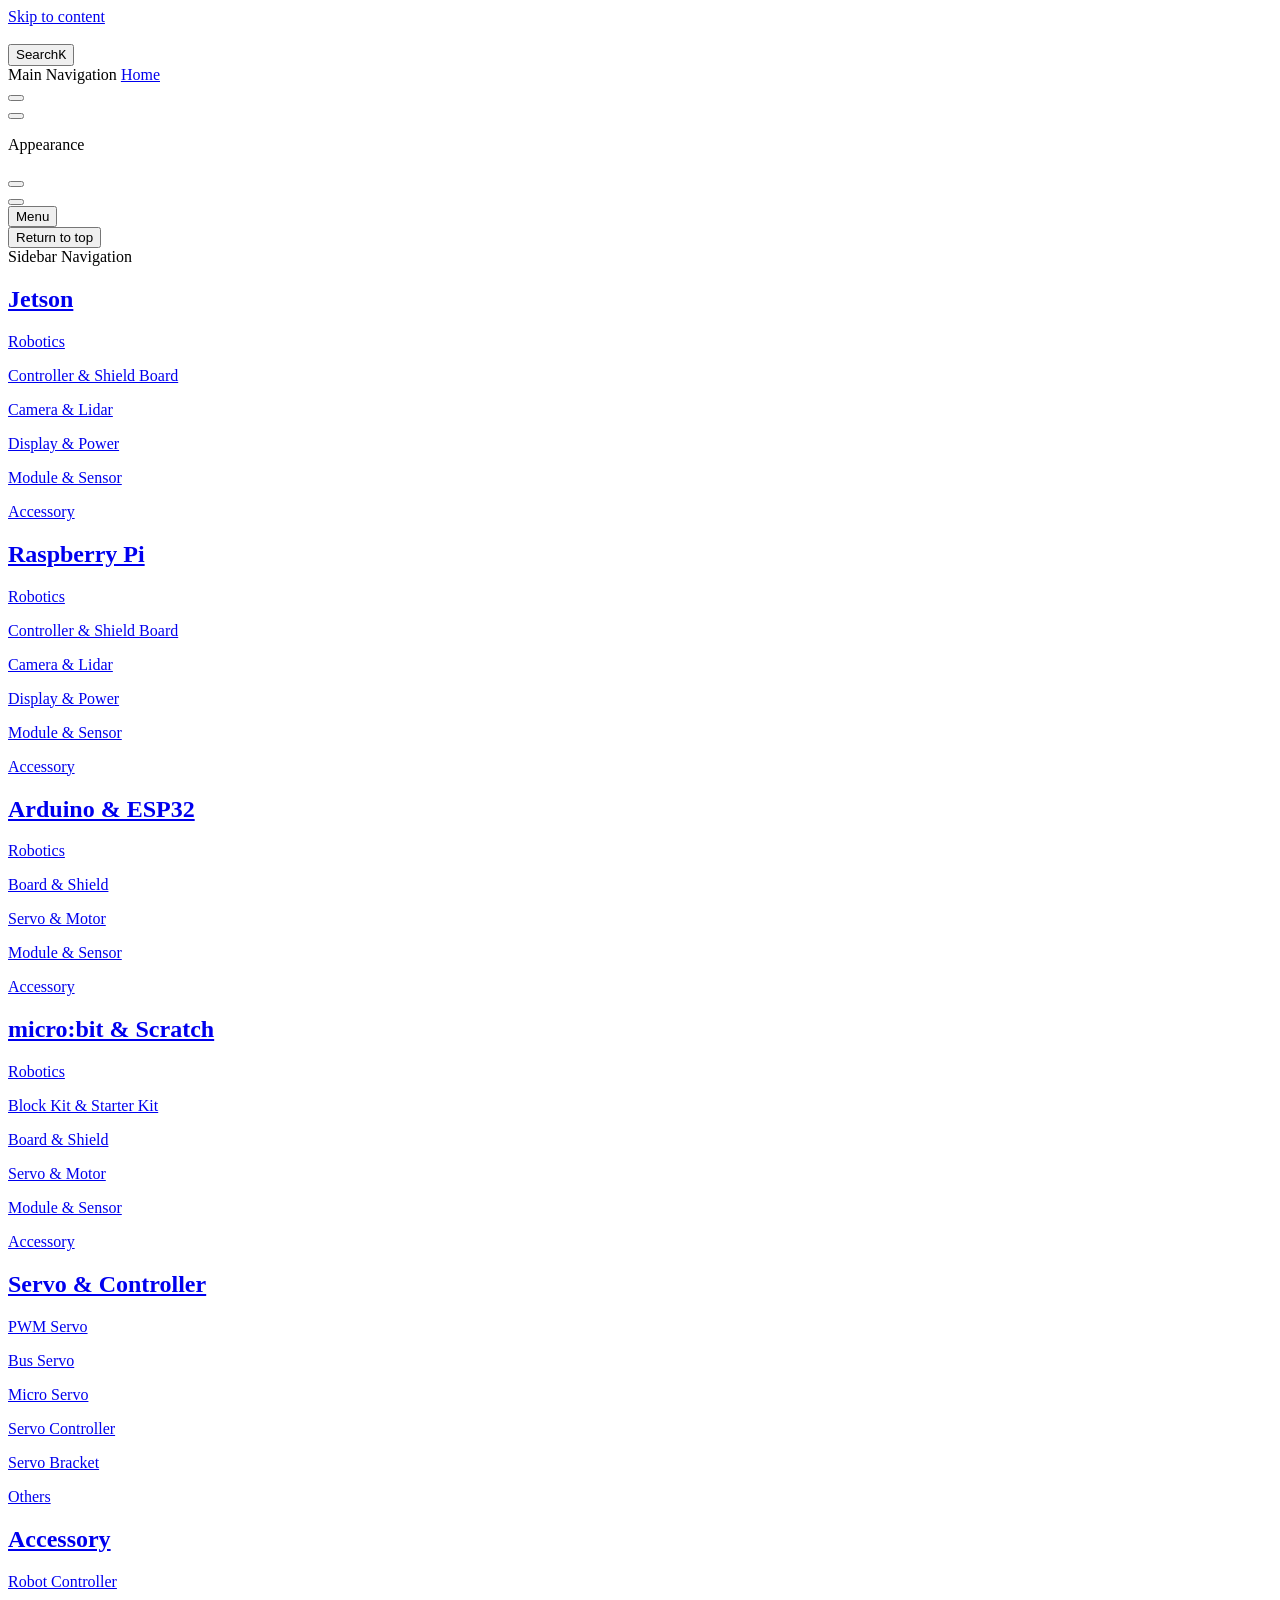
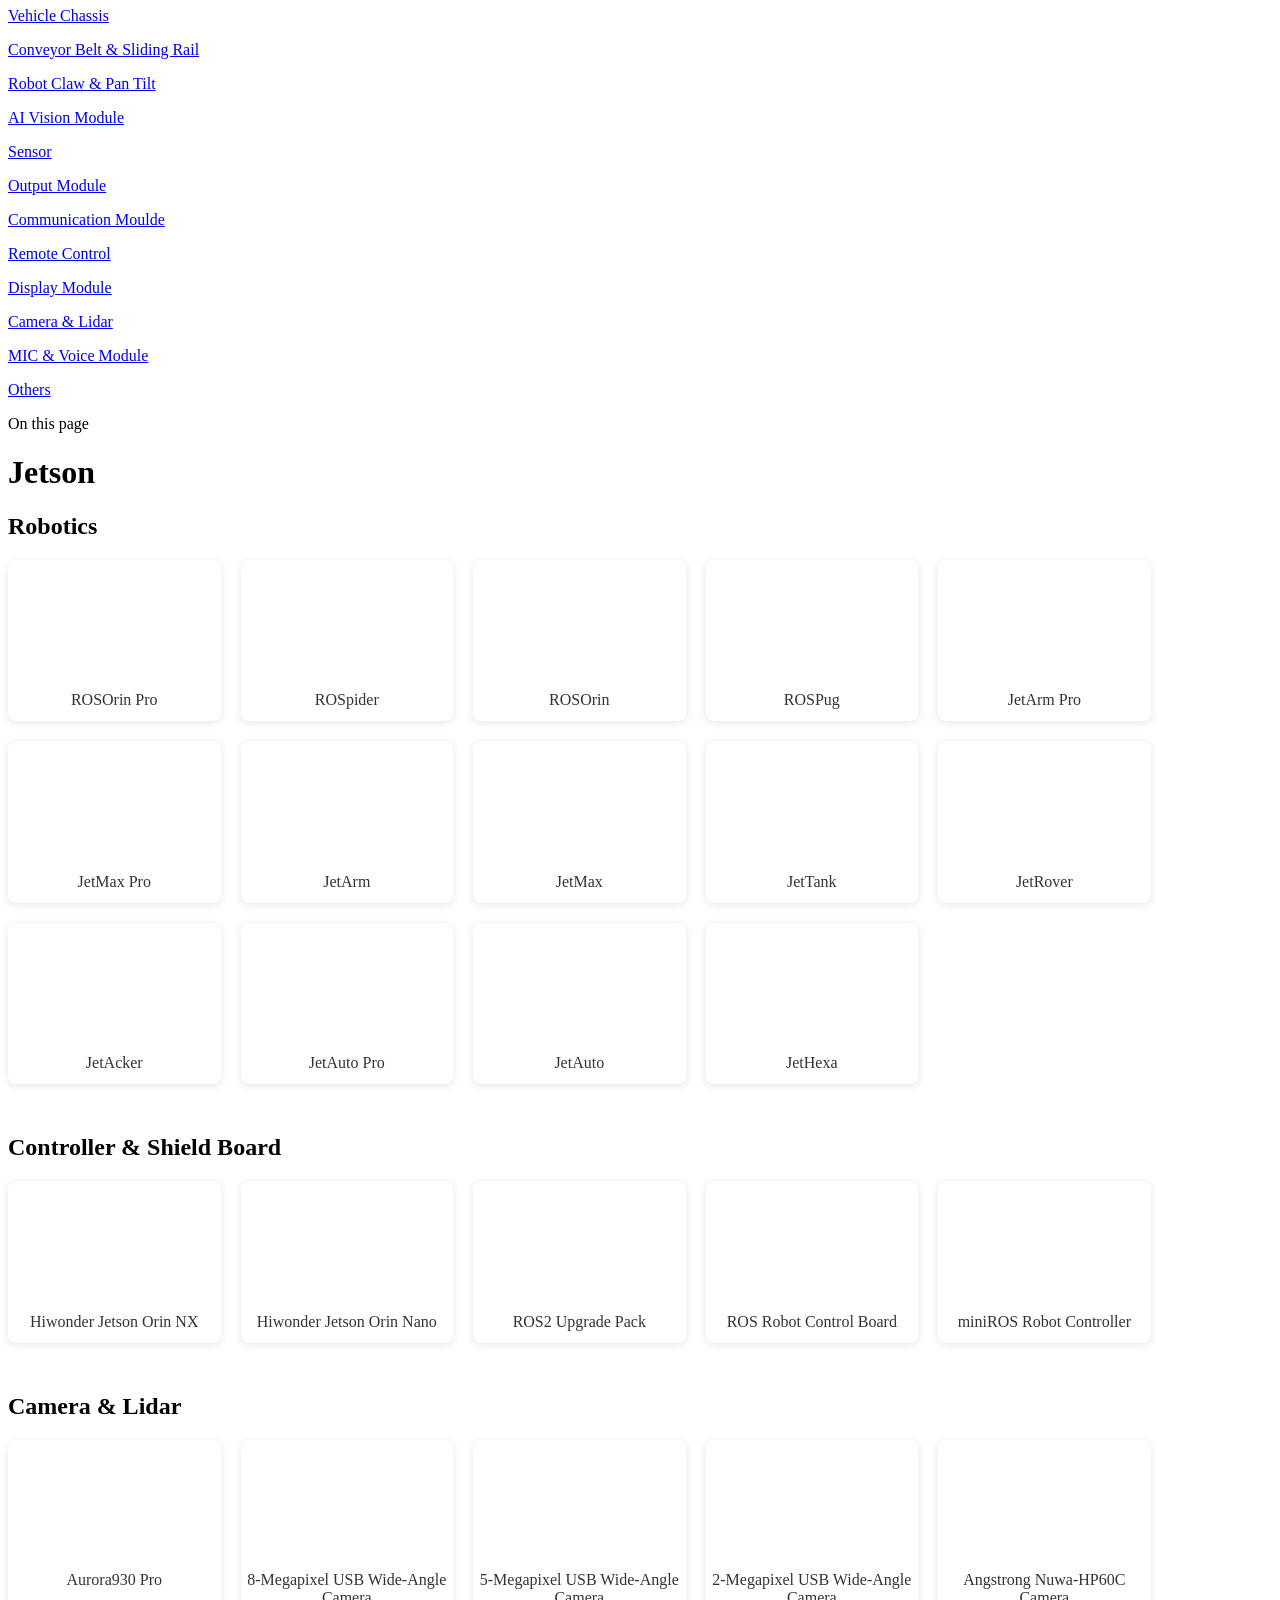
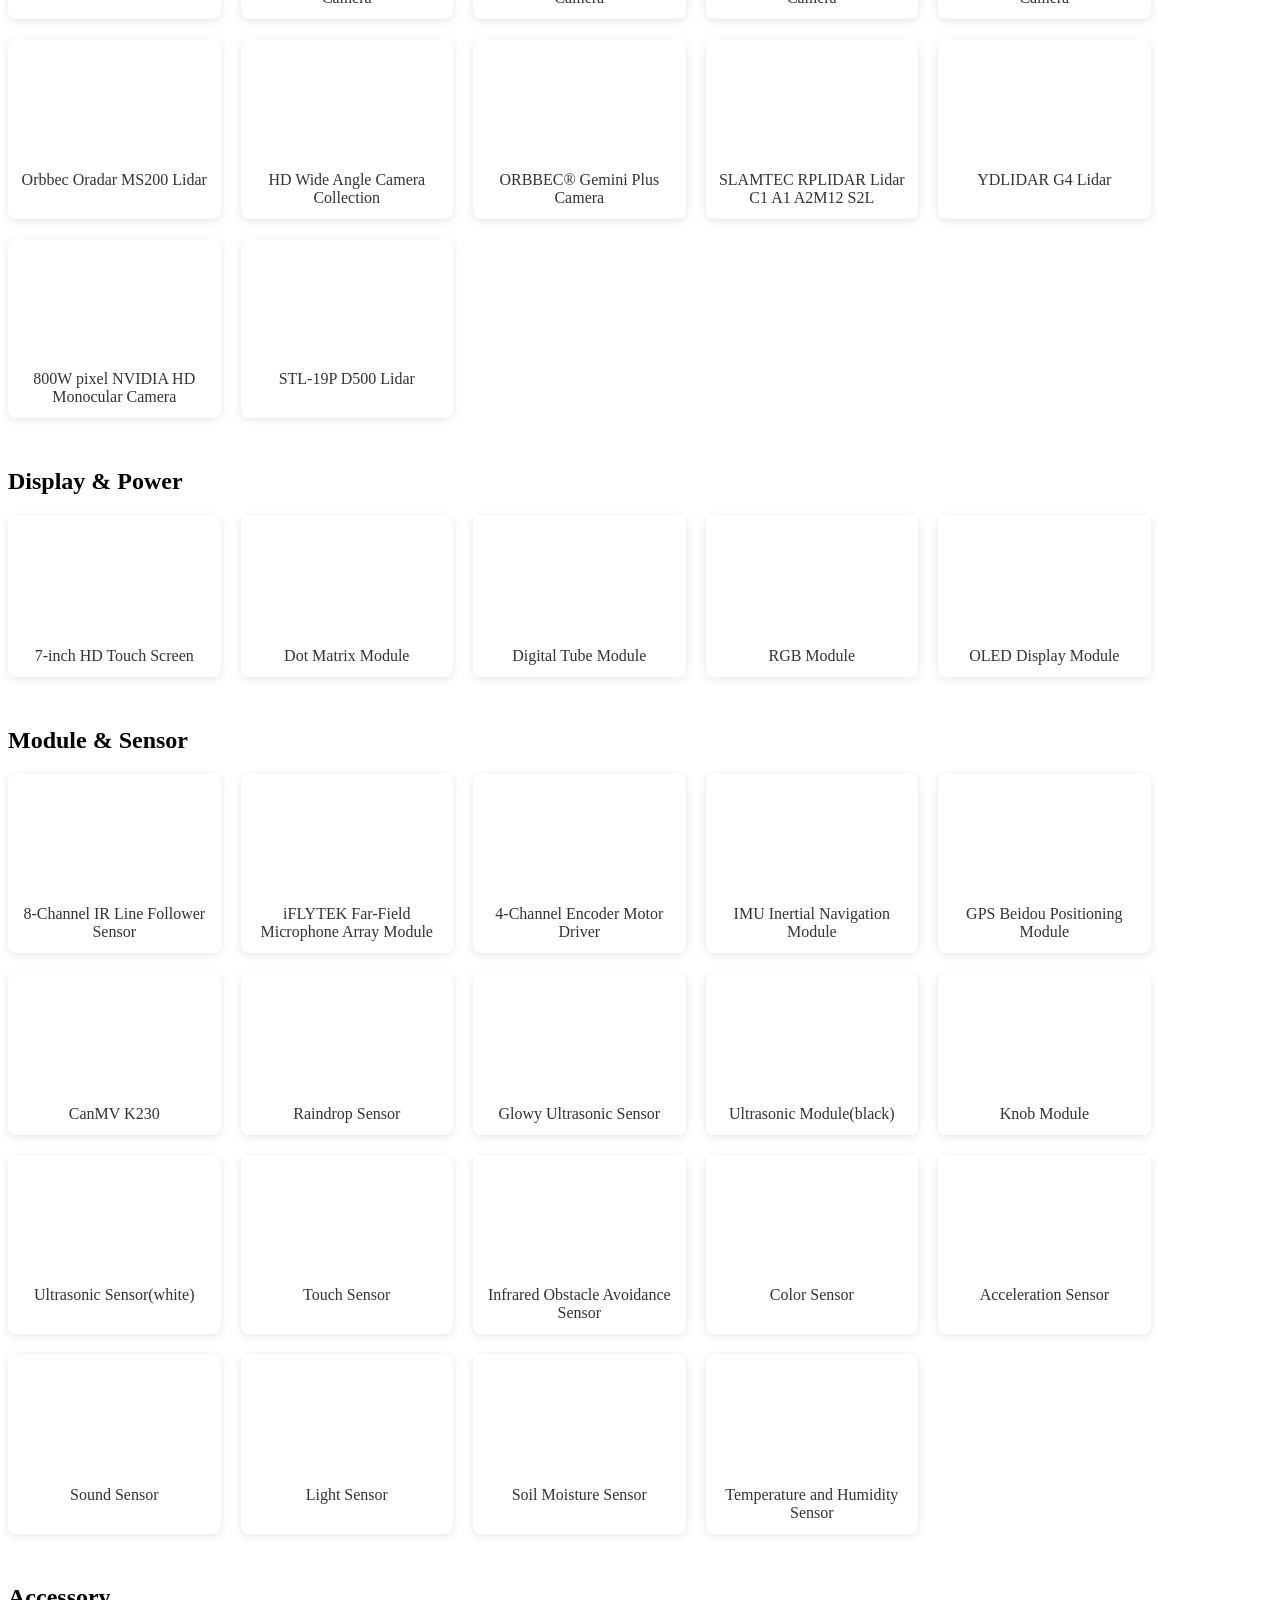
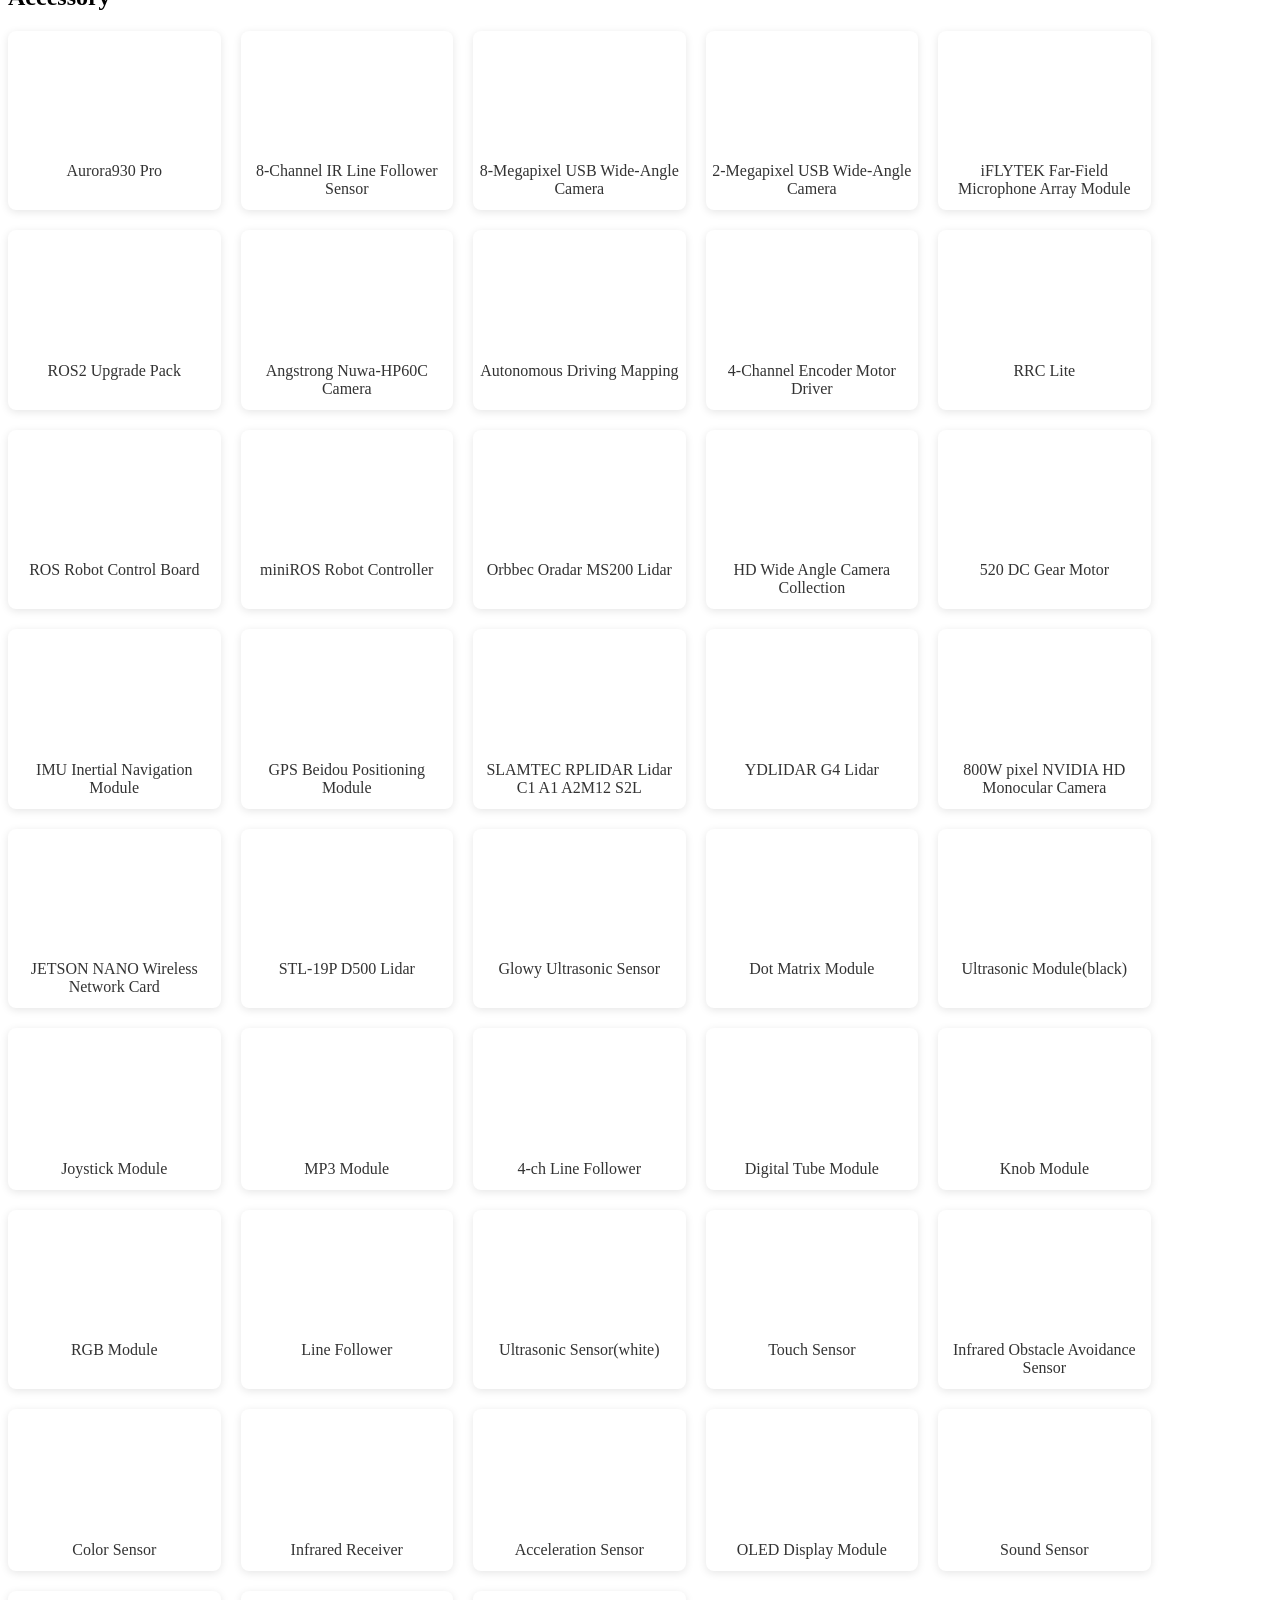
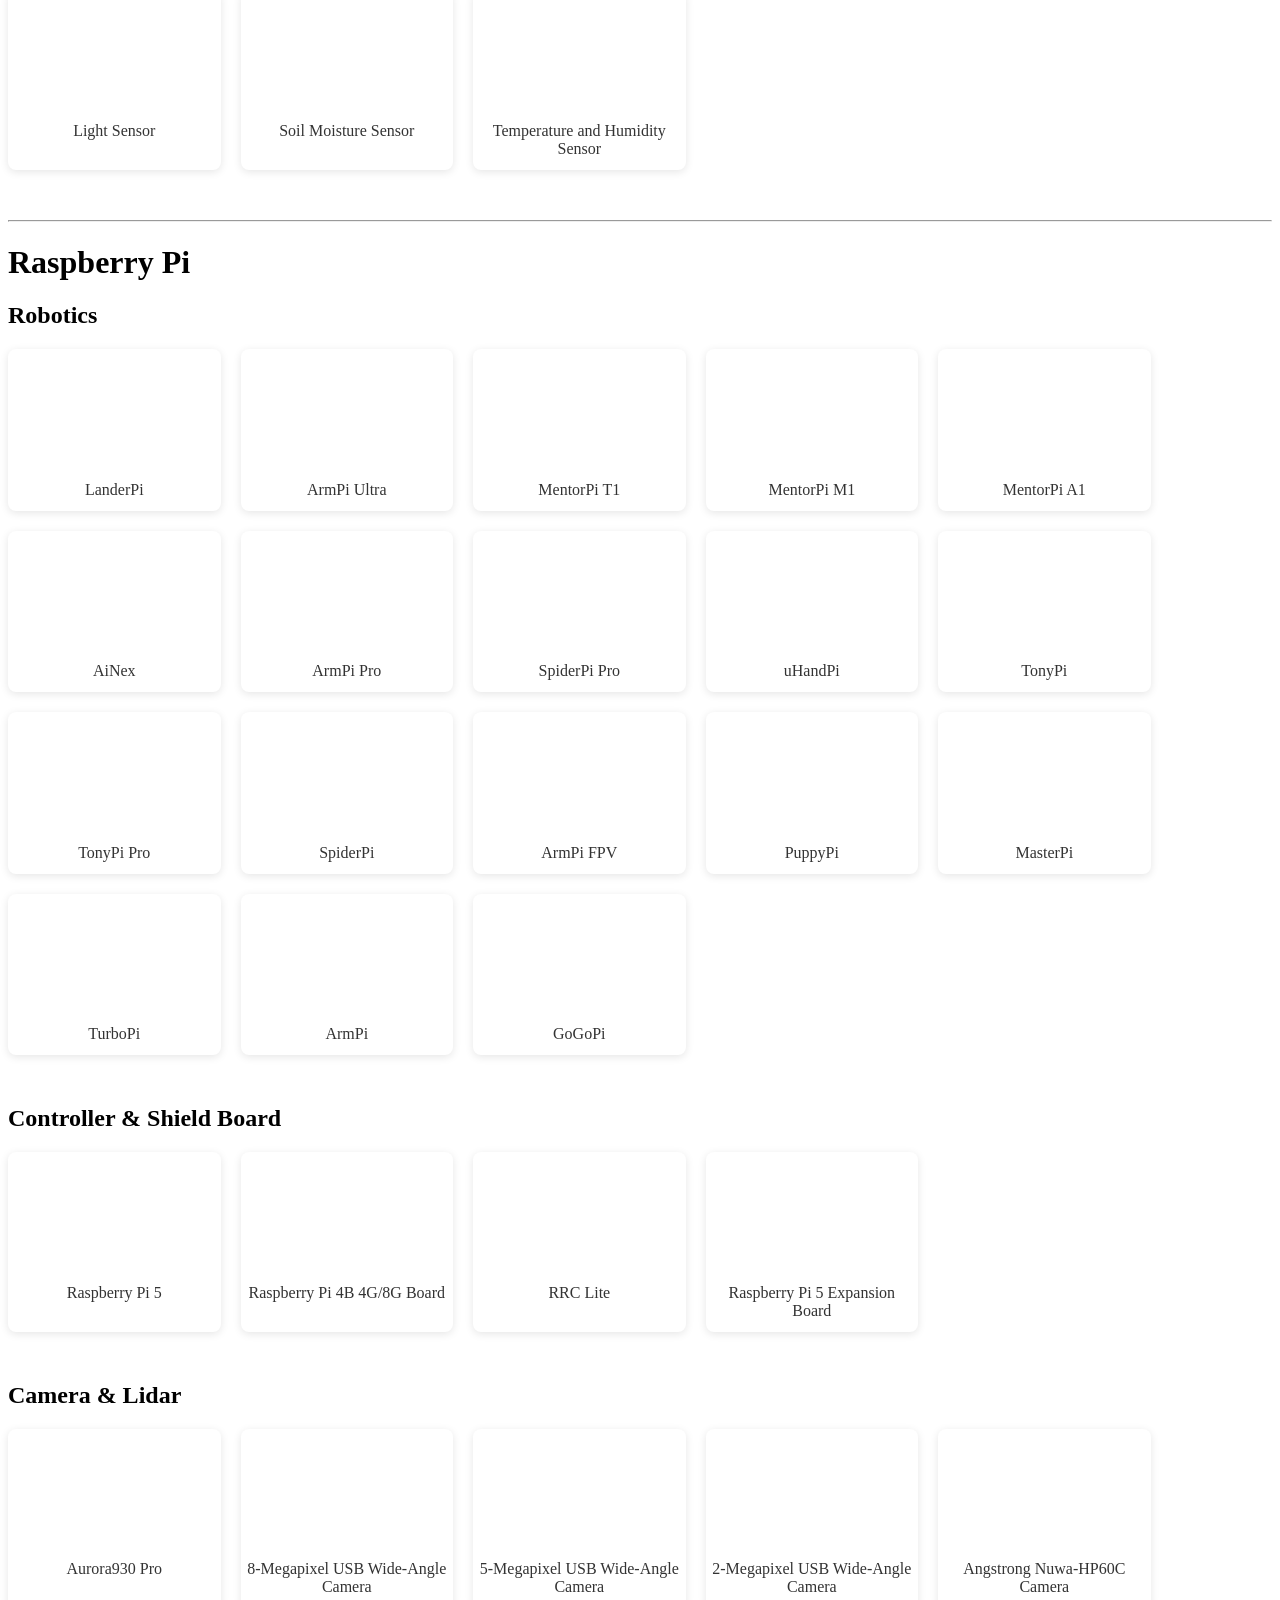
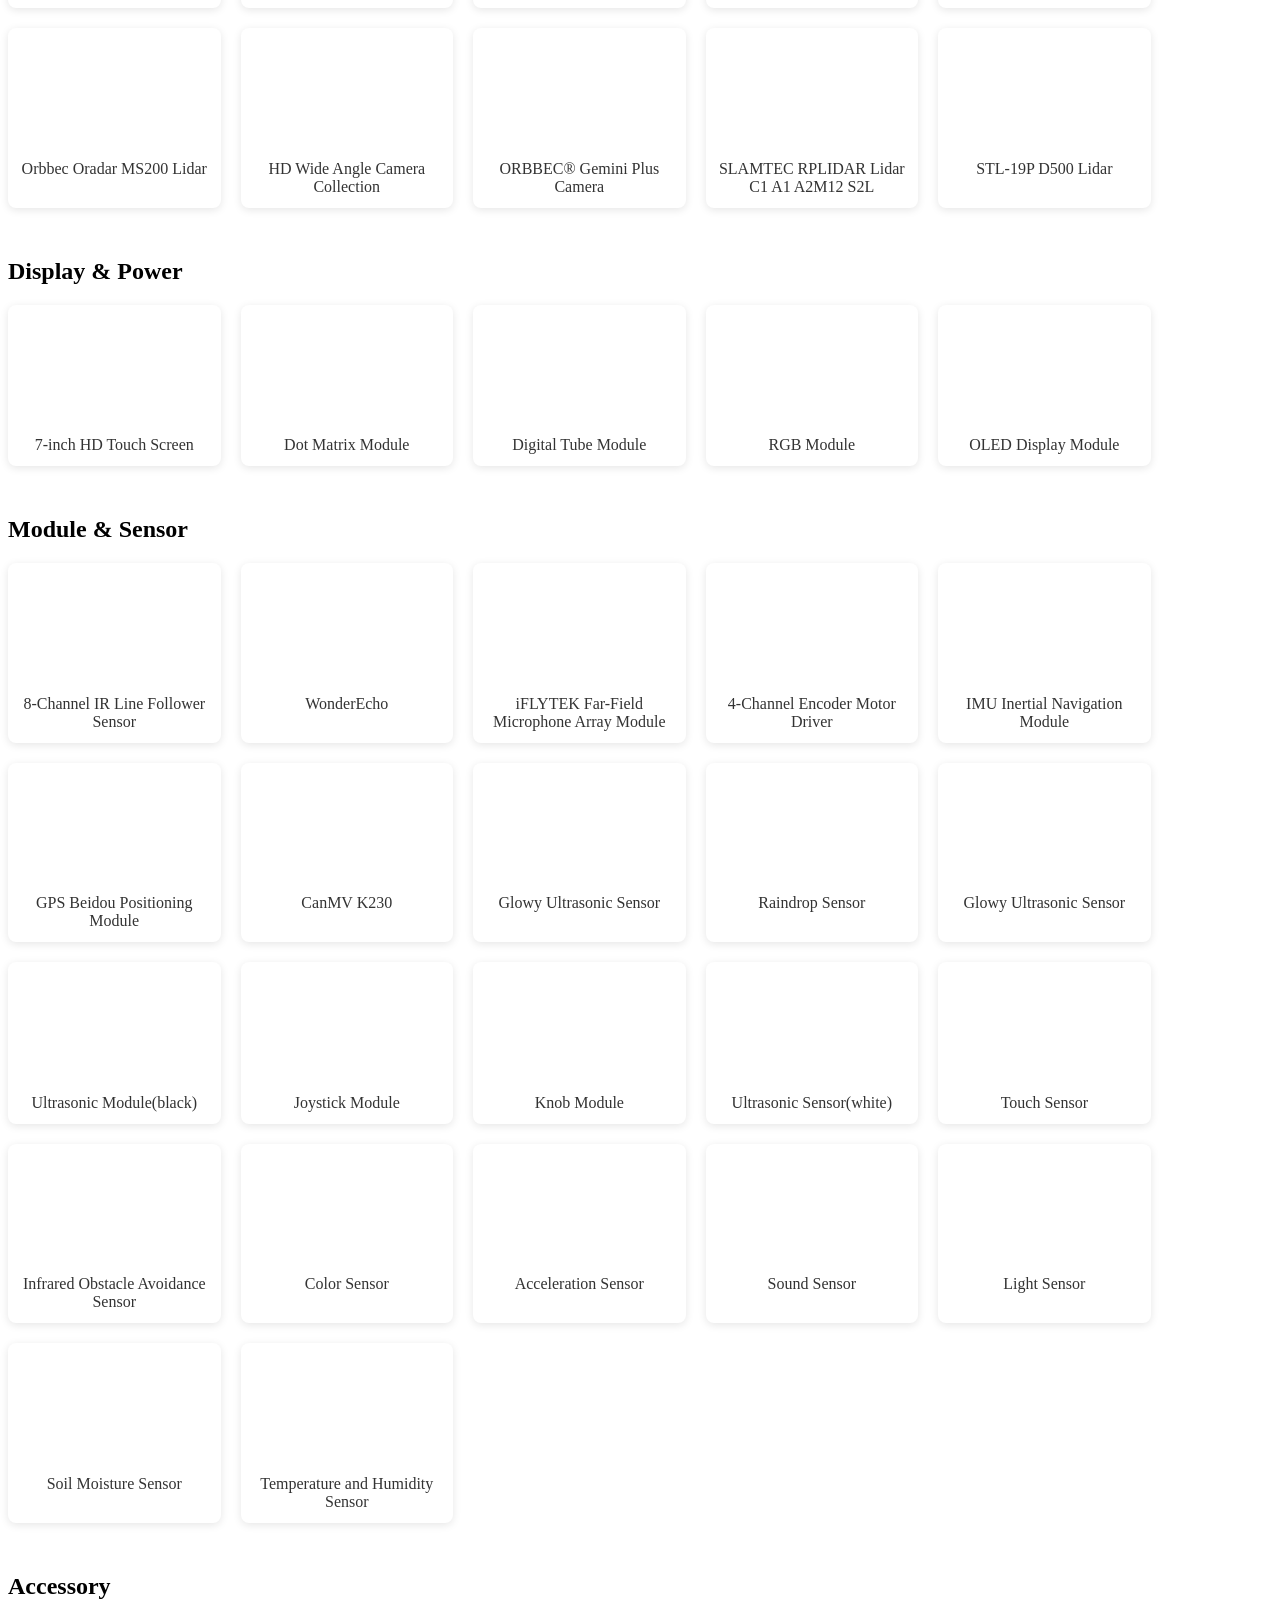
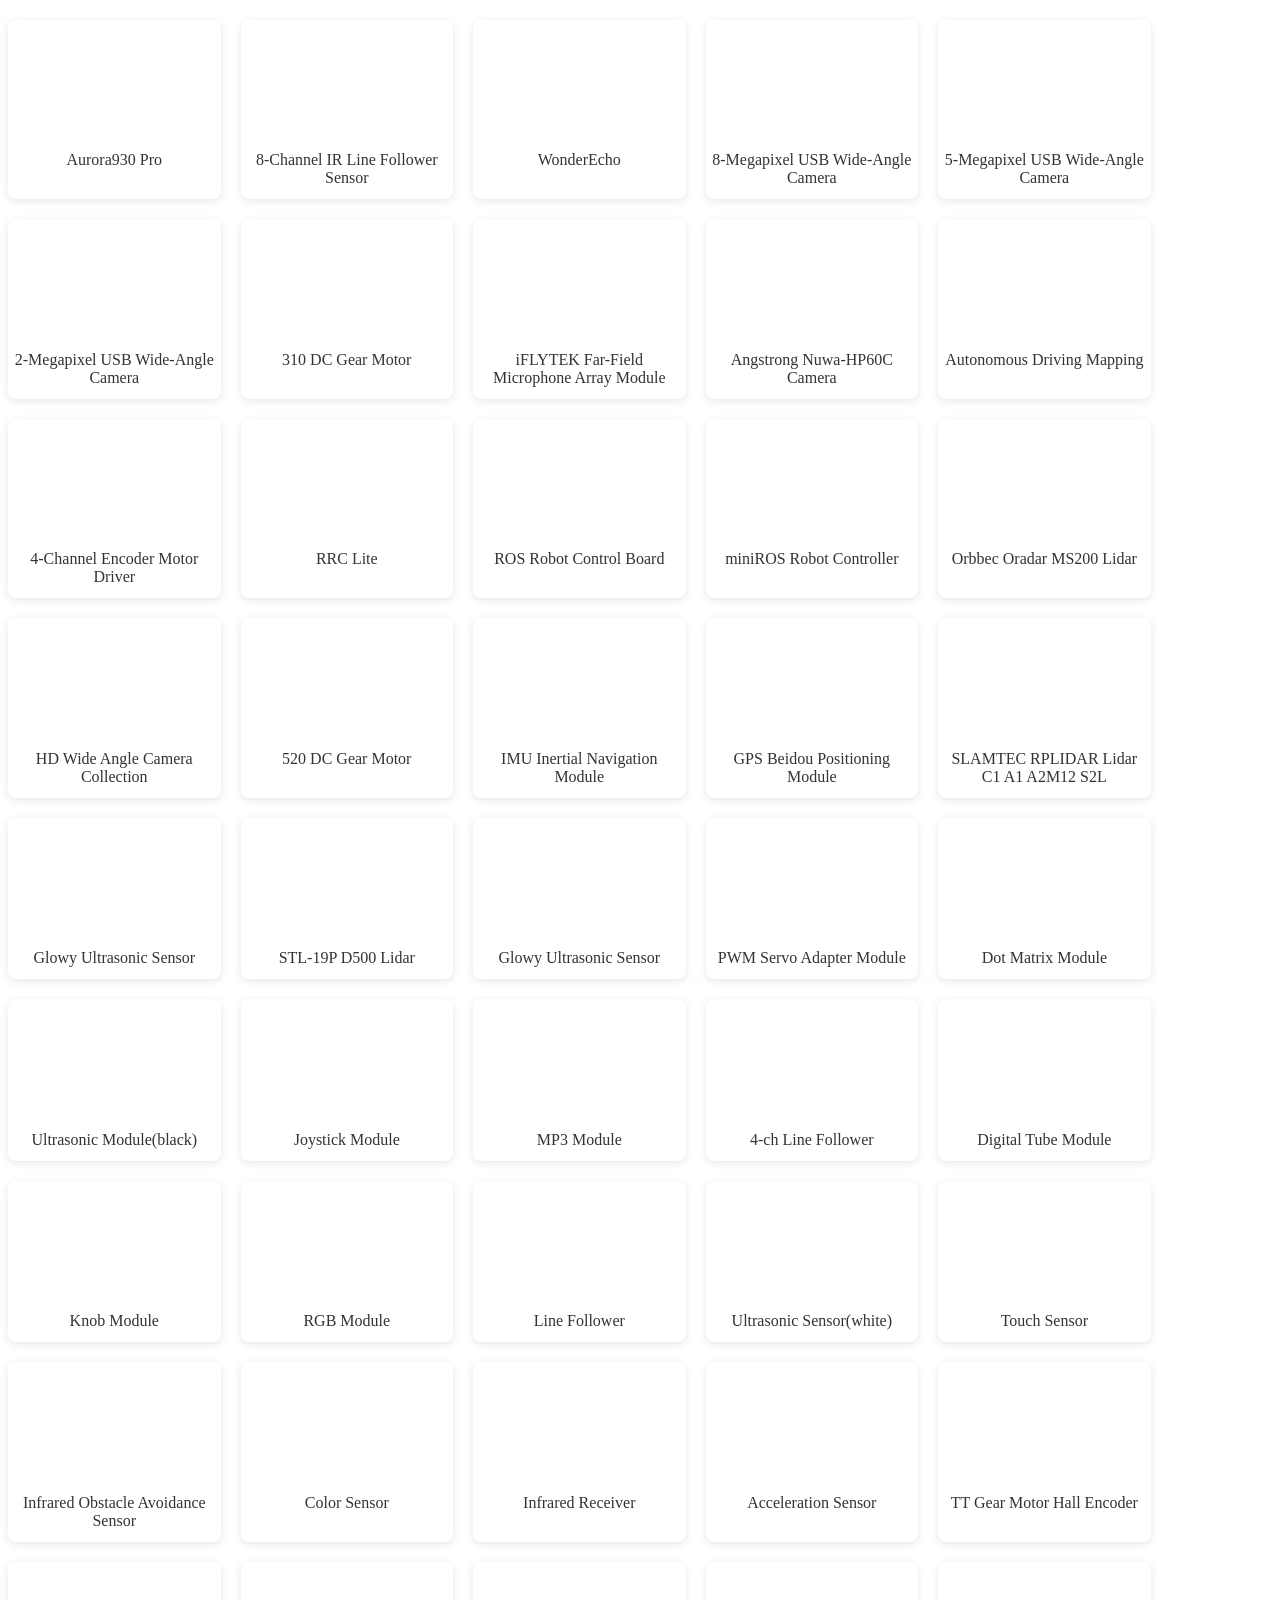
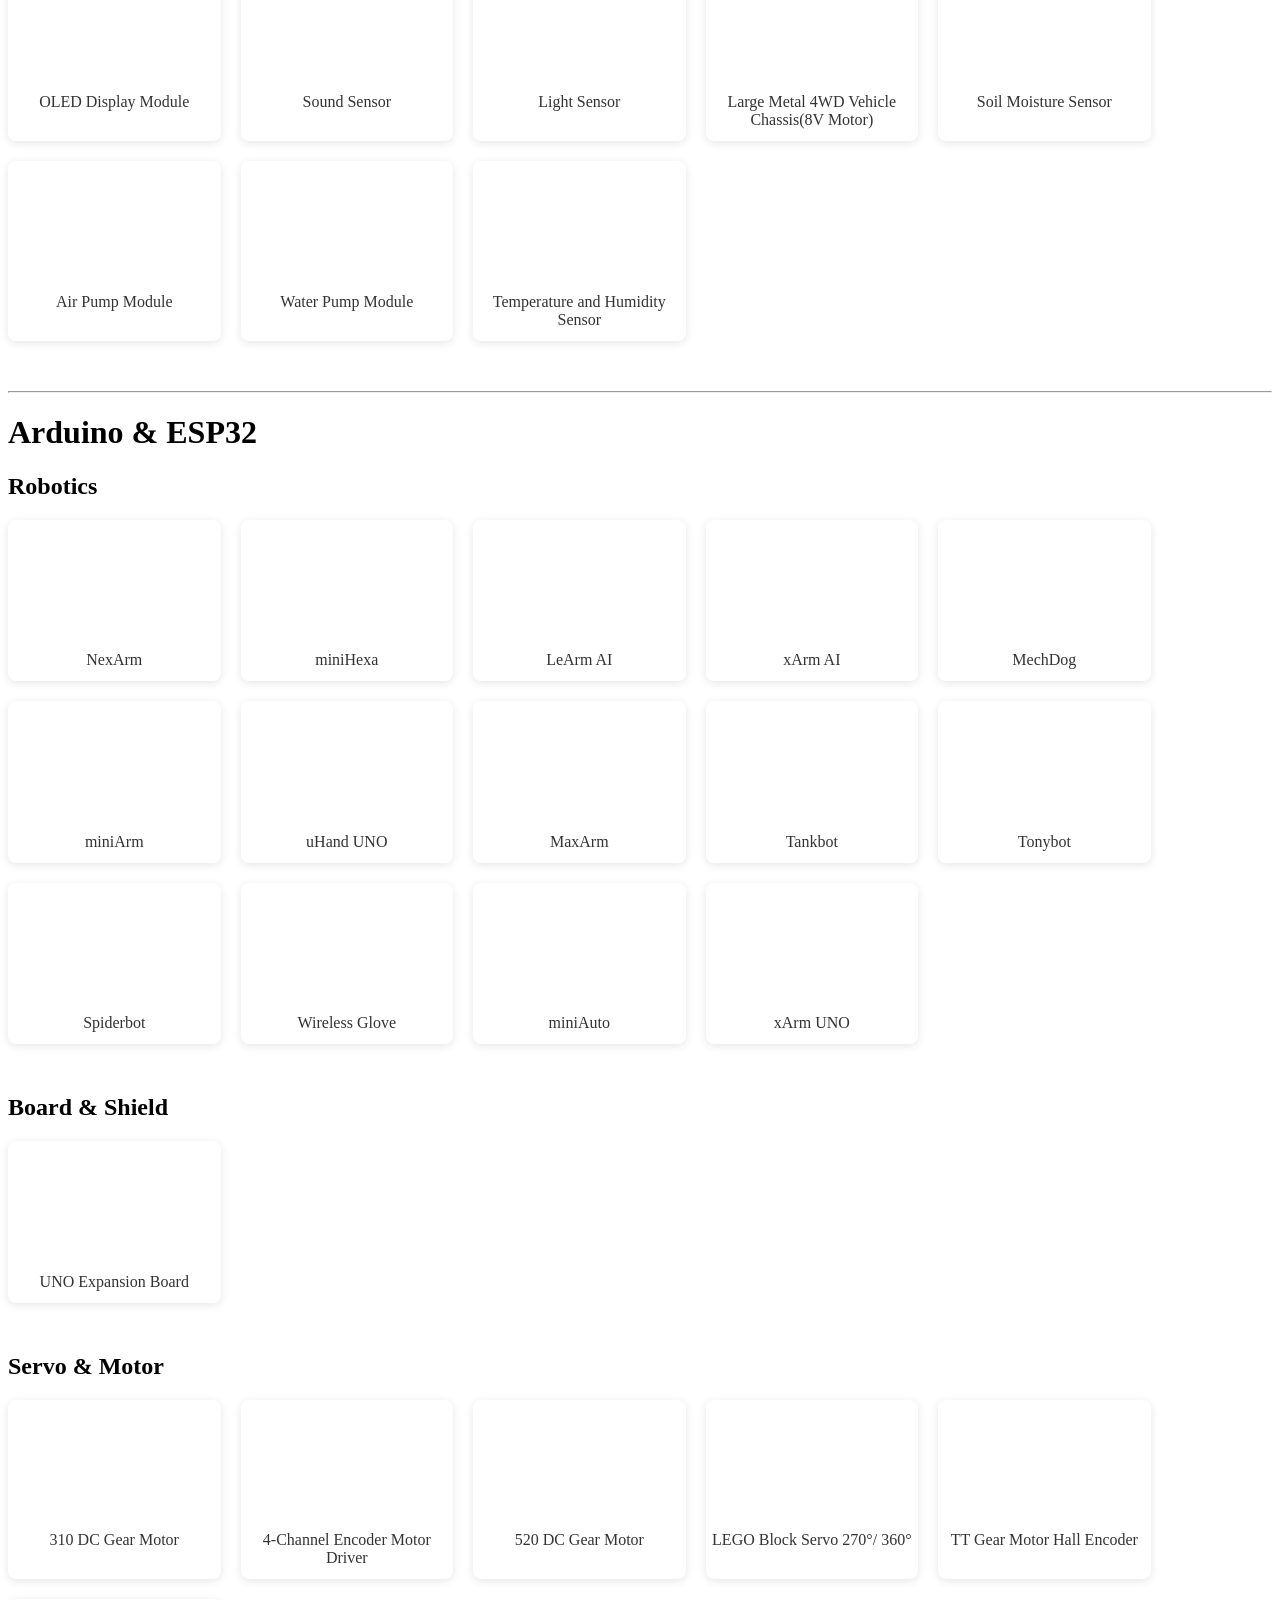
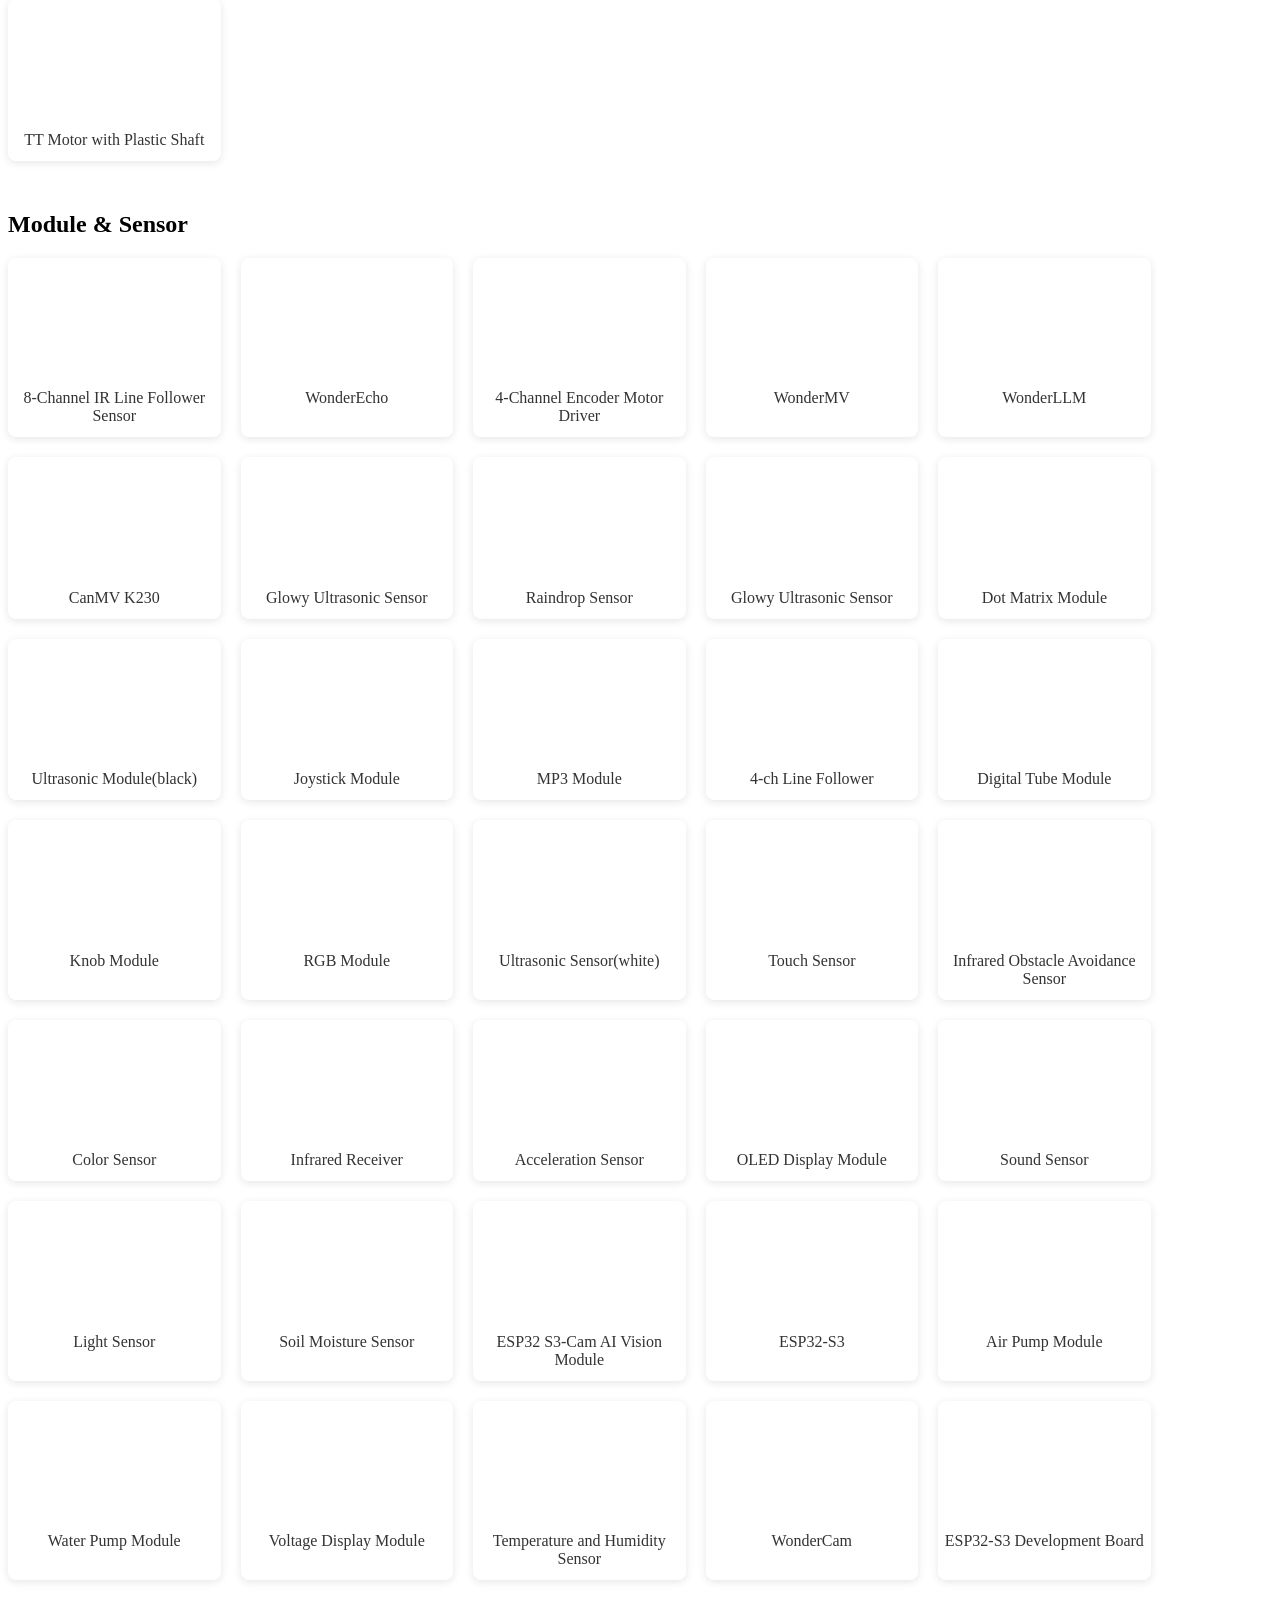
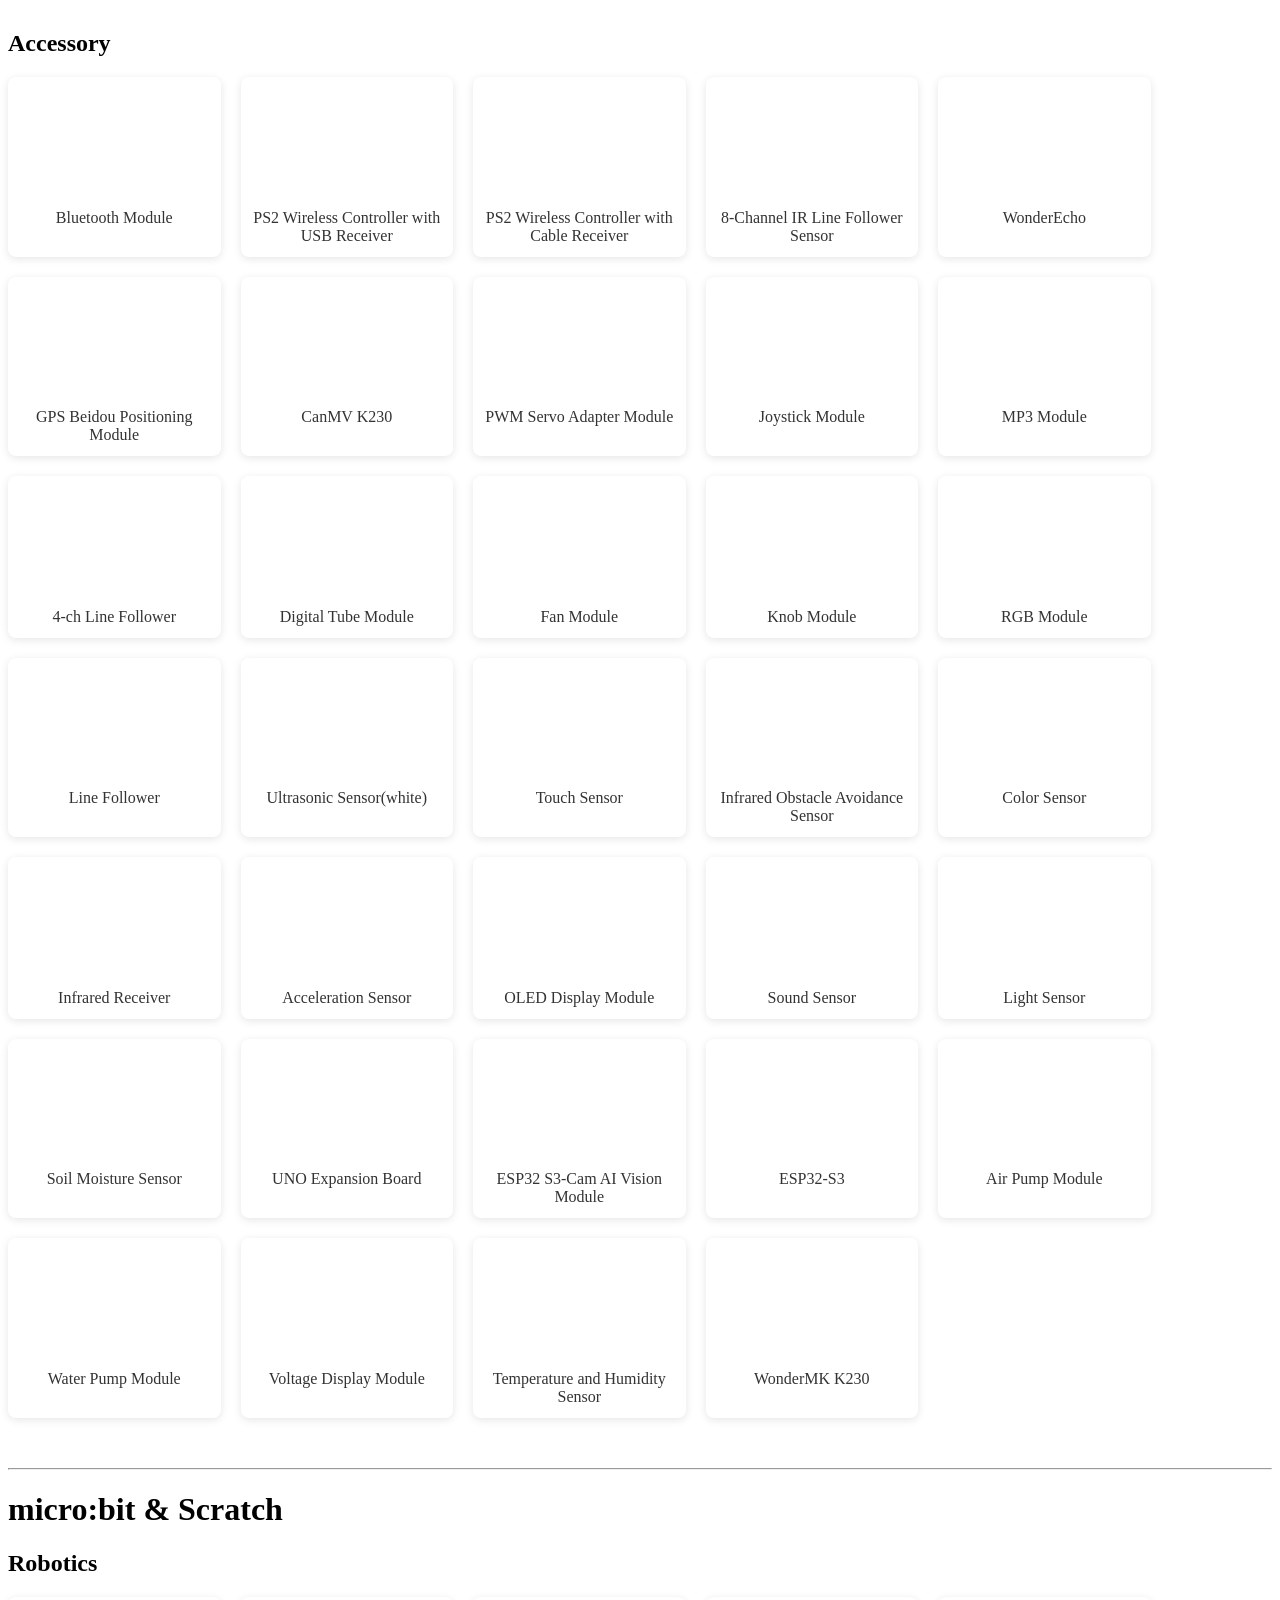
==== commit ef5942f1: "内容修改" ====
--- a/projects/Hiwonder-docs/en/latest/index.html
+++ b/projects/Hiwonder-docs/en/latest/index.html
@@ -13,14 +13,14 @@
     <link rel="preload" href="/assets/inter-roman-latin.Di8DUHzh.woff2" as="font" type="font/woff2" crossorigin="">
     <link rel="modulepreload" href="/assets/chunks/theme.CYtKteyi.js">
     <link rel="modulepreload" href="/assets/chunks/framework.EnSL5wuO.js">
-    <link rel="modulepreload" href="/assets/index.md.DqO4Rk4M.lean.js">
+    <link rel="modulepreload" href="/assets/index.md.BZSn__3j.lean.js">
     <link rel="icon" href="/favicon.ico">
     <script id="check-dark-mode">(()=>{const e=localStorage.getItem("vitepress-theme-appearance")||"auto",a=window.matchMedia("(prefers-color-scheme: dark)").matches;(!e||e==="auto"?a:e==="dark")&&document.documentElement.classList.add("dark")})();</script>
     <script id="check-mac-os">document.documentElement.classList.toggle("mac",/Mac|iPhone|iPod|iPad/i.test(navigator.platform));</script>
   </head>
   <body>
-    <div id="app"><!--[--><div class="Layout" data-v-5d98c3a5><!--[--><!--]--><!--[--><span tabindex="-1" data-v-0b0ada53></span><a href="#VPContent" class="VPSkipLink visually-hidden" data-v-0b0ada53>Skip to content</a><!--]--><!----><header class="VPNav" data-v-5d98c3a5 data-v-ae24b3ad><div class="VPNavBar" data-v-ae24b3ad data-v-6aa21345><div class="wrapper" data-v-6aa21345><div class="container" data-v-6aa21345><div class="title" data-v-6aa21345><div class="VPNavBarTitle has-sidebar" data-v-6aa21345 data-v-1168a8e4><a class="title" href="/" data-v-1168a8e4><!--[--><!--]--><!--[--><img class="VPImage logo" src="/e-logo.png" alt data-v-8426fc1a><!--]--><!----><!--[--><!--]--></a></div></div><div class="content" data-v-6aa21345><div class="content-body" data-v-6aa21345><!--[--><!--]--><div class="VPNavBarSearch search" data-v-6aa21345><!--[--><!----><div id="local-search"><button type="button" class="DocSearch DocSearch-Button" aria-label="Search"><span class="DocSearch-Button-Container"><span class="vp-icon DocSearch-Search-Icon"></span><span class="DocSearch-Button-Placeholder">Search</span></span><span class="DocSearch-Button-Keys"><kbd class="DocSearch-Button-Key"></kbd><kbd class="DocSearch-Button-Key">K</kbd></span></button></div><!--]--></div><nav aria-labelledby="main-nav-aria-label" class="VPNavBarMenu menu" data-v-6aa21345 data-v-dc692963><span id="main-nav-aria-label" class="visually-hidden" data-v-dc692963> Main Navigation </span><!--[--><!--[--><a class="VPLink link vp-external-link-icon VPNavBarMenuLink" href="https://wiki.hiwonder.com/" target="_self" rel="noreferrer" tabindex="0" data-v-dc692963 data-v-e56f3d57><!--[--><span data-v-e56f3d57>Home</span><!--]--></a><!--]--><!--]--></nav><!----><div class="VPNavBarAppearance appearance" data-v-6aa21345 data-v-6c893767><button class="VPSwitch VPSwitchAppearance" type="button" role="switch" title aria-checked="false" data-v-6c893767 data-v-5337faa4 data-v-1d5665e3><span class="check" data-v-1d5665e3><span class="icon" data-v-1d5665e3><!--[--><span class="vpi-sun sun" data-v-5337faa4></span><span class="vpi-moon moon" data-v-5337faa4></span><!--]--></span></span></button></div><!----><div class="VPFlyout VPNavBarExtra extra" data-v-6aa21345 data-v-bb2aa2f0 data-v-cf11d7a2><button type="button" class="button" aria-haspopup="true" aria-expanded="false" aria-label="extra navigation" data-v-cf11d7a2><span class="vpi-more-horizontal icon" data-v-cf11d7a2></span></button><div class="menu" data-v-cf11d7a2><div class="VPMenu" data-v-cf11d7a2 data-v-b98bc113><!----><!--[--><!--[--><!----><div class="group" data-v-bb2aa2f0><div class="item appearance" data-v-bb2aa2f0><p class="label" data-v-bb2aa2f0>Appearance</p><div class="appearance-action" data-v-bb2aa2f0><button class="VPSwitch VPSwitchAppearance" type="button" role="switch" title aria-checked="false" data-v-bb2aa2f0 data-v-5337faa4 data-v-1d5665e3><span class="check" data-v-1d5665e3><span class="icon" data-v-1d5665e3><!--[--><span class="vpi-sun sun" data-v-5337faa4></span><span class="vpi-moon moon" data-v-5337faa4></span><!--]--></span></span></button></div></div></div><!----><!--]--><!--]--></div></div></div><!--[--><!--]--><button type="button" class="VPNavBarHamburger hamburger" aria-label="mobile navigation" aria-expanded="false" aria-controls="VPNavScreen" data-v-6aa21345 data-v-e5dd9c1c><span class="container" data-v-e5dd9c1c><span class="top" data-v-e5dd9c1c></span><span class="middle" data-v-e5dd9c1c></span><span class="bottom" data-v-e5dd9c1c></span></span></button></div></div></div></div><div class="divider" data-v-6aa21345><div class="divider-line" data-v-6aa21345></div></div></div><!----></header><div class="VPLocalNav has-sidebar empty" data-v-5d98c3a5 data-v-a6f0e41e><div class="container" data-v-a6f0e41e><button class="menu" aria-expanded="false" aria-controls="VPSidebarNav" data-v-a6f0e41e><span class="vpi-align-left menu-icon" data-v-a6f0e41e></span><span class="menu-text" data-v-a6f0e41e>Menu</span></button><div class="VPLocalNavOutlineDropdown" style="--vp-vh:0px;" data-v-a6f0e41e data-v-8a42e2b4><button data-v-8a42e2b4>Return to top</button><!----></div></div></div><aside class="VPSidebar" data-v-5d98c3a5 data-v-319d5ca6><div class="curtain" data-v-319d5ca6></div><nav class="nav" id="VPSidebarNav" aria-labelledby="sidebar-aria-label" tabindex="-1" data-v-319d5ca6><span class="visually-hidden" id="sidebar-aria-label" data-v-319d5ca6> Sidebar Navigation </span><!--[--><!--]--><!--[--><div class="no-transition group" data-v-c40bc020><section class="VPSidebarItem level-0 collapsible is-link" data-v-c40bc020 data-v-b3fd67f8><div class="item" tabindex="0" data-v-b3fd67f8><div class="indicator" data-v-b3fd67f8></div><a class="VPLink link link" href="/#jetson" data-v-b3fd67f8><!--[--><h2 class="text" data-v-b3fd67f8>Jetson</h2><!--]--></a><div class="caret" role="button" aria-label="toggle section" tabindex="0" data-v-b3fd67f8><span class="vpi-chevron-right caret-icon" data-v-b3fd67f8></span></div></div><div class="items" data-v-b3fd67f8><!--[--><div class="VPSidebarItem level-1 is-link" data-v-b3fd67f8 data-v-b3fd67f8><div class="item" data-v-b3fd67f8><div class="indicator" data-v-b3fd67f8></div><a class="VPLink link link" href="/#robotics" data-v-b3fd67f8><!--[--><p class="text" data-v-b3fd67f8>Robotics</p><!--]--></a><!----></div><!----></div><div class="VPSidebarItem level-1 is-link" data-v-b3fd67f8 data-v-b3fd67f8><div class="item" data-v-b3fd67f8><div class="indicator" data-v-b3fd67f8></div><a class="VPLink link link" href="/#controller-shield-board" data-v-b3fd67f8><!--[--><p class="text" data-v-b3fd67f8>Controller & Shield Board</p><!--]--></a><!----></div><!----></div><div class="VPSidebarItem level-1 is-link" data-v-b3fd67f8 data-v-b3fd67f8><div class="item" data-v-b3fd67f8><div class="indicator" data-v-b3fd67f8></div><a class="VPLink link link" href="/#camera-lidar" data-v-b3fd67f8><!--[--><p class="text" data-v-b3fd67f8>Camera & Lidar</p><!--]--></a><!----></div><!----></div><div class="VPSidebarItem level-1 is-link" data-v-b3fd67f8 data-v-b3fd67f8><div class="item" data-v-b3fd67f8><div class="indicator" data-v-b3fd67f8></div><a class="VPLink link link" href="/#display-power" data-v-b3fd67f8><!--[--><p class="text" data-v-b3fd67f8>Display & Power</p><!--]--></a><!----></div><!----></div><div class="VPSidebarItem level-1 is-link" data-v-b3fd67f8 data-v-b3fd67f8><div class="item" data-v-b3fd67f8><div class="indicator" data-v-b3fd67f8></div><a class="VPLink link link" href="/#module-sensor" data-v-b3fd67f8><!--[--><p class="text" data-v-b3fd67f8>Module & Sensor</p><!--]--></a><!----></div><!----></div><div class="VPSidebarItem level-1 is-link" data-v-b3fd67f8 data-v-b3fd67f8><div class="item" data-v-b3fd67f8><div class="indicator" data-v-b3fd67f8></div><a class="VPLink link link" href="/#accessory" data-v-b3fd67f8><!--[--><p class="text" data-v-b3fd67f8>Accessory</p><!--]--></a><!----></div><!----></div><!--]--></div></section></div><div class="no-transition group" data-v-c40bc020><section class="VPSidebarItem level-0 collapsible is-link" data-v-c40bc020 data-v-b3fd67f8><div class="item" tabindex="0" data-v-b3fd67f8><div class="indicator" data-v-b3fd67f8></div><a class="VPLink link link" href="/#raspberry-pi" data-v-b3fd67f8><!--[--><h2 class="text" data-v-b3fd67f8>Raspberry Pi</h2><!--]--></a><div class="caret" role="button" aria-label="toggle section" tabindex="0" data-v-b3fd67f8><span class="vpi-chevron-right caret-icon" data-v-b3fd67f8></span></div></div><div class="items" data-v-b3fd67f8><!--[--><div class="VPSidebarItem level-1 is-link" data-v-b3fd67f8 data-v-b3fd67f8><div class="item" data-v-b3fd67f8><div class="indicator" data-v-b3fd67f8></div><a class="VPLink link link" href="/#robotics-1" data-v-b3fd67f8><!--[--><p class="text" data-v-b3fd67f8>Robotics</p><!--]--></a><!----></div><!----></div><div class="VPSidebarItem level-1 is-link" data-v-b3fd67f8 data-v-b3fd67f8><div class="item" data-v-b3fd67f8><div class="indicator" data-v-b3fd67f8></div><a class="VPLink link link" href="/#controller-shield-board-1" data-v-b3fd67f8><!--[--><p class="text" data-v-b3fd67f8>Controller & Shield Board</p><!--]--></a><!----></div><!----></div><div class="VPSidebarItem level-1 is-link" data-v-b3fd67f8 data-v-b3fd67f8><div class="item" data-v-b3fd67f8><div class="indicator" data-v-b3fd67f8></div><a class="VPLink link link" href="/#camera-lidar-1" data-v-b3fd67f8><!--[--><p class="text" data-v-b3fd67f8>Camera & Lidar</p><!--]--></a><!----></div><!----></div><div class="VPSidebarItem level-1 is-link" data-v-b3fd67f8 data-v-b3fd67f8><div class="item" data-v-b3fd67f8><div class="indicator" data-v-b3fd67f8></div><a class="VPLink link link" href="/#display-power-1" data-v-b3fd67f8><!--[--><p class="text" data-v-b3fd67f8>Display & Power</p><!--]--></a><!----></div><!----></div><div class="VPSidebarItem level-1 is-link" data-v-b3fd67f8 data-v-b3fd67f8><div class="item" data-v-b3fd67f8><div class="indicator" data-v-b3fd67f8></div><a class="VPLink link link" href="/#module-sensor-1" data-v-b3fd67f8><!--[--><p class="text" data-v-b3fd67f8>Module & Sensor</p><!--]--></a><!----></div><!----></div><div class="VPSidebarItem level-1 is-link" data-v-b3fd67f8 data-v-b3fd67f8><div class="item" data-v-b3fd67f8><div class="indicator" data-v-b3fd67f8></div><a class="VPLink link link" href="/#accessory-1" data-v-b3fd67f8><!--[--><p class="text" data-v-b3fd67f8>Accessory</p><!--]--></a><!----></div><!----></div><!--]--></div></section></div><div class="no-transition group" data-v-c40bc020><section class="VPSidebarItem level-0 collapsible is-link" data-v-c40bc020 data-v-b3fd67f8><div class="item" tabindex="0" data-v-b3fd67f8><div class="indicator" data-v-b3fd67f8></div><a class="VPLink link link" href="/#arduino-esp32" data-v-b3fd67f8><!--[--><h2 class="text" data-v-b3fd67f8>Arduino & ESP32</h2><!--]--></a><div class="caret" role="button" aria-label="toggle section" tabindex="0" data-v-b3fd67f8><span class="vpi-chevron-right caret-icon" data-v-b3fd67f8></span></div></div><div class="items" data-v-b3fd67f8><!--[--><div class="VPSidebarItem level-1 is-link" data-v-b3fd67f8 data-v-b3fd67f8><div class="item" data-v-b3fd67f8><div class="indicator" data-v-b3fd67f8></div><a class="VPLink link link" href="/#robotics-2" data-v-b3fd67f8><!--[--><p class="text" data-v-b3fd67f8>Robotics</p><!--]--></a><!----></div><!----></div><div class="VPSidebarItem level-1 is-link" data-v-b3fd67f8 data-v-b3fd67f8><div class="item" data-v-b3fd67f8><div class="indicator" data-v-b3fd67f8></div><a class="VPLink link link" href="/#board-shield" data-v-b3fd67f8><!--[--><p class="text" data-v-b3fd67f8>Board & Shield</p><!--]--></a><!----></div><!----></div><div class="VPSidebarItem level-1 is-link" data-v-b3fd67f8 data-v-b3fd67f8><div class="item" data-v-b3fd67f8><div class="indicator" data-v-b3fd67f8></div><a class="VPLink link link" href="/#servo-motor" data-v-b3fd67f8><!--[--><p class="text" data-v-b3fd67f8>Servo & Motor</p><!--]--></a><!----></div><!----></div><div class="VPSidebarItem level-1 is-link" data-v-b3fd67f8 data-v-b3fd67f8><div class="item" data-v-b3fd67f8><div class="indicator" data-v-b3fd67f8></div><a class="VPLink link link" href="/#module-sensor-2" data-v-b3fd67f8><!--[--><p class="text" data-v-b3fd67f8>Module & Sensor</p><!--]--></a><!----></div><!----></div><div class="VPSidebarItem level-1 is-link" data-v-b3fd67f8 data-v-b3fd67f8><div class="item" data-v-b3fd67f8><div class="indicator" data-v-b3fd67f8></div><a class="VPLink link link" href="/#accessory-2" data-v-b3fd67f8><!--[--><p class="text" data-v-b3fd67f8>Accessory</p><!--]--></a><!----></div><!----></div><!--]--></div></section></div><div class="no-transition group" data-v-c40bc020><section class="VPSidebarItem level-0 collapsible is-link" data-v-c40bc020 data-v-b3fd67f8><div class="item" tabindex="0" data-v-b3fd67f8><div class="indicator" data-v-b3fd67f8></div><a class="VPLink link link" href="/#micro-bit-scratch" data-v-b3fd67f8><!--[--><h2 class="text" data-v-b3fd67f8>micro:bit & Scratch</h2><!--]--></a><div class="caret" role="button" aria-label="toggle section" tabindex="0" data-v-b3fd67f8><span class="vpi-chevron-right caret-icon" data-v-b3fd67f8></span></div></div><div class="items" data-v-b3fd67f8><!--[--><div class="VPSidebarItem level-1 is-link" data-v-b3fd67f8 data-v-b3fd67f8><div class="item" data-v-b3fd67f8><div class="indicator" data-v-b3fd67f8></div><a class="VPLink link link" href="/#robotics-3" data-v-b3fd67f8><!--[--><p class="text" data-v-b3fd67f8>Robotics</p><!--]--></a><!----></div><!----></div><div class="VPSidebarItem level-1 is-link" data-v-b3fd67f8 data-v-b3fd67f8><div class="item" data-v-b3fd67f8><div class="indicator" data-v-b3fd67f8></div><a class="VPLink link link" href="/#block-kit-starter-kit" data-v-b3fd67f8><!--[--><p class="text" data-v-b3fd67f8>Block Kit & Starter Kit</p><!--]--></a><!----></div><!----></div><div class="VPSidebarItem level-1 is-link" data-v-b3fd67f8 data-v-b3fd67f8><div class="item" data-v-b3fd67f8><div class="indicator" data-v-b3fd67f8></div><a class="VPLink link link" href="/#board-shield-1" data-v-b3fd67f8><!--[--><p class="text" data-v-b3fd67f8>Board & Shield</p><!--]--></a><!----></div><!----></div><div class="VPSidebarItem level-1 is-link" data-v-b3fd67f8 data-v-b3fd67f8><div class="item" data-v-b3fd67f8><div class="indicator" data-v-b3fd67f8></div><a class="VPLink link link" href="/#servo-motor-1" data-v-b3fd67f8><!--[--><p class="text" data-v-b3fd67f8>Servo & Motor</p><!--]--></a><!----></div><!----></div><div class="VPSidebarItem level-1 is-link" data-v-b3fd67f8 data-v-b3fd67f8><div class="item" data-v-b3fd67f8><div class="indicator" data-v-b3fd67f8></div><a class="VPLink link link" href="/#module-sensor-3" data-v-b3fd67f8><!--[--><p class="text" data-v-b3fd67f8>Module & Sensor</p><!--]--></a><!----></div><!----></div><div class="VPSidebarItem level-1 is-link" data-v-b3fd67f8 data-v-b3fd67f8><div class="item" data-v-b3fd67f8><div class="indicator" data-v-b3fd67f8></div><a class="VPLink link link" href="/#accessory-3" data-v-b3fd67f8><!--[--><p class="text" data-v-b3fd67f8>Accessory</p><!--]--></a><!----></div><!----></div><!--]--></div></section></div><div class="no-transition group" data-v-c40bc020><section class="VPSidebarItem level-0 collapsible is-link" data-v-c40bc020 data-v-b3fd67f8><div class="item" tabindex="0" data-v-b3fd67f8><div class="indicator" data-v-b3fd67f8></div><a class="VPLink link link" href="/#servo-controller" data-v-b3fd67f8><!--[--><h2 class="text" data-v-b3fd67f8>Servo & Controller</h2><!--]--></a><div class="caret" role="button" aria-label="toggle section" tabindex="0" data-v-b3fd67f8><span class="vpi-chevron-right caret-icon" data-v-b3fd67f8></span></div></div><div class="items" data-v-b3fd67f8><!--[--><div class="VPSidebarItem level-1 is-link" data-v-b3fd67f8 data-v-b3fd67f8><div class="item" data-v-b3fd67f8><div class="indicator" data-v-b3fd67f8></div><a class="VPLink link link" href="/#pwm-servo" data-v-b3fd67f8><!--[--><p class="text" data-v-b3fd67f8>PWM Servo</p><!--]--></a><!----></div><!----></div><div class="VPSidebarItem level-1 is-link" data-v-b3fd67f8 data-v-b3fd67f8><div class="item" data-v-b3fd67f8><div class="indicator" data-v-b3fd67f8></div><a class="VPLink link link" href="/#bus-servo" data-v-b3fd67f8><!--[--><p class="text" data-v-b3fd67f8>Bus Servo</p><!--]--></a><!----></div><!----></div><div class="VPSidebarItem level-1 is-link" data-v-b3fd67f8 data-v-b3fd67f8><div class="item" data-v-b3fd67f8><div class="indicator" data-v-b3fd67f8></div><a class="VPLink link link" href="/#micro-servo" data-v-b3fd67f8><!--[--><p class="text" data-v-b3fd67f8>Micro Servo</p><!--]--></a><!----></div><!----></div><div class="VPSidebarItem level-1 is-link" data-v-b3fd67f8 data-v-b3fd67f8><div class="item" data-v-b3fd67f8><div class="indicator" data-v-b3fd67f8></div><a class="VPLink link link" href="/#servo-controller-1" data-v-b3fd67f8><!--[--><p class="text" data-v-b3fd67f8>Servo Controller</p><!--]--></a><!----></div><!----></div><div class="VPSidebarItem level-1 is-link" data-v-b3fd67f8 data-v-b3fd67f8><div class="item" data-v-b3fd67f8><div class="indicator" data-v-b3fd67f8></div><a class="VPLink link link" href="/#servo-bracket" data-v-b3fd67f8><!--[--><p class="text" data-v-b3fd67f8>Servo Bracket</p><!--]--></a><!----></div><!----></div><div class="VPSidebarItem level-1 is-link" data-v-b3fd67f8 data-v-b3fd67f8><div class="item" data-v-b3fd67f8><div class="indicator" data-v-b3fd67f8></div><a class="VPLink link link" href="/#others" data-v-b3fd67f8><!--[--><p class="text" data-v-b3fd67f8>Others</p><!--]--></a><!----></div><!----></div><!--]--></div></section></div><div class="no-transition group" data-v-c40bc020><section class="VPSidebarItem level-0 collapsible is-link" data-v-c40bc020 data-v-b3fd67f8><div class="item" tabindex="0" data-v-b3fd67f8><div class="indicator" data-v-b3fd67f8></div><a class="VPLink link link" href="/#accessory-4" data-v-b3fd67f8><!--[--><h2 class="text" data-v-b3fd67f8>Accessory</h2><!--]--></a><div class="caret" role="button" aria-label="toggle section" tabindex="0" data-v-b3fd67f8><span class="vpi-chevron-right caret-icon" data-v-b3fd67f8></span></div></div><div class="items" data-v-b3fd67f8><!--[--><div class="VPSidebarItem level-1 is-link" data-v-b3fd67f8 data-v-b3fd67f8><div class="item" data-v-b3fd67f8><div class="indicator" data-v-b3fd67f8></div><a class="VPLink link link" href="/#robot-controller" data-v-b3fd67f8><!--[--><p class="text" data-v-b3fd67f8>Robot Controller</p><!--]--></a><!----></div><!----></div><div class="VPSidebarItem level-1 is-link" data-v-b3fd67f8 data-v-b3fd67f8><div class="item" data-v-b3fd67f8><div class="indicator" data-v-b3fd67f8></div><a class="VPLink link link" href="/#vehicle-chassis" data-v-b3fd67f8><!--[--><p class="text" data-v-b3fd67f8>Vehicle Chassis</p><!--]--></a><!----></div><!----></div><div class="VPSidebarItem level-1 is-link" data-v-b3fd67f8 data-v-b3fd67f8><div class="item" data-v-b3fd67f8><div class="indicator" data-v-b3fd67f8></div><a class="VPLink link link" href="/#conveyor-belt-sliding-rail" data-v-b3fd67f8><!--[--><p class="text" data-v-b3fd67f8>Conveyor Belt & Sliding Rail</p><!--]--></a><!----></div><!----></div><div class="VPSidebarItem level-1 is-link" data-v-b3fd67f8 data-v-b3fd67f8><div class="item" data-v-b3fd67f8><div class="indicator" data-v-b3fd67f8></div><a class="VPLink link link" href="/#robot-claw-pan-tilt" data-v-b3fd67f8><!--[--><p class="text" data-v-b3fd67f8>Robot Claw & Pan Tilt</p><!--]--></a><!----></div><!----></div><div class="VPSidebarItem level-1 is-link" data-v-b3fd67f8 data-v-b3fd67f8><div class="item" data-v-b3fd67f8><div class="indicator" data-v-b3fd67f8></div><a class="VPLink link link" href="/#ai-vision-module" data-v-b3fd67f8><!--[--><p class="text" data-v-b3fd67f8>AI Vision Module</p><!--]--></a><!----></div><!----></div><div class="VPSidebarItem level-1 is-link" data-v-b3fd67f8 data-v-b3fd67f8><div class="item" data-v-b3fd67f8><div class="indicator" data-v-b3fd67f8></div><a class="VPLink link link" href="/#sensor" data-v-b3fd67f8><!--[--><p class="text" data-v-b3fd67f8>Sensor</p><!--]--></a><!----></div><!----></div><div class="VPSidebarItem level-1 is-link" data-v-b3fd67f8 data-v-b3fd67f8><div class="item" data-v-b3fd67f8><div class="indicator" data-v-b3fd67f8></div><a class="VPLink link link" href="/#output-module" data-v-b3fd67f8><!--[--><p class="text" data-v-b3fd67f8>Output Module</p><!--]--></a><!----></div><!----></div><div class="VPSidebarItem level-1 is-link" data-v-b3fd67f8 data-v-b3fd67f8><div class="item" data-v-b3fd67f8><div class="indicator" data-v-b3fd67f8></div><a class="VPLink link link" href="/#communication-moulde" data-v-b3fd67f8><!--[--><p class="text" data-v-b3fd67f8>Communication Moulde</p><!--]--></a><!----></div><!----></div><div class="VPSidebarItem level-1 is-link" data-v-b3fd67f8 data-v-b3fd67f8><div class="item" data-v-b3fd67f8><div class="indicator" data-v-b3fd67f8></div><a class="VPLink link link" href="/#remote-control" data-v-b3fd67f8><!--[--><p class="text" data-v-b3fd67f8>Remote Control</p><!--]--></a><!----></div><!----></div><div class="VPSidebarItem level-1 is-link" data-v-b3fd67f8 data-v-b3fd67f8><div class="item" data-v-b3fd67f8><div class="indicator" data-v-b3fd67f8></div><a class="VPLink link link" href="/#display-module" data-v-b3fd67f8><!--[--><p class="text" data-v-b3fd67f8>Display Module</p><!--]--></a><!----></div><!----></div><div class="VPSidebarItem level-1 is-link" data-v-b3fd67f8 data-v-b3fd67f8><div class="item" data-v-b3fd67f8><div class="indicator" data-v-b3fd67f8></div><a class="VPLink link link" href="/#camera-lidar-2" data-v-b3fd67f8><!--[--><p class="text" data-v-b3fd67f8>Camera & Lidar</p><!--]--></a><!----></div><!----></div><div class="VPSidebarItem level-1 is-link" data-v-b3fd67f8 data-v-b3fd67f8><div class="item" data-v-b3fd67f8><div class="indicator" data-v-b3fd67f8></div><a class="VPLink link link" href="/#mic-voice-module" data-v-b3fd67f8><!--[--><p class="text" data-v-b3fd67f8>MIC & Voice Module</p><!--]--></a><!----></div><!----></div><div class="VPSidebarItem level-1 is-link" data-v-b3fd67f8 data-v-b3fd67f8><div class="item" data-v-b3fd67f8><div class="indicator" data-v-b3fd67f8></div><a class="VPLink link link" href="/#others-1" data-v-b3fd67f8><!--[--><p class="text" data-v-b3fd67f8>Others</p><!--]--></a><!----></div><!----></div><!--]--></div></section></div><!--]--><!--[--><!--]--></nav></aside><div class="VPContent has-sidebar" id="VPContent" data-v-5d98c3a5 data-v-1428d186><div class="VPDoc has-sidebar has-aside" data-v-1428d186 data-v-39a288b8><!--[--><!--]--><div class="container" data-v-39a288b8><div class="aside" data-v-39a288b8><div class="aside-curtain" data-v-39a288b8></div><div class="aside-container" data-v-39a288b8><div class="aside-content" data-v-39a288b8><div class="VPDocAside" data-v-39a288b8 data-v-3f215769><!--[--><!--]--><!--[--><!--]--><nav aria-labelledby="doc-outline-aria-label" class="VPDocAsideOutline" data-v-3f215769 data-v-a5bbad30><div class="content" data-v-a5bbad30><div class="outline-marker" data-v-a5bbad30></div><div aria-level="2" class="outline-title" id="doc-outline-aria-label" role="heading" data-v-a5bbad30>On this page</div><ul class="VPDocOutlineItem root" data-v-a5bbad30 data-v-b933a997><!--[--><!--]--></ul></div></nav><!--[--><!--]--><div class="spacer" data-v-3f215769></div><!--[--><!--]--><!----><!--[--><!--]--><!--[--><!--]--></div></div></div></div><div class="content" data-v-39a288b8><div class="content-container" data-v-39a288b8><!--[--><!--]--><main class="main" data-v-39a288b8><div style="position:relative;" class="vp-doc _" data-v-39a288b8><div><div class="language- vp-adaptive-theme"><button title="Copy Code" class="copy"></button><span class="lang"></span><pre class="shiki shiki-themes github-light github-dark vp-code" tabindex="0"><code><span class="line"><span></span></span></code></pre></div><h1 id="jetson" tabindex="-1">Jetson <a class="header-anchor" href="#jetson" aria-label="Permalink to &quot;Jetson&quot;">​</a></h1><h2 id="robotics" tabindex="-1">Robotics <a class="header-anchor" href="#robotics" aria-label="Permalink to &quot;Robotics&quot;">​</a></h2><div class="container"><div style="display:flex;flex-wrap:wrap;gap:20px;margin-bottom:50px;"><div style="width:calc(18% - 15px);min-width:150px;background:white;border-radius:8px;overflow:hidden;box-shadow:0 2px 8px rgba(0,0,0,0.1);"><a target="_blank" href="https://wiki.hiwonder.com/projects/rosorin-pro/en/latest/" style="display:block;text-decoration:none;"><img class="vp-lazy-image is-pending" data-lazy-image="true" fetchpriority="low" decoding="async" loading="lazy" height="2000" width="2000" src="data:image/svg+xml,%3Csvg xmlns=%22http://www.w3.org/2000/svg%22 width=%2216%22 height=%229%22 viewBox=%220 0 16 9%22%3E%3C/svg%3E" data-lazy-src="/assets/rosorin-pro-353db58b57.DgrpMyMA.webp" alt="ROSOrin Pro" style="width:100%;height:auto;display:block;"><div style="padding:12px 4px;text-align:center;color:#333;"><span>ROSOrin Pro</span></div></a></div><div style="width:calc(18% - 15px);min-width:150px;background:white;border-radius:8px;overflow:hidden;box-shadow:0 2px 8px rgba(0,0,0,0.1);"><a target="_blank" href="https://docs.hiwonder.com/projects/ROSpider/en/jetson-orin-nano-version/" style="display:block;text-decoration:none;"><img class="vp-lazy-image is-pending" data-lazy-image="true" fetchpriority="low" decoding="async" loading="lazy" height="2000" width="2000" src="data:image/svg+xml,%3Csvg xmlns=%22http://www.w3.org/2000/svg%22 width=%2216%22 height=%229%22 viewBox=%220 0 16 9%22%3E%3C/svg%3E" data-lazy-src="/assets/rospider-291a76563b.DWN7pWZJ.webp" alt="ROSpider" style="width:100%;height:auto;display:block;"><div style="padding:12px 4px;text-align:center;color:#333;"><span>ROSpider</span></div></a></div><div style="width:calc(18% - 15px);min-width:150px;background:white;border-radius:8px;overflow:hidden;box-shadow:0 2px 8px rgba(0,0,0,0.1);"><a target="_blank" href="https://docs.hiwonder.com/projects/ROSOrin/en/jetson-orin-nano-version/" style="display:block;text-decoration:none;"><img class="vp-lazy-image is-pending" data-lazy-image="true" fetchpriority="low" decoding="async" loading="lazy" height="2000" width="2000" src="data:image/svg+xml,%3Csvg xmlns=%22http://www.w3.org/2000/svg%22 width=%2216%22 height=%229%22 viewBox=%220 0 16 9%22%3E%3C/svg%3E" data-lazy-src="/assets/rosorin-3974539365.Brz5kzPd.webp" alt="ROSOrin" style="width:100%;height:auto;display:block;"><div style="padding:12px 4px;text-align:center;color:#333;"><span>ROSOrin</span></div></a></div><div style="width:calc(18% - 15px);min-width:150px;background:white;border-radius:8px;overflow:hidden;box-shadow:0 2px 8px rgba(0,0,0,0.1);"><a target="_blank" href="https://docs.hiwonder.com/projects/ROSPug/en/latest" style="display:block;text-decoration:none;"><img class="vp-lazy-image is-pending" data-lazy-image="true" fetchpriority="low" decoding="async" loading="lazy" height="2000" width="2000" src="data:image/svg+xml,%3Csvg xmlns=%22http://www.w3.org/2000/svg%22 width=%2216%22 height=%229%22 viewBox=%220 0 16 9%22%3E%3C/svg%3E" data-lazy-src="/assets/rospug-e48a8cde95.o543vKLm.webp" alt="ROSPug" style="width:100%;height:auto;display:block;"><div style="padding:12px 4px;text-align:center;color:#333;"><span>ROSPug</span></div></a></div><div style="width:calc(18% - 15px);min-width:150px;background:white;border-radius:8px;overflow:hidden;box-shadow:0 2px 8px rgba(0,0,0,0.1);"><a target="_blank" href="https://docs.hiwonder.com/projects/JetArm/en/jetarm-orin-nano/" style="display:block;text-decoration:none;"><img class="vp-lazy-image is-pending" data-lazy-image="true" fetchpriority="low" decoding="async" loading="lazy" height="2000" width="2000" src="data:image/svg+xml,%3Csvg xmlns=%22http://www.w3.org/2000/svg%22 width=%2216%22 height=%229%22 viewBox=%220 0 16 9%22%3E%3C/svg%3E" data-lazy-src="/assets/jetarm-pro-cecbce2f85.P5kT90-T.webp" alt="JetArm Pro" style="width:100%;height:auto;display:block;"><div style="padding:12px 4px;text-align:center;color:#333;"><span>JetArm Pro</span></div></a></div><div style="width:calc(18% - 15px);min-width:150px;background:white;border-radius:8px;overflow:hidden;box-shadow:0 2px 8px rgba(0,0,0,0.1);"><a target="_blank" href="https://www.hiwonder.com.cn/store/learn/118.html" style="display:block;text-decoration:none;"><img class="vp-lazy-image is-pending" data-lazy-image="true" fetchpriority="low" decoding="async" loading="lazy" height="2000" width="2000" src="data:image/svg+xml,%3Csvg xmlns=%22http://www.w3.org/2000/svg%22 width=%2216%22 height=%229%22 viewBox=%220 0 16 9%22%3E%3C/svg%3E" data-lazy-src="/assets/jetmax-pro-63528bbc61.CntXUula.webp" alt="JetMax Pro" style="width:100%;height:auto;display:block;"><div style="padding:12px 4px;text-align:center;color:#333;"><span>JetMax Pro</span></div></a></div><div style="width:calc(18% - 15px);min-width:150px;background:white;border-radius:8px;overflow:hidden;box-shadow:0 2px 8px rgba(0,0,0,0.1);"><a target="_blank" href="https://docs.hiwonder.com/projects/JetArm/en/jetarm-orin-nano/" style="display:block;text-decoration:none;"><img class="vp-lazy-image is-pending" data-lazy-image="true" fetchpriority="low" decoding="async" loading="lazy" height="2000" width="2000" src="data:image/svg+xml,%3Csvg xmlns=%22http://www.w3.org/2000/svg%22 width=%2216%22 height=%229%22 viewBox=%220 0 16 9%22%3E%3C/svg%3E" data-lazy-src="/assets/jetarm-a299201609.zKRSZ6Ly.webp" alt="JetArm" style="width:100%;height:auto;display:block;"><div style="padding:12px 4px;text-align:center;color:#333;"><span>JetArm</span></div></a></div><div style="width:calc(18% - 15px);min-width:150px;background:white;border-radius:8px;overflow:hidden;box-shadow:0 2px 8px rgba(0,0,0,0.1);"><a target="_blank" href="https://www.hiwonder.com.cn/store/learn/83.html" style="display:block;text-decoration:none;"><img class="vp-lazy-image is-pending" data-lazy-image="true" fetchpriority="low" decoding="async" loading="lazy" height="2000" width="2000" src="data:image/svg+xml,%3Csvg xmlns=%22http://www.w3.org/2000/svg%22 width=%2216%22 height=%229%22 viewBox=%220 0 16 9%22%3E%3C/svg%3E" data-lazy-src="/assets/jetmax-92fca518da.BaOwzUja.webp" alt="JetMax" style="width:100%;height:auto;display:block;"><div style="padding:12px 4px;text-align:center;color:#333;"><span>JetMax</span></div></a></div><div style="width:calc(18% - 15px);min-width:150px;background:white;border-radius:8px;overflow:hidden;box-shadow:0 2px 8px rgba(0,0,0,0.1);"><a target="_blank" href="https://www.hiwonder.com.cn/store/learn/111.html" style="display:block;text-decoration:none;"><img class="vp-lazy-image is-pending" data-lazy-image="true" fetchpriority="low" decoding="async" loading="lazy" height="2000" width="2000" src="data:image/svg+xml,%3Csvg xmlns=%22http://www.w3.org/2000/svg%22 width=%2216%22 height=%229%22 viewBox=%220 0 16 9%22%3E%3C/svg%3E" data-lazy-src="/assets/jettank-4b674d8d40.F6O4B2Lz.webp" alt="JetTank" style="width:100%;height:auto;display:block;"><div style="padding:12px 4px;text-align:center;color:#333;"><span>JetTank</span></div></a></div><div style="width:calc(18% - 15px);min-width:150px;background:white;border-radius:8px;overflow:hidden;box-shadow:0 2px 8px rgba(0,0,0,0.1);"><a target="_blank" href="https://docs.hiwonder.com/projects/JetRover/en/jetson-orin-nano/" style="display:block;text-decoration:none;"><img class="vp-lazy-image is-pending" data-lazy-image="true" fetchpriority="low" decoding="async" loading="lazy" height="2000" width="2000" src="data:image/svg+xml,%3Csvg xmlns=%22http://www.w3.org/2000/svg%22 width=%2216%22 height=%229%22 viewBox=%220 0 16 9%22%3E%3C/svg%3E" data-lazy-src="/assets/jetrover-a8ab126553.B_L0qa9U.webp" alt="JetRover" style="width:100%;height:auto;display:block;"><div style="padding:12px 4px;text-align:center;color:#333;"><span>JetRover</span></div></a></div><div style="width:calc(18% - 15px);min-width:150px;background:white;border-radius:8px;overflow:hidden;box-shadow:0 2px 8px rgba(0,0,0,0.1);"><a target="_blank" href="https://docs.hiwonder.com/projects/JetAcker/en/jetacker-orin-nano/" style="display:block;text-decoration:none;"><img class="vp-lazy-image is-pending" data-lazy-image="true" fetchpriority="low" decoding="async" loading="lazy" height="2000" width="2000" src="data:image/svg+xml,%3Csvg xmlns=%22http://www.w3.org/2000/svg%22 width=%2216%22 height=%229%22 viewBox=%220 0 16 9%22%3E%3C/svg%3E" data-lazy-src="/assets/jetacker-3c8a8327f3.CfDJdieQ.webp" alt="JetAcker" style="width:100%;height:auto;display:block;"><div style="padding:12px 4px;text-align:center;color:#333;"><span>JetAcker</span></div></a></div><div style="width:calc(18% - 15px);min-width:150px;background:white;border-radius:8px;overflow:hidden;box-shadow:0 2px 8px rgba(0,0,0,0.1);"><a target="_blank" href="https://docs.hiwonder.com/projects/JetAuto/en/jetauto-orin-nano/" style="display:block;text-decoration:none;"><img class="vp-lazy-image is-pending" data-lazy-image="true" fetchpriority="low" decoding="async" loading="lazy" height="2000" width="2000" src="data:image/svg+xml,%3Csvg xmlns=%22http://www.w3.org/2000/svg%22 width=%2216%22 height=%229%22 viewBox=%220 0 16 9%22%3E%3C/svg%3E" data-lazy-src="/assets/jetauto-pro-a049b3996b.BiB5nyrn.webp" alt="JetAuto Pro" style="width:100%;height:auto;display:block;"><div style="padding:12px 4px;text-align:center;color:#333;"><span>JetAuto Pro</span></div></a></div><div style="width:calc(18% - 15px);min-width:150px;background:white;border-radius:8px;overflow:hidden;box-shadow:0 2px 8px rgba(0,0,0,0.1);"><a target="_blank" href="https://docs.hiwonder.com/projects/JetAuto/en/jetauto-orin-nano/" style="display:block;text-decoration:none;"><img class="vp-lazy-image is-pending" data-lazy-image="true" fetchpriority="low" decoding="async" loading="lazy" height="2000" width="2000" src="data:image/svg+xml,%3Csvg xmlns=%22http://www.w3.org/2000/svg%22 width=%2216%22 height=%229%22 viewBox=%220 0 16 9%22%3E%3C/svg%3E" data-lazy-src="/assets/jetauto-21b1b62114.csMuLpl-.webp" alt="JetAuto" style="width:100%;height:auto;display:block;"><div style="padding:12px 4px;text-align:center;color:#333;"><span>JetAuto</span></div></a></div><div style="width:calc(18% - 15px);min-width:150px;background:white;border-radius:8px;overflow:hidden;box-shadow:0 2px 8px rgba(0,0,0,0.1);"><a target="_blank" href="https://wiki.hiwonder.com/projects/JetHexa/en/latest/" style="display:block;text-decoration:none;"><img class="vp-lazy-image is-pending" data-lazy-image="true" fetchpriority="low" decoding="async" loading="lazy" height="2000" width="2000" src="data:image/svg+xml,%3Csvg xmlns=%22http://www.w3.org/2000/svg%22 width=%2216%22 height=%229%22 viewBox=%220 0 16 9%22%3E%3C/svg%3E" data-lazy-src="/assets/jethexa-c213413b95.DPuNkhoW.webp" alt="JetHexa" style="width:100%;height:auto;display:block;"><div style="padding:12px 4px;text-align:center;color:#333;"><span>JetHexa</span></div></a></div></div></div><h2 id="controller-shield-board" tabindex="-1">Controller &amp; Shield Board <a class="header-anchor" href="#controller-shield-board" aria-label="Permalink to &quot;Controller &amp; Shield Board&quot;">​</a></h2><div class="container"><div style="display:flex;flex-wrap:wrap;gap:20px;margin-bottom:50px;"><div style="width:calc(18% - 15px);min-width:150px;background:white;border-radius:8px;overflow:hidden;box-shadow:0 2px 8px rgba(0,0,0,0.1);"><a target="_blank" href="https://www.hiwonder.com.cn/store/learn/150.html" style="display:block;text-decoration:none;"><img class="vp-lazy-image is-pending" data-lazy-image="true" fetchpriority="low" decoding="async" loading="lazy" height="800" width="800" src="data:image/svg+xml,%3Csvg xmlns=%22http://www.w3.org/2000/svg%22 width=%2216%22 height=%229%22 viewBox=%220 0 16 9%22%3E%3C/svg%3E" data-lazy-src="/assets/hiwonder-jetson-orin-nx-38671ac0c9.Dv4ID1Af.webp" alt="Hiwonder Jetson Orin NX" style="width:100%;height:auto;display:block;"><div style="padding:12px 4px;text-align:center;color:#333;"><span>Hiwonder Jetson Orin NX</span></div></a></div><div style="width:calc(18% - 15px);min-width:150px;background:white;border-radius:8px;overflow:hidden;box-shadow:0 2px 8px rgba(0,0,0,0.1);"><a target="_blank" href="https://www.hiwonder.com.cn/store/learn/148.html" style="display:block;text-decoration:none;"><img class="vp-lazy-image is-pending" data-lazy-image="true" fetchpriority="low" decoding="async" loading="lazy" height="800" width="800" src="data:image/svg+xml,%3Csvg xmlns=%22http://www.w3.org/2000/svg%22 width=%2216%22 height=%229%22 viewBox=%220 0 16 9%22%3E%3C/svg%3E" data-lazy-src="/assets/hiwonder-jetson-orin-nano-5e7c4beee8.CePcshed.webp" alt="Hiwonder Jetson Orin Nano" style="width:100%;height:auto;display:block;"><div style="padding:12px 4px;text-align:center;color:#333;"><span>Hiwonder Jetson Orin Nano</span></div></a></div><div style="width:calc(18% - 15px);min-width:150px;background:white;border-radius:8px;overflow:hidden;box-shadow:0 2px 8px rgba(0,0,0,0.1);"><div style="display:block;text-decoration:none;"><img class="vp-lazy-image is-pending" data-lazy-image="true" fetchpriority="low" decoding="async" loading="lazy" height="800" width="800" src="data:image/svg+xml,%3Csvg xmlns=%22http://www.w3.org/2000/svg%22 width=%2216%22 height=%229%22 viewBox=%220 0 16 9%22%3E%3C/svg%3E" data-lazy-src="/assets/ros2-upgrade-pack-14a85efbb9.CYY6d-eo.webp" alt="ROS2 Upgrade Pack" style="width:100%;height:auto;display:block;"><div style="padding:12px 4px;text-align:center;color:#333;"><span>ROS2 Upgrade Pack</span></div></div></div><div style="width:calc(18% - 15px);min-width:150px;background:white;border-radius:8px;overflow:hidden;box-shadow:0 2px 8px rgba(0,0,0,0.1);"><a target="_blank" href="https://www.hiwonder.com.cn/store/learn/152.html" style="display:block;text-decoration:none;"><img class="vp-lazy-image is-pending" data-lazy-image="true" fetchpriority="low" decoding="async" loading="lazy" height="800" width="800" src="data:image/svg+xml,%3Csvg xmlns=%22http://www.w3.org/2000/svg%22 width=%2216%22 height=%229%22 viewBox=%220 0 16 9%22%3E%3C/svg%3E" data-lazy-src="/assets/ros-robot-control-board-c048d2b7af.GNJZ_1vS.webp" alt="ROS Robot Control Board" style="width:100%;height:auto;display:block;"><div style="padding:12px 4px;text-align:center;color:#333;"><span>ROS Robot Control Board</span></div></a></div><div style="width:calc(18% - 15px);min-width:150px;background:white;border-radius:8px;overflow:hidden;box-shadow:0 2px 8px rgba(0,0,0,0.1);"><a target="_blank" href="https://www.hiwonder.com.cn/store/learn/168.html" style="display:block;text-decoration:none;"><img class="vp-lazy-image is-pending" data-lazy-image="true" fetchpriority="low" decoding="async" loading="lazy" height="800" width="800" src="data:image/svg+xml,%3Csvg xmlns=%22http://www.w3.org/2000/svg%22 width=%2216%22 height=%229%22 viewBox=%220 0 16 9%22%3E%3C/svg%3E" data-lazy-src="/assets/miniros-robot-controller-de7aefbf2a.Dx0JsgNW.webp" alt="miniROS Robot Controller" style="width:100%;height:auto;display:block;"><div style="padding:12px 4px;text-align:center;color:#333;"><span>miniROS Robot Controller</span></div></a></div></div></div><h2 id="camera-lidar" tabindex="-1">Camera &amp; Lidar <a class="header-anchor" href="#camera-lidar" aria-label="Permalink to &quot;Camera &amp; Lidar&quot;">​</a></h2><div class="container"><div style="display:flex;flex-wrap:wrap;gap:20px;margin-bottom:50px;"><div style="width:calc(18% - 15px);min-width:150px;background:white;border-radius:8px;overflow:hidden;box-shadow:0 2px 8px rgba(0,0,0,0.1);"><a target="_blank" href="https://docs.hiwonder.com/projects/Aurora930-Pro/en/latest/" style="display:block;text-decoration:none;"><img class="vp-lazy-image is-pending" data-lazy-image="true" fetchpriority="low" decoding="async" loading="lazy" height="1200" width="1200" src="data:image/svg+xml,%3Csvg xmlns=%22http://www.w3.org/2000/svg%22 width=%2216%22 height=%229%22 viewBox=%220 0 16 9%22%3E%3C/svg%3E" data-lazy-src="/assets/aurora930-pro-5c0989e075.DKnE9hAa.webp" alt="Aurora930 Pro" style="width:100%;height:auto;display:block;"><div style="padding:12px 4px;text-align:center;color:#333;"><span>Aurora930 Pro</span></div></a></div><div style="width:calc(18% - 15px);min-width:150px;background:white;border-radius:8px;overflow:hidden;box-shadow:0 2px 8px rgba(0,0,0,0.1);"><div style="display:block;text-decoration:none;"><img class="vp-lazy-image is-pending" data-lazy-image="true" fetchpriority="low" decoding="async" loading="lazy" height="800" width="800" src="data:image/svg+xml,%3Csvg xmlns=%22http://www.w3.org/2000/svg%22 width=%2216%22 height=%229%22 viewBox=%220 0 16 9%22%3E%3C/svg%3E" data-lazy-src="/assets/8-megapixel-usb-wide-angle-camera-da3f8ff8fb.CR5-mYTN.webp" alt="8-Megapixel USB Wide-Angle Camera" style="width:100%;height:auto;display:block;"><div style="padding:12px 4px;text-align:center;color:#333;"><span>8-Megapixel USB Wide-Angle Camera</span></div></div></div><div style="width:calc(18% - 15px);min-width:150px;background:white;border-radius:8px;overflow:hidden;box-shadow:0 2px 8px rgba(0,0,0,0.1);"><div style="display:block;text-decoration:none;"><img class="vp-lazy-image is-pending" data-lazy-image="true" fetchpriority="low" decoding="async" loading="lazy" height="800" width="800" src="data:image/svg+xml,%3Csvg xmlns=%22http://www.w3.org/2000/svg%22 width=%2216%22 height=%229%22 viewBox=%220 0 16 9%22%3E%3C/svg%3E" data-lazy-src="/assets/5-megapixel-usb-wide-angle-camera-38aaa4c212.CO3C6BdJ.webp" alt="5-Megapixel USB Wide-Angle Camera" style="width:100%;height:auto;display:block;"><div style="padding:12px 4px;text-align:center;color:#333;"><span>5-Megapixel USB Wide-Angle Camera</span></div></div></div><div style="width:calc(18% - 15px);min-width:150px;background:white;border-radius:8px;overflow:hidden;box-shadow:0 2px 8px rgba(0,0,0,0.1);"><div style="display:block;text-decoration:none;"><img class="vp-lazy-image is-pending" data-lazy-image="true" fetchpriority="low" decoding="async" loading="lazy" height="800" width="800" src="data:image/svg+xml,%3Csvg xmlns=%22http://www.w3.org/2000/svg%22 width=%2216%22 height=%229%22 viewBox=%220 0 16 9%22%3E%3C/svg%3E" data-lazy-src="/assets/2-megapixel-usb-wide-angle-camera-f065de3ad1.Df-fnN6L.webp" alt="2-Megapixel USB Wide-Angle Camera" style="width:100%;height:auto;display:block;"><div style="padding:12px 4px;text-align:center;color:#333;"><span>2-Megapixel USB Wide-Angle Camera</span></div></div></div><div style="width:calc(18% - 15px);min-width:150px;background:white;border-radius:8px;overflow:hidden;box-shadow:0 2px 8px rgba(0,0,0,0.1);"><a target="_blank" href="https://drive.google.com/drive/folders/1wbXtyoLHtbBQ27utA_ecVhGlfIw3KLA2?usp=sharing" style="display:block;text-decoration:none;"><img class="vp-lazy-image is-pending" data-lazy-image="true" fetchpriority="low" decoding="async" loading="lazy" height="800" width="800" src="data:image/svg+xml,%3Csvg xmlns=%22http://www.w3.org/2000/svg%22 width=%2216%22 height=%229%22 viewBox=%220 0 16 9%22%3E%3C/svg%3E" data-lazy-src="/assets/angstrong-nuwa-hp60c-camera-74c78431ff.4lk-bGah.webp" alt="Angstrong Nuwa-HP60C Camera" style="width:100%;height:auto;display:block;"><div style="padding:12px 4px;text-align:center;color:#333;"><span>Angstrong Nuwa-HP60C Camera</span></div></a></div><div style="width:calc(18% - 15px);min-width:150px;background:white;border-radius:8px;overflow:hidden;box-shadow:0 2px 8px rgba(0,0,0,0.1);"><a target="_blank" href="https://drive.google.com/drive/folders/1knn062KHzr6d2mqx9fTRcibtFQVssEhq?usp=sharing" style="display:block;text-decoration:none;"><img class="vp-lazy-image is-pending" data-lazy-image="true" fetchpriority="low" decoding="async" loading="lazy" height="800" width="800" src="data:image/svg+xml,%3Csvg xmlns=%22http://www.w3.org/2000/svg%22 width=%2216%22 height=%229%22 viewBox=%220 0 16 9%22%3E%3C/svg%3E" data-lazy-src="/assets/orbbec-oradar-ms200-lidar-7ec7875e13.Ct75vQJ5.webp" alt="Orbbec Oradar MS200 Lidar" style="width:100%;height:auto;display:block;"><div style="padding:12px 4px;text-align:center;color:#333;"><span>Orbbec Oradar MS200 Lidar</span></div></a></div><div style="width:calc(18% - 15px);min-width:150px;background:white;border-radius:8px;overflow:hidden;box-shadow:0 2px 8px rgba(0,0,0,0.1);"><a target="_blank" href="https://www.hiwonder.com.cn/store/learn/143.html" style="display:block;text-decoration:none;"><img class="vp-lazy-image is-pending" data-lazy-image="true" fetchpriority="low" decoding="async" loading="lazy" height="800" width="800" src="data:image/svg+xml,%3Csvg xmlns=%22http://www.w3.org/2000/svg%22 width=%2216%22 height=%229%22 viewBox=%220 0 16 9%22%3E%3C/svg%3E" data-lazy-src="/assets/hd-wide-angle-camera-collection-b9e1a1e43d.DS3E9hrz.webp" alt="HD Wide Angle Camera Collection" style="width:100%;height:auto;display:block;"><div style="padding:12px 4px;text-align:center;color:#333;"><span>HD Wide Angle Camera Collection</span></div></a></div><div style="width:calc(18% - 15px);min-width:150px;background:white;border-radius:8px;overflow:hidden;box-shadow:0 2px 8px rgba(0,0,0,0.1);"><a target="_blank" href="https://drive.google.com/drive/folders/1V7zEAyt0jPzf-LrUO_CF4H9uotp_lV7c?usp=sharing" style="display:block;text-decoration:none;"><img class="vp-lazy-image is-pending" data-lazy-image="true" fetchpriority="low" decoding="async" loading="lazy" height="800" width="800" src="data:image/svg+xml,%3Csvg xmlns=%22http://www.w3.org/2000/svg%22 width=%2216%22 height=%229%22 viewBox=%220 0 16 9%22%3E%3C/svg%3E" data-lazy-src="/assets/orbbec-r-gemini-plus-camera-90749db2e2.Cw-cnVGC.webp" alt="ORBBEC® Gemini Plus Camera" style="width:100%;height:auto;display:block;"><div style="padding:12px 4px;text-align:center;color:#333;"><span>ORBBEC® Gemini Plus Camera</span></div></a></div><div style="width:calc(18% - 15px);min-width:150px;background:white;border-radius:8px;overflow:hidden;box-shadow:0 2px 8px rgba(0,0,0,0.1);"><a target="_blank" href="https://drive.google.com/drive/folders/18CVV_3vmvyWoRfpuVkATmZ0nrm3FWMFb?usp=sharing" style="display:block;text-decoration:none;"><img class="vp-lazy-image is-pending" data-lazy-image="true" fetchpriority="low" decoding="async" loading="lazy" height="800" width="800" src="data:image/svg+xml,%3Csvg xmlns=%22http://www.w3.org/2000/svg%22 width=%2216%22 height=%229%22 viewBox=%220 0 16 9%22%3E%3C/svg%3E" data-lazy-src="/assets/slamtec-rplidar-lidar-c1-a1-a2m12-s2l-90237802ab.Dj8VZKww.webp" alt="SLAMTEC RPLIDAR Lidar C1 A1 A2M12 S2L" style="width:100%;height:auto;display:block;"><div style="padding:12px 4px;text-align:center;color:#333;"><span>SLAMTEC RPLIDAR Lidar C1 A1 A2M12 S2L</span></div></a></div><div style="width:calc(18% - 15px);min-width:150px;background:white;border-radius:8px;overflow:hidden;box-shadow:0 2px 8px rgba(0,0,0,0.1);"><a target="_blank" href="https://drive.google.com/drive/folders/18CVV_3vmvyWoRfpuVkATmZ0nrm3FWMFb" style="display:block;text-decoration:none;"><img class="vp-lazy-image is-pending" data-lazy-image="true" fetchpriority="low" decoding="async" loading="lazy" height="800" width="800" src="data:image/svg+xml,%3Csvg xmlns=%22http://www.w3.org/2000/svg%22 width=%2216%22 height=%229%22 viewBox=%220 0 16 9%22%3E%3C/svg%3E" data-lazy-src="/assets/ydlidar-g4-lidar-a5911dd42d.XJxbv46b.webp" alt="YDLIDAR G4 Lidar" style="width:100%;height:auto;display:block;"><div style="padding:12px 4px;text-align:center;color:#333;"><span>YDLIDAR G4 Lidar</span></div></a></div><div style="width:calc(18% - 15px);min-width:150px;background:white;border-radius:8px;overflow:hidden;box-shadow:0 2px 8px rgba(0,0,0,0.1);"><a target="_blank" href="https://drive.google.com/drive/folders/18CVV_3vmvyWoRfpuVkATmZ0nrm3FWMFb?usp=sharing" style="display:block;text-decoration:none;"><img class="vp-lazy-image is-pending" data-lazy-image="true" fetchpriority="low" decoding="async" loading="lazy" height="800" width="800" src="data:image/svg+xml,%3Csvg xmlns=%22http://www.w3.org/2000/svg%22 width=%2216%22 height=%229%22 viewBox=%220 0 16 9%22%3E%3C/svg%3E" data-lazy-src="/assets/800w-pixel-nvidia-hd-monocular-camera-b9237c86d6.CsqbbPaj.webp" alt="800W pixel NVIDIA HD Monocular Camera" style="width:100%;height:auto;display:block;"><div style="padding:12px 4px;text-align:center;color:#333;"><span>800W pixel NVIDIA HD Monocular Camera</span></div></a></div><div style="width:calc(18% - 15px);min-width:150px;background:white;border-radius:8px;overflow:hidden;box-shadow:0 2px 8px rgba(0,0,0,0.1);"><a target="_blank" href="https://drive.google.com/drive/folders/1f4LGaOQR77KFg2y63o9ETfIjoTsK26qk?usp=sharing" style="display:block;text-decoration:none;"><img class="vp-lazy-image is-pending" data-lazy-image="true" fetchpriority="low" decoding="async" loading="lazy" height="800" width="800" src="data:image/svg+xml,%3Csvg xmlns=%22http://www.w3.org/2000/svg%22 width=%2216%22 height=%229%22 viewBox=%220 0 16 9%22%3E%3C/svg%3E" data-lazy-src="/assets/stl-19p-d500-lidar-8606f11ca6.BrwhUkU4.webp" alt="STL-19P D500 Lidar" style="width:100%;height:auto;display:block;"><div style="padding:12px 4px;text-align:center;color:#333;"><span>STL-19P D500 Lidar</span></div></a></div></div></div><h2 id="display-power" tabindex="-1">Display &amp; Power <a class="header-anchor" href="#display-power" aria-label="Permalink to &quot;Display &amp; Power&quot;">​</a></h2><div class="container"><div style="display:flex;flex-wrap:wrap;gap:20px;margin-bottom:50px;"><div style="width:calc(18% - 15px);min-width:150px;background:white;border-radius:8px;overflow:hidden;box-shadow:0 2px 8px rgba(0,0,0,0.1);"><div style="display:block;text-decoration:none;"><img class="vp-lazy-image is-pending" data-lazy-image="true" fetchpriority="low" decoding="async" loading="lazy" height="800" width="800" src="data:image/svg+xml,%3Csvg xmlns=%22http://www.w3.org/2000/svg%22 width=%2216%22 height=%229%22 viewBox=%220 0 16 9%22%3E%3C/svg%3E" data-lazy-src="/assets/7-inch-hd-touch-screen-669edc02fd.D8Kd-NI2.webp" alt="7-inch HD Touch Screen" style="width:100%;height:auto;display:block;"><div style="padding:12px 4px;text-align:center;color:#333;"><span>7-inch HD Touch Screen</span></div></div></div><div style="width:calc(18% - 15px);min-width:150px;background:white;border-radius:8px;overflow:hidden;box-shadow:0 2px 8px rgba(0,0,0,0.1);"><a target="_blank" href="https://www.hiwonder.com.cn/store/learn/58.html" style="display:block;text-decoration:none;"><img class="vp-lazy-image is-pending" data-lazy-image="true" fetchpriority="low" decoding="async" loading="lazy" height="800" width="800" src="data:image/svg+xml,%3Csvg xmlns=%22http://www.w3.org/2000/svg%22 width=%2216%22 height=%229%22 viewBox=%220 0 16 9%22%3E%3C/svg%3E" data-lazy-src="/assets/dot-matrix-module-4e6c479bbf.BrDyicYN.webp" alt="Dot Matrix Module" style="width:100%;height:auto;display:block;"><div style="padding:12px 4px;text-align:center;color:#333;"><span>Dot Matrix Module</span></div></a></div><div style="width:calc(18% - 15px);min-width:150px;background:white;border-radius:8px;overflow:hidden;box-shadow:0 2px 8px rgba(0,0,0,0.1);"><a target="_blank" href="https://wiki.hiwonder.com/projects/Digital-Tube-Module/en/latest" style="display:block;text-decoration:none;"><img class="vp-lazy-image is-pending" data-lazy-image="true" fetchpriority="low" decoding="async" loading="lazy" height="800" width="800" src="data:image/svg+xml,%3Csvg xmlns=%22http://www.w3.org/2000/svg%22 width=%2216%22 height=%229%22 viewBox=%220 0 16 9%22%3E%3C/svg%3E" data-lazy-src="/assets/digital-tube-module-ad2a2cfe43.dSYMOTHH.webp" alt="Digital Tube Module" style="width:100%;height:auto;display:block;"><div style="padding:12px 4px;text-align:center;color:#333;"><span>Digital Tube Module</span></div></a></div><div style="width:calc(18% - 15px);min-width:150px;background:white;border-radius:8px;overflow:hidden;box-shadow:0 2px 8px rgba(0,0,0,0.1);"><a target="_blank" href="https://wiki.hiwonder.com/projects/RGB-Module/en/latest/" style="display:block;text-decoration:none;"><img class="vp-lazy-image is-pending" data-lazy-image="true" fetchpriority="low" decoding="async" loading="lazy" height="800" width="800" src="data:image/svg+xml,%3Csvg xmlns=%22http://www.w3.org/2000/svg%22 width=%2216%22 height=%229%22 viewBox=%220 0 16 9%22%3E%3C/svg%3E" data-lazy-src="/assets/rgb-module-3df14c76a0.4BAw7m3H.webp" alt="RGB Module" style="width:100%;height:auto;display:block;"><div style="padding:12px 4px;text-align:center;color:#333;"><span>RGB Module</span></div></a></div><div style="width:calc(18% - 15px);min-width:150px;background:white;border-radius:8px;overflow:hidden;box-shadow:0 2px 8px rgba(0,0,0,0.1);"><a target="_blank" href="https://wiki.hiwonder.com/projects/OLED-Display-Module/en/latest" style="display:block;text-decoration:none;"><img class="vp-lazy-image is-pending" data-lazy-image="true" fetchpriority="low" decoding="async" loading="lazy" height="800" width="800" src="data:image/svg+xml,%3Csvg xmlns=%22http://www.w3.org/2000/svg%22 width=%2216%22 height=%229%22 viewBox=%220 0 16 9%22%3E%3C/svg%3E" data-lazy-src="/assets/oled-display-module-0db55357e6.mKOqVvbi.webp" alt="OLED Display Module" style="width:100%;height:auto;display:block;"><div style="padding:12px 4px;text-align:center;color:#333;"><span>OLED Display Module</span></div></a></div></div></div><h2 id="module-sensor" tabindex="-1">Module &amp; Sensor <a class="header-anchor" href="#module-sensor" aria-label="Permalink to &quot;Module &amp; Sensor&quot;">​</a></h2><div class="container"><div style="display:flex;flex-wrap:wrap;gap:20px;margin-bottom:50px;"><div style="width:calc(18% - 15px);min-width:150px;background:white;border-radius:8px;overflow:hidden;box-shadow:0 2px 8px rgba(0,0,0,0.1);"><a target="_blank" href="https://docs.hiwonder.com/projects/8-ch-Line-Follower/en/latest/" style="display:block;text-decoration:none;"><img class="vp-lazy-image is-pending" data-lazy-image="true" fetchpriority="low" decoding="async" loading="lazy" height="1201" width="1201" src="data:image/svg+xml,%3Csvg xmlns=%22http://www.w3.org/2000/svg%22 width=%2216%22 height=%229%22 viewBox=%220 0 16 9%22%3E%3C/svg%3E" data-lazy-src="/assets/8-channel-ir-line-follower-sensor-e2f587d1d1.DKxHD7ZA.webp" alt="8-Channel IR Line Follower Sensor" style="width:100%;height:auto;display:block;"><div style="padding:12px 4px;text-align:center;color:#333;"><span>8-Channel IR Line Follower Sensor</span></div></a></div><div style="width:calc(18% - 15px);min-width:150px;background:white;border-radius:8px;overflow:hidden;box-shadow:0 2px 8px rgba(0,0,0,0.1);"><a target="_blank" href="https://www.hiwonder.com.cn/store/learn/135.html" style="display:block;text-decoration:none;"><img class="vp-lazy-image is-pending" data-lazy-image="true" fetchpriority="low" decoding="async" loading="lazy" height="800" width="800" src="data:image/svg+xml,%3Csvg xmlns=%22http://www.w3.org/2000/svg%22 width=%2216%22 height=%229%22 viewBox=%220 0 16 9%22%3E%3C/svg%3E" data-lazy-src="/assets/iflytek-far-field-microphone-array-module-3e61852fe1.DJiTzBjT.webp" alt="iFLYTEK Far-Field Microphone Array Module" style="width:100%;height:auto;display:block;"><div style="padding:12px 4px;text-align:center;color:#333;"><span>iFLYTEK Far-Field Microphone Array Module</span></div></a></div><div style="width:calc(18% - 15px);min-width:150px;background:white;border-radius:8px;overflow:hidden;box-shadow:0 2px 8px rgba(0,0,0,0.1);"><a target="_blank" href="https://www.hiwonder.com.cn/store/learn/142.html" style="display:block;text-decoration:none;"><img class="vp-lazy-image is-pending" data-lazy-image="true" fetchpriority="low" decoding="async" loading="lazy" height="800" width="800" src="data:image/svg+xml,%3Csvg xmlns=%22http://www.w3.org/2000/svg%22 width=%2216%22 height=%229%22 viewBox=%220 0 16 9%22%3E%3C/svg%3E" data-lazy-src="/assets/4-channel-encoder-motor-driver-3e0f88f6e4.isLxo4nr.webp" alt="4-Channel Encoder Motor Driver" style="width:100%;height:auto;display:block;"><div style="padding:12px 4px;text-align:center;color:#333;"><span>4-Channel Encoder Motor Driver</span></div></a></div><div style="width:calc(18% - 15px);min-width:150px;background:white;border-radius:8px;overflow:hidden;box-shadow:0 2px 8px rgba(0,0,0,0.1);"><a target="_blank" href="https://docs.hiwonder.com/projects/IMU-Module/en/latest/index.html" style="display:block;text-decoration:none;"><img class="vp-lazy-image is-pending" data-lazy-image="true" fetchpriority="low" decoding="async" loading="lazy" height="800" width="800" src="data:image/svg+xml,%3Csvg xmlns=%22http://www.w3.org/2000/svg%22 width=%2216%22 height=%229%22 viewBox=%220 0 16 9%22%3E%3C/svg%3E" data-lazy-src="/assets/imu-inertial-navigation-module-52e0ba4007.CAio8ZP5.webp" alt="IMU Inertial Navigation Module" style="width:100%;height:auto;display:block;"><div style="padding:12px 4px;text-align:center;color:#333;"><span>IMU Inertial Navigation Module</span></div></a></div><div style="width:calc(18% - 15px);min-width:150px;background:white;border-radius:8px;overflow:hidden;box-shadow:0 2px 8px rgba(0,0,0,0.1);"><a target="_blank" href="https://docs.hiwonder.com/projects/GPS-Module/en/latest/" style="display:block;text-decoration:none;"><img class="vp-lazy-image is-pending" data-lazy-image="true" fetchpriority="low" decoding="async" loading="lazy" height="800" width="800" src="data:image/svg+xml,%3Csvg xmlns=%22http://www.w3.org/2000/svg%22 width=%2216%22 height=%229%22 viewBox=%220 0 16 9%22%3E%3C/svg%3E" data-lazy-src="/assets/gps-beidou-positioning-module-84db4bc9b4.Cr8z1KRG.webp" alt="GPS Beidou Positioning Module" style="width:100%;height:auto;display:block;"><div style="padding:12px 4px;text-align:center;color:#333;"><span>GPS Beidou Positioning Module</span></div></a></div><div style="width:calc(18% - 15px);min-width:150px;background:white;border-radius:8px;overflow:hidden;box-shadow:0 2px 8px rgba(0,0,0,0.1);"><a target="_blank" href="https://docs.hiwonder.com/projects/CanMV-K230/en/latest/" style="display:block;text-decoration:none;"><img class="vp-lazy-image is-pending" data-lazy-image="true" fetchpriority="low" decoding="async" loading="lazy" height="500" width="500" src="data:image/svg+xml,%3Csvg xmlns=%22http://www.w3.org/2000/svg%22 width=%2216%22 height=%229%22 viewBox=%220 0 16 9%22%3E%3C/svg%3E" data-lazy-src="/assets/canmv-k230-0f29d3c4ce.BHdYHdko.webp" alt="CanMV K230" style="width:100%;height:auto;display:block;"><div style="padding:12px 4px;text-align:center;color:#333;"><span>CanMV K230</span></div></a></div><div style="width:calc(18% - 15px);min-width:150px;background:white;border-radius:8px;overflow:hidden;box-shadow:0 2px 8px rgba(0,0,0,0.1);"><a target="_blank" href="https://wiki.hiwonder.com/projects/Raindrop-Sensor/en/latest/" style="display:block;text-decoration:none;"><img class="vp-lazy-image is-pending" data-lazy-image="true" fetchpriority="low" decoding="async" loading="lazy" height="800" width="800" src="data:image/svg+xml,%3Csvg xmlns=%22http://www.w3.org/2000/svg%22 width=%2216%22 height=%229%22 viewBox=%220 0 16 9%22%3E%3C/svg%3E" data-lazy-src="/assets/raindrop-sensor-2f6995fc77.BBs-yhfw.webp" alt="Raindrop Sensor" style="width:100%;height:auto;display:block;"><div style="padding:12px 4px;text-align:center;color:#333;"><span>Raindrop Sensor</span></div></a></div><div style="width:calc(18% - 15px);min-width:150px;background:white;border-radius:8px;overflow:hidden;box-shadow:0 2px 8px rgba(0,0,0,0.1);"><a target="_blank" href="https://wiki.hiwonder.com/projects/Glowing-Ultrasonic-Sensor/en/latest/" style="display:block;text-decoration:none;"><img class="vp-lazy-image is-pending" data-lazy-image="true" fetchpriority="low" decoding="async" loading="lazy" height="800" width="800" src="data:image/svg+xml,%3Csvg xmlns=%22http://www.w3.org/2000/svg%22 width=%2216%22 height=%229%22 viewBox=%220 0 16 9%22%3E%3C/svg%3E" data-lazy-src="/assets/glowy-ultrasonic-sensor-dd68ef93d0.BWazuoIf.webp" alt="Glowy Ultrasonic Sensor" style="width:100%;height:auto;display:block;"><div style="padding:12px 4px;text-align:center;color:#333;"><span>Glowy Ultrasonic Sensor</span></div></a></div><div style="width:calc(18% - 15px);min-width:150px;background:white;border-radius:8px;overflow:hidden;box-shadow:0 2px 8px rgba(0,0,0,0.1);"><a target="_blank" href="https://wiki.hiwonder.com/projects/Ultrasonic-Sensor-Black/en/latest" style="display:block;text-decoration:none;"><img class="vp-lazy-image is-pending" data-lazy-image="true" fetchpriority="low" decoding="async" loading="lazy" height="800" width="800" src="data:image/svg+xml,%3Csvg xmlns=%22http://www.w3.org/2000/svg%22 width=%2216%22 height=%229%22 viewBox=%220 0 16 9%22%3E%3C/svg%3E" data-lazy-src="/assets/ultrasonic-module-black-021fd9873d.Dnm339OJ.webp" alt="Ultrasonic Module(black)" style="width:100%;height:auto;display:block;"><div style="padding:12px 4px;text-align:center;color:#333;"><span>Ultrasonic Module(black)</span></div></a></div><div style="width:calc(18% - 15px);min-width:150px;background:white;border-radius:8px;overflow:hidden;box-shadow:0 2px 8px rgba(0,0,0,0.1);"><a target="_blank" href="https://wiki.hiwonder.com/projects/Knob-Module/en/latest" style="display:block;text-decoration:none;"><img class="vp-lazy-image is-pending" data-lazy-image="true" fetchpriority="low" decoding="async" loading="lazy" height="800" width="800" src="data:image/svg+xml,%3Csvg xmlns=%22http://www.w3.org/2000/svg%22 width=%2216%22 height=%229%22 viewBox=%220 0 16 9%22%3E%3C/svg%3E" data-lazy-src="/assets/knob-module-5a31e9541a.CihdKpHY.webp" alt="Knob Module" style="width:100%;height:auto;display:block;"><div style="padding:12px 4px;text-align:center;color:#333;"><span>Knob Module</span></div></a></div><div style="width:calc(18% - 15px);min-width:150px;background:white;border-radius:8px;overflow:hidden;box-shadow:0 2px 8px rgba(0,0,0,0.1);"><a target="_blank" href="https://wiki.hiwonder.com/projects/Ultrasonic-Module-White/en/latest" style="display:block;text-decoration:none;"><img class="vp-lazy-image is-pending" data-lazy-image="true" fetchpriority="low" decoding="async" loading="lazy" height="800" width="800" src="data:image/svg+xml,%3Csvg xmlns=%22http://www.w3.org/2000/svg%22 width=%2216%22 height=%229%22 viewBox=%220 0 16 9%22%3E%3C/svg%3E" data-lazy-src="/assets/ultrasonic-sensor-white-8c1be618e7.DGb0g483.webp" alt="Ultrasonic Sensor(white)" style="width:100%;height:auto;display:block;"><div style="padding:12px 4px;text-align:center;color:#333;"><span>Ultrasonic Sensor(white)</span></div></a></div><div style="width:calc(18% - 15px);min-width:150px;background:white;border-radius:8px;overflow:hidden;box-shadow:0 2px 8px rgba(0,0,0,0.1);"><a target="_blank" href="https://wiki.hiwonder.com/projects/Touch-Sensor/en/latest" style="display:block;text-decoration:none;"><img class="vp-lazy-image is-pending" data-lazy-image="true" fetchpriority="low" decoding="async" loading="lazy" height="800" width="800" src="data:image/svg+xml,%3Csvg xmlns=%22http://www.w3.org/2000/svg%22 width=%2216%22 height=%229%22 viewBox=%220 0 16 9%22%3E%3C/svg%3E" data-lazy-src="/assets/touch-sensor-9cbec4347e.ByCL7563.webp" alt="Touch Sensor" style="width:100%;height:auto;display:block;"><div style="padding:12px 4px;text-align:center;color:#333;"><span>Touch Sensor</span></div></a></div><div style="width:calc(18% - 15px);min-width:150px;background:white;border-radius:8px;overflow:hidden;box-shadow:0 2px 8px rgba(0,0,0,0.1);"><a target="_blank" href="https://wiki.hiwonder.com/projects/Infrared-Obstacle-Avoidance-Sensor/en/latest" style="display:block;text-decoration:none;"><img class="vp-lazy-image is-pending" data-lazy-image="true" fetchpriority="low" decoding="async" loading="lazy" height="800" width="800" src="data:image/svg+xml,%3Csvg xmlns=%22http://www.w3.org/2000/svg%22 width=%2216%22 height=%229%22 viewBox=%220 0 16 9%22%3E%3C/svg%3E" data-lazy-src="/assets/infrared-obstacle-avoidance-sensor-148faa6a74.BFzLNjMg.webp" alt="Infrared Obstacle Avoidance Sensor" style="width:100%;height:auto;display:block;"><div style="padding:12px 4px;text-align:center;color:#333;"><span>Infrared Obstacle Avoidance Sensor</span></div></a></div><div style="width:calc(18% - 15px);min-width:150px;background:white;border-radius:8px;overflow:hidden;box-shadow:0 2px 8px rgba(0,0,0,0.1);"><a target="_blank" href="https://wiki.hiwonder.com/projects/Color-Sensor/en/latest" style="display:block;text-decoration:none;"><img class="vp-lazy-image is-pending" data-lazy-image="true" fetchpriority="low" decoding="async" loading="lazy" height="800" width="800" src="data:image/svg+xml,%3Csvg xmlns=%22http://www.w3.org/2000/svg%22 width=%2216%22 height=%229%22 viewBox=%220 0 16 9%22%3E%3C/svg%3E" data-lazy-src="/assets/color-sensor-b623a06b3e.C7D_Itpg.webp" alt="Color Sensor" style="width:100%;height:auto;display:block;"><div style="padding:12px 4px;text-align:center;color:#333;"><span>Color Sensor</span></div></a></div><div style="width:calc(18% - 15px);min-width:150px;background:white;border-radius:8px;overflow:hidden;box-shadow:0 2px 8px rgba(0,0,0,0.1);"><a target="_blank" href="https://www.hiwonder.com.cn/store/learn/59.html" style="display:block;text-decoration:none;"><img class="vp-lazy-image is-pending" data-lazy-image="true" fetchpriority="low" decoding="async" loading="lazy" height="800" width="800" src="data:image/svg+xml,%3Csvg xmlns=%22http://www.w3.org/2000/svg%22 width=%2216%22 height=%229%22 viewBox=%220 0 16 9%22%3E%3C/svg%3E" data-lazy-src="/assets/acceleration-sensor-647338cabb.BM7ZrO-0.webp" alt="Acceleration Sensor" style="width:100%;height:auto;display:block;"><div style="padding:12px 4px;text-align:center;color:#333;"><span>Acceleration Sensor</span></div></a></div><div style="width:calc(18% - 15px);min-width:150px;background:white;border-radius:8px;overflow:hidden;box-shadow:0 2px 8px rgba(0,0,0,0.1);"><a target="_blank" href="https://wiki.hiwonder.com/projects/Sound-Sensor/en/latest" style="display:block;text-decoration:none;"><img class="vp-lazy-image is-pending" data-lazy-image="true" fetchpriority="low" decoding="async" loading="lazy" height="800" width="800" src="data:image/svg+xml,%3Csvg xmlns=%22http://www.w3.org/2000/svg%22 width=%2216%22 height=%229%22 viewBox=%220 0 16 9%22%3E%3C/svg%3E" data-lazy-src="/assets/sound-sensor-aa8d203553.BQo47aNF.webp" alt="Sound Sensor" style="width:100%;height:auto;display:block;"><div style="padding:12px 4px;text-align:center;color:#333;"><span>Sound Sensor</span></div></a></div><div style="width:calc(18% - 15px);min-width:150px;background:white;border-radius:8px;overflow:hidden;box-shadow:0 2px 8px rgba(0,0,0,0.1);"><a target="_blank" href="https://wiki.hiwonder.com/projects/Light-Sensor-White/en/latest" style="display:block;text-decoration:none;"><img class="vp-lazy-image is-pending" data-lazy-image="true" fetchpriority="low" decoding="async" loading="lazy" height="800" width="800" src="data:image/svg+xml,%3Csvg xmlns=%22http://www.w3.org/2000/svg%22 width=%2216%22 height=%229%22 viewBox=%220 0 16 9%22%3E%3C/svg%3E" data-lazy-src="/assets/light-sensor-e049cc8134.C5Vf_Y08.webp" alt="Light Sensor" style="width:100%;height:auto;display:block;"><div style="padding:12px 4px;text-align:center;color:#333;"><span>Light Sensor</span></div></a></div><div style="width:calc(18% - 15px);min-width:150px;background:white;border-radius:8px;overflow:hidden;box-shadow:0 2px 8px rgba(0,0,0,0.1);"><a target="_blank" href="https://wiki.hiwonder.com/projects/Soil-Sensor/en/latest" style="display:block;text-decoration:none;"><img class="vp-lazy-image is-pending" data-lazy-image="true" fetchpriority="low" decoding="async" loading="lazy" height="800" width="800" src="data:image/svg+xml,%3Csvg xmlns=%22http://www.w3.org/2000/svg%22 width=%2216%22 height=%229%22 viewBox=%220 0 16 9%22%3E%3C/svg%3E" data-lazy-src="/assets/soil-moisture-sensor-0992c250ae.Ws0sMIlc.webp" alt="Soil Moisture Sensor" style="width:100%;height:auto;display:block;"><div style="padding:12px 4px;text-align:center;color:#333;"><span>Soil Moisture Sensor</span></div></a></div><div style="width:calc(18% - 15px);min-width:150px;background:white;border-radius:8px;overflow:hidden;box-shadow:0 2px 8px rgba(0,0,0,0.1);"><a target="_blank" href="https://www.hiwonder.com.cn/store/learn/57.html" style="display:block;text-decoration:none;"><img class="vp-lazy-image is-pending" data-lazy-image="true" fetchpriority="low" decoding="async" loading="lazy" height="800" width="800" src="data:image/svg+xml,%3Csvg xmlns=%22http://www.w3.org/2000/svg%22 width=%2216%22 height=%229%22 viewBox=%220 0 16 9%22%3E%3C/svg%3E" data-lazy-src="/assets/temperature-and-humidity-sensor-8298daf31b.CfAOVdq0.webp" alt="Temperature and Humidity Sensor" style="width:100%;height:auto;display:block;"><div style="padding:12px 4px;text-align:center;color:#333;"><span>Temperature and Humidity Sensor</span></div></a></div></div></div><h2 id="accessory" tabindex="-1">Accessory <a class="header-anchor" href="#accessory" aria-label="Permalink to &quot;Accessory&quot;">​</a></h2><div class="container"><div style="display:flex;flex-wrap:wrap;gap:20px;margin-bottom:50px;"><div style="width:calc(18% - 15px);min-width:150px;background:white;border-radius:8px;overflow:hidden;box-shadow:0 2px 8px rgba(0,0,0,0.1);"><a target="_blank" href="https://docs.hiwonder.com/projects/Aurora930-Pro/en/latest/" style="display:block;text-decoration:none;"><img class="vp-lazy-image is-pending" data-lazy-image="true" fetchpriority="low" decoding="async" loading="lazy" height="1200" width="1200" src="data:image/svg+xml,%3Csvg xmlns=%22http://www.w3.org/2000/svg%22 width=%2216%22 height=%229%22 viewBox=%220 0 16 9%22%3E%3C/svg%3E" data-lazy-src="/assets/aurora930-pro-5c0989e075.DKnE9hAa.webp" alt="Aurora930 Pro" style="width:100%;height:auto;display:block;"><div style="padding:12px 4px;text-align:center;color:#333;"><span>Aurora930 Pro</span></div></a></div><div style="width:calc(18% - 15px);min-width:150px;background:white;border-radius:8px;overflow:hidden;box-shadow:0 2px 8px rgba(0,0,0,0.1);"><a target="_blank" href="https://docs.hiwonder.com/projects/8-ch-Line-Follower/en/latest/" style="display:block;text-decoration:none;"><img class="vp-lazy-image is-pending" data-lazy-image="true" fetchpriority="low" decoding="async" loading="lazy" height="1201" width="1201" src="data:image/svg+xml,%3Csvg xmlns=%22http://www.w3.org/2000/svg%22 width=%2216%22 height=%229%22 viewBox=%220 0 16 9%22%3E%3C/svg%3E" data-lazy-src="/assets/8-channel-ir-line-follower-sensor-e2f587d1d1.DKxHD7ZA.webp" alt="8-Channel IR Line Follower Sensor" style="width:100%;height:auto;display:block;"><div style="padding:12px 4px;text-align:center;color:#333;"><span>8-Channel IR Line Follower Sensor</span></div></a></div><div style="width:calc(18% - 15px);min-width:150px;background:white;border-radius:8px;overflow:hidden;box-shadow:0 2px 8px rgba(0,0,0,0.1);"><div style="display:block;text-decoration:none;"><img class="vp-lazy-image is-pending" data-lazy-image="true" fetchpriority="low" decoding="async" loading="lazy" height="800" width="800" src="data:image/svg+xml,%3Csvg xmlns=%22http://www.w3.org/2000/svg%22 width=%2216%22 height=%229%22 viewBox=%220 0 16 9%22%3E%3C/svg%3E" data-lazy-src="/assets/8-megapixel-usb-wide-angle-camera-da3f8ff8fb.CR5-mYTN.webp" alt="8-Megapixel USB Wide-Angle Camera" style="width:100%;height:auto;display:block;"><div style="padding:12px 4px;text-align:center;color:#333;"><span>8-Megapixel USB Wide-Angle Camera</span></div></div></div><div style="width:calc(18% - 15px);min-width:150px;background:white;border-radius:8px;overflow:hidden;box-shadow:0 2px 8px rgba(0,0,0,0.1);"><div style="display:block;text-decoration:none;"><img class="vp-lazy-image is-pending" data-lazy-image="true" fetchpriority="low" decoding="async" loading="lazy" height="800" width="800" src="data:image/svg+xml,%3Csvg xmlns=%22http://www.w3.org/2000/svg%22 width=%2216%22 height=%229%22 viewBox=%220 0 16 9%22%3E%3C/svg%3E" data-lazy-src="/assets/2-megapixel-usb-wide-angle-camera-f065de3ad1.Df-fnN6L.webp" alt="2-Megapixel USB Wide-Angle Camera" style="width:100%;height:auto;display:block;"><div style="padding:12px 4px;text-align:center;color:#333;"><span>2-Megapixel USB Wide-Angle Camera</span></div></div></div><div style="width:calc(18% - 15px);min-width:150px;background:white;border-radius:8px;overflow:hidden;box-shadow:0 2px 8px rgba(0,0,0,0.1);"><a target="_blank" href="https://www.hiwonder.com.cn/store/learn/135.html" style="display:block;text-decoration:none;"><img class="vp-lazy-image is-pending" data-lazy-image="true" fetchpriority="low" decoding="async" loading="lazy" height="800" width="800" src="data:image/svg+xml,%3Csvg xmlns=%22http://www.w3.org/2000/svg%22 width=%2216%22 height=%229%22 viewBox=%220 0 16 9%22%3E%3C/svg%3E" data-lazy-src="/assets/iflytek-far-field-microphone-array-module-3e61852fe1.DJiTzBjT.webp" alt="iFLYTEK Far-Field Microphone Array Module" style="width:100%;height:auto;display:block;"><div style="padding:12px 4px;text-align:center;color:#333;"><span>iFLYTEK Far-Field Microphone Array Module</span></div></a></div><div style="width:calc(18% - 15px);min-width:150px;background:white;border-radius:8px;overflow:hidden;box-shadow:0 2px 8px rgba(0,0,0,0.1);"><div style="display:block;text-decoration:none;"><img class="vp-lazy-image is-pending" data-lazy-image="true" fetchpriority="low" decoding="async" loading="lazy" height="800" width="800" src="data:image/svg+xml,%3Csvg xmlns=%22http://www.w3.org/2000/svg%22 width=%2216%22 height=%229%22 viewBox=%220 0 16 9%22%3E%3C/svg%3E" data-lazy-src="/assets/ros2-upgrade-pack-14a85efbb9.CYY6d-eo.webp" alt="ROS2 Upgrade Pack" style="width:100%;height:auto;display:block;"><div style="padding:12px 4px;text-align:center;color:#333;"><span>ROS2 Upgrade Pack</span></div></div></div><div style="width:calc(18% - 15px);min-width:150px;background:white;border-radius:8px;overflow:hidden;box-shadow:0 2px 8px rgba(0,0,0,0.1);"><a target="_blank" href="https://drive.google.com/drive/folders/1wbXtyoLHtbBQ27utA_ecVhGlfIw3KLA2?usp=sharing" style="display:block;text-decoration:none;"><img class="vp-lazy-image is-pending" data-lazy-image="true" fetchpriority="low" decoding="async" loading="lazy" height="800" width="800" src="data:image/svg+xml,%3Csvg xmlns=%22http://www.w3.org/2000/svg%22 width=%2216%22 height=%229%22 viewBox=%220 0 16 9%22%3E%3C/svg%3E" data-lazy-src="/assets/angstrong-nuwa-hp60c-camera-74c78431ff.4lk-bGah.webp" alt="Angstrong Nuwa-HP60C Camera" style="width:100%;height:auto;display:block;"><div style="padding:12px 4px;text-align:center;color:#333;"><span>Angstrong Nuwa-HP60C Camera</span></div></a></div><div style="width:calc(18% - 15px);min-width:150px;background:white;border-radius:8px;overflow:hidden;box-shadow:0 2px 8px rgba(0,0,0,0.1);"><div style="display:block;text-decoration:none;"><img class="vp-lazy-image is-pending" data-lazy-image="true" fetchpriority="low" decoding="async" loading="lazy" height="800" width="800" src="data:image/svg+xml,%3Csvg xmlns=%22http://www.w3.org/2000/svg%22 width=%2216%22 height=%229%22 viewBox=%220 0 16 9%22%3E%3C/svg%3E" data-lazy-src="/assets/autonomous-driving-mapping-54f7ae6b6d.DA1pXnLp.webp" alt="Autonomous Driving Mapping" style="width:100%;height:auto;display:block;"><div style="padding:12px 4px;text-align:center;color:#333;"><span>Autonomous Driving Mapping</span></div></div></div><div style="width:calc(18% - 15px);min-width:150px;background:white;border-radius:8px;overflow:hidden;box-shadow:0 2px 8px rgba(0,0,0,0.1);"><a target="_blank" href="https://www.hiwonder.com.cn/store/learn/142.html" style="display:block;text-decoration:none;"><img class="vp-lazy-image is-pending" data-lazy-image="true" fetchpriority="low" decoding="async" loading="lazy" height="800" width="800" src="data:image/svg+xml,%3Csvg xmlns=%22http://www.w3.org/2000/svg%22 width=%2216%22 height=%229%22 viewBox=%220 0 16 9%22%3E%3C/svg%3E" data-lazy-src="/assets/4-channel-encoder-motor-driver-3e0f88f6e4.isLxo4nr.webp" alt="4-Channel Encoder Motor Driver" style="width:100%;height:auto;display:block;"><div style="padding:12px 4px;text-align:center;color:#333;"><span>4-Channel Encoder Motor Driver</span></div></a></div><div style="width:calc(18% - 15px);min-width:150px;background:white;border-radius:8px;overflow:hidden;box-shadow:0 2px 8px rgba(0,0,0,0.1);"><a target="_blank" href="https://www.hiwonder.com.cn/store/learn/149.html" style="display:block;text-decoration:none;"><img class="vp-lazy-image is-pending" data-lazy-image="true" fetchpriority="low" decoding="async" loading="lazy" height="800" width="800" src="data:image/svg+xml,%3Csvg xmlns=%22http://www.w3.org/2000/svg%22 width=%2216%22 height=%229%22 viewBox=%220 0 16 9%22%3E%3C/svg%3E" data-lazy-src="/assets/rrc-lite-454ab874c7.BxmL1kGk.webp" alt="RRC Lite" style="width:100%;height:auto;display:block;"><div style="padding:12px 4px;text-align:center;color:#333;"><span>RRC Lite</span></div></a></div><div style="width:calc(18% - 15px);min-width:150px;background:white;border-radius:8px;overflow:hidden;box-shadow:0 2px 8px rgba(0,0,0,0.1);"><a target="_blank" href="https://www.hiwonder.com.cn/store/learn/152.html" style="display:block;text-decoration:none;"><img class="vp-lazy-image is-pending" data-lazy-image="true" fetchpriority="low" decoding="async" loading="lazy" height="800" width="800" src="data:image/svg+xml,%3Csvg xmlns=%22http://www.w3.org/2000/svg%22 width=%2216%22 height=%229%22 viewBox=%220 0 16 9%22%3E%3C/svg%3E" data-lazy-src="/assets/ros-robot-control-board-c048d2b7af.GNJZ_1vS.webp" alt="ROS Robot Control Board" style="width:100%;height:auto;display:block;"><div style="padding:12px 4px;text-align:center;color:#333;"><span>ROS Robot Control Board</span></div></a></div><div style="width:calc(18% - 15px);min-width:150px;background:white;border-radius:8px;overflow:hidden;box-shadow:0 2px 8px rgba(0,0,0,0.1);"><a target="_blank" href="https://www.hiwonder.com.cn/store/learn/168.html" style="display:block;text-decoration:none;"><img class="vp-lazy-image is-pending" data-lazy-image="true" fetchpriority="low" decoding="async" loading="lazy" height="800" width="800" src="data:image/svg+xml,%3Csvg xmlns=%22http://www.w3.org/2000/svg%22 width=%2216%22 height=%229%22 viewBox=%220 0 16 9%22%3E%3C/svg%3E" data-lazy-src="/assets/miniros-robot-controller-de7aefbf2a.Dx0JsgNW.webp" alt="miniROS Robot Controller" style="width:100%;height:auto;display:block;"><div style="padding:12px 4px;text-align:center;color:#333;"><span>miniROS Robot Controller</span></div></a></div><div style="width:calc(18% - 15px);min-width:150px;background:white;border-radius:8px;overflow:hidden;box-shadow:0 2px 8px rgba(0,0,0,0.1);"><a target="_blank" href="https://drive.google.com/drive/folders/1knn062KHzr6d2mqx9fTRcibtFQVssEhq?usp=sharing" style="display:block;text-decoration:none;"><img class="vp-lazy-image is-pending" data-lazy-image="true" fetchpriority="low" decoding="async" loading="lazy" height="800" width="800" src="data:image/svg+xml,%3Csvg xmlns=%22http://www.w3.org/2000/svg%22 width=%2216%22 height=%229%22 viewBox=%220 0 16 9%22%3E%3C/svg%3E" data-lazy-src="/assets/orbbec-oradar-ms200-lidar-7ec7875e13.Ct75vQJ5.webp" alt="Orbbec Oradar MS200 Lidar" style="width:100%;height:auto;display:block;"><div style="padding:12px 4px;text-align:center;color:#333;"><span>Orbbec Oradar MS200 Lidar</span></div></a></div><div style="width:calc(18% - 15px);min-width:150px;background:white;border-radius:8px;overflow:hidden;box-shadow:0 2px 8px rgba(0,0,0,0.1);"><a target="_blank" href="https://www.hiwonder.com.cn/store/learn/143.html" style="display:block;text-decoration:none;"><img class="vp-lazy-image is-pending" data-lazy-image="true" fetchpriority="low" decoding="async" loading="lazy" height="800" width="800" src="data:image/svg+xml,%3Csvg xmlns=%22http://www.w3.org/2000/svg%22 width=%2216%22 height=%229%22 viewBox=%220 0 16 9%22%3E%3C/svg%3E" data-lazy-src="/assets/hd-wide-angle-camera-collection-b9e1a1e43d.DS3E9hrz.webp" alt="HD Wide Angle Camera Collection" style="width:100%;height:auto;display:block;"><div style="padding:12px 4px;text-align:center;color:#333;"><span>HD Wide Angle Camera Collection</span></div></a></div><div style="width:calc(18% - 15px);min-width:150px;background:white;border-radius:8px;overflow:hidden;box-shadow:0 2px 8px rgba(0,0,0,0.1);"><a target="_blank" href="https://www.hiwonder.com.cn/store/learn/164.html" style="display:block;text-decoration:none;"><img class="vp-lazy-image is-pending" data-lazy-image="true" fetchpriority="low" decoding="async" loading="lazy" height="800" width="800" src="data:image/svg+xml,%3Csvg xmlns=%22http://www.w3.org/2000/svg%22 width=%2216%22 height=%229%22 viewBox=%220 0 16 9%22%3E%3C/svg%3E" data-lazy-src="/assets/520-dc-gear-motor-e7e7e311e4.UJR6iDno.webp" alt="520 DC Gear Motor" style="width:100%;height:auto;display:block;"><div style="padding:12px 4px;text-align:center;color:#333;"><span>520 DC Gear Motor</span></div></a></div><div style="width:calc(18% - 15px);min-width:150px;background:white;border-radius:8px;overflow:hidden;box-shadow:0 2px 8px rgba(0,0,0,0.1);"><a target="_blank" href="https://docs.hiwonder.com/projects/IMU-Module/en/latest/index.html" style="display:block;text-decoration:none;"><img class="vp-lazy-image is-pending" data-lazy-image="true" fetchpriority="low" decoding="async" loading="lazy" height="800" width="800" src="data:image/svg+xml,%3Csvg xmlns=%22http://www.w3.org/2000/svg%22 width=%2216%22 height=%229%22 viewBox=%220 0 16 9%22%3E%3C/svg%3E" data-lazy-src="/assets/imu-inertial-navigation-module-52e0ba4007.CAio8ZP5.webp" alt="IMU Inertial Navigation Module" style="width:100%;height:auto;display:block;"><div style="padding:12px 4px;text-align:center;color:#333;"><span>IMU Inertial Navigation Module</span></div></a></div><div style="width:calc(18% - 15px);min-width:150px;background:white;border-radius:8px;overflow:hidden;box-shadow:0 2px 8px rgba(0,0,0,0.1);"><a target="_blank" href="https://docs.hiwonder.com/projects/GPS-Module/en/latest/" style="display:block;text-decoration:none;"><img class="vp-lazy-image is-pending" data-lazy-image="true" fetchpriority="low" decoding="async" loading="lazy" height="800" width="800" src="data:image/svg+xml,%3Csvg xmlns=%22http://www.w3.org/2000/svg%22 width=%2216%22 height=%229%22 viewBox=%220 0 16 9%22%3E%3C/svg%3E" data-lazy-src="/assets/gps-beidou-positioning-module-84db4bc9b4.Cr8z1KRG.webp" alt="GPS Beidou Positioning Module" style="width:100%;height:auto;display:block;"><div style="padding:12px 4px;text-align:center;color:#333;"><span>GPS Beidou Positioning Module</span></div></a></div><div style="width:calc(18% - 15px);min-width:150px;background:white;border-radius:8px;overflow:hidden;box-shadow:0 2px 8px rgba(0,0,0,0.1);"><a target="_blank" href="https://drive.google.com/drive/folders/18CVV_3vmvyWoRfpuVkATmZ0nrm3FWMFb?usp=sharing" style="display:block;text-decoration:none;"><img class="vp-lazy-image is-pending" data-lazy-image="true" fetchpriority="low" decoding="async" loading="lazy" height="800" width="800" src="data:image/svg+xml,%3Csvg xmlns=%22http://www.w3.org/2000/svg%22 width=%2216%22 height=%229%22 viewBox=%220 0 16 9%22%3E%3C/svg%3E" data-lazy-src="/assets/slamtec-rplidar-lidar-c1-a1-a2m12-s2l-90237802ab.Dj8VZKww.webp" alt="SLAMTEC RPLIDAR Lidar C1 A1 A2M12 S2L" style="width:100%;height:auto;display:block;"><div style="padding:12px 4px;text-align:center;color:#333;"><span>SLAMTEC RPLIDAR Lidar C1 A1 A2M12 S2L</span></div></a></div><div style="width:calc(18% - 15px);min-width:150px;background:white;border-radius:8px;overflow:hidden;box-shadow:0 2px 8px rgba(0,0,0,0.1);"><a target="_blank" href="https://drive.google.com/drive/folders/18CVV_3vmvyWoRfpuVkATmZ0nrm3FWMFb" style="display:block;text-decoration:none;"><img class="vp-lazy-image is-pending" data-lazy-image="true" fetchpriority="low" decoding="async" loading="lazy" height="800" width="800" src="data:image/svg+xml,%3Csvg xmlns=%22http://www.w3.org/2000/svg%22 width=%2216%22 height=%229%22 viewBox=%220 0 16 9%22%3E%3C/svg%3E" data-lazy-src="/assets/ydlidar-g4-lidar-a5911dd42d.XJxbv46b.webp" alt="YDLIDAR G4 Lidar" style="width:100%;height:auto;display:block;"><div style="padding:12px 4px;text-align:center;color:#333;"><span>YDLIDAR G4 Lidar</span></div></a></div><div style="width:calc(18% - 15px);min-width:150px;background:white;border-radius:8px;overflow:hidden;box-shadow:0 2px 8px rgba(0,0,0,0.1);"><a target="_blank" href="https://drive.google.com/drive/folders/18CVV_3vmvyWoRfpuVkATmZ0nrm3FWMFb?usp=sharing" style="display:block;text-decoration:none;"><img class="vp-lazy-image is-pending" data-lazy-image="true" fetchpriority="low" decoding="async" loading="lazy" height="800" width="800" src="data:image/svg+xml,%3Csvg xmlns=%22http://www.w3.org/2000/svg%22 width=%2216%22 height=%229%22 viewBox=%220 0 16 9%22%3E%3C/svg%3E" data-lazy-src="/assets/800w-pixel-nvidia-hd-monocular-camera-b9237c86d6.CsqbbPaj.webp" alt="800W pixel NVIDIA HD Monocular Camera" style="width:100%;height:auto;display:block;"><div style="padding:12px 4px;text-align:center;color:#333;"><span>800W pixel NVIDIA HD Monocular Camera</span></div></a></div><div style="width:calc(18% - 15px);min-width:150px;background:white;border-radius:8px;overflow:hidden;box-shadow:0 2px 8px rgba(0,0,0,0.1);"><div style="display:block;text-decoration:none;"><img class="vp-lazy-image is-pending" data-lazy-image="true" fetchpriority="low" decoding="async" loading="lazy" height="800" width="800" src="data:image/svg+xml,%3Csvg xmlns=%22http://www.w3.org/2000/svg%22 width=%2216%22 height=%229%22 viewBox=%220 0 16 9%22%3E%3C/svg%3E" data-lazy-src="/assets/jetson-nano-wireless-network-card-c6eedcb3b7.Cml8jhdH.webp" alt="JETSON NANO Wireless Network Card" style="width:100%;height:auto;display:block;"><div style="padding:12px 4px;text-align:center;color:#333;"><span>JETSON NANO Wireless Network Card</span></div></div></div><div style="width:calc(18% - 15px);min-width:150px;background:white;border-radius:8px;overflow:hidden;box-shadow:0 2px 8px rgba(0,0,0,0.1);"><a target="_blank" href="https://drive.google.com/drive/folders/1f4LGaOQR77KFg2y63o9ETfIjoTsK26qk?usp=sharing" style="display:block;text-decoration:none;"><img class="vp-lazy-image is-pending" data-lazy-image="true" fetchpriority="low" decoding="async" loading="lazy" height="800" width="800" src="data:image/svg+xml,%3Csvg xmlns=%22http://www.w3.org/2000/svg%22 width=%2216%22 height=%229%22 viewBox=%220 0 16 9%22%3E%3C/svg%3E" data-lazy-src="/assets/stl-19p-d500-lidar-8606f11ca6.BrwhUkU4.webp" alt="STL-19P D500 Lidar" style="width:100%;height:auto;display:block;"><div style="padding:12px 4px;text-align:center;color:#333;"><span>STL-19P D500 Lidar</span></div></a></div><div style="width:calc(18% - 15px);min-width:150px;background:white;border-radius:8px;overflow:hidden;box-shadow:0 2px 8px rgba(0,0,0,0.1);"><a target="_blank" href="https://wiki.hiwonder.com/projects/Glowing-Ultrasonic-Sensor/en/latest/" style="display:block;text-decoration:none;"><img class="vp-lazy-image is-pending" data-lazy-image="true" fetchpriority="low" decoding="async" loading="lazy" height="800" width="800" src="data:image/svg+xml,%3Csvg xmlns=%22http://www.w3.org/2000/svg%22 width=%2216%22 height=%229%22 viewBox=%220 0 16 9%22%3E%3C/svg%3E" data-lazy-src="/assets/glowy-ultrasonic-sensor-dd68ef93d0.BWazuoIf.webp" alt="Glowy Ultrasonic Sensor" style="width:100%;height:auto;display:block;"><div style="padding:12px 4px;text-align:center;color:#333;"><span>Glowy Ultrasonic Sensor</span></div></a></div><div style="width:calc(18% - 15px);min-width:150px;background:white;border-radius:8px;overflow:hidden;box-shadow:0 2px 8px rgba(0,0,0,0.1);"><a target="_blank" href="https://www.hiwonder.com.cn/store/learn/58.html" style="display:block;text-decoration:none;"><img class="vp-lazy-image is-pending" data-lazy-image="true" fetchpriority="low" decoding="async" loading="lazy" height="800" width="800" src="data:image/svg+xml,%3Csvg xmlns=%22http://www.w3.org/2000/svg%22 width=%2216%22 height=%229%22 viewBox=%220 0 16 9%22%3E%3C/svg%3E" data-lazy-src="/assets/dot-matrix-module-4e6c479bbf.BrDyicYN.webp" alt="Dot Matrix Module" style="width:100%;height:auto;display:block;"><div style="padding:12px 4px;text-align:center;color:#333;"><span>Dot Matrix Module</span></div></a></div><div style="width:calc(18% - 15px);min-width:150px;background:white;border-radius:8px;overflow:hidden;box-shadow:0 2px 8px rgba(0,0,0,0.1);"><a target="_blank" href="https://wiki.hiwonder.com/projects/Ultrasonic-Sensor-Black/en/latest" style="display:block;text-decoration:none;"><img class="vp-lazy-image is-pending" data-lazy-image="true" fetchpriority="low" decoding="async" loading="lazy" height="800" width="800" src="data:image/svg+xml,%3Csvg xmlns=%22http://www.w3.org/2000/svg%22 width=%2216%22 height=%229%22 viewBox=%220 0 16 9%22%3E%3C/svg%3E" data-lazy-src="/assets/ultrasonic-module-black-021fd9873d.Dnm339OJ.webp" alt="Ultrasonic Module(black)" style="width:100%;height:auto;display:block;"><div style="padding:12px 4px;text-align:center;color:#333;"><span>Ultrasonic Module(black)</span></div></a></div><div style="width:calc(18% - 15px);min-width:150px;background:white;border-radius:8px;overflow:hidden;box-shadow:0 2px 8px rgba(0,0,0,0.1);"><a target="_blank" href="https://www.hiwonder.com.cn/store/learn/79.html" style="display:block;text-decoration:none;"><img class="vp-lazy-image is-pending" data-lazy-image="true" fetchpriority="low" decoding="async" loading="lazy" height="800" width="800" src="data:image/svg+xml,%3Csvg xmlns=%22http://www.w3.org/2000/svg%22 width=%2216%22 height=%229%22 viewBox=%220 0 16 9%22%3E%3C/svg%3E" data-lazy-src="/assets/joystick-module-09019f2529.coeORbzu.webp" alt="Joystick Module" style="width:100%;height:auto;display:block;"><div style="padding:12px 4px;text-align:center;color:#333;"><span>Joystick Module</span></div></a></div><div style="width:calc(18% - 15px);min-width:150px;background:white;border-radius:8px;overflow:hidden;box-shadow:0 2px 8px rgba(0,0,0,0.1);"><a target="_blank" href="https://wiki.hiwonder.com/projects/MP3-Module/en/latest" style="display:block;text-decoration:none;"><img class="vp-lazy-image is-pending" data-lazy-image="true" fetchpriority="low" decoding="async" loading="lazy" height="800" width="800" src="data:image/svg+xml,%3Csvg xmlns=%22http://www.w3.org/2000/svg%22 width=%2216%22 height=%229%22 viewBox=%220 0 16 9%22%3E%3C/svg%3E" data-lazy-src="/assets/mp3-module-eb7dbcfaaf.5q__nBm8.webp" alt="MP3 Module" style="width:100%;height:auto;display:block;"><div style="padding:12px 4px;text-align:center;color:#333;"><span>MP3 Module</span></div></a></div><div style="width:calc(18% - 15px);min-width:150px;background:white;border-radius:8px;overflow:hidden;box-shadow:0 2px 8px rgba(0,0,0,0.1);"><a target="_blank" href="https://www.hiwonder.com.cn/store/learn/48.html" style="display:block;text-decoration:none;"><img class="vp-lazy-image is-pending" data-lazy-image="true" fetchpriority="low" decoding="async" loading="lazy" height="800" width="800" src="data:image/svg+xml,%3Csvg xmlns=%22http://www.w3.org/2000/svg%22 width=%2216%22 height=%229%22 viewBox=%220 0 16 9%22%3E%3C/svg%3E" data-lazy-src="/assets/4-ch-line-follower-f9657b8d5a.DS8oqrGN.webp" alt="4-ch Line Follower" style="width:100%;height:auto;display:block;"><div style="padding:12px 4px;text-align:center;color:#333;"><span>4-ch Line Follower</span></div></a></div><div style="width:calc(18% - 15px);min-width:150px;background:white;border-radius:8px;overflow:hidden;box-shadow:0 2px 8px rgba(0,0,0,0.1);"><a target="_blank" href="https://wiki.hiwonder.com/projects/Digital-Tube-Module/en/latest" style="display:block;text-decoration:none;"><img class="vp-lazy-image is-pending" data-lazy-image="true" fetchpriority="low" decoding="async" loading="lazy" height="800" width="800" src="data:image/svg+xml,%3Csvg xmlns=%22http://www.w3.org/2000/svg%22 width=%2216%22 height=%229%22 viewBox=%220 0 16 9%22%3E%3C/svg%3E" data-lazy-src="/assets/digital-tube-module-ad2a2cfe43.dSYMOTHH.webp" alt="Digital Tube Module" style="width:100%;height:auto;display:block;"><div style="padding:12px 4px;text-align:center;color:#333;"><span>Digital Tube Module</span></div></a></div><div style="width:calc(18% - 15px);min-width:150px;background:white;border-radius:8px;overflow:hidden;box-shadow:0 2px 8px rgba(0,0,0,0.1);"><a target="_blank" href="https://wiki.hiwonder.com/projects/Knob-Module/en/latest" style="display:block;text-decoration:none;"><img class="vp-lazy-image is-pending" data-lazy-image="true" fetchpriority="low" decoding="async" loading="lazy" height="800" width="800" src="data:image/svg+xml,%3Csvg xmlns=%22http://www.w3.org/2000/svg%22 width=%2216%22 height=%229%22 viewBox=%220 0 16 9%22%3E%3C/svg%3E" data-lazy-src="/assets/knob-module-5a31e9541a.CihdKpHY.webp" alt="Knob Module" style="width:100%;height:auto;display:block;"><div style="padding:12px 4px;text-align:center;color:#333;"><span>Knob Module</span></div></a></div><div style="width:calc(18% - 15px);min-width:150px;background:white;border-radius:8px;overflow:hidden;box-shadow:0 2px 8px rgba(0,0,0,0.1);"><a target="_blank" href="https://wiki.hiwonder.com/projects/RGB-Module/en/latest/" style="display:block;text-decoration:none;"><img class="vp-lazy-image is-pending" data-lazy-image="true" fetchpriority="low" decoding="async" loading="lazy" height="800" width="800" src="data:image/svg+xml,%3Csvg xmlns=%22http://www.w3.org/2000/svg%22 width=%2216%22 height=%229%22 viewBox=%220 0 16 9%22%3E%3C/svg%3E" data-lazy-src="/assets/rgb-module-3df14c76a0.4BAw7m3H.webp" alt="RGB Module" style="width:100%;height:auto;display:block;"><div style="padding:12px 4px;text-align:center;color:#333;"><span>RGB Module</span></div></a></div><div style="width:calc(18% - 15px);min-width:150px;background:white;border-radius:8px;overflow:hidden;box-shadow:0 2px 8px rgba(0,0,0,0.1);"><a target="_blank" href="https://www.hiwonder.com.cn/store/learn/60.html" style="display:block;text-decoration:none;"><img class="vp-lazy-image is-pending" data-lazy-image="true" fetchpriority="low" decoding="async" loading="lazy" height="800" width="800" src="data:image/svg+xml,%3Csvg xmlns=%22http://www.w3.org/2000/svg%22 width=%2216%22 height=%229%22 viewBox=%220 0 16 9%22%3E%3C/svg%3E" data-lazy-src="/assets/line-follower-607fca39fd.DLLZ4Vvs.webp" alt="Line Follower" style="width:100%;height:auto;display:block;"><div style="padding:12px 4px;text-align:center;color:#333;"><span>Line Follower</span></div></a></div><div style="width:calc(18% - 15px);min-width:150px;background:white;border-radius:8px;overflow:hidden;box-shadow:0 2px 8px rgba(0,0,0,0.1);"><a target="_blank" href="https://wiki.hiwonder.com/projects/Ultrasonic-Module-White/en/latest" style="display:block;text-decoration:none;"><img class="vp-lazy-image is-pending" data-lazy-image="true" fetchpriority="low" decoding="async" loading="lazy" height="800" width="800" src="data:image/svg+xml,%3Csvg xmlns=%22http://www.w3.org/2000/svg%22 width=%2216%22 height=%229%22 viewBox=%220 0 16 9%22%3E%3C/svg%3E" data-lazy-src="/assets/ultrasonic-sensor-white-8c1be618e7.DGb0g483.webp" alt="Ultrasonic Sensor(white)" style="width:100%;height:auto;display:block;"><div style="padding:12px 4px;text-align:center;color:#333;"><span>Ultrasonic Sensor(white)</span></div></a></div><div style="width:calc(18% - 15px);min-width:150px;background:white;border-radius:8px;overflow:hidden;box-shadow:0 2px 8px rgba(0,0,0,0.1);"><a target="_blank" href="https://wiki.hiwonder.com/projects/Touch-Sensor/en/latest" style="display:block;text-decoration:none;"><img class="vp-lazy-image is-pending" data-lazy-image="true" fetchpriority="low" decoding="async" loading="lazy" height="800" width="800" src="data:image/svg+xml,%3Csvg xmlns=%22http://www.w3.org/2000/svg%22 width=%2216%22 height=%229%22 viewBox=%220 0 16 9%22%3E%3C/svg%3E" data-lazy-src="/assets/touch-sensor-9cbec4347e.ByCL7563.webp" alt="Touch Sensor" style="width:100%;height:auto;display:block;"><div style="padding:12px 4px;text-align:center;color:#333;"><span>Touch Sensor</span></div></a></div><div style="width:calc(18% - 15px);min-width:150px;background:white;border-radius:8px;overflow:hidden;box-shadow:0 2px 8px rgba(0,0,0,0.1);"><a target="_blank" href="https://wiki.hiwonder.com/projects/Infrared-Obstacle-Avoidance-Sensor/en/latest" style="display:block;text-decoration:none;"><img class="vp-lazy-image is-pending" data-lazy-image="true" fetchpriority="low" decoding="async" loading="lazy" height="800" width="800" src="data:image/svg+xml,%3Csvg xmlns=%22http://www.w3.org/2000/svg%22 width=%2216%22 height=%229%22 viewBox=%220 0 16 9%22%3E%3C/svg%3E" data-lazy-src="/assets/infrared-obstacle-avoidance-sensor-148faa6a74.BFzLNjMg.webp" alt="Infrared Obstacle Avoidance Sensor" style="width:100%;height:auto;display:block;"><div style="padding:12px 4px;text-align:center;color:#333;"><span>Infrared Obstacle Avoidance Sensor</span></div></a></div><div style="width:calc(18% - 15px);min-width:150px;background:white;border-radius:8px;overflow:hidden;box-shadow:0 2px 8px rgba(0,0,0,0.1);"><a target="_blank" href="https://wiki.hiwonder.com/projects/Color-Sensor/en/latest" style="display:block;text-decoration:none;"><img class="vp-lazy-image is-pending" data-lazy-image="true" fetchpriority="low" decoding="async" loading="lazy" height="800" width="800" src="data:image/svg+xml,%3Csvg xmlns=%22http://www.w3.org/2000/svg%22 width=%2216%22 height=%229%22 viewBox=%220 0 16 9%22%3E%3C/svg%3E" data-lazy-src="/assets/color-sensor-b623a06b3e.C7D_Itpg.webp" alt="Color Sensor" style="width:100%;height:auto;display:block;"><div style="padding:12px 4px;text-align:center;color:#333;"><span>Color Sensor</span></div></a></div><div style="width:calc(18% - 15px);min-width:150px;background:white;border-radius:8px;overflow:hidden;box-shadow:0 2px 8px rgba(0,0,0,0.1);"><a target="_blank" href="https://www.hiwonder.com.cn/store/learn/68.html" style="display:block;text-decoration:none;"><img class="vp-lazy-image is-pending" data-lazy-image="true" fetchpriority="low" decoding="async" loading="lazy" height="800" width="800" src="data:image/svg+xml,%3Csvg xmlns=%22http://www.w3.org/2000/svg%22 width=%2216%22 height=%229%22 viewBox=%220 0 16 9%22%3E%3C/svg%3E" data-lazy-src="/assets/infrared-receiver-6c0876fb2a.CXbdwda3.webp" alt="Infrared Receiver" style="width:100%;height:auto;display:block;"><div style="padding:12px 4px;text-align:center;color:#333;"><span>Infrared Receiver</span></div></a></div><div style="width:calc(18% - 15px);min-width:150px;background:white;border-radius:8px;overflow:hidden;box-shadow:0 2px 8px rgba(0,0,0,0.1);"><a target="_blank" href="https://www.hiwonder.com.cn/store/learn/59.html" style="display:block;text-decoration:none;"><img class="vp-lazy-image is-pending" data-lazy-image="true" fetchpriority="low" decoding="async" loading="lazy" height="800" width="800" src="data:image/svg+xml,%3Csvg xmlns=%22http://www.w3.org/2000/svg%22 width=%2216%22 height=%229%22 viewBox=%220 0 16 9%22%3E%3C/svg%3E" data-lazy-src="/assets/acceleration-sensor-647338cabb.BM7ZrO-0.webp" alt="Acceleration Sensor" style="width:100%;height:auto;display:block;"><div style="padding:12px 4px;text-align:center;color:#333;"><span>Acceleration Sensor</span></div></a></div><div style="width:calc(18% - 15px);min-width:150px;background:white;border-radius:8px;overflow:hidden;box-shadow:0 2px 8px rgba(0,0,0,0.1);"><a target="_blank" href="https://wiki.hiwonder.com/projects/OLED-Display-Module/en/latest" style="display:block;text-decoration:none;"><img class="vp-lazy-image is-pending" data-lazy-image="true" fetchpriority="low" decoding="async" loading="lazy" height="800" width="800" src="data:image/svg+xml,%3Csvg xmlns=%22http://www.w3.org/2000/svg%22 width=%2216%22 height=%229%22 viewBox=%220 0 16 9%22%3E%3C/svg%3E" data-lazy-src="/assets/oled-display-module-0db55357e6.mKOqVvbi.webp" alt="OLED Display Module" style="width:100%;height:auto;display:block;"><div style="padding:12px 4px;text-align:center;color:#333;"><span>OLED Display Module</span></div></a></div><div style="width:calc(18% - 15px);min-width:150px;background:white;border-radius:8px;overflow:hidden;box-shadow:0 2px 8px rgba(0,0,0,0.1);"><a target="_blank" href="https://wiki.hiwonder.com/projects/Sound-Sensor/en/latest" style="display:block;text-decoration:none;"><img class="vp-lazy-image is-pending" data-lazy-image="true" fetchpriority="low" decoding="async" loading="lazy" height="800" width="800" src="data:image/svg+xml,%3Csvg xmlns=%22http://www.w3.org/2000/svg%22 width=%2216%22 height=%229%22 viewBox=%220 0 16 9%22%3E%3C/svg%3E" data-lazy-src="/assets/sound-sensor-aa8d203553.BQo47aNF.webp" alt="Sound Sensor" style="width:100%;height:auto;display:block;"><div style="padding:12px 4px;text-align:center;color:#333;"><span>Sound Sensor</span></div></a></div><div style="width:calc(18% - 15px);min-width:150px;background:white;border-radius:8px;overflow:hidden;box-shadow:0 2px 8px rgba(0,0,0,0.1);"><a target="_blank" href="https://wiki.hiwonder.com/projects/Light-Sensor-White/en/latest" style="display:block;text-decoration:none;"><img class="vp-lazy-image is-pending" data-lazy-image="true" fetchpriority="low" decoding="async" loading="lazy" height="800" width="800" src="data:image/svg+xml,%3Csvg xmlns=%22http://www.w3.org/2000/svg%22 width=%2216%22 height=%229%22 viewBox=%220 0 16 9%22%3E%3C/svg%3E" data-lazy-src="/assets/light-sensor-e049cc8134.C5Vf_Y08.webp" alt="Light Sensor" style="width:100%;height:auto;display:block;"><div style="padding:12px 4px;text-align:center;color:#333;"><span>Light Sensor</span></div></a></div><div style="width:calc(18% - 15px);min-width:150px;background:white;border-radius:8px;overflow:hidden;box-shadow:0 2px 8px rgba(0,0,0,0.1);"><a target="_blank" href="https://wiki.hiwonder.com/projects/Soil-Sensor/en/latest" style="display:block;text-decoration:none;"><img class="vp-lazy-image is-pending" data-lazy-image="true" fetchpriority="low" decoding="async" loading="lazy" height="800" width="800" src="data:image/svg+xml,%3Csvg xmlns=%22http://www.w3.org/2000/svg%22 width=%2216%22 height=%229%22 viewBox=%220 0 16 9%22%3E%3C/svg%3E" data-lazy-src="/assets/soil-moisture-sensor-0992c250ae.Ws0sMIlc.webp" alt="Soil Moisture Sensor" style="width:100%;height:auto;display:block;"><div style="padding:12px 4px;text-align:center;color:#333;"><span>Soil Moisture Sensor</span></div></a></div><div style="width:calc(18% - 15px);min-width:150px;background:white;border-radius:8px;overflow:hidden;box-shadow:0 2px 8px rgba(0,0,0,0.1);"><a target="_blank" href="https://www.hiwonder.com.cn/store/learn/57.html" style="display:block;text-decoration:none;"><img class="vp-lazy-image is-pending" data-lazy-image="true" fetchpriority="low" decoding="async" loading="lazy" height="800" width="800" src="data:image/svg+xml,%3Csvg xmlns=%22http://www.w3.org/2000/svg%22 width=%2216%22 height=%229%22 viewBox=%220 0 16 9%22%3E%3C/svg%3E" data-lazy-src="/assets/temperature-and-humidity-sensor-8298daf31b.CfAOVdq0.webp" alt="Temperature and Humidity Sensor" style="width:100%;height:auto;display:block;"><div style="padding:12px 4px;text-align:center;color:#333;"><span>Temperature and Humidity Sensor</span></div></a></div></div></div><hr><h1 id="raspberry-pi" tabindex="-1">Raspberry Pi <a class="header-anchor" href="#raspberry-pi" aria-label="Permalink to &quot;Raspberry Pi&quot;">​</a></h1><h2 id="robotics-1" tabindex="-1">Robotics <a class="header-anchor" href="#robotics-1" aria-label="Permalink to &quot;Robotics&quot;">​</a></h2><div class="container"><div style="display:flex;flex-wrap:wrap;gap:20px;margin-bottom:50px;"><div style="width:calc(18% - 15px);min-width:150px;background:white;border-radius:8px;overflow:hidden;box-shadow:0 2px 8px rgba(0,0,0,0.1);"><a target="_blank" href="https://wiki.hiwonder.com/projects/LanderPi/en/latest/" style="display:block;text-decoration:none;"><img class="vp-lazy-image is-pending" data-lazy-image="true" fetchpriority="low" decoding="async" loading="lazy" height="2000" width="2000" src="data:image/svg+xml,%3Csvg xmlns=%22http://www.w3.org/2000/svg%22 width=%2216%22 height=%229%22 viewBox=%220 0 16 9%22%3E%3C/svg%3E" data-lazy-src="/assets/landerpi-f36198405a.y5U1_Lmp.webp" alt="LanderPi" style="width:100%;height:auto;display:block;"><div style="padding:12px 4px;text-align:center;color:#333;"><span>LanderPi</span></div></a></div><div style="width:calc(18% - 15px);min-width:150px;background:white;border-radius:8px;overflow:hidden;box-shadow:0 2px 8px rgba(0,0,0,0.1);"><a target="_blank" href="https://wiki.hiwonder.com/projects/ArmPi-Ultra/en/latest/" style="display:block;text-decoration:none;"><img class="vp-lazy-image is-pending" data-lazy-image="true" fetchpriority="low" decoding="async" loading="lazy" height="2000" width="2000" src="data:image/svg+xml,%3Csvg xmlns=%22http://www.w3.org/2000/svg%22 width=%2216%22 height=%229%22 viewBox=%220 0 16 9%22%3E%3C/svg%3E" data-lazy-src="/assets/armpi-ultra-96addc7a98.C46a_D_T.webp" alt="ArmPi Ultra" style="width:100%;height:auto;display:block;"><div style="padding:12px 4px;text-align:center;color:#333;"><span>ArmPi Ultra</span></div></a></div><div style="width:calc(18% - 15px);min-width:150px;background:white;border-radius:8px;overflow:hidden;box-shadow:0 2px 8px rgba(0,0,0,0.1);"><a target="_blank" href="https://docs.hiwonder.com/projects/MentorPi-T1/en/latest/" style="display:block;text-decoration:none;"><img class="vp-lazy-image is-pending" data-lazy-image="true" fetchpriority="low" decoding="async" loading="lazy" height="2000" width="2000" src="data:image/svg+xml,%3Csvg xmlns=%22http://www.w3.org/2000/svg%22 width=%2216%22 height=%229%22 viewBox=%220 0 16 9%22%3E%3C/svg%3E" data-lazy-src="/assets/mentorpi-t1-90fadff870.NNBRM91i.webp" alt="MentorPi T1" style="width:100%;height:auto;display:block;"><div style="padding:12px 4px;text-align:center;color:#333;"><span>MentorPi T1</span></div></a></div><div style="width:calc(18% - 15px);min-width:150px;background:white;border-radius:8px;overflow:hidden;box-shadow:0 2px 8px rgba(0,0,0,0.1);"><a target="_blank" href="https://docs.hiwonder.com/projects/MentorPi/en/latest/" style="display:block;text-decoration:none;"><img class="vp-lazy-image is-pending" data-lazy-image="true" fetchpriority="low" decoding="async" loading="lazy" height="2000" width="2000" src="data:image/svg+xml,%3Csvg xmlns=%22http://www.w3.org/2000/svg%22 width=%2216%22 height=%229%22 viewBox=%220 0 16 9%22%3E%3C/svg%3E" data-lazy-src="/assets/mentorpi-m1-3f410790be.D9tuxO4t.webp" alt="MentorPi M1" style="width:100%;height:auto;display:block;"><div style="padding:12px 4px;text-align:center;color:#333;"><span>MentorPi M1</span></div></a></div><div style="width:calc(18% - 15px);min-width:150px;background:white;border-radius:8px;overflow:hidden;box-shadow:0 2px 8px rgba(0,0,0,0.1);"><a target="_blank" href="https://docs.hiwonder.com/projects/MentorPi/en/latest/" style="display:block;text-decoration:none;"><img class="vp-lazy-image is-pending" data-lazy-image="true" fetchpriority="low" decoding="async" loading="lazy" height="2000" width="2000" src="data:image/svg+xml,%3Csvg xmlns=%22http://www.w3.org/2000/svg%22 width=%2216%22 height=%229%22 viewBox=%220 0 16 9%22%3E%3C/svg%3E" data-lazy-src="/assets/mentorpi-a1-ee60d0ac71.B25sEtKR.webp" alt="MentorPi A1" style="width:100%;height:auto;display:block;"><div style="padding:12px 4px;text-align:center;color:#333;"><span>MentorPi A1</span></div></a></div><div style="width:calc(18% - 15px);min-width:150px;background:white;border-radius:8px;overflow:hidden;box-shadow:0 2px 8px rgba(0,0,0,0.1);"><a target="_blank" href="https://wiki.hiwonder.com/projects/AiNex/en/raspberry-pi5-version/" style="display:block;text-decoration:none;"><img class="vp-lazy-image is-pending" data-lazy-image="true" fetchpriority="low" decoding="async" loading="lazy" height="2000" width="2000" src="data:image/svg+xml,%3Csvg xmlns=%22http://www.w3.org/2000/svg%22 width=%2216%22 height=%229%22 viewBox=%220 0 16 9%22%3E%3C/svg%3E" data-lazy-src="/assets/ainex-d45982a81b._I6JavPA.webp" alt="AiNex" style="width:100%;height:auto;display:block;"><div style="padding:12px 4px;text-align:center;color:#333;"><span>AiNex</span></div></a></div><div style="width:calc(18% - 15px);min-width:150px;background:white;border-radius:8px;overflow:hidden;box-shadow:0 2px 8px rgba(0,0,0,0.1);"><a target="_blank" href="https://docs.hiwonder.com/projects/ArmPi_Pro/en/latest/" style="display:block;text-decoration:none;"><img class="vp-lazy-image is-pending" data-lazy-image="true" fetchpriority="low" decoding="async" loading="lazy" height="2000" width="2000" src="data:image/svg+xml,%3Csvg xmlns=%22http://www.w3.org/2000/svg%22 width=%2216%22 height=%229%22 viewBox=%220 0 16 9%22%3E%3C/svg%3E" data-lazy-src="/assets/armpi-pro-cb00d61bf7.o5ofZ9VG.webp" alt="ArmPi Pro" style="width:100%;height:auto;display:block;"><div style="padding:12px 4px;text-align:center;color:#333;"><span>ArmPi Pro</span></div></a></div><div style="width:calc(18% - 15px);min-width:150px;background:white;border-radius:8px;overflow:hidden;box-shadow:0 2px 8px rgba(0,0,0,0.1);"><a target="_blank" href="https://docs.hiwonder.com/projects/SpiderPi_Pro/en/latest/" style="display:block;text-decoration:none;"><img class="vp-lazy-image is-pending" data-lazy-image="true" fetchpriority="low" decoding="async" loading="lazy" height="2000" width="2000" src="data:image/svg+xml,%3Csvg xmlns=%22http://www.w3.org/2000/svg%22 width=%2216%22 height=%229%22 viewBox=%220 0 16 9%22%3E%3C/svg%3E" data-lazy-src="/assets/spiderpi-pro-020306877b.hSU1WJDL.webp" alt="SpiderPi Pro" style="width:100%;height:auto;display:block;"><div style="padding:12px 4px;text-align:center;color:#333;"><span>SpiderPi Pro</span></div></a></div><div style="width:calc(18% - 15px);min-width:150px;background:white;border-radius:8px;overflow:hidden;box-shadow:0 2px 8px rgba(0,0,0,0.1);"><a target="_blank" href="https://docs.hiwonder.com/projects/uHandPi/en/latest/" style="display:block;text-decoration:none;"><img class="vp-lazy-image is-pending" data-lazy-image="true" fetchpriority="low" decoding="async" loading="lazy" height="800" width="800" src="data:image/svg+xml,%3Csvg xmlns=%22http://www.w3.org/2000/svg%22 width=%2216%22 height=%229%22 viewBox=%220 0 16 9%22%3E%3C/svg%3E" data-lazy-src="/assets/uhandpi-791a75258d.BKN8ekO1.webp" alt="uHandPi" style="width:100%;height:auto;display:block;"><div style="padding:12px 4px;text-align:center;color:#333;"><span>uHandPi</span></div></a></div><div style="width:calc(18% - 15px);min-width:150px;background:white;border-radius:8px;overflow:hidden;box-shadow:0 2px 8px rgba(0,0,0,0.1);"><a target="_blank" href="https://docs.hiwonder.com/projects/TonyPi_Pro/en/latest/" style="display:block;text-decoration:none;"><img class="vp-lazy-image is-pending" data-lazy-image="true" fetchpriority="low" decoding="async" loading="lazy" height="2000" width="2000" src="data:image/svg+xml,%3Csvg xmlns=%22http://www.w3.org/2000/svg%22 width=%2216%22 height=%229%22 viewBox=%220 0 16 9%22%3E%3C/svg%3E" data-lazy-src="/assets/tonypi-e5ad353c90.DeECgPSg.webp" alt="TonyPi" style="width:100%;height:auto;display:block;"><div style="padding:12px 4px;text-align:center;color:#333;"><span>TonyPi</span></div></a></div><div style="width:calc(18% - 15px);min-width:150px;background:white;border-radius:8px;overflow:hidden;box-shadow:0 2px 8px rgba(0,0,0,0.1);"><a target="_blank" href="https://docs.hiwonder.com/projects/TonyPi_Pro/en/latest/" style="display:block;text-decoration:none;"><img class="vp-lazy-image is-pending" data-lazy-image="true" fetchpriority="low" decoding="async" loading="lazy" height="2000" width="2000" src="data:image/svg+xml,%3Csvg xmlns=%22http://www.w3.org/2000/svg%22 width=%2216%22 height=%229%22 viewBox=%220 0 16 9%22%3E%3C/svg%3E" data-lazy-src="/assets/tonypi-pro-94046820af.BK1LTgHs.webp" alt="TonyPi Pro" style="width:100%;height:auto;display:block;"><div style="padding:12px 4px;text-align:center;color:#333;"><span>TonyPi Pro</span></div></a></div><div style="width:calc(18% - 15px);min-width:150px;background:white;border-radius:8px;overflow:hidden;box-shadow:0 2px 8px rgba(0,0,0,0.1);"><a target="_blank" href="https://docs.hiwonder.com/projects/SpiderPi/en/latest/" style="display:block;text-decoration:none;"><img class="vp-lazy-image is-pending" data-lazy-image="true" fetchpriority="low" decoding="async" loading="lazy" height="2000" width="2000" src="data:image/svg+xml,%3Csvg xmlns=%22http://www.w3.org/2000/svg%22 width=%2216%22 height=%229%22 viewBox=%220 0 16 9%22%3E%3C/svg%3E" data-lazy-src="/assets/spiderpi-de345e5d71.Cd1CjiNe.webp" alt="SpiderPi" style="width:100%;height:auto;display:block;"><div style="padding:12px 4px;text-align:center;color:#333;"><span>SpiderPi</span></div></a></div><div style="width:calc(18% - 15px);min-width:150px;background:white;border-radius:8px;overflow:hidden;box-shadow:0 2px 8px rgba(0,0,0,0.1);"><a target="_blank" href="https://docs.hiwonder.com/projects/ArmPi_FPV/en/latest/" style="display:block;text-decoration:none;"><img class="vp-lazy-image is-pending" data-lazy-image="true" fetchpriority="low" decoding="async" loading="lazy" height="2000" width="2000" src="data:image/svg+xml,%3Csvg xmlns=%22http://www.w3.org/2000/svg%22 width=%2216%22 height=%229%22 viewBox=%220 0 16 9%22%3E%3C/svg%3E" data-lazy-src="/assets/armpi-fpv-c5caffbc4c.Cy7A0kOd.webp" alt="ArmPi FPV" style="width:100%;height:auto;display:block;"><div style="padding:12px 4px;text-align:center;color:#333;"><span>ArmPi FPV</span></div></a></div><div style="width:calc(18% - 15px);min-width:150px;background:white;border-radius:8px;overflow:hidden;box-shadow:0 2px 8px rgba(0,0,0,0.1);"><a target="_blank" href="https://docs.hiwonder.com/projects/PuppyPi/en/latest/" style="display:block;text-decoration:none;"><img class="vp-lazy-image is-pending" data-lazy-image="true" fetchpriority="low" decoding="async" loading="lazy" height="2000" width="2000" src="data:image/svg+xml,%3Csvg xmlns=%22http://www.w3.org/2000/svg%22 width=%2216%22 height=%229%22 viewBox=%220 0 16 9%22%3E%3C/svg%3E" data-lazy-src="/assets/puppypi-24db63d147.fBeQFy4D.webp" alt="PuppyPi" style="width:100%;height:auto;display:block;"><div style="padding:12px 4px;text-align:center;color:#333;"><span>PuppyPi</span></div></a></div><div style="width:calc(18% - 15px);min-width:150px;background:white;border-radius:8px;overflow:hidden;box-shadow:0 2px 8px rgba(0,0,0,0.1);"><a target="_blank" href="https://docs.hiwonder.com/projects/MasterPi/en/latest/" style="display:block;text-decoration:none;"><img class="vp-lazy-image is-pending" data-lazy-image="true" fetchpriority="low" decoding="async" loading="lazy" height="2000" width="2000" src="data:image/svg+xml,%3Csvg xmlns=%22http://www.w3.org/2000/svg%22 width=%2216%22 height=%229%22 viewBox=%220 0 16 9%22%3E%3C/svg%3E" data-lazy-src="/assets/masterpi-19326b640b.CO3VHbTh.webp" alt="MasterPi" style="width:100%;height:auto;display:block;"><div style="padding:12px 4px;text-align:center;color:#333;"><span>MasterPi</span></div></a></div><div style="width:calc(18% - 15px);min-width:150px;background:white;border-radius:8px;overflow:hidden;box-shadow:0 2px 8px rgba(0,0,0,0.1);"><a target="_blank" href="https://docs.hiwonder.com/projects/TurboPi/en/advanced/" style="display:block;text-decoration:none;"><img class="vp-lazy-image is-pending" data-lazy-image="true" fetchpriority="low" decoding="async" loading="lazy" height="2000" width="2000" src="data:image/svg+xml,%3Csvg xmlns=%22http://www.w3.org/2000/svg%22 width=%2216%22 height=%229%22 viewBox=%220 0 16 9%22%3E%3C/svg%3E" data-lazy-src="/assets/turbopi-c05541215a.CyxTl96g.webp" alt="TurboPi" style="width:100%;height:auto;display:block;"><div style="padding:12px 4px;text-align:center;color:#333;"><span>TurboPi</span></div></a></div><div style="width:calc(18% - 15px);min-width:150px;background:white;border-radius:8px;overflow:hidden;box-shadow:0 2px 8px rgba(0,0,0,0.1);"><a target="_blank" href="https://www.hiwonder.com.cn/store/learn/41.html" style="display:block;text-decoration:none;"><img class="vp-lazy-image is-pending" data-lazy-image="true" fetchpriority="low" decoding="async" loading="lazy" height="800" width="800" src="data:image/svg+xml,%3Csvg xmlns=%22http://www.w3.org/2000/svg%22 width=%2216%22 height=%229%22 viewBox=%220 0 16 9%22%3E%3C/svg%3E" data-lazy-src="/assets/armpi-a32791ca32.B68kH2qR.webp" alt="ArmPi" style="width:100%;height:auto;display:block;"><div style="padding:12px 4px;text-align:center;color:#333;"><span>ArmPi</span></div></a></div><div style="width:calc(18% - 15px);min-width:150px;background:white;border-radius:8px;overflow:hidden;box-shadow:0 2px 8px rgba(0,0,0,0.1);"><a target="_blank" href="https://www.hiwonder.com.cn/store/learn/84.html" style="display:block;text-decoration:none;"><img class="vp-lazy-image is-pending" data-lazy-image="true" fetchpriority="low" decoding="async" loading="lazy" height="2000" width="2000" src="data:image/svg+xml,%3Csvg xmlns=%22http://www.w3.org/2000/svg%22 width=%2216%22 height=%229%22 viewBox=%220 0 16 9%22%3E%3C/svg%3E" data-lazy-src="/assets/gogopi-6d496dd27b.D2S_03K6.webp" alt="GoGoPi" style="width:100%;height:auto;display:block;"><div style="padding:12px 4px;text-align:center;color:#333;"><span>GoGoPi</span></div></a></div></div></div><h2 id="controller-shield-board-1" tabindex="-1">Controller &amp; Shield Board <a class="header-anchor" href="#controller-shield-board-1" aria-label="Permalink to &quot;Controller &amp; Shield Board&quot;">​</a></h2><div class="container"><div style="display:flex;flex-wrap:wrap;gap:20px;margin-bottom:50px;"><div style="width:calc(18% - 15px);min-width:150px;background:white;border-radius:8px;overflow:hidden;box-shadow:0 2px 8px rgba(0,0,0,0.1);"><a target="_blank" href="https://wiki.hiwonder.com/projects/Raspberry-Pi-5-Controller/en/latest/" style="display:block;text-decoration:none;"><img class="vp-lazy-image is-pending" data-lazy-image="true" fetchpriority="low" decoding="async" loading="lazy" height="800" width="800" src="data:image/svg+xml,%3Csvg xmlns=%22http://www.w3.org/2000/svg%22 width=%2216%22 height=%229%22 viewBox=%220 0 16 9%22%3E%3C/svg%3E" data-lazy-src="/assets/raspberry-pi-5-843cf3f870.C22J20eJ.webp" alt="Raspberry Pi 5" style="width:100%;height:auto;display:block;"><div style="padding:12px 4px;text-align:center;color:#333;"><span>Raspberry Pi 5</span></div></a></div><div style="width:calc(18% - 15px);min-width:150px;background:white;border-radius:8px;overflow:hidden;box-shadow:0 2px 8px rgba(0,0,0,0.1);"><div style="display:block;text-decoration:none;"><img class="vp-lazy-image is-pending" data-lazy-image="true" fetchpriority="low" decoding="async" loading="lazy" height="800" width="800" src="data:image/svg+xml,%3Csvg xmlns=%22http://www.w3.org/2000/svg%22 width=%2216%22 height=%229%22 viewBox=%220 0 16 9%22%3E%3C/svg%3E" data-lazy-src="/assets/raspberry-pi-4b-4g-8g-board-dfea29f93b.BeH-S-xq.webp" alt="Raspberry Pi 4B 4G/8G Board" style="width:100%;height:auto;display:block;"><div style="padding:12px 4px;text-align:center;color:#333;"><span>Raspberry Pi 4B 4G/8G Board</span></div></div></div><div style="width:calc(18% - 15px);min-width:150px;background:white;border-radius:8px;overflow:hidden;box-shadow:0 2px 8px rgba(0,0,0,0.1);"><a target="_blank" href="https://www.hiwonder.com.cn/store/learn/149.html" style="display:block;text-decoration:none;"><img class="vp-lazy-image is-pending" data-lazy-image="true" fetchpriority="low" decoding="async" loading="lazy" height="800" width="800" src="data:image/svg+xml,%3Csvg xmlns=%22http://www.w3.org/2000/svg%22 width=%2216%22 height=%229%22 viewBox=%220 0 16 9%22%3E%3C/svg%3E" data-lazy-src="/assets/rrc-lite-454ab874c7.BxmL1kGk.webp" alt="RRC Lite" style="width:100%;height:auto;display:block;"><div style="padding:12px 4px;text-align:center;color:#333;"><span>RRC Lite</span></div></a></div><div style="width:calc(18% - 15px);min-width:150px;background:white;border-radius:8px;overflow:hidden;box-shadow:0 2px 8px rgba(0,0,0,0.1);"><a target="_blank" href="https://wiki.hiwonder.com/projects/Raspberry-Pi-5-Expansion-Board/en/latest/" style="display:block;text-decoration:none;"><img class="vp-lazy-image is-pending" data-lazy-image="true" fetchpriority="low" decoding="async" loading="lazy" height="800" width="800" src="data:image/svg+xml,%3Csvg xmlns=%22http://www.w3.org/2000/svg%22 width=%2216%22 height=%229%22 viewBox=%220 0 16 9%22%3E%3C/svg%3E" data-lazy-src="/assets/raspberry-pi-5-expansion-board-b2373f3361.Bs5PsUCR.webp" alt="Raspberry Pi 5 Expansion Board" style="width:100%;height:auto;display:block;"><div style="padding:12px 4px;text-align:center;color:#333;"><span>Raspberry Pi 5 Expansion Board</span></div></a></div></div></div><h2 id="camera-lidar-1" tabindex="-1">Camera &amp; Lidar <a class="header-anchor" href="#camera-lidar-1" aria-label="Permalink to &quot;Camera &amp; Lidar&quot;">​</a></h2><div class="container"><div style="display:flex;flex-wrap:wrap;gap:20px;margin-bottom:50px;"><div style="width:calc(18% - 15px);min-width:150px;background:white;border-radius:8px;overflow:hidden;box-shadow:0 2px 8px rgba(0,0,0,0.1);"><a target="_blank" href="https://docs.hiwonder.com/projects/Aurora930-Pro/en/latest/" style="display:block;text-decoration:none;"><img class="vp-lazy-image is-pending" data-lazy-image="true" fetchpriority="low" decoding="async" loading="lazy" height="1200" width="1200" src="data:image/svg+xml,%3Csvg xmlns=%22http://www.w3.org/2000/svg%22 width=%2216%22 height=%229%22 viewBox=%220 0 16 9%22%3E%3C/svg%3E" data-lazy-src="/assets/aurora930-pro-5c0989e075.DKnE9hAa.webp" alt="Aurora930 Pro" style="width:100%;height:auto;display:block;"><div style="padding:12px 4px;text-align:center;color:#333;"><span>Aurora930 Pro</span></div></a></div><div style="width:calc(18% - 15px);min-width:150px;background:white;border-radius:8px;overflow:hidden;box-shadow:0 2px 8px rgba(0,0,0,0.1);"><div style="display:block;text-decoration:none;"><img class="vp-lazy-image is-pending" data-lazy-image="true" fetchpriority="low" decoding="async" loading="lazy" height="800" width="800" src="data:image/svg+xml,%3Csvg xmlns=%22http://www.w3.org/2000/svg%22 width=%2216%22 height=%229%22 viewBox=%220 0 16 9%22%3E%3C/svg%3E" data-lazy-src="/assets/8-megapixel-usb-wide-angle-camera-da3f8ff8fb.CR5-mYTN.webp" alt="8-Megapixel USB Wide-Angle Camera" style="width:100%;height:auto;display:block;"><div style="padding:12px 4px;text-align:center;color:#333;"><span>8-Megapixel USB Wide-Angle Camera</span></div></div></div><div style="width:calc(18% - 15px);min-width:150px;background:white;border-radius:8px;overflow:hidden;box-shadow:0 2px 8px rgba(0,0,0,0.1);"><div style="display:block;text-decoration:none;"><img class="vp-lazy-image is-pending" data-lazy-image="true" fetchpriority="low" decoding="async" loading="lazy" height="800" width="800" src="data:image/svg+xml,%3Csvg xmlns=%22http://www.w3.org/2000/svg%22 width=%2216%22 height=%229%22 viewBox=%220 0 16 9%22%3E%3C/svg%3E" data-lazy-src="/assets/5-megapixel-usb-wide-angle-camera-38aaa4c212.CO3C6BdJ.webp" alt="5-Megapixel USB Wide-Angle Camera" style="width:100%;height:auto;display:block;"><div style="padding:12px 4px;text-align:center;color:#333;"><span>5-Megapixel USB Wide-Angle Camera</span></div></div></div><div style="width:calc(18% - 15px);min-width:150px;background:white;border-radius:8px;overflow:hidden;box-shadow:0 2px 8px rgba(0,0,0,0.1);"><div style="display:block;text-decoration:none;"><img class="vp-lazy-image is-pending" data-lazy-image="true" fetchpriority="low" decoding="async" loading="lazy" height="800" width="800" src="data:image/svg+xml,%3Csvg xmlns=%22http://www.w3.org/2000/svg%22 width=%2216%22 height=%229%22 viewBox=%220 0 16 9%22%3E%3C/svg%3E" data-lazy-src="/assets/2-megapixel-usb-wide-angle-camera-f065de3ad1.Df-fnN6L.webp" alt="2-Megapixel USB Wide-Angle Camera" style="width:100%;height:auto;display:block;"><div style="padding:12px 4px;text-align:center;color:#333;"><span>2-Megapixel USB Wide-Angle Camera</span></div></div></div><div style="width:calc(18% - 15px);min-width:150px;background:white;border-radius:8px;overflow:hidden;box-shadow:0 2px 8px rgba(0,0,0,0.1);"><a target="_blank" href="https://drive.google.com/drive/folders/1wbXtyoLHtbBQ27utA_ecVhGlfIw3KLA2?usp=sharing" style="display:block;text-decoration:none;"><img class="vp-lazy-image is-pending" data-lazy-image="true" fetchpriority="low" decoding="async" loading="lazy" height="800" width="800" src="data:image/svg+xml,%3Csvg xmlns=%22http://www.w3.org/2000/svg%22 width=%2216%22 height=%229%22 viewBox=%220 0 16 9%22%3E%3C/svg%3E" data-lazy-src="/assets/angstrong-nuwa-hp60c-camera-74c78431ff.4lk-bGah.webp" alt="Angstrong Nuwa-HP60C Camera" style="width:100%;height:auto;display:block;"><div style="padding:12px 4px;text-align:center;color:#333;"><span>Angstrong Nuwa-HP60C Camera</span></div></a></div><div style="width:calc(18% - 15px);min-width:150px;background:white;border-radius:8px;overflow:hidden;box-shadow:0 2px 8px rgba(0,0,0,0.1);"><a target="_blank" href="https://drive.google.com/drive/folders/1knn062KHzr6d2mqx9fTRcibtFQVssEhq?usp=sharing" style="display:block;text-decoration:none;"><img class="vp-lazy-image is-pending" data-lazy-image="true" fetchpriority="low" decoding="async" loading="lazy" height="800" width="800" src="data:image/svg+xml,%3Csvg xmlns=%22http://www.w3.org/2000/svg%22 width=%2216%22 height=%229%22 viewBox=%220 0 16 9%22%3E%3C/svg%3E" data-lazy-src="/assets/orbbec-oradar-ms200-lidar-7ec7875e13.Ct75vQJ5.webp" alt="Orbbec Oradar MS200 Lidar" style="width:100%;height:auto;display:block;"><div style="padding:12px 4px;text-align:center;color:#333;"><span>Orbbec Oradar MS200 Lidar</span></div></a></div><div style="width:calc(18% - 15px);min-width:150px;background:white;border-radius:8px;overflow:hidden;box-shadow:0 2px 8px rgba(0,0,0,0.1);"><a target="_blank" href="https://www.hiwonder.com.cn/store/learn/143.html" style="display:block;text-decoration:none;"><img class="vp-lazy-image is-pending" data-lazy-image="true" fetchpriority="low" decoding="async" loading="lazy" height="800" width="800" src="data:image/svg+xml,%3Csvg xmlns=%22http://www.w3.org/2000/svg%22 width=%2216%22 height=%229%22 viewBox=%220 0 16 9%22%3E%3C/svg%3E" data-lazy-src="/assets/hd-wide-angle-camera-collection-b9e1a1e43d.DS3E9hrz.webp" alt="HD Wide Angle Camera Collection" style="width:100%;height:auto;display:block;"><div style="padding:12px 4px;text-align:center;color:#333;"><span>HD Wide Angle Camera Collection</span></div></a></div><div style="width:calc(18% - 15px);min-width:150px;background:white;border-radius:8px;overflow:hidden;box-shadow:0 2px 8px rgba(0,0,0,0.1);"><a target="_blank" href="https://drive.google.com/drive/folders/1V7zEAyt0jPzf-LrUO_CF4H9uotp_lV7c?usp=sharing" style="display:block;text-decoration:none;"><img class="vp-lazy-image is-pending" data-lazy-image="true" fetchpriority="low" decoding="async" loading="lazy" height="800" width="800" src="data:image/svg+xml,%3Csvg xmlns=%22http://www.w3.org/2000/svg%22 width=%2216%22 height=%229%22 viewBox=%220 0 16 9%22%3E%3C/svg%3E" data-lazy-src="/assets/orbbec-r-gemini-plus-camera-90749db2e2.Cw-cnVGC.webp" alt="ORBBEC® Gemini Plus Camera" style="width:100%;height:auto;display:block;"><div style="padding:12px 4px;text-align:center;color:#333;"><span>ORBBEC® Gemini Plus Camera</span></div></a></div><div style="width:calc(18% - 15px);min-width:150px;background:white;border-radius:8px;overflow:hidden;box-shadow:0 2px 8px rgba(0,0,0,0.1);"><a target="_blank" href="https://drive.google.com/drive/folders/18CVV_3vmvyWoRfpuVkATmZ0nrm3FWMFb?usp=sharing" style="display:block;text-decoration:none;"><img class="vp-lazy-image is-pending" data-lazy-image="true" fetchpriority="low" decoding="async" loading="lazy" height="800" width="800" src="data:image/svg+xml,%3Csvg xmlns=%22http://www.w3.org/2000/svg%22 width=%2216%22 height=%229%22 viewBox=%220 0 16 9%22%3E%3C/svg%3E" data-lazy-src="/assets/slamtec-rplidar-lidar-c1-a1-a2m12-s2l-90237802ab.Dj8VZKww.webp" alt="SLAMTEC RPLIDAR Lidar C1 A1 A2M12 S2L" style="width:100%;height:auto;display:block;"><div style="padding:12px 4px;text-align:center;color:#333;"><span>SLAMTEC RPLIDAR Lidar C1 A1 A2M12 S2L</span></div></a></div><div style="width:calc(18% - 15px);min-width:150px;background:white;border-radius:8px;overflow:hidden;box-shadow:0 2px 8px rgba(0,0,0,0.1);"><a target="_blank" href="https://drive.google.com/drive/folders/1f4LGaOQR77KFg2y63o9ETfIjoTsK26qk?usp=sharing" style="display:block;text-decoration:none;"><img class="vp-lazy-image is-pending" data-lazy-image="true" fetchpriority="low" decoding="async" loading="lazy" height="800" width="800" src="data:image/svg+xml,%3Csvg xmlns=%22http://www.w3.org/2000/svg%22 width=%2216%22 height=%229%22 viewBox=%220 0 16 9%22%3E%3C/svg%3E" data-lazy-src="/assets/stl-19p-d500-lidar-8606f11ca6.BrwhUkU4.webp" alt="STL-19P D500 Lidar" style="width:100%;height:auto;display:block;"><div style="padding:12px 4px;text-align:center;color:#333;"><span>STL-19P D500 Lidar</span></div></a></div></div></div><h2 id="display-power-1" tabindex="-1">Display &amp; Power <a class="header-anchor" href="#display-power-1" aria-label="Permalink to &quot;Display &amp; Power&quot;">​</a></h2><div class="container"><div style="display:flex;flex-wrap:wrap;gap:20px;margin-bottom:50px;"><div style="width:calc(18% - 15px);min-width:150px;background:white;border-radius:8px;overflow:hidden;box-shadow:0 2px 8px rgba(0,0,0,0.1);"><div style="display:block;text-decoration:none;"><img class="vp-lazy-image is-pending" data-lazy-image="true" fetchpriority="low" decoding="async" loading="lazy" height="800" width="800" src="data:image/svg+xml,%3Csvg xmlns=%22http://www.w3.org/2000/svg%22 width=%2216%22 height=%229%22 viewBox=%220 0 16 9%22%3E%3C/svg%3E" data-lazy-src="/assets/7-inch-hd-touch-screen-669edc02fd.D8Kd-NI2.webp" alt="7-inch HD Touch Screen" style="width:100%;height:auto;display:block;"><div style="padding:12px 4px;text-align:center;color:#333;"><span>7-inch HD Touch Screen</span></div></div></div><div style="width:calc(18% - 15px);min-width:150px;background:white;border-radius:8px;overflow:hidden;box-shadow:0 2px 8px rgba(0,0,0,0.1);"><a target="_blank" href="https://www.hiwonder.com.cn/store/learn/58.html" style="display:block;text-decoration:none;"><img class="vp-lazy-image is-pending" data-lazy-image="true" fetchpriority="low" decoding="async" loading="lazy" height="800" width="800" src="data:image/svg+xml,%3Csvg xmlns=%22http://www.w3.org/2000/svg%22 width=%2216%22 height=%229%22 viewBox=%220 0 16 9%22%3E%3C/svg%3E" data-lazy-src="/assets/dot-matrix-module-4e6c479bbf.BrDyicYN.webp" alt="Dot Matrix Module" style="width:100%;height:auto;display:block;"><div style="padding:12px 4px;text-align:center;color:#333;"><span>Dot Matrix Module</span></div></a></div><div style="width:calc(18% - 15px);min-width:150px;background:white;border-radius:8px;overflow:hidden;box-shadow:0 2px 8px rgba(0,0,0,0.1);"><a target="_blank" href="https://wiki.hiwonder.com/projects/Digital-Tube-Module/en/latest" style="display:block;text-decoration:none;"><img class="vp-lazy-image is-pending" data-lazy-image="true" fetchpriority="low" decoding="async" loading="lazy" height="800" width="800" src="data:image/svg+xml,%3Csvg xmlns=%22http://www.w3.org/2000/svg%22 width=%2216%22 height=%229%22 viewBox=%220 0 16 9%22%3E%3C/svg%3E" data-lazy-src="/assets/digital-tube-module-ad2a2cfe43.dSYMOTHH.webp" alt="Digital Tube Module" style="width:100%;height:auto;display:block;"><div style="padding:12px 4px;text-align:center;color:#333;"><span>Digital Tube Module</span></div></a></div><div style="width:calc(18% - 15px);min-width:150px;background:white;border-radius:8px;overflow:hidden;box-shadow:0 2px 8px rgba(0,0,0,0.1);"><a target="_blank" href="https://wiki.hiwonder.com/projects/RGB-Module/en/latest/" style="display:block;text-decoration:none;"><img class="vp-lazy-image is-pending" data-lazy-image="true" fetchpriority="low" decoding="async" loading="lazy" height="800" width="800" src="data:image/svg+xml,%3Csvg xmlns=%22http://www.w3.org/2000/svg%22 width=%2216%22 height=%229%22 viewBox=%220 0 16 9%22%3E%3C/svg%3E" data-lazy-src="/assets/rgb-module-3df14c76a0.4BAw7m3H.webp" alt="RGB Module" style="width:100%;height:auto;display:block;"><div style="padding:12px 4px;text-align:center;color:#333;"><span>RGB Module</span></div></a></div><div style="width:calc(18% - 15px);min-width:150px;background:white;border-radius:8px;overflow:hidden;box-shadow:0 2px 8px rgba(0,0,0,0.1);"><a target="_blank" href="https://wiki.hiwonder.com/projects/OLED-Display-Module/en/latest" style="display:block;text-decoration:none;"><img class="vp-lazy-image is-pending" data-lazy-image="true" fetchpriority="low" decoding="async" loading="lazy" height="800" width="800" src="data:image/svg+xml,%3Csvg xmlns=%22http://www.w3.org/2000/svg%22 width=%2216%22 height=%229%22 viewBox=%220 0 16 9%22%3E%3C/svg%3E" data-lazy-src="/assets/oled-display-module-0db55357e6.mKOqVvbi.webp" alt="OLED Display Module" style="width:100%;height:auto;display:block;"><div style="padding:12px 4px;text-align:center;color:#333;"><span>OLED Display Module</span></div></a></div></div></div><h2 id="module-sensor-1" tabindex="-1">Module &amp; Sensor <a class="header-anchor" href="#module-sensor-1" aria-label="Permalink to &quot;Module &amp; Sensor&quot;">​</a></h2><div class="container"><div style="display:flex;flex-wrap:wrap;gap:20px;margin-bottom:50px;"><div style="width:calc(18% - 15px);min-width:150px;background:white;border-radius:8px;overflow:hidden;box-shadow:0 2px 8px rgba(0,0,0,0.1);"><a target="_blank" href="https://docs.hiwonder.com/projects/8-ch-Line-Follower/en/latest/" style="display:block;text-decoration:none;"><img class="vp-lazy-image is-pending" data-lazy-image="true" fetchpriority="low" decoding="async" loading="lazy" height="1201" width="1201" src="data:image/svg+xml,%3Csvg xmlns=%22http://www.w3.org/2000/svg%22 width=%2216%22 height=%229%22 viewBox=%220 0 16 9%22%3E%3C/svg%3E" data-lazy-src="/assets/8-channel-ir-line-follower-sensor-e2f587d1d1.DKxHD7ZA.webp" alt="8-Channel IR Line Follower Sensor" style="width:100%;height:auto;display:block;"><div style="padding:12px 4px;text-align:center;color:#333;"><span>8-Channel IR Line Follower Sensor</span></div></a></div><div style="width:calc(18% - 15px);min-width:150px;background:white;border-radius:8px;overflow:hidden;box-shadow:0 2px 8px rgba(0,0,0,0.1);"><a target="_blank" href="https://wiki.hiwonder.com/projects/WonderEcho/en/latest/" style="display:block;text-decoration:none;"><img class="vp-lazy-image is-pending" data-lazy-image="true" fetchpriority="low" decoding="async" loading="lazy" height="800" width="800" src="data:image/svg+xml,%3Csvg xmlns=%22http://www.w3.org/2000/svg%22 width=%2216%22 height=%229%22 viewBox=%220 0 16 9%22%3E%3C/svg%3E" data-lazy-src="/assets/wonderecho-20393b26a8.BzJp08_1.webp" alt="WonderEcho" style="width:100%;height:auto;display:block;"><div style="padding:12px 4px;text-align:center;color:#333;"><span>WonderEcho</span></div></a></div><div style="width:calc(18% - 15px);min-width:150px;background:white;border-radius:8px;overflow:hidden;box-shadow:0 2px 8px rgba(0,0,0,0.1);"><a target="_blank" href="https://www.hiwonder.com.cn/store/learn/135.html" style="display:block;text-decoration:none;"><img class="vp-lazy-image is-pending" data-lazy-image="true" fetchpriority="low" decoding="async" loading="lazy" height="800" width="800" src="data:image/svg+xml,%3Csvg xmlns=%22http://www.w3.org/2000/svg%22 width=%2216%22 height=%229%22 viewBox=%220 0 16 9%22%3E%3C/svg%3E" data-lazy-src="/assets/iflytek-far-field-microphone-array-module-3e61852fe1.DJiTzBjT.webp" alt="iFLYTEK Far-Field Microphone Array Module" style="width:100%;height:auto;display:block;"><div style="padding:12px 4px;text-align:center;color:#333;"><span>iFLYTEK Far-Field Microphone Array Module</span></div></a></div><div style="width:calc(18% - 15px);min-width:150px;background:white;border-radius:8px;overflow:hidden;box-shadow:0 2px 8px rgba(0,0,0,0.1);"><a target="_blank" href="https://www.hiwonder.com.cn/store/learn/142.html" style="display:block;text-decoration:none;"><img class="vp-lazy-image is-pending" data-lazy-image="true" fetchpriority="low" decoding="async" loading="lazy" height="800" width="800" src="data:image/svg+xml,%3Csvg xmlns=%22http://www.w3.org/2000/svg%22 width=%2216%22 height=%229%22 viewBox=%220 0 16 9%22%3E%3C/svg%3E" data-lazy-src="/assets/4-channel-encoder-motor-driver-3e0f88f6e4.isLxo4nr.webp" alt="4-Channel Encoder Motor Driver" style="width:100%;height:auto;display:block;"><div style="padding:12px 4px;text-align:center;color:#333;"><span>4-Channel Encoder Motor Driver</span></div></a></div><div style="width:calc(18% - 15px);min-width:150px;background:white;border-radius:8px;overflow:hidden;box-shadow:0 2px 8px rgba(0,0,0,0.1);"><a target="_blank" href="https://docs.hiwonder.com/projects/IMU-Module/en/latest/index.html" style="display:block;text-decoration:none;"><img class="vp-lazy-image is-pending" data-lazy-image="true" fetchpriority="low" decoding="async" loading="lazy" height="800" width="800" src="data:image/svg+xml,%3Csvg xmlns=%22http://www.w3.org/2000/svg%22 width=%2216%22 height=%229%22 viewBox=%220 0 16 9%22%3E%3C/svg%3E" data-lazy-src="/assets/imu-inertial-navigation-module-52e0ba4007.CAio8ZP5.webp" alt="IMU Inertial Navigation Module" style="width:100%;height:auto;display:block;"><div style="padding:12px 4px;text-align:center;color:#333;"><span>IMU Inertial Navigation Module</span></div></a></div><div style="width:calc(18% - 15px);min-width:150px;background:white;border-radius:8px;overflow:hidden;box-shadow:0 2px 8px rgba(0,0,0,0.1);"><a target="_blank" href="https://docs.hiwonder.com/projects/GPS-Module/en/latest/" style="display:block;text-decoration:none;"><img class="vp-lazy-image is-pending" data-lazy-image="true" fetchpriority="low" decoding="async" loading="lazy" height="800" width="800" src="data:image/svg+xml,%3Csvg xmlns=%22http://www.w3.org/2000/svg%22 width=%2216%22 height=%229%22 viewBox=%220 0 16 9%22%3E%3C/svg%3E" data-lazy-src="/assets/gps-beidou-positioning-module-84db4bc9b4.Cr8z1KRG.webp" alt="GPS Beidou Positioning Module" style="width:100%;height:auto;display:block;"><div style="padding:12px 4px;text-align:center;color:#333;"><span>GPS Beidou Positioning Module</span></div></a></div><div style="width:calc(18% - 15px);min-width:150px;background:white;border-radius:8px;overflow:hidden;box-shadow:0 2px 8px rgba(0,0,0,0.1);"><a target="_blank" href="https://docs.hiwonder.com/projects/CanMV-K230/en/latest/" style="display:block;text-decoration:none;"><img class="vp-lazy-image is-pending" data-lazy-image="true" fetchpriority="low" decoding="async" loading="lazy" height="500" width="500" src="data:image/svg+xml,%3Csvg xmlns=%22http://www.w3.org/2000/svg%22 width=%2216%22 height=%229%22 viewBox=%220 0 16 9%22%3E%3C/svg%3E" data-lazy-src="/assets/canmv-k230-0f29d3c4ce.BHdYHdko.webp" alt="CanMV K230" style="width:100%;height:auto;display:block;"><div style="padding:12px 4px;text-align:center;color:#333;"><span>CanMV K230</span></div></a></div><div style="width:calc(18% - 15px);min-width:150px;background:white;border-radius:8px;overflow:hidden;box-shadow:0 2px 8px rgba(0,0,0,0.1);"><div style="display:block;text-decoration:none;"><img class="vp-lazy-image is-pending" data-lazy-image="true" fetchpriority="low" decoding="async" loading="lazy" height="800" width="800" src="data:image/svg+xml,%3Csvg xmlns=%22http://www.w3.org/2000/svg%22 width=%2216%22 height=%229%22 viewBox=%220 0 16 9%22%3E%3C/svg%3E" data-lazy-src="/assets/glowy-ultrasonic-sensor-b6d2956edd.Cs6mygc-.webp" alt="Glowy Ultrasonic Sensor" style="width:100%;height:auto;display:block;"><div style="padding:12px 4px;text-align:center;color:#333;"><span>Glowy Ultrasonic Sensor</span></div></div></div><div style="width:calc(18% - 15px);min-width:150px;background:white;border-radius:8px;overflow:hidden;box-shadow:0 2px 8px rgba(0,0,0,0.1);"><a target="_blank" href="https://wiki.hiwonder.com/projects/Raindrop-Sensor/en/latest/" style="display:block;text-decoration:none;"><img class="vp-lazy-image is-pending" data-lazy-image="true" fetchpriority="low" decoding="async" loading="lazy" height="800" width="800" src="data:image/svg+xml,%3Csvg xmlns=%22http://www.w3.org/2000/svg%22 width=%2216%22 height=%229%22 viewBox=%220 0 16 9%22%3E%3C/svg%3E" data-lazy-src="/assets/raindrop-sensor-2f6995fc77.BBs-yhfw.webp" alt="Raindrop Sensor" style="width:100%;height:auto;display:block;"><div style="padding:12px 4px;text-align:center;color:#333;"><span>Raindrop Sensor</span></div></a></div><div style="width:calc(18% - 15px);min-width:150px;background:white;border-radius:8px;overflow:hidden;box-shadow:0 2px 8px rgba(0,0,0,0.1);"><a target="_blank" href="https://wiki.hiwonder.com/projects/Glowing-Ultrasonic-Sensor/en/latest/" style="display:block;text-decoration:none;"><img class="vp-lazy-image is-pending" data-lazy-image="true" fetchpriority="low" decoding="async" loading="lazy" height="800" width="800" src="data:image/svg+xml,%3Csvg xmlns=%22http://www.w3.org/2000/svg%22 width=%2216%22 height=%229%22 viewBox=%220 0 16 9%22%3E%3C/svg%3E" data-lazy-src="/assets/glowy-ultrasonic-sensor-dd68ef93d0.BWazuoIf.webp" alt="Glowy Ultrasonic Sensor" style="width:100%;height:auto;display:block;"><div style="padding:12px 4px;text-align:center;color:#333;"><span>Glowy Ultrasonic Sensor</span></div></a></div><div style="width:calc(18% - 15px);min-width:150px;background:white;border-radius:8px;overflow:hidden;box-shadow:0 2px 8px rgba(0,0,0,0.1);"><a target="_blank" href="https://wiki.hiwonder.com/projects/Ultrasonic-Sensor-Black/en/latest" style="display:block;text-decoration:none;"><img class="vp-lazy-image is-pending" data-lazy-image="true" fetchpriority="low" decoding="async" loading="lazy" height="800" width="800" src="data:image/svg+xml,%3Csvg xmlns=%22http://www.w3.org/2000/svg%22 width=%2216%22 height=%229%22 viewBox=%220 0 16 9%22%3E%3C/svg%3E" data-lazy-src="/assets/ultrasonic-module-black-021fd9873d.Dnm339OJ.webp" alt="Ultrasonic Module(black)" style="width:100%;height:auto;display:block;"><div style="padding:12px 4px;text-align:center;color:#333;"><span>Ultrasonic Module(black)</span></div></a></div><div style="width:calc(18% - 15px);min-width:150px;background:white;border-radius:8px;overflow:hidden;box-shadow:0 2px 8px rgba(0,0,0,0.1);"><a target="_blank" href="https://www.hiwonder.com.cn/store/learn/79.html" style="display:block;text-decoration:none;"><img class="vp-lazy-image is-pending" data-lazy-image="true" fetchpriority="low" decoding="async" loading="lazy" height="800" width="800" src="data:image/svg+xml,%3Csvg xmlns=%22http://www.w3.org/2000/svg%22 width=%2216%22 height=%229%22 viewBox=%220 0 16 9%22%3E%3C/svg%3E" data-lazy-src="/assets/joystick-module-09019f2529.coeORbzu.webp" alt="Joystick Module" style="width:100%;height:auto;display:block;"><div style="padding:12px 4px;text-align:center;color:#333;"><span>Joystick Module</span></div></a></div><div style="width:calc(18% - 15px);min-width:150px;background:white;border-radius:8px;overflow:hidden;box-shadow:0 2px 8px rgba(0,0,0,0.1);"><a target="_blank" href="https://wiki.hiwonder.com/projects/Knob-Module/en/latest" style="display:block;text-decoration:none;"><img class="vp-lazy-image is-pending" data-lazy-image="true" fetchpriority="low" decoding="async" loading="lazy" height="800" width="800" src="data:image/svg+xml,%3Csvg xmlns=%22http://www.w3.org/2000/svg%22 width=%2216%22 height=%229%22 viewBox=%220 0 16 9%22%3E%3C/svg%3E" data-lazy-src="/assets/knob-module-5a31e9541a.CihdKpHY.webp" alt="Knob Module" style="width:100%;height:auto;display:block;"><div style="padding:12px 4px;text-align:center;color:#333;"><span>Knob Module</span></div></a></div><div style="width:calc(18% - 15px);min-width:150px;background:white;border-radius:8px;overflow:hidden;box-shadow:0 2px 8px rgba(0,0,0,0.1);"><a target="_blank" href="https://wiki.hiwonder.com/projects/Ultrasonic-Module-White/en/latest" style="display:block;text-decoration:none;"><img class="vp-lazy-image is-pending" data-lazy-image="true" fetchpriority="low" decoding="async" loading="lazy" height="800" width="800" src="data:image/svg+xml,%3Csvg xmlns=%22http://www.w3.org/2000/svg%22 width=%2216%22 height=%229%22 viewBox=%220 0 16 9%22%3E%3C/svg%3E" data-lazy-src="/assets/ultrasonic-sensor-white-8c1be618e7.DGb0g483.webp" alt="Ultrasonic Sensor(white)" style="width:100%;height:auto;display:block;"><div style="padding:12px 4px;text-align:center;color:#333;"><span>Ultrasonic Sensor(white)</span></div></a></div><div style="width:calc(18% - 15px);min-width:150px;background:white;border-radius:8px;overflow:hidden;box-shadow:0 2px 8px rgba(0,0,0,0.1);"><a target="_blank" href="https://wiki.hiwonder.com/projects/Touch-Sensor/en/latest" style="display:block;text-decoration:none;"><img class="vp-lazy-image is-pending" data-lazy-image="true" fetchpriority="low" decoding="async" loading="lazy" height="800" width="800" src="data:image/svg+xml,%3Csvg xmlns=%22http://www.w3.org/2000/svg%22 width=%2216%22 height=%229%22 viewBox=%220 0 16 9%22%3E%3C/svg%3E" data-lazy-src="/assets/touch-sensor-9cbec4347e.ByCL7563.webp" alt="Touch Sensor" style="width:100%;height:auto;display:block;"><div style="padding:12px 4px;text-align:center;color:#333;"><span>Touch Sensor</span></div></a></div><div style="width:calc(18% - 15px);min-width:150px;background:white;border-radius:8px;overflow:hidden;box-shadow:0 2px 8px rgba(0,0,0,0.1);"><a target="_blank" href="https://wiki.hiwonder.com/projects/Infrared-Obstacle-Avoidance-Sensor/en/latest" style="display:block;text-decoration:none;"><img class="vp-lazy-image is-pending" data-lazy-image="true" fetchpriority="low" decoding="async" loading="lazy" height="800" width="800" src="data:image/svg+xml,%3Csvg xmlns=%22http://www.w3.org/2000/svg%22 width=%2216%22 height=%229%22 viewBox=%220 0 16 9%22%3E%3C/svg%3E" data-lazy-src="/assets/infrared-obstacle-avoidance-sensor-148faa6a74.BFzLNjMg.webp" alt="Infrared Obstacle Avoidance Sensor" style="width:100%;height:auto;display:block;"><div style="padding:12px 4px;text-align:center;color:#333;"><span>Infrared Obstacle Avoidance Sensor</span></div></a></div><div style="width:calc(18% - 15px);min-width:150px;background:white;border-radius:8px;overflow:hidden;box-shadow:0 2px 8px rgba(0,0,0,0.1);"><a target="_blank" href="https://wiki.hiwonder.com/projects/Color-Sensor/en/latest" style="display:block;text-decoration:none;"><img class="vp-lazy-image is-pending" data-lazy-image="true" fetchpriority="low" decoding="async" loading="lazy" height="800" width="800" src="data:image/svg+xml,%3Csvg xmlns=%22http://www.w3.org/2000/svg%22 width=%2216%22 height=%229%22 viewBox=%220 0 16 9%22%3E%3C/svg%3E" data-lazy-src="/assets/color-sensor-b623a06b3e.C7D_Itpg.webp" alt="Color Sensor" style="width:100%;height:auto;display:block;"><div style="padding:12px 4px;text-align:center;color:#333;"><span>Color Sensor</span></div></a></div><div style="width:calc(18% - 15px);min-width:150px;background:white;border-radius:8px;overflow:hidden;box-shadow:0 2px 8px rgba(0,0,0,0.1);"><a target="_blank" href="https://www.hiwonder.com.cn/store/learn/59.html" style="display:block;text-decoration:none;"><img class="vp-lazy-image is-pending" data-lazy-image="true" fetchpriority="low" decoding="async" loading="lazy" height="800" width="800" src="data:image/svg+xml,%3Csvg xmlns=%22http://www.w3.org/2000/svg%22 width=%2216%22 height=%229%22 viewBox=%220 0 16 9%22%3E%3C/svg%3E" data-lazy-src="/assets/acceleration-sensor-647338cabb.BM7ZrO-0.webp" alt="Acceleration Sensor" style="width:100%;height:auto;display:block;"><div style="padding:12px 4px;text-align:center;color:#333;"><span>Acceleration Sensor</span></div></a></div><div style="width:calc(18% - 15px);min-width:150px;background:white;border-radius:8px;overflow:hidden;box-shadow:0 2px 8px rgba(0,0,0,0.1);"><a target="_blank" href="https://wiki.hiwonder.com/projects/Sound-Sensor/en/latest" style="display:block;text-decoration:none;"><img class="vp-lazy-image is-pending" data-lazy-image="true" fetchpriority="low" decoding="async" loading="lazy" height="800" width="800" src="data:image/svg+xml,%3Csvg xmlns=%22http://www.w3.org/2000/svg%22 width=%2216%22 height=%229%22 viewBox=%220 0 16 9%22%3E%3C/svg%3E" data-lazy-src="/assets/sound-sensor-aa8d203553.BQo47aNF.webp" alt="Sound Sensor" style="width:100%;height:auto;display:block;"><div style="padding:12px 4px;text-align:center;color:#333;"><span>Sound Sensor</span></div></a></div><div style="width:calc(18% - 15px);min-width:150px;background:white;border-radius:8px;overflow:hidden;box-shadow:0 2px 8px rgba(0,0,0,0.1);"><a target="_blank" href="https://wiki.hiwonder.com/projects/Light-Sensor-White/en/latest" style="display:block;text-decoration:none;"><img class="vp-lazy-image is-pending" data-lazy-image="true" fetchpriority="low" decoding="async" loading="lazy" height="800" width="800" src="data:image/svg+xml,%3Csvg xmlns=%22http://www.w3.org/2000/svg%22 width=%2216%22 height=%229%22 viewBox=%220 0 16 9%22%3E%3C/svg%3E" data-lazy-src="/assets/light-sensor-e049cc8134.C5Vf_Y08.webp" alt="Light Sensor" style="width:100%;height:auto;display:block;"><div style="padding:12px 4px;text-align:center;color:#333;"><span>Light Sensor</span></div></a></div><div style="width:calc(18% - 15px);min-width:150px;background:white;border-radius:8px;overflow:hidden;box-shadow:0 2px 8px rgba(0,0,0,0.1);"><a target="_blank" href="https://wiki.hiwonder.com/projects/Soil-Sensor/en/latest" style="display:block;text-decoration:none;"><img class="vp-lazy-image is-pending" data-lazy-image="true" fetchpriority="low" decoding="async" loading="lazy" height="800" width="800" src="data:image/svg+xml,%3Csvg xmlns=%22http://www.w3.org/2000/svg%22 width=%2216%22 height=%229%22 viewBox=%220 0 16 9%22%3E%3C/svg%3E" data-lazy-src="/assets/soil-moisture-sensor-0992c250ae.Ws0sMIlc.webp" alt="Soil Moisture Sensor" style="width:100%;height:auto;display:block;"><div style="padding:12px 4px;text-align:center;color:#333;"><span>Soil Moisture Sensor</span></div></a></div><div style="width:calc(18% - 15px);min-width:150px;background:white;border-radius:8px;overflow:hidden;box-shadow:0 2px 8px rgba(0,0,0,0.1);"><a target="_blank" href="https://www.hiwonder.com.cn/store/learn/57.html" style="display:block;text-decoration:none;"><img class="vp-lazy-image is-pending" data-lazy-image="true" fetchpriority="low" decoding="async" loading="lazy" height="800" width="800" src="data:image/svg+xml,%3Csvg xmlns=%22http://www.w3.org/2000/svg%22 width=%2216%22 height=%229%22 viewBox=%220 0 16 9%22%3E%3C/svg%3E" data-lazy-src="/assets/temperature-and-humidity-sensor-8298daf31b.CfAOVdq0.webp" alt="Temperature and Humidity Sensor" style="width:100%;height:auto;display:block;"><div style="padding:12px 4px;text-align:center;color:#333;"><span>Temperature and Humidity Sensor</span></div></a></div></div></div><h2 id="accessory-1" tabindex="-1">Accessory <a class="header-anchor" href="#accessory-1" aria-label="Permalink to &quot;Accessory&quot;">​</a></h2><div class="container"><div style="display:flex;flex-wrap:wrap;gap:20px;margin-bottom:50px;"><div style="width:calc(18% - 15px);min-width:150px;background:white;border-radius:8px;overflow:hidden;box-shadow:0 2px 8px rgba(0,0,0,0.1);"><a target="_blank" href="https://docs.hiwonder.com/projects/Aurora930-Pro/en/latest/" style="display:block;text-decoration:none;"><img class="vp-lazy-image is-pending" data-lazy-image="true" fetchpriority="low" decoding="async" loading="lazy" height="1200" width="1200" src="data:image/svg+xml,%3Csvg xmlns=%22http://www.w3.org/2000/svg%22 width=%2216%22 height=%229%22 viewBox=%220 0 16 9%22%3E%3C/svg%3E" data-lazy-src="/assets/aurora930-pro-5c0989e075.DKnE9hAa.webp" alt="Aurora930 Pro" style="width:100%;height:auto;display:block;"><div style="padding:12px 4px;text-align:center;color:#333;"><span>Aurora930 Pro</span></div></a></div><div style="width:calc(18% - 15px);min-width:150px;background:white;border-radius:8px;overflow:hidden;box-shadow:0 2px 8px rgba(0,0,0,0.1);"><a target="_blank" href="https://docs.hiwonder.com/projects/8-ch-Line-Follower/en/latest/" style="display:block;text-decoration:none;"><img class="vp-lazy-image is-pending" data-lazy-image="true" fetchpriority="low" decoding="async" loading="lazy" height="1201" width="1201" src="data:image/svg+xml,%3Csvg xmlns=%22http://www.w3.org/2000/svg%22 width=%2216%22 height=%229%22 viewBox=%220 0 16 9%22%3E%3C/svg%3E" data-lazy-src="/assets/8-channel-ir-line-follower-sensor-e2f587d1d1.DKxHD7ZA.webp" alt="8-Channel IR Line Follower Sensor" style="width:100%;height:auto;display:block;"><div style="padding:12px 4px;text-align:center;color:#333;"><span>8-Channel IR Line Follower Sensor</span></div></a></div><div style="width:calc(18% - 15px);min-width:150px;background:white;border-radius:8px;overflow:hidden;box-shadow:0 2px 8px rgba(0,0,0,0.1);"><a target="_blank" href="https://wiki.hiwonder.com/projects/WonderEcho/en/latest/" style="display:block;text-decoration:none;"><img class="vp-lazy-image is-pending" data-lazy-image="true" fetchpriority="low" decoding="async" loading="lazy" height="800" width="800" src="data:image/svg+xml,%3Csvg xmlns=%22http://www.w3.org/2000/svg%22 width=%2216%22 height=%229%22 viewBox=%220 0 16 9%22%3E%3C/svg%3E" data-lazy-src="/assets/wonderecho-20393b26a8.BzJp08_1.webp" alt="WonderEcho" style="width:100%;height:auto;display:block;"><div style="padding:12px 4px;text-align:center;color:#333;"><span>WonderEcho</span></div></a></div><div style="width:calc(18% - 15px);min-width:150px;background:white;border-radius:8px;overflow:hidden;box-shadow:0 2px 8px rgba(0,0,0,0.1);"><div style="display:block;text-decoration:none;"><img class="vp-lazy-image is-pending" data-lazy-image="true" fetchpriority="low" decoding="async" loading="lazy" height="800" width="800" src="data:image/svg+xml,%3Csvg xmlns=%22http://www.w3.org/2000/svg%22 width=%2216%22 height=%229%22 viewBox=%220 0 16 9%22%3E%3C/svg%3E" data-lazy-src="/assets/8-megapixel-usb-wide-angle-camera-da3f8ff8fb.CR5-mYTN.webp" alt="8-Megapixel USB Wide-Angle Camera" style="width:100%;height:auto;display:block;"><div style="padding:12px 4px;text-align:center;color:#333;"><span>8-Megapixel USB Wide-Angle Camera</span></div></div></div><div style="width:calc(18% - 15px);min-width:150px;background:white;border-radius:8px;overflow:hidden;box-shadow:0 2px 8px rgba(0,0,0,0.1);"><div style="display:block;text-decoration:none;"><img class="vp-lazy-image is-pending" data-lazy-image="true" fetchpriority="low" decoding="async" loading="lazy" height="800" width="800" src="data:image/svg+xml,%3Csvg xmlns=%22http://www.w3.org/2000/svg%22 width=%2216%22 height=%229%22 viewBox=%220 0 16 9%22%3E%3C/svg%3E" data-lazy-src="/assets/5-megapixel-usb-wide-angle-camera-38aaa4c212.CO3C6BdJ.webp" alt="5-Megapixel USB Wide-Angle Camera" style="width:100%;height:auto;display:block;"><div style="padding:12px 4px;text-align:center;color:#333;"><span>5-Megapixel USB Wide-Angle Camera</span></div></div></div><div style="width:calc(18% - 15px);min-width:150px;background:white;border-radius:8px;overflow:hidden;box-shadow:0 2px 8px rgba(0,0,0,0.1);"><div style="display:block;text-decoration:none;"><img class="vp-lazy-image is-pending" data-lazy-image="true" fetchpriority="low" decoding="async" loading="lazy" height="800" width="800" src="data:image/svg+xml,%3Csvg xmlns=%22http://www.w3.org/2000/svg%22 width=%2216%22 height=%229%22 viewBox=%220 0 16 9%22%3E%3C/svg%3E" data-lazy-src="/assets/2-megapixel-usb-wide-angle-camera-f065de3ad1.Df-fnN6L.webp" alt="2-Megapixel USB Wide-Angle Camera" style="width:100%;height:auto;display:block;"><div style="padding:12px 4px;text-align:center;color:#333;"><span>2-Megapixel USB Wide-Angle Camera</span></div></div></div><div style="width:calc(18% - 15px);min-width:150px;background:white;border-radius:8px;overflow:hidden;box-shadow:0 2px 8px rgba(0,0,0,0.1);"><div style="display:block;text-decoration:none;"><img class="vp-lazy-image is-pending" data-lazy-image="true" fetchpriority="low" decoding="async" loading="lazy" height="800" width="800" src="data:image/svg+xml,%3Csvg xmlns=%22http://www.w3.org/2000/svg%22 width=%2216%22 height=%229%22 viewBox=%220 0 16 9%22%3E%3C/svg%3E" data-lazy-src="/assets/310-dc-gear-motor-93d70580ae.CM58ZJdS.webp" alt="310 DC Gear Motor" style="width:100%;height:auto;display:block;"><div style="padding:12px 4px;text-align:center;color:#333;"><span>310 DC Gear Motor</span></div></div></div><div style="width:calc(18% - 15px);min-width:150px;background:white;border-radius:8px;overflow:hidden;box-shadow:0 2px 8px rgba(0,0,0,0.1);"><a target="_blank" href="https://www.hiwonder.com.cn/store/learn/135.html" style="display:block;text-decoration:none;"><img class="vp-lazy-image is-pending" data-lazy-image="true" fetchpriority="low" decoding="async" loading="lazy" height="800" width="800" src="data:image/svg+xml,%3Csvg xmlns=%22http://www.w3.org/2000/svg%22 width=%2216%22 height=%229%22 viewBox=%220 0 16 9%22%3E%3C/svg%3E" data-lazy-src="/assets/iflytek-far-field-microphone-array-module-3e61852fe1.DJiTzBjT.webp" alt="iFLYTEK Far-Field Microphone Array Module" style="width:100%;height:auto;display:block;"><div style="padding:12px 4px;text-align:center;color:#333;"><span>iFLYTEK Far-Field Microphone Array Module</span></div></a></div><div style="width:calc(18% - 15px);min-width:150px;background:white;border-radius:8px;overflow:hidden;box-shadow:0 2px 8px rgba(0,0,0,0.1);"><a target="_blank" href="https://drive.google.com/drive/folders/1wbXtyoLHtbBQ27utA_ecVhGlfIw3KLA2?usp=sharing" style="display:block;text-decoration:none;"><img class="vp-lazy-image is-pending" data-lazy-image="true" fetchpriority="low" decoding="async" loading="lazy" height="800" width="800" src="data:image/svg+xml,%3Csvg xmlns=%22http://www.w3.org/2000/svg%22 width=%2216%22 height=%229%22 viewBox=%220 0 16 9%22%3E%3C/svg%3E" data-lazy-src="/assets/angstrong-nuwa-hp60c-camera-74c78431ff.4lk-bGah.webp" alt="Angstrong Nuwa-HP60C Camera" style="width:100%;height:auto;display:block;"><div style="padding:12px 4px;text-align:center;color:#333;"><span>Angstrong Nuwa-HP60C Camera</span></div></a></div><div style="width:calc(18% - 15px);min-width:150px;background:white;border-radius:8px;overflow:hidden;box-shadow:0 2px 8px rgba(0,0,0,0.1);"><div style="display:block;text-decoration:none;"><img class="vp-lazy-image is-pending" data-lazy-image="true" fetchpriority="low" decoding="async" loading="lazy" height="800" width="800" src="data:image/svg+xml,%3Csvg xmlns=%22http://www.w3.org/2000/svg%22 width=%2216%22 height=%229%22 viewBox=%220 0 16 9%22%3E%3C/svg%3E" data-lazy-src="/assets/autonomous-driving-mapping-54f7ae6b6d.DA1pXnLp.webp" alt="Autonomous Driving Mapping" style="width:100%;height:auto;display:block;"><div style="padding:12px 4px;text-align:center;color:#333;"><span>Autonomous Driving Mapping</span></div></div></div><div style="width:calc(18% - 15px);min-width:150px;background:white;border-radius:8px;overflow:hidden;box-shadow:0 2px 8px rgba(0,0,0,0.1);"><a target="_blank" href="https://www.hiwonder.com.cn/store/learn/142.html" style="display:block;text-decoration:none;"><img class="vp-lazy-image is-pending" data-lazy-image="true" fetchpriority="low" decoding="async" loading="lazy" height="800" width="800" src="data:image/svg+xml,%3Csvg xmlns=%22http://www.w3.org/2000/svg%22 width=%2216%22 height=%229%22 viewBox=%220 0 16 9%22%3E%3C/svg%3E" data-lazy-src="/assets/4-channel-encoder-motor-driver-3e0f88f6e4.isLxo4nr.webp" alt="4-Channel Encoder Motor Driver" style="width:100%;height:auto;display:block;"><div style="padding:12px 4px;text-align:center;color:#333;"><span>4-Channel Encoder Motor Driver</span></div></a></div><div style="width:calc(18% - 15px);min-width:150px;background:white;border-radius:8px;overflow:hidden;box-shadow:0 2px 8px rgba(0,0,0,0.1);"><a target="_blank" href="https://www.hiwonder.com.cn/store/learn/149.html" style="display:block;text-decoration:none;"><img class="vp-lazy-image is-pending" data-lazy-image="true" fetchpriority="low" decoding="async" loading="lazy" height="800" width="800" src="data:image/svg+xml,%3Csvg xmlns=%22http://www.w3.org/2000/svg%22 width=%2216%22 height=%229%22 viewBox=%220 0 16 9%22%3E%3C/svg%3E" data-lazy-src="/assets/rrc-lite-454ab874c7.BxmL1kGk.webp" alt="RRC Lite" style="width:100%;height:auto;display:block;"><div style="padding:12px 4px;text-align:center;color:#333;"><span>RRC Lite</span></div></a></div><div style="width:calc(18% - 15px);min-width:150px;background:white;border-radius:8px;overflow:hidden;box-shadow:0 2px 8px rgba(0,0,0,0.1);"><a target="_blank" href="https://www.hiwonder.com.cn/store/learn/152.html" style="display:block;text-decoration:none;"><img class="vp-lazy-image is-pending" data-lazy-image="true" fetchpriority="low" decoding="async" loading="lazy" height="800" width="800" src="data:image/svg+xml,%3Csvg xmlns=%22http://www.w3.org/2000/svg%22 width=%2216%22 height=%229%22 viewBox=%220 0 16 9%22%3E%3C/svg%3E" data-lazy-src="/assets/ros-robot-control-board-c048d2b7af.GNJZ_1vS.webp" alt="ROS Robot Control Board" style="width:100%;height:auto;display:block;"><div style="padding:12px 4px;text-align:center;color:#333;"><span>ROS Robot Control Board</span></div></a></div><div style="width:calc(18% - 15px);min-width:150px;background:white;border-radius:8px;overflow:hidden;box-shadow:0 2px 8px rgba(0,0,0,0.1);"><a target="_blank" href="https://www.hiwonder.com.cn/store/learn/168.html" style="display:block;text-decoration:none;"><img class="vp-lazy-image is-pending" data-lazy-image="true" fetchpriority="low" decoding="async" loading="lazy" height="800" width="800" src="data:image/svg+xml,%3Csvg xmlns=%22http://www.w3.org/2000/svg%22 width=%2216%22 height=%229%22 viewBox=%220 0 16 9%22%3E%3C/svg%3E" data-lazy-src="/assets/miniros-robot-controller-de7aefbf2a.Dx0JsgNW.webp" alt="miniROS Robot Controller" style="width:100%;height:auto;display:block;"><div style="padding:12px 4px;text-align:center;color:#333;"><span>miniROS Robot Controller</span></div></a></div><div style="width:calc(18% - 15px);min-width:150px;background:white;border-radius:8px;overflow:hidden;box-shadow:0 2px 8px rgba(0,0,0,0.1);"><a target="_blank" href="https://drive.google.com/drive/folders/1knn062KHzr6d2mqx9fTRcibtFQVssEhq?usp=sharing" style="display:block;text-decoration:none;"><img class="vp-lazy-image is-pending" data-lazy-image="true" fetchpriority="low" decoding="async" loading="lazy" height="800" width="800" src="data:image/svg+xml,%3Csvg xmlns=%22http://www.w3.org/2000/svg%22 width=%2216%22 height=%229%22 viewBox=%220 0 16 9%22%3E%3C/svg%3E" data-lazy-src="/assets/orbbec-oradar-ms200-lidar-7ec7875e13.Ct75vQJ5.webp" alt="Orbbec Oradar MS200 Lidar" style="width:100%;height:auto;display:block;"><div style="padding:12px 4px;text-align:center;color:#333;"><span>Orbbec Oradar MS200 Lidar</span></div></a></div><div style="width:calc(18% - 15px);min-width:150px;background:white;border-radius:8px;overflow:hidden;box-shadow:0 2px 8px rgba(0,0,0,0.1);"><a target="_blank" href="https://www.hiwonder.com.cn/store/learn/143.html" style="display:block;text-decoration:none;"><img class="vp-lazy-image is-pending" data-lazy-image="true" fetchpriority="low" decoding="async" loading="lazy" height="800" width="800" src="data:image/svg+xml,%3Csvg xmlns=%22http://www.w3.org/2000/svg%22 width=%2216%22 height=%229%22 viewBox=%220 0 16 9%22%3E%3C/svg%3E" data-lazy-src="/assets/hd-wide-angle-camera-collection-b9e1a1e43d.DS3E9hrz.webp" alt="HD Wide Angle Camera Collection" style="width:100%;height:auto;display:block;"><div style="padding:12px 4px;text-align:center;color:#333;"><span>HD Wide Angle Camera Collection</span></div></a></div><div style="width:calc(18% - 15px);min-width:150px;background:white;border-radius:8px;overflow:hidden;box-shadow:0 2px 8px rgba(0,0,0,0.1);"><a target="_blank" href="https://www.hiwonder.com.cn/store/learn/164.html" style="display:block;text-decoration:none;"><img class="vp-lazy-image is-pending" data-lazy-image="true" fetchpriority="low" decoding="async" loading="lazy" height="800" width="800" src="data:image/svg+xml,%3Csvg xmlns=%22http://www.w3.org/2000/svg%22 width=%2216%22 height=%229%22 viewBox=%220 0 16 9%22%3E%3C/svg%3E" data-lazy-src="/assets/520-dc-gear-motor-e7e7e311e4.UJR6iDno.webp" alt="520 DC Gear Motor" style="width:100%;height:auto;display:block;"><div style="padding:12px 4px;text-align:center;color:#333;"><span>520 DC Gear Motor</span></div></a></div><div style="width:calc(18% - 15px);min-width:150px;background:white;border-radius:8px;overflow:hidden;box-shadow:0 2px 8px rgba(0,0,0,0.1);"><a target="_blank" href="https://docs.hiwonder.com/projects/IMU-Module/en/latest/index.html" style="display:block;text-decoration:none;"><img class="vp-lazy-image is-pending" data-lazy-image="true" fetchpriority="low" decoding="async" loading="lazy" height="800" width="800" src="data:image/svg+xml,%3Csvg xmlns=%22http://www.w3.org/2000/svg%22 width=%2216%22 height=%229%22 viewBox=%220 0 16 9%22%3E%3C/svg%3E" data-lazy-src="/assets/imu-inertial-navigation-module-52e0ba4007.CAio8ZP5.webp" alt="IMU Inertial Navigation Module" style="width:100%;height:auto;display:block;"><div style="padding:12px 4px;text-align:center;color:#333;"><span>IMU Inertial Navigation Module</span></div></a></div><div style="width:calc(18% - 15px);min-width:150px;background:white;border-radius:8px;overflow:hidden;box-shadow:0 2px 8px rgba(0,0,0,0.1);"><a target="_blank" href="https://docs.hiwonder.com/projects/GPS-Module/en/latest/" style="display:block;text-decoration:none;"><img class="vp-lazy-image is-pending" data-lazy-image="true" fetchpriority="low" decoding="async" loading="lazy" height="800" width="800" src="data:image/svg+xml,%3Csvg xmlns=%22http://www.w3.org/2000/svg%22 width=%2216%22 height=%229%22 viewBox=%220 0 16 9%22%3E%3C/svg%3E" data-lazy-src="/assets/gps-beidou-positioning-module-84db4bc9b4.Cr8z1KRG.webp" alt="GPS Beidou Positioning Module" style="width:100%;height:auto;display:block;"><div style="padding:12px 4px;text-align:center;color:#333;"><span>GPS Beidou Positioning Module</span></div></a></div><div style="width:calc(18% - 15px);min-width:150px;background:white;border-radius:8px;overflow:hidden;box-shadow:0 2px 8px rgba(0,0,0,0.1);"><a target="_blank" href="https://drive.google.com/drive/folders/18CVV_3vmvyWoRfpuVkATmZ0nrm3FWMFb?usp=sharing" style="display:block;text-decoration:none;"><img class="vp-lazy-image is-pending" data-lazy-image="true" fetchpriority="low" decoding="async" loading="lazy" height="800" width="800" src="data:image/svg+xml,%3Csvg xmlns=%22http://www.w3.org/2000/svg%22 width=%2216%22 height=%229%22 viewBox=%220 0 16 9%22%3E%3C/svg%3E" data-lazy-src="/assets/slamtec-rplidar-lidar-c1-a1-a2m12-s2l-90237802ab.Dj8VZKww.webp" alt="SLAMTEC RPLIDAR Lidar C1 A1 A2M12 S2L" style="width:100%;height:auto;display:block;"><div style="padding:12px 4px;text-align:center;color:#333;"><span>SLAMTEC RPLIDAR Lidar C1 A1 A2M12 S2L</span></div></a></div><div style="width:calc(18% - 15px);min-width:150px;background:white;border-radius:8px;overflow:hidden;box-shadow:0 2px 8px rgba(0,0,0,0.1);"><div style="display:block;text-decoration:none;"><img class="vp-lazy-image is-pending" data-lazy-image="true" fetchpriority="low" decoding="async" loading="lazy" height="800" width="800" src="data:image/svg+xml,%3Csvg xmlns=%22http://www.w3.org/2000/svg%22 width=%2216%22 height=%229%22 viewBox=%220 0 16 9%22%3E%3C/svg%3E" data-lazy-src="/assets/glowy-ultrasonic-sensor-b6d2956edd.Cs6mygc-.webp" alt="Glowy Ultrasonic Sensor" style="width:100%;height:auto;display:block;"><div style="padding:12px 4px;text-align:center;color:#333;"><span>Glowy Ultrasonic Sensor</span></div></div></div><div style="width:calc(18% - 15px);min-width:150px;background:white;border-radius:8px;overflow:hidden;box-shadow:0 2px 8px rgba(0,0,0,0.1);"><a target="_blank" href="https://drive.google.com/drive/folders/1f4LGaOQR77KFg2y63o9ETfIjoTsK26qk?usp=sharing" style="display:block;text-decoration:none;"><img class="vp-lazy-image is-pending" data-lazy-image="true" fetchpriority="low" decoding="async" loading="lazy" height="800" width="800" src="data:image/svg+xml,%3Csvg xmlns=%22http://www.w3.org/2000/svg%22 width=%2216%22 height=%229%22 viewBox=%220 0 16 9%22%3E%3C/svg%3E" data-lazy-src="/assets/stl-19p-d500-lidar-8606f11ca6.BrwhUkU4.webp" alt="STL-19P D500 Lidar" style="width:100%;height:auto;display:block;"><div style="padding:12px 4px;text-align:center;color:#333;"><span>STL-19P D500 Lidar</span></div></a></div><div style="width:calc(18% - 15px);min-width:150px;background:white;border-radius:8px;overflow:hidden;box-shadow:0 2px 8px rgba(0,0,0,0.1);"><a target="_blank" href="https://wiki.hiwonder.com/projects/Glowing-Ultrasonic-Sensor/en/latest/" style="display:block;text-decoration:none;"><img class="vp-lazy-image is-pending" data-lazy-image="true" fetchpriority="low" decoding="async" loading="lazy" height="800" width="800" src="data:image/svg+xml,%3Csvg xmlns=%22http://www.w3.org/2000/svg%22 width=%2216%22 height=%229%22 viewBox=%220 0 16 9%22%3E%3C/svg%3E" data-lazy-src="/assets/glowy-ultrasonic-sensor-dd68ef93d0.BWazuoIf.webp" alt="Glowy Ultrasonic Sensor" style="width:100%;height:auto;display:block;"><div style="padding:12px 4px;text-align:center;color:#333;"><span>Glowy Ultrasonic Sensor</span></div></a></div><div style="width:calc(18% - 15px);min-width:150px;background:white;border-radius:8px;overflow:hidden;box-shadow:0 2px 8px rgba(0,0,0,0.1);"><a target="_blank" href="https://www.hiwonder.com.cn/store/learn/81.html" style="display:block;text-decoration:none;"><img class="vp-lazy-image is-pending" data-lazy-image="true" fetchpriority="low" decoding="async" loading="lazy" height="800" width="800" src="data:image/svg+xml,%3Csvg xmlns=%22http://www.w3.org/2000/svg%22 width=%2216%22 height=%229%22 viewBox=%220 0 16 9%22%3E%3C/svg%3E" data-lazy-src="/assets/pwm-servo-adapter-module-9a43957264.Bv-thd8r.webp" alt="PWM Servo Adapter Module" style="width:100%;height:auto;display:block;"><div style="padding:12px 4px;text-align:center;color:#333;"><span>PWM Servo Adapter Module</span></div></a></div><div style="width:calc(18% - 15px);min-width:150px;background:white;border-radius:8px;overflow:hidden;box-shadow:0 2px 8px rgba(0,0,0,0.1);"><a target="_blank" href="https://www.hiwonder.com.cn/store/learn/58.html" style="display:block;text-decoration:none;"><img class="vp-lazy-image is-pending" data-lazy-image="true" fetchpriority="low" decoding="async" loading="lazy" height="800" width="800" src="data:image/svg+xml,%3Csvg xmlns=%22http://www.w3.org/2000/svg%22 width=%2216%22 height=%229%22 viewBox=%220 0 16 9%22%3E%3C/svg%3E" data-lazy-src="/assets/dot-matrix-module-4e6c479bbf.BrDyicYN.webp" alt="Dot Matrix Module" style="width:100%;height:auto;display:block;"><div style="padding:12px 4px;text-align:center;color:#333;"><span>Dot Matrix Module</span></div></a></div><div style="width:calc(18% - 15px);min-width:150px;background:white;border-radius:8px;overflow:hidden;box-shadow:0 2px 8px rgba(0,0,0,0.1);"><a target="_blank" href="https://wiki.hiwonder.com/projects/Ultrasonic-Sensor-Black/en/latest" style="display:block;text-decoration:none;"><img class="vp-lazy-image is-pending" data-lazy-image="true" fetchpriority="low" decoding="async" loading="lazy" height="800" width="800" src="data:image/svg+xml,%3Csvg xmlns=%22http://www.w3.org/2000/svg%22 width=%2216%22 height=%229%22 viewBox=%220 0 16 9%22%3E%3C/svg%3E" data-lazy-src="/assets/ultrasonic-module-black-021fd9873d.Dnm339OJ.webp" alt="Ultrasonic Module(black)" style="width:100%;height:auto;display:block;"><div style="padding:12px 4px;text-align:center;color:#333;"><span>Ultrasonic Module(black)</span></div></a></div><div style="width:calc(18% - 15px);min-width:150px;background:white;border-radius:8px;overflow:hidden;box-shadow:0 2px 8px rgba(0,0,0,0.1);"><a target="_blank" href="https://www.hiwonder.com.cn/store/learn/79.html" style="display:block;text-decoration:none;"><img class="vp-lazy-image is-pending" data-lazy-image="true" fetchpriority="low" decoding="async" loading="lazy" height="800" width="800" src="data:image/svg+xml,%3Csvg xmlns=%22http://www.w3.org/2000/svg%22 width=%2216%22 height=%229%22 viewBox=%220 0 16 9%22%3E%3C/svg%3E" data-lazy-src="/assets/joystick-module-09019f2529.coeORbzu.webp" alt="Joystick Module" style="width:100%;height:auto;display:block;"><div style="padding:12px 4px;text-align:center;color:#333;"><span>Joystick Module</span></div></a></div><div style="width:calc(18% - 15px);min-width:150px;background:white;border-radius:8px;overflow:hidden;box-shadow:0 2px 8px rgba(0,0,0,0.1);"><a target="_blank" href="https://wiki.hiwonder.com/projects/MP3-Module/en/latest" style="display:block;text-decoration:none;"><img class="vp-lazy-image is-pending" data-lazy-image="true" fetchpriority="low" decoding="async" loading="lazy" height="800" width="800" src="data:image/svg+xml,%3Csvg xmlns=%22http://www.w3.org/2000/svg%22 width=%2216%22 height=%229%22 viewBox=%220 0 16 9%22%3E%3C/svg%3E" data-lazy-src="/assets/mp3-module-eb7dbcfaaf.5q__nBm8.webp" alt="MP3 Module" style="width:100%;height:auto;display:block;"><div style="padding:12px 4px;text-align:center;color:#333;"><span>MP3 Module</span></div></a></div><div style="width:calc(18% - 15px);min-width:150px;background:white;border-radius:8px;overflow:hidden;box-shadow:0 2px 8px rgba(0,0,0,0.1);"><a target="_blank" href="https://www.hiwonder.com.cn/store/learn/48.html" style="display:block;text-decoration:none;"><img class="vp-lazy-image is-pending" data-lazy-image="true" fetchpriority="low" decoding="async" loading="lazy" height="800" width="800" src="data:image/svg+xml,%3Csvg xmlns=%22http://www.w3.org/2000/svg%22 width=%2216%22 height=%229%22 viewBox=%220 0 16 9%22%3E%3C/svg%3E" data-lazy-src="/assets/4-ch-line-follower-f9657b8d5a.DS8oqrGN.webp" alt="4-ch Line Follower" style="width:100%;height:auto;display:block;"><div style="padding:12px 4px;text-align:center;color:#333;"><span>4-ch Line Follower</span></div></a></div><div style="width:calc(18% - 15px);min-width:150px;background:white;border-radius:8px;overflow:hidden;box-shadow:0 2px 8px rgba(0,0,0,0.1);"><a target="_blank" href="https://wiki.hiwonder.com/projects/Digital-Tube-Module/en/latest" style="display:block;text-decoration:none;"><img class="vp-lazy-image is-pending" data-lazy-image="true" fetchpriority="low" decoding="async" loading="lazy" height="800" width="800" src="data:image/svg+xml,%3Csvg xmlns=%22http://www.w3.org/2000/svg%22 width=%2216%22 height=%229%22 viewBox=%220 0 16 9%22%3E%3C/svg%3E" data-lazy-src="/assets/digital-tube-module-ad2a2cfe43.dSYMOTHH.webp" alt="Digital Tube Module" style="width:100%;height:auto;display:block;"><div style="padding:12px 4px;text-align:center;color:#333;"><span>Digital Tube Module</span></div></a></div><div style="width:calc(18% - 15px);min-width:150px;background:white;border-radius:8px;overflow:hidden;box-shadow:0 2px 8px rgba(0,0,0,0.1);"><a target="_blank" href="https://wiki.hiwonder.com/projects/Knob-Module/en/latest" style="display:block;text-decoration:none;"><img class="vp-lazy-image is-pending" data-lazy-image="true" fetchpriority="low" decoding="async" loading="lazy" height="800" width="800" src="data:image/svg+xml,%3Csvg xmlns=%22http://www.w3.org/2000/svg%22 width=%2216%22 height=%229%22 viewBox=%220 0 16 9%22%3E%3C/svg%3E" data-lazy-src="/assets/knob-module-5a31e9541a.CihdKpHY.webp" alt="Knob Module" style="width:100%;height:auto;display:block;"><div style="padding:12px 4px;text-align:center;color:#333;"><span>Knob Module</span></div></a></div><div style="width:calc(18% - 15px);min-width:150px;background:white;border-radius:8px;overflow:hidden;box-shadow:0 2px 8px rgba(0,0,0,0.1);"><a target="_blank" href="https://wiki.hiwonder.com/projects/RGB-Module/en/latest/" style="display:block;text-decoration:none;"><img class="vp-lazy-image is-pending" data-lazy-image="true" fetchpriority="low" decoding="async" loading="lazy" height="800" width="800" src="data:image/svg+xml,%3Csvg xmlns=%22http://www.w3.org/2000/svg%22 width=%2216%22 height=%229%22 viewBox=%220 0 16 9%22%3E%3C/svg%3E" data-lazy-src="/assets/rgb-module-3df14c76a0.4BAw7m3H.webp" alt="RGB Module" style="width:100%;height:auto;display:block;"><div style="padding:12px 4px;text-align:center;color:#333;"><span>RGB Module</span></div></a></div><div style="width:calc(18% - 15px);min-width:150px;background:white;border-radius:8px;overflow:hidden;box-shadow:0 2px 8px rgba(0,0,0,0.1);"><a target="_blank" href="https://www.hiwonder.com.cn/store/learn/60.html" style="display:block;text-decoration:none;"><img class="vp-lazy-image is-pending" data-lazy-image="true" fetchpriority="low" decoding="async" loading="lazy" height="800" width="800" src="data:image/svg+xml,%3Csvg xmlns=%22http://www.w3.org/2000/svg%22 width=%2216%22 height=%229%22 viewBox=%220 0 16 9%22%3E%3C/svg%3E" data-lazy-src="/assets/line-follower-607fca39fd.DLLZ4Vvs.webp" alt="Line Follower" style="width:100%;height:auto;display:block;"><div style="padding:12px 4px;text-align:center;color:#333;"><span>Line Follower</span></div></a></div><div style="width:calc(18% - 15px);min-width:150px;background:white;border-radius:8px;overflow:hidden;box-shadow:0 2px 8px rgba(0,0,0,0.1);"><a target="_blank" href="https://wiki.hiwonder.com/projects/Ultrasonic-Module-White/en/latest" style="display:block;text-decoration:none;"><img class="vp-lazy-image is-pending" data-lazy-image="true" fetchpriority="low" decoding="async" loading="lazy" height="800" width="800" src="data:image/svg+xml,%3Csvg xmlns=%22http://www.w3.org/2000/svg%22 width=%2216%22 height=%229%22 viewBox=%220 0 16 9%22%3E%3C/svg%3E" data-lazy-src="/assets/ultrasonic-sensor-white-8c1be618e7.DGb0g483.webp" alt="Ultrasonic Sensor(white)" style="width:100%;height:auto;display:block;"><div style="padding:12px 4px;text-align:center;color:#333;"><span>Ultrasonic Sensor(white)</span></div></a></div><div style="width:calc(18% - 15px);min-width:150px;background:white;border-radius:8px;overflow:hidden;box-shadow:0 2px 8px rgba(0,0,0,0.1);"><a target="_blank" href="https://wiki.hiwonder.com/projects/Touch-Sensor/en/latest" style="display:block;text-decoration:none;"><img class="vp-lazy-image is-pending" data-lazy-image="true" fetchpriority="low" decoding="async" loading="lazy" height="800" width="800" src="data:image/svg+xml,%3Csvg xmlns=%22http://www.w3.org/2000/svg%22 width=%2216%22 height=%229%22 viewBox=%220 0 16 9%22%3E%3C/svg%3E" data-lazy-src="/assets/touch-sensor-9cbec4347e.ByCL7563.webp" alt="Touch Sensor" style="width:100%;height:auto;display:block;"><div style="padding:12px 4px;text-align:center;color:#333;"><span>Touch Sensor</span></div></a></div><div style="width:calc(18% - 15px);min-width:150px;background:white;border-radius:8px;overflow:hidden;box-shadow:0 2px 8px rgba(0,0,0,0.1);"><a target="_blank" href="https://wiki.hiwonder.com/projects/Infrared-Obstacle-Avoidance-Sensor/en/latest" style="display:block;text-decoration:none;"><img class="vp-lazy-image is-pending" data-lazy-image="true" fetchpriority="low" decoding="async" loading="lazy" height="800" width="800" src="data:image/svg+xml,%3Csvg xmlns=%22http://www.w3.org/2000/svg%22 width=%2216%22 height=%229%22 viewBox=%220 0 16 9%22%3E%3C/svg%3E" data-lazy-src="/assets/infrared-obstacle-avoidance-sensor-148faa6a74.BFzLNjMg.webp" alt="Infrared Obstacle Avoidance Sensor" style="width:100%;height:auto;display:block;"><div style="padding:12px 4px;text-align:center;color:#333;"><span>Infrared Obstacle Avoidance Sensor</span></div></a></div><div style="width:calc(18% - 15px);min-width:150px;background:white;border-radius:8px;overflow:hidden;box-shadow:0 2px 8px rgba(0,0,0,0.1);"><a target="_blank" href="https://wiki.hiwonder.com/projects/Color-Sensor/en/latest" style="display:block;text-decoration:none;"><img class="vp-lazy-image is-pending" data-lazy-image="true" fetchpriority="low" decoding="async" loading="lazy" height="800" width="800" src="data:image/svg+xml,%3Csvg xmlns=%22http://www.w3.org/2000/svg%22 width=%2216%22 height=%229%22 viewBox=%220 0 16 9%22%3E%3C/svg%3E" data-lazy-src="/assets/color-sensor-b623a06b3e.C7D_Itpg.webp" alt="Color Sensor" style="width:100%;height:auto;display:block;"><div style="padding:12px 4px;text-align:center;color:#333;"><span>Color Sensor</span></div></a></div><div style="width:calc(18% - 15px);min-width:150px;background:white;border-radius:8px;overflow:hidden;box-shadow:0 2px 8px rgba(0,0,0,0.1);"><a target="_blank" href="https://www.hiwonder.com.cn/store/learn/68.html" style="display:block;text-decoration:none;"><img class="vp-lazy-image is-pending" data-lazy-image="true" fetchpriority="low" decoding="async" loading="lazy" height="800" width="800" src="data:image/svg+xml,%3Csvg xmlns=%22http://www.w3.org/2000/svg%22 width=%2216%22 height=%229%22 viewBox=%220 0 16 9%22%3E%3C/svg%3E" data-lazy-src="/assets/infrared-receiver-6c0876fb2a.CXbdwda3.webp" alt="Infrared Receiver" style="width:100%;height:auto;display:block;"><div style="padding:12px 4px;text-align:center;color:#333;"><span>Infrared Receiver</span></div></a></div><div style="width:calc(18% - 15px);min-width:150px;background:white;border-radius:8px;overflow:hidden;box-shadow:0 2px 8px rgba(0,0,0,0.1);"><a target="_blank" href="https://www.hiwonder.com.cn/store/learn/59.html" style="display:block;text-decoration:none;"><img class="vp-lazy-image is-pending" data-lazy-image="true" fetchpriority="low" decoding="async" loading="lazy" height="800" width="800" src="data:image/svg+xml,%3Csvg xmlns=%22http://www.w3.org/2000/svg%22 width=%2216%22 height=%229%22 viewBox=%220 0 16 9%22%3E%3C/svg%3E" data-lazy-src="/assets/acceleration-sensor-647338cabb.BM7ZrO-0.webp" alt="Acceleration Sensor" style="width:100%;height:auto;display:block;"><div style="padding:12px 4px;text-align:center;color:#333;"><span>Acceleration Sensor</span></div></a></div><div style="width:calc(18% - 15px);min-width:150px;background:white;border-radius:8px;overflow:hidden;box-shadow:0 2px 8px rgba(0,0,0,0.1);"><a target="_blank" href="https://www.hiwonder.com.cn/store/learn/92.html" style="display:block;text-decoration:none;"><img class="vp-lazy-image is-pending" data-lazy-image="true" fetchpriority="low" decoding="async" loading="lazy" height="800" width="800" src="data:image/svg+xml,%3Csvg xmlns=%22http://www.w3.org/2000/svg%22 width=%2216%22 height=%229%22 viewBox=%220 0 16 9%22%3E%3C/svg%3E" data-lazy-src="/assets/tt-gear-motor-hall-encoder-2c472058f5.C0SGwEqA.webp" alt="TT Gear Motor Hall Encoder" style="width:100%;height:auto;display:block;"><div style="padding:12px 4px;text-align:center;color:#333;"><span>TT Gear Motor Hall Encoder</span></div></a></div><div style="width:calc(18% - 15px);min-width:150px;background:white;border-radius:8px;overflow:hidden;box-shadow:0 2px 8px rgba(0,0,0,0.1);"><a target="_blank" href="https://wiki.hiwonder.com/projects/OLED-Display-Module/en/latest" style="display:block;text-decoration:none;"><img class="vp-lazy-image is-pending" data-lazy-image="true" fetchpriority="low" decoding="async" loading="lazy" height="800" width="800" src="data:image/svg+xml,%3Csvg xmlns=%22http://www.w3.org/2000/svg%22 width=%2216%22 height=%229%22 viewBox=%220 0 16 9%22%3E%3C/svg%3E" data-lazy-src="/assets/oled-display-module-0db55357e6.mKOqVvbi.webp" alt="OLED Display Module" style="width:100%;height:auto;display:block;"><div style="padding:12px 4px;text-align:center;color:#333;"><span>OLED Display Module</span></div></a></div><div style="width:calc(18% - 15px);min-width:150px;background:white;border-radius:8px;overflow:hidden;box-shadow:0 2px 8px rgba(0,0,0,0.1);"><a target="_blank" href="https://wiki.hiwonder.com/projects/Sound-Sensor/en/latest" style="display:block;text-decoration:none;"><img class="vp-lazy-image is-pending" data-lazy-image="true" fetchpriority="low" decoding="async" loading="lazy" height="800" width="800" src="data:image/svg+xml,%3Csvg xmlns=%22http://www.w3.org/2000/svg%22 width=%2216%22 height=%229%22 viewBox=%220 0 16 9%22%3E%3C/svg%3E" data-lazy-src="/assets/sound-sensor-aa8d203553.BQo47aNF.webp" alt="Sound Sensor" style="width:100%;height:auto;display:block;"><div style="padding:12px 4px;text-align:center;color:#333;"><span>Sound Sensor</span></div></a></div><div style="width:calc(18% - 15px);min-width:150px;background:white;border-radius:8px;overflow:hidden;box-shadow:0 2px 8px rgba(0,0,0,0.1);"><a target="_blank" href="https://wiki.hiwonder.com/projects/Light-Sensor-White/en/latest" style="display:block;text-decoration:none;"><img class="vp-lazy-image is-pending" data-lazy-image="true" fetchpriority="low" decoding="async" loading="lazy" height="800" width="800" src="data:image/svg+xml,%3Csvg xmlns=%22http://www.w3.org/2000/svg%22 width=%2216%22 height=%229%22 viewBox=%220 0 16 9%22%3E%3C/svg%3E" data-lazy-src="/assets/light-sensor-e049cc8134.C5Vf_Y08.webp" alt="Light Sensor" style="width:100%;height:auto;display:block;"><div style="padding:12px 4px;text-align:center;color:#333;"><span>Light Sensor</span></div></a></div><div style="width:calc(18% - 15px);min-width:150px;background:white;border-radius:8px;overflow:hidden;box-shadow:0 2px 8px rgba(0,0,0,0.1);"><a target="_blank" href="https://docs.hiwonder.com/projects/Black-Mecanum-Wheel-Chassis/en/latest/" style="display:block;text-decoration:none;"><img class="vp-lazy-image is-pending" data-lazy-image="true" fetchpriority="low" decoding="async" loading="lazy" height="800" width="800" src="data:image/svg+xml,%3Csvg xmlns=%22http://www.w3.org/2000/svg%22 width=%2216%22 height=%229%22 viewBox=%220 0 16 9%22%3E%3C/svg%3E" data-lazy-src="/assets/large-metal-4wd-vehicle-chassis-8v-motor-527e801155.dn6LYf8m.webp" alt="Large Metal 4WD Vehicle Chassis(8V Motor)" style="width:100%;height:auto;display:block;"><div style="padding:12px 4px;text-align:center;color:#333;"><span>Large Metal 4WD Vehicle Chassis(8V Motor)</span></div></a></div><div style="width:calc(18% - 15px);min-width:150px;background:white;border-radius:8px;overflow:hidden;box-shadow:0 2px 8px rgba(0,0,0,0.1);"><a target="_blank" href="https://wiki.hiwonder.com/projects/Soil-Sensor/en/latest" style="display:block;text-decoration:none;"><img class="vp-lazy-image is-pending" data-lazy-image="true" fetchpriority="low" decoding="async" loading="lazy" height="800" width="800" src="data:image/svg+xml,%3Csvg xmlns=%22http://www.w3.org/2000/svg%22 width=%2216%22 height=%229%22 viewBox=%220 0 16 9%22%3E%3C/svg%3E" data-lazy-src="/assets/soil-moisture-sensor-0992c250ae.Ws0sMIlc.webp" alt="Soil Moisture Sensor" style="width:100%;height:auto;display:block;"><div style="padding:12px 4px;text-align:center;color:#333;"><span>Soil Moisture Sensor</span></div></a></div><div style="width:calc(18% - 15px);min-width:150px;background:white;border-radius:8px;overflow:hidden;box-shadow:0 2px 8px rgba(0,0,0,0.1);"><a target="_blank" href="https://www.hiwonder.com.cn/store/learn/77.html" style="display:block;text-decoration:none;"><img class="vp-lazy-image is-pending" data-lazy-image="true" fetchpriority="low" decoding="async" loading="lazy" height="800" width="800" src="data:image/svg+xml,%3Csvg xmlns=%22http://www.w3.org/2000/svg%22 width=%2216%22 height=%229%22 viewBox=%220 0 16 9%22%3E%3C/svg%3E" data-lazy-src="/assets/air-pump-module-c1721c3bfe.CfT_OLS4.webp" alt="Air Pump Module" style="width:100%;height:auto;display:block;"><div style="padding:12px 4px;text-align:center;color:#333;"><span>Air Pump Module</span></div></a></div><div style="width:calc(18% - 15px);min-width:150px;background:white;border-radius:8px;overflow:hidden;box-shadow:0 2px 8px rgba(0,0,0,0.1);"><a target="_blank" href="https://wiki.hiwonder.com/projects/Water-Pump/en/latest" style="display:block;text-decoration:none;"><img class="vp-lazy-image is-pending" data-lazy-image="true" fetchpriority="low" decoding="async" loading="lazy" height="800" width="800" src="data:image/svg+xml,%3Csvg xmlns=%22http://www.w3.org/2000/svg%22 width=%2216%22 height=%229%22 viewBox=%220 0 16 9%22%3E%3C/svg%3E" data-lazy-src="/assets/water-pump-module-4b19658991.C_daST-m.webp" alt="Water Pump Module" style="width:100%;height:auto;display:block;"><div style="padding:12px 4px;text-align:center;color:#333;"><span>Water Pump Module</span></div></a></div><div style="width:calc(18% - 15px);min-width:150px;background:white;border-radius:8px;overflow:hidden;box-shadow:0 2px 8px rgba(0,0,0,0.1);"><a target="_blank" href="https://www.hiwonder.com.cn/store/learn/57.html" style="display:block;text-decoration:none;"><img class="vp-lazy-image is-pending" data-lazy-image="true" fetchpriority="low" decoding="async" loading="lazy" height="800" width="800" src="data:image/svg+xml,%3Csvg xmlns=%22http://www.w3.org/2000/svg%22 width=%2216%22 height=%229%22 viewBox=%220 0 16 9%22%3E%3C/svg%3E" data-lazy-src="/assets/temperature-and-humidity-sensor-8298daf31b.CfAOVdq0.webp" alt="Temperature and Humidity Sensor" style="width:100%;height:auto;display:block;"><div style="padding:12px 4px;text-align:center;color:#333;"><span>Temperature and Humidity Sensor</span></div></a></div></div></div><hr><h1 id="arduino-esp32" tabindex="-1">Arduino &amp; ESP32 <a class="header-anchor" href="#arduino-esp32" aria-label="Permalink to &quot;Arduino &amp; ESP32&quot;">​</a></h1><h2 id="robotics-2" tabindex="-1">Robotics <a class="header-anchor" href="#robotics-2" aria-label="Permalink to &quot;Robotics&quot;">​</a></h2><div class="container"><div style="display:flex;flex-wrap:wrap;gap:20px;margin-bottom:50px;"><div style="width:calc(18% - 15px);min-width:150px;background:white;border-radius:8px;overflow:hidden;box-shadow:0 2px 8px rgba(0,0,0,0.1);"><a target="_blank" href="https://wiki.hiwonder.com/projects/NexArm/en/esp32-version/" style="display:block;text-decoration:none;"><img class="vp-lazy-image is-pending" data-lazy-image="true" fetchpriority="low" decoding="async" loading="lazy" height="2000" width="2000" src="data:image/svg+xml,%3Csvg xmlns=%22http://www.w3.org/2000/svg%22 width=%2216%22 height=%229%22 viewBox=%220 0 16 9%22%3E%3C/svg%3E" data-lazy-src="/assets/nexarm-ce412cee01.C-Ai3-mL.webp" alt="NexArm" style="width:100%;height:auto;display:block;"><div style="padding:12px 4px;text-align:center;color:#333;"><span>NexArm</span></div></a></div><div style="width:calc(18% - 15px);min-width:150px;background:white;border-radius:8px;overflow:hidden;box-shadow:0 2px 8px rgba(0,0,0,0.1);"><a target="_blank" href="https://docs.hiwonder.com/projects/miniHexa/en/v1.2/" style="display:block;text-decoration:none;"><img class="vp-lazy-image is-pending" data-lazy-image="true" fetchpriority="low" decoding="async" loading="lazy" height="2000" width="2000" src="data:image/svg+xml,%3Csvg xmlns=%22http://www.w3.org/2000/svg%22 width=%2216%22 height=%229%22 viewBox=%220 0 16 9%22%3E%3C/svg%3E" data-lazy-src="/assets/minihexa-3dff449355.CjsJ9MAE.webp" alt="miniHexa" style="width:100%;height:auto;display:block;"><div style="padding:12px 4px;text-align:center;color:#333;"><span>miniHexa</span></div></a></div><div style="width:calc(18% - 15px);min-width:150px;background:white;border-radius:8px;overflow:hidden;box-shadow:0 2px 8px rgba(0,0,0,0.1);"><a target="_blank" href="https://docs.hiwonder.com/projects/LeArm_AI/en/latest/index.html" style="display:block;text-decoration:none;"><img class="vp-lazy-image is-pending" data-lazy-image="true" fetchpriority="low" decoding="async" loading="lazy" height="2000" width="2000" src="data:image/svg+xml,%3Csvg xmlns=%22http://www.w3.org/2000/svg%22 width=%2216%22 height=%229%22 viewBox=%220 0 16 9%22%3E%3C/svg%3E" data-lazy-src="/assets/learm-ai-917f021672.DQGlZaph.webp" alt="LeArm AI" style="width:100%;height:auto;display:block;"><div style="padding:12px 4px;text-align:center;color:#333;"><span>LeArm AI</span></div></a></div><div style="width:calc(18% - 15px);min-width:150px;background:white;border-radius:8px;overflow:hidden;box-shadow:0 2px 8px rgba(0,0,0,0.1);"><a target="_blank" href="https://docs.hiwonder.com/projects/xArm_AI/en/latest/" style="display:block;text-decoration:none;"><img class="vp-lazy-image is-pending" data-lazy-image="true" fetchpriority="low" decoding="async" loading="lazy" height="2000" width="2000" src="data:image/svg+xml,%3Csvg xmlns=%22http://www.w3.org/2000/svg%22 width=%2216%22 height=%229%22 viewBox=%220 0 16 9%22%3E%3C/svg%3E" data-lazy-src="/assets/xarm-ai-3378459c51.50tgfDIV.webp" alt="xArm AI" style="width:100%;height:auto;display:block;"><div style="padding:12px 4px;text-align:center;color:#333;"><span>xArm AI</span></div></a></div><div style="width:calc(18% - 15px);min-width:150px;background:white;border-radius:8px;overflow:hidden;box-shadow:0 2px 8px rgba(0,0,0,0.1);"><a target="_blank" href="https://docs.hiwonder.com/projects/MechDog/en/latest/" style="display:block;text-decoration:none;"><img class="vp-lazy-image is-pending" data-lazy-image="true" fetchpriority="low" decoding="async" loading="lazy" height="2000" width="2000" src="data:image/svg+xml,%3Csvg xmlns=%22http://www.w3.org/2000/svg%22 width=%2216%22 height=%229%22 viewBox=%220 0 16 9%22%3E%3C/svg%3E" data-lazy-src="/assets/mechdog-52b4e1f74b.IUqm84l9.webp" alt="MechDog" style="width:100%;height:auto;display:block;"><div style="padding:12px 4px;text-align:center;color:#333;"><span>MechDog</span></div></a></div><div style="width:calc(18% - 15px);min-width:150px;background:white;border-radius:8px;overflow:hidden;box-shadow:0 2px 8px rgba(0,0,0,0.1);"><a target="_blank" href="https://docs.hiwonder.com/projects/miniArm/en/latest/" style="display:block;text-decoration:none;"><img class="vp-lazy-image is-pending" data-lazy-image="true" fetchpriority="low" decoding="async" loading="lazy" height="2000" width="2000" src="data:image/svg+xml,%3Csvg xmlns=%22http://www.w3.org/2000/svg%22 width=%2216%22 height=%229%22 viewBox=%220 0 16 9%22%3E%3C/svg%3E" data-lazy-src="/assets/miniarm-1b79fd3b1e.XCSIzh_n.webp" alt="miniArm" style="width:100%;height:auto;display:block;"><div style="padding:12px 4px;text-align:center;color:#333;"><span>miniArm</span></div></a></div><div style="width:calc(18% - 15px);min-width:150px;background:white;border-radius:8px;overflow:hidden;box-shadow:0 2px 8px rgba(0,0,0,0.1);"><a target="_blank" href="https://docs.hiwonder.com/projects/uHand_UNO/en/latest/" style="display:block;text-decoration:none;"><img class="vp-lazy-image is-pending" data-lazy-image="true" fetchpriority="low" decoding="async" loading="lazy" height="2000" width="2000" src="data:image/svg+xml,%3Csvg xmlns=%22http://www.w3.org/2000/svg%22 width=%2216%22 height=%229%22 viewBox=%220 0 16 9%22%3E%3C/svg%3E" data-lazy-src="/assets/uhand-uno-5e0883be81.Bf00CFoy.webp" alt="uHand UNO" style="width:100%;height:auto;display:block;"><div style="padding:12px 4px;text-align:center;color:#333;"><span>uHand UNO</span></div></a></div><div style="width:calc(18% - 15px);min-width:150px;background:white;border-radius:8px;overflow:hidden;box-shadow:0 2px 8px rgba(0,0,0,0.1);"><a target="_blank" href="https://docs.hiwonder.com/projects/MaxArm/en/latest/" style="display:block;text-decoration:none;"><img class="vp-lazy-image is-pending" data-lazy-image="true" fetchpriority="low" decoding="async" loading="lazy" height="2000" width="2000" src="data:image/svg+xml,%3Csvg xmlns=%22http://www.w3.org/2000/svg%22 width=%2216%22 height=%229%22 viewBox=%220 0 16 9%22%3E%3C/svg%3E" data-lazy-src="/assets/maxarm-45fee82f41.UeWomKw7.webp" alt="MaxArm" style="width:100%;height:auto;display:block;"><div style="padding:12px 4px;text-align:center;color:#333;"><span>MaxArm</span></div></a></div><div style="width:calc(18% - 15px);min-width:150px;background:white;border-radius:8px;overflow:hidden;box-shadow:0 2px 8px rgba(0,0,0,0.1);"><a target="_blank" href="https://wiki.hiwonder.com/projects/Tankbot/en/latest/" style="display:block;text-decoration:none;"><img class="vp-lazy-image is-pending" data-lazy-image="true" fetchpriority="low" decoding="async" loading="lazy" height="2000" width="2000" src="data:image/svg+xml,%3Csvg xmlns=%22http://www.w3.org/2000/svg%22 width=%2216%22 height=%229%22 viewBox=%220 0 16 9%22%3E%3C/svg%3E" data-lazy-src="/assets/tankbot-cbcc78e5db.DMxakCPt.webp" alt="Tankbot" style="width:100%;height:auto;display:block;"><div style="padding:12px 4px;text-align:center;color:#333;"><span>Tankbot</span></div></a></div><div style="width:calc(18% - 15px);min-width:150px;background:white;border-radius:8px;overflow:hidden;box-shadow:0 2px 8px rgba(0,0,0,0.1);"><a target="_blank" href="https://docs.hiwonder.com/projects/Tonybot/en/latest/" style="display:block;text-decoration:none;"><img class="vp-lazy-image is-pending" data-lazy-image="true" fetchpriority="low" decoding="async" loading="lazy" height="2000" width="2000" src="data:image/svg+xml,%3Csvg xmlns=%22http://www.w3.org/2000/svg%22 width=%2216%22 height=%229%22 viewBox=%220 0 16 9%22%3E%3C/svg%3E" data-lazy-src="/assets/tonybot-4de4a8f1f4.B1hNJL6y.webp" alt="Tonybot" style="width:100%;height:auto;display:block;"><div style="padding:12px 4px;text-align:center;color:#333;"><span>Tonybot</span></div></a></div><div style="width:calc(18% - 15px);min-width:150px;background:white;border-radius:8px;overflow:hidden;box-shadow:0 2px 8px rgba(0,0,0,0.1);"><a target="_blank" href="https://docs.hiwonder.com/projects/Spiderbot/en/latest/" style="display:block;text-decoration:none;"><img class="vp-lazy-image is-pending" data-lazy-image="true" fetchpriority="low" decoding="async" loading="lazy" height="2000" width="2000" src="data:image/svg+xml,%3Csvg xmlns=%22http://www.w3.org/2000/svg%22 width=%2216%22 height=%229%22 viewBox=%220 0 16 9%22%3E%3C/svg%3E" data-lazy-src="/assets/spiderbot-1e4ad5456c.CSqRqM0n.webp" alt="Spiderbot" style="width:100%;height:auto;display:block;"><div style="padding:12px 4px;text-align:center;color:#333;"><span>Spiderbot</span></div></a></div><div style="width:calc(18% - 15px);min-width:150px;background:white;border-radius:8px;overflow:hidden;box-shadow:0 2px 8px rgba(0,0,0,0.1);"><a target="_blank" href="https://www.hiwonder.com.cn/store/learn/85.html" style="display:block;text-decoration:none;"><img class="vp-lazy-image is-pending" data-lazy-image="true" fetchpriority="low" decoding="async" loading="lazy" height="800" width="800" src="data:image/svg+xml,%3Csvg xmlns=%22http://www.w3.org/2000/svg%22 width=%2216%22 height=%229%22 viewBox=%220 0 16 9%22%3E%3C/svg%3E" data-lazy-src="/assets/wireless-glove-208d9d93f3.BOrf9U5J.webp" alt="Wireless Glove" style="width:100%;height:auto;display:block;"><div style="padding:12px 4px;text-align:center;color:#333;"><span>Wireless Glove</span></div></a></div><div style="width:calc(18% - 15px);min-width:150px;background:white;border-radius:8px;overflow:hidden;box-shadow:0 2px 8px rgba(0,0,0,0.1);"><a target="_blank" href="https://wiki.hiwonder.com/projects/miniAuto/en/latest/" style="display:block;text-decoration:none;"><img class="vp-lazy-image is-pending" data-lazy-image="true" fetchpriority="low" decoding="async" loading="lazy" height="2000" width="2000" src="data:image/svg+xml,%3Csvg xmlns=%22http://www.w3.org/2000/svg%22 width=%2216%22 height=%229%22 viewBox=%220 0 16 9%22%3E%3C/svg%3E" data-lazy-src="/assets/miniauto-7c89559b06.CQmrdREz.webp" alt="miniAuto" style="width:100%;height:auto;display:block;"><div style="padding:12px 4px;text-align:center;color:#333;"><span>miniAuto</span></div></a></div><div style="width:calc(18% - 15px);min-width:150px;background:white;border-radius:8px;overflow:hidden;box-shadow:0 2px 8px rgba(0,0,0,0.1);"><a target="_blank" href="https://www.hiwonder.com.cn/store/learn/53.html" style="display:block;text-decoration:none;"><img class="vp-lazy-image is-pending" data-lazy-image="true" fetchpriority="low" decoding="async" loading="lazy" height="800" width="800" src="data:image/svg+xml,%3Csvg xmlns=%22http://www.w3.org/2000/svg%22 width=%2216%22 height=%229%22 viewBox=%220 0 16 9%22%3E%3C/svg%3E" data-lazy-src="/assets/xarm-uno-09b2d35510.CV7jDGTF.webp" alt="xArm UNO" style="width:100%;height:auto;display:block;"><div style="padding:12px 4px;text-align:center;color:#333;"><span>xArm UNO</span></div></a></div></div></div><h2 id="board-shield" tabindex="-1">Board &amp; Shield <a class="header-anchor" href="#board-shield" aria-label="Permalink to &quot;Board &amp; Shield&quot;">​</a></h2><div class="container"><div style="display:flex;flex-wrap:wrap;gap:20px;margin-bottom:50px;"><div style="width:calc(18% - 15px);min-width:150px;background:white;border-radius:8px;overflow:hidden;box-shadow:0 2px 8px rgba(0,0,0,0.1);"><div style="display:block;text-decoration:none;"><img class="vp-lazy-image is-pending" data-lazy-image="true" fetchpriority="low" decoding="async" loading="lazy" height="800" width="800" src="data:image/svg+xml,%3Csvg xmlns=%22http://www.w3.org/2000/svg%22 width=%2216%22 height=%229%22 viewBox=%220 0 16 9%22%3E%3C/svg%3E" data-lazy-src="/assets/uno-expansion-board-e61cb0a1a5.Bxcq76ze.webp" alt="UNO Expansion Board" style="width:100%;height:auto;display:block;"><div style="padding:12px 4px;text-align:center;color:#333;"><span>UNO Expansion Board</span></div></div></div></div></div><h2 id="servo-motor" tabindex="-1">Servo &amp; Motor <a class="header-anchor" href="#servo-motor" aria-label="Permalink to &quot;Servo &amp; Motor&quot;">​</a></h2><div class="container"><div style="display:flex;flex-wrap:wrap;gap:20px;margin-bottom:50px;"><div style="width:calc(18% - 15px);min-width:150px;background:white;border-radius:8px;overflow:hidden;box-shadow:0 2px 8px rgba(0,0,0,0.1);"><div style="display:block;text-decoration:none;"><img class="vp-lazy-image is-pending" data-lazy-image="true" fetchpriority="low" decoding="async" loading="lazy" height="800" width="800" src="data:image/svg+xml,%3Csvg xmlns=%22http://www.w3.org/2000/svg%22 width=%2216%22 height=%229%22 viewBox=%220 0 16 9%22%3E%3C/svg%3E" data-lazy-src="/assets/310-dc-gear-motor-93d70580ae.CM58ZJdS.webp" alt="310 DC Gear Motor" style="width:100%;height:auto;display:block;"><div style="padding:12px 4px;text-align:center;color:#333;"><span>310 DC Gear Motor</span></div></div></div><div style="width:calc(18% - 15px);min-width:150px;background:white;border-radius:8px;overflow:hidden;box-shadow:0 2px 8px rgba(0,0,0,0.1);"><a target="_blank" href="https://www.hiwonder.com.cn/store/learn/142.html" style="display:block;text-decoration:none;"><img class="vp-lazy-image is-pending" data-lazy-image="true" fetchpriority="low" decoding="async" loading="lazy" height="800" width="800" src="data:image/svg+xml,%3Csvg xmlns=%22http://www.w3.org/2000/svg%22 width=%2216%22 height=%229%22 viewBox=%220 0 16 9%22%3E%3C/svg%3E" data-lazy-src="/assets/4-channel-encoder-motor-driver-3e0f88f6e4.isLxo4nr.webp" alt="4-Channel Encoder Motor Driver" style="width:100%;height:auto;display:block;"><div style="padding:12px 4px;text-align:center;color:#333;"><span>4-Channel Encoder Motor Driver</span></div></a></div><div style="width:calc(18% - 15px);min-width:150px;background:white;border-radius:8px;overflow:hidden;box-shadow:0 2px 8px rgba(0,0,0,0.1);"><a target="_blank" href="https://www.hiwonder.com.cn/store/learn/164.html" style="display:block;text-decoration:none;"><img class="vp-lazy-image is-pending" data-lazy-image="true" fetchpriority="low" decoding="async" loading="lazy" height="800" width="800" src="data:image/svg+xml,%3Csvg xmlns=%22http://www.w3.org/2000/svg%22 width=%2216%22 height=%229%22 viewBox=%220 0 16 9%22%3E%3C/svg%3E" data-lazy-src="/assets/520-dc-gear-motor-e7e7e311e4.UJR6iDno.webp" alt="520 DC Gear Motor" style="width:100%;height:auto;display:block;"><div style="padding:12px 4px;text-align:center;color:#333;"><span>520 DC Gear Motor</span></div></a></div><div style="width:calc(18% - 15px);min-width:150px;background:white;border-radius:8px;overflow:hidden;box-shadow:0 2px 8px rgba(0,0,0,0.1);"><div style="display:block;text-decoration:none;"><img class="vp-lazy-image is-pending" data-lazy-image="true" fetchpriority="low" decoding="async" loading="lazy" height="800" width="800" src="data:image/svg+xml,%3Csvg xmlns=%22http://www.w3.org/2000/svg%22 width=%2216%22 height=%229%22 viewBox=%220 0 16 9%22%3E%3C/svg%3E" data-lazy-src="/assets/lego-block-servo-270-0-360-0-3a781bafeb.CVuHslb7.webp" alt="LEGO Block Servo 270°/ 360°" style="width:100%;height:auto;display:block;"><div style="padding:12px 4px;text-align:center;color:#333;"><span>LEGO Block Servo 270°/ 360°</span></div></div></div><div style="width:calc(18% - 15px);min-width:150px;background:white;border-radius:8px;overflow:hidden;box-shadow:0 2px 8px rgba(0,0,0,0.1);"><a target="_blank" href="https://www.hiwonder.com.cn/store/learn/92.html" style="display:block;text-decoration:none;"><img class="vp-lazy-image is-pending" data-lazy-image="true" fetchpriority="low" decoding="async" loading="lazy" height="800" width="800" src="data:image/svg+xml,%3Csvg xmlns=%22http://www.w3.org/2000/svg%22 width=%2216%22 height=%229%22 viewBox=%220 0 16 9%22%3E%3C/svg%3E" data-lazy-src="/assets/tt-gear-motor-hall-encoder-2c472058f5.C0SGwEqA.webp" alt="TT Gear Motor Hall Encoder" style="width:100%;height:auto;display:block;"><div style="padding:12px 4px;text-align:center;color:#333;"><span>TT Gear Motor Hall Encoder</span></div></a></div><div style="width:calc(18% - 15px);min-width:150px;background:white;border-radius:8px;overflow:hidden;box-shadow:0 2px 8px rgba(0,0,0,0.1);"><div style="display:block;text-decoration:none;"><img class="vp-lazy-image is-pending" data-lazy-image="true" fetchpriority="low" decoding="async" loading="lazy" height="800" width="800" src="data:image/svg+xml,%3Csvg xmlns=%22http://www.w3.org/2000/svg%22 width=%2216%22 height=%229%22 viewBox=%220 0 16 9%22%3E%3C/svg%3E" data-lazy-src="/assets/tt-motor-with-plastic-shaft-cc0a3e5160.BKIj6g1I.webp" alt="TT Motor with Plastic Shaft" style="width:100%;height:auto;display:block;"><div style="padding:12px 4px;text-align:center;color:#333;"><span>TT Motor with Plastic Shaft</span></div></div></div></div></div><h2 id="module-sensor-2" tabindex="-1">Module &amp; Sensor <a class="header-anchor" href="#module-sensor-2" aria-label="Permalink to &quot;Module &amp; Sensor&quot;">​</a></h2><div class="container"><div style="display:flex;flex-wrap:wrap;gap:20px;margin-bottom:50px;"><div style="width:calc(18% - 15px);min-width:150px;background:white;border-radius:8px;overflow:hidden;box-shadow:0 2px 8px rgba(0,0,0,0.1);"><a target="_blank" href="https://docs.hiwonder.com/projects/8-ch-Line-Follower/en/latest/" style="display:block;text-decoration:none;"><img class="vp-lazy-image is-pending" data-lazy-image="true" fetchpriority="low" decoding="async" loading="lazy" height="1201" width="1201" src="data:image/svg+xml,%3Csvg xmlns=%22http://www.w3.org/2000/svg%22 width=%2216%22 height=%229%22 viewBox=%220 0 16 9%22%3E%3C/svg%3E" data-lazy-src="/assets/8-channel-ir-line-follower-sensor-e2f587d1d1.DKxHD7ZA.webp" alt="8-Channel IR Line Follower Sensor" style="width:100%;height:auto;display:block;"><div style="padding:12px 4px;text-align:center;color:#333;"><span>8-Channel IR Line Follower Sensor</span></div></a></div><div style="width:calc(18% - 15px);min-width:150px;background:white;border-radius:8px;overflow:hidden;box-shadow:0 2px 8px rgba(0,0,0,0.1);"><a target="_blank" href="https://wiki.hiwonder.com/projects/WonderEcho/en/latest/" style="display:block;text-decoration:none;"><img class="vp-lazy-image is-pending" data-lazy-image="true" fetchpriority="low" decoding="async" loading="lazy" height="800" width="800" src="data:image/svg+xml,%3Csvg xmlns=%22http://www.w3.org/2000/svg%22 width=%2216%22 height=%229%22 viewBox=%220 0 16 9%22%3E%3C/svg%3E" data-lazy-src="/assets/wonderecho-20393b26a8.BzJp08_1.webp" alt="WonderEcho" style="width:100%;height:auto;display:block;"><div style="padding:12px 4px;text-align:center;color:#333;"><span>WonderEcho</span></div></a></div><div style="width:calc(18% - 15px);min-width:150px;background:white;border-radius:8px;overflow:hidden;box-shadow:0 2px 8px rgba(0,0,0,0.1);"><a target="_blank" href="https://www.hiwonder.com.cn/store/learn/142.html" style="display:block;text-decoration:none;"><img class="vp-lazy-image is-pending" data-lazy-image="true" fetchpriority="low" decoding="async" loading="lazy" height="800" width="800" src="data:image/svg+xml,%3Csvg xmlns=%22http://www.w3.org/2000/svg%22 width=%2216%22 height=%229%22 viewBox=%220 0 16 9%22%3E%3C/svg%3E" data-lazy-src="/assets/4-channel-encoder-motor-driver-3e0f88f6e4.isLxo4nr.webp" alt="4-Channel Encoder Motor Driver" style="width:100%;height:auto;display:block;"><div style="padding:12px 4px;text-align:center;color:#333;"><span>4-Channel Encoder Motor Driver</span></div></a></div><div style="width:calc(18% - 15px);min-width:150px;background:white;border-radius:8px;overflow:hidden;box-shadow:0 2px 8px rgba(0,0,0,0.1);"><a target="_blank" href="https://docs.hiwonder.com/projects/WonderMV/en/latest/index.html" style="display:block;text-decoration:none;"><img class="vp-lazy-image is-pending" data-lazy-image="true" fetchpriority="low" decoding="async" loading="lazy" height="800" width="800" src="data:image/svg+xml,%3Csvg xmlns=%22http://www.w3.org/2000/svg%22 width=%2216%22 height=%229%22 viewBox=%220 0 16 9%22%3E%3C/svg%3E" data-lazy-src="/assets/wondermv-01301aa911.CQeccmob.webp" alt="WonderMV" style="width:100%;height:auto;display:block;"><div style="padding:12px 4px;text-align:center;color:#333;"><span>WonderMV</span></div></a></div><div style="width:calc(18% - 15px);min-width:150px;background:white;border-radius:8px;overflow:hidden;box-shadow:0 2px 8px rgba(0,0,0,0.1);"><a target="_blank" href="https://docs.hiwonder.com/projects/WonderLLM/en/latest/" style="display:block;text-decoration:none;"><img class="vp-lazy-image is-pending" data-lazy-image="true" fetchpriority="low" decoding="async" loading="lazy" height="500" width="500" src="data:image/svg+xml,%3Csvg xmlns=%22http://www.w3.org/2000/svg%22 width=%2216%22 height=%229%22 viewBox=%220 0 16 9%22%3E%3C/svg%3E" data-lazy-src="/assets/wonderllm-ba2e3fb264.BLZJgmGu.webp" alt="WonderLLM" style="width:100%;height:auto;display:block;"><div style="padding:12px 4px;text-align:center;color:#333;"><span>WonderLLM</span></div></a></div><div style="width:calc(18% - 15px);min-width:150px;background:white;border-radius:8px;overflow:hidden;box-shadow:0 2px 8px rgba(0,0,0,0.1);"><a target="_blank" href="https://docs.hiwonder.com/projects/CanMV-K230/en/latest/" style="display:block;text-decoration:none;"><img class="vp-lazy-image is-pending" data-lazy-image="true" fetchpriority="low" decoding="async" loading="lazy" height="500" width="500" src="data:image/svg+xml,%3Csvg xmlns=%22http://www.w3.org/2000/svg%22 width=%2216%22 height=%229%22 viewBox=%220 0 16 9%22%3E%3C/svg%3E" data-lazy-src="/assets/canmv-k230-0f29d3c4ce.BHdYHdko.webp" alt="CanMV K230" style="width:100%;height:auto;display:block;"><div style="padding:12px 4px;text-align:center;color:#333;"><span>CanMV K230</span></div></a></div><div style="width:calc(18% - 15px);min-width:150px;background:white;border-radius:8px;overflow:hidden;box-shadow:0 2px 8px rgba(0,0,0,0.1);"><div style="display:block;text-decoration:none;"><img class="vp-lazy-image is-pending" data-lazy-image="true" fetchpriority="low" decoding="async" loading="lazy" height="800" width="800" src="data:image/svg+xml,%3Csvg xmlns=%22http://www.w3.org/2000/svg%22 width=%2216%22 height=%229%22 viewBox=%220 0 16 9%22%3E%3C/svg%3E" data-lazy-src="/assets/glowy-ultrasonic-sensor-b6d2956edd.Cs6mygc-.webp" alt="Glowy Ultrasonic Sensor" style="width:100%;height:auto;display:block;"><div style="padding:12px 4px;text-align:center;color:#333;"><span>Glowy Ultrasonic Sensor</span></div></div></div><div style="width:calc(18% - 15px);min-width:150px;background:white;border-radius:8px;overflow:hidden;box-shadow:0 2px 8px rgba(0,0,0,0.1);"><a target="_blank" href="https://wiki.hiwonder.com/projects/Raindrop-Sensor/en/latest/" style="display:block;text-decoration:none;"><img class="vp-lazy-image is-pending" data-lazy-image="true" fetchpriority="low" decoding="async" loading="lazy" height="800" width="800" src="data:image/svg+xml,%3Csvg xmlns=%22http://www.w3.org/2000/svg%22 width=%2216%22 height=%229%22 viewBox=%220 0 16 9%22%3E%3C/svg%3E" data-lazy-src="/assets/raindrop-sensor-2f6995fc77.BBs-yhfw.webp" alt="Raindrop Sensor" style="width:100%;height:auto;display:block;"><div style="padding:12px 4px;text-align:center;color:#333;"><span>Raindrop Sensor</span></div></a></div><div style="width:calc(18% - 15px);min-width:150px;background:white;border-radius:8px;overflow:hidden;box-shadow:0 2px 8px rgba(0,0,0,0.1);"><a target="_blank" href="https://wiki.hiwonder.com/projects/Glowing-Ultrasonic-Sensor/en/latest/" style="display:block;text-decoration:none;"><img class="vp-lazy-image is-pending" data-lazy-image="true" fetchpriority="low" decoding="async" loading="lazy" height="800" width="800" src="data:image/svg+xml,%3Csvg xmlns=%22http://www.w3.org/2000/svg%22 width=%2216%22 height=%229%22 viewBox=%220 0 16 9%22%3E%3C/svg%3E" data-lazy-src="/assets/glowy-ultrasonic-sensor-dd68ef93d0.BWazuoIf.webp" alt="Glowy Ultrasonic Sensor" style="width:100%;height:auto;display:block;"><div style="padding:12px 4px;text-align:center;color:#333;"><span>Glowy Ultrasonic Sensor</span></div></a></div><div style="width:calc(18% - 15px);min-width:150px;background:white;border-radius:8px;overflow:hidden;box-shadow:0 2px 8px rgba(0,0,0,0.1);"><a target="_blank" href="https://www.hiwonder.com.cn/store/learn/58.html" style="display:block;text-decoration:none;"><img class="vp-lazy-image is-pending" data-lazy-image="true" fetchpriority="low" decoding="async" loading="lazy" height="800" width="800" src="data:image/svg+xml,%3Csvg xmlns=%22http://www.w3.org/2000/svg%22 width=%2216%22 height=%229%22 viewBox=%220 0 16 9%22%3E%3C/svg%3E" data-lazy-src="/assets/dot-matrix-module-4e6c479bbf.BrDyicYN.webp" alt="Dot Matrix Module" style="width:100%;height:auto;display:block;"><div style="padding:12px 4px;text-align:center;color:#333;"><span>Dot Matrix Module</span></div></a></div><div style="width:calc(18% - 15px);min-width:150px;background:white;border-radius:8px;overflow:hidden;box-shadow:0 2px 8px rgba(0,0,0,0.1);"><a target="_blank" href="https://wiki.hiwonder.com/projects/Ultrasonic-Sensor-Black/en/latest" style="display:block;text-decoration:none;"><img class="vp-lazy-image is-pending" data-lazy-image="true" fetchpriority="low" decoding="async" loading="lazy" height="800" width="800" src="data:image/svg+xml,%3Csvg xmlns=%22http://www.w3.org/2000/svg%22 width=%2216%22 height=%229%22 viewBox=%220 0 16 9%22%3E%3C/svg%3E" data-lazy-src="/assets/ultrasonic-module-black-021fd9873d.Dnm339OJ.webp" alt="Ultrasonic Module(black)" style="width:100%;height:auto;display:block;"><div style="padding:12px 4px;text-align:center;color:#333;"><span>Ultrasonic Module(black)</span></div></a></div><div style="width:calc(18% - 15px);min-width:150px;background:white;border-radius:8px;overflow:hidden;box-shadow:0 2px 8px rgba(0,0,0,0.1);"><a target="_blank" href="https://www.hiwonder.com.cn/store/learn/79.html" style="display:block;text-decoration:none;"><img class="vp-lazy-image is-pending" data-lazy-image="true" fetchpriority="low" decoding="async" loading="lazy" height="800" width="800" src="data:image/svg+xml,%3Csvg xmlns=%22http://www.w3.org/2000/svg%22 width=%2216%22 height=%229%22 viewBox=%220 0 16 9%22%3E%3C/svg%3E" data-lazy-src="/assets/joystick-module-09019f2529.coeORbzu.webp" alt="Joystick Module" style="width:100%;height:auto;display:block;"><div style="padding:12px 4px;text-align:center;color:#333;"><span>Joystick Module</span></div></a></div><div style="width:calc(18% - 15px);min-width:150px;background:white;border-radius:8px;overflow:hidden;box-shadow:0 2px 8px rgba(0,0,0,0.1);"><a target="_blank" href="https://wiki.hiwonder.com/projects/MP3-Module/en/latest" style="display:block;text-decoration:none;"><img class="vp-lazy-image is-pending" data-lazy-image="true" fetchpriority="low" decoding="async" loading="lazy" height="800" width="800" src="data:image/svg+xml,%3Csvg xmlns=%22http://www.w3.org/2000/svg%22 width=%2216%22 height=%229%22 viewBox=%220 0 16 9%22%3E%3C/svg%3E" data-lazy-src="/assets/mp3-module-eb7dbcfaaf.5q__nBm8.webp" alt="MP3 Module" style="width:100%;height:auto;display:block;"><div style="padding:12px 4px;text-align:center;color:#333;"><span>MP3 Module</span></div></a></div><div style="width:calc(18% - 15px);min-width:150px;background:white;border-radius:8px;overflow:hidden;box-shadow:0 2px 8px rgba(0,0,0,0.1);"><a target="_blank" href="https://www.hiwonder.com.cn/store/learn/48.html" style="display:block;text-decoration:none;"><img class="vp-lazy-image is-pending" data-lazy-image="true" fetchpriority="low" decoding="async" loading="lazy" height="800" width="800" src="data:image/svg+xml,%3Csvg xmlns=%22http://www.w3.org/2000/svg%22 width=%2216%22 height=%229%22 viewBox=%220 0 16 9%22%3E%3C/svg%3E" data-lazy-src="/assets/4-ch-line-follower-f9657b8d5a.DS8oqrGN.webp" alt="4-ch Line Follower" style="width:100%;height:auto;display:block;"><div style="padding:12px 4px;text-align:center;color:#333;"><span>4-ch Line Follower</span></div></a></div><div style="width:calc(18% - 15px);min-width:150px;background:white;border-radius:8px;overflow:hidden;box-shadow:0 2px 8px rgba(0,0,0,0.1);"><a target="_blank" href="https://wiki.hiwonder.com/projects/Digital-Tube-Module/en/latest" style="display:block;text-decoration:none;"><img class="vp-lazy-image is-pending" data-lazy-image="true" fetchpriority="low" decoding="async" loading="lazy" height="800" width="800" src="data:image/svg+xml,%3Csvg xmlns=%22http://www.w3.org/2000/svg%22 width=%2216%22 height=%229%22 viewBox=%220 0 16 9%22%3E%3C/svg%3E" data-lazy-src="/assets/digital-tube-module-ad2a2cfe43.dSYMOTHH.webp" alt="Digital Tube Module" style="width:100%;height:auto;display:block;"><div style="padding:12px 4px;text-align:center;color:#333;"><span>Digital Tube Module</span></div></a></div><div style="width:calc(18% - 15px);min-width:150px;background:white;border-radius:8px;overflow:hidden;box-shadow:0 2px 8px rgba(0,0,0,0.1);"><a target="_blank" href="https://wiki.hiwonder.com/projects/Knob-Module/en/latest" style="display:block;text-decoration:none;"><img class="vp-lazy-image is-pending" data-lazy-image="true" fetchpriority="low" decoding="async" loading="lazy" height="800" width="800" src="data:image/svg+xml,%3Csvg xmlns=%22http://www.w3.org/2000/svg%22 width=%2216%22 height=%229%22 viewBox=%220 0 16 9%22%3E%3C/svg%3E" data-lazy-src="/assets/knob-module-5a31e9541a.CihdKpHY.webp" alt="Knob Module" style="width:100%;height:auto;display:block;"><div style="padding:12px 4px;text-align:center;color:#333;"><span>Knob Module</span></div></a></div><div style="width:calc(18% - 15px);min-width:150px;background:white;border-radius:8px;overflow:hidden;box-shadow:0 2px 8px rgba(0,0,0,0.1);"><a target="_blank" href="https://wiki.hiwonder.com/projects/RGB-Module/en/latest/" style="display:block;text-decoration:none;"><img class="vp-lazy-image is-pending" data-lazy-image="true" fetchpriority="low" decoding="async" loading="lazy" height="800" width="800" src="data:image/svg+xml,%3Csvg xmlns=%22http://www.w3.org/2000/svg%22 width=%2216%22 height=%229%22 viewBox=%220 0 16 9%22%3E%3C/svg%3E" data-lazy-src="/assets/rgb-module-3df14c76a0.4BAw7m3H.webp" alt="RGB Module" style="width:100%;height:auto;display:block;"><div style="padding:12px 4px;text-align:center;color:#333;"><span>RGB Module</span></div></a></div><div style="width:calc(18% - 15px);min-width:150px;background:white;border-radius:8px;overflow:hidden;box-shadow:0 2px 8px rgba(0,0,0,0.1);"><a target="_blank" href="https://wiki.hiwonder.com/projects/Ultrasonic-Module-White/en/latest" style="display:block;text-decoration:none;"><img class="vp-lazy-image is-pending" data-lazy-image="true" fetchpriority="low" decoding="async" loading="lazy" height="800" width="800" src="data:image/svg+xml,%3Csvg xmlns=%22http://www.w3.org/2000/svg%22 width=%2216%22 height=%229%22 viewBox=%220 0 16 9%22%3E%3C/svg%3E" data-lazy-src="/assets/ultrasonic-sensor-white-8c1be618e7.DGb0g483.webp" alt="Ultrasonic Sensor(white)" style="width:100%;height:auto;display:block;"><div style="padding:12px 4px;text-align:center;color:#333;"><span>Ultrasonic Sensor(white)</span></div></a></div><div style="width:calc(18% - 15px);min-width:150px;background:white;border-radius:8px;overflow:hidden;box-shadow:0 2px 8px rgba(0,0,0,0.1);"><a target="_blank" href="https://wiki.hiwonder.com/projects/Touch-Sensor/en/latest" style="display:block;text-decoration:none;"><img class="vp-lazy-image is-pending" data-lazy-image="true" fetchpriority="low" decoding="async" loading="lazy" height="800" width="800" src="data:image/svg+xml,%3Csvg xmlns=%22http://www.w3.org/2000/svg%22 width=%2216%22 height=%229%22 viewBox=%220 0 16 9%22%3E%3C/svg%3E" data-lazy-src="/assets/touch-sensor-9cbec4347e.ByCL7563.webp" alt="Touch Sensor" style="width:100%;height:auto;display:block;"><div style="padding:12px 4px;text-align:center;color:#333;"><span>Touch Sensor</span></div></a></div><div style="width:calc(18% - 15px);min-width:150px;background:white;border-radius:8px;overflow:hidden;box-shadow:0 2px 8px rgba(0,0,0,0.1);"><a target="_blank" href="https://wiki.hiwonder.com/projects/Infrared-Obstacle-Avoidance-Sensor/en/latest" style="display:block;text-decoration:none;"><img class="vp-lazy-image is-pending" data-lazy-image="true" fetchpriority="low" decoding="async" loading="lazy" height="800" width="800" src="data:image/svg+xml,%3Csvg xmlns=%22http://www.w3.org/2000/svg%22 width=%2216%22 height=%229%22 viewBox=%220 0 16 9%22%3E%3C/svg%3E" data-lazy-src="/assets/infrared-obstacle-avoidance-sensor-148faa6a74.BFzLNjMg.webp" alt="Infrared Obstacle Avoidance Sensor" style="width:100%;height:auto;display:block;"><div style="padding:12px 4px;text-align:center;color:#333;"><span>Infrared Obstacle Avoidance Sensor</span></div></a></div><div style="width:calc(18% - 15px);min-width:150px;background:white;border-radius:8px;overflow:hidden;box-shadow:0 2px 8px rgba(0,0,0,0.1);"><a target="_blank" href="https://wiki.hiwonder.com/projects/Color-Sensor/en/latest" style="display:block;text-decoration:none;"><img class="vp-lazy-image is-pending" data-lazy-image="true" fetchpriority="low" decoding="async" loading="lazy" height="800" width="800" src="data:image/svg+xml,%3Csvg xmlns=%22http://www.w3.org/2000/svg%22 width=%2216%22 height=%229%22 viewBox=%220 0 16 9%22%3E%3C/svg%3E" data-lazy-src="/assets/color-sensor-b623a06b3e.C7D_Itpg.webp" alt="Color Sensor" style="width:100%;height:auto;display:block;"><div style="padding:12px 4px;text-align:center;color:#333;"><span>Color Sensor</span></div></a></div><div style="width:calc(18% - 15px);min-width:150px;background:white;border-radius:8px;overflow:hidden;box-shadow:0 2px 8px rgba(0,0,0,0.1);"><a target="_blank" href="https://www.hiwonder.com.cn/store/learn/68.html" style="display:block;text-decoration:none;"><img class="vp-lazy-image is-pending" data-lazy-image="true" fetchpriority="low" decoding="async" loading="lazy" height="800" width="800" src="data:image/svg+xml,%3Csvg xmlns=%22http://www.w3.org/2000/svg%22 width=%2216%22 height=%229%22 viewBox=%220 0 16 9%22%3E%3C/svg%3E" data-lazy-src="/assets/infrared-receiver-6c0876fb2a.CXbdwda3.webp" alt="Infrared Receiver" style="width:100%;height:auto;display:block;"><div style="padding:12px 4px;text-align:center;color:#333;"><span>Infrared Receiver</span></div></a></div><div style="width:calc(18% - 15px);min-width:150px;background:white;border-radius:8px;overflow:hidden;box-shadow:0 2px 8px rgba(0,0,0,0.1);"><a target="_blank" href="https://www.hiwonder.com.cn/store/learn/59.html" style="display:block;text-decoration:none;"><img class="vp-lazy-image is-pending" data-lazy-image="true" fetchpriority="low" decoding="async" loading="lazy" height="800" width="800" src="data:image/svg+xml,%3Csvg xmlns=%22http://www.w3.org/2000/svg%22 width=%2216%22 height=%229%22 viewBox=%220 0 16 9%22%3E%3C/svg%3E" data-lazy-src="/assets/acceleration-sensor-647338cabb.BM7ZrO-0.webp" alt="Acceleration Sensor" style="width:100%;height:auto;display:block;"><div style="padding:12px 4px;text-align:center;color:#333;"><span>Acceleration Sensor</span></div></a></div><div style="width:calc(18% - 15px);min-width:150px;background:white;border-radius:8px;overflow:hidden;box-shadow:0 2px 8px rgba(0,0,0,0.1);"><a target="_blank" href="https://wiki.hiwonder.com/projects/OLED-Display-Module/en/latest" style="display:block;text-decoration:none;"><img class="vp-lazy-image is-pending" data-lazy-image="true" fetchpriority="low" decoding="async" loading="lazy" height="800" width="800" src="data:image/svg+xml,%3Csvg xmlns=%22http://www.w3.org/2000/svg%22 width=%2216%22 height=%229%22 viewBox=%220 0 16 9%22%3E%3C/svg%3E" data-lazy-src="/assets/oled-display-module-0db55357e6.mKOqVvbi.webp" alt="OLED Display Module" style="width:100%;height:auto;display:block;"><div style="padding:12px 4px;text-align:center;color:#333;"><span>OLED Display Module</span></div></a></div><div style="width:calc(18% - 15px);min-width:150px;background:white;border-radius:8px;overflow:hidden;box-shadow:0 2px 8px rgba(0,0,0,0.1);"><a target="_blank" href="https://wiki.hiwonder.com/projects/Sound-Sensor/en/latest" style="display:block;text-decoration:none;"><img class="vp-lazy-image is-pending" data-lazy-image="true" fetchpriority="low" decoding="async" loading="lazy" height="800" width="800" src="data:image/svg+xml,%3Csvg xmlns=%22http://www.w3.org/2000/svg%22 width=%2216%22 height=%229%22 viewBox=%220 0 16 9%22%3E%3C/svg%3E" data-lazy-src="/assets/sound-sensor-aa8d203553.BQo47aNF.webp" alt="Sound Sensor" style="width:100%;height:auto;display:block;"><div style="padding:12px 4px;text-align:center;color:#333;"><span>Sound Sensor</span></div></a></div><div style="width:calc(18% - 15px);min-width:150px;background:white;border-radius:8px;overflow:hidden;box-shadow:0 2px 8px rgba(0,0,0,0.1);"><a target="_blank" href="https://wiki.hiwonder.com/projects/Light-Sensor-White/en/latest" style="display:block;text-decoration:none;"><img class="vp-lazy-image is-pending" data-lazy-image="true" fetchpriority="low" decoding="async" loading="lazy" height="800" width="800" src="data:image/svg+xml,%3Csvg xmlns=%22http://www.w3.org/2000/svg%22 width=%2216%22 height=%229%22 viewBox=%220 0 16 9%22%3E%3C/svg%3E" data-lazy-src="/assets/light-sensor-e049cc8134.C5Vf_Y08.webp" alt="Light Sensor" style="width:100%;height:auto;display:block;"><div style="padding:12px 4px;text-align:center;color:#333;"><span>Light Sensor</span></div></a></div><div style="width:calc(18% - 15px);min-width:150px;background:white;border-radius:8px;overflow:hidden;box-shadow:0 2px 8px rgba(0,0,0,0.1);"><a target="_blank" href="https://wiki.hiwonder.com/projects/Soil-Sensor/en/latest" style="display:block;text-decoration:none;"><img class="vp-lazy-image is-pending" data-lazy-image="true" fetchpriority="low" decoding="async" loading="lazy" height="800" width="800" src="data:image/svg+xml,%3Csvg xmlns=%22http://www.w3.org/2000/svg%22 width=%2216%22 height=%229%22 viewBox=%220 0 16 9%22%3E%3C/svg%3E" data-lazy-src="/assets/soil-moisture-sensor-0992c250ae.Ws0sMIlc.webp" alt="Soil Moisture Sensor" style="width:100%;height:auto;display:block;"><div style="padding:12px 4px;text-align:center;color:#333;"><span>Soil Moisture Sensor</span></div></a></div><div style="width:calc(18% - 15px);min-width:150px;background:white;border-radius:8px;overflow:hidden;box-shadow:0 2px 8px rgba(0,0,0,0.1);"><a target="_blank" href="https://www.hiwonder.com.cn/store/learn/140.html" style="display:block;text-decoration:none;"><img class="vp-lazy-image is-pending" data-lazy-image="true" fetchpriority="low" decoding="async" loading="lazy" height="800" width="800" src="data:image/svg+xml,%3Csvg xmlns=%22http://www.w3.org/2000/svg%22 width=%2216%22 height=%229%22 viewBox=%220 0 16 9%22%3E%3C/svg%3E" data-lazy-src="/assets/esp32-s3-cam-ai-vision-module-ca5f4abc5b.C6vkjkch.webp" alt="ESP32 S3-Cam AI Vision Module" style="width:100%;height:auto;display:block;"><div style="padding:12px 4px;text-align:center;color:#333;"><span>ESP32 S3-Cam AI Vision Module</span></div></a></div><div style="width:calc(18% - 15px);min-width:150px;background:white;border-radius:8px;overflow:hidden;box-shadow:0 2px 8px rgba(0,0,0,0.1);"><a target="_blank" href="https://docs.hiwonder.com/projects/ESP32-S3/en/latest/index.html" style="display:block;text-decoration:none;"><img class="vp-lazy-image is-pending" data-lazy-image="true" fetchpriority="low" decoding="async" loading="lazy" height="800" width="800" src="data:image/svg+xml,%3Csvg xmlns=%22http://www.w3.org/2000/svg%22 width=%2216%22 height=%229%22 viewBox=%220 0 16 9%22%3E%3C/svg%3E" data-lazy-src="/assets/esp32-s3-9d6174258b.DgDIs3Up.webp" alt="ESP32-S3" style="width:100%;height:auto;display:block;"><div style="padding:12px 4px;text-align:center;color:#333;"><span>ESP32-S3</span></div></a></div><div style="width:calc(18% - 15px);min-width:150px;background:white;border-radius:8px;overflow:hidden;box-shadow:0 2px 8px rgba(0,0,0,0.1);"><a target="_blank" href="https://www.hiwonder.com.cn/store/learn/77.html" style="display:block;text-decoration:none;"><img class="vp-lazy-image is-pending" data-lazy-image="true" fetchpriority="low" decoding="async" loading="lazy" height="800" width="800" src="data:image/svg+xml,%3Csvg xmlns=%22http://www.w3.org/2000/svg%22 width=%2216%22 height=%229%22 viewBox=%220 0 16 9%22%3E%3C/svg%3E" data-lazy-src="/assets/air-pump-module-c1721c3bfe.CfT_OLS4.webp" alt="Air Pump Module" style="width:100%;height:auto;display:block;"><div style="padding:12px 4px;text-align:center;color:#333;"><span>Air Pump Module</span></div></a></div><div style="width:calc(18% - 15px);min-width:150px;background:white;border-radius:8px;overflow:hidden;box-shadow:0 2px 8px rgba(0,0,0,0.1);"><a target="_blank" href="https://wiki.hiwonder.com/projects/Water-Pump/en/latest" style="display:block;text-decoration:none;"><img class="vp-lazy-image is-pending" data-lazy-image="true" fetchpriority="low" decoding="async" loading="lazy" height="800" width="800" src="data:image/svg+xml,%3Csvg xmlns=%22http://www.w3.org/2000/svg%22 width=%2216%22 height=%229%22 viewBox=%220 0 16 9%22%3E%3C/svg%3E" data-lazy-src="/assets/water-pump-module-4b19658991.C_daST-m.webp" alt="Water Pump Module" style="width:100%;height:auto;display:block;"><div style="padding:12px 4px;text-align:center;color:#333;"><span>Water Pump Module</span></div></a></div><div style="width:calc(18% - 15px);min-width:150px;background:white;border-radius:8px;overflow:hidden;box-shadow:0 2px 8px rgba(0,0,0,0.1);"><div style="display:block;text-decoration:none;"><img class="vp-lazy-image is-pending" data-lazy-image="true" fetchpriority="low" decoding="async" loading="lazy" height="800" width="800" src="data:image/svg+xml,%3Csvg xmlns=%22http://www.w3.org/2000/svg%22 width=%2216%22 height=%229%22 viewBox=%220 0 16 9%22%3E%3C/svg%3E" data-lazy-src="/assets/voltage-display-module-391f2f8eec.B0n6RcT6.webp" alt="Voltage Display Module" style="width:100%;height:auto;display:block;"><div style="padding:12px 4px;text-align:center;color:#333;"><span>Voltage Display Module</span></div></div></div><div style="width:calc(18% - 15px);min-width:150px;background:white;border-radius:8px;overflow:hidden;box-shadow:0 2px 8px rgba(0,0,0,0.1);"><a target="_blank" href="https://www.hiwonder.com.cn/store/learn/57.html" style="display:block;text-decoration:none;"><img class="vp-lazy-image is-pending" data-lazy-image="true" fetchpriority="low" decoding="async" loading="lazy" height="800" width="800" src="data:image/svg+xml,%3Csvg xmlns=%22http://www.w3.org/2000/svg%22 width=%2216%22 height=%229%22 viewBox=%220 0 16 9%22%3E%3C/svg%3E" data-lazy-src="/assets/temperature-and-humidity-sensor-8298daf31b.CfAOVdq0.webp" alt="Temperature and Humidity Sensor" style="width:100%;height:auto;display:block;"><div style="padding:12px 4px;text-align:center;color:#333;"><span>Temperature and Humidity Sensor</span></div></a></div><div style="width:calc(18% - 15px);min-width:150px;background:white;border-radius:8px;overflow:hidden;box-shadow:0 2px 8px rgba(0,0,0,0.1);"><a target="_blank" href="https://www.hiwonder.com.cn/store/learn/50.html" style="display:block;text-decoration:none;"><img class="vp-lazy-image is-pending" data-lazy-image="true" fetchpriority="low" decoding="async" loading="lazy" height="800" width="800" src="data:image/svg+xml,%3Csvg xmlns=%22http://www.w3.org/2000/svg%22 width=%2216%22 height=%229%22 viewBox=%220 0 16 9%22%3E%3C/svg%3E" data-lazy-src="/assets/wondercam-2283e0a1db.D6864HEC.webp" alt="WonderCam" style="width:100%;height:auto;display:block;"><div style="padding:12px 4px;text-align:center;color:#333;"><span>WonderCam</span></div></a></div><div style="width:calc(18% - 15px);min-width:150px;background:white;border-radius:8px;overflow:hidden;box-shadow:0 2px 8px rgba(0,0,0,0.1);"><a target="_blank" href="https://www.hiwonder.com.cn/store/learn/197.html" style="display:block;text-decoration:none;"><img class="vp-lazy-image is-pending" data-lazy-image="true" fetchpriority="low" decoding="async" loading="lazy" height="800" width="800" src="data:image/svg+xml,%3Csvg xmlns=%22http://www.w3.org/2000/svg%22 width=%2216%22 height=%229%22 viewBox=%220 0 16 9%22%3E%3C/svg%3E" data-lazy-src="/assets/esp32-s3-development-board-e861a913df.ByW9q2mo.webp" alt="ESP32-S3 Development Board" style="width:100%;height:auto;display:block;"><div style="padding:12px 4px;text-align:center;color:#333;"><span>ESP32-S3 Development Board</span></div></a></div></div></div><h2 id="accessory-2" tabindex="-1">Accessory <a class="header-anchor" href="#accessory-2" aria-label="Permalink to &quot;Accessory&quot;">​</a></h2><div class="container"><div style="display:flex;flex-wrap:wrap;gap:20px;margin-bottom:50px;"><div style="width:calc(18% - 15px);min-width:150px;background:white;border-radius:8px;overflow:hidden;box-shadow:0 2px 8px rgba(0,0,0,0.1);"><a target="_blank" href="https://www.hiwonder.com.cn/store/learn/91.html" style="display:block;text-decoration:none;"><img class="vp-lazy-image is-pending" data-lazy-image="true" fetchpriority="low" decoding="async" loading="lazy" height="800" width="800" src="data:image/svg+xml,%3Csvg xmlns=%22http://www.w3.org/2000/svg%22 width=%2216%22 height=%229%22 viewBox=%220 0 16 9%22%3E%3C/svg%3E" data-lazy-src="/assets/bluetooth-module-3395368b02.C5izWrvr.webp" alt="Bluetooth Module" style="width:100%;height:auto;display:block;"><div style="padding:12px 4px;text-align:center;color:#333;"><span>Bluetooth Module</span></div></a></div><div style="width:calc(18% - 15px);min-width:150px;background:white;border-radius:8px;overflow:hidden;box-shadow:0 2px 8px rgba(0,0,0,0.1);"><div style="display:block;text-decoration:none;"><img class="vp-lazy-image is-pending" data-lazy-image="true" fetchpriority="low" decoding="async" loading="lazy" height="800" width="800" src="data:image/svg+xml,%3Csvg xmlns=%22http://www.w3.org/2000/svg%22 width=%2216%22 height=%229%22 viewBox=%220 0 16 9%22%3E%3C/svg%3E" data-lazy-src="/assets/ps2-wireless-controller-with-usb-receiver-f353708ba7.BUGvAo7G.webp" alt="PS2 Wireless Controller with USB Receiver" style="width:100%;height:auto;display:block;"><div style="padding:12px 4px;text-align:center;color:#333;"><span>PS2 Wireless Controller with USB Receiver</span></div></div></div><div style="width:calc(18% - 15px);min-width:150px;background:white;border-radius:8px;overflow:hidden;box-shadow:0 2px 8px rgba(0,0,0,0.1);"><a target="_blank" href="https://www.hiwonder.com.cn/store/learn/141.html" style="display:block;text-decoration:none;"><img class="vp-lazy-image is-pending" data-lazy-image="true" fetchpriority="low" decoding="async" loading="lazy" height="800" width="800" src="data:image/svg+xml,%3Csvg xmlns=%22http://www.w3.org/2000/svg%22 width=%2216%22 height=%229%22 viewBox=%220 0 16 9%22%3E%3C/svg%3E" data-lazy-src="/assets/ps2-wireless-controller-with-cable-receiver-e7d61d3337.nbYd10Le.webp" alt="PS2 Wireless Controller with Cable Receiver" style="width:100%;height:auto;display:block;"><div style="padding:12px 4px;text-align:center;color:#333;"><span>PS2 Wireless Controller with Cable Receiver</span></div></a></div><div style="width:calc(18% - 15px);min-width:150px;background:white;border-radius:8px;overflow:hidden;box-shadow:0 2px 8px rgba(0,0,0,0.1);"><a target="_blank" href="https://docs.hiwonder.com/projects/8-ch-Line-Follower/en/latest/" style="display:block;text-decoration:none;"><img class="vp-lazy-image is-pending" data-lazy-image="true" fetchpriority="low" decoding="async" loading="lazy" height="1201" width="1201" src="data:image/svg+xml,%3Csvg xmlns=%22http://www.w3.org/2000/svg%22 width=%2216%22 height=%229%22 viewBox=%220 0 16 9%22%3E%3C/svg%3E" data-lazy-src="/assets/8-channel-ir-line-follower-sensor-e2f587d1d1.DKxHD7ZA.webp" alt="8-Channel IR Line Follower Sensor" style="width:100%;height:auto;display:block;"><div style="padding:12px 4px;text-align:center;color:#333;"><span>8-Channel IR Line Follower Sensor</span></div></a></div><div style="width:calc(18% - 15px);min-width:150px;background:white;border-radius:8px;overflow:hidden;box-shadow:0 2px 8px rgba(0,0,0,0.1);"><a target="_blank" href="https://wiki.hiwonder.com/projects/WonderEcho/en/latest/" style="display:block;text-decoration:none;"><img class="vp-lazy-image is-pending" data-lazy-image="true" fetchpriority="low" decoding="async" loading="lazy" height="800" width="800" src="data:image/svg+xml,%3Csvg xmlns=%22http://www.w3.org/2000/svg%22 width=%2216%22 height=%229%22 viewBox=%220 0 16 9%22%3E%3C/svg%3E" data-lazy-src="/assets/wonderecho-20393b26a8.BzJp08_1.webp" alt="WonderEcho" style="width:100%;height:auto;display:block;"><div style="padding:12px 4px;text-align:center;color:#333;"><span>WonderEcho</span></div></a></div><div style="width:calc(18% - 15px);min-width:150px;background:white;border-radius:8px;overflow:hidden;box-shadow:0 2px 8px rgba(0,0,0,0.1);"><a target="_blank" href="https://docs.hiwonder.com/projects/GPS-Module/en/latest/" style="display:block;text-decoration:none;"><img class="vp-lazy-image is-pending" data-lazy-image="true" fetchpriority="low" decoding="async" loading="lazy" height="800" width="800" src="data:image/svg+xml,%3Csvg xmlns=%22http://www.w3.org/2000/svg%22 width=%2216%22 height=%229%22 viewBox=%220 0 16 9%22%3E%3C/svg%3E" data-lazy-src="/assets/gps-beidou-positioning-module-84db4bc9b4.Cr8z1KRG.webp" alt="GPS Beidou Positioning Module" style="width:100%;height:auto;display:block;"><div style="padding:12px 4px;text-align:center;color:#333;"><span>GPS Beidou Positioning Module</span></div></a></div><div style="width:calc(18% - 15px);min-width:150px;background:white;border-radius:8px;overflow:hidden;box-shadow:0 2px 8px rgba(0,0,0,0.1);"><a target="_blank" href="https://docs.hiwonder.com/projects/CanMV-K230/en/latest/" style="display:block;text-decoration:none;"><img class="vp-lazy-image is-pending" data-lazy-image="true" fetchpriority="low" decoding="async" loading="lazy" height="500" width="500" src="data:image/svg+xml,%3Csvg xmlns=%22http://www.w3.org/2000/svg%22 width=%2216%22 height=%229%22 viewBox=%220 0 16 9%22%3E%3C/svg%3E" data-lazy-src="/assets/canmv-k230-0f29d3c4ce.BHdYHdko.webp" alt="CanMV K230" style="width:100%;height:auto;display:block;"><div style="padding:12px 4px;text-align:center;color:#333;"><span>CanMV K230</span></div></a></div><div style="width:calc(18% - 15px);min-width:150px;background:white;border-radius:8px;overflow:hidden;box-shadow:0 2px 8px rgba(0,0,0,0.1);"><a target="_blank" href="https://www.hiwonder.com.cn/store/learn/81.html" style="display:block;text-decoration:none;"><img class="vp-lazy-image is-pending" data-lazy-image="true" fetchpriority="low" decoding="async" loading="lazy" height="800" width="800" src="data:image/svg+xml,%3Csvg xmlns=%22http://www.w3.org/2000/svg%22 width=%2216%22 height=%229%22 viewBox=%220 0 16 9%22%3E%3C/svg%3E" data-lazy-src="/assets/pwm-servo-adapter-module-9a43957264.Bv-thd8r.webp" alt="PWM Servo Adapter Module" style="width:100%;height:auto;display:block;"><div style="padding:12px 4px;text-align:center;color:#333;"><span>PWM Servo Adapter Module</span></div></a></div><div style="width:calc(18% - 15px);min-width:150px;background:white;border-radius:8px;overflow:hidden;box-shadow:0 2px 8px rgba(0,0,0,0.1);"><a target="_blank" href="https://www.hiwonder.com.cn/store/learn/79.html" style="display:block;text-decoration:none;"><img class="vp-lazy-image is-pending" data-lazy-image="true" fetchpriority="low" decoding="async" loading="lazy" height="800" width="800" src="data:image/svg+xml,%3Csvg xmlns=%22http://www.w3.org/2000/svg%22 width=%2216%22 height=%229%22 viewBox=%220 0 16 9%22%3E%3C/svg%3E" data-lazy-src="/assets/joystick-module-09019f2529.coeORbzu.webp" alt="Joystick Module" style="width:100%;height:auto;display:block;"><div style="padding:12px 4px;text-align:center;color:#333;"><span>Joystick Module</span></div></a></div><div style="width:calc(18% - 15px);min-width:150px;background:white;border-radius:8px;overflow:hidden;box-shadow:0 2px 8px rgba(0,0,0,0.1);"><a target="_blank" href="https://wiki.hiwonder.com/projects/MP3-Module/en/latest" style="display:block;text-decoration:none;"><img class="vp-lazy-image is-pending" data-lazy-image="true" fetchpriority="low" decoding="async" loading="lazy" height="800" width="800" src="data:image/svg+xml,%3Csvg xmlns=%22http://www.w3.org/2000/svg%22 width=%2216%22 height=%229%22 viewBox=%220 0 16 9%22%3E%3C/svg%3E" data-lazy-src="/assets/mp3-module-eb7dbcfaaf.5q__nBm8.webp" alt="MP3 Module" style="width:100%;height:auto;display:block;"><div style="padding:12px 4px;text-align:center;color:#333;"><span>MP3 Module</span></div></a></div><div style="width:calc(18% - 15px);min-width:150px;background:white;border-radius:8px;overflow:hidden;box-shadow:0 2px 8px rgba(0,0,0,0.1);"><a target="_blank" href="https://www.hiwonder.com.cn/store/learn/48.html" style="display:block;text-decoration:none;"><img class="vp-lazy-image is-pending" data-lazy-image="true" fetchpriority="low" decoding="async" loading="lazy" height="800" width="800" src="data:image/svg+xml,%3Csvg xmlns=%22http://www.w3.org/2000/svg%22 width=%2216%22 height=%229%22 viewBox=%220 0 16 9%22%3E%3C/svg%3E" data-lazy-src="/assets/4-ch-line-follower-f9657b8d5a.DS8oqrGN.webp" alt="4-ch Line Follower" style="width:100%;height:auto;display:block;"><div style="padding:12px 4px;text-align:center;color:#333;"><span>4-ch Line Follower</span></div></a></div><div style="width:calc(18% - 15px);min-width:150px;background:white;border-radius:8px;overflow:hidden;box-shadow:0 2px 8px rgba(0,0,0,0.1);"><a target="_blank" href="https://wiki.hiwonder.com/projects/Digital-Tube-Module/en/latest" style="display:block;text-decoration:none;"><img class="vp-lazy-image is-pending" data-lazy-image="true" fetchpriority="low" decoding="async" loading="lazy" height="800" width="800" src="data:image/svg+xml,%3Csvg xmlns=%22http://www.w3.org/2000/svg%22 width=%2216%22 height=%229%22 viewBox=%220 0 16 9%22%3E%3C/svg%3E" data-lazy-src="/assets/digital-tube-module-ad2a2cfe43.dSYMOTHH.webp" alt="Digital Tube Module" style="width:100%;height:auto;display:block;"><div style="padding:12px 4px;text-align:center;color:#333;"><span>Digital Tube Module</span></div></a></div><div style="width:calc(18% - 15px);min-width:150px;background:white;border-radius:8px;overflow:hidden;box-shadow:0 2px 8px rgba(0,0,0,0.1);"><a target="_blank" href="https://wiki.hiwonder.com/projects/Fan-Module-White/en/latest" style="display:block;text-decoration:none;"><img class="vp-lazy-image is-pending" data-lazy-image="true" fetchpriority="low" decoding="async" loading="lazy" height="800" width="800" src="data:image/svg+xml,%3Csvg xmlns=%22http://www.w3.org/2000/svg%22 width=%2216%22 height=%229%22 viewBox=%220 0 16 9%22%3E%3C/svg%3E" data-lazy-src="/assets/fan-module-7b225bee2a.CfzpCoUD.webp" alt="Fan Module" style="width:100%;height:auto;display:block;"><div style="padding:12px 4px;text-align:center;color:#333;"><span>Fan Module</span></div></a></div><div style="width:calc(18% - 15px);min-width:150px;background:white;border-radius:8px;overflow:hidden;box-shadow:0 2px 8px rgba(0,0,0,0.1);"><a target="_blank" href="https://wiki.hiwonder.com/projects/Knob-Module/en/latest" style="display:block;text-decoration:none;"><img class="vp-lazy-image is-pending" data-lazy-image="true" fetchpriority="low" decoding="async" loading="lazy" height="800" width="800" src="data:image/svg+xml,%3Csvg xmlns=%22http://www.w3.org/2000/svg%22 width=%2216%22 height=%229%22 viewBox=%220 0 16 9%22%3E%3C/svg%3E" data-lazy-src="/assets/knob-module-5a31e9541a.CihdKpHY.webp" alt="Knob Module" style="width:100%;height:auto;display:block;"><div style="padding:12px 4px;text-align:center;color:#333;"><span>Knob Module</span></div></a></div><div style="width:calc(18% - 15px);min-width:150px;background:white;border-radius:8px;overflow:hidden;box-shadow:0 2px 8px rgba(0,0,0,0.1);"><a target="_blank" href="https://wiki.hiwonder.com/projects/RGB-Module/en/latest/" style="display:block;text-decoration:none;"><img class="vp-lazy-image is-pending" data-lazy-image="true" fetchpriority="low" decoding="async" loading="lazy" height="800" width="800" src="data:image/svg+xml,%3Csvg xmlns=%22http://www.w3.org/2000/svg%22 width=%2216%22 height=%229%22 viewBox=%220 0 16 9%22%3E%3C/svg%3E" data-lazy-src="/assets/rgb-module-3df14c76a0.4BAw7m3H.webp" alt="RGB Module" style="width:100%;height:auto;display:block;"><div style="padding:12px 4px;text-align:center;color:#333;"><span>RGB Module</span></div></a></div><div style="width:calc(18% - 15px);min-width:150px;background:white;border-radius:8px;overflow:hidden;box-shadow:0 2px 8px rgba(0,0,0,0.1);"><a target="_blank" href="https://www.hiwonder.com.cn/store/learn/60.html" style="display:block;text-decoration:none;"><img class="vp-lazy-image is-pending" data-lazy-image="true" fetchpriority="low" decoding="async" loading="lazy" height="800" width="800" src="data:image/svg+xml,%3Csvg xmlns=%22http://www.w3.org/2000/svg%22 width=%2216%22 height=%229%22 viewBox=%220 0 16 9%22%3E%3C/svg%3E" data-lazy-src="/assets/line-follower-607fca39fd.DLLZ4Vvs.webp" alt="Line Follower" style="width:100%;height:auto;display:block;"><div style="padding:12px 4px;text-align:center;color:#333;"><span>Line Follower</span></div></a></div><div style="width:calc(18% - 15px);min-width:150px;background:white;border-radius:8px;overflow:hidden;box-shadow:0 2px 8px rgba(0,0,0,0.1);"><a target="_blank" href="https://wiki.hiwonder.com/projects/Ultrasonic-Module-White/en/latest" style="display:block;text-decoration:none;"><img class="vp-lazy-image is-pending" data-lazy-image="true" fetchpriority="low" decoding="async" loading="lazy" height="800" width="800" src="data:image/svg+xml,%3Csvg xmlns=%22http://www.w3.org/2000/svg%22 width=%2216%22 height=%229%22 viewBox=%220 0 16 9%22%3E%3C/svg%3E" data-lazy-src="/assets/ultrasonic-sensor-white-8c1be618e7.DGb0g483.webp" alt="Ultrasonic Sensor(white)" style="width:100%;height:auto;display:block;"><div style="padding:12px 4px;text-align:center;color:#333;"><span>Ultrasonic Sensor(white)</span></div></a></div><div style="width:calc(18% - 15px);min-width:150px;background:white;border-radius:8px;overflow:hidden;box-shadow:0 2px 8px rgba(0,0,0,0.1);"><a target="_blank" href="https://wiki.hiwonder.com/projects/Touch-Sensor/en/latest" style="display:block;text-decoration:none;"><img class="vp-lazy-image is-pending" data-lazy-image="true" fetchpriority="low" decoding="async" loading="lazy" height="800" width="800" src="data:image/svg+xml,%3Csvg xmlns=%22http://www.w3.org/2000/svg%22 width=%2216%22 height=%229%22 viewBox=%220 0 16 9%22%3E%3C/svg%3E" data-lazy-src="/assets/touch-sensor-9cbec4347e.ByCL7563.webp" alt="Touch Sensor" style="width:100%;height:auto;display:block;"><div style="padding:12px 4px;text-align:center;color:#333;"><span>Touch Sensor</span></div></a></div><div style="width:calc(18% - 15px);min-width:150px;background:white;border-radius:8px;overflow:hidden;box-shadow:0 2px 8px rgba(0,0,0,0.1);"><a target="_blank" href="https://wiki.hiwonder.com/projects/Infrared-Obstacle-Avoidance-Sensor/en/latest" style="display:block;text-decoration:none;"><img class="vp-lazy-image is-pending" data-lazy-image="true" fetchpriority="low" decoding="async" loading="lazy" height="800" width="800" src="data:image/svg+xml,%3Csvg xmlns=%22http://www.w3.org/2000/svg%22 width=%2216%22 height=%229%22 viewBox=%220 0 16 9%22%3E%3C/svg%3E" data-lazy-src="/assets/infrared-obstacle-avoidance-sensor-148faa6a74.BFzLNjMg.webp" alt="Infrared Obstacle Avoidance Sensor" style="width:100%;height:auto;display:block;"><div style="padding:12px 4px;text-align:center;color:#333;"><span>Infrared Obstacle Avoidance Sensor</span></div></a></div><div style="width:calc(18% - 15px);min-width:150px;background:white;border-radius:8px;overflow:hidden;box-shadow:0 2px 8px rgba(0,0,0,0.1);"><a target="_blank" href="https://wiki.hiwonder.com/projects/Color-Sensor/en/latest" style="display:block;text-decoration:none;"><img class="vp-lazy-image is-pending" data-lazy-image="true" fetchpriority="low" decoding="async" loading="lazy" height="800" width="800" src="data:image/svg+xml,%3Csvg xmlns=%22http://www.w3.org/2000/svg%22 width=%2216%22 height=%229%22 viewBox=%220 0 16 9%22%3E%3C/svg%3E" data-lazy-src="/assets/color-sensor-b623a06b3e.C7D_Itpg.webp" alt="Color Sensor" style="width:100%;height:auto;display:block;"><div style="padding:12px 4px;text-align:center;color:#333;"><span>Color Sensor</span></div></a></div><div style="width:calc(18% - 15px);min-width:150px;background:white;border-radius:8px;overflow:hidden;box-shadow:0 2px 8px rgba(0,0,0,0.1);"><a target="_blank" href="https://www.hiwonder.com.cn/store/learn/68.html" style="display:block;text-decoration:none;"><img class="vp-lazy-image is-pending" data-lazy-image="true" fetchpriority="low" decoding="async" loading="lazy" height="800" width="800" src="data:image/svg+xml,%3Csvg xmlns=%22http://www.w3.org/2000/svg%22 width=%2216%22 height=%229%22 viewBox=%220 0 16 9%22%3E%3C/svg%3E" data-lazy-src="/assets/infrared-receiver-6c0876fb2a.CXbdwda3.webp" alt="Infrared Receiver" style="width:100%;height:auto;display:block;"><div style="padding:12px 4px;text-align:center;color:#333;"><span>Infrared Receiver</span></div></a></div><div style="width:calc(18% - 15px);min-width:150px;background:white;border-radius:8px;overflow:hidden;box-shadow:0 2px 8px rgba(0,0,0,0.1);"><a target="_blank" href="https://www.hiwonder.com.cn/store/learn/59.html" style="display:block;text-decoration:none;"><img class="vp-lazy-image is-pending" data-lazy-image="true" fetchpriority="low" decoding="async" loading="lazy" height="800" width="800" src="data:image/svg+xml,%3Csvg xmlns=%22http://www.w3.org/2000/svg%22 width=%2216%22 height=%229%22 viewBox=%220 0 16 9%22%3E%3C/svg%3E" data-lazy-src="/assets/acceleration-sensor-647338cabb.BM7ZrO-0.webp" alt="Acceleration Sensor" style="width:100%;height:auto;display:block;"><div style="padding:12px 4px;text-align:center;color:#333;"><span>Acceleration Sensor</span></div></a></div><div style="width:calc(18% - 15px);min-width:150px;background:white;border-radius:8px;overflow:hidden;box-shadow:0 2px 8px rgba(0,0,0,0.1);"><a target="_blank" href="https://wiki.hiwonder.com/projects/OLED-Display-Module/en/latest" style="display:block;text-decoration:none;"><img class="vp-lazy-image is-pending" data-lazy-image="true" fetchpriority="low" decoding="async" loading="lazy" height="800" width="800" src="data:image/svg+xml,%3Csvg xmlns=%22http://www.w3.org/2000/svg%22 width=%2216%22 height=%229%22 viewBox=%220 0 16 9%22%3E%3C/svg%3E" data-lazy-src="/assets/oled-display-module-0db55357e6.mKOqVvbi.webp" alt="OLED Display Module" style="width:100%;height:auto;display:block;"><div style="padding:12px 4px;text-align:center;color:#333;"><span>OLED Display Module</span></div></a></div><div style="width:calc(18% - 15px);min-width:150px;background:white;border-radius:8px;overflow:hidden;box-shadow:0 2px 8px rgba(0,0,0,0.1);"><a target="_blank" href="https://wiki.hiwonder.com/projects/Sound-Sensor/en/latest" style="display:block;text-decoration:none;"><img class="vp-lazy-image is-pending" data-lazy-image="true" fetchpriority="low" decoding="async" loading="lazy" height="800" width="800" src="data:image/svg+xml,%3Csvg xmlns=%22http://www.w3.org/2000/svg%22 width=%2216%22 height=%229%22 viewBox=%220 0 16 9%22%3E%3C/svg%3E" data-lazy-src="/assets/sound-sensor-aa8d203553.BQo47aNF.webp" alt="Sound Sensor" style="width:100%;height:auto;display:block;"><div style="padding:12px 4px;text-align:center;color:#333;"><span>Sound Sensor</span></div></a></div><div style="width:calc(18% - 15px);min-width:150px;background:white;border-radius:8px;overflow:hidden;box-shadow:0 2px 8px rgba(0,0,0,0.1);"><a target="_blank" href="https://wiki.hiwonder.com/projects/Light-Sensor-White/en/latest" style="display:block;text-decoration:none;"><img class="vp-lazy-image is-pending" data-lazy-image="true" fetchpriority="low" decoding="async" loading="lazy" height="800" width="800" src="data:image/svg+xml,%3Csvg xmlns=%22http://www.w3.org/2000/svg%22 width=%2216%22 height=%229%22 viewBox=%220 0 16 9%22%3E%3C/svg%3E" data-lazy-src="/assets/light-sensor-e049cc8134.C5Vf_Y08.webp" alt="Light Sensor" style="width:100%;height:auto;display:block;"><div style="padding:12px 4px;text-align:center;color:#333;"><span>Light Sensor</span></div></a></div><div style="width:calc(18% - 15px);min-width:150px;background:white;border-radius:8px;overflow:hidden;box-shadow:0 2px 8px rgba(0,0,0,0.1);"><a target="_blank" href="https://wiki.hiwonder.com/projects/Soil-Sensor/en/latest" style="display:block;text-decoration:none;"><img class="vp-lazy-image is-pending" data-lazy-image="true" fetchpriority="low" decoding="async" loading="lazy" height="800" width="800" src="data:image/svg+xml,%3Csvg xmlns=%22http://www.w3.org/2000/svg%22 width=%2216%22 height=%229%22 viewBox=%220 0 16 9%22%3E%3C/svg%3E" data-lazy-src="/assets/soil-moisture-sensor-0992c250ae.Ws0sMIlc.webp" alt="Soil Moisture Sensor" style="width:100%;height:auto;display:block;"><div style="padding:12px 4px;text-align:center;color:#333;"><span>Soil Moisture Sensor</span></div></a></div><div style="width:calc(18% - 15px);min-width:150px;background:white;border-radius:8px;overflow:hidden;box-shadow:0 2px 8px rgba(0,0,0,0.1);"><div style="display:block;text-decoration:none;"><img class="vp-lazy-image is-pending" data-lazy-image="true" fetchpriority="low" decoding="async" loading="lazy" height="800" width="800" src="data:image/svg+xml,%3Csvg xmlns=%22http://www.w3.org/2000/svg%22 width=%2216%22 height=%229%22 viewBox=%220 0 16 9%22%3E%3C/svg%3E" data-lazy-src="/assets/uno-expansion-board-e61cb0a1a5.Bxcq76ze.webp" alt="UNO Expansion Board" style="width:100%;height:auto;display:block;"><div style="padding:12px 4px;text-align:center;color:#333;"><span>UNO Expansion Board</span></div></div></div><div style="width:calc(18% - 15px);min-width:150px;background:white;border-radius:8px;overflow:hidden;box-shadow:0 2px 8px rgba(0,0,0,0.1);"><a target="_blank" href="https://www.hiwonder.com.cn/store/learn/140.html" style="display:block;text-decoration:none;"><img class="vp-lazy-image is-pending" data-lazy-image="true" fetchpriority="low" decoding="async" loading="lazy" height="800" width="800" src="data:image/svg+xml,%3Csvg xmlns=%22http://www.w3.org/2000/svg%22 width=%2216%22 height=%229%22 viewBox=%220 0 16 9%22%3E%3C/svg%3E" data-lazy-src="/assets/esp32-s3-cam-ai-vision-module-ca5f4abc5b.C6vkjkch.webp" alt="ESP32 S3-Cam AI Vision Module" style="width:100%;height:auto;display:block;"><div style="padding:12px 4px;text-align:center;color:#333;"><span>ESP32 S3-Cam AI Vision Module</span></div></a></div><div style="width:calc(18% - 15px);min-width:150px;background:white;border-radius:8px;overflow:hidden;box-shadow:0 2px 8px rgba(0,0,0,0.1);"><a target="_blank" href="https://docs.hiwonder.com/projects/ESP32-S3/en/latest/index.html" style="display:block;text-decoration:none;"><img class="vp-lazy-image is-pending" data-lazy-image="true" fetchpriority="low" decoding="async" loading="lazy" height="800" width="800" src="data:image/svg+xml,%3Csvg xmlns=%22http://www.w3.org/2000/svg%22 width=%2216%22 height=%229%22 viewBox=%220 0 16 9%22%3E%3C/svg%3E" data-lazy-src="/assets/esp32-s3-9d6174258b.DgDIs3Up.webp" alt="ESP32-S3" style="width:100%;height:auto;display:block;"><div style="padding:12px 4px;text-align:center;color:#333;"><span>ESP32-S3</span></div></a></div><div style="width:calc(18% - 15px);min-width:150px;background:white;border-radius:8px;overflow:hidden;box-shadow:0 2px 8px rgba(0,0,0,0.1);"><a target="_blank" href="https://www.hiwonder.com.cn/store/learn/77.html" style="display:block;text-decoration:none;"><img class="vp-lazy-image is-pending" data-lazy-image="true" fetchpriority="low" decoding="async" loading="lazy" height="800" width="800" src="data:image/svg+xml,%3Csvg xmlns=%22http://www.w3.org/2000/svg%22 width=%2216%22 height=%229%22 viewBox=%220 0 16 9%22%3E%3C/svg%3E" data-lazy-src="/assets/air-pump-module-c1721c3bfe.CfT_OLS4.webp" alt="Air Pump Module" style="width:100%;height:auto;display:block;"><div style="padding:12px 4px;text-align:center;color:#333;"><span>Air Pump Module</span></div></a></div><div style="width:calc(18% - 15px);min-width:150px;background:white;border-radius:8px;overflow:hidden;box-shadow:0 2px 8px rgba(0,0,0,0.1);"><a target="_blank" href="https://wiki.hiwonder.com/projects/Water-Pump/en/latest" style="display:block;text-decoration:none;"><img class="vp-lazy-image is-pending" data-lazy-image="true" fetchpriority="low" decoding="async" loading="lazy" height="800" width="800" src="data:image/svg+xml,%3Csvg xmlns=%22http://www.w3.org/2000/svg%22 width=%2216%22 height=%229%22 viewBox=%220 0 16 9%22%3E%3C/svg%3E" data-lazy-src="/assets/water-pump-module-4b19658991.C_daST-m.webp" alt="Water Pump Module" style="width:100%;height:auto;display:block;"><div style="padding:12px 4px;text-align:center;color:#333;"><span>Water Pump Module</span></div></a></div><div style="width:calc(18% - 15px);min-width:150px;background:white;border-radius:8px;overflow:hidden;box-shadow:0 2px 8px rgba(0,0,0,0.1);"><div style="display:block;text-decoration:none;"><img class="vp-lazy-image is-pending" data-lazy-image="true" fetchpriority="low" decoding="async" loading="lazy" height="800" width="800" src="data:image/svg+xml,%3Csvg xmlns=%22http://www.w3.org/2000/svg%22 width=%2216%22 height=%229%22 viewBox=%220 0 16 9%22%3E%3C/svg%3E" data-lazy-src="/assets/voltage-display-module-391f2f8eec.B0n6RcT6.webp" alt="Voltage Display Module" style="width:100%;height:auto;display:block;"><div style="padding:12px 4px;text-align:center;color:#333;"><span>Voltage Display Module</span></div></div></div><div style="width:calc(18% - 15px);min-width:150px;background:white;border-radius:8px;overflow:hidden;box-shadow:0 2px 8px rgba(0,0,0,0.1);"><a target="_blank" href="https://www.hiwonder.com.cn/store/learn/57.html" style="display:block;text-decoration:none;"><img class="vp-lazy-image is-pending" data-lazy-image="true" fetchpriority="low" decoding="async" loading="lazy" height="800" width="800" src="data:image/svg+xml,%3Csvg xmlns=%22http://www.w3.org/2000/svg%22 width=%2216%22 height=%229%22 viewBox=%220 0 16 9%22%3E%3C/svg%3E" data-lazy-src="/assets/temperature-and-humidity-sensor-8298daf31b.CfAOVdq0.webp" alt="Temperature and Humidity Sensor" style="width:100%;height:auto;display:block;"><div style="padding:12px 4px;text-align:center;color:#333;"><span>Temperature and Humidity Sensor</span></div></a></div><div style="width:calc(18% - 15px);min-width:150px;background:white;border-radius:8px;overflow:hidden;box-shadow:0 2px 8px rgba(0,0,0,0.1);"><a target="_blank" href="https://www.hiwonder.com.cn/store/learn/191.html" style="display:block;text-decoration:none;"><img class="vp-lazy-image is-pending" data-lazy-image="true" fetchpriority="low" decoding="async" loading="lazy" height="500" width="500" src="data:image/svg+xml,%3Csvg xmlns=%22http://www.w3.org/2000/svg%22 width=%2216%22 height=%229%22 viewBox=%220 0 16 9%22%3E%3C/svg%3E" data-lazy-src="/assets/wondermk-k230-93ee0fed84.BKeA2jXs.webp" alt="WonderMK K230" style="width:100%;height:auto;display:block;"><div style="padding:12px 4px;text-align:center;color:#333;"><span>WonderMK K230</span></div></a></div></div></div><hr><h1 id="micro-bit-scratch" tabindex="-1">micro:bit &amp; Scratch <a class="header-anchor" href="#micro-bit-scratch" aria-label="Permalink to &quot;micro:bit &amp; Scratch&quot;">​</a></h1><h2 id="robotics-3" tabindex="-1">Robotics <a class="header-anchor" href="#robotics-3" aria-label="Permalink to &quot;Robotics&quot;">​</a></h2><div class="container"><div style="display:flex;flex-wrap:wrap;gap:20px;margin-bottom:50px;"><div style="width:calc(18% - 15px);min-width:150px;background:white;border-radius:8px;overflow:hidden;box-shadow:0 2px 8px rgba(0,0,0,0.1);"><a target="_blank" href="https://docs.hiwonder.com/projects/xArm_AI/en/latest/" style="display:block;text-decoration:none;"><img class="vp-lazy-image is-pending" data-lazy-image="true" fetchpriority="low" decoding="async" loading="lazy" height="2000" width="2000" src="data:image/svg+xml,%3Csvg xmlns=%22http://www.w3.org/2000/svg%22 width=%2216%22 height=%229%22 viewBox=%220 0 16 9%22%3E%3C/svg%3E" data-lazy-src="/assets/xarm-ai-3378459c51.50tgfDIV.webp" alt="xArm AI" style="width:100%;height:auto;display:block;"><div style="padding:12px 4px;text-align:center;color:#333;"><span>xArm AI</span></div></a></div><div style="width:calc(18% - 15px);min-width:150px;background:white;border-radius:8px;overflow:hidden;box-shadow:0 2px 8px rgba(0,0,0,0.1);"><a target="_blank" href="https://www.hiwonder.com.cn/store/learn/38.html" style="display:block;text-decoration:none;"><img class="vp-lazy-image is-pending" data-lazy-image="true" fetchpriority="low" decoding="async" loading="lazy" height="800" width="800" src="data:image/svg+xml,%3Csvg xmlns=%22http://www.w3.org/2000/svg%22 width=%2216%22 height=%229%22 viewBox=%220 0 16 9%22%3E%3C/svg%3E" data-lazy-src="/assets/handlebit-b5f60d0449.DlKGSidz.webp" alt="Handlebit" style="width:100%;height:auto;display:block;"><div style="padding:12px 4px;text-align:center;color:#333;"><span>Handlebit</span></div></a></div><div style="width:calc(18% - 15px);min-width:150px;background:white;border-radius:8px;overflow:hidden;box-shadow:0 2px 8px rgba(0,0,0,0.1);"><a target="_blank" href="https://hiwonder.com.cn/store/learn/98.html" style="display:block;text-decoration:none;"><img class="vp-lazy-image is-pending" data-lazy-image="true" fetchpriority="low" decoding="async" loading="lazy" height="800" width="800" src="data:image/svg+xml,%3Csvg xmlns=%22http://www.w3.org/2000/svg%22 width=%2216%22 height=%229%22 viewBox=%220 0 16 9%22%3E%3C/svg%3E" data-lazy-src="/assets/waste-sorting-robot-ea1e2f3e49.CJ6_4m2M.webp" alt="Waste Sorting Robot" style="width:100%;height:auto;display:block;"><div style="padding:12px 4px;text-align:center;color:#333;"><span>Waste Sorting Robot</span></div></a></div><div style="width:calc(18% - 15px);min-width:150px;background:white;border-radius:8px;overflow:hidden;box-shadow:0 2px 8px rgba(0,0,0,0.1);"><a target="_blank" href="https://docs.hiwonder.com/projects/MechDog/en/latest/" style="display:block;text-decoration:none;"><img class="vp-lazy-image is-pending" data-lazy-image="true" fetchpriority="low" decoding="async" loading="lazy" height="2000" width="2000" src="data:image/svg+xml,%3Csvg xmlns=%22http://www.w3.org/2000/svg%22 width=%2216%22 height=%229%22 viewBox=%220 0 16 9%22%3E%3C/svg%3E" data-lazy-src="/assets/mechdog-52b4e1f74b.IUqm84l9.webp" alt="MechDog" style="width:100%;height:auto;display:block;"><div style="padding:12px 4px;text-align:center;color:#333;"><span>MechDog</span></div></a></div><div style="width:calc(18% - 15px);min-width:150px;background:white;border-radius:8px;overflow:hidden;box-shadow:0 2px 8px rgba(0,0,0,0.1);"><a target="_blank" href="https://docs.hiwonder.com/projects/AiHand/en/latest/" style="display:block;text-decoration:none;"><img class="vp-lazy-image is-pending" data-lazy-image="true" fetchpriority="low" decoding="async" loading="lazy" height="2000" width="2000" src="data:image/svg+xml,%3Csvg xmlns=%22http://www.w3.org/2000/svg%22 width=%2216%22 height=%229%22 viewBox=%220 0 16 9%22%3E%3C/svg%3E" data-lazy-src="/assets/aihand-98b57586b7.C2EOokxD.webp" alt="AiHand" style="width:100%;height:auto;display:block;"><div style="padding:12px 4px;text-align:center;color:#333;"><span>AiHand</span></div></a></div><div style="width:calc(18% - 15px);min-width:150px;background:white;border-radius:8px;overflow:hidden;box-shadow:0 2px 8px rgba(0,0,0,0.1);"><a target="_blank" href="https://wiki.hiwonder.com/projects/Nexbit/en/latest/" style="display:block;text-decoration:none;"><img class="vp-lazy-image is-pending" data-lazy-image="true" fetchpriority="low" decoding="async" loading="lazy" height="2000" width="2000" src="data:image/svg+xml,%3Csvg xmlns=%22http://www.w3.org/2000/svg%22 width=%2216%22 height=%229%22 viewBox=%220 0 16 9%22%3E%3C/svg%3E" data-lazy-src="/assets/nexbit-1e2d373ac9.Czxl05AH.webp" alt="Nexbit" style="width:100%;height:auto;display:block;"><div style="padding:12px 4px;text-align:center;color:#333;"><span>Nexbit</span></div></a></div><div style="width:calc(18% - 15px);min-width:150px;background:white;border-radius:8px;overflow:hidden;box-shadow:0 2px 8px rgba(0,0,0,0.1);"><a target="_blank" href="https://www.hiwonder.com.cn/store/learn/36.html" style="display:block;text-decoration:none;"><img class="vp-lazy-image is-pending" data-lazy-image="true" fetchpriority="low" decoding="async" loading="lazy" height="2000" width="2000" src="data:image/svg+xml,%3Csvg xmlns=%22http://www.w3.org/2000/svg%22 width=%2216%22 height=%229%22 viewBox=%220 0 16 9%22%3E%3C/svg%3E" data-lazy-src="/assets/xarm-2-0-f4760457bd.B0qRTP8i.webp" alt="xArm 2.0" style="width:100%;height:auto;display:block;"><div style="padding:12px 4px;text-align:center;color:#333;"><span>xArm 2.0</span></div></a></div><div style="width:calc(18% - 15px);min-width:150px;background:white;border-radius:8px;overflow:hidden;box-shadow:0 2px 8px rgba(0,0,0,0.1);"><a target="_blank" href="https://www.hiwonder.com.cn/store/learn/6.html" style="display:block;text-decoration:none;"><img class="vp-lazy-image is-pending" data-lazy-image="true" fetchpriority="low" decoding="async" loading="lazy" height="800" width="800" src="data:image/svg+xml,%3Csvg xmlns=%22http://www.w3.org/2000/svg%22 width=%2216%22 height=%229%22 viewBox=%220 0 16 9%22%3E%3C/svg%3E" data-lazy-src="/assets/uhandbit-f3b6c8b770.B_PvZ_BE.webp" alt="uHandbit" style="width:100%;height:auto;display:block;"><div style="padding:12px 4px;text-align:center;color:#333;"><span>uHandbit</span></div></a></div><div style="width:calc(18% - 15px);min-width:150px;background:white;border-radius:8px;overflow:hidden;box-shadow:0 2px 8px rgba(0,0,0,0.1);"><a target="_blank" href="https://docs.hiwonder.com/projects/IoT_Smart_House/en/latest" style="display:block;text-decoration:none;"><img class="vp-lazy-image is-pending" data-lazy-image="true" fetchpriority="low" decoding="async" loading="lazy" height="800" width="800" src="data:image/svg+xml,%3Csvg xmlns=%22http://www.w3.org/2000/svg%22 width=%2216%22 height=%229%22 viewBox=%220 0 16 9%22%3E%3C/svg%3E" data-lazy-src="/assets/iot-smart-house-kit-a37a2cd189.DPbjpn5G.webp" alt="IoT Smart House Kit" style="width:100%;height:auto;display:block;"><div style="padding:12px 4px;text-align:center;color:#333;"><span>IoT Smart House Kit</span></div></a></div><div style="width:calc(18% - 15px);min-width:150px;background:white;border-radius:8px;overflow:hidden;box-shadow:0 2px 8px rgba(0,0,0,0.1);"><a target="_blank" href="https://docs.hiwonder.com/projects/AiNova/en/latest" style="display:block;text-decoration:none;"><img class="vp-lazy-image is-pending" data-lazy-image="true" fetchpriority="low" decoding="async" loading="lazy" height="2000" width="2000" src="data:image/svg+xml,%3Csvg xmlns=%22http://www.w3.org/2000/svg%22 width=%2216%22 height=%229%22 viewBox=%220 0 16 9%22%3E%3C/svg%3E" data-lazy-src="/assets/ainova-606be66de2.C5RU7VT8.webp" alt="AiNova" style="width:100%;height:auto;display:block;"><div style="padding:12px 4px;text-align:center;color:#333;"><span>AiNova</span></div></a></div><div style="width:calc(18% - 15px);min-width:150px;background:white;border-radius:8px;overflow:hidden;box-shadow:0 2px 8px rgba(0,0,0,0.1);"><a target="_blank" href="https://www.hiwonder.com.cn/store/learn/145.html" style="display:block;text-decoration:none;"><img class="vp-lazy-image is-pending" data-lazy-image="true" fetchpriority="low" decoding="async" loading="lazy" height="2000" width="2000" src="data:image/svg+xml,%3Csvg xmlns=%22http://www.w3.org/2000/svg%22 width=%2216%22 height=%229%22 viewBox=%220 0 16 9%22%3E%3C/svg%3E" data-lazy-src="/assets/dada-bit-ai-5d35c30dcb.CB6lmdG8.webp" alt="DaDa:bit AI" style="width:100%;height:auto;display:block;"><div style="padding:12px 4px;text-align:center;color:#333;"><span>DaDa:bit AI</span></div></a></div><div style="width:calc(18% - 15px);min-width:150px;background:white;border-radius:8px;overflow:hidden;box-shadow:0 2px 8px rgba(0,0,0,0.1);"><a target="_blank" href="https://wiki.hiwonder.com/projects/DaDabitV2/en/latest/" style="display:block;text-decoration:none;"><img class="vp-lazy-image is-pending" data-lazy-image="true" fetchpriority="low" decoding="async" loading="lazy" height="2000" width="2000" src="data:image/svg+xml,%3Csvg xmlns=%22http://www.w3.org/2000/svg%22 width=%2216%22 height=%229%22 viewBox=%220 0 16 9%22%3E%3C/svg%3E" data-lazy-src="/assets/dada-bit-v2-172b301b39.BmUOawvo.webp" alt="DaDa:bit V2" style="width:100%;height:auto;display:block;"><div style="padding:12px 4px;text-align:center;color:#333;"><span>DaDa:bit V2</span></div></a></div><div style="width:calc(18% - 15px);min-width:150px;background:white;border-radius:8px;overflow:hidden;box-shadow:0 2px 8px rgba(0,0,0,0.1);"><a target="_blank" href="https://www.hiwonder.com.cn/store/learn/109.html" style="display:block;text-decoration:none;"><img class="vp-lazy-image is-pending" data-lazy-image="true" fetchpriority="low" decoding="async" loading="lazy" height="800" width="800" src="data:image/svg+xml,%3Csvg xmlns=%22http://www.w3.org/2000/svg%22 width=%2216%22 height=%229%22 viewBox=%220 0 16 9%22%3E%3C/svg%3E" data-lazy-src="/assets/ainova-pro-28d8bd5870.DMhqRRne.webp" alt="AiNova Pro" style="width:100%;height:auto;display:block;"><div style="padding:12px 4px;text-align:center;color:#333;"><span>AiNova Pro</span></div></a></div><div style="width:calc(18% - 15px);min-width:150px;background:white;border-radius:8px;overflow:hidden;box-shadow:0 2px 8px rgba(0,0,0,0.1);"><a target="_blank" href="https://wiki.hiwonder.com/projects/DaDablock/en/latest/" style="display:block;text-decoration:none;"><img class="vp-lazy-image is-pending" data-lazy-image="true" fetchpriority="low" decoding="async" loading="lazy" height="2000" width="2000" src="data:image/svg+xml,%3Csvg xmlns=%22http://www.w3.org/2000/svg%22 width=%2216%22 height=%229%22 viewBox=%220 0 16 9%22%3E%3C/svg%3E" data-lazy-src="/assets/dadablock-89665d0e46.Bqh5918M.webp" alt="DaDablock" style="width:100%;height:auto;display:block;"><div style="padding:12px 4px;text-align:center;color:#333;"><span>DaDablock</span></div></a></div><div style="width:calc(18% - 15px);min-width:150px;background:white;border-radius:8px;overflow:hidden;box-shadow:0 2px 8px rgba(0,0,0,0.1);"><a target="_blank" href="https://www.hiwonder.com.cn/store/learn/104.html" style="display:block;text-decoration:none;"><img class="vp-lazy-image is-pending" data-lazy-image="true" fetchpriority="low" decoding="async" loading="lazy" height="800" width="800" src="data:image/svg+xml,%3Csvg xmlns=%22http://www.w3.org/2000/svg%22 width=%2216%22 height=%229%22 viewBox=%220 0 16 9%22%3E%3C/svg%3E" data-lazy-src="/assets/ainova-robot-autonomous-driving-kit-c8420768c2.Ba8t3bk3.webp" alt="AiNova Robot Autonomous Driving Kit" style="width:100%;height:auto;display:block;"><div style="padding:12px 4px;text-align:center;color:#333;"><span>AiNova Robot Autonomous Driving Kit</span></div></a></div><div style="width:calc(18% - 15px);min-width:150px;background:white;border-radius:8px;overflow:hidden;box-shadow:0 2px 8px rgba(0,0,0,0.1);"><a target="_blank" href="https://wiki.hiwonder.com/projects/AiArm/en/latest/" style="display:block;text-decoration:none;"><img class="vp-lazy-image is-pending" data-lazy-image="true" fetchpriority="low" decoding="async" loading="lazy" height="2000" width="2000" src="data:image/svg+xml,%3Csvg xmlns=%22http://www.w3.org/2000/svg%22 width=%2216%22 height=%229%22 viewBox=%220 0 16 9%22%3E%3C/svg%3E" data-lazy-src="/assets/aiarm-070c63585e.CoC36bpA.webp" alt="AiArm" style="width:100%;height:auto;display:block;"><div style="padding:12px 4px;text-align:center;color:#333;"><span>AiArm</span></div></a></div><div style="width:calc(18% - 15px);min-width:150px;background:white;border-radius:8px;overflow:hidden;box-shadow:0 2px 8px rgba(0,0,0,0.1);"><a target="_blank" href="https://www.hiwonder.com.cn/store/learn/84.html" style="display:block;text-decoration:none;"><img class="vp-lazy-image is-pending" data-lazy-image="true" fetchpriority="low" decoding="async" loading="lazy" height="2000" width="2000" src="data:image/svg+xml,%3Csvg xmlns=%22http://www.w3.org/2000/svg%22 width=%2216%22 height=%229%22 viewBox=%220 0 16 9%22%3E%3C/svg%3E" data-lazy-src="/assets/gogopi-6d496dd27b.D2S_03K6.webp" alt="GoGoPi" style="width:100%;height:auto;display:block;"><div style="padding:12px 4px;text-align:center;color:#333;"><span>GoGoPi</span></div></a></div><div style="width:calc(18% - 15px);min-width:150px;background:white;border-radius:8px;overflow:hidden;box-shadow:0 2px 8px rgba(0,0,0,0.1);"><a target="_blank" href="https://docs.hiwonder.com/projects/Qtruck/en/latest/" style="display:block;text-decoration:none;"><img class="vp-lazy-image is-pending" data-lazy-image="true" fetchpriority="low" decoding="async" loading="lazy" height="2000" width="2000" src="data:image/svg+xml,%3Csvg xmlns=%22http://www.w3.org/2000/svg%22 width=%2216%22 height=%229%22 viewBox=%220 0 16 9%22%3E%3C/svg%3E" data-lazy-src="/assets/qtruck-6415095369.wx672uUU.webp" alt="Qtruck" style="width:100%;height:auto;display:block;"><div style="padding:12px 4px;text-align:center;color:#333;"><span>Qtruck</span></div></a></div></div></div><h2 id="block-kit-starter-kit" tabindex="-1">Block Kit &amp; Starter Kit <a class="header-anchor" href="#block-kit-starter-kit" aria-label="Permalink to &quot;Block Kit &amp; Starter Kit&quot;">​</a></h2><div class="container"><div style="display:flex;flex-wrap:wrap;gap:20px;margin-bottom:50px;"><div style="width:calc(18% - 15px);min-width:150px;background:white;border-radius:8px;overflow:hidden;box-shadow:0 2px 8px rgba(0,0,0,0.1);"><a target="_blank" href="https://www.hiwonder.com.cn/store/learn/145.html" style="display:block;text-decoration:none;"><img class="vp-lazy-image is-pending" data-lazy-image="true" fetchpriority="low" decoding="async" loading="lazy" height="2000" width="2000" src="data:image/svg+xml,%3Csvg xmlns=%22http://www.w3.org/2000/svg%22 width=%2216%22 height=%229%22 viewBox=%220 0 16 9%22%3E%3C/svg%3E" data-lazy-src="/assets/dada-bit-ai-5d35c30dcb.CB6lmdG8.webp" alt="DaDa:bit AI" style="width:100%;height:auto;display:block;"><div style="padding:12px 4px;text-align:center;color:#333;"><span>DaDa:bit AI</span></div></a></div><div style="width:calc(18% - 15px);min-width:150px;background:white;border-radius:8px;overflow:hidden;box-shadow:0 2px 8px rgba(0,0,0,0.1);"><a target="_blank" href="https://wiki.hiwonder.com/projects/DaDabitV2/en/latest/" style="display:block;text-decoration:none;"><img class="vp-lazy-image is-pending" data-lazy-image="true" fetchpriority="low" decoding="async" loading="lazy" height="2000" width="2000" src="data:image/svg+xml,%3Csvg xmlns=%22http://www.w3.org/2000/svg%22 width=%2216%22 height=%229%22 viewBox=%220 0 16 9%22%3E%3C/svg%3E" data-lazy-src="/assets/dada-bit-v2-172b301b39.BmUOawvo.webp" alt="DaDa:bit V2" style="width:100%;height:auto;display:block;"><div style="padding:12px 4px;text-align:center;color:#333;"><span>DaDa:bit V2</span></div></a></div><div style="width:calc(18% - 15px);min-width:150px;background:white;border-radius:8px;overflow:hidden;box-shadow:0 2px 8px rgba(0,0,0,0.1);"><a target="_blank" href="https://wiki.hiwonder.com/projects/DaDablock/en/latest/" style="display:block;text-decoration:none;"><img class="vp-lazy-image is-pending" data-lazy-image="true" fetchpriority="low" decoding="async" loading="lazy" height="2000" width="2000" src="data:image/svg+xml,%3Csvg xmlns=%22http://www.w3.org/2000/svg%22 width=%2216%22 height=%229%22 viewBox=%220 0 16 9%22%3E%3C/svg%3E" data-lazy-src="/assets/dadablock-89665d0e46.Bqh5918M.webp" alt="DaDablock" style="width:100%;height:auto;display:block;"><div style="padding:12px 4px;text-align:center;color:#333;"><span>DaDablock</span></div></a></div><div style="width:calc(18% - 15px);min-width:150px;background:white;border-radius:8px;overflow:hidden;box-shadow:0 2px 8px rgba(0,0,0,0.1);"><a target="_blank" href="https://www.hiwonder.com.cn/store/learn/22.html" style="display:block;text-decoration:none;"><img class="vp-lazy-image is-pending" data-lazy-image="true" fetchpriority="low" decoding="async" loading="lazy" height="1200" width="1200" src="data:image/svg+xml,%3Csvg xmlns=%22http://www.w3.org/2000/svg%22 width=%2216%22 height=%229%22 viewBox=%220 0 16 9%22%3E%3C/svg%3E" data-lazy-src="/assets/dada-bit-diy-dd19431948.Og7vgWPp.webp" alt="DaDa:bit DIY" style="width:100%;height:auto;display:block;"><div style="padding:12px 4px;text-align:center;color:#333;"><span>DaDa:bit DIY</span></div></a></div></div></div><h2 id="board-shield-1" tabindex="-1">Board &amp; Shield <a class="header-anchor" href="#board-shield-1" aria-label="Permalink to &quot;Board &amp; Shield&quot;">​</a></h2><div class="container"><div style="display:flex;flex-wrap:wrap;gap:20px;margin-bottom:50px;"><div style="width:calc(18% - 15px);min-width:150px;background:white;border-radius:8px;overflow:hidden;box-shadow:0 2px 8px rgba(0,0,0,0.1);"><a target="_blank" href="https://www.hiwonder.com.cn/store/learn/29.html" style="display:block;text-decoration:none;"><img class="vp-lazy-image is-pending" data-lazy-image="true" fetchpriority="low" decoding="async" loading="lazy" height="800" width="800" src="data:image/svg+xml,%3Csvg xmlns=%22http://www.w3.org/2000/svg%22 width=%2216%22 height=%229%22 viewBox=%220 0 16 9%22%3E%3C/svg%3E" data-lazy-src="/assets/microbit-v2-0-8a0daf954f.iUOyDnk1.webp" alt="microbit V2.0" style="width:100%;height:auto;display:block;"><div style="padding:12px 4px;text-align:center;color:#333;"><span>microbit V2.0</span></div></a></div><div style="width:calc(18% - 15px);min-width:150px;background:white;border-radius:8px;overflow:hidden;box-shadow:0 2px 8px rgba(0,0,0,0.1);"><a target="_blank" href="https://www.hiwonder.com.cn/store/learn/30.html" style="display:block;text-decoration:none;"><img class="vp-lazy-image is-pending" data-lazy-image="true" fetchpriority="low" decoding="async" loading="lazy" height="800" width="800" src="data:image/svg+xml,%3Csvg xmlns=%22http://www.w3.org/2000/svg%22 width=%2216%22 height=%229%22 viewBox=%220 0 16 9%22%3E%3C/svg%3E" data-lazy-src="/assets/micro-bit-expansion-board-4164d632d9.jSbnM6Op.webp" alt="micro:bit Expansion Board" style="width:100%;height:auto;display:block;"><div style="padding:12px 4px;text-align:center;color:#333;"><span>micro:bit Expansion Board</span></div></a></div></div></div><h2 id="servo-motor-1" tabindex="-1">Servo &amp; Motor <a class="header-anchor" href="#servo-motor-1" aria-label="Permalink to &quot;Servo &amp; Motor&quot;">​</a></h2><div class="container"><div style="display:flex;flex-wrap:wrap;gap:20px;margin-bottom:50px;"><div style="width:calc(18% - 15px);min-width:150px;background:white;border-radius:8px;overflow:hidden;box-shadow:0 2px 8px rgba(0,0,0,0.1);"><div style="display:block;text-decoration:none;"><img class="vp-lazy-image is-pending" data-lazy-image="true" fetchpriority="low" decoding="async" loading="lazy" height="800" width="800" src="data:image/svg+xml,%3Csvg xmlns=%22http://www.w3.org/2000/svg%22 width=%2216%22 height=%229%22 viewBox=%220 0 16 9%22%3E%3C/svg%3E" data-lazy-src="/assets/310-dc-gear-motor-93d70580ae.CM58ZJdS.webp" alt="310 DC Gear Motor" style="width:100%;height:auto;display:block;"><div style="padding:12px 4px;text-align:center;color:#333;"><span>310 DC Gear Motor</span></div></div></div><div style="width:calc(18% - 15px);min-width:150px;background:white;border-radius:8px;overflow:hidden;box-shadow:0 2px 8px rgba(0,0,0,0.1);"><a target="_blank" href="https://www.hiwonder.com.cn/store/learn/142.html" style="display:block;text-decoration:none;"><img class="vp-lazy-image is-pending" data-lazy-image="true" fetchpriority="low" decoding="async" loading="lazy" height="800" width="800" src="data:image/svg+xml,%3Csvg xmlns=%22http://www.w3.org/2000/svg%22 width=%2216%22 height=%229%22 viewBox=%220 0 16 9%22%3E%3C/svg%3E" data-lazy-src="/assets/4-channel-encoder-motor-driver-3e0f88f6e4.isLxo4nr.webp" alt="4-Channel Encoder Motor Driver" style="width:100%;height:auto;display:block;"><div style="padding:12px 4px;text-align:center;color:#333;"><span>4-Channel Encoder Motor Driver</span></div></a></div><div style="width:calc(18% - 15px);min-width:150px;background:white;border-radius:8px;overflow:hidden;box-shadow:0 2px 8px rgba(0,0,0,0.1);"><a target="_blank" href="https://www.hiwonder.com.cn/store/learn/164.html" style="display:block;text-decoration:none;"><img class="vp-lazy-image is-pending" data-lazy-image="true" fetchpriority="low" decoding="async" loading="lazy" height="800" width="800" src="data:image/svg+xml,%3Csvg xmlns=%22http://www.w3.org/2000/svg%22 width=%2216%22 height=%229%22 viewBox=%220 0 16 9%22%3E%3C/svg%3E" data-lazy-src="/assets/520-dc-gear-motor-e7e7e311e4.UJR6iDno.webp" alt="520 DC Gear Motor" style="width:100%;height:auto;display:block;"><div style="padding:12px 4px;text-align:center;color:#333;"><span>520 DC Gear Motor</span></div></a></div><div style="width:calc(18% - 15px);min-width:150px;background:white;border-radius:8px;overflow:hidden;box-shadow:0 2px 8px rgba(0,0,0,0.1);"><div style="display:block;text-decoration:none;"><img class="vp-lazy-image is-pending" data-lazy-image="true" fetchpriority="low" decoding="async" loading="lazy" height="800" width="800" src="data:image/svg+xml,%3Csvg xmlns=%22http://www.w3.org/2000/svg%22 width=%2216%22 height=%229%22 viewBox=%220 0 16 9%22%3E%3C/svg%3E" data-lazy-src="/assets/lego-block-servo-270-0-360-0-3a781bafeb.CVuHslb7.webp" alt="LEGO Block Servo 270°/ 360°" style="width:100%;height:auto;display:block;"><div style="padding:12px 4px;text-align:center;color:#333;"><span>LEGO Block Servo 270°/ 360°</span></div></div></div><div style="width:calc(18% - 15px);min-width:150px;background:white;border-radius:8px;overflow:hidden;box-shadow:0 2px 8px rgba(0,0,0,0.1);"><a target="_blank" href="https://www.hiwonder.com.cn/store/learn/92.html" style="display:block;text-decoration:none;"><img class="vp-lazy-image is-pending" data-lazy-image="true" fetchpriority="low" decoding="async" loading="lazy" height="800" width="800" src="data:image/svg+xml,%3Csvg xmlns=%22http://www.w3.org/2000/svg%22 width=%2216%22 height=%229%22 viewBox=%220 0 16 9%22%3E%3C/svg%3E" data-lazy-src="/assets/tt-gear-motor-hall-encoder-2c472058f5.C0SGwEqA.webp" alt="TT Gear Motor Hall Encoder" style="width:100%;height:auto;display:block;"><div style="padding:12px 4px;text-align:center;color:#333;"><span>TT Gear Motor Hall Encoder</span></div></a></div><div style="width:calc(18% - 15px);min-width:150px;background:white;border-radius:8px;overflow:hidden;box-shadow:0 2px 8px rgba(0,0,0,0.1);"><a target="_blank" href="https://www.hiwonder.com.cn/store/learn/200.html" style="display:block;text-decoration:none;"><img class="vp-lazy-image is-pending" data-lazy-image="true" fetchpriority="low" decoding="async" loading="lazy" height="800" width="800" src="data:image/svg+xml,%3Csvg xmlns=%22http://www.w3.org/2000/svg%22 width=%2216%22 height=%229%22 viewBox=%220 0 16 9%22%3E%3C/svg%3E" data-lazy-src="/assets/tt-motor-with-plastic-shaft-metal-shaft-13f862bfba.ebZUZRxQ.webp" alt="TT Motor with Plastic Shaft &amp; Metal Shaft" style="width:100%;height:auto;display:block;"><div style="padding:12px 4px;text-align:center;color:#333;"><span>TT Motor with Plastic Shaft &amp; Metal Shaft</span></div></a></div></div></div><h2 id="module-sensor-3" tabindex="-1">Module &amp; Sensor <a class="header-anchor" href="#module-sensor-3" aria-label="Permalink to &quot;Module &amp; Sensor&quot;">​</a></h2><div class="container"><div style="display:flex;flex-wrap:wrap;gap:20px;margin-bottom:50px;"><div style="width:calc(18% - 15px);min-width:150px;background:white;border-radius:8px;overflow:hidden;box-shadow:0 2px 8px rgba(0,0,0,0.1);"><a target="_blank" href="https://docs.hiwonder.com/projects/8-ch-Line-Follower/en/latest/" style="display:block;text-decoration:none;"><img class="vp-lazy-image is-pending" data-lazy-image="true" fetchpriority="low" decoding="async" loading="lazy" height="1201" width="1201" src="data:image/svg+xml,%3Csvg xmlns=%22http://www.w3.org/2000/svg%22 width=%2216%22 height=%229%22 viewBox=%220 0 16 9%22%3E%3C/svg%3E" data-lazy-src="/assets/8-channel-ir-line-follower-sensor-e2f587d1d1.DKxHD7ZA.webp" alt="8-Channel IR Line Follower Sensor" style="width:100%;height:auto;display:block;"><div style="padding:12px 4px;text-align:center;color:#333;"><span>8-Channel IR Line Follower Sensor</span></div></a></div><div style="width:calc(18% - 15px);min-width:150px;background:white;border-radius:8px;overflow:hidden;box-shadow:0 2px 8px rgba(0,0,0,0.1);"><a target="_blank" href="https://wiki.hiwonder.com/projects/WonderEcho/en/latest/" style="display:block;text-decoration:none;"><img class="vp-lazy-image is-pending" data-lazy-image="true" fetchpriority="low" decoding="async" loading="lazy" height="800" width="800" src="data:image/svg+xml,%3Csvg xmlns=%22http://www.w3.org/2000/svg%22 width=%2216%22 height=%229%22 viewBox=%220 0 16 9%22%3E%3C/svg%3E" data-lazy-src="/assets/wonderecho-20393b26a8.BzJp08_1.webp" alt="WonderEcho" style="width:100%;height:auto;display:block;"><div style="padding:12px 4px;text-align:center;color:#333;"><span>WonderEcho</span></div></a></div><div style="width:calc(18% - 15px);min-width:150px;background:white;border-radius:8px;overflow:hidden;box-shadow:0 2px 8px rgba(0,0,0,0.1);"><a target="_blank" href="https://www.hiwonder.com.cn/store/learn/142.html" style="display:block;text-decoration:none;"><img class="vp-lazy-image is-pending" data-lazy-image="true" fetchpriority="low" decoding="async" loading="lazy" height="800" width="800" src="data:image/svg+xml,%3Csvg xmlns=%22http://www.w3.org/2000/svg%22 width=%2216%22 height=%229%22 viewBox=%220 0 16 9%22%3E%3C/svg%3E" data-lazy-src="/assets/4-channel-encoder-motor-driver-3e0f88f6e4.isLxo4nr.webp" alt="4-Channel Encoder Motor Driver" style="width:100%;height:auto;display:block;"><div style="padding:12px 4px;text-align:center;color:#333;"><span>4-Channel Encoder Motor Driver</span></div></a></div><div style="width:calc(18% - 15px);min-width:150px;background:white;border-radius:8px;overflow:hidden;box-shadow:0 2px 8px rgba(0,0,0,0.1);"><a target="_blank" href="https://docs.hiwonder.com/projects/IMU-Module/en/latest/index.html" style="display:block;text-decoration:none;"><img class="vp-lazy-image is-pending" data-lazy-image="true" fetchpriority="low" decoding="async" loading="lazy" height="800" width="800" src="data:image/svg+xml,%3Csvg xmlns=%22http://www.w3.org/2000/svg%22 width=%2216%22 height=%229%22 viewBox=%220 0 16 9%22%3E%3C/svg%3E" data-lazy-src="/assets/imu-inertial-navigation-module-52e0ba4007.CAio8ZP5.webp" alt="IMU Inertial Navigation Module" style="width:100%;height:auto;display:block;"><div style="padding:12px 4px;text-align:center;color:#333;"><span>IMU Inertial Navigation Module</span></div></a></div><div style="width:calc(18% - 15px);min-width:150px;background:white;border-radius:8px;overflow:hidden;box-shadow:0 2px 8px rgba(0,0,0,0.1);"><div style="display:block;text-decoration:none;"><img class="vp-lazy-image is-pending" data-lazy-image="true" fetchpriority="low" decoding="async" loading="lazy" height="800" width="800" src="data:image/svg+xml,%3Csvg xmlns=%22http://www.w3.org/2000/svg%22 width=%2216%22 height=%229%22 viewBox=%220 0 16 9%22%3E%3C/svg%3E" data-lazy-src="/assets/glowy-ultrasonic-sensor-b6d2956edd.Cs6mygc-.webp" alt="Glowy Ultrasonic Sensor" style="width:100%;height:auto;display:block;"><div style="padding:12px 4px;text-align:center;color:#333;"><span>Glowy Ultrasonic Sensor</span></div></div></div><div style="width:calc(18% - 15px);min-width:150px;background:white;border-radius:8px;overflow:hidden;box-shadow:0 2px 8px rgba(0,0,0,0.1);"><a target="_blank" href="https://wiki.hiwonder.com/projects/Raindrop-Sensor/en/latest/" style="display:block;text-decoration:none;"><img class="vp-lazy-image is-pending" data-lazy-image="true" fetchpriority="low" decoding="async" loading="lazy" height="800" width="800" src="data:image/svg+xml,%3Csvg xmlns=%22http://www.w3.org/2000/svg%22 width=%2216%22 height=%229%22 viewBox=%220 0 16 9%22%3E%3C/svg%3E" data-lazy-src="/assets/raindrop-sensor-2f6995fc77.BBs-yhfw.webp" alt="Raindrop Sensor" style="width:100%;height:auto;display:block;"><div style="padding:12px 4px;text-align:center;color:#333;"><span>Raindrop Sensor</span></div></a></div><div style="width:calc(18% - 15px);min-width:150px;background:white;border-radius:8px;overflow:hidden;box-shadow:0 2px 8px rgba(0,0,0,0.1);"><a target="_blank" href="https://wiki.hiwonder.com/projects/Glowing-Ultrasonic-Sensor/en/latest/" style="display:block;text-decoration:none;"><img class="vp-lazy-image is-pending" data-lazy-image="true" fetchpriority="low" decoding="async" loading="lazy" height="800" width="800" src="data:image/svg+xml,%3Csvg xmlns=%22http://www.w3.org/2000/svg%22 width=%2216%22 height=%229%22 viewBox=%220 0 16 9%22%3E%3C/svg%3E" data-lazy-src="/assets/glowy-ultrasonic-sensor-dd68ef93d0.BWazuoIf.webp" alt="Glowy Ultrasonic Sensor" style="width:100%;height:auto;display:block;"><div style="padding:12px 4px;text-align:center;color:#333;"><span>Glowy Ultrasonic Sensor</span></div></a></div><div style="width:calc(18% - 15px);min-width:150px;background:white;border-radius:8px;overflow:hidden;box-shadow:0 2px 8px rgba(0,0,0,0.1);"><a target="_blank" href="https://www.hiwonder.com.cn/store/learn/81.html" style="display:block;text-decoration:none;"><img class="vp-lazy-image is-pending" data-lazy-image="true" fetchpriority="low" decoding="async" loading="lazy" height="800" width="800" src="data:image/svg+xml,%3Csvg xmlns=%22http://www.w3.org/2000/svg%22 width=%2216%22 height=%229%22 viewBox=%220 0 16 9%22%3E%3C/svg%3E" data-lazy-src="/assets/pwm-servo-adapter-module-9a43957264.Bv-thd8r.webp" alt="PWM Servo Adapter Module" style="width:100%;height:auto;display:block;"><div style="padding:12px 4px;text-align:center;color:#333;"><span>PWM Servo Adapter Module</span></div></a></div><div style="width:calc(18% - 15px);min-width:150px;background:white;border-radius:8px;overflow:hidden;box-shadow:0 2px 8px rgba(0,0,0,0.1);"><a target="_blank" href="https://wiki.hiwonder.com/projects/Qdee-Ultrasonic-Sensor/en/latest/" style="display:block;text-decoration:none;"><img class="vp-lazy-image is-pending" data-lazy-image="true" fetchpriority="low" decoding="async" loading="lazy" height="800" width="800" src="data:image/svg+xml,%3Csvg xmlns=%22http://www.w3.org/2000/svg%22 width=%2216%22 height=%229%22 viewBox=%220 0 16 9%22%3E%3C/svg%3E" data-lazy-src="/assets/qdee-ultrasonic-sensor-8f5db6d2bb.BeGqzI0q.webp" alt="Qdee Ultrasonic Sensor" style="width:100%;height:auto;display:block;"><div style="padding:12px 4px;text-align:center;color:#333;"><span>Qdee Ultrasonic Sensor</span></div></a></div><div style="width:calc(18% - 15px);min-width:150px;background:white;border-radius:8px;overflow:hidden;box-shadow:0 2px 8px rgba(0,0,0,0.1);"><a target="_blank" href="https://www.hiwonder.com.cn/store/learn/58.html" style="display:block;text-decoration:none;"><img class="vp-lazy-image is-pending" data-lazy-image="true" fetchpriority="low" decoding="async" loading="lazy" height="800" width="800" src="data:image/svg+xml,%3Csvg xmlns=%22http://www.w3.org/2000/svg%22 width=%2216%22 height=%229%22 viewBox=%220 0 16 9%22%3E%3C/svg%3E" data-lazy-src="/assets/dot-matrix-module-4e6c479bbf.BrDyicYN.webp" alt="Dot Matrix Module" style="width:100%;height:auto;display:block;"><div style="padding:12px 4px;text-align:center;color:#333;"><span>Dot Matrix Module</span></div></a></div><div style="width:calc(18% - 15px);min-width:150px;background:white;border-radius:8px;overflow:hidden;box-shadow:0 2px 8px rgba(0,0,0,0.1);"><a target="_blank" href="https://wiki.hiwonder.com/projects/Ultrasonic-Sensor-Black/en/latest" style="display:block;text-decoration:none;"><img class="vp-lazy-image is-pending" data-lazy-image="true" fetchpriority="low" decoding="async" loading="lazy" height="800" width="800" src="data:image/svg+xml,%3Csvg xmlns=%22http://www.w3.org/2000/svg%22 width=%2216%22 height=%229%22 viewBox=%220 0 16 9%22%3E%3C/svg%3E" data-lazy-src="/assets/ultrasonic-module-black-021fd9873d.Dnm339OJ.webp" alt="Ultrasonic Module(black)" style="width:100%;height:auto;display:block;"><div style="padding:12px 4px;text-align:center;color:#333;"><span>Ultrasonic Module(black)</span></div></a></div><div style="width:calc(18% - 15px);min-width:150px;background:white;border-radius:8px;overflow:hidden;box-shadow:0 2px 8px rgba(0,0,0,0.1);"><a target="_blank" href="https://www.hiwonder.com.cn/store/learn/79.html" style="display:block;text-decoration:none;"><img class="vp-lazy-image is-pending" data-lazy-image="true" fetchpriority="low" decoding="async" loading="lazy" height="800" width="800" src="data:image/svg+xml,%3Csvg xmlns=%22http://www.w3.org/2000/svg%22 width=%2216%22 height=%229%22 viewBox=%220 0 16 9%22%3E%3C/svg%3E" data-lazy-src="/assets/joystick-module-09019f2529.coeORbzu.webp" alt="Joystick Module" style="width:100%;height:auto;display:block;"><div style="padding:12px 4px;text-align:center;color:#333;"><span>Joystick Module</span></div></a></div><div style="width:calc(18% - 15px);min-width:150px;background:white;border-radius:8px;overflow:hidden;box-shadow:0 2px 8px rgba(0,0,0,0.1);"><a target="_blank" href="https://wiki.hiwonder.com/projects/MP3-Module/en/latest" style="display:block;text-decoration:none;"><img class="vp-lazy-image is-pending" data-lazy-image="true" fetchpriority="low" decoding="async" loading="lazy" height="800" width="800" src="data:image/svg+xml,%3Csvg xmlns=%22http://www.w3.org/2000/svg%22 width=%2216%22 height=%229%22 viewBox=%220 0 16 9%22%3E%3C/svg%3E" data-lazy-src="/assets/mp3-module-eb7dbcfaaf.5q__nBm8.webp" alt="MP3 Module" style="width:100%;height:auto;display:block;"><div style="padding:12px 4px;text-align:center;color:#333;"><span>MP3 Module</span></div></a></div><div style="width:calc(18% - 15px);min-width:150px;background:white;border-radius:8px;overflow:hidden;box-shadow:0 2px 8px rgba(0,0,0,0.1);"><a target="_blank" href="https://www.hiwonder.com.cn/store/learn/48.html" style="display:block;text-decoration:none;"><img class="vp-lazy-image is-pending" data-lazy-image="true" fetchpriority="low" decoding="async" loading="lazy" height="800" width="800" src="data:image/svg+xml,%3Csvg xmlns=%22http://www.w3.org/2000/svg%22 width=%2216%22 height=%229%22 viewBox=%220 0 16 9%22%3E%3C/svg%3E" data-lazy-src="/assets/4-ch-line-follower-f9657b8d5a.DS8oqrGN.webp" alt="4-ch Line Follower" style="width:100%;height:auto;display:block;"><div style="padding:12px 4px;text-align:center;color:#333;"><span>4-ch Line Follower</span></div></a></div><div style="width:calc(18% - 15px);min-width:150px;background:white;border-radius:8px;overflow:hidden;box-shadow:0 2px 8px rgba(0,0,0,0.1);"><a target="_blank" href="https://wiki.hiwonder.com/projects/Digital-Tube-Module/en/latest" style="display:block;text-decoration:none;"><img class="vp-lazy-image is-pending" data-lazy-image="true" fetchpriority="low" decoding="async" loading="lazy" height="800" width="800" src="data:image/svg+xml,%3Csvg xmlns=%22http://www.w3.org/2000/svg%22 width=%2216%22 height=%229%22 viewBox=%220 0 16 9%22%3E%3C/svg%3E" data-lazy-src="/assets/digital-tube-module-ad2a2cfe43.dSYMOTHH.webp" alt="Digital Tube Module" style="width:100%;height:auto;display:block;"><div style="padding:12px 4px;text-align:center;color:#333;"><span>Digital Tube Module</span></div></a></div><div style="width:calc(18% - 15px);min-width:150px;background:white;border-radius:8px;overflow:hidden;box-shadow:0 2px 8px rgba(0,0,0,0.1);"><a target="_blank" href="https://wiki.hiwonder.com/projects/Fan-Module-White/en/latest" style="display:block;text-decoration:none;"><img class="vp-lazy-image is-pending" data-lazy-image="true" fetchpriority="low" decoding="async" loading="lazy" height="800" width="800" src="data:image/svg+xml,%3Csvg xmlns=%22http://www.w3.org/2000/svg%22 width=%2216%22 height=%229%22 viewBox=%220 0 16 9%22%3E%3C/svg%3E" data-lazy-src="/assets/fan-module-7b225bee2a.CfzpCoUD.webp" alt="Fan Module" style="width:100%;height:auto;display:block;"><div style="padding:12px 4px;text-align:center;color:#333;"><span>Fan Module</span></div></a></div><div style="width:calc(18% - 15px);min-width:150px;background:white;border-radius:8px;overflow:hidden;box-shadow:0 2px 8px rgba(0,0,0,0.1);"><a target="_blank" href="https://wiki.hiwonder.com/projects/Knob-Module/en/latest" style="display:block;text-decoration:none;"><img class="vp-lazy-image is-pending" data-lazy-image="true" fetchpriority="low" decoding="async" loading="lazy" height="800" width="800" src="data:image/svg+xml,%3Csvg xmlns=%22http://www.w3.org/2000/svg%22 width=%2216%22 height=%229%22 viewBox=%220 0 16 9%22%3E%3C/svg%3E" data-lazy-src="/assets/knob-module-5a31e9541a.CihdKpHY.webp" alt="Knob Module" style="width:100%;height:auto;display:block;"><div style="padding:12px 4px;text-align:center;color:#333;"><span>Knob Module</span></div></a></div><div style="width:calc(18% - 15px);min-width:150px;background:white;border-radius:8px;overflow:hidden;box-shadow:0 2px 8px rgba(0,0,0,0.1);"><a target="_blank" href="https://wiki.hiwonder.com/projects/RGB-Module/en/latest/" style="display:block;text-decoration:none;"><img class="vp-lazy-image is-pending" data-lazy-image="true" fetchpriority="low" decoding="async" loading="lazy" height="800" width="800" src="data:image/svg+xml,%3Csvg xmlns=%22http://www.w3.org/2000/svg%22 width=%2216%22 height=%229%22 viewBox=%220 0 16 9%22%3E%3C/svg%3E" data-lazy-src="/assets/rgb-module-3df14c76a0.4BAw7m3H.webp" alt="RGB M